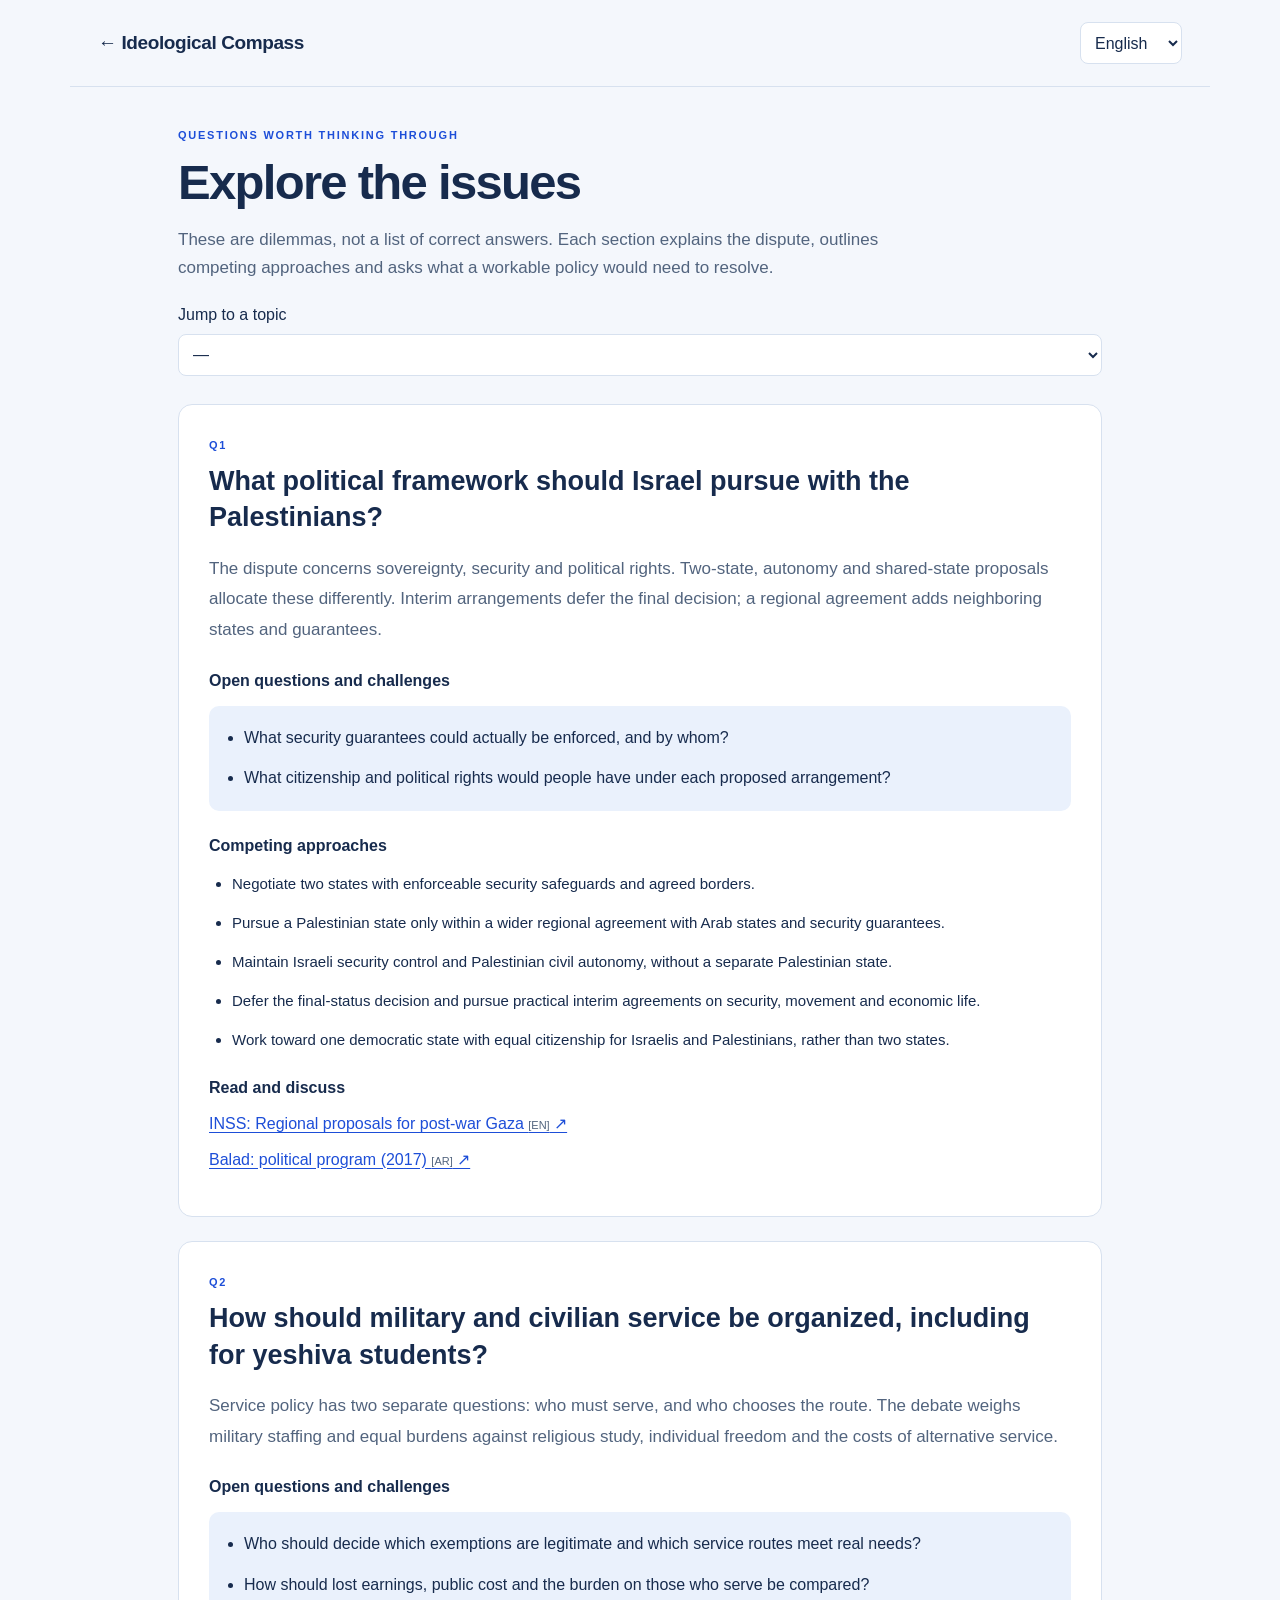
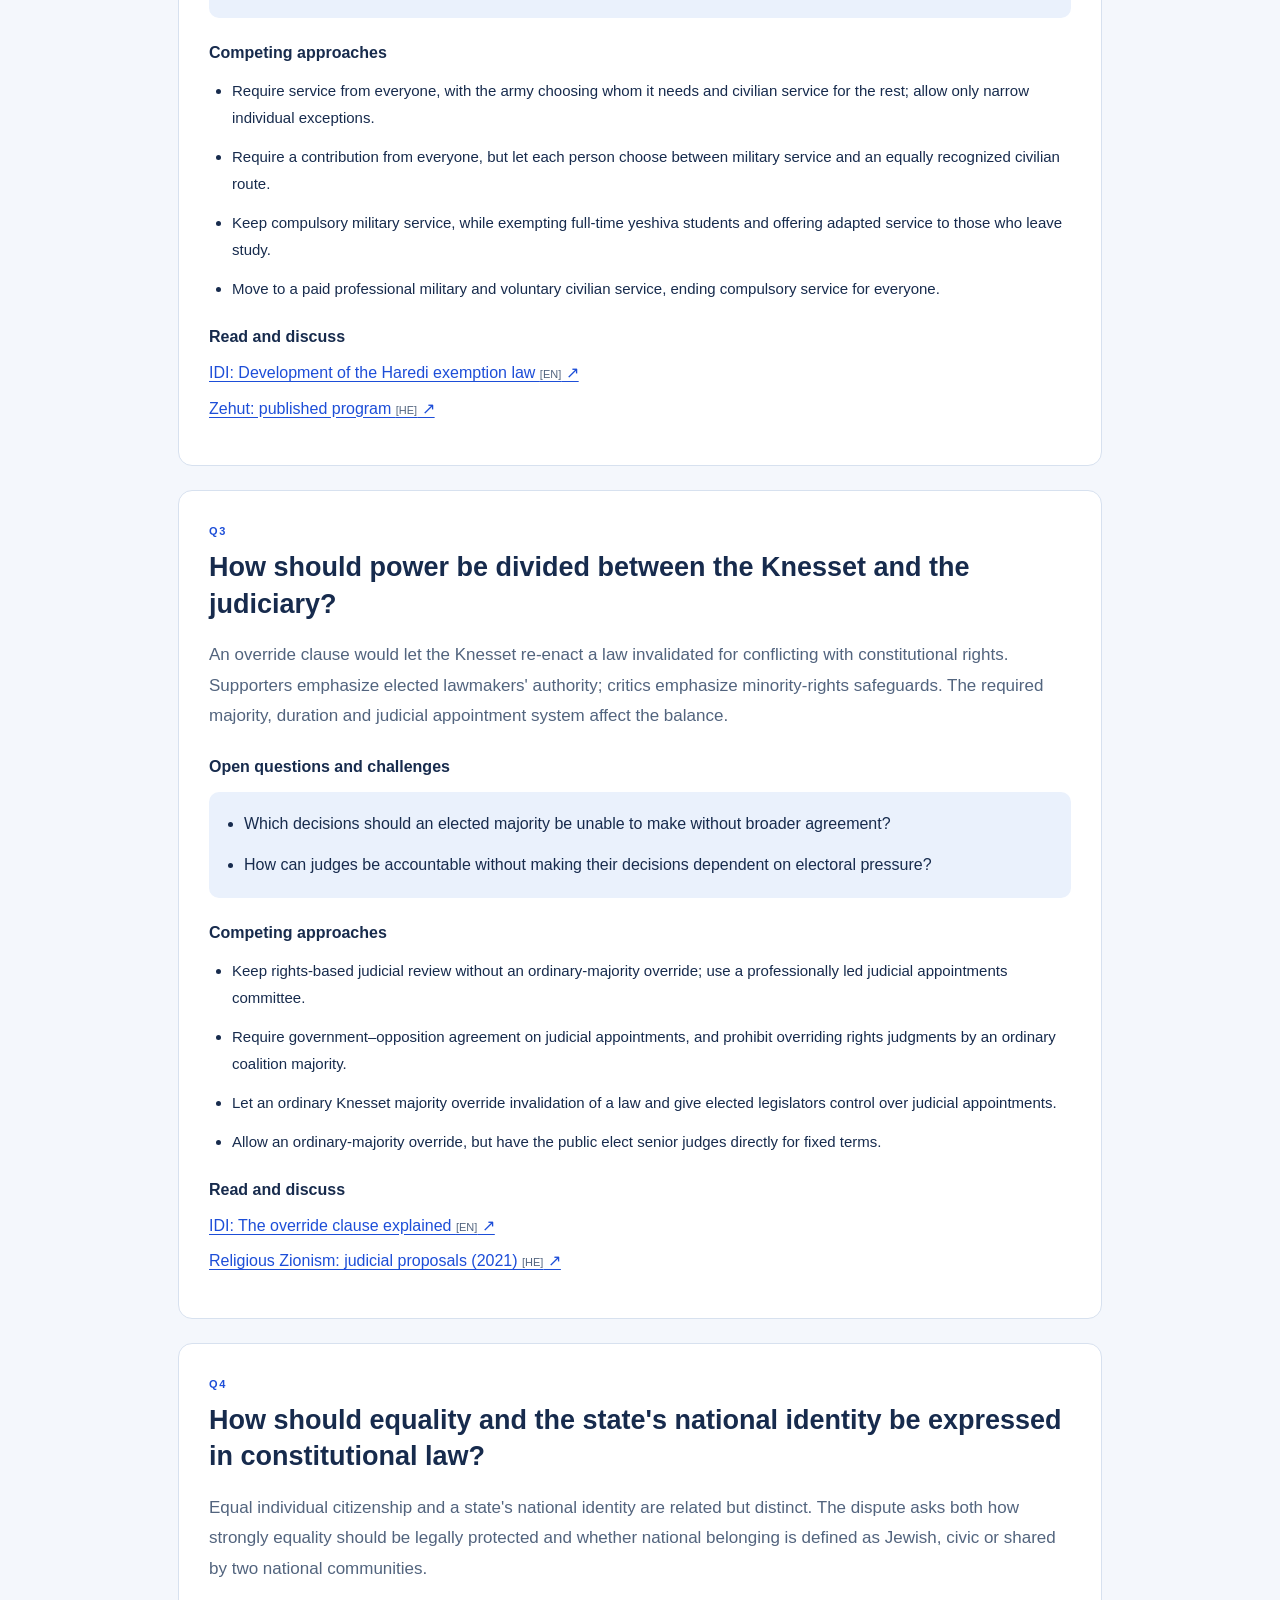
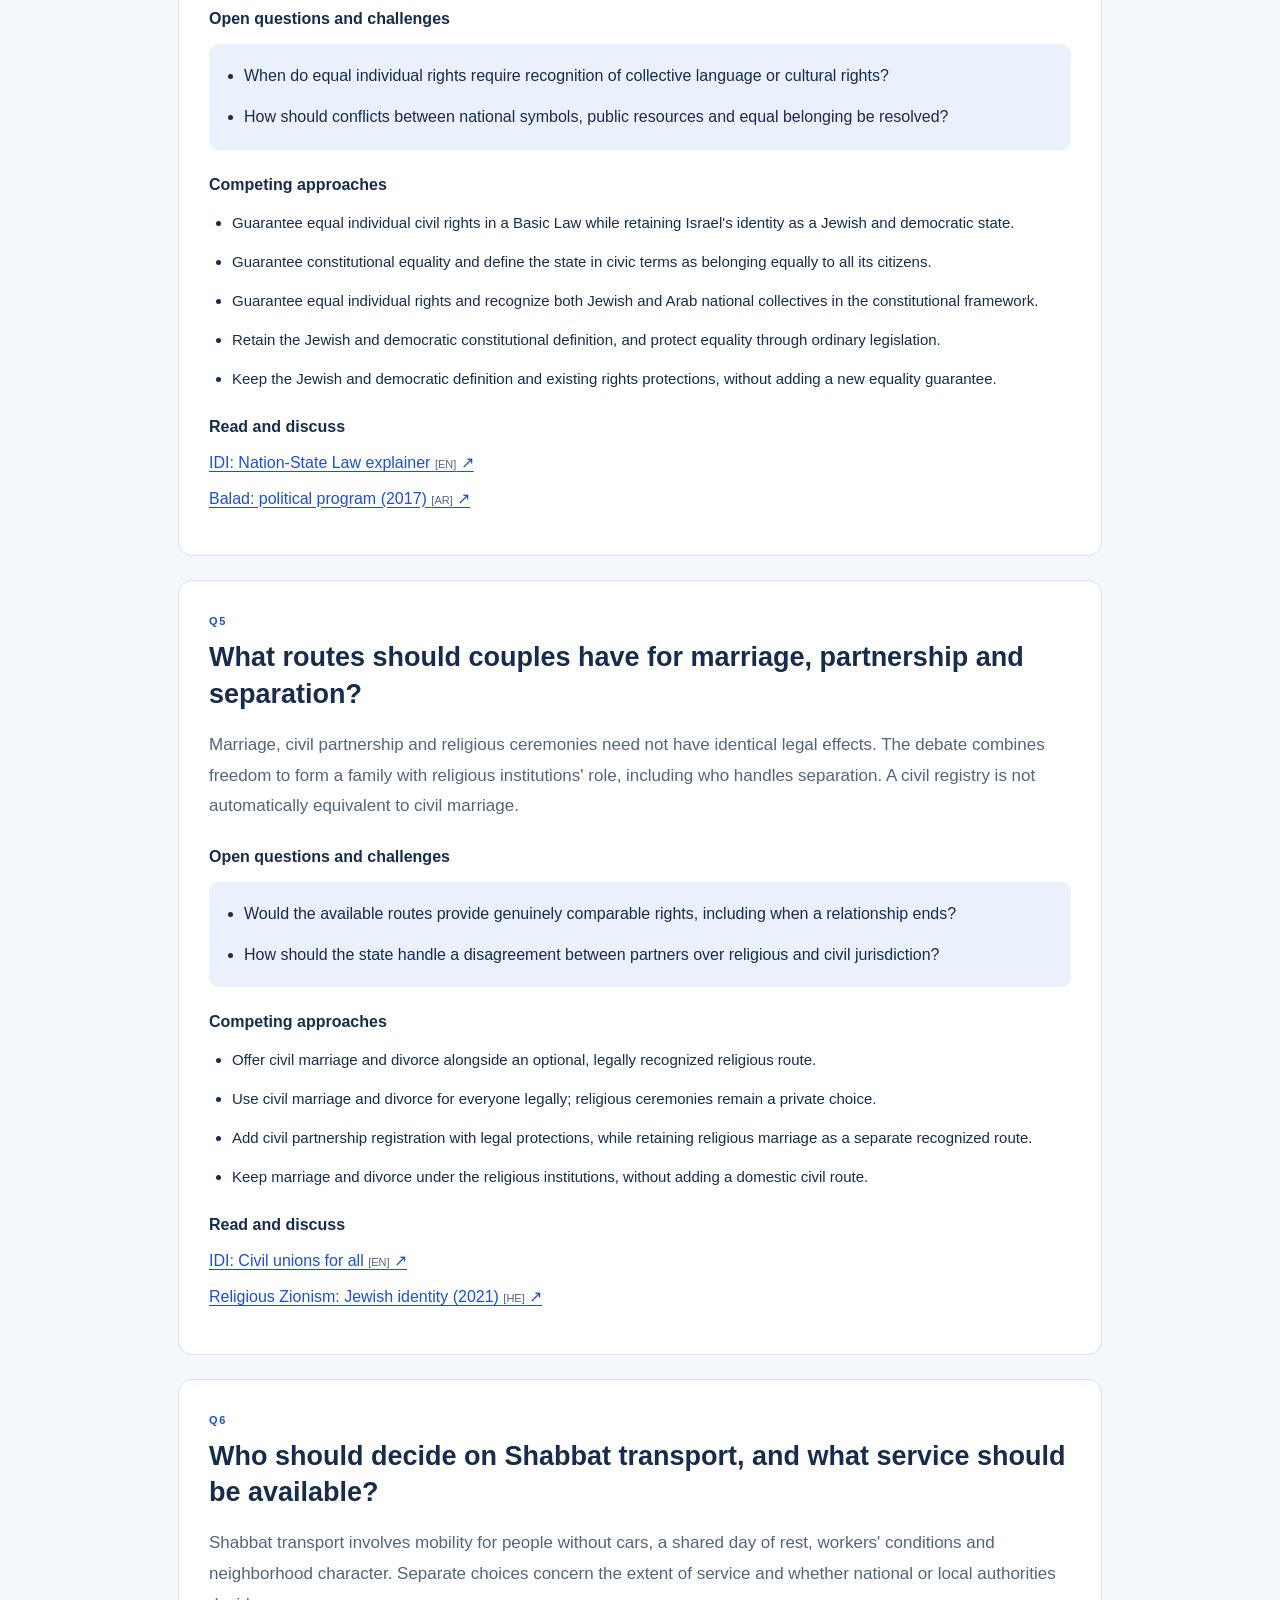
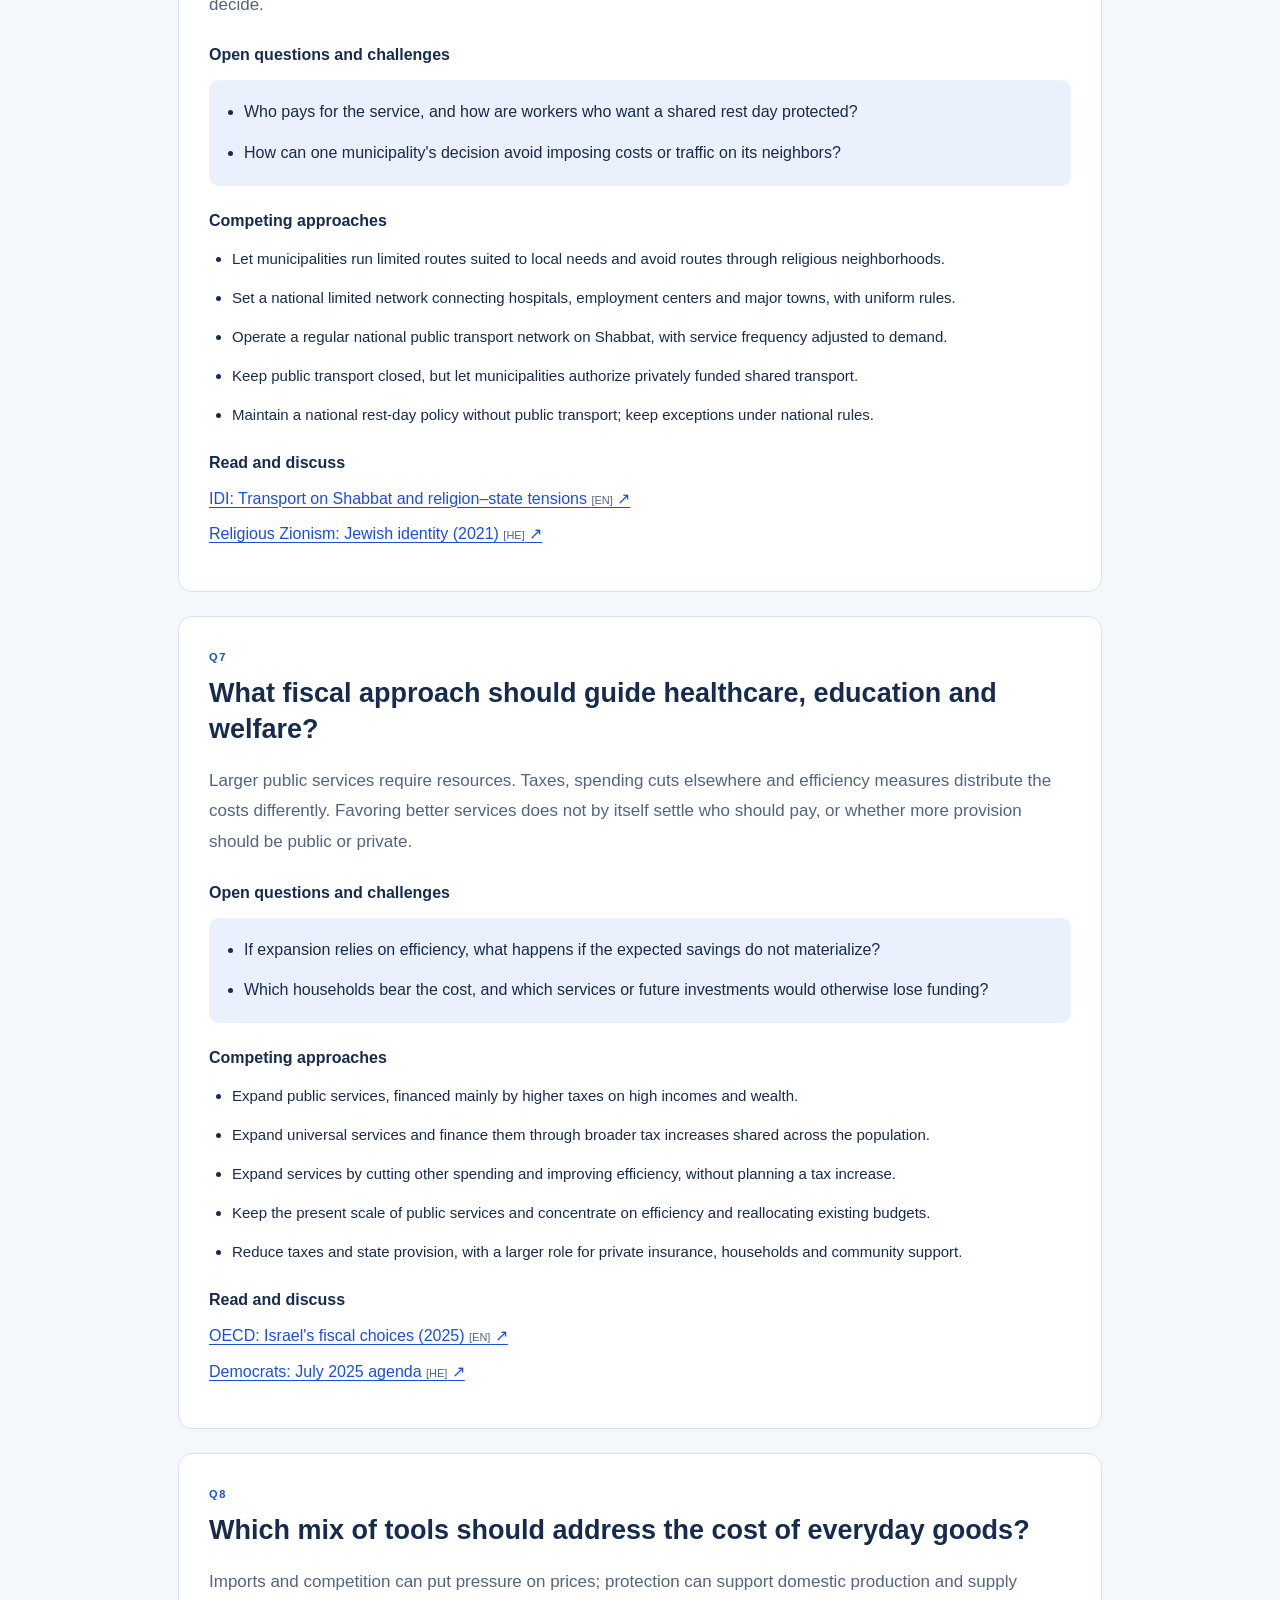
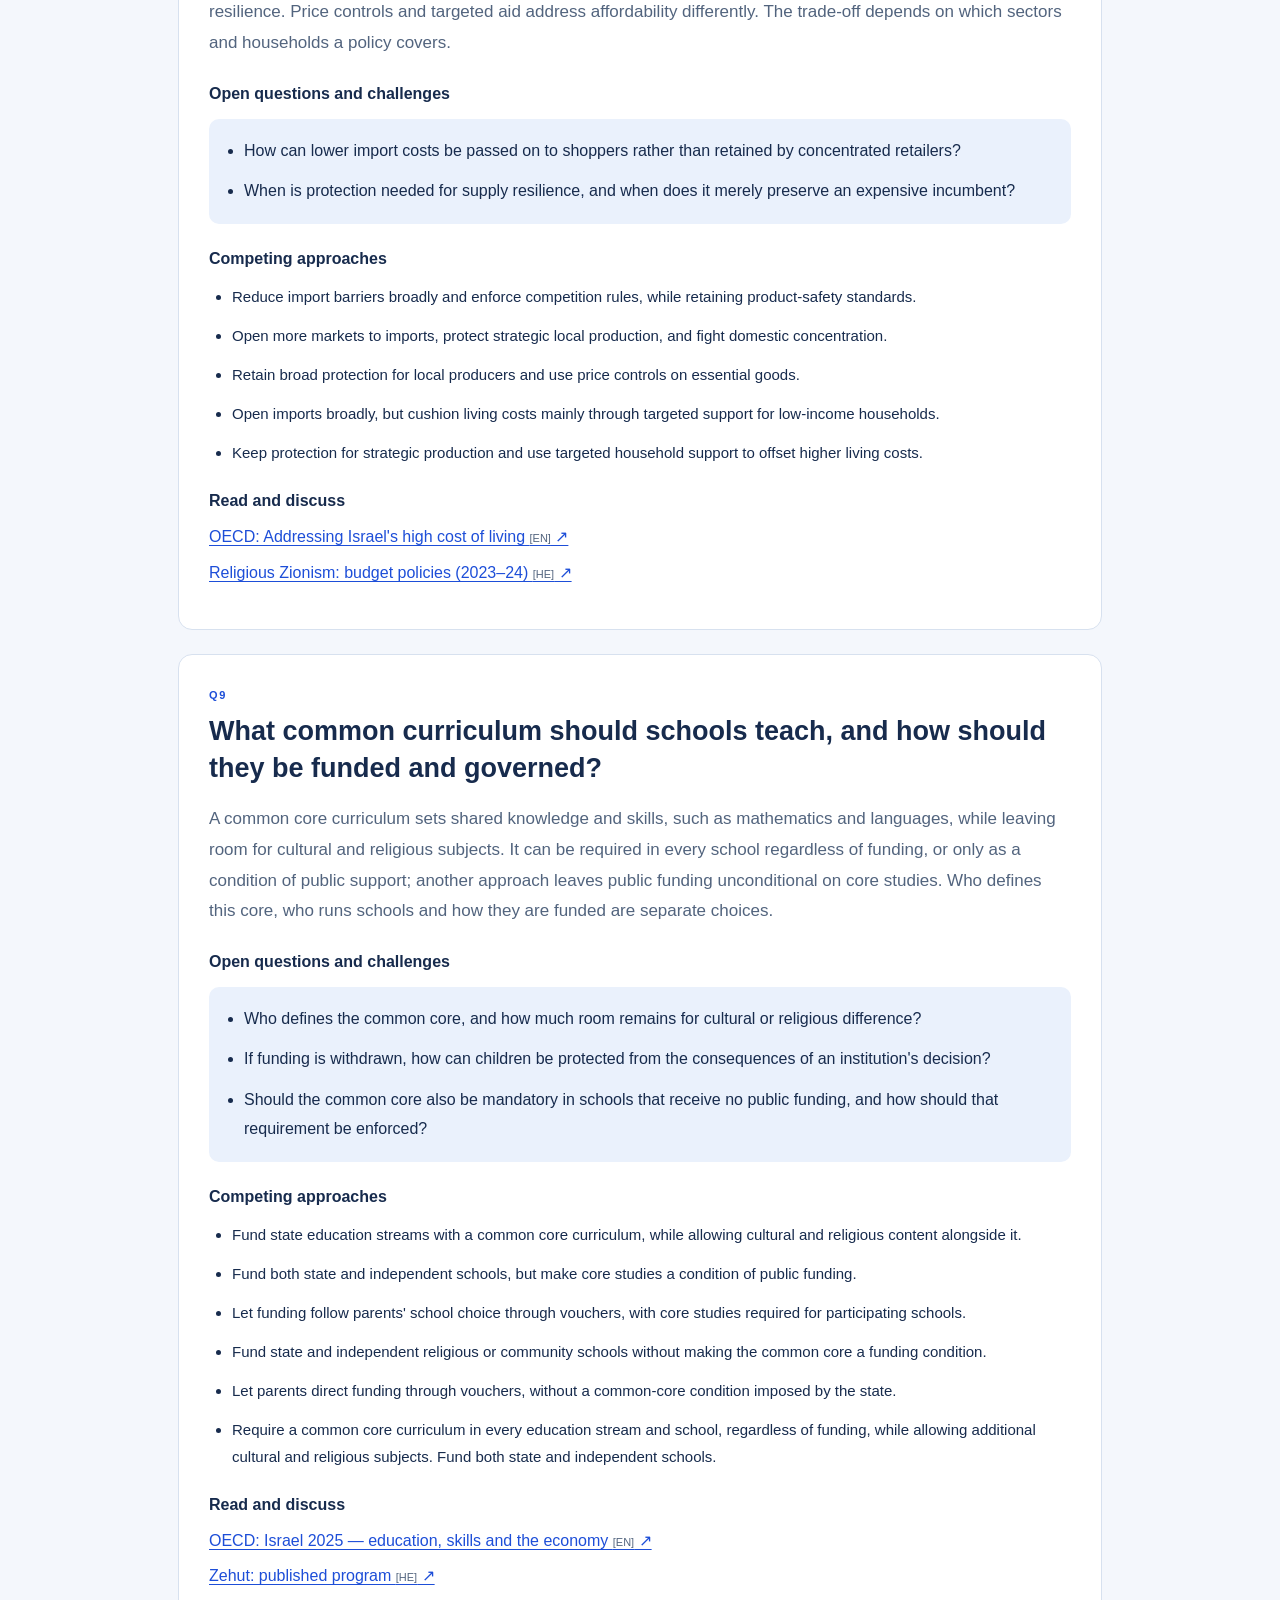
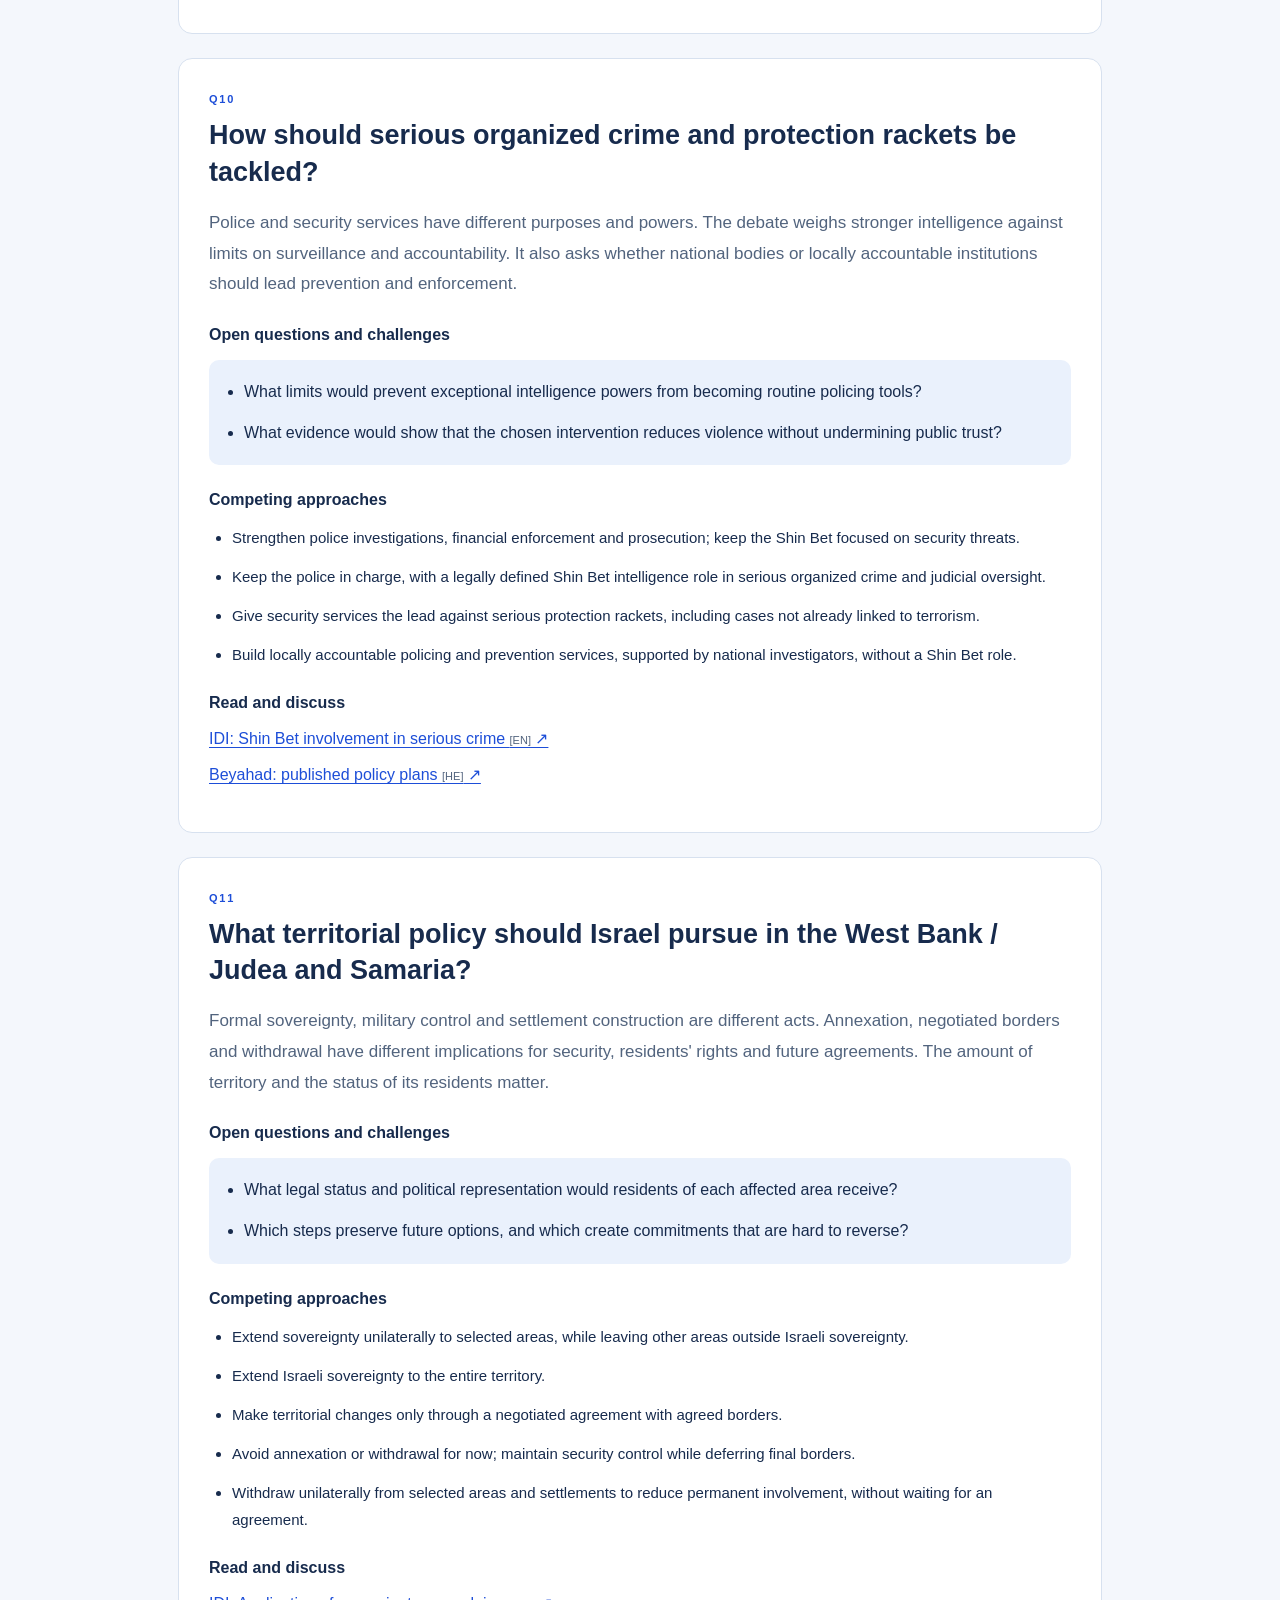
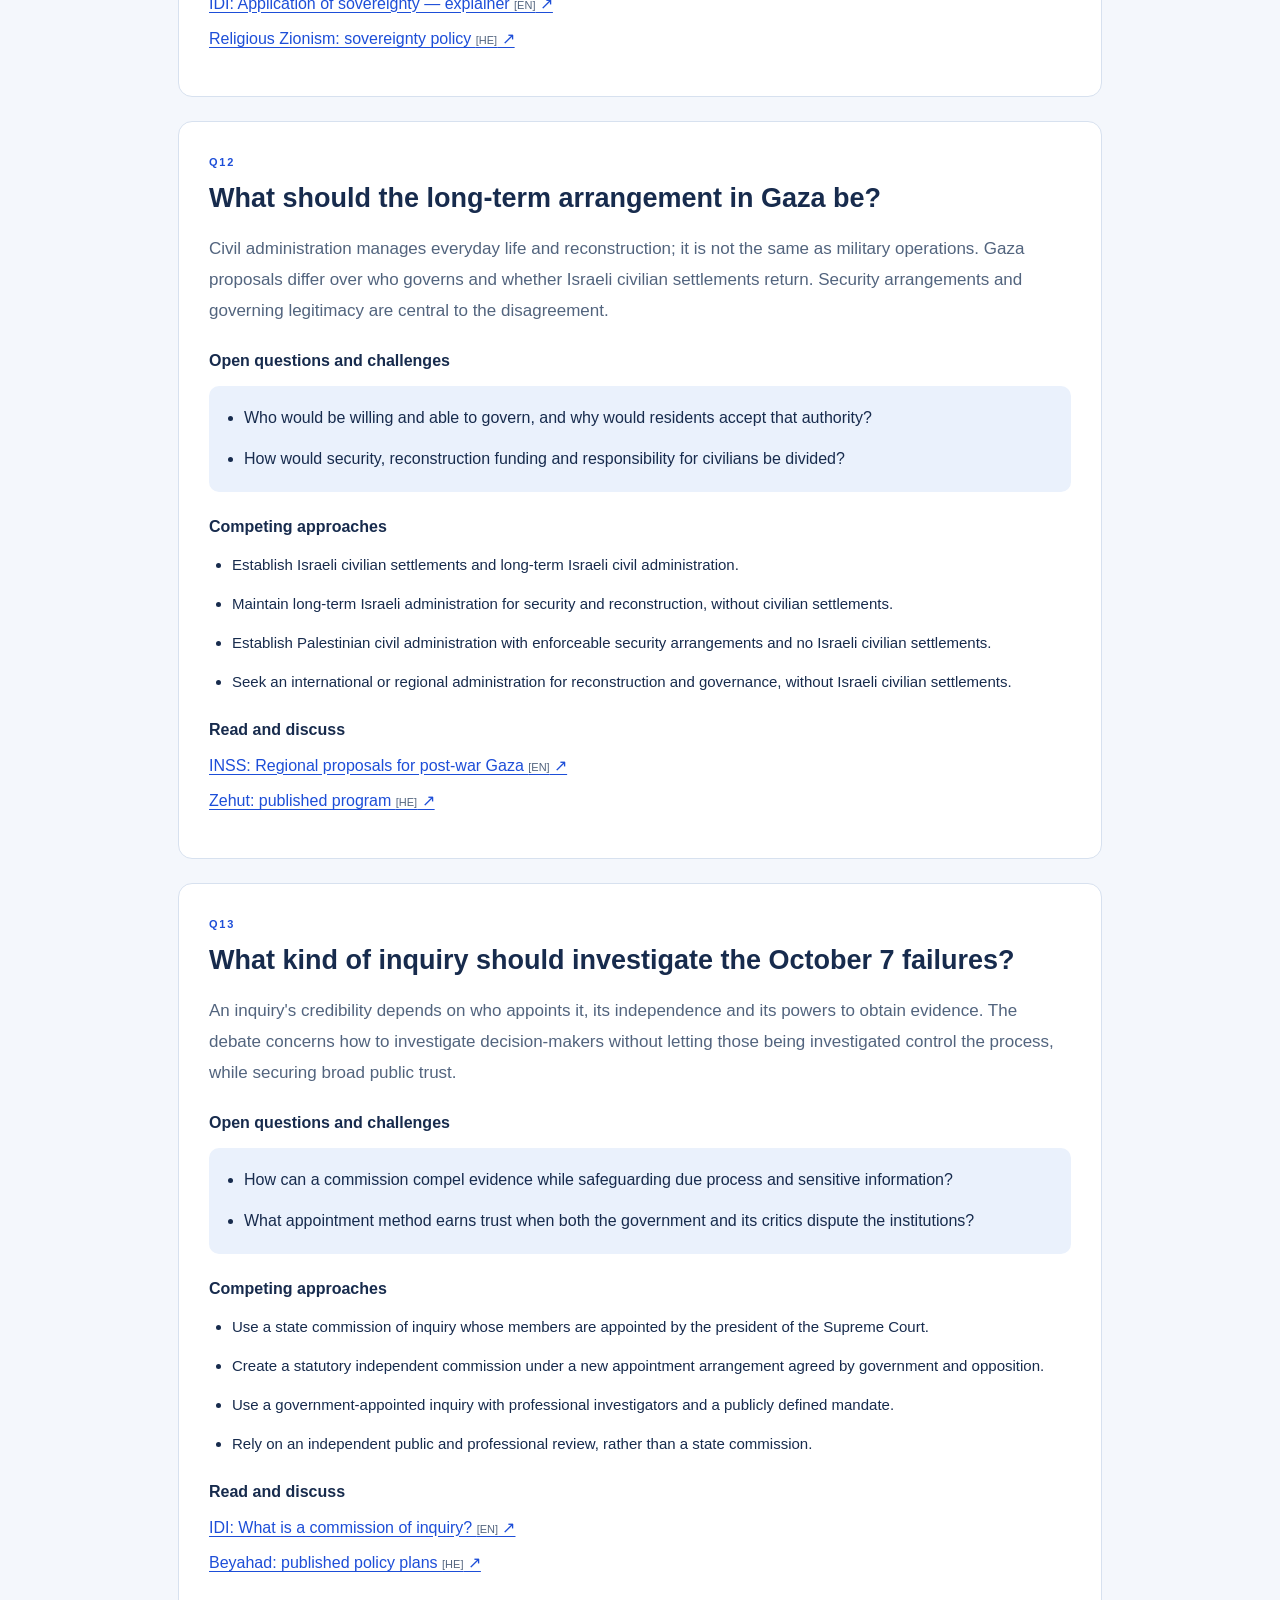
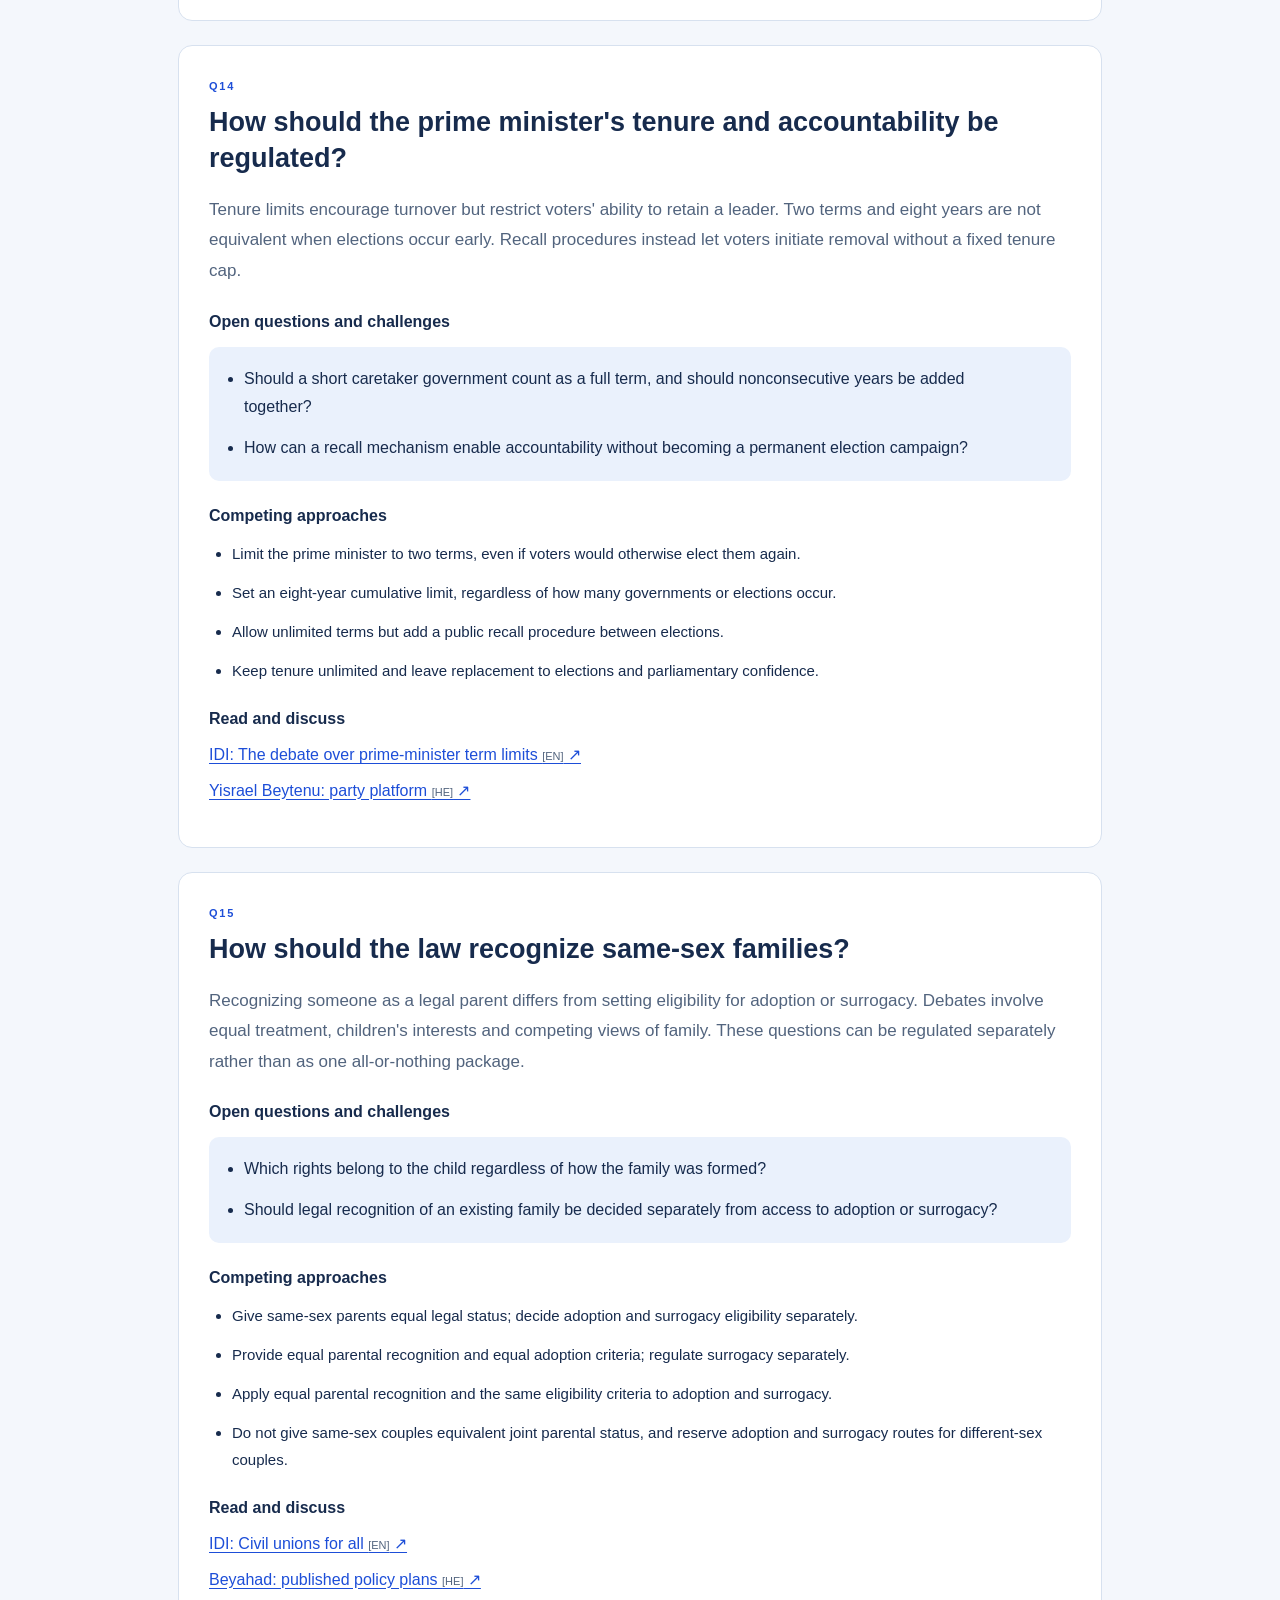
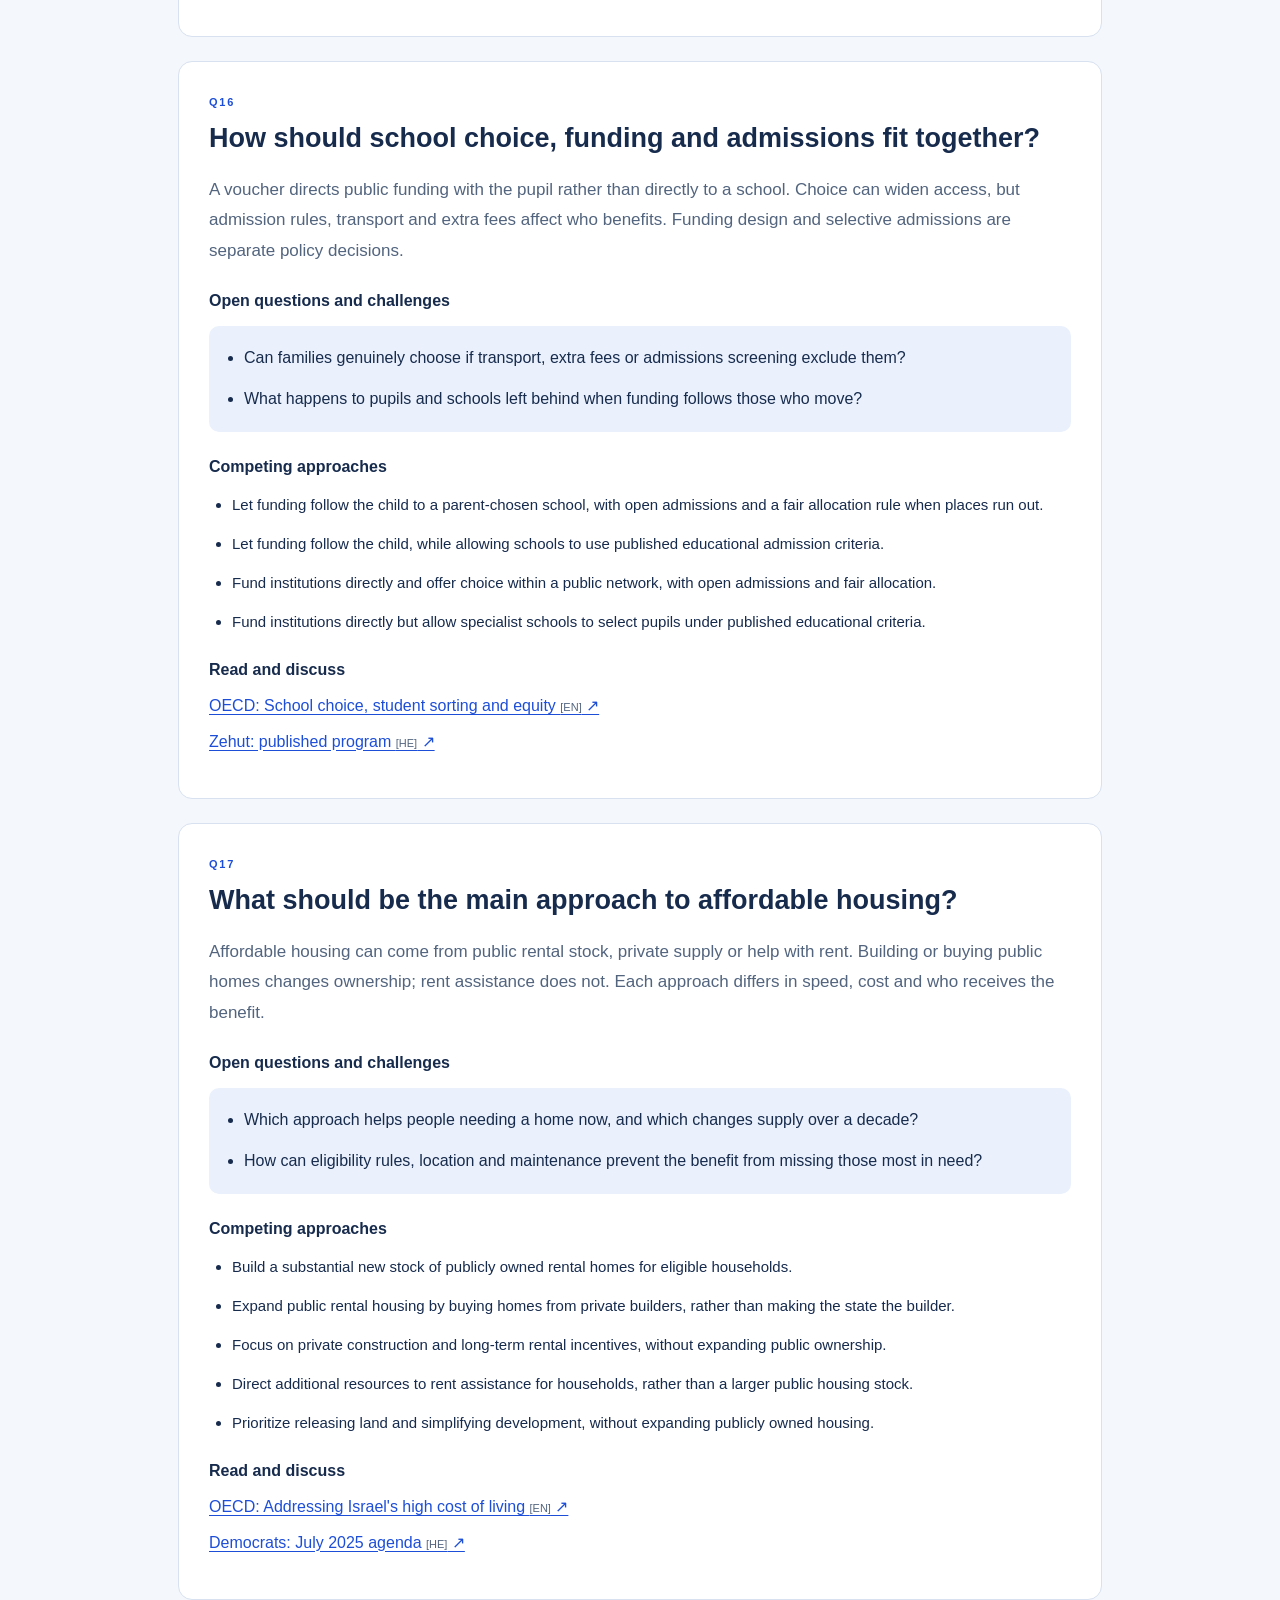
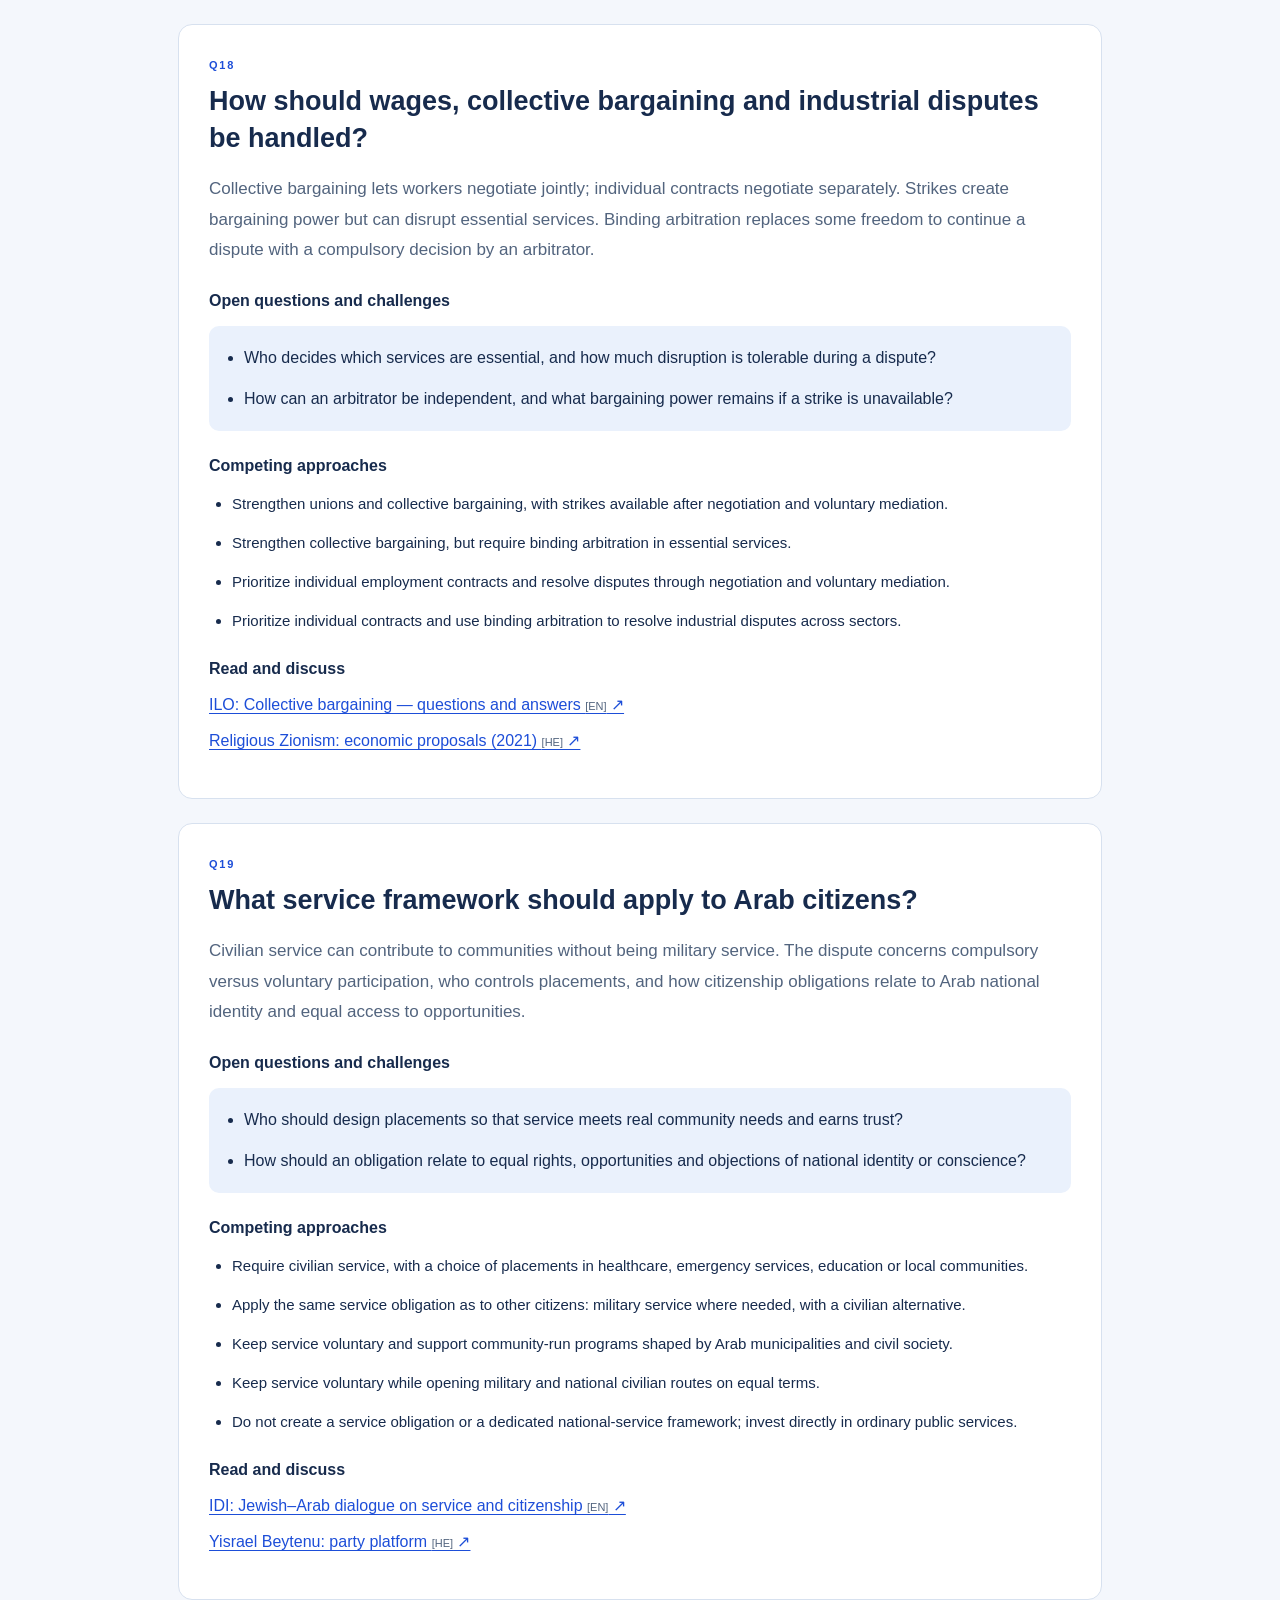
==== issues.html @ 133d7e2b "Add multilingual political compass and GitHub Pages deployment" ====
<!doctype html>
<html lang="en" dir="ltr">
<head><meta charset="utf-8"><meta name="theme-color" content="#1d4ed8"><meta name="viewport" content="width=device-width,initial-scale=1,viewport-fit=cover"><title>Explore the issues</title><style>:root{font-family:Inter,-apple-system,BlinkMacSystemFont,"Segoe UI",Arial,sans-serif;color:#172b4d;background:#f4f7fc;font-synthesis:none;--accent:#1d4ed8;--line:#d7e1ef;--muted:#52647e}*{box-sizing:border-box}body{margin:0}button,input{font:inherit}button{cursor:pointer;border:1px solid var(--line);background:#fff;color:inherit;border-radius:9px;padding:10px 15px;min-height:42px}button:hover{border-color:var(--accent);background:#edf4ff}button:focus-visible,a:focus-visible,summary:focus-visible,input:focus-visible{outline:3px solid #3b82f6;outline-offset:4px}button:disabled{opacity:.45;cursor:default}button[aria-pressed=true],button.primary{background:var(--accent);color:#fff;border-color:var(--accent)}a{color:var(--accent);text-underline-offset:3px}.topbar{max-width:1140px;margin:auto;padding:22px 28px;display:flex;align-items:center;justify-content:space-between;border-bottom:1px solid var(--line)}.brand{text-decoration:none;color:#172b4d;font-weight:750;font-size:19px;letter-spacing:-.4px}.top-actions{display:flex;gap:14px;align-items:center}.badge{font-size:11px;letter-spacing:.07em;text-transform:uppercase;color:#78623a;background:#efe7d6;border-radius:30px;padding:7px 11px}main{max-width:1000px;margin:auto;padding:0 28px 30px}.intro{padding:42px 0 24px;max-width:770px}.eyebrow{font-size:11px;font-weight:750;letter-spacing:.16em;text-transform:uppercase;color:var(--accent);margin:0 0 14px}h1{font-size:clamp(32px,5vw,49px);line-height:1.12;letter-spacing:-1.7px;margin:0 0 16px;font-weight:700}.intro>p:last-child{font-size:17px;line-height:1.65;color:var(--muted);margin:0}.toolbar{display:flex;gap:16px;align-items:center;justify-content:space-between;padding:16px 0}.segments,.toolbar-actions{display:flex;gap:7px}.progress-line{display:flex;justify-content:space-between;gap:14px;font-size:12px;color:var(--muted);margin:12px 0 7px}progress{display:block;width:100%;height:5px;border:0;border-radius:6px;overflow:hidden;background:#dce5f3}progress::-webkit-progress-bar{background:#dce5f3}progress::-webkit-progress-value{background:var(--accent)}progress::-moz-progress-bar{background:var(--accent)}.tabs{display:flex;gap:8px;margin:26px 0 20px}.tabs button{border-radius:30px;min-width:135px}.question{background:#fff;border:1px solid var(--line);border-radius:14px;margin-bottom:16px;padding:24px}.question-meta{display:flex;gap:10px;align-items:center;margin-bottom:12px;font-size:11px;font-weight:700;color:var(--accent);text-transform:uppercase;letter-spacing:.07em}.question-number{display:inline-grid;place-items:center;background:#eaf1fc;border-radius:6px;padding:5px 7px;min-width:31px}.question fieldset{padding:0;border:0;margin:0;min-width:0}.question legend{font-size:19px;line-height:1.5;font-weight:600;margin-bottom:18px;padding:0;max-width:100%}.choices{display:grid;grid-template-columns:repeat(5,1fr);gap:7px}.choice{position:relative;display:flex;align-items:center;justify-content:center;text-align:center;cursor:pointer;border:1px solid var(--line);border-radius:8px;min-height:58px;padding:9px;font-size:13px;line-height:1.35}.choice:has(input:checked){background:#e8f0fe;border-color:var(--accent);box-shadow:inset 0 0 0 1px var(--accent);color:#17438e}.choice:has(input:focus-visible){outline:3px solid #3b82f6;outline-offset:3px}.choice input{position:absolute;opacity:0;width:1px;height:1px}.choice.skip{grid-column:1/-1;justify-self:start;border:0;min-height:32px;padding:5px 8px;color:var(--muted);margin-top:2px}.question details{margin-top:9px;font-size:12px;color:var(--muted)}summary{cursor:pointer;padding:6px 0}details p{line-height:1.6}.finish{display:flex;justify-content:space-between;align-items:center;gap:20px;margin:24px 0}.finish p{max-width:550px;font-size:13px;color:var(--muted);line-height:1.6}.primary{font-weight:650;padding:14px 25px}.result-heading{display:flex;justify-content:space-between;align-items:center;gap:15px;margin:27px 0 20px}.result-heading h2{font-size:29px;letter-spacing:-.7px;margin:0 0 8px}.result-heading p{margin:0;color:var(--muted);font-size:14px;line-height:1.6}.research-options{display:flex;flex-wrap:wrap;gap:12px 26px;background:#eaf1fc;border:1px solid var(--line);border-radius:10px;padding:17px;font-size:13px}.research-options label{display:flex;gap:9px;align-items:center;cursor:pointer}.research-options input{accent-color:var(--accent);width:17px;height:17px}.notice{border-inline-start:3px solid #6b9fdf;background:#eef4ff;padding:12px 16px;font-size:13px;line-height:1.6;color:#334c70}.result-card{background:#fff;border:1px solid var(--line);border-radius:12px;margin-bottom:13px;padding:21px}.result-main{display:flex;justify-content:space-between;align-items:flex-start;gap:18px}.result-main h3{font-size:19px;margin:0 0 8px}.result-meta{font-size:12px;color:var(--muted);line-height:1.6}.score{text-align:end;font-size:31px;font-weight:700;white-space:nowrap;color:var(--accent)}.score small{display:block;max-width:200px;white-space:normal;font-weight:500;font-size:11px;line-height:1.5;color:var(--muted)}.score.missing{font-size:13px;max-width:210px;white-space:normal;line-height:1.5;color:var(--muted);font-weight:500}.score.partial{color:#866823}.score-track{height:6px;background:#eaf0fa;border-radius:5px;margin:15px 0;overflow:hidden}.score-track span{display:block;height:100%;background:var(--accent)}.result-card>details{font-size:12px;margin-top:12px}.evidence{padding:15px 0;border-top:1px solid var(--line);line-height:1.6}.evidence h4{font-size:14px;font-weight:600;margin:0 0 8px}.evidence p{margin:6px 0;color:var(--muted)}.evidence .values{font-weight:650;color:#244b7b}.evidence a{margin-inline-end:14px;display:inline-block}.evidence-tag{font-size:11px;background:#edf2f9;border-radius:4px;padding:3px 6px}.bounds{font-size:12px;color:var(--muted);line-height:1.6}.method{border-top:1px solid var(--line);padding-top:15px;font-size:13px;line-height:1.7;margin-top:27px}.empty{padding:35px;border:1px dashed var(--line);text-align:center;line-height:1.7;color:var(--muted)}footer{border-top:1px solid var(--line);margin-top:40px;padding-top:22px;color:var(--muted);font-size:12px;line-height:1.7}[hidden]{display:none!important}[dir=rtl] h1{letter-spacing:-.6px}[dir=rtl] .eyebrow,[dir=rtl] .question-meta{letter-spacing:0}@media(max-width:650px){main{padding:0 17px 24px}.topbar{padding:17px}.top-actions{gap:7px}.badge{display:none}.intro{padding-top:29px}.toolbar{flex-direction:column;align-items:stretch}.segments button{flex:1}.toolbar-actions{justify-content:flex-end}.question{padding:18px}.question legend{font-size:17px}.choices{grid-template-columns:repeat(2,1fr)}.choice:nth-child(3){grid-column:1/-1;grid-row:3}.choice.skip{grid-row:4}.choice{min-height:50px}.finish{align-items:stretch;flex-direction:column}.finish p{margin-bottom:0}.progress-line{font-size:11px}.result-main{gap:12px}.result-card{padding:17px}.result-heading{align-items:flex-start}.score.missing{max-width:130px}.score small{max-width:145px}.research-options{flex-direction:column}.result-heading h2{font-size:25px}}

/* Policy packages need readable sentences, not a row of scale buttons. */
.choices{display:flex;flex-direction:column;gap:9px}
.choice{justify-content:flex-start;align-items:center;text-align:start;gap:13px;min-height:64px;padding:14px 16px;font-size:15px;line-height:1.55}
.option-letter{display:grid;place-items:center;flex:0 0 30px;height:30px;border:1px solid var(--line);border-radius:50%;font-size:12px;font-weight:700;color:var(--muted)}
.choice:has(input:checked) .option-letter{background:var(--accent);border-color:var(--accent);color:#fff}
.choice.skip{align-self:flex-start;min-height:34px;max-width:100%;font-size:13px}
.component{margin:12px 0;padding:12px 15px;background:#f3f6fc;border-radius:8px}
.component h5{font-size:13px;margin:0 0 7px}
.component .component-match{color:var(--accent);font-weight:650}
@media(max-width:650px){.choice{font-size:14px;padding:12px;gap:10px}.option-letter{flex-basis:25px;height:25px}.choice.skip{font-size:12px}.component{padding:11px}.question legend{font-size:19px}}
select{font:inherit;color:inherit;background:#fff;border:1px solid var(--line);border-radius:8px;padding:10px;max-width:100%;min-height:42px}
select:focus-visible{outline:3px solid #3b82f6;outline-offset:3px}
.intro>a{display:inline-block;margin-top:17px;font-size:14px}
.help-wrap{position:relative;margin-inline-start:auto;text-transform:none;letter-spacing:normal}
.help-button{padding:0;min-height:28px;width:28px;height:28px;border-radius:50%;font-size:16px;font-weight:700}
.issue-tooltip{position:absolute;z-index:5;inset-inline-end:0;top:36px;width:min(440px,calc(100vw - 72px));background:#17386b;color:#fff;padding:18px;border-radius:12px;box-shadow:0 10px 30px #132f5730;font-size:14px;line-height:1.65;font-weight:400}
.issue-tooltip::before{content:'';position:absolute;top:-12px;inset-inline:0;height:14px}
.issue-tooltip a{display:block;color:#d6e6ff;font-weight:650;margin-top:12px}
.reading-links{display:flex;flex-direction:column;gap:10px;margin:14px 0;line-height:1.6}
.reading-links bdi{font-size:11px;white-space:nowrap;color:var(--muted)}
.explore-issue{display:inline-block;margin-top:12px;font-size:13px}
.overlap-details{color:var(--muted);margin-top:15px}
.table-scroll{max-width:100%;overflow:auto}.overlap-table{border-collapse:collapse;margin-top:10px;width:100%;max-width:470px;font-size:12px;font-variant-numeric:tabular-nums}
.overlap-table caption{text-align:start;padding:8px 0;font-weight:650}.overlap-table td,.overlap-table th{padding:9px;border:1px solid var(--line);text-align:center}.overlap-table th{background:#eaf1fc}
.replacement:empty{display:none}.replacement{padding:14px;background:#edf3fc;border-radius:8px;margin:12px 0;font-size:13px;line-height:1.6}
.replacement-label{display:block;margin-bottom:8px}.replacement-controls{display:flex;gap:8px}.replacement-controls select{flex:1;min-width:0;width:0}.replacement-controls button{flex-shrink:0}
.no-spares{margin:0}.evidence-gap{font-size:13px;line-height:1.6;color:var(--muted);background:#eef3fb;border-radius:7px;padding:12px}.evidence-gap button{font-size:12px;margin-top:8px;display:block}
.question-match{font-size:13px}.issues-page{max-width:980px}#contents{display:flex;flex-direction:column;gap:10px;margin:0 0 28px}#topic-jump{width:100%}
.coverage-note{font-size:13px;line-height:1.7;color:var(--muted);margin:16px 0 22px}
.question-importance{display:grid;grid-template-columns:minmax(0,1fr) auto;align-items:center;gap:8px 16px;border-bottom:1px solid var(--line);margin:0 0 16px;padding-bottom:16px;font-size:13px;line-height:1.5}.question-importance label{font-weight:600}.question-importance small{grid-column:1/-1;color:var(--muted);font-size:12px}.importance-select{width:210px}
@media(max-width:650px){.question-importance{grid-template-columns:minmax(0,1fr)}.importance-select{width:100%}}
.issue-section{scroll-margin-top:20px;padding:30px;background:white;border:1px solid var(--line);border-radius:14px;margin:24px 0}.issue-section h2{font-size:27px;line-height:1.35;margin:10px 0 18px}.issue-section h3{font-size:16px;margin:26px 0 12px}.issue-introduction{font-size:17px;line-height:1.8;color:var(--muted)}.open-questions{background:#eaf1fc;border-radius:10px;padding:18px 35px;line-height:1.8}.open-questions li+li,.approach-list li+li{margin-top:12px}.approach-list{font-size:15px;line-height:1.8;padding-inline-start:23px}
@media(max-width:650px){.replacement-controls{flex-direction:column}.replacement-controls select{width:100%}.issue-section{padding:20px}.issue-section h2{font-size:22px}.issue-introduction{font-size:16px}.topbar{gap:10px}.brand{font-size:17px}.top-actions{min-width:0}.top-actions select{max-width:125px}}

.change-question-control{display:flex;align-items:center;gap:10px;flex-wrap:wrap}.change-question-control small{font-size:12px;color:var(--muted)}.change-question{font-size:13px}
.topic-list{list-style:none;display:flex;flex-wrap:wrap;gap:8px 20px;padding:0;margin:0 0 20px;font-size:14px;line-height:1.6;color:var(--muted)}.topic-list li::before{content:'•';color:var(--accent);margin-inline-end:8px}.topbar .brand{min-width:0;line-height:1.35}.top-actions{flex-shrink:0}
.question-navigation{display:flex;align-items:center;justify-content:space-between;gap:16px;margin-bottom:14px;scroll-margin-top:16px}.question-navigation span{font-size:14px;color:var(--muted);font-weight:600}.step-actions{flex-shrink:0}.question legend:focus{outline:none}
@media(max-width:650px){.step-actions button{width:100%}.step-actions{width:100%}}

#subtitle{white-space:pre-line}

/* Phone layouts keep text readable and controls large enough to tap. */
html{-webkit-text-size-adjust:100%;text-size-adjust:100%}
.question-domain{min-width:0;overflow-wrap:anywhere}
.question-number,.help-wrap{flex-shrink:0}
.reading-links a,.evidence a{overflow-wrap:anywhere}
@media(max-width:650px){
  main{padding:0 max(14px,env(safe-area-inset-right)) max(24px,env(safe-area-inset-bottom)) max(14px,env(safe-area-inset-left))}
  .topbar{padding:12px max(14px,env(safe-area-inset-right)) 12px max(14px,env(safe-area-inset-left));gap:12px}
  .topbar .brand{font-size:16px;letter-spacing:0}
  button,select{min-height:48px;font-size:16px;touch-action:manipulation}
  #language{width:112px;padding:8px;flex-shrink:0}
  .intro{padding:24px 0 12px}
  h1{font-size:clamp(28px,8vw,36px);line-height:1.2;letter-spacing:-.6px;text-wrap:balance}
  .topic-list{gap:4px 16px;margin-bottom:16px;line-height:1.5}
  #subtitle{font-size:16px;line-height:1.6;color:var(--muted)}
  .intro>a{margin-top:8px;padding:10px 0;min-height:44px}
  .toolbar{gap:10px;padding:12px 0}
  .segments{width:100%}.segments button{min-width:0;padding:10px;line-height:1.4}
  .progress-line{flex-wrap:wrap;gap:4px 12px;line-height:1.5;font-size:12px}
  .tabs{margin:20px 0 14px}.tabs button{flex:1;min-width:0}
  .question-navigation{position:sticky;top:0;z-index:6;background:#f4f7fc;padding:8px 0;margin-bottom:8px;scroll-margin-top:0;border-bottom:1px solid var(--line)}
  .question-navigation span{text-align:end}
  .question{padding:16px;border-radius:12px}
  .question-meta{gap:8px;line-height:1.5;margin-bottom:12px}
  .help-button{width:44px;height:44px;min-height:44px}
  .issue-tooltip{top:50px;width:min(440px,calc(100vw - 64px));max-height:60vh;max-height:60dvh;overflow:auto;font-size:15px;padding:16px}
  .question legend{font-size:20px;line-height:1.45;margin-bottom:16px}
  .question-importance{gap:8px;font-size:14px}
  .question-importance small{font-size:13px;line-height:1.5}
  .choice{font-size:16px;line-height:1.55;padding:13px 12px;gap:10px;min-height:52px}
  .option-letter{flex:0 0 26px;height:26px}
  .choice>span:last-child{min-width:0;overflow-wrap:anywhere}
  .choice.skip{align-self:stretch;font-size:14px;min-height:44px;padding:10px 12px;background:#f3f6fc}
  .change-question-control{gap:6px}.change-question{width:100%;font-size:16px}
  .question summary,.result-card>details>summary,.method>summary{min-height:44px;padding:12px 0;font-size:14px;line-height:1.5}
  .explore-issue{display:block;min-height:44px;font-size:14px;padding:10px 0;line-height:1.5;margin-top:4px}
  .finish{gap:14px;margin:16px 0}.finish p{font-size:14px}
  .result-heading{flex-direction:column;align-items:stretch}.result-heading button{align-self:flex-start}
  .result-main{display:grid;grid-template-columns:minmax(0,1fr) minmax(88px,116px);gap:12px}
  .result-main>div:first-child{display:contents}
  .result-main h3{grid-column:1;grid-row:1;font-size:19px;line-height:1.4;overflow-wrap:anywhere}
  .result-meta{grid-column:1/-1;grid-row:2;font-size:13px}
  .score{grid-column:2;grid-row:1;font-size:32px;line-height:1.2}
  .score small{font-size:12px;margin-top:5px;max-width:none}
  .research-options{font-size:14px}.research-options label{align-items:flex-start;line-height:1.6}
  .research-options input{flex-shrink:0;width:20px;height:20px;margin-top:2px}
  .notice,.coverage-note,.evidence-gap{font-size:14px}
  .evidence-gap button{font-size:14px;max-width:100%}
  .evidence,.component{font-size:14px}.evidence h4{font-size:16px}
  .issue-section{padding:18px 16px}.issue-section h2{font-size:23px;overflow-wrap:anywhere}
  .open-questions{padding:16px;padding-inline-start:32px}
  .approach-list{font-size:16px}.reading-links{font-size:15px}
}
@media(prefers-reduced-motion:reduce){*{scroll-behavior:auto!important}}
@media(pointer:coarse){button,select{min-height:48px;font-size:16px}.help-button{width:44px;height:44px;min-height:44px}.issue-tooltip{top:50px}}
.choice{transition:background-color 140ms ease,border-color 140ms ease,color 140ms ease,box-shadow 140ms ease}
.choice.is-confirmed:has(input:checked){background:var(--accent);border-color:var(--accent);color:white;box-shadow:inset 0 0 0 1px var(--accent)}
.choice.is-confirmed:has(input:checked) .option-letter{background:white;color:var(--accent);border-color:white}
@media(prefers-reduced-motion:reduce){.choice{transition:none}}
</style></head>
<body>
<header class="topbar"><a class="brand" id="back" href="index.html">Ideological Compass</a><select id="language" aria-label="Language / שפה / Язык"><option value="en">English</option><option value="he">עברית</option><option value="ru">Русский</option></select></header>
<main class="issues-page"><section class="intro"><p class="eyebrow" id="eyebrow"></p><h1 id="title"></h1><p id="intro"></p></section><nav id="contents" aria-label="Topics"></nav><div id="issue-sections"></div><footer id="footer"></footer></main>
<script id="compass-data" type="application/json">{"questions": [{"id": "Q1", "short": true, "domain": "security", "en": "What political framework should Israel pursue with the Palestinians?", "he": "איזו מסגרת מדינית על ישראל לקדם ביחס לפלסטינים?", "dimensions": [{"id": "statehood", "en": "A separate Palestinian state", "he": "מדינה פלסטינית נפרדת", "weight": 1, "values": [{"id": "yes", "en": "Pursue a state with security conditions", "he": "לקדם מדינה בתנאי ביטחון", "ru": "Создание государства при соблюдении условий безопасности"}, {"id": "no", "en": "No separate Palestinian state", "he": "ללא מדינה פלסטינית נפרדת", "ru": "Без отдельного палестинского государства"}, {"id": "defer", "en": "Defer the final-status decision", "he": "לדחות הכרעה על הסדר הקבע", "ru": "Отложить решение об окончательном статусе"}], "ru": "Отдельное палестинское государство", "similarity": {"matrix": {"yes": {"yes": 1, "no": 0, "defer": 0.5}, "no": {"yes": 0, "no": 1, "defer": 0.5}, "defer": {"yes": 0.5, "no": 0.5, "defer": 1}}, "rationale": {"en": "Deferral leaves either final outcome open; accepting and rejecting a separate state are opposed.", "he": "דחיית ההכרעה משאירה את שתי התוצאות פתוחות; תמיכה במדינה נפרדת ושלילתה מנוגדות.", "ru": "Отсрочка оставляет открытыми оба исхода; поддержка и отрицание отдельного государства противоположны."}}}, {"id": "framework", "en": "Political framework", "he": "המסגרת המדינית", "weight": 1, "values": [{"id": "bilateral", "en": "Bilateral negotiated agreement", "he": "הסכם במשא ומתן ישיר", "ru": "Двустороннее соглашение"}, {"id": "regional", "en": "Regional agreement", "he": "הסדר אזורי", "ru": "Региональное соглашение"}, {"id": "autonomy", "en": "Autonomy under Israeli security control", "he": "אוטונומיה תחת שליטה ביטחונית ישראלית", "ru": "Автономия под израильским контролем безопасности"}, {"id": "interim", "en": "Interim arrangements", "he": "הסדרי ביניים", "ru": "Промежуточные договорённости"}, {"id": "shared", "en": "One shared democratic state", "he": "מדינה דמוקרטית משותפת", "ru": "Одно общее демократическое государство"}], "ru": "Политическая модель", "similarity": {"matrix": {"bilateral": {"bilateral": 1, "regional": 0.75, "autonomy": 0.25, "interim": 0.5, "shared": 0}, "regional": {"bilateral": 0.75, "regional": 1, "autonomy": 0.25, "interim": 0.5, "shared": 0}, "autonomy": {"bilateral": 0.25, "regional": 0.25, "autonomy": 1, "interim": 0.5, "shared": 0}, "interim": {"bilateral": 0.5, "regional": 0.5, "autonomy": 0.5, "interim": 1, "shared": 0}, "shared": {"bilateral": 0, "regional": 0, "autonomy": 0, "interim": 0, "shared": 1}}, "rationale": {"en": "Negotiated frameworks overlap strongly; interim arrangements share practical tools with several end-state models.", "he": "מסגרות של הסכם חופפות במידה רבה; להסדרי ביניים כלים משותפים עם כמה מודלים של הסדר קבע.", "ru": "Переговорные модели сильно пересекаются; временные договорённости разделяют практические инструменты с несколькими конечными моделями."}}}], "options": [{"id": "negotiated", "en": "Negotiate two states with enforceable security safeguards and agreed borders.", "he": "לנהל משא ומתן לשתי מדינות, עם הסדרי ביטחון ניתנים לאכיפה וגבולות מוסכמים.", "profile": {"statehood": "yes", "framework": "bilateral"}, "ru": "Вести переговоры о двух государствах с проверяемыми гарантиями безопасности и согласованными границами."}, {"id": "regional", "en": "Pursue a Palestinian state only within a wider regional agreement with Arab states and security guarantees.", "he": "לקדם מדינה פלסטינית רק כחלק מהסדר אזורי רחב עם מדינות ערב וערבויות ביטחוניות.", "profile": {"statehood": "yes", "framework": "regional"}, "ru": "Добиваться создания палестинского государства только в рамках более широкого регионального соглашения с арабскими странами и гарантиями безопасности."}, {"id": "autonomy", "en": "Maintain Israeli security control and Palestinian civil autonomy, without a separate Palestinian state.", "he": "לקיים שליטה ביטחונית ישראלית ואוטונומיה אזרחית פלסטינית, ללא מדינה פלסטינית נפרדת.", "profile": {"statehood": "no", "framework": "autonomy"}, "ru": "Сохранить израильский контроль в сфере безопасности и палестинскую гражданскую автономию без отдельного палестинского государства."}, {"id": "interim", "en": "Defer the final-status decision and pursue practical interim agreements on security, movement and economic life.", "he": "לדחות את ההכרעה על הסדר הקבע ולקדם הסכמי ביניים בנושאי ביטחון, תנועה וכלכלה.", "profile": {"statehood": "defer", "framework": "interim"}, "ru": "Отложить решение об окончательном статусе и заключать промежуточные соглашения по безопасности, передвижению и экономике."}, {"id": "shared", "en": "Work toward one democratic state with equal citizenship for Israelis and Palestinians, rather than two states.", "he": "לפעול למדינה דמוקרטית אחת עם אזרחות שווה לישראלים ולפלסטינים, במקום שתי מדינות.", "profile": {"statehood": "no", "framework": "shared"}, "ru": "Стремиться к одному демократическому государству с равным гражданством для израильтян и палестинцев вместо двух государств."}], "note": "Choose the policy package closest to your view. Each package has two separately scored components; choosing a package does not establish views beyond its wording.", "note_he": "בחרו את חבילת המדיניות הקרובה ביותר לעמדתכם. בכל חלופה שני מרכיבים שמושווים בנפרד; הבחירה אינה מעידה על עמדות מעבר למה שנכתב.", "ru": "Какой политический подход Израилю следует выбрать в отношениях с палестинцами?", "note_ru": "Выберите пакет политики, наиболее близкий к вашей позиции. Его два компонента сравниваются отдельно; выбор не означает согласия с положениями, которые здесь не указаны.", "help": {"overview": {"en": "The dispute concerns sovereignty, security and political rights. Two-state, autonomy and shared-state proposals allocate these differently. Interim arrangements defer the final decision; a regional agreement adds neighboring states and guarantees.", "he": "המחלוקת עוסקת בריבונות, בביטחון ובזכויות פוליטיות. שתי מדינות, אוטונומיה ומדינה משותפת מחלקות אותם אחרת. הסדר ביניים דוחה הכרעה סופית; הסדר אזורי מוסיף מדינות שכנות וערבויות.", "ru": "Спор касается суверенитета, безопасности и политических прав. Два государства, автономия и общее государство распределяют их по-разному. Временные договорённости откладывают окончательное решение, а региональное соглашение привлекает соседние страны и гарантии."}, "links": [{"url": "https://www.inss.org.il/publication/the-day-after/", "title": {"en": "INSS: Regional proposals for post-war Gaza", "he": "INSS: מתווים אזוריים לעזה לאחר המלחמה", "ru": "INSS: региональные варианты послевоенного устройства Газы"}, "kind": "analysis", "language": "en"}, {"url": "https://www.altajamoa.org/نصوص-مؤسسة/2017/03/29/البرنامج-السياسي", "title": {"en": "Balad: political program (2017)", "he": "בל״ד: תוכנית פוליטית (2017)", "ru": "БАЛАД: политическая программа (2017)"}, "kind": "party", "language": "ar"}], "discussion": {"en": ["What security guarantees could actually be enforced, and by whom?", "What citizenship and political rights would people have under each proposed arrangement?"], "he": ["אילו ערבויות ביטחוניות אפשר לאכוף בפועל, ועל ידי מי?", "אילו זכויות אזרחיות ופוליטיות יהיו לתושבים בכל הסדר מוצע?"], "ru": ["Какие гарантии безопасности реально исполнимы и кто их обеспечит?", "Какие гражданские и политические права получат жители при каждом устройстве?"]}}}, {"id": "Q2", "short": true, "domain": "security", "en": "How should military and civilian service be organized, including for yeshiva students?", "he": "כיצד יש להסדיר שירות צבאי ואזרחי, כולל לתלמידי ישיבות?", "dimensions": [{"id": "obligation", "en": "Who is obliged to serve?", "he": "על מי חלה החובה?", "weight": 1, "values": [{"id": "universal", "en": "Universal obligation with narrow individual exceptions", "he": "חובה כללית עם חריגים אישיים מצומצמים", "ru": "Всеобщая обязанность с узкими индивидуальными исключениями"}, {"id": "sector_exemption", "en": "Exemption for full-time yeshiva study", "he": "פטור ללימוד מלא בישיבה", "ru": "Освобождение при очной учёбе в иешиве"}, {"id": "voluntary", "en": "Voluntary service for everyone", "he": "שירות מרצון לכולם", "ru": "Добровольная служба для всех"}], "ru": "Кто обязан служить?", "similarity": {"matrix": {"universal": {"universal": 1, "sector_exemption": 0.5, "voluntary": 0}, "sector_exemption": {"universal": 0.5, "sector_exemption": 1, "voluntary": 0.25}, "voluntary": {"universal": 0, "sector_exemption": 0.25, "voluntary": 1}}, "rationale": {"en": "Universal and sector-exemption models retain conscription; an exemption shares only limited voluntariness with an all-volunteer system.", "he": "חובה כללית ופטור מגזרי משמרים גיוס חובה; לפטור יש רק חפיפה מוגבלת עם שירות מרצון לכולם.", "ru": "Всеобщая обязанность и секторные исключения сохраняют призыв; исключение лишь частично сходно с полностью добровольной системой."}}}, {"id": "pathway", "en": "Service pathway", "he": "מסלול השירות", "weight": 1, "values": [{"id": "military_priority", "en": "Military service takes priority", "he": "עדיפות לשירות צבאי", "ru": "Приоритет потребностей армии"}, {"id": "equal_choice", "en": "Equal choice of military or civilian service", "he": "בחירה שווה בין שירות צבאי לאזרחי", "ru": "Равный выбор военной или гражданской службы"}], "ru": "Порядок выбора службы", "similarity": {"matrix": {"military_priority": {"military_priority": 1, "equal_choice": 0.5}, "equal_choice": {"military_priority": 0.5, "equal_choice": 1}}, "rationale": {"en": "Both provide military and civilian routes, but differ over who chooses the route.", "he": "בשני המודלים קיימים מסלולים צבאיים ואזרחיים, אך זהות הגורם הבוחר שונה.", "ru": "Обе модели предусматривают военный и гражданский пути, но различаются тем, кто выбирает путь."}}}], "options": [{"id": "universal_military", "en": "Require service from everyone, with the army choosing whom it needs and civilian service for the rest; allow only narrow individual exceptions.", "he": "לחייב את כולם בשירות: הצבא יבחר את מי שנחוץ לו, והשאר ישרתו בשירות אזרחי; לאפשר רק חריגים אישיים מצומצמים.", "profile": {"obligation": "universal", "pathway": "military_priority"}, "ru": "Ввести обязанность служить для всех: армия определяет, кто ей нужен, остальные проходят гражданскую службу. Допускать лишь узкие индивидуальные исключения."}, {"id": "universal_choice", "en": "Require a contribution from everyone, but let each person choose between military service and an equally recognized civilian route.", "he": "לחייב את כולם בתרומה, אך לאפשר לכל אדם לבחור בין שירות צבאי למסלול אזרחי בעל מעמד שווה.", "profile": {"obligation": "universal", "pathway": "equal_choice"}, "ru": "Требовать службы от всех, но позволить каждому выбирать между военной и равноценной гражданской службой."}, {"id": "yeshiva_exemption", "en": "Keep compulsory military service, while exempting full-time yeshiva students and offering adapted service to those who leave study.", "he": "להשאיר שירות צבאי חובה, לפטור תלמידי ישיבות הלומדים במשרה מלאה ולהציע שירות מותאם למי שעוזבים את הלימודים.", "profile": {"obligation": "sector_exemption", "pathway": "military_priority"}, "ru": "Сохранить обязательную военную службу, освобождая тех, кто учится в иешиве полный день, и предлагая подходящие условия службы тем, кто прекращает учёбу."}, {"id": "professional", "en": "Move to a paid professional military and voluntary civilian service, ending compulsory service for everyone.", "he": "לעבור לצבא מקצועי בשכר ולשירות אזרחי מרצון, ולבטל את חובת השירות לכולם.", "profile": {"obligation": "voluntary", "pathway": "equal_choice"}, "ru": "Перейти к оплачиваемой профессиональной армии и добровольной гражданской службе, отменив обязательную службу для всех."}], "note": "Choose the policy package closest to your view. Each package has two separately scored components; choosing a package does not establish views beyond its wording.", "note_he": "בחרו את חבילת המדיניות הקרובה ביותר לעמדתכם. בכל חלופה שני מרכיבים שמושווים בנפרד; הבחירה אינה מעידה על עמדות מעבר למה שנכתב.", "ru": "Как организовать военную и гражданскую службу, в том числе для учащихся иешив?", "note_ru": "Выберите пакет политики, наиболее близкий к вашей позиции. Его два компонента сравниваются отдельно; выбор не означает согласия с положениями, которые здесь не указаны.", "help": {"overview": {"en": "Service policy has two separate questions: who must serve, and who chooses the route. The debate weighs military staffing and equal burdens against religious study, individual freedom and the costs of alternative service.", "he": "מדיניות השירות כוללת שתי שאלות נפרדות: מי חייב לשרת ומי בוחר את המסלול. הדיון מאזן בין צורכי כוח האדם והשוויון בנטל לבין לימוד תורה, חירות הפרט ועלות המסלולים החלופיים.", "ru": "Политика службы ставит два вопроса: кто обязан служить и кто выбирает путь. Обсуждаются потребности армии и равенство обязанностей, а также религиозная учёба, личная свобода и стоимость альтернативной службы."}, "links": [{"url": "https://en.idi.org.il/articles/53301", "title": {"en": "IDI: Development of the Haredi exemption law", "he": "IDI: התפתחות הסדרי הפטור לחרדים", "ru": "IDI: история освобождения харедим от службы"}, "kind": "analysis", "language": "en"}, {"url": "https://zehut.org.il/platform/full", "title": {"en": "Zehut: published program", "he": "זהות: המצע המפורסם", "ru": "Зеут: опубликованная программа"}, "kind": "party", "language": "he"}], "discussion": {"en": ["Who should decide which exemptions are legitimate and which service routes meet real needs?", "How should lost earnings, public cost and the burden on those who serve be compared?"], "he": ["מי יקבע אילו פטורים מוצדקים ואילו מסלולי שירות עונים על צרכים אמיתיים?", "כיצד משווים אובדן הכנסה, עלות ציבורית והנטל על המשרתים?"], "ru": ["Кто определяет обоснованные исключения и реально нужные виды службы?", "Как сопоставить потерянный заработок, бюджетные расходы и нагрузку на служащих?"]}}}, {"id": "Q3", "short": true, "domain": "institutions", "en": "How should power be divided between the Knesset and the judiciary?", "he": "כיצד יש לחלק את הכוח בין הכנסת למערכת המשפט?", "dimensions": [{"id": "ordinary_override", "en": "Override by an ordinary coalition majority", "he": "התגברות ברוב קואליציוני רגיל", "weight": 1, "values": [{"id": "yes", "en": "Yes", "he": "כן", "ru": "Да"}, {"id": "no", "en": "No", "he": "לא", "ru": "Нет"}], "ru": "Преодоление судебного решения обычным коалиционным большинством", "similarity": {"matrix": {"yes": {"yes": 1, "no": 0}, "no": {"yes": 0, "no": 1}}, "rationale": {"en": "These are opposed answers to this explicit policy commitment; shared aspects are scored in the other component.", "he": "אלה תשובות מנוגדות להתחייבות המדיניות המפורשת; היבטים משותפים נבחנים במרכיב האחר.", "ru": "Это противоположные ответы на конкретный вопрос политики; общие аспекты учитываются другим компонентом."}}}, {"id": "appointments", "en": "Who selects judges?", "he": "מי בוחר שופטים?", "weight": 1, "values": [{"id": "professional", "en": "Professional committee", "he": "ועדה מקצועית", "ru": "Профессиональная комиссия"}, {"id": "shared", "en": "Government–opposition agreement", "he": "הסכמה בין קואליציה לאופוזיציה", "ru": "Соглашение коалиции и оппозиции"}, {"id": "parliament", "en": "Parliamentary majority", "he": "רוב בכנסת", "ru": "Парламентское большинство"}, {"id": "direct", "en": "Direct public election", "he": "בחירה ישירה בציבור", "ru": "Прямые выборы гражданами"}], "ru": "Кто выбирает судей?", "similarity": {"matrix": {"professional": {"professional": 1, "shared": 0.75, "parliament": 0.25, "direct": 0}, "shared": {"professional": 0.75, "shared": 1, "parliament": 0.5, "direct": 0.25}, "parliament": {"professional": 0.25, "shared": 0.5, "parliament": 1, "direct": 0.5}, "direct": {"professional": 0, "shared": 0.25, "parliament": 0.5, "direct": 1}}, "rationale": {"en": "Credit reflects shared professional checks or electoral accountability, not the identity of a party supporting a model.", "he": "החפיפה מבוססת על בקרה מקצועית או אחריות לנבחרים, ולא על המפלגה התומכת במודל.", "ru": "Сходство отражает общие профессиональные сдержки или выборную подотчётность, а не партийную принадлежность."}}}], "options": [{"id": "professional_review", "en": "Keep rights-based judicial review without an ordinary-majority override; use a professionally led judicial appointments committee.", "he": "לשמור על ביקורת שיפוטית להגנת זכויות ללא התגברות ברוב רגיל; למנות שופטים בוועדה בהובלה מקצועית.", "profile": {"ordinary_override": "no", "appointments": "professional"}, "ru": "Сохранить судебный контроль для защиты прав без возможности преодолеть его обычным большинством; назначать судей через комиссию под руководством профессионалов."}, {"id": "shared_review", "en": "Require government–opposition agreement on judicial appointments, and prohibit overriding rights judgments by an ordinary coalition majority.", "he": "לחייב הסכמה בין קואליציה לאופוזיציה במינוי שופטים, ולא לאפשר לרוב קואליציוני רגיל להתגבר על פסיקות המגינות על זכויות.", "profile": {"ordinary_override": "no", "appointments": "shared"}, "ru": "Назначать судей по соглашению коалиции и оппозиции и не позволять обычному коалиционному большинству преодолевать решения о защите прав."}, {"id": "parliamentary", "en": "Let an ordinary Knesset majority override invalidation of a law and give elected legislators control over judicial appointments.", "he": "לאפשר לרוב רגיל בכנסת להתגבר על פסילת חוק ולהעניק לנבחרי הציבור שליטה במינוי שופטים.", "profile": {"ordinary_override": "yes", "appointments": "parliament"}, "ru": "Разрешить обычному большинству Кнессета преодолевать отмену закона судом и передать избранным депутатам контроль над назначением судей."}, {"id": "direct_election", "en": "Allow an ordinary-majority override, but have the public elect senior judges directly for fixed terms.", "he": "לאפשר התגברות ברוב רגיל, אך לבחור שופטים בכירים בבחירה ישירה של הציבור לתקופות קצובות.", "profile": {"ordinary_override": "yes", "appointments": "direct"}, "ru": "Разрешить преодоление обычным большинством, но избирать высших судей прямым голосованием граждан на фиксированный срок."}], "note": "Choose the policy package closest to your view. Each package has two separately scored components; choosing a package does not establish views beyond its wording.", "note_he": "בחרו את חבילת המדיניות הקרובה ביותר לעמדתכם. בכל חלופה שני מרכיבים שמושווים בנפרד; הבחירה אינה מעידה על עמדות מעבר למה שנכתב.", "ru": "Как распределить полномочия между Кнессетом и судебной системой?", "note_ru": "Выберите пакет политики, наиболее близкий к вашей позиции. Его два компонента сравниваются отдельно; выбор не означает согласия с положениями, которые здесь не указаны.", "help": {"overview": {"en": "An override clause would let the Knesset re-enact a law invalidated for conflicting with constitutional rights. Supporters emphasize elected lawmakers' authority; critics emphasize minority-rights safeguards. The required majority, duration and judicial appointment system affect the balance.", "he": "פסקת התגברות נועדה לאפשר לכנסת לחוקק מחדש חוק שנפסל בשל סתירה לזכויות חוקתיות. תומכים מדגישים את סמכות הנבחרים; מתנגדים מדגישים הגנה על זכויות מיעוט. הרוב הדרוש, משך ההתגברות ושיטת מינוי השופטים משפיעים על האיזון.", "ru": "Положение о преодолении судебного вето позволило бы Кнессету вновь принять закон, отменённый судом из-за нарушения конституционных прав. Сторонники подчёркивают полномочия избранных законодателей, критики — защиту меньшинств. Баланс зависит от требуемого большинства, срока действия и порядка назначения судей."}, "links": [{"url": "https://en.idi.org.il/articles/46387", "title": {"en": "IDI: The override clause explained", "he": "IDI: הסבר על פסקת ההתגברות", "ru": "IDI: что такое преодоление судебного вето"}, "kind": "analysis", "language": "en"}, {"url": "https://zionutdatit.org.il/wp-content/uploads/2021/12/משפט.pdf", "title": {"en": "Religious Zionism: judicial proposals (2021)", "he": "הציונות הדתית: הצעות בתחום המשפט (2021)", "ru": "Религиозный сионизм: судебные предложения (2021)"}, "kind": "party", "language": "he"}], "discussion": {"en": ["Which decisions should an elected majority be unable to make without broader agreement?", "How can judges be accountable without making their decisions dependent on electoral pressure?"], "he": ["אילו החלטות רוב נבחר לא צריך להיות רשאי לקבל בלי הסכמה רחבה יותר?", "כיצד יוצרים אחריות של שופטים בלי להכפיף את פסיקותיהם ללחץ אלקטורלי?"], "ru": ["Какие решения избранное большинство не должно принимать без более широкого согласия?", "Как обеспечить подотчётность судей без зависимости решений от избирательного давления?"]}}}, {"id": "Q4", "short": true, "domain": "institutions", "en": "How should equality and the state's national identity be expressed in constitutional law?", "he": "כיצד יש לבטא את השוויון ואת הזהות הלאומית של המדינה בחוקי היסוד?", "dimensions": [{"id": "equality", "en": "Legal protection for equal civil rights", "he": "עיגון שוויון הזכויות האזרחיות", "weight": 1, "values": [{"id": "constitutional", "en": "Explicit constitutional guarantee", "he": "עיגון מפורש בחוק יסוד", "ru": "Прямая конституционная гарантия"}, {"id": "ordinary", "en": "Ordinary legislation", "he": "חקיקה רגילה", "ru": "Обычное законодательство"}, {"id": "existing", "en": "Retain existing protections", "he": "להשאיר את ההגנות הקיימות", "ru": "Сохранение существующей защиты"}], "ru": "Правовая защита равных гражданских прав", "similarity": {"matrix": {"constitutional": {"constitutional": 1, "ordinary": 0.5, "existing": 0.25}, "ordinary": {"constitutional": 0.5, "ordinary": 1, "existing": 0.5}, "existing": {"constitutional": 0.25, "ordinary": 0.5, "existing": 1}}, "rationale": {"en": "All refer to rights protection but differ in explicitness and legal entrenchment.", "he": "האפשרויות עוסקות בהגנת זכויות אך שונות במפורשות ובעוצמת העיגון המשפטי.", "ru": "Все варианты касаются защиты прав, но различаются её прямотой и уровнем правового закрепления."}}}, {"id": "identity", "en": "National identity", "he": "זהות לאומית", "weight": 1, "values": [{"id": "jewish_democratic", "en": "Jewish and democratic", "he": "יהודית ודמוקרטית", "ru": "Еврейское и демократическое государство"}, {"id": "civic", "en": "Civic state of all citizens", "he": "מדינה אזרחית של כלל אזרחיה", "ru": "Гражданское государство всех граждан"}, {"id": "binational", "en": "Recognition of two national collectives", "he": "הכרה בשני קולקטיבים לאומיים", "ru": "Признание двух национальных общностей"}], "ru": "Национальный характер", "similarity": {"matrix": {"jewish_democratic": {"jewish_democratic": 1, "civic": 0.25, "binational": 0.25}, "civic": {"jewish_democratic": 0.25, "civic": 1, "binational": 0.75}, "binational": {"jewish_democratic": 0.25, "civic": 0.75, "binational": 1}}, "rationale": {"en": "Civic and binational models overlap in equal belonging; national definitions remain a substantive distinction.", "he": "למודל אזרחי ולמודל דו־לאומי חפיפה בשייכות שווה; ההגדרה הלאומית היא הבדל מהותי.", "ru": "Гражданская и двунациональная модели близки по равной принадлежности; национальное определение остаётся существенным различием."}}}], "options": [{"id": "jewish_equal", "en": "Guarantee equal individual civil rights in a Basic Law while retaining Israel's identity as a Jewish and democratic state.", "he": "לעגן בחוק יסוד שוויון זכויות אזרחיות אישיות, לצד זהותה של ישראל כמדינה יהודית ודמוקרטית.", "profile": {"equality": "constitutional", "identity": "jewish_democratic"}, "ru": "Закрепить равные личные гражданские права в Основном законе, сохранив характер Израиля как еврейского и демократического государства."}, {"id": "civic_equal", "en": "Guarantee constitutional equality and define the state in civic terms as belonging equally to all its citizens.", "he": "לעגן שוויון חוקתי ולהגדיר את המדינה במונחים אזרחיים כשייכת באופן שווה לכל אזרחיה.", "profile": {"equality": "constitutional", "identity": "civic"}, "ru": "Гарантировать конституционное равенство и определить государство как гражданское, в равной мере принадлежащее всем его гражданам."}, {"id": "collective_equal", "en": "Guarantee equal individual rights and recognize both Jewish and Arab national collectives in the constitutional framework.", "he": "לעגן שוויון זכויות אישיות ולהכיר במסגרת החוקתית הן בקולקטיב הלאומי היהודי והן בקולקטיב הלאומי הערבי.", "profile": {"equality": "constitutional", "identity": "binational"}, "ru": "Гарантировать равные личные права и признать в конституционном устройстве как еврейскую, так и арабскую национальную общность."}, {"id": "ordinary_equal", "en": "Retain the Jewish and democratic constitutional definition, and protect equality through ordinary legislation.", "he": "להשאיר את ההגדרה החוקתית היהודית והדמוקרטית ולהגן על השוויון בחקיקה רגילה.", "profile": {"equality": "ordinary", "identity": "jewish_democratic"}, "ru": "Сохранить конституционное определение еврейского и демократического государства, защищая равноправие обычными законами."}, {"id": "existing", "en": "Keep the Jewish and democratic definition and existing rights protections, without adding a new equality guarantee.", "he": "להשאיר את ההגדרה היהודית והדמוקרטית ואת הגנות הזכויות הקיימות, ללא עיגון חדש של השוויון.", "profile": {"equality": "existing", "identity": "jewish_democratic"}, "ru": "Сохранить определение еврейского и демократического государства и действующие гарантии прав, не добавляя новой гарантии равенства."}], "note": "Choose the policy package closest to your view. Each package has two separately scored components; choosing a package does not establish views beyond its wording.", "note_he": "בחרו את חבילת המדיניות הקרובה ביותר לעמדתכם. בכל חלופה שני מרכיבים שמושווים בנפרד; הבחירה אינה מעידה על עמדות מעבר למה שנכתב.", "ru": "Как закрепить равноправие и национальный характер государства в Основных законах?", "note_ru": "Выберите пакет политики, наиболее близкий к вашей позиции. Его два компонента сравниваются отдельно; выбор не означает согласия с положениями, которые здесь не указаны.", "help": {"overview": {"en": "Equal individual citizenship and a state's national identity are related but distinct. The dispute asks both how strongly equality should be legally protected and whether national belonging is defined as Jewish, civic or shared by two national communities.", "he": "שוויון אזרחי אישי וזהותה הלאומית של מדינה קשורים אך אינם זהים. המחלוקת עוסקת בעוצמת העיגון המשפטי של השוויון ובשאלה אם השייכות הלאומית מוגדרת כיהודית, אזרחית או משותפת לשתי קהילות לאומיות.", "ru": "Равное личное гражданство и национальный характер государства связаны, но не тождественны. Спор касается силы правовой защиты равенства и определения принадлежности: еврейской, гражданской или общей для двух национальных сообществ."}, "links": [{"url": "https://en.idi.org.il/articles/24241", "title": {"en": "IDI: Nation-State Law explainer", "he": "IDI: הסבר על חוק הלאום", "ru": "IDI: разбор Закона о национальном государстве"}, "kind": "analysis", "language": "en"}, {"url": "https://www.altajamoa.org/نصوص-مؤسسة/2017/03/29/البرنامج-السياسي", "title": {"en": "Balad: political program (2017)", "he": "בל״ד: תוכנית פוליטית (2017)", "ru": "БАЛАД: политическая программа (2017)"}, "kind": "party", "language": "ar"}], "discussion": {"en": ["When do equal individual rights require recognition of collective language or cultural rights?", "How should conflicts between national symbols, public resources and equal belonging be resolved?"], "he": ["מתי שוויון זכויות אישי מחייב הכרה בזכויות לשוניות או תרבותיות קיבוציות?", "כיצד פותרים התנגשות בין סמלים לאומיים, משאבים ציבוריים ושייכות שווה?"], "ru": ["Когда равные личные права требуют признания коллективных языковых или культурных прав?", "Как разрешать конфликты между национальными символами, ресурсами и равной принадлежностью?"]}}}, {"id": "Q5", "short": true, "domain": "religion", "en": "What routes should couples have for marriage, partnership and separation?", "he": "אילו מסלולים יש להציע לזוגות לנישואים, לזוגיות ולפרידה?", "dimensions": [{"id": "civil_route", "en": "Civil legal route", "he": "המסלול האזרחי", "weight": 1, "values": [{"id": "marriage", "en": "Civil marriage and divorce for all", "he": "נישואים וגירושים אזרחיים לכולם", "ru": "Гражданский брак и развод для всех"}, {"id": "registration", "en": "Civil partnership registration", "he": "רישום זוגיות אזרחית", "ru": "Регистрация гражданского партнёрства"}, {"id": "none", "en": "No domestic civil route", "he": "ללא מסלול אזרחי בישראל", "ru": "Без гражданского порядка внутри Израиля"}], "ru": "Гражданский правовой порядок", "similarity": {"matrix": {"marriage": {"marriage": 1, "registration": 0.75, "none": 0}, "registration": {"marriage": 0.75, "registration": 1, "none": 0.25}, "none": {"marriage": 0, "registration": 0.25, "none": 1}}, "rationale": {"en": "Civil registration shares legal protection outside religious marriage, but is not assumed legally equivalent to marriage and divorce.", "he": "רישום אזרחי מעניק הגנות מחוץ לנישואים דתיים, אך אינו נחשב זהה משפטית לנישואים ולגירושים.", "ru": "Гражданская регистрация даёт защиту вне религиозного брака, но не считается юридически равной браку и разводу."}}}, {"id": "religious_role", "en": "Role of religious institutions", "he": "תפקיד המוסדות הדתיים", "weight": 1, "values": [{"id": "optional", "en": "Optional legally recognized religious route", "he": "מסלול דתי מוכר לפי בחירה", "ru": "Религиозный порядок по выбору с юридическим признанием"}, {"id": "private", "en": "Religious ceremonies are private", "he": "טקסים דתיים הם עניין פרטי", "ru": "Религиозные церемонии — частное дело"}, {"id": "exclusive", "en": "Religious institutions have exclusive jurisdiction", "he": "סמכות בלעדית למוסדות הדת", "ru": "Исключительная компетенция религиозных учреждений"}], "ru": "Роль религиозных учреждений", "similarity": {"matrix": {"optional": {"optional": 1, "private": 0.5, "exclusive": 0.25}, "private": {"optional": 0.5, "private": 1, "exclusive": 0}, "exclusive": {"optional": 0.25, "private": 0, "exclusive": 1}}, "rationale": {"en": "Optional and private routes share freedom of choice; optional and exclusive routes retain some formal religious role.", "he": "מסלול לבחירה וטקס פרטי חולקים חופש בחירה; מסלול לבחירה וסמכות בלעדית משמרים תפקיד דתי רשמי כלשהו.", "ru": "Добровольный и частный пути разделяют свободу выбора; добровольный и исключительный сохраняют некоторую официальную роль религии."}}}], "options": [{"id": "parallel", "en": "Offer civil marriage and divorce alongside an optional, legally recognized religious route.", "he": "להציע נישואים וגירושים אזרחיים לצד מסלול דתי מוכר לבחירת הזוג.", "profile": {"civil_route": "marriage", "religious_role": "optional"}, "ru": "Предоставить гражданский брак и развод наряду с добровольно выбираемым, юридически признанным религиозным порядком."}, {"id": "civil_only", "en": "Use civil marriage and divorce for everyone legally; religious ceremonies remain a private choice.", "he": "להסדיר את הנישואים והגירושים של כולם במערכת אזרחית; טקס דתי יישאר בחירה פרטית.", "profile": {"civil_route": "marriage", "religious_role": "private"}, "ru": "Юридически оформлять все браки и разводы в гражданской системе, оставив религиозные церемонии личным выбором."}, {"id": "registration", "en": "Add civil partnership registration with legal protections, while retaining religious marriage as a separate recognized route.", "he": "להוסיף רישום זוגיות אזרחית עם הגנות משפטיות, לצד נישואים דתיים כמסלול מוכר נפרד.", "profile": {"civil_route": "registration", "religious_role": "optional"}, "ru": "Добавить регистрацию гражданского партнёрства с правовой защитой, сохранив религиозный брак как отдельный признанный путь."}, {"id": "religious", "en": "Keep marriage and divorce under the religious institutions, without adding a domestic civil route.", "he": "להשאיר את הנישואים והגירושים בסמכות מוסדות הדת, ללא הוספת מסלול אזרחי בישראל.", "profile": {"civil_route": "none", "religious_role": "exclusive"}, "ru": "Оставить брак и развод в ведении религиозных учреждений, не вводя гражданского порядка внутри Израиля."}], "note": "Choose the policy package closest to your view. Each package has two separately scored components; choosing a package does not establish views beyond its wording.", "note_he": "בחרו את חבילת המדיניות הקרובה ביותר לעמדתכם. בכל חלופה שני מרכיבים שמושווים בנפרד; הבחירה אינה מעידה על עמדות מעבר למה שנכתב.", "ru": "Какие правовые пути должны быть доступны парам для брака, партнёрства и расставания?", "note_ru": "Выберите пакет политики, наиболее близкий к вашей позиции. Его два компонента сравниваются отдельно; выбор не означает согласия с положениями, которые здесь не указаны.", "help": {"overview": {"en": "Marriage, civil partnership and religious ceremonies need not have identical legal effects. The debate combines freedom to form a family with religious institutions' role, including who handles separation. A civil registry is not automatically equivalent to civil marriage.", "he": "לנישואים, לרישום זוגיות ולטקס דתי אין בהכרח אותן תוצאות משפטיות. הדיון משלב חופש להקים משפחה עם תפקיד מוסדות הדת, כולל סמכות בענייני פרידה. רישום אזרחי אינו בהכרח זהה לנישואים אזרחיים.", "ru": "Брак, гражданское партнёрство и религиозная церемония не обязательно имеют одинаковые правовые последствия. Спор соединяет свободу создания семьи с ролью религиозных учреждений, включая расставание. Регистрация не автоматически равна гражданскому браку."}, "links": [{"url": "https://en.idi.org.il/articles/6539", "title": {"en": "IDI: Civil unions for all", "he": "IDI: ברית זוגיות לכולם", "ru": "IDI: гражданские союзы для всех"}, "kind": "analysis", "language": "en"}, {"url": "https://zionutdatit.org.il/wp-content/uploads/2021/12/זהות-יהודית.pdf", "title": {"en": "Religious Zionism: Jewish identity (2021)", "he": "הציונות הדתית: זהות יהודית (2021)", "ru": "Религиозный сионизм: еврейский характер (2021)"}, "kind": "party", "language": "he"}], "discussion": {"en": ["Would the available routes provide genuinely comparable rights, including when a relationship ends?", "How should the state handle a disagreement between partners over religious and civil jurisdiction?"], "he": ["האם המסלולים יספקו זכויות מקבילות בפועל, גם כשהקשר מסתיים?", "כיצד המדינה תטפל במחלוקת בין בני זוג על סמכות דתית או אזרחית?"], "ru": ["Дадут ли разные пути сопоставимые права, в том числе при расставании?", "Как государству решать разногласия партнёров о религиозной и гражданской юрисдикции?"]}}}, {"id": "Q6", "short": true, "domain": "religion", "en": "Who should decide on Shabbat transport, and what service should be available?", "he": "מי צריך להחליט על תחבורה בשבת, ואיזה שירות צריך להיות זמין?", "dimensions": [{"id": "service", "en": "Public transport on Shabbat", "he": "תחבורה ציבורית בשבת", "weight": 1, "values": [{"id": "limited", "en": "Limited public service", "he": "שירות ציבורי מצומצם", "ru": "Ограниченное общественное сообщение"}, {"id": "full", "en": "Regular public network", "he": "רשת ציבורית רגילה", "ru": "Обычная общественная сеть"}, {"id": "none", "en": "No public service", "he": "ללא שירות ציבורי", "ru": "Без общественного сообщения"}], "ru": "Общественный транспорт в шаббат", "similarity": {"matrix": {"limited": {"limited": 1, "full": 0.75, "none": 0.25}, "full": {"limited": 0.75, "full": 1, "none": 0}, "none": {"limited": 0.25, "full": 0, "none": 1}}, "rationale": {"en": "Limited and regular service both provide public mobility; limited service retains more rest-day restrictions.", "he": "שירות מצומצם ורגיל מספקים ניידות ציבורית; שירות מצומצם משמר יותר מגבלות של יום מנוחה.", "ru": "Ограниченное и обычное сообщение обеспечивают общественную мобильность; ограниченное сохраняет больше ограничений дня отдыха."}}}, {"id": "authority", "en": "Decision-making level", "he": "מי מחליט?", "weight": 1, "values": [{"id": "local", "en": "Municipalities", "he": "רשויות מקומיות", "ru": "Муниципалитеты"}, {"id": "national", "en": "National government", "he": "הממשלה", "ru": "Центральное правительство"}], "ru": "Уровень принятия решений", "similarity": {"matrix": {"local": {"local": 1, "national": 0}, "national": {"local": 0, "national": 1}}, "rationale": {"en": "Local discretion and a uniform national decision are different allocations of authority.", "he": "שיקול דעת מקומי והכרעה ארצית אחידה הם חלוקות סמכות שונות.", "ru": "Местное усмотрение и единое общенациональное решение по-разному распределяют полномочия."}}}], "options": [{"id": "local_limited", "en": "Let municipalities run limited routes suited to local needs and avoid routes through religious neighborhoods.", "he": "לאפשר לרשויות להפעיל קווים מצומצמים לפי הצורך המקומי, תוך הימנעות ממעבר בשכונות דתיות.", "profile": {"service": "limited", "authority": "local"}, "ru": "Разрешить муниципалитетам организовывать ограниченные маршруты по местным потребностям, избегая проезда через религиозные кварталы."}, {"id": "national_limited", "en": "Set a national limited network connecting hospitals, employment centers and major towns, with uniform rules.", "he": "לקבוע רשת ארצית מצומצמת המחברת בתי חולים, מוקדי תעסוקה ויישובים מרכזיים, לפי כללים אחידים.", "profile": {"service": "limited", "authority": "national"}, "ru": "Создать ограниченную общенациональную сеть между больницами, центрами занятости и крупными населёнными пунктами по единым правилам."}, {"id": "national_regular", "en": "Operate a regular national public transport network on Shabbat, with service frequency adjusted to demand.", "he": "להפעיל בשבת רשת תחבורה ציבורית ארצית רגילה, בתדירות המותאמת לביקוש.", "profile": {"service": "full", "authority": "national"}, "ru": "Обеспечить обычную общенациональную сеть общественного транспорта в шаббат, регулируя частоту по спросу."}, {"id": "private_local", "en": "Keep public transport closed, but let municipalities authorize privately funded shared transport.", "he": "להשאיר את התחבורה הציבורית סגורה, אך לאפשר לרשויות להתיר תחבורה שיתופית במימון פרטי.", "profile": {"service": "none", "authority": "local"}, "ru": "Не запускать общественный транспорт, но разрешить муниципалитетам одобрять совместные перевозки с частным финансированием."}, {"id": "national_rest", "en": "Maintain a national rest-day policy without public transport; keep exceptions under national rules.", "he": "לקיים מדיניות יום מנוחה ארצית ללא תחבורה ציבורית, עם חריגים לפי כללים ארציים.", "profile": {"service": "none", "authority": "national"}, "ru": "Сохранить общенациональный день отдыха без общественного транспорта, с исключениями по государственным правилам."}], "note": "Choose the policy package closest to your view. Each package has two separately scored components; choosing a package does not establish views beyond its wording.", "note_he": "בחרו את חבילת המדיניות הקרובה ביותר לעמדתכם. בכל חלופה שני מרכיבים שמושווים בנפרד; הבחירה אינה מעידה על עמדות מעבר למה שנכתב.", "ru": "Кто должен решать вопрос о транспорте в шаббат и какое сообщение должно быть доступно?", "note_ru": "Выберите пакет политики, наиболее близкий к вашей позиции. Его два компонента сравниваются отдельно; выбор не означает согласия с положениями, которые здесь не указаны.", "help": {"overview": {"en": "Shabbat transport involves mobility for people without cars, a shared day of rest, workers' conditions and neighborhood character. Separate choices concern the extent of service and whether national or local authorities decide.", "he": "תחבורה בשבת נוגעת לניידות של מי שאין להם רכב, ליום מנוחה משותף, לתנאי עובדים ולאופי השכונות. שתי הכרעות נפרדות הן היקף השירות וזהות הגורם המחליט — הממשלה או הרשות המקומית.", "ru": "Транспорт в шаббат затрагивает мобильность людей без автомобиля, общий день отдыха, условия работников и характер районов. Отдельные решения касаются объёма сообщения и того, кто решает — государство или муниципалитет."}, "links": [{"url": "https://en.idi.org.il/articles/5269", "title": {"en": "IDI: Transport on Shabbat and religion–state tensions", "he": "IDI: תחבורה בשבת ומחלוקת דת ומדינה", "ru": "IDI: транспорт в шаббат и отношения религии и государства"}, "kind": "analysis", "language": "en"}, {"url": "https://zionutdatit.org.il/wp-content/uploads/2021/12/זהות-יהודית.pdf", "title": {"en": "Religious Zionism: Jewish identity (2021)", "he": "הציונות הדתית: זהות יהודית (2021)", "ru": "Религиозный сионизм: еврейский характер (2021)"}, "kind": "party", "language": "he"}], "discussion": {"en": ["Who pays for the service, and how are workers who want a shared rest day protected?", "How can one municipality's decision avoid imposing costs or traffic on its neighbors?"], "he": ["מי מממן את השירות, וכיצד מגינים על עובדים המעוניינים ביום מנוחה משותף?", "כיצד מונעים מהחלטה ברשות אחת להטיל עלויות או תנועה על שכנותיה?"], "ru": ["Кто оплачивает сообщение и как защитить работников, желающих общего дня отдыха?", "Как избежать переноса расходов и трафика из одного муниципалитета в соседние?"]}}}, {"id": "Q7", "short": true, "domain": "economy", "en": "What fiscal approach should guide healthcare, education and welfare?", "he": "איזו מדיניות תקציבית צריכה להנחות את הבריאות, החינוך והרווחה?", "dimensions": [{"id": "services", "en": "Scale of publicly funded services", "he": "היקף השירותים במימון ציבורי", "weight": 1, "values": [{"id": "expand", "en": "Expand", "he": "להרחיב", "ru": "Расширить"}, {"id": "maintain", "en": "Maintain", "he": "לשמר", "ru": "Сохранить"}, {"id": "reduce", "en": "Reduce state provision", "he": "לצמצם את השירות המדינתי", "ru": "Сократить государственное предоставление"}], "ru": "Объём услуг с государственным финансированием", "similarity": {"matrix": {"expand": {"expand": 1, "maintain": 0.5, "reduce": 0}, "maintain": {"expand": 0.5, "maintain": 1, "reduce": 0.5}, "reduce": {"expand": 0, "maintain": 0.5, "reduce": 1}}, "rationale": {"en": "Maintaining scale is intermediate between expanding and reducing it.", "he": "שימור ההיקף הוא מצב ביניים בין הרחבה לצמצום.", "ru": "Сохранение объёма занимает промежуточное положение между расширением и сокращением."}}}, {"id": "funding", "en": "Main funding approach", "he": "דרך המימון העיקרית", "weight": 1, "values": [{"id": "progressive", "en": "Higher taxes on high incomes and wealth", "he": "הגדלת מסים על הכנסות גבוהות והון", "ru": "Повысить налоги на высокие доходы и капитал"}, {"id": "broad", "en": "Broader tax increases", "he": "העלאת מסים רחבה", "ru": "Повысить налоги для более широкого круга плательщиков"}, {"id": "reprioritize", "en": "Reallocate existing spending", "he": "שינוי סדרי עדיפויות בתקציב", "ru": "Перераспределить существующие расходы"}, {"id": "lower_taxes", "en": "Lower taxes and private provision", "he": "הפחתת מסים ומענה פרטי", "ru": "Снизить налоги и расширить частное предоставление"}], "ru": "Основной подход к финансированию", "similarity": {"matrix": {"progressive": {"progressive": 1, "broad": 0.5, "reprioritize": 0.25, "lower_taxes": 0}, "broad": {"progressive": 0.5, "broad": 1, "reprioritize": 0.25, "lower_taxes": 0}, "reprioritize": {"progressive": 0.25, "broad": 0.25, "reprioritize": 1, "lower_taxes": 0.25}, "lower_taxes": {"progressive": 0, "broad": 0, "reprioritize": 0.25, "lower_taxes": 1}}, "rationale": {"en": "Tax increases overlap as revenue tools; reallocations have limited overlap with either tax-based expansion or tax reduction.", "he": "העלאות מס חופפות ככלי הכנסה; לשינוי סדרי עדיפויות חפיפה מוגבלת עם הרחבה במיסוי או עם הפחתת מס.", "ru": "Повышения налогов близки как источник доходов; перераспределение лишь частично сходно с расширением за счёт налогов или их снижением."}}}], "options": [{"id": "progressive_expansion", "en": "Expand public services, financed mainly by higher taxes on high incomes and wealth.", "he": "להרחיב שירותים ציבוריים, בעיקר באמצעות הגדלת המס על הכנסות גבוהות ועל הון.", "profile": {"services": "expand", "funding": "progressive"}, "ru": "Расширять государственно финансируемые услуги, главным образом за счёт повышения налогов на высокие доходы и капитал."}, {"id": "broad_expansion", "en": "Expand universal services and finance them through broader tax increases shared across the population.", "he": "להרחיב שירותים אוניברסליים ולממן אותם בהעלאות מס רחבות המתחלקות על פני האוכלוסייה.", "profile": {"services": "expand", "funding": "broad"}, "ru": "Расширять всеобщие услуги и финансировать их более широким повышением налогов для населения."}, {"id": "reallocate", "en": "Expand services by cutting other spending and improving efficiency, without planning a tax increase.", "he": "להרחיב שירותים באמצעות קיצוץ הוצאות אחרות והתייעלות, ללא העלאת מס מתוכננת.", "profile": {"services": "expand", "funding": "reprioritize"}, "ru": "Расширять услуги за счёт сокращения других расходов и повышения эффективности, не планируя повышения налогов."}, {"id": "maintain", "en": "Keep the present scale of public services and concentrate on efficiency and reallocating existing budgets.", "he": "לשמר את היקף השירותים הציבוריים ולהתמקד בהתייעלות ובחלוקה מחדש של התקציבים הקיימים.", "profile": {"services": "maintain", "funding": "reprioritize"}, "ru": "Сохранить нынешний объём общественных услуг, сосредоточившись на эффективности и перераспределении имеющихся бюджетов."}, {"id": "smaller_state", "en": "Reduce taxes and state provision, with a larger role for private insurance, households and community support.", "he": "להפחית מסים ואת היקף השירות המדינתי, ולהרחיב את תפקיד הביטוח הפרטי, משקי הבית והסיוע הקהילתי.", "profile": {"services": "reduce", "funding": "lower_taxes"}, "ru": "Снизить налоги и объём государственных услуг, увеличив роль частного страхования, домохозяйств и общинной поддержки."}], "note": "Choose the policy package closest to your view. Each package has two separately scored components; choosing a package does not establish views beyond its wording.", "note_he": "בחרו את חבילת המדיניות הקרובה ביותר לעמדתכם. בכל חלופה שני מרכיבים שמושווים בנפרד; הבחירה אינה מעידה על עמדות מעבר למה שנכתב.", "ru": "Какой бюджетный подход выбрать для здравоохранения, образования и социальной поддержки?", "note_ru": "Выберите пакет политики, наиболее близкий к вашей позиции. Его два компонента сравниваются отдельно; выбор не означает согласия с положениями, которые здесь не указаны.", "help": {"overview": {"en": "Larger public services require resources. Taxes, spending cuts elsewhere and efficiency measures distribute the costs differently. Favoring better services does not by itself settle who should pay, or whether more provision should be public or private.", "he": "הרחבת שירותים ציבוריים דורשת משאבים. מסים, קיצוץ בסעיפים אחרים והתייעלות מחלקים את העלות אחרת. תמיכה בשירות טוב יותר אינה קובעת לבדה מי ישלם, או אם ההרחבה תהיה ציבורית או פרטית.", "ru": "Расширение общественных услуг требует ресурсов. Налоги, сокращение других расходов и эффективность по-разному распределяют издержки. Желание лучших услуг само по себе не определяет, кто платит и кто их предоставляет."}, "links": [{"url": "https://www.oecd.org/en/publications/oecd-economic-surveys-israel-2025_d6dd02bc-en/full-report/maintaining-macroeconomic-stability_329dd12a.html", "title": {"en": "OECD: Israel's fiscal choices (2025)", "he": "OECD: אפשרויות המדיניות התקציבית בישראל (2025)", "ru": "ОЭСР: бюджетные решения Израиля (2025)"}, "kind": "research", "language": "en"}, {"url": "https://democrats.org.il/wp-content/uploads/2025/09/agenda2025.pdf", "title": {"en": "Democrats: July 2025 agenda", "he": "הדמוקרטים: תוכנית יולי 2025", "ru": "Демократы: программа июля 2025 года"}, "kind": "party", "language": "he"}], "discussion": {"en": ["If expansion relies on efficiency, what happens if the expected savings do not materialize?", "Which households bear the cost, and which services or future investments would otherwise lose funding?"], "he": ["אם ההרחבה נשענת על התייעלות, מה קורה כשהחיסכון הצפוי אינו מתממש?", "אילו משקי בית נושאים בעלות, ואילו שירותים או השקעות עתידיות עלולים לאבד מימון?"], "ru": ["Что делать, если расширение опирается на эффективность, а экономия не возникает?", "Какие семьи несут расходы и какие услуги или будущие инвестиции теряют финансирование?"]}}}, {"id": "Q8", "short": true, "domain": "economy", "en": "Which mix of tools should address the cost of everyday goods?", "he": "באיזה שילוב כלים יש לטפל ביוקר המוצרים היומיומיים?", "dimensions": [{"id": "imports", "en": "Import policy", "he": "מדיניות יבוא", "weight": 1, "values": [{"id": "open", "en": "Broadly reduce import barriers", "he": "צמצום רחב של חסמי יבוא", "ru": "Широкое снижение импортных барьеров"}, {"id": "selective", "en": "Selective opening with strategic protection", "he": "פתיחה סלקטיבית עם הגנה על ענפים אסטרטגיים", "ru": "Выборочное открытие с защитой стратегических отраслей"}, {"id": "protect", "en": "Retain broad import protection", "he": "שימור הגנה רחבה מפני יבוא", "ru": "Сохранение широкой защиты от импорта"}], "ru": "Импортная политика", "similarity": {"matrix": {"open": {"open": 1, "selective": 0.5, "protect": 0}, "selective": {"open": 0.5, "selective": 1, "protect": 0.5}, "protect": {"open": 0, "selective": 0.5, "protect": 1}}, "rationale": {"en": "Selective opening shares liberalization with open trade and protection with the protected model.", "he": "פתיחה סלקטיבית חולקת פתיחת שווקים עם יבוא פתוח והגנה עם המודל המוגן.", "ru": "Выборочное открытие разделяет либерализацию с открытым импортом и защиту с протекционизмом."}}}, {"id": "consumer_tool", "en": "Main consumer policy tool", "he": "כלי המדיניות המרכזי לצרכן", "weight": 1, "values": [{"id": "competition", "en": "Competition and antitrust enforcement", "he": "תחרות ואכיפה נגד ריכוזיות", "ru": "Конкуренция и антимонопольный контроль"}, {"id": "prices", "en": "Price controls", "he": "פיקוח מחירים", "ru": "Регулирование цен"}, {"id": "support", "en": "Targeted household support", "he": "סיוע ממוקד למשקי בית", "ru": "Адресная помощь домохозяйствам"}], "ru": "Основной инструмент поддержки потребителей", "similarity": {"matrix": {"competition": {"competition": 1, "prices": 0, "support": 0.25}, "prices": {"competition": 0, "prices": 1, "support": 0.5}, "support": {"competition": 0.25, "prices": 0.5, "support": 1}}, "rationale": {"en": "Price controls and household support both intervene directly in affordability, but through different mechanisms.", "he": "פיקוח מחירים וסיוע למשקי בית מתערבים ישירות ביכולת הקנייה, אך במנגנונים שונים.", "ru": "Контроль цен и помощь домохозяйствам прямо влияют на доступность товаров, но разными механизмами."}}}], "options": [{"id": "open_competition", "en": "Reduce import barriers broadly and enforce competition rules, while retaining product-safety standards.", "he": "לצמצם חסמי יבוא באופן רחב ולאכוף תחרות, תוך שמירה על תקני בטיחות למוצרים.", "profile": {"imports": "open", "consumer_tool": "competition"}, "ru": "Широко снижать импортные барьеры и обеспечивать конкуренцию, сохраняя стандарты безопасности товаров."}, {"id": "selective_competition", "en": "Open more markets to imports, protect strategic local production, and fight domestic concentration.", "he": "לפתוח שווקים נוספים ליבוא, להגן על ייצור מקומי אסטרטגי ולהיאבק בריכוזיות המקומית.", "profile": {"imports": "selective", "consumer_tool": "competition"}, "ru": "Открывать больше рынков для импорта, защищать стратегически важное местное производство и бороться с концентрацией рынка."}, {"id": "protect_prices", "en": "Retain broad protection for local producers and use price controls on essential goods.", "he": "לשמור על הגנה רחבה ליצרנים מקומיים ולהפעיל פיקוח מחירים על מוצרי יסוד.", "profile": {"imports": "protect", "consumer_tool": "prices"}, "ru": "Сохранить широкую защиту местных производителей и регулировать цены на основные товары."}, {"id": "open_support", "en": "Open imports broadly, but cushion living costs mainly through targeted support for low-income households.", "he": "לפתוח את היבוא באופן רחב, אך להקל על יוקר המחיה בעיקר בסיוע ממוקד למשקי בית מעוטי הכנסה.", "profile": {"imports": "open", "consumer_tool": "support"}, "ru": "Широко открыть импорт, но смягчать дороговизну прежде всего адресной помощью малообеспеченным домохозяйствам."}, {"id": "selective_support", "en": "Keep protection for strategic production and use targeted household support to offset higher living costs.", "he": "להשאיר הגנה על ייצור אסטרטגי ולפצות על יוקר המחיה באמצעות סיוע ממוקד למשקי בית.", "profile": {"imports": "selective", "consumer_tool": "support"}, "ru": "Сохранить защиту стратегического производства и компенсировать дороговизну адресной помощью домохозяйствам."}], "note": "Choose the policy package closest to your view. Each package has two separately scored components; choosing a package does not establish views beyond its wording.", "note_he": "בחרו את חבילת המדיניות הקרובה ביותר לעמדתכם. בכל חלופה שני מרכיבים שמושווים בנפרד; הבחירה אינה מעידה על עמדות מעבר למה שנכתב.", "ru": "Каким сочетанием мер снижать стоимость повседневных товаров?", "note_ru": "Выберите пакет политики, наиболее близкий к вашей позиции. Его два компонента сравниваются отдельно; выбор не означает согласия с положениями, которые здесь не указаны.", "help": {"overview": {"en": "Imports and competition can put pressure on prices; protection can support domestic production and supply resilience. Price controls and targeted aid address affordability differently. The trade-off depends on which sectors and households a policy covers.", "he": "יבוא ותחרות יכולים ללחוץ להורדת מחירים; הגנה יכולה לתמוך בייצור מקומי ובחוסן האספקה. פיקוח מחירים וסיוע ממוקד מטפלים ביכולת הקנייה בדרכים שונות. הפשרה תלויה בענפים ובמשקי הבית שהמדיניות מכסה.", "ru": "Импорт и конкуренция могут сдерживать цены, а защита — поддерживать местное производство и устойчивость поставок. Контроль цен и адресная помощь действуют по-разному. Компромисс зависит от охваченных отраслей и домохозяйств."}, "links": [{"url": "https://www.oecd.org/en/publications/oecd-economic-surveys-israel-2025_d6dd02bc-en/full-report/addressing-the-high-cost-of-living_bfe408a2.html", "title": {"en": "OECD: Addressing Israel's high cost of living", "he": "OECD: התמודדות עם יוקר המחיה בישראל", "ru": "ОЭСР: борьба с дороговизной в Израиле"}, "kind": "research", "language": "en"}, {"url": "https://zionutdatit.org.il/budget/", "title": {"en": "Religious Zionism: budget policies (2023–24)", "he": "הציונות הדתית: מדיניות תקציב (2023–24)", "ru": "Религиозный сионизм: бюджетная политика (2023–24)"}, "kind": "party", "language": "he"}], "discussion": {"en": ["How can lower import costs be passed on to shoppers rather than retained by concentrated retailers?", "When is protection needed for supply resilience, and when does it merely preserve an expensive incumbent?"], "he": ["כיצד מבטיחים שהוזלת היבוא תגיע לקונים ולא תישאר אצל קמעונאים ריכוזיים?", "מתי הגנה נדרשת לחוסן האספקה, ומתי היא רק משמרת ספק יקר?"], "ru": ["Как передать снижение импортных затрат покупателям, а не крупным торговым сетям?", "Когда защита нужна для устойчивости поставок, а когда лишь сохраняет дорогого действующего поставщика?"]}}}, {"id": "Q9", "short": true, "domain": "services", "en": "What common curriculum should schools teach, and how should they be funded and governed?", "he": "איזו תוכנית לימודים משותפת צריכה לחול בבתי הספר, וכיצד יש לממן ולנהל אותם?", "dimensions": [{"id": "core_condition", "en": "Scope of the common-core requirement", "he": "היקף החובה ללימודי ליבה", "weight": 1, "values": [{"id": "yes", "en": "Required for public funding", "he": "חובה כתנאי למימון ציבורי", "ru": "Условие бюджетного финансирования"}, {"id": "no", "en": "Not a condition of public funding", "he": "אינו תנאי למימון ציבורי", "ru": "Не является условием бюджетного финансирования"}, {"id": "universal", "en": "Required in every school, regardless of funding", "he": "חובה בכל בית ספר, ללא תלות במימון", "ru": "Обязательно во всех школах независимо от финансирования"}], "ru": "На какие школы распространяется обязательное общее ядро", "similarity": {"matrix": {"yes": {"yes": 1, "no": 0, "universal": 0.75}, "no": {"yes": 0, "no": 1, "universal": 0}, "universal": {"yes": 0.75, "no": 0, "universal": 1}}, "rationale": {"en": "A universal requirement and a funding condition both require core studies in publicly funded schools, but differ on schools without public funding; their similarity is estimated at 0.75. Support for a funding condition alone does not establish support for a universal mandate. Neither requirement overlaps with leaving public funding unconditional on core studies. Governance is scored separately.", "he": "חובה כללית ותנאי למימון מחייבים שניהם לימודי ליבה בבתי ספר המקבלים מימון ציבורי, אך שונים ביחס לבתי ספר שאינם מקבלים אותו; הדמיון מוערך ב־0.75. תמיכה בתנאי למימון לבדה אינה מעידה על תמיכה בחובה כללית. שתי הדרישות מנוגדות למימון ללא תנאי ליבה. מודל הניהול נבחן בנפרד.", "ru": "Всеобщая обязанность и условие финансирования требуют общего ядра в бюджетно финансируемых школах, но различаются в отношении школ без бюджетной поддержки; сходство оценено в 0,75. Поддержка условия финансирования сама по себе не доказывает поддержку всеобщей обязанности. Оба требования противоположны финансированию без условия общего ядра. Модель управления сравнивается отдельно."}}}, {"id": "school_model", "en": "School funding and governance", "he": "מודל המימון והניהול", "weight": 1, "values": [{"id": "state", "en": "Publicly funded state streams only", "he": "מימון ציבורי לזרמים ממלכתיים בלבד", "ru": "Финансирование только государственных направлений"}, {"id": "mixed", "en": "State and independent schools", "he": "בתי ספר ממלכתיים ועצמאיים", "ru": "Государственные и независимые школы"}, {"id": "voucher", "en": "Parent-directed vouchers", "he": "שוברים לבחירת ההורים", "ru": "Ваучеры по выбору родителей"}], "ru": "Модель финансирования и управления школами", "similarity": {"matrix": {"state": {"state": 1, "mixed": 0.5, "voucher": 0.25}, "mixed": {"state": 0.5, "mixed": 1, "voucher": 0.5}, "voucher": {"state": 0.25, "mixed": 0.5, "voucher": 1}}, "rationale": {"en": "Mixed provision shares public institutions with a state model and plural providers with vouchers.", "he": "מודל מעורב חולק מוסדות ציבוריים עם המודל הממלכתי וריבוי ספקים עם שוברים.", "ru": "Смешанная модель разделяет государственные учреждения с государственной моделью и разнообразие поставщиков с ваучерной."}}}], "options": [{"id": "state_core", "en": "Fund state education streams with a common core curriculum, while allowing cultural and religious content alongside it.", "he": "לממן זרמי חינוך ממלכתיים עם ליבה משותפת, לצד תכנים תרבותיים ודתיים.", "profile": {"core_condition": "yes", "school_model": "state"}, "ru": "Финансировать государственные образовательные направления с общей базовой программой, допуская дополнительные культурные и религиозные предметы."}, {"id": "mixed_core", "en": "Fund both state and independent schools, but make core studies a condition of public funding.", "he": "לממן בתי ספר ממלכתיים ועצמאיים, אך להתנות מימון ציבורי בלימודי ליבה.", "profile": {"core_condition": "yes", "school_model": "mixed"}, "ru": "Финансировать государственные и независимые школы, но требовать базовую программу как условие бюджетной поддержки."}, {"id": "voucher_core", "en": "Let funding follow parents' school choice through vouchers, with core studies required for participating schools.", "he": "להעביר את המימון באמצעות שוברים לפי בחירת ההורים, ולחייב בתי ספר משתתפים בלימודי ליבה.", "profile": {"core_condition": "yes", "school_model": "voucher"}, "ru": "Направлять средства ваучерами в школу, выбранную родителями, требуя от участвующих школ базовой программы."}, {"id": "autonomous", "en": "Fund state and independent religious or community schools without making the common core a funding condition.", "he": "לממן בתי ספר ממלכתיים וקהילתיים או דתיים עצמאיים, בלי להתנות את המימון בליבה משותפת.", "profile": {"core_condition": "no", "school_model": "mixed"}, "ru": "Финансировать государственные и независимые религиозные или общинные школы без обязательной общей базовой программы как условия поддержки."}, {"id": "voucher_autonomy", "en": "Let parents direct funding through vouchers, without a common-core condition imposed by the state.", "he": "לאפשר להורים לכוון את המימון בשוברים, בלי שהמדינה תתנה אותו בליבה משותפת.", "profile": {"core_condition": "no", "school_model": "voucher"}, "ru": "Позволить родителям направлять финансирование через ваучеры без установленного государством условия общей базовой программы."}, {"id": "universal_core", "en": "Require a common core curriculum in every education stream and school, regardless of funding, while allowing additional cultural and religious subjects. Fund both state and independent schools.", "he": "לחייב תוכנית ליבה משותפת בכל זרמי החינוך ובכל בתי הספר, ללא תלות במקור המימון, ולאפשר לצדה תכנים תרבותיים ודתיים נוספים. לממן בתי ספר ממלכתיים ועצמאיים.", "profile": {"core_condition": "universal", "school_model": "mixed"}, "ru": "Закрепить обязательное общее ядро программы во всех школах и направлениях образования независимо от источника финансирования, разрешив дополнительные культурные и религиозные предметы. Финансировать и государственные, и независимые школы."}], "note": "Choose the policy package closest to your view. Each package has two separately scored components; choosing a package does not establish views beyond its wording.", "note_he": "בחרו את חבילת המדיניות הקרובה ביותר לעמדתכם. בכל חלופה שני מרכיבים שמושווים בנפרד; הבחירה אינה מעידה על עמדות מעבר למה שנכתב.", "ru": "Какое общее ядро программы нужно школам и как организовать их финансирование и управление?", "note_ru": "Выберите пакет политики, наиболее близкий к вашей позиции. Его два компонента сравниваются отдельно; выбор не означает согласия с положениями, которые здесь не указаны.", "help": {"overview": {"en": "A common core curriculum sets shared knowledge and skills, such as mathematics and languages, while leaving room for cultural and religious subjects. It can be required in every school regardless of funding, or only as a condition of public support; another approach leaves public funding unconditional on core studies. Who defines this core, who runs schools and how they are funded are separate choices.", "he": "תוכנית ליבה משותפת קובעת ידע ומיומנויות משותפים, כגון מתמטיקה ושפות, לצד מקום לתכנים תרבותיים ודתיים. אפשר לחייב אותה בכל בית ספר ללא תלות במימון, או רק כתנאי לתמיכה ציבורית; גישה אחרת אינה מתנה מימון בלימודי ליבה. מי מגדיר את הליבה, מי מנהל את בתי הספר וכיצד מממנים אותם הן בחירות נפרדות.", "ru": "Общее ядро программы задаёт общие знания и навыки, например по математике и языкам, оставляя место культурным и религиозным предметам. Его можно сделать обязательным во всех школах независимо от финансирования или только условием бюджетной поддержки; ещё один подход — не связывать финансирование с общим ядром. Кто определяет ядро, кто управляет школами и как их финансировать — отдельные вопросы."}, "links": [{"url": "https://www.oecd.org/en/publications/oecd-economic-surveys-israel-2025_d6dd02bc-en.html", "title": {"en": "OECD: Israel 2025 — education, skills and the economy", "he": "OECD: ישראל 2025 — חינוך, מיומנויות וכלכלה", "ru": "ОЭСР: Израиль 2025 — образование, навыки и экономика"}, "kind": "research", "language": "en"}, {"url": "https://zehut.org.il/platform/full", "title": {"en": "Zehut: published program", "he": "זהות: המצע המפורסם", "ru": "Зеут: опубликованная программа"}, "kind": "party", "language": "he"}], "discussion": {"en": ["Who defines the common core, and how much room remains for cultural or religious difference?", "If funding is withdrawn, how can children be protected from the consequences of an institution's decision?", "Should the common core also be mandatory in schools that receive no public funding, and how should that requirement be enforced?"], "he": ["מי מגדיר את הליבה המשותפת, וכמה מקום נותר לשונות תרבותית או דתית?", "אם המימון נשלל, כיצד מגינים על ילדים מפני השלכות החלטת המוסד?", "האם הליבה צריכה להיות חובה גם בבתי ספר שאינם מקבלים מימון ציבורי, וכיצד יש לאכוף זאת?"], "ru": ["Кто определяет базовую программу и сколько места остаётся культурным и религиозным различиям?", "Как защитить детей от последствий решения учреждения, если его финансирование отзывают?", "Должно ли общее ядро быть обязательным и в школах без бюджетной поддержки, и как обеспечивать выполнение этого требования?"]}}}, {"id": "Q10", "short": true, "domain": "services", "en": "How should serious organized crime and protection rackets be tackled?", "he": "כיצד יש להתמודד עם פשיעה מאורגנת חמורה וגביית דמי חסות?", "dimensions": [{"id": "security_role", "en": "Shin Bet role beyond terrorism", "he": "תפקיד לשב״כ גם מעבר לטרור", "weight": 1, "values": [{"id": "yes", "en": "Yes", "he": "כן", "ru": "Да"}, {"id": "no", "en": "No", "he": "לא", "ru": "Нет"}], "ru": "Роль ШАБАКа за пределами борьбы с терроризмом", "similarity": {"matrix": {"yes": {"yes": 1, "no": 0}, "no": {"yes": 0, "no": 1}}, "rationale": {"en": "These are opposed answers to this explicit policy commitment; shared aspects are scored in the other component.", "he": "אלה תשובות מנוגדות להתחייבות המדיניות המפורשת; היבטים משותפים נבחנים במרכיב האחר.", "ru": "Это противоположные ответы на конкретный вопрос политики; общие аспекты учитываются другим компонентом."}}}, {"id": "lead", "en": "Institutional lead", "he": "הגוף המוביל", "weight": 1, "values": [{"id": "national_police", "en": "National police and prosecution", "he": "משטרה ארצית ופרקליטות", "ru": "Общенациональная полиция и прокуратура"}, {"id": "local_police", "en": "Locally accountable policing", "he": "שיטור באחריות מקומית", "ru": "Полиция, подотчётная местному сообществу"}, {"id": "security", "en": "Security-service leadership", "he": "הובלה של שירותי הביטחון", "ru": "Руководство спецслужб"}], "ru": "Ведущее ведомство", "similarity": {"matrix": {"national_police": {"national_police": 1, "local_police": 0.75, "security": 0.25}, "local_police": {"national_police": 0.75, "local_police": 1, "security": 0}, "security": {"national_police": 0.25, "local_police": 0, "security": 1}}, "rationale": {"en": "National and local police remain civilian policing; security-service leadership is a different institutional mandate.", "he": "משטרה ארצית ומקומית הן שיטור אזרחי; הובלת שירותי ביטחון היא מנדט מוסדי שונה.", "ru": "Национальная и местная полиция остаются гражданской полицией; руководство спецслужб означает иной мандат."}}}], "options": [{"id": "police_only", "en": "Strengthen police investigations, financial enforcement and prosecution; keep the Shin Bet focused on security threats.", "he": "לחזק חקירות משטרה, אכיפה כלכלית ופרקליטות; להשאיר את השב״כ ממוקד באיומים ביטחוניים.", "profile": {"security_role": "no", "lead": "national_police"}, "ru": "Укреплять полицейское следствие, финансовый контроль и прокуратуру, оставив ШАБАКу угрозы безопасности."}, {"id": "police_assisted", "en": "Keep the police in charge, with a legally defined Shin Bet intelligence role in serious organized crime and judicial oversight.", "he": "להשאיר את ההובלה במשטרה, עם תפקיד מודיעיני מוגדר בחוק לשב״כ בפשיעה מאורגנת חמורה ובפיקוח שיפוטי.", "profile": {"security_role": "yes", "lead": "national_police"}, "ru": "Оставить руководство полиции, предусмотрев законом разведывательную роль ШАБАКа в тяжёлой организованной преступности под судебным надзором."}, {"id": "security_led", "en": "Give security services the lead against serious protection rackets, including cases not already linked to terrorism.", "he": "להעניק לשירותי הביטחון הובלה במאבק בגביית דמי חסות חמורה, גם במקרים שטרם נקשרו לטרור.", "profile": {"security_role": "yes", "lead": "security"}, "ru": "Передать спецслужбам ведущую роль в борьбе с тяжёлым вымогательством, включая случаи, ещё не связанные с терроризмом."}, {"id": "local_policing", "en": "Build locally accountable policing and prevention services, supported by national investigators, without a Shin Bet role.", "he": "לבנות שיטור ושירותי מניעה באחריות מקומית ובסיוע חוקרים ארציים, ללא תפקיד לשב״כ.", "profile": {"security_role": "no", "lead": "local_police"}, "ru": "Развивать подотчётную местному сообществу полицию и профилактику с поддержкой общенациональных следователей, без участия ШАБАКа."}], "note": "Choose the policy package closest to your view. Each package has two separately scored components; choosing a package does not establish views beyond its wording.", "note_he": "בחרו את חבילת המדיניות הקרובה ביותר לעמדתכם. בכל חלופה שני מרכיבים שמושווים בנפרד; הבחירה אינה מעידה על עמדות מעבר למה שנכתב.", "ru": "Как бороться с тяжёлой организованной преступностью и вымогательством?", "note_ru": "Выберите пакет политики, наиболее близкий к вашей позиции. Его два компонента сравниваются отдельно; выбор не означает согласия с положениями, которые здесь не указаны.", "help": {"overview": {"en": "Police and security services have different purposes and powers. The debate weighs stronger intelligence against limits on surveillance and accountability. It also asks whether national bodies or locally accountable institutions should lead prevention and enforcement.", "he": "למשטרה ולשירותי הביטחון מטרות וסמכויות שונות. הדיון מאזן בין יכולות מודיעין חזקות יותר לבין מגבלות מעקב ופיקוח. הוא עוסק גם בשאלה אם גופים ארציים או מוסדות באחריות מקומית יובילו מניעה ואכיפה.", "ru": "У полиции и спецслужб разные задачи и полномочия. Спор сопоставляет разведывательные возможности с ограничением слежки и подотчётностью. Он также касается национального или местного руководства профилактикой и правоприменением."}, "links": [{"url": "https://en.idi.org.il/articles/65195", "title": {"en": "IDI: Shin Bet involvement in serious crime", "he": "IDI: מעורבות השב״כ בפשיעה חמורה", "ru": "IDI: участие ШАБАКа в борьбе с тяжёлой преступностью"}, "kind": "analysis", "language": "en"}, {"url": "https://be-yahad.org.il/plans/?bennett_plans_cat=198", "title": {"en": "Beyahad: published policy plans", "he": "ביחד: תוכניות המדיניות", "ru": "Беяхад: опубликованные планы"}, "kind": "party", "language": "he"}], "discussion": {"en": ["What limits would prevent exceptional intelligence powers from becoming routine policing tools?", "What evidence would show that the chosen intervention reduces violence without undermining public trust?"], "he": ["אילו מגבלות ימנעו מסמכויות מודיעין חריגות להפוך לכלי שיטור שגרתי?", "איזה מידע יראה שההתערבות מפחיתה אלימות בלי לפגוע באמון הציבור?"], "ru": ["Что помешает превращению исключительных разведывательных полномочий в обычный полицейский инструмент?", "Какие данные покажут снижение насилия без подрыва общественного доверия?"]}}}, {"id": "Q11", "short": false, "domain": "security", "en": "What territorial policy should Israel pursue in the West Bank / Judea and Samaria?", "he": "איזו מדיניות טריטוריאלית על ישראל לקדם ביהודה ושומרון / הגדה המערבית?", "dimensions": [{"id": "unilateral_sovereignty", "en": "Unilateral extension of sovereignty", "he": "החלת ריבונות חד־צדדית", "weight": 1, "values": [{"id": "yes", "en": "Yes", "he": "כן", "ru": "Да"}, {"id": "no", "en": "No", "he": "לא", "ru": "Нет"}], "ru": "Одностороннее распространение суверенитета", "similarity": {"matrix": {"yes": {"yes": 1, "no": 0}, "no": {"yes": 0, "no": 1}}, "rationale": {"en": "These are opposed answers to this explicit policy commitment; shared aspects are scored in the other component.", "he": "אלה תשובות מנוגדות להתחייבות המדיניות המפורשת; היבטים משותפים נבחנים במרכיב האחר.", "ru": "Это противоположные ответы на конкретный вопрос политики; общие аспекты учитываются другим компонентом."}}}, {"id": "territorial_route", "en": "Territorial approach", "he": "המסלול הטריטוריאלי", "weight": 1, "values": [{"id": "partial", "en": "Annex selected areas", "he": "סיפוח אזורים נבחרים", "ru": "Аннексия отдельных районов"}, {"id": "all", "en": "Annex the whole territory", "he": "סיפוח השטח כולו", "ru": "Аннексия всей территории"}, {"id": "agreement", "en": "Negotiated borders", "he": "גבולות במשא ומתן", "ru": "Границы по соглашению"}, {"id": "freeze", "en": "No final border change for now", "he": "ללא שינוי גבול קבוע כעת", "ru": "Без окончательного изменения границ сейчас"}, {"id": "withdraw", "en": "Unilateral withdrawal", "he": "נסיגה חד־צדדית", "ru": "Односторонний вывод"}], "ru": "Территориальный подход", "similarity": {"matrix": {"partial": {"partial": 1, "all": 0.75, "agreement": 0, "freeze": 0.25, "withdraw": 0}, "all": {"partial": 0.75, "all": 1, "agreement": 0, "freeze": 0, "withdraw": 0}, "agreement": {"partial": 0, "all": 0, "agreement": 1, "freeze": 0.5, "withdraw": 0.5}, "freeze": {"partial": 0.25, "all": 0, "agreement": 0.5, "freeze": 1, "withdraw": 0.25}, "withdraw": {"partial": 0, "all": 0, "agreement": 0.5, "freeze": 0.25, "withdraw": 1}}, "rationale": {"en": "Partial and full annexation share the sovereignty instrument; agreement and withdrawal may share separation but differ on consent and process.", "he": "סיפוח חלקי ומלא חולקים החלת ריבונות; הסכם ונסיגה עשויים לחלוק הפרדה אך נבדלים בהסכמה ובתהליך.", "ru": "Частичная и полная аннексия используют суверенитет; соглашение и вывод могут разделять идею размежевания, но отличаются процессом и согласием."}}}], "options": [{"id": "partial", "en": "Extend sovereignty unilaterally to selected areas, while leaving other areas outside Israeli sovereignty.", "he": "להחיל ריבונות באופן חד־צדדי על אזורים נבחרים, ולהשאיר אזורים אחרים מחוץ לריבונות ישראל.", "profile": {"unilateral_sovereignty": "yes", "territorial_route": "partial"}, "ru": "Односторонне распространить суверенитет на отдельные районы, оставив остальные вне израильского суверенитета."}, {"id": "all", "en": "Extend Israeli sovereignty to the entire territory.", "he": "להחיל ריבונות ישראלית על השטח כולו.", "profile": {"unilateral_sovereignty": "yes", "territorial_route": "all"}, "ru": "Распространить израильский суверенитет на всю территорию."}, {"id": "agreement", "en": "Make territorial changes only through a negotiated agreement with agreed borders.", "he": "לבצע שינויים טריטוריאליים רק במסגרת הסכם וגבולות מוסכמים.", "profile": {"unilateral_sovereignty": "no", "territorial_route": "agreement"}, "ru": "Менять территориальный статус только через соглашение с согласованными границами."}, {"id": "freeze", "en": "Avoid annexation or withdrawal for now; maintain security control while deferring final borders.", "he": "להימנע כעת מסיפוח ומנסיגה, ולשמר שליטה ביטחונית תוך דחיית ההכרעה על גבולות הקבע.", "profile": {"unilateral_sovereignty": "no", "territorial_route": "freeze"}, "ru": "Пока отказаться и от аннексии, и от вывода, сохраняя контроль безопасности и отложив решение об окончательных границах."}, {"id": "withdraw", "en": "Withdraw unilaterally from selected areas and settlements to reduce permanent involvement, without waiting for an agreement.", "he": "לסגת באופן חד־צדדי מאזורים ומיישובים נבחרים כדי לצמצם מעורבות קבועה, בלי להמתין להסכם.", "profile": {"unilateral_sovereignty": "no", "territorial_route": "withdraw"}, "ru": "Односторонне уйти из отдельных районов и поселений, чтобы сократить постоянное присутствие, не дожидаясь соглашения."}], "note": "Choose the policy package closest to your view. Each package has two separately scored components; choosing a package does not establish views beyond its wording.", "note_he": "בחרו את חבילת המדיניות הקרובה ביותר לעמדתכם. בכל חלופה שני מרכיבים שמושווים בנפרד; הבחירה אינה מעידה על עמדות מעבר למה שנכתב.", "ru": "Какую территориальную политику проводить на Западном берегу / в Иудее и Самарии?", "note_ru": "Выберите пакет политики, наиболее близкий к вашей позиции. Его два компонента сравниваются отдельно; выбор не означает согласия с положениями, которые здесь не указаны.", "help": {"overview": {"en": "Formal sovereignty, military control and settlement construction are different acts. Annexation, negotiated borders and withdrawal have different implications for security, residents' rights and future agreements. The amount of territory and the status of its residents matter.", "he": "ריבונות רשמית, שליטה צבאית ובניית יישובים הן פעולות שונות. לסיפוח, לגבולות מוסכמים ולנסיגה השלכות שונות על ביטחון, זכויות תושבים והסכמים עתידיים. היקף השטח ומעמד התושבים חשובים.", "ru": "Формальный суверенитет, военный контроль и строительство поселений — разные действия. Аннексия, согласованные границы и вывод по-разному влияют на безопасность, права жителей и будущие соглашения. Важны площадь территории и статус жителей."}, "links": [{"url": "https://en.idi.org.il/articles/31883", "title": {"en": "IDI: Application of sovereignty — explainer", "he": "IDI: הסבר על החלת ריבונות", "ru": "IDI: распространение суверенитета — разбор"}, "kind": "analysis", "language": "en"}, {"url": "https://zionutdatit.org.il/hityashvut/sovereignty/", "title": {"en": "Religious Zionism: sovereignty policy", "he": "הציונות הדתית: מדיניות הריבונות", "ru": "Религиозный сионизм: политика суверенитета"}, "kind": "party", "language": "he"}], "discussion": {"en": ["What legal status and political representation would residents of each affected area receive?", "Which steps preserve future options, and which create commitments that are hard to reverse?"], "he": ["איזה מעמד משפטי וייצוג פוליטי יקבלו תושבי כל אזור מושפע?", "אילו צעדים משמרים אפשרויות עתידיות, ואילו יוצרים מחויבויות שקשה להפוך?"], "ru": ["Какой правовой статус и политическое представительство получат жители затронутых районов?", "Какие шаги сохраняют будущие варианты, а какие создают труднообратимые обязательства?"]}}}, {"id": "Q12", "short": false, "domain": "security", "en": "What should the long-term arrangement in Gaza be?", "he": "מה צריך להיות ההסדר ארוך הטווח ברצועת עזה?", "dimensions": [{"id": "settlements", "en": "Israeli civilian settlements", "he": "יישובים אזרחיים ישראליים", "weight": 1, "values": [{"id": "yes", "en": "Yes", "he": "כן", "ru": "Да"}, {"id": "no", "en": "No", "he": "לא", "ru": "Нет"}], "ru": "Израильские гражданские поселения", "similarity": {"matrix": {"yes": {"yes": 1, "no": 0}, "no": {"yes": 0, "no": 1}}, "rationale": {"en": "These are opposed answers to this explicit policy commitment; shared aspects are scored in the other component.", "he": "אלה תשובות מנוגדות להתחייבות המדיניות המפורשת; היבטים משותפים נבחנים במרכיב האחר.", "ru": "Это противоположные ответы на конкретный вопрос политики; общие аспекты учитываются другим компонентом."}}}, {"id": "administration", "en": "Civil administration", "he": "המנהל האזרחי", "weight": 1, "values": [{"id": "israeli", "en": "Israeli administration", "he": "מנהל ישראלי", "ru": "Израильская администрация"}, {"id": "palestinian", "en": "Palestinian administration", "he": "מנהל פלסטיני", "ru": "Палестинская администрация"}, {"id": "international", "en": "International or regional administration", "he": "מנהל בינלאומי או אזורי", "ru": "Международная или региональная администрация"}], "ru": "Гражданская администрация", "similarity": {"matrix": {"israeli": {"israeli": 1, "palestinian": 0, "international": 0.25}, "palestinian": {"israeli": 0, "palestinian": 1, "international": 0.5}, "international": {"israeli": 0.25, "palestinian": 0.5, "international": 1}}, "rationale": {"en": "International administration has some overlap with non-Israeli governance and limited overlap with externally administered reconstruction.", "he": "למנהל בינלאומי חפיפה מסוימת עם שלטון שאינו ישראלי וחפיפה מוגבלת עם ניהול שיקום חיצוני.", "ru": "Международная администрация частично сходна с неизраильским управлением и в меньшей степени — с внешним управлением восстановлением."}}}], "options": [{"id": "israeli_settlements", "en": "Establish Israeli civilian settlements and long-term Israeli civil administration.", "he": "להקים יישובים אזרחיים ישראליים ומנהל אזרחי ישראלי ארוך טווח.", "profile": {"settlements": "yes", "administration": "israeli"}, "ru": "Создать израильские гражданские поселения и долгосрочную израильскую гражданскую администрацию."}, {"id": "israeli_no_settlements", "en": "Maintain long-term Israeli administration for security and reconstruction, without civilian settlements.", "he": "לקיים מנהל ישראלי ארוך טווח לצורכי ביטחון ושיקום, ללא יישובים אזרחיים.", "profile": {"settlements": "no", "administration": "israeli"}, "ru": "Сохранить долгосрочную израильскую администрацию для безопасности и восстановления, без гражданских поселений."}, {"id": "palestinian", "en": "Establish Palestinian civil administration with enforceable security arrangements and no Israeli civilian settlements.", "he": "להקים מנהל אזרחי פלסטיני עם הסדרי ביטחון ניתנים לאכיפה וללא יישובים אזרחיים ישראליים.", "profile": {"settlements": "no", "administration": "palestinian"}, "ru": "Создать палестинскую гражданскую администрацию с проверяемыми механизмами безопасности и без израильских гражданских поселений."}, {"id": "international", "en": "Seek an international or regional administration for reconstruction and governance, without Israeli civilian settlements.", "he": "לפעול למנהל בינלאומי או אזורי לשיקום ולניהול אזרחי, ללא יישובים אזרחיים ישראליים.", "profile": {"settlements": "no", "administration": "international"}, "ru": "Добиваться международной или региональной администрации для восстановления и управления, без израильских гражданских поселений."}], "note": "Choose the policy package closest to your view. Each package has two separately scored components; choosing a package does not establish views beyond its wording.", "note_he": "בחרו את חבילת המדיניות הקרובה ביותר לעמדתכם. בכל חלופה שני מרכיבים שמושווים בנפרד; הבחירה אינה מעידה על עמדות מעבר למה שנכתב.", "ru": "Каким должно быть долгосрочное устройство сектора Газа?", "note_ru": "Выберите пакет политики, наиболее близкий к вашей позиции. Его два компонента сравниваются отдельно; выбор не означает согласия с положениями, которые здесь не указаны.", "help": {"overview": {"en": "Civil administration manages everyday life and reconstruction; it is not the same as military operations. Gaza proposals differ over who governs and whether Israeli civilian settlements return. Security arrangements and governing legitimacy are central to the disagreement.", "he": "מנהל אזרחי עוסק בחיי היום־יום ובשיקום ואינו זהה לפעילות צבאית. ההצעות לעזה שונות בזהות הגוף השולט ובשאלת חידוש ההתיישבות האזרחית הישראלית. הסדרי הביטחון ולגיטימיות השלטון עומדים במרכז המחלוקת.", "ru": "Гражданская администрация управляет повседневной жизнью и восстановлением, а не тождественна военным операциям. Предложения по Газе различаются властью и возвращением израильских поселений. Центральны безопасность и легитимность управления."}, "links": [{"url": "https://www.inss.org.il/publication/the-day-after/", "title": {"en": "INSS: Regional proposals for post-war Gaza", "he": "INSS: מתווים אזוריים לעזה לאחר המלחמה", "ru": "INSS: региональные варианты послевоенного устройства Газы"}, "kind": "analysis", "language": "en"}, {"url": "https://zehut.org.il/platform/full", "title": {"en": "Zehut: published program", "he": "זהות: המצע המפורסם", "ru": "Зеут: опубликованная программа"}, "kind": "party", "language": "he"}], "discussion": {"en": ["Who would be willing and able to govern, and why would residents accept that authority?", "How would security, reconstruction funding and responsibility for civilians be divided?"], "he": ["מי יסכים ויוכל למשול, ומדוע התושבים יקבלו את סמכותו?", "כיצד יחולקו האחריות לביטחון, מימון השיקום והאחריות לאזרחים?"], "ru": ["Кто захочет и сможет управлять и почему жители признают эту власть?", "Как распределить безопасность, финансирование восстановления и ответственность за гражданских?"]}}}, {"id": "Q13", "short": false, "domain": "institutions", "en": "What kind of inquiry should investigate the October 7 failures?", "he": "איזה סוג של חקירה צריך לבדוק את מחדלי 7 באוקטובר?", "dimensions": [{"id": "statutory", "en": "Independent statutory commission", "he": "ועדה עצמאית מכוח חוק", "weight": 1, "values": [{"id": "yes", "en": "Yes", "he": "כן", "ru": "Да"}, {"id": "no", "en": "No", "he": "לא", "ru": "Нет"}], "ru": "Независимая комиссия на основании закона", "similarity": {"matrix": {"yes": {"yes": 1, "no": 0}, "no": {"yes": 0, "no": 1}}, "rationale": {"en": "These are opposed answers to this explicit policy commitment; shared aspects are scored in the other component.", "he": "אלה תשובות מנוגדות להתחייבות המדיניות המפורשת; היבטים משותפים נבחנים במרכיב האחר.", "ru": "Это противоположные ответы на конкретный вопрос политики; общие аспекты учитываются другим компонентом."}}}, {"id": "appointment", "en": "Who appoints the members?", "he": "מי ממנה את החברים?", "weight": 1, "values": [{"id": "judicial", "en": "President of the Supreme Court", "he": "נשיא בית המשפט העליון", "ru": "Председатель Верховного суда"}, {"id": "consensus", "en": "Government–opposition agreement", "he": "הסכמה בין קואליציה לאופוזיציה", "ru": "По соглашению коалиции и оппозиции"}, {"id": "government", "en": "Government", "he": "הממשלה", "ru": "Правительство"}, {"id": "public", "en": "Public and professional bodies", "he": "גופים ציבוריים ומקצועיים", "ru": "Общественные и профессиональные организации"}], "ru": "Кто назначает членов?", "similarity": {"matrix": {"judicial": {"judicial": 1, "consensus": 0.75, "government": 0, "public": 0.5}, "consensus": {"judicial": 0.75, "consensus": 1, "government": 0.25, "public": 0.5}, "government": {"judicial": 0, "consensus": 0.25, "government": 1, "public": 0}, "public": {"judicial": 0.5, "consensus": 0.5, "government": 0, "public": 1}}, "rationale": {"en": "Judicial and cross-party appointment share separation from unilateral government control; public review differs in mandate.", "he": "מינוי שיפוטי ובהסכמה רחבה חולקים הפרדה משליטה ממשלתית חד־צדדית; בדיקה ציבורית שונה במנדט.", "ru": "Судебное и межпартийное назначение отделены от одностороннего контроля правительства; общественная проверка отличается мандатом."}}}], "options": [{"id": "state_commission", "en": "Use a state commission of inquiry whose members are appointed by the president of the Supreme Court.", "he": "להקים ועדת חקירה ממלכתית שחבריה מתמנים בידי נשיא בית המשפט העליון.", "profile": {"statutory": "yes", "appointment": "judicial"}, "ru": "Создать государственную следственную комиссию, членов которой назначает председатель Верховного суда."}, {"id": "consensus_commission", "en": "Create a statutory independent commission under a new appointment arrangement agreed by government and opposition.", "he": "להקים ועדה עצמאית מכוח חוק, לפי הסדר מינוי חדש שיוסכם בין קואליציה לאופוזיציה.", "profile": {"statutory": "yes", "appointment": "consensus"}, "ru": "Создать независимую комиссию на основании закона с новым порядком назначения, согласованным коалицией и оппозицией."}, {"id": "government_inquiry", "en": "Use a government-appointed inquiry with professional investigators and a publicly defined mandate.", "he": "לקיים בדיקה במינוי הממשלה, עם חוקרים מקצועיים ומנדט שיפורסם לציבור.", "profile": {"statutory": "no", "appointment": "government"}, "ru": "Провести проверку назначенной правительством комиссией с профессиональными следователями и публично определёнными полномочиями."}, {"id": "public_review", "en": "Rely on an independent public and professional review, rather than a state commission.", "he": "להסתמך על בדיקה ציבורית ומקצועית עצמאית, במקום ועדת חקירה ממלכתית.", "profile": {"statutory": "no", "appointment": "public"}, "ru": "Провести независимую общественную и профессиональную проверку вместо государственной следственной комиссии."}], "note": "Choose the policy package closest to your view. Each package has two separately scored components; choosing a package does not establish views beyond its wording.", "note_he": "בחרו את חבילת המדיניות הקרובה ביותר לעמדתכם. בכל חלופה שני מרכיבים שמושווים בנפרד; הבחירה אינה מעידה על עמדות מעבר למה שנכתב.", "ru": "Как расследовать провалы, связанные с 7 октября?", "note_ru": "Выберите пакет политики, наиболее близкий к вашей позиции. Его два компонента сравниваются отдельно; выбор не означает согласия с положениями, которые здесь не указаны.", "help": {"overview": {"en": "An inquiry's credibility depends on who appoints it, its independence and its powers to obtain evidence. The debate concerns how to investigate decision-makers without letting those being investigated control the process, while securing broad public trust.", "he": "אמינות החקירה תלויה במינוי החברים, בעצמאות ובסמכויות להשגת ראיות. המחלוקת היא כיצד לחקור מקבלי החלטות בלי שהנחקרים ישלטו בתהליך, ובו בזמן לזכות באמון ציבורי רחב.", "ru": "Доверие к расследованию зависит от назначения членов, независимости и доступа к доказательствам. Спор — как расследовать действия руководителей, не отдавая им контроль над проверкой, и добиться широкого общественного доверия."}, "links": [{"url": "https://en.idi.org.il/articles/32929", "title": {"en": "IDI: What is a commission of inquiry?", "he": "IDI: מהי ועדת חקירה?", "ru": "IDI: что такое следственная комиссия?"}, "kind": "analysis", "language": "en"}, {"url": "https://be-yahad.org.il/plans/?bennett_plans_cat=198", "title": {"en": "Beyahad: published policy plans", "he": "ביחד: תוכניות המדיניות", "ru": "Беяхад: опубликованные планы"}, "kind": "party", "language": "he"}], "discussion": {"en": ["How can a commission compel evidence while safeguarding due process and sensitive information?", "What appointment method earns trust when both the government and its critics dispute the institutions?"], "he": ["כיצד ועדה תשיג ראיות מחייבות תוך הגנה על הליך הוגן ועל מידע רגיש?", "איזו שיטת מינוי תזכה לאמון כשהממשלה ומבקריה חולקים על המוסדות?"], "ru": ["Как комиссия получит доказательства, сохраняя надлежащую процедуру и защиту чувствительной информации?", "Какое назначение вызывает доверие, если институты оспаривают и правительство, и его критики?"]}}}, {"id": "Q14", "short": false, "domain": "institutions", "en": "How should the prime minister's tenure and accountability be regulated?", "he": "כיצד יש להסדיר את משך כהונת ראש הממשלה ואת האחריות כלפי הציבור?", "dimensions": [{"id": "binding_limit", "en": "Binding tenure limit", "he": "הגבלת כהונה מחייבת", "weight": 1, "values": [{"id": "yes", "en": "Yes", "he": "כן", "ru": "Да"}, {"id": "no", "en": "No", "he": "לא", "ru": "Нет"}], "ru": "Обязательное ограничение пребывания у власти", "similarity": {"matrix": {"yes": {"yes": 1, "no": 0}, "no": {"yes": 0, "no": 1}}, "rationale": {"en": "These are opposed answers to this explicit policy commitment; shared aspects are scored in the other component.", "he": "אלה תשובות מנוגדות להתחייבות המדיניות המפורשת; היבטים משותפים נבחנים במרכיב האחר.", "ru": "Это противоположные ответы на конкретный вопрос политики; общие аспекты учитываются другим компонентом."}}}, {"id": "mechanism", "en": "Accountability mechanism", "he": "מנגנון האחריות", "weight": 1, "values": [{"id": "terms", "en": "Two-term limit", "he": "הגבלה לשתי כהונות", "ru": "Не более двух сроков"}, {"id": "years", "en": "Eight-year cumulative limit", "he": "הגבלה לשמונה שנים מצטברות", "ru": "Не более восьми лет суммарно"}, {"id": "recall", "en": "Public recall mechanism", "he": "מנגנון הדחה ביוזמת הציבור", "ru": "Отзыв по инициативе граждан"}, {"id": "elections", "en": "Elections and parliamentary confidence", "he": "בחירות ואמון הכנסת", "ru": "Выборы и доверие парламента"}], "ru": "Механизм подотчётности", "similarity": {"matrix": {"terms": {"terms": 1, "years": 0.75, "recall": 0.25, "elections": 0}, "years": {"terms": 0.75, "years": 1, "recall": 0.25, "elections": 0}, "recall": {"terms": 0.25, "years": 0.25, "recall": 1, "elections": 0.5}, "elections": {"terms": 0, "years": 0, "recall": 0.5, "elections": 1}}, "rationale": {"en": "Term and year caps both impose mandatory turnover but differ with early elections; recall shares voter control with ordinary elections.", "he": "מגבלת כהונות ושנים מחייבות תחלופה אך שונות במצב של בחירות מוקדמות; הדחה ביוזמת הציבור חולקת שליטה של הבוחר עם בחירות.", "ru": "Лимиты сроков и лет требуют сменяемости, но различаются при досрочных выборах; отзыв и выборы разделяют контроль избирателей."}}}], "options": [{"id": "two_terms", "en": "Limit the prime minister to two terms, even if voters would otherwise elect them again.", "he": "להגביל את ראש הממשלה לשתי כהונות, גם אם הבוחרים היו מעוניינים לבחור בו שוב.", "profile": {"binding_limit": "yes", "mechanism": "terms"}, "ru": "Ограничить премьер-министра двумя сроками, даже если избиратели хотели бы выбрать его снова."}, {"id": "eight_years", "en": "Set an eight-year cumulative limit, regardless of how many governments or elections occur.", "he": "לקבוע הגבלה מצטברת של שמונה שנים, בלי קשר למספר הממשלות או מערכות הבחירות.", "profile": {"binding_limit": "yes", "mechanism": "years"}, "ru": "Установить совокупный предел в восемь лет независимо от числа правительств и выборов."}, {"id": "recall", "en": "Allow unlimited terms but add a public recall procedure between elections.", "he": "לאפשר כהונות ללא הגבלה, אך להוסיף הליך הדחה ביוזמת הציבור בין בחירות.", "profile": {"binding_limit": "no", "mechanism": "recall"}, "ru": "Не ограничивать число сроков, но ввести процедуру отзыва по инициативе граждан между выборами."}, {"id": "elections", "en": "Keep tenure unlimited and leave replacement to elections and parliamentary confidence.", "he": "להשאיר את משך הכהונה ללא הגבלה ולהותיר את ההחלפה לבחירות ולאמון הכנסת.", "profile": {"binding_limit": "no", "mechanism": "elections"}, "ru": "Не ограничивать срок пребывания у власти, оставив смену премьер-министра выборам и доверию Кнессета."}], "note": "Choose the policy package closest to your view. Each package has two separately scored components; choosing a package does not establish views beyond its wording.", "note_he": "בחרו את חבילת המדיניות הקרובה ביותר לעמדתכם. בכל חלופה שני מרכיבים שמושווים בנפרד; הבחירה אינה מעידה על עמדות מעבר למה שנכתב.", "ru": "Как ограничивать пребывание премьер-министра у власти и обеспечивать его подотчётность?", "note_ru": "Выберите пакет политики, наиболее близкий к вашей позиции. Его два компонента сравниваются отдельно; выбор не означает согласия с положениями, которые здесь не указаны.", "help": {"overview": {"en": "Tenure limits encourage turnover but restrict voters' ability to retain a leader. Two terms and eight years are not equivalent when elections occur early. Recall procedures instead let voters initiate removal without a fixed tenure cap.", "he": "הגבלת כהונה מעודדת תחלופה אך מגבילה את יכולת הבוחרים להשאיר מנהיג בתפקיד. שתי כהונות ושמונה שנים אינן זהות כשבחירות מוקדמות. הליך הדחה ציבורי מאפשר לבוחרים ליזום החלפה בלי תקרת כהונה קבועה.", "ru": "Лимиты обеспечивают сменяемость, но ограничивают возможность сохранить лидера. Два срока не равны восьми годам при досрочных выборах. Отзыв позволяет гражданам инициировать отстранение без фиксированного предела пребывания у власти."}, "links": [{"url": "https://en.idi.org.il/articles/64011", "title": {"en": "IDI: The debate over prime-minister term limits", "he": "IDI: הדיון על הגבלת כהונת ראש ממשלה", "ru": "IDI: спор об ограничении сроков премьер-министра"}, "kind": "analysis", "language": "en"}, {"url": "https://beytenu.org.il/party-platform/", "title": {"en": "Yisrael Beytenu: party platform", "he": "ישראל ביתנו: מצע המפלגה", "ru": "Наш дом Израиль: программа партии"}, "kind": "party", "language": "he"}], "discussion": {"en": ["Should a short caretaker government count as a full term, and should nonconsecutive years be added together?", "How can a recall mechanism enable accountability without becoming a permanent election campaign?"], "he": ["האם ממשלת מעבר קצרה תיספר ככהונה מלאה, והאם שנים לא רצופות יצטברו?", "כיצד מנגנון הדחה יאפשר אחריות בלי להפוך לקמפיין בחירות מתמשך?"], "ru": ["Считать ли короткую переходную администрацию полным сроком и суммировать ли непоследовательные годы?", "Как отзыв обеспечит подотчётность, не превращаясь в непрерывную избирательную кампанию?"]}}}, {"id": "Q15", "short": false, "domain": "religion", "en": "How should the law recognize same-sex families?", "he": "כיצד צריך החוק להכיר במשפחות של זוגות מאותו מין?", "dimensions": [{"id": "parent_status", "en": "Equal legal parental status", "he": "מעמד הורי משפטי שווה", "weight": 1, "values": [{"id": "yes", "en": "Yes", "he": "כן", "ru": "Да"}, {"id": "no", "en": "No", "he": "לא", "ru": "Нет"}], "ru": "Равный юридический родительский статус", "similarity": {"matrix": {"yes": {"yes": 1, "no": 0}, "no": {"yes": 0, "no": 1}}, "rationale": {"en": "These are opposed answers to this explicit policy commitment; shared aspects are scored in the other component.", "he": "אלה תשובות מנוגדות להתחייבות המדיניות המפורשת; היבטים משותפים נבחנים במרכיב האחר.", "ru": "Это противоположные ответы на конкретный вопрос политики; общие аспекты учитываются другим компонентом."}}}, {"id": "family_routes", "en": "Adoption and surrogacy policy", "he": "מדיניות אימוץ ופונדקאות", "weight": 1, "values": [{"id": "separate", "en": "Decide access routes separately", "he": "להסדיר את דרכי הגישה בנפרד", "ru": "Отдельно решать вопросы доступа"}, {"id": "adoption", "en": "Equal adoption criteria; surrogacy separate", "he": "תנאי אימוץ שווים; פונדקאות בנפרד", "ru": "Равные критерии усыновления; суррогатное материнство отдельно"}, {"id": "all", "en": "Equal adoption and surrogacy criteria", "he": "תנאים שווים באימוץ ובפונדקאות", "ru": "Равные критерии обоих путей"}, {"id": "traditional", "en": "Reserve routes for different-sex couples", "he": "לייחד מסלולים לזוגות ממינים שונים", "ru": "Оставить эти пути разнополым парам"}], "ru": "Усыновление и суррогатное материнство", "similarity": {"matrix": {"separate": {"separate": 1, "adoption": 0.5, "all": 0.25, "traditional": 0.25}, "adoption": {"separate": 0.5, "adoption": 1, "all": 0.75, "traditional": 0}, "all": {"separate": 0.25, "adoption": 0.75, "all": 1, "traditional": 0}, "traditional": {"separate": 0.25, "adoption": 0, "all": 0, "traditional": 1}}, "rationale": {"en": "Equal adoption overlaps strongly with equal adoption and surrogacy; leaving eligibility separate does not imply endorsing either endpoint.", "he": "אימוץ שוויוני חופף במידה רבה לאימוץ ולפונדקאות שוויוניים; הסדרה נפרדת אינה תמיכה אוטומטית באף קצה.", "ru": "Равное усыновление близко к равному доступу к обоим путям; отдельное регулирование не означает поддержки какого-либо крайнего варианта."}}}], "options": [{"id": "recognition", "en": "Give same-sex parents equal legal status; decide adoption and surrogacy eligibility separately.", "he": "להעניק להורים מאותו מין מעמד משפטי שווה, ולהסדיר בנפרד את הזכאות לאימוץ ולפונדקאות.", "profile": {"parent_status": "yes", "family_routes": "separate"}, "ru": "Предоставить однополым родителям равный юридический статус, отдельно решая вопросы доступа к усыновлению и суррогатному материнству."}, {"id": "adoption", "en": "Provide equal parental recognition and equal adoption criteria; regulate surrogacy separately.", "he": "להעניק הכרה הורית שווה ותנאי אימוץ שווים, ולהסדיר פונדקאות בנפרד.", "profile": {"parent_status": "yes", "family_routes": "adoption"}, "ru": "Обеспечить равное признание родительства и одинаковые критерии усыновления, регулируя суррогатное материнство отдельно."}, {"id": "all_routes", "en": "Apply equal parental recognition and the same eligibility criteria to adoption and surrogacy.", "he": "להעניק הכרה הורית שווה ולהחיל תנאי זכאות זהים באימוץ ובפונדקאות.", "profile": {"parent_status": "yes", "family_routes": "all"}, "ru": "Обеспечить равное признание родительства и одинаковые критерии доступа к усыновлению и суррогатному материнству."}, {"id": "traditional", "en": "Do not give same-sex couples equivalent joint parental status, and reserve adoption and surrogacy routes for different-sex couples.", "he": "לא להעניק לזוגות מאותו מין מעמד הורי משותף מקביל, ולייחד מסלולי אימוץ ופונדקאות לזוגות ממינים שונים.", "profile": {"parent_status": "no", "family_routes": "traditional"}, "ru": "Не предоставлять однополым парам эквивалентный совместный родительский статус и оставить усыновление и суррогатное материнство разнополым парам."}], "note": "Choose the policy package closest to your view. Each package has two separately scored components; choosing a package does not establish views beyond its wording.", "note_he": "בחרו את חבילת המדיניות הקרובה ביותר לעמדתכם. בכל חלופה שני מרכיבים שמושווים בנפרד; הבחירה אינה מעידה על עמדות מעבר למה שנכתב.", "ru": "Как закон должен признавать семьи однополых пар?", "note_ru": "Выберите пакет политики, наиболее близкий к вашей позиции. Его два компонента сравниваются отдельно; выбор не означает согласия с положениями, которые здесь не указаны.", "help": {"overview": {"en": "Recognizing someone as a legal parent differs from setting eligibility for adoption or surrogacy. Debates involve equal treatment, children's interests and competing views of family. These questions can be regulated separately rather than as one all-or-nothing package.", "he": "הכרה באדם כהורה משפטי נפרדת מקביעת זכאות לאימוץ או לפונדקאות. הדיון כולל שוויון, טובת ילדים ותפיסות שונות של משפחה. אפשר להסדיר את השאלות בנפרד ולא כחבילה של הכול או לא כלום.", "ru": "Признание юридического родительства отличается от права на усыновление или суррогатное материнство. Обсуждаются равенство, интересы детей и разные представления о семье. Эти вопросы можно регулировать отдельно."}, "links": [{"url": "https://en.idi.org.il/articles/6539", "title": {"en": "IDI: Civil unions for all", "he": "IDI: ברית זוגיות לכולם", "ru": "IDI: гражданские союзы для всех"}, "kind": "analysis", "language": "en"}, {"url": "https://be-yahad.org.il/plans/?bennett_plans_cat=198", "title": {"en": "Beyahad: published policy plans", "he": "ביחד: תוכניות המדיניות", "ru": "Беяхад: опубликованные планы"}, "kind": "party", "language": "he"}], "discussion": {"en": ["Which rights belong to the child regardless of how the family was formed?", "Should legal recognition of an existing family be decided separately from access to adoption or surrogacy?"], "he": ["אילו זכויות שייכות לילד ללא קשר לדרך שבה נוצרה המשפחה?", "האם הכרה במשפחה קיימת צריכה להיות נפרדת מהגישה לאימוץ או לפונדקאות?"], "ru": ["Какие права принадлежат ребёнку независимо от способа создания семьи?", "Нужно ли отделять признание существующей семьи от доступа к усыновлению или суррогатному материнству?"]}}}, {"id": "Q16", "short": false, "domain": "services", "en": "How should school choice, funding and admissions fit together?", "he": "כיצד יש לשלב בחירת בית ספר, תקצוב וקבלה של תלמידים?", "dimensions": [{"id": "funding_model", "en": "Funding model", "he": "מודל התקצוב", "weight": 1, "values": [{"id": "voucher", "en": "Funding follows the child through a voucher", "he": "שובר אישי שהולך עם התלמיד", "ru": "Ваучер следует за ребёнком"}, {"id": "institution", "en": "Direct institutional budgets", "he": "תקצוב ישיר של מוסדות", "ru": "Прямое финансирование учреждений"}], "ru": "Модель финансирования", "similarity": {"matrix": {"voucher": {"voucher": 1, "institution": 0.25}, "institution": {"voucher": 0.25, "institution": 1}}, "rationale": {"en": "Both use public school funding, but differ substantially in who directs it.", "he": "שני המודלים משתמשים במימון ציבורי לחינוך, אך שונים מהותית במי שמכוון אותו.", "ru": "Обе модели используют бюджетное финансирование школ, но существенно различаются тем, кто им распоряжается."}}}, {"id": "admissions", "en": "Admissions rules", "he": "כללי קבלה", "weight": 1, "values": [{"id": "open", "en": "Open access with allocation when oversubscribed", "he": "קבלה פתוחה והקצאה בעת ביקוש יתר", "ru": "Открытый приём с распределением при избытке заявлений"}, {"id": "selective", "en": "School-specific published selection criteria", "he": "קריטריוני מיון מפורסמים לפי בית הספר", "ru": "Опубликованные критерии отбора конкретной школы"}], "ru": "Правила приёма", "similarity": {"matrix": {"open": {"open": 1, "selective": 0}, "selective": {"open": 0, "selective": 1}}, "rationale": {"en": "Open access and selective admission are opposing admission rules.", "he": "קבלה פתוחה ומיון הם כללי קבלה מנוגדים.", "ru": "Открытый приём и отбор — противоположные правила поступления."}}}], "options": [{"id": "open_vouchers", "en": "Let funding follow the child to a parent-chosen school, with open admissions and a fair allocation rule when places run out.", "he": "לתקצב באמצעות שובר לבית הספר שבחרו ההורים, עם קבלה פתוחה וכלל הקצאה הוגן כשהביקוש עולה על מספר המקומות.", "profile": {"funding_model": "voucher", "admissions": "open"}, "ru": "Направлять ваучер за ребёнком в выбранную родителями школу с открытым приёмом и справедливым распределением мест при избытке заявлений."}, {"id": "selective_vouchers", "en": "Let funding follow the child, while allowing schools to use published educational admission criteria.", "he": "לתקצב באמצעות שובר שהולך עם התלמיד, ולאפשר לבתי הספר להשתמש בקריטריוני קבלה חינוכיים שיפורסמו מראש.", "profile": {"funding_model": "voucher", "admissions": "selective"}, "ru": "Направлять финансирование за ребёнком, разрешая школам применять заранее опубликованные образовательные критерии отбора."}, {"id": "public_open", "en": "Fund institutions directly and offer choice within a public network, with open admissions and fair allocation.", "he": "לתקצב מוסדות ישירות ולהציע בחירה בתוך רשת ציבורית, עם קבלה פתוחה והקצאה הוגנת.", "profile": {"funding_model": "institution", "admissions": "open"}, "ru": "Финансировать школы напрямую и предлагать выбор внутри государственной сети с открытым приёмом и справедливым распределением мест."}, {"id": "public_specialist", "en": "Fund institutions directly but allow specialist schools to select pupils under published educational criteria.", "he": "לתקצב מוסדות ישירות, אך לאפשר לבתי ספר ייחודיים למיין תלמידים לפי קריטריונים חינוכיים מפורסמים.", "profile": {"funding_model": "institution", "admissions": "selective"}, "ru": "Финансировать школы напрямую, но разрешить специализированным школам отбирать учеников по опубликованным образовательным критериям."}], "note": "Choose the policy package closest to your view. Each package has two separately scored components; choosing a package does not establish views beyond its wording.", "note_he": "בחרו את חבילת המדיניות הקרובה ביותר לעמדתכם. בכל חלופה שני מרכיבים שמושווים בנפרד; הבחירה אינה מעידה על עמדות מעבר למה שנכתב.", "ru": "Как сочетать выбор школы, финансирование и правила приёма?", "note_ru": "Выберите пакет политики, наиболее близкий к вашей позиции. Его два компонента сравниваются отдельно; выбор не означает согласия с положениями, которые здесь не указаны.", "help": {"overview": {"en": "A voucher directs public funding with the pupil rather than directly to a school. Choice can widen access, but admission rules, transport and extra fees affect who benefits. Funding design and selective admissions are separate policy decisions.", "he": "שובר מעביר מימון ציבורי עם התלמיד במקום ישירות למוסד. בחירה עשויה להרחיב נגישות, אך כללי קבלה, תחבורה ותשלומים נוספים משפיעים על הנהנים. מודל המימון ומיון תלמידים הם החלטות נפרדות.", "ru": "Ваучер направляет бюджетные средства за учеником, а не прямо школе. Выбор может расширить доступ, но приём, транспорт и доплаты влияют на получателей выгод. Финансирование и отбор — разные решения."}, "links": [{"url": "https://www.oecd.org/en/publications/balancing-school-choice-and-equity_2592c974-en/full-report/component-5.html", "title": {"en": "OECD: School choice, student sorting and equity", "he": "OECD: בחירת בית ספר, מיון תלמידים ושוויון", "ru": "ОЭСР: выбор школы, отбор учеников и равенство"}, "kind": "research", "language": "en"}, {"url": "https://zehut.org.il/platform/full", "title": {"en": "Zehut: published program", "he": "זהות: המצע המפורסם", "ru": "Зеут: опубликованная программа"}, "kind": "party", "language": "he"}], "discussion": {"en": ["Can families genuinely choose if transport, extra fees or admissions screening exclude them?", "What happens to pupils and schools left behind when funding follows those who move?"], "he": ["האם משפחות יכולות לבחור באמת כשמחיר הנסיעה, תשלומים נוספים או מיון חוסמים אותן?", "מה קורה לתלמידים ולבתי הספר שנותרו מאחור כשהתקציב עובר עם העוזבים?"], "ru": ["Реален ли выбор, если мешают транспорт, доплаты или отбор?", "Что происходит с учениками и школами, оставшимися без средств, ушедших вслед за другими детьми?"]}}}, {"id": "Q17", "short": false, "domain": "economy", "en": "What should be the main approach to affordable housing?", "he": "מה צריכה להיות הדרך המרכזית לקידום דיור בר־השגה?", "dimensions": [{"id": "public_stock", "en": "Expand publicly owned rental housing", "he": "הרחבת מלאי דיור ציבורי להשכרה", "weight": 1, "values": [{"id": "yes", "en": "Yes", "he": "כן", "ru": "Да"}, {"id": "no", "en": "No", "he": "לא", "ru": "Нет"}], "ru": "Расширение государственного арендного фонда", "similarity": {"matrix": {"yes": {"yes": 1, "no": 0}, "no": {"yes": 0, "no": 1}}, "rationale": {"en": "These are opposed answers to this explicit policy commitment; shared aspects are scored in the other component.", "he": "אלה תשובות מנוגדות להתחייבות המדיניות המפורשת; היבטים משותפים נבחנים במרכיב האחר.", "ru": "Это противоположные ответы на конкретный вопрос политики; общие аспекты учитываются другим компонентом."}}}, {"id": "housing_tool", "en": "Main housing tool", "he": "הכלי המרכזי לדיור", "weight": 1, "values": [{"id": "public_build", "en": "Public construction", "he": "בנייה ציבורית", "ru": "Государственное строительство"}, {"id": "acquire", "en": "Acquire homes from private builders", "he": "רכישת דירות מקבלנים", "ru": "Покупка квартир у частных застройщиков"}, {"id": "private_supply", "en": "Private construction incentives", "he": "תמריצים לבנייה פרטית", "ru": "Стимулы частному строительству"}, {"id": "rent_support", "en": "Rent assistance", "he": "סיוע בשכר דירה", "ru": "Помощь с оплатой аренды"}, {"id": "land_reform", "en": "Land-market reform", "he": "רפורמה בשוק הקרקע", "ru": "Реформа земельного рынка"}], "ru": "Основной жилищный инструмент", "similarity": {"matrix": {"public_build": {"public_build": 1, "acquire": 0.75, "private_supply": 0.25, "rent_support": 0, "land_reform": 0.25}, "acquire": {"public_build": 0.75, "acquire": 1, "private_supply": 0.5, "rent_support": 0.25, "land_reform": 0.25}, "private_supply": {"public_build": 0.25, "acquire": 0.5, "private_supply": 1, "rent_support": 0.25, "land_reform": 0.75}, "rent_support": {"public_build": 0, "acquire": 0.25, "private_supply": 0.25, "rent_support": 1, "land_reform": 0}, "land_reform": {"public_build": 0.25, "acquire": 0.25, "private_supply": 0.75, "rent_support": 0, "land_reform": 1}}, "rationale": {"en": "Public construction and acquisition share public stock; private construction and land reform share supply expansion.", "he": "בנייה ורכישה ציבוריות חולקות מלאי ציבורי; בנייה פרטית ורפורמת קרקע חולקות הרחבת היצע.", "ru": "Государственное строительство и покупка создают публичный фонд; частная застройка и земельная реформа расширяют предложение."}}}], "options": [{"id": "public_build", "en": "Build a substantial new stock of publicly owned rental homes for eligible households.", "he": "לבנות מלאי גדול של דירות ציבוריות חדשות להשכרה לזכאים.", "profile": {"public_stock": "yes", "housing_tool": "public_build"}, "ru": "Построить значительный новый фонд государственного арендного жилья для имеющих право на него домохозяйств."}, {"id": "public_acquire", "en": "Expand public rental housing by buying homes from private builders, rather than making the state the builder.", "he": "להרחיב דיור ציבורי להשכרה באמצעות רכישת דירות מקבלנים, במקום שהמדינה תהיה הגוף הבונה.", "profile": {"public_stock": "yes", "housing_tool": "acquire"}, "ru": "Расширять государственный арендный фонд, покупая квартиры у частных застройщиков, а не делая государство застройщиком."}, {"id": "private_supply", "en": "Focus on private construction and long-term rental incentives, without expanding public ownership.", "he": "להתמקד בבנייה פרטית ובתמריצים לשכירות ארוכת טווח, ללא הרחבת הבעלות הציבורית.", "profile": {"public_stock": "no", "housing_tool": "private_supply"}, "ru": "Сосредоточиться на частном строительстве и стимулах для долгосрочной аренды, не расширяя государственную собственность."}, {"id": "rent_support", "en": "Direct additional resources to rent assistance for households, rather than a larger public housing stock.", "he": "להפנות משאבים נוספים לסיוע בשכר דירה למשקי בית, במקום להגדיל את מלאי הדיור הציבורי.", "profile": {"public_stock": "no", "housing_tool": "rent_support"}, "ru": "Направлять дополнительные средства на помощь домохозяйствам с оплатой аренды, а не на увеличение государственного жилищного фонда."}, {"id": "land_reform", "en": "Prioritize releasing land and simplifying development, without expanding publicly owned housing.", "he": "לתעדף שחרור קרקעות ופישוט תהליכי פיתוח, ללא הרחבת מלאי הדיור בבעלות ציבורית.", "profile": {"public_stock": "no", "housing_tool": "land_reform"}, "ru": "Отдать приоритет высвобождению земли и упрощению застройки без расширения государственного жилищного фонда."}], "note": "Choose the policy package closest to your view. Each package has two separately scored components; choosing a package does not establish views beyond its wording.", "note_he": "בחרו את חבילת המדיניות הקרובה ביותר לעמדתכם. בכל חלופה שני מרכיבים שמושווים בנפרד; הבחירה אינה מעידה על עמדות מעבר למה שנכתב.", "ru": "Какой подход должен быть главным для обеспечения доступного жилья?", "note_ru": "Выберите пакет политики, наиболее близкий к вашей позиции. Его два компонента сравниваются отдельно; выбор не означает согласия с положениями, которые здесь не указаны.", "help": {"overview": {"en": "Affordable housing can come from public rental stock, private supply or help with rent. Building or buying public homes changes ownership; rent assistance does not. Each approach differs in speed, cost and who receives the benefit.", "he": "דיור בר־השגה יכול להגיע ממלאי ציבורי, מהיצע פרטי או מסיוע בשכר דירה. בנייה או רכישה ציבורית משנות בעלות; סיוע בשכירות אינו משנה אותה. לכל מסלול קצב, עלות וזכאים שונים.", "ru": "Доступное жильё обеспечивают государственный фонд, частное предложение или помощь с арендой. Государственное строительство и покупка меняют собственность, а субсидия на аренду — нет. Подходы различаются скоростью, стоимостью и получателями."}, "links": [{"url": "https://www.oecd.org/en/publications/oecd-economic-surveys-israel-2025_d6dd02bc-en/full-report/addressing-the-high-cost-of-living_bfe408a2.html", "title": {"en": "OECD: Addressing Israel's high cost of living", "he": "OECD: התמודדות עם יוקר המחיה בישראל", "ru": "ОЭСР: борьба с дороговизной в Израиле"}, "kind": "research", "language": "en"}, {"url": "https://democrats.org.il/wp-content/uploads/2025/09/agenda2025.pdf", "title": {"en": "Democrats: July 2025 agenda", "he": "הדמוקרטים: תוכנית יולי 2025", "ru": "Демократы: программа июля 2025 года"}, "kind": "party", "language": "he"}], "discussion": {"en": ["Which approach helps people needing a home now, and which changes supply over a decade?", "How can eligibility rules, location and maintenance prevent the benefit from missing those most in need?"], "he": ["איזה מסלול מסייע למי שזקוקים לבית עכשיו, ואיזה משנה את ההיצע בעשור הקרוב?", "כיצד כללי זכאות, מיקום ותחזוקה מבטיחים שהסיוע יגיע למי שזקוקים לו ביותר?"], "ru": ["Какой подход помогает нуждающимся в жилье сейчас, а какой меняет предложение за десятилетие?", "Как правила доступа, расположение и обслуживание направят помощь наиболее нуждающимся?"]}}}, {"id": "Q18", "short": false, "domain": "economy", "en": "How should wages, collective bargaining and industrial disputes be handled?", "he": "כיצד יש להסדיר שכר, משא ומתן קיבוצי וסכסוכי עבודה?", "dimensions": [{"id": "bargaining", "en": "Main bargaining model", "he": "מודל המשא ומתן המרכזי", "weight": 1, "values": [{"id": "collective", "en": "Strengthen collective bargaining", "he": "חיזוק המשא ומתן הקיבוצי", "ru": "Укрепление коллективных переговоров"}, {"id": "individual", "en": "Prioritize individual contracts", "he": "עדיפות לחוזים אישיים", "ru": "Приоритет индивидуальных договоров"}], "ru": "Основная модель переговоров", "similarity": {"matrix": {"collective": {"collective": 1, "individual": 0}, "individual": {"collective": 0, "individual": 1}}, "rationale": {"en": "Collective and individual bargaining assign negotiation power differently.", "he": "משא ומתן קיבוצי ואישי מחלקים את כוח המיקוח באופן שונה.", "ru": "Коллективные и индивидуальные переговоры по-разному распределяют переговорную силу."}}}, {"id": "disputes", "en": "Dispute-resolution approach", "he": "אופן יישוב סכסוכים", "weight": 1, "values": [{"id": "voluntary", "en": "Negotiation and voluntary mediation", "he": "משא ומתן וגישור מרצון", "ru": "Переговоры и добровольное посредничество"}, {"id": "essential_arbitration", "en": "Binding arbitration in essential services", "he": "בוררות מחייבת בשירותים חיוניים", "ru": "Обязательный арбитраж в жизненно важных службах"}, {"id": "all_arbitration", "en": "Binding arbitration across sectors", "he": "בוררות מחייבת בכלל הענפים", "ru": "Обязательный арбитраж во всех отраслях"}], "ru": "Порядок разрешения споров", "similarity": {"matrix": {"voluntary": {"voluntary": 1, "essential_arbitration": 0.5, "all_arbitration": 0}, "essential_arbitration": {"voluntary": 0.5, "essential_arbitration": 1, "all_arbitration": 0.5}, "all_arbitration": {"voluntary": 0, "essential_arbitration": 0.5, "all_arbitration": 1}}, "rationale": {"en": "Essential-service arbitration is a narrower intervention than arbitration across all sectors.", "he": "בוררות בשירותים חיוניים היא התערבות צרה יותר מבוררות בכלל הענפים.", "ru": "Арбитраж в жизненно важных службах — более узкое вмешательство, чем во всех отраслях."}}}], "options": [{"id": "collective_strikes", "en": "Strengthen unions and collective bargaining, with strikes available after negotiation and voluntary mediation.", "he": "לחזק התאגדות ומשא ומתן קיבוצי, עם אפשרות לשביתה לאחר משא ומתן וגישור מרצון.", "profile": {"bargaining": "collective", "disputes": "voluntary"}, "ru": "Укреплять профсоюзы и коллективные переговоры, сохраняя возможность забастовки после переговоров и добровольного посредничества."}, {"id": "collective_arbitration", "en": "Strengthen collective bargaining, but require binding arbitration in essential services.", "he": "לחזק משא ומתן קיבוצי, אך לחייב בוררות בשירותים חיוניים.", "profile": {"bargaining": "collective", "disputes": "essential_arbitration"}, "ru": "Укреплять коллективные переговоры, но требовать обязательного арбитража в жизненно важных службах."}, {"id": "individual", "en": "Prioritize individual employment contracts and resolve disputes through negotiation and voluntary mediation.", "he": "לתת עדיפות לחוזי עבודה אישיים וליישב סכסוכים במשא ומתן ובגישור מרצון.", "profile": {"bargaining": "individual", "disputes": "voluntary"}, "ru": "Отдать приоритет индивидуальным трудовым договорам и решать споры переговорами и добровольным посредничеством."}, {"id": "individual_arbitration", "en": "Prioritize individual contracts and use binding arbitration to resolve industrial disputes across sectors.", "he": "לתת עדיפות לחוזים אישיים ולהכריע בסכסוכי עבודה באמצעות בוררות מחייבת בכלל הענפים.", "profile": {"bargaining": "individual", "disputes": "all_arbitration"}, "ru": "Отдать приоритет индивидуальным договорам и применять обязательный арбитраж для трудовых споров во всех отраслях."}], "note": "Choose the policy package closest to your view. Each package has two separately scored components; choosing a package does not establish views beyond its wording.", "note_he": "בחרו את חבילת המדיניות הקרובה ביותר לעמדתכם. בכל חלופה שני מרכיבים שמושווים בנפרד; הבחירה אינה מעידה על עמדות מעבר למה שנכתב.", "ru": "Как регулировать оплату труда, коллективные переговоры и трудовые споры?", "note_ru": "Выберите пакет политики, наиболее близкий к вашей позиции. Его два компонента сравниваются отдельно; выбор не означает согласия с положениями, которые здесь не указаны.", "help": {"overview": {"en": "Collective bargaining lets workers negotiate jointly; individual contracts negotiate separately. Strikes create bargaining power but can disrupt essential services. Binding arbitration replaces some freedom to continue a dispute with a compulsory decision by an arbitrator.", "he": "משא ומתן קיבוצי מאפשר לעובדים להתמקח יחד; חוזים אישיים מסדירים תנאים בנפרד. שביתה יוצרת כוח מיקוח אך יכולה לשבש שירותים חיוניים. בוררות מחייבת מחליפה חלק מהחופש להמשיך בסכסוך בהחלטת בורר.", "ru": "Коллективные переговоры объединяют работников, индивидуальные договоры заключаются отдельно. Забастовка даёт переговорную силу, но может нарушать жизненно важные услуги. Обязательный арбитраж заменяет часть свободы продолжать спор решением арбитра."}, "links": [{"url": "https://www.ilo.org/ilo-helpdesk-questions-and-answers-business-and-collective-bargaining", "title": {"en": "ILO: Collective bargaining — questions and answers", "he": "ILO: שאלות ותשובות על משא ומתן קיבוצי", "ru": "МОТ: вопросы и ответы о коллективных переговорах"}, "kind": "research", "language": "en"}, {"url": "https://zionutdatit.org.il/wp-content/uploads/2021/12/כלכלה.pdf", "title": {"en": "Religious Zionism: economic proposals (2021)", "he": "הציונות הדתית: הצעות כלכליות (2021)", "ru": "Религиозный сионизм: экономические предложения (2021)"}, "kind": "party", "language": "he"}], "discussion": {"en": ["Who decides which services are essential, and how much disruption is tolerable during a dispute?", "How can an arbitrator be independent, and what bargaining power remains if a strike is unavailable?"], "he": ["מי קובע אילו שירותים חיוניים, ומהו השיבוש שאפשר לשאת בזמן סכסוך?", "כיצד מבטיחים עצמאות לבורר, ואיזה כוח מיקוח נותר כשאי אפשר לשבות?"], "ru": ["Кто определяет жизненно важные службы и допустимый уровень нарушения их работы?", "Как обеспечить независимость арбитра и какая переговорная сила остаётся без забастовки?"]}}}, {"id": "Q19", "short": false, "domain": "security", "en": "What service framework should apply to Arab citizens?", "he": "איזו מסגרת שירות צריכה לחול על אזרחים ערבים?", "dimensions": [{"id": "compulsory", "en": "Compulsory service", "he": "חובת שירות", "weight": 1, "values": [{"id": "yes", "en": "Yes", "he": "כן", "ru": "Да"}, {"id": "no", "en": "No", "he": "לא", "ru": "Нет"}], "ru": "Обязательная служба", "similarity": {"matrix": {"yes": {"yes": 1, "no": 0}, "no": {"yes": 0, "no": 1}}, "rationale": {"en": "These are opposed answers to this explicit policy commitment; shared aspects are scored in the other component.", "he": "אלה תשובות מנוגדות להתחייבות המדיניות המפורשת; היבטים משותפים נבחנים במרכיב האחר.", "ru": "Это противоположные ответы на конкретный вопрос политики; общие аспекты учитываются другим компонентом."}}}, {"id": "service_model", "en": "Service framework", "he": "מסגרת השירות", "weight": 1, "values": [{"id": "civilian_choice", "en": "Choice among civilian placements", "he": "בחירה בין מסגרות שירות אזרחי", "ru": "Выбор гражданских мест службы"}, {"id": "military_priority", "en": "Military priority with civilian alternative", "he": "עדיפות צבאית עם חלופה אזרחית", "ru": "Приоритет армии с гражданской альтернативой"}, {"id": "community", "en": "Community-run voluntary service", "he": "שירות קהילתי התנדבותי", "ru": "Добровольная служба под управлением общины"}, {"id": "integrated", "en": "Voluntary national military/civilian routes", "he": "מסלולים ארציים צבאיים ואזרחיים מרצון", "ru": "Добровольные общенациональные военные и гражданские программы"}, {"id": "none", "en": "No dedicated service framework", "he": "ללא מסגרת שירות ייעודית", "ru": "Без специальной системы службы"}], "ru": "Система службы", "similarity": {"matrix": {"civilian_choice": {"civilian_choice": 1, "military_priority": 0.5, "community": 0.5, "integrated": 0.5, "none": 0}, "military_priority": {"civilian_choice": 0.5, "military_priority": 1, "community": 0, "integrated": 0.75, "none": 0}, "community": {"civilian_choice": 0.5, "military_priority": 0, "community": 1, "integrated": 0.5, "none": 0.25}, "integrated": {"civilian_choice": 0.5, "military_priority": 0.75, "community": 0.5, "integrated": 1, "none": 0}, "none": {"civilian_choice": 0, "military_priority": 0, "community": 0.25, "integrated": 0, "none": 1}}, "rationale": {"en": "Credit reflects shared civilian or military pathways; the separate compulsory-service component captures coercion.", "he": "החפיפה משקפת מסלולים אזרחיים או צבאיים משותפים; מרכיב חובת השירות הנפרד מייצג כפייה.", "ru": "Сходство отражает общие гражданские или военные пути; обязательность учитывается отдельным компонентом."}}}], "options": [{"id": "civilian_required", "en": "Require civilian service, with a choice of placements in healthcare, emergency services, education or local communities.", "he": "לחייב שירות אזרחי, עם בחירה בין בריאות, חירום, חינוך או מסגרות קהילתיות.", "profile": {"compulsory": "yes", "service_model": "civilian_choice"}, "ru": "Ввести обязательную гражданскую службу с выбором мест в здравоохранении, экстренных службах, образовании или местных сообществах."}, {"id": "universal_military", "en": "Apply the same service obligation as to other citizens: military service where needed, with a civilian alternative.", "he": "להחיל חובת שירות כמו על יתר האזרחים: שירות צבאי לפי הצורך, עם חלופה אזרחית.", "profile": {"compulsory": "yes", "service_model": "military_priority"}, "ru": "Установить ту же обязанность служить, что и для остальных граждан: военная служба по потребностям армии с гражданской альтернативой."}, {"id": "community_voluntary", "en": "Keep service voluntary and support community-run programs shaped by Arab municipalities and civil society.", "he": "להשאיר את השירות התנדבותי ולתמוך בתוכניות קהילתיות בעיצוב רשויות ערביות והחברה האזרחית.", "profile": {"compulsory": "no", "service_model": "community"}, "ru": "Оставить службу добровольной и поддерживать общинные программы, разработанные арабскими муниципалитетами и гражданским обществом."}, {"id": "national_voluntary", "en": "Keep service voluntary while opening military and national civilian routes on equal terms.", "he": "להשאיר את השירות התנדבותי ולפתוח מסלולים צבאיים ואזרחיים ארציים בתנאים שווים.", "profile": {"compulsory": "no", "service_model": "integrated"}, "ru": "Оставить службу добровольной, открыв на равных условиях военные и общенациональные гражданские программы."}, {"id": "no_framework", "en": "Do not create a service obligation or a dedicated national-service framework; invest directly in ordinary public services.", "he": "לא ליצור חובת שירות או מסגרת שירות לאומי ייעודית; להשקיע ישירות בשירותים ציבוריים רגילים.", "profile": {"compulsory": "no", "service_model": "none"}, "ru": "Не создавать ни обязанности служить, ни особой системы национальной службы, а вкладывать средства непосредственно в обычные общественные услуги."}], "note": "Choose the policy package closest to your view. Each package has two separately scored components; choosing a package does not establish views beyond its wording.", "note_he": "בחרו את חבילת המדיניות הקרובה ביותר לעמדתכם. בכל חלופה שני מרכיבים שמושווים בנפרד; הבחירה אינה מעידה על עמדות מעבר למה שנכתב.", "ru": "Какая система службы должна распространяться на арабских граждан?", "note_ru": "Выберите пакет политики, наиболее близкий к вашей позиции. Его два компонента сравниваются отдельно; выбор не означает согласия с положениями, которые здесь не указаны.", "help": {"overview": {"en": "Civilian service can contribute to communities without being military service. The dispute concerns compulsory versus voluntary participation, who controls placements, and how citizenship obligations relate to Arab national identity and equal access to opportunities.", "he": "שירות אזרחי יכול לתרום לקהילה בלי להיות שירות צבאי. המחלוקת עוסקת בחובה לעומת התנדבות, בזהות הגוף המנהל וביחס בין חובות אזרחיות, זהות לאומית ערבית ושוויון הזדמנויות.", "ru": "Гражданская служба позволяет помогать сообществу вне армии. Спор касается обязательности, управления местами службы и соотношения гражданских обязанностей с арабской национальной идентичностью и равным доступом к возможностям."}, "links": [{"url": "https://en.idi.org.il/centers/4462/4465", "title": {"en": "IDI: Jewish–Arab dialogue on service and citizenship", "he": "IDI: שיח יהודי–ערבי על שירות ואזרחות", "ru": "IDI: еврейско-арабский диалог о службе и гражданстве"}, "kind": "discussion", "language": "en"}, {"url": "https://beytenu.org.il/party-platform/", "title": {"en": "Yisrael Beytenu: party platform", "he": "ישראל ביתנו: מצע המפלגה", "ru": "Наш дом Израиль: программа партии"}, "kind": "party", "language": "he"}], "discussion": {"en": ["Who should design placements so that service meets real community needs and earns trust?", "How should an obligation relate to equal rights, opportunities and objections of national identity or conscience?"], "he": ["מי יעצב את המסגרות כדי שהשירות יענה על צרכים קהילתיים אמיתיים ויזכה לאמון?", "כיצד חובת שירות צריכה להתייחס לשוויון זכויות והזדמנויות ולהתנגדות מטעמי זהות לאומית או מצפון?"], "ru": ["Кто должен разработать места службы, чтобы они отвечали реальным нуждам и вызывали доверие?", "Как обязанность соотносится с равными правами, возможностями и возражениями национальной идентичности или совести?"]}}}, {"id": "Q20", "short": false, "domain": "services", "en": "Which approach should lead climate and energy policy?", "he": "איזו גישה צריכה להוביל את מדיניות האקלים והאנרגיה?", "dimensions": [{"id": "binding_targets", "en": "Binding emissions targets", "he": "יעדי פליטות מחייבים", "weight": 1, "values": [{"id": "yes", "en": "Yes", "he": "כן", "ru": "Да"}, {"id": "no", "en": "No", "he": "לא", "ru": "Нет"}], "ru": "Обязательные цели по выбросам", "similarity": {"matrix": {"yes": {"yes": 1, "no": 0}, "no": {"yes": 0, "no": 1}}, "rationale": {"en": "These are opposed answers to this explicit policy commitment; shared aspects are scored in the other component.", "he": "אלה תשובות מנוגדות להתחייבות המדיניות המפורשת; היבטים משותפים נבחנים במרכיב האחר.", "ru": "Это противоположные ответы на конкретный вопрос политики; общие аспекты учитываются другим компонентом."}}}, {"id": "climate_tool", "en": "Main policy instrument", "he": "כלי המדיניות המרכזי", "weight": 1, "values": [{"id": "sector_budgets", "en": "Funded sectoral plans", "he": "תוכניות ענפיות מתוקצבות", "ru": "Финансируемые отраслевые планы"}, {"id": "carbon_price", "en": "Carbon pricing", "he": "תמחור פחמן", "ru": "Плата за углерод"}, {"id": "innovation", "en": "Technology and efficiency incentives", "he": "תמריצים לטכנולוגיה ולהתייעלות", "ru": "Стимулы для технологий и эффективности"}, {"id": "nuclear", "en": "Nuclear generation", "he": "ייצור חשמל גרעיני", "ru": "Атомная генерация"}], "ru": "Основной инструмент политики", "similarity": {"matrix": {"sector_budgets": {"sector_budgets": 1, "carbon_price": 0.5, "innovation": 0.5, "nuclear": 0.25}, "carbon_price": {"sector_budgets": 0.5, "carbon_price": 1, "innovation": 0.5, "nuclear": 0.25}, "innovation": {"sector_budgets": 0.5, "carbon_price": 0.5, "innovation": 1, "nuclear": 0.25}, "nuclear": {"sector_budgets": 0.25, "carbon_price": 0.25, "innovation": 0.25, "nuclear": 1}}, "rationale": {"en": "Plans, pricing and innovation can all reduce emissions through different tools; nuclear is a specific supply technology.", "he": "תכנון, תמחור וחדשנות עשויים להפחית פליטות בכלים שונים; גרעין הוא טכנולוגיית אספקה מסוימת.", "ru": "Планы, ценообразование и инновации сокращают выбросы разными инструментами; атомная энергетика — конкретная технология генерации."}}}], "options": [{"id": "sector_law", "en": "Set binding emissions targets in law and fund sector-by-sector plans for transport, buildings and energy.", "he": "לקבוע בחוק יעדי פליטות מחייבים ולתקצב תוכניות ענפיות לתחבורה, למבנים ולאנרגיה.", "profile": {"binding_targets": "yes", "climate_tool": "sector_budgets"}, "ru": "Закрепить обязательные цели по выбросам в законе и финансировать отраслевые планы для транспорта, зданий и энергетики."}, {"id": "carbon_price", "en": "Set binding emissions targets, but rely mainly on carbon pricing and let firms choose how to reduce emissions.", "he": "לקבוע יעדי פליטות מחייבים, אך להסתמך בעיקר על תמחור פחמן ולאפשר לחברות לבחור כיצד להפחית פליטות.", "profile": {"binding_targets": "yes", "climate_tool": "carbon_price"}, "ru": "Установить обязательные цели по выбросам, но опираться главным образом на плату за углерод, оставив компаниям выбор способов сокращения."}, {"id": "innovation", "en": "Avoid binding national targets; prioritize clean technology, efficiency and competitive energy markets.", "he": "להימנע מיעדים לאומיים מחייבים ולתעדף טכנולוגיה נקייה, התייעלות ושוק אנרגיה תחרותי.", "profile": {"binding_targets": "no", "climate_tool": "innovation"}, "ru": "Отказаться от обязательных общенациональных целей, сосредоточившись на чистых технологиях, эффективности и конкурентных энергорынках."}, {"id": "nuclear", "en": "Prioritize nuclear generation for reliable low-emission electricity, without binding national emissions targets.", "he": "לתעדף ייצור גרעיני לחשמל אמין ודל פליטות, ללא יעדי פליטות לאומיים מחייבים.", "profile": {"binding_targets": "no", "climate_tool": "nuclear"}, "ru": "Отдать приоритет атомной энергетике как надёжному низкоуглеродному источнику без обязательных национальных целей по выбросам."}, {"id": "nuclear_targets", "en": "Keep binding emissions targets, with nuclear generation as the main long-term supply strategy.", "he": "לשמור על יעדי פליטות מחייבים, עם ייצור גרעיני כאסטרטגיית אספקה מרכזית לטווח הארוך.", "profile": {"binding_targets": "yes", "climate_tool": "nuclear"}, "ru": "Сохранить обязательные цели по выбросам, сделав атомную энергетику основой долгосрочного энергоснабжения."}], "note": "Choose the policy package closest to your view. Each package has two separately scored components; choosing a package does not establish views beyond its wording.", "note_he": "בחרו את חבילת המדיניות הקרובה ביותר לעמדתכם. בכל חלופה שני מרכיבים שמושווים בנפרד; הבחירה אינה מעידה על עמדות מעבר למה שנכתב.", "ru": "Какой подход должен определять климатическую и энергетическую политику?", "note_ru": "Выберите пакет политики, наиболее близкий к вашей позиции. Его два компонента сравниваются отдельно; выбор не означает согласия с положениями, которые здесь не указаны.", "help": {"overview": {"en": "Binding emissions targets set an obligation; budgets, carbon pricing and technology incentives are ways to pursue it. Nuclear power concerns the supply mix. The debate weighs cost, reliability and emissions, and who carries implementation risks.", "he": "יעדי פליטות מחייבים קובעים חובה; תקציבים, תמחור פחמן ותמריצים טכנולוגיים הם דרכים להשגתה. אנרגיה גרעינית נוגעת לתמהיל האספקה. הדיון מאזן עלות, אמינות ופליטות ושואל מי נושא בסיכוני היישום.", "ru": "Обязательные цели устанавливают требование; бюджеты, плата за углерод и стимулы технологиям — способы его достижения. Атомная энергетика относится к составу генерации. Обсуждаются стоимость, надёжность, выбросы и распределение рисков."}, "links": [{"url": "https://en.idi.org.il/media/18866/carbon-pricing-in-israel-israel-2050-a-thriving-economy-in-a-sustainable-environment.pdf", "title": {"en": "IDI / Environment Ministry: Carbon pricing in Israel", "he": "IDI והמשרד להגנת הסביבה: תמחור פחמן בישראל", "ru": "IDI / Минэкологии: плата за углерод в Израиле"}, "kind": "research", "language": "en"}, {"url": "https://be-yahad.org.il/plans/enviroment/", "title": {"en": "Beyahad: environment plan", "he": "ביחד: התוכנית הסביבתית", "ru": "Беяхад: экологический план"}, "kind": "party", "language": "he"}], "discussion": {"en": ["How will progress be measured, and what happens when a sector misses a binding target?", "Who bears higher energy costs today, and how should reliability, long-term risk and emissions be balanced?"], "he": ["כיצד תימדד ההתקדמות, ומה יקרה כשענף לא יעמוד ביעד מחייב?", "מי יישא בעליית מחירי האנרגיה היום, וכיצד מאזנים אמינות, סיכון ארוך טווח ופליטות?"], "ru": ["Как измерять прогресс и что происходит, если отрасль не достигает обязательной цели?", "Кто платит за энергию сегодня и как сбалансировать надёжность, долгосрочный риск и выбросы?"]}}}]}</script><script>(() => {
  'use strict';
  const supported = ['en', 'he', 'ru'];
  const normalize = tag => {
    const base = String(tag || '').toLowerCase().split('-')[0];
    return base === 'iw' ? 'he' : base;
  };
  window.compassInitialLanguage = () => {
    const requested = normalize(new URLSearchParams(location.search).get('lang'));
    if (supported.includes(requested)) return requested;
    const preferences = navigator.languages?.length ? navigator.languages : [navigator.language];
    return preferences.map(normalize).find(lang => supported.includes(lang)) || 'en';
  };
})();

(() => {
  const data=JSON.parse(document.getElementById('compass-data').textContent);
  let lang=compassInitialLanguage();
  const words={
    en:{title:'Explore the issues',eyebrow:'Questions worth thinking through',intro:'These are dilemmas, not a list of correct answers. Each section explains the dispute, outlines competing approaches and asks what a workable policy would need to resolve.',back:'← Ideological Compass',approaches:'Competing approaches',challenges:'Open questions and challenges',reading:'Read and discuss',contents:'Jump to a topic',footer:'Independent reading guide for the research preview. Linked analyses have their own perspectives; party programs are identified as such. External texts may be in a different language. This guide does not change your quiz answers.'},
    he:{title:'להכיר את הסוגיות',eyebrow:'שאלות שכדאי לחשוב עליהן',intro:'אלה דילמות, לא רשימת תשובות נכונות. כל פרק מסביר את המחלוקת, מציג גישות מתחרות ושואל אילו בעיות מדיניות מעשית צריכה לפתור.',back:'→ מצפן אידאולוגי',approaches:'גישות מתחרות',challenges:'שאלות ואתגרים פתוחים',reading:'לקריאה ולדיון',contents:'מעבר לסוגיה',footer:'מדריך קריאה לתצוגת המחקר. לניתוחים המקושרים נקודות מבט משלהם; מצעי מפלגות מסומנים בהתאם. המקורות עשויים להיות בשפה אחרת. המדריך אינו משנה את התשובות לשאלון.'},
    ru:{title:'Разобраться в проблемах',eyebrow:'Вопросы, над которыми стоит подумать',intro:'Это дилеммы, а не список правильных ответов. Каждый раздел объясняет спор, описывает конкурирующие подходы и задаёт вопросы, которые должна решить работающая политика.',back:'← Идеологический Компас',approaches:'Конкурирующие подходы',challenges:'Открытые вопросы и трудности',reading:'Читать и обсуждать',contents:'Перейти к теме',footer:'Руководство для исследовательской версии. У внешних аналитических материалов есть собственная точка зрения; партийные программы обозначены отдельно. Тексты могут быть на другом языке. Эта страница не меняет ответы в опросе.'}
  };
  const esc=s=>String(s).replace(/[&<>"']/g,c=>({'&':'&amp;','<':'&lt;','>':'&gt;','"':'&quot;',"'":'&#39;'}[c]));
  function render(){
    const t=words[lang];
    document.documentElement.lang=lang;document.documentElement.dir=lang==='he'?'rtl':'ltr';document.title=t.title;
    for(const id of ['title','eyebrow','intro','footer','back']) document.getElementById(id).textContent=t[id];
    document.getElementById('back').href=`index.html?lang=${lang}`;
    document.getElementById('language').value=lang;
    document.getElementById('contents').innerHTML=`<label for="topic-jump">${esc(t.contents)}</label><select id="topic-jump"><option value="">—</option>${data.questions.map(q=>`<option value="${q.id}">${esc(q[lang])}</option>`).join('')}</select>`;
    document.getElementById('issue-sections').innerHTML=data.questions.map(q=>`<section class="issue-section" id="${q.id}"><span class="eyebrow">${q.id}</span><h2>${esc(q[lang])}</h2><p class="issue-introduction">${esc(q.help.overview[lang])}</p><h3>${esc(t.challenges)}</h3><ul class="open-questions">${q.help.discussion[lang].map(s=>`<li>${esc(s)}</li>`).join('')}</ul><h3>${esc(t.approaches)}</h3><ul class="approach-list">${q.options.map(o=>`<li>${esc(o[lang])}</li>`).join('')}</ul><h3>${esc(t.reading)}</h3><div class="reading-links">${q.help.links.map(l=>`<a href="${esc(l.url)}" target="_blank" rel="noopener noreferrer">${esc(l.title[lang])} <bdi>[${l.language.toUpperCase()}]</bdi> ↗</a>`).join('')}</div></section>`).join('');
    document.getElementById('topic-jump').onchange=e=>{if(e.target.value){location.hash=e.target.value;document.getElementById(e.target.value)?.scrollIntoView();}};
  }
  document.getElementById('language').onchange=e=>{
    lang=e.target.value;render();
    try{history.replaceState(null,'',`?lang=${lang}${location.hash}`);}catch{}
    if(location.hash)document.getElementById(location.hash.slice(1))?.scrollIntoView();
  };
  render();
  if(location.hash) requestAnimationFrame(()=>document.getElementById(location.hash.slice(1))?.scrollIntoView());
})();
</script>
</body></html>
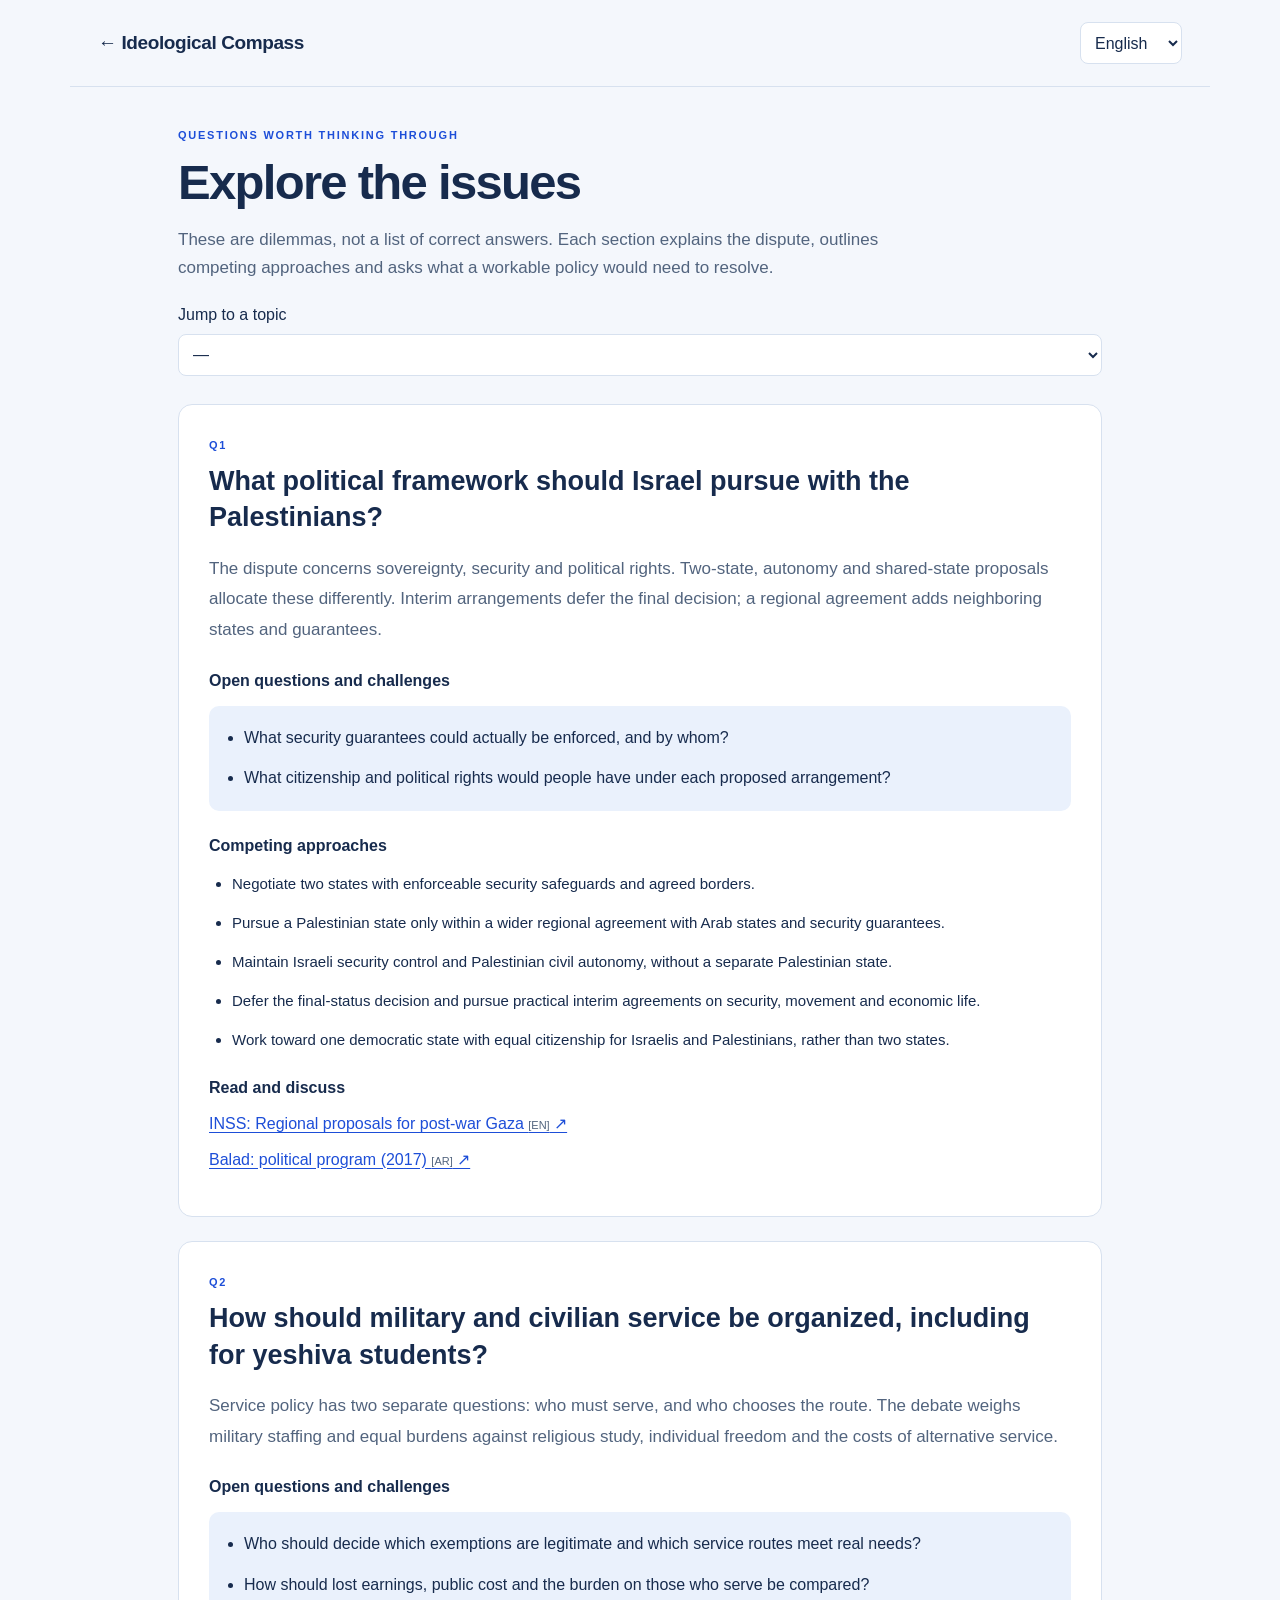
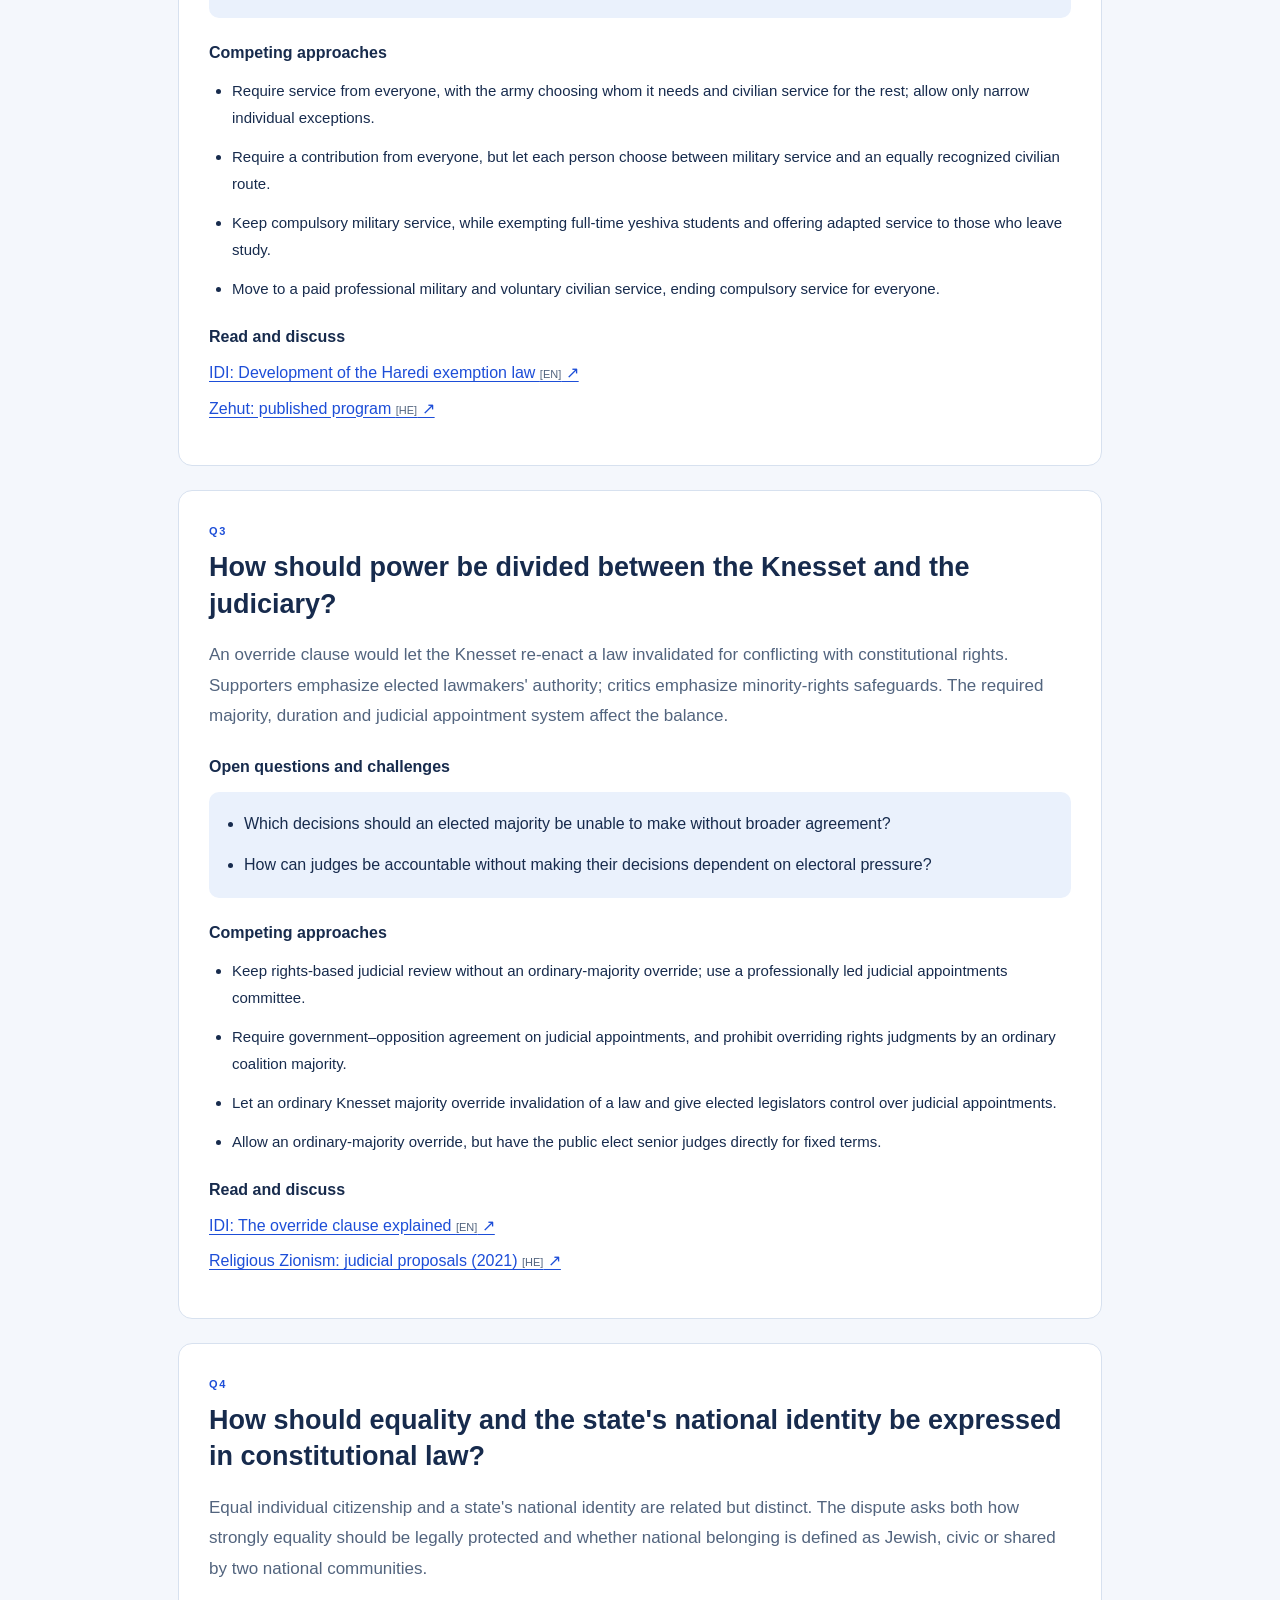
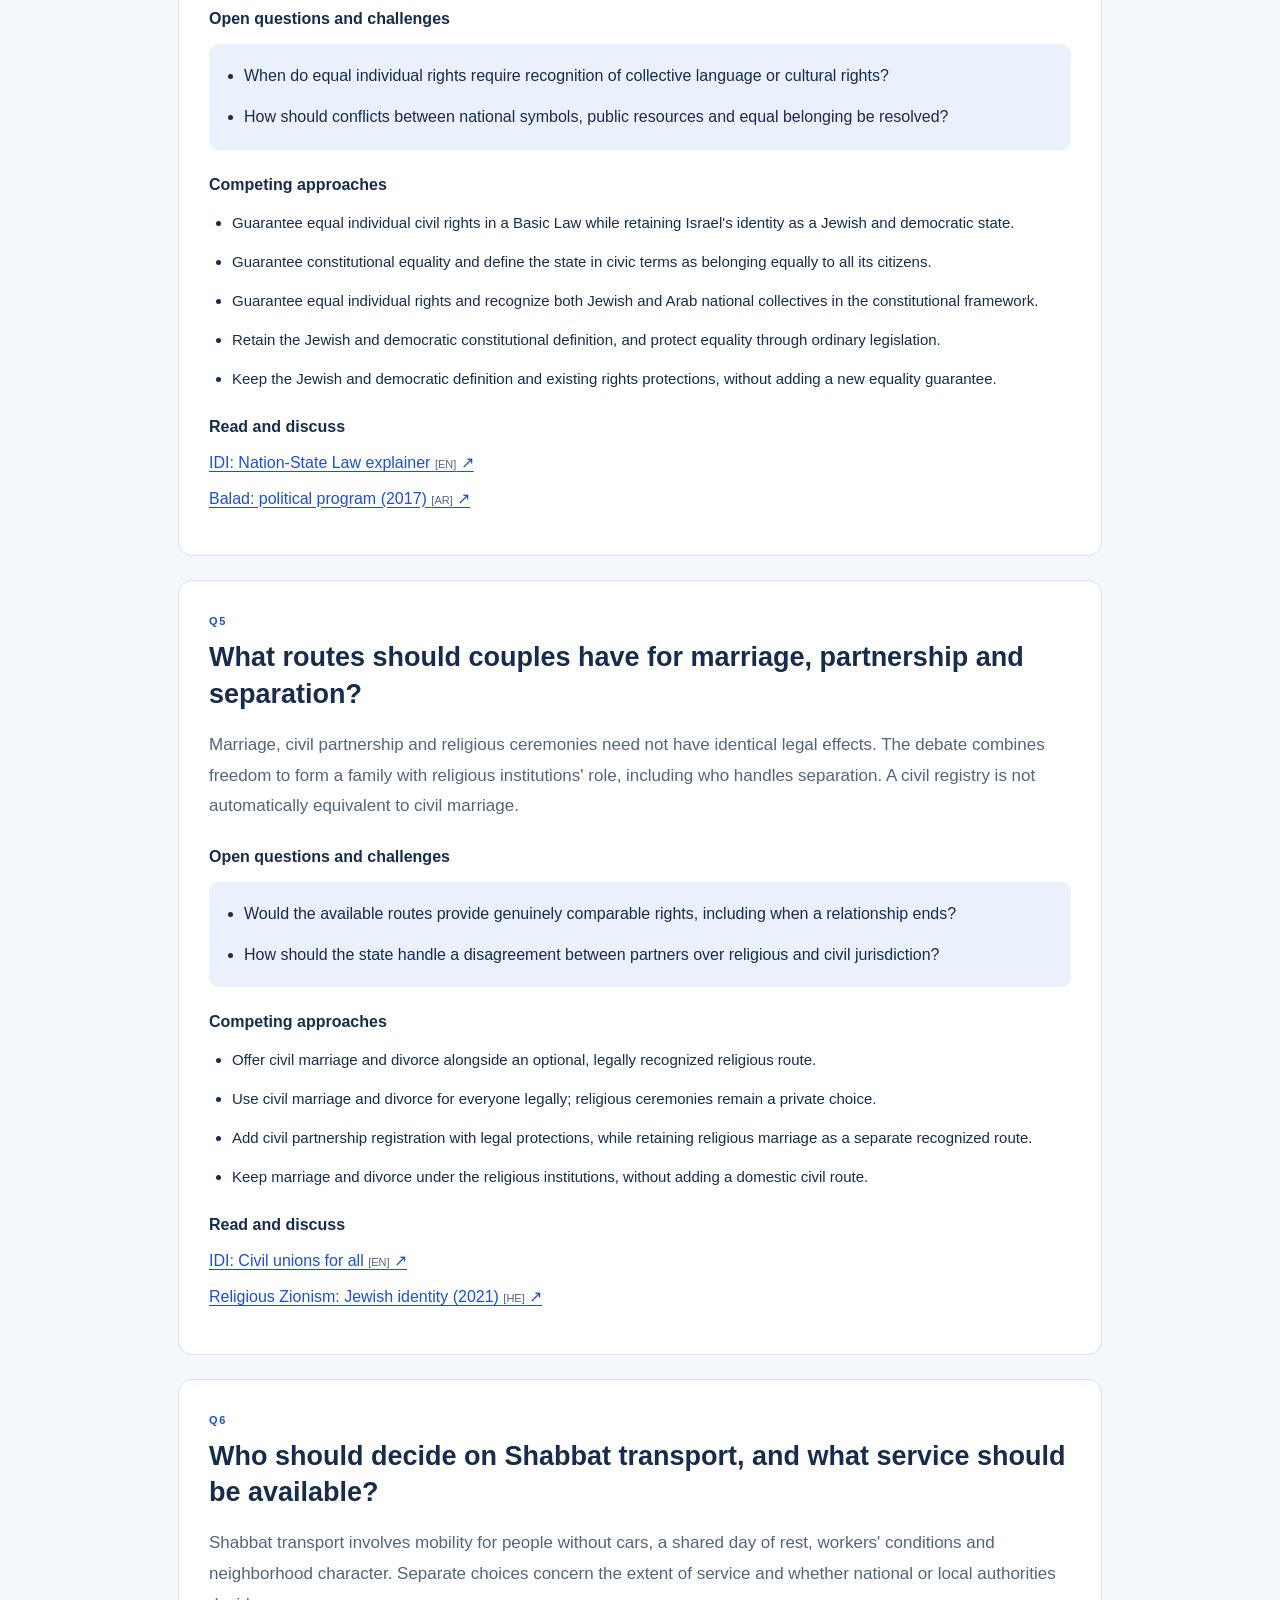
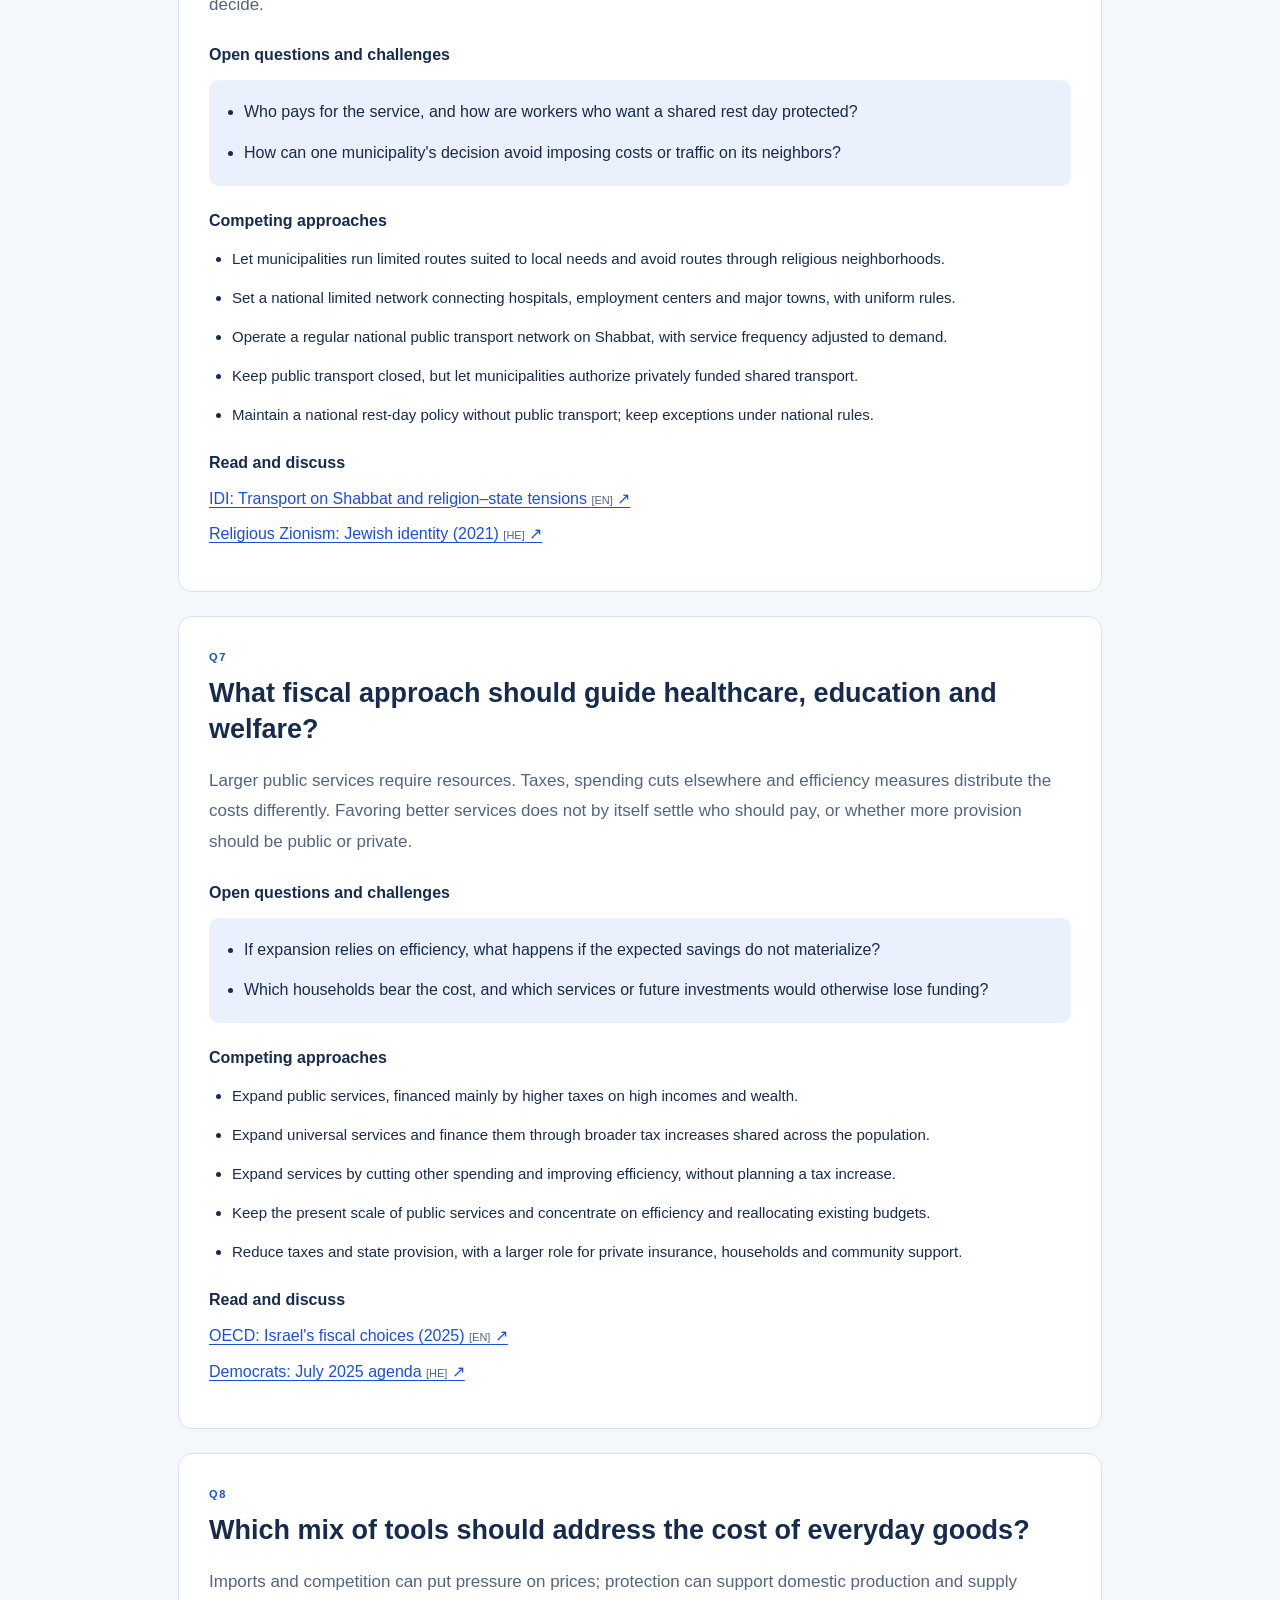
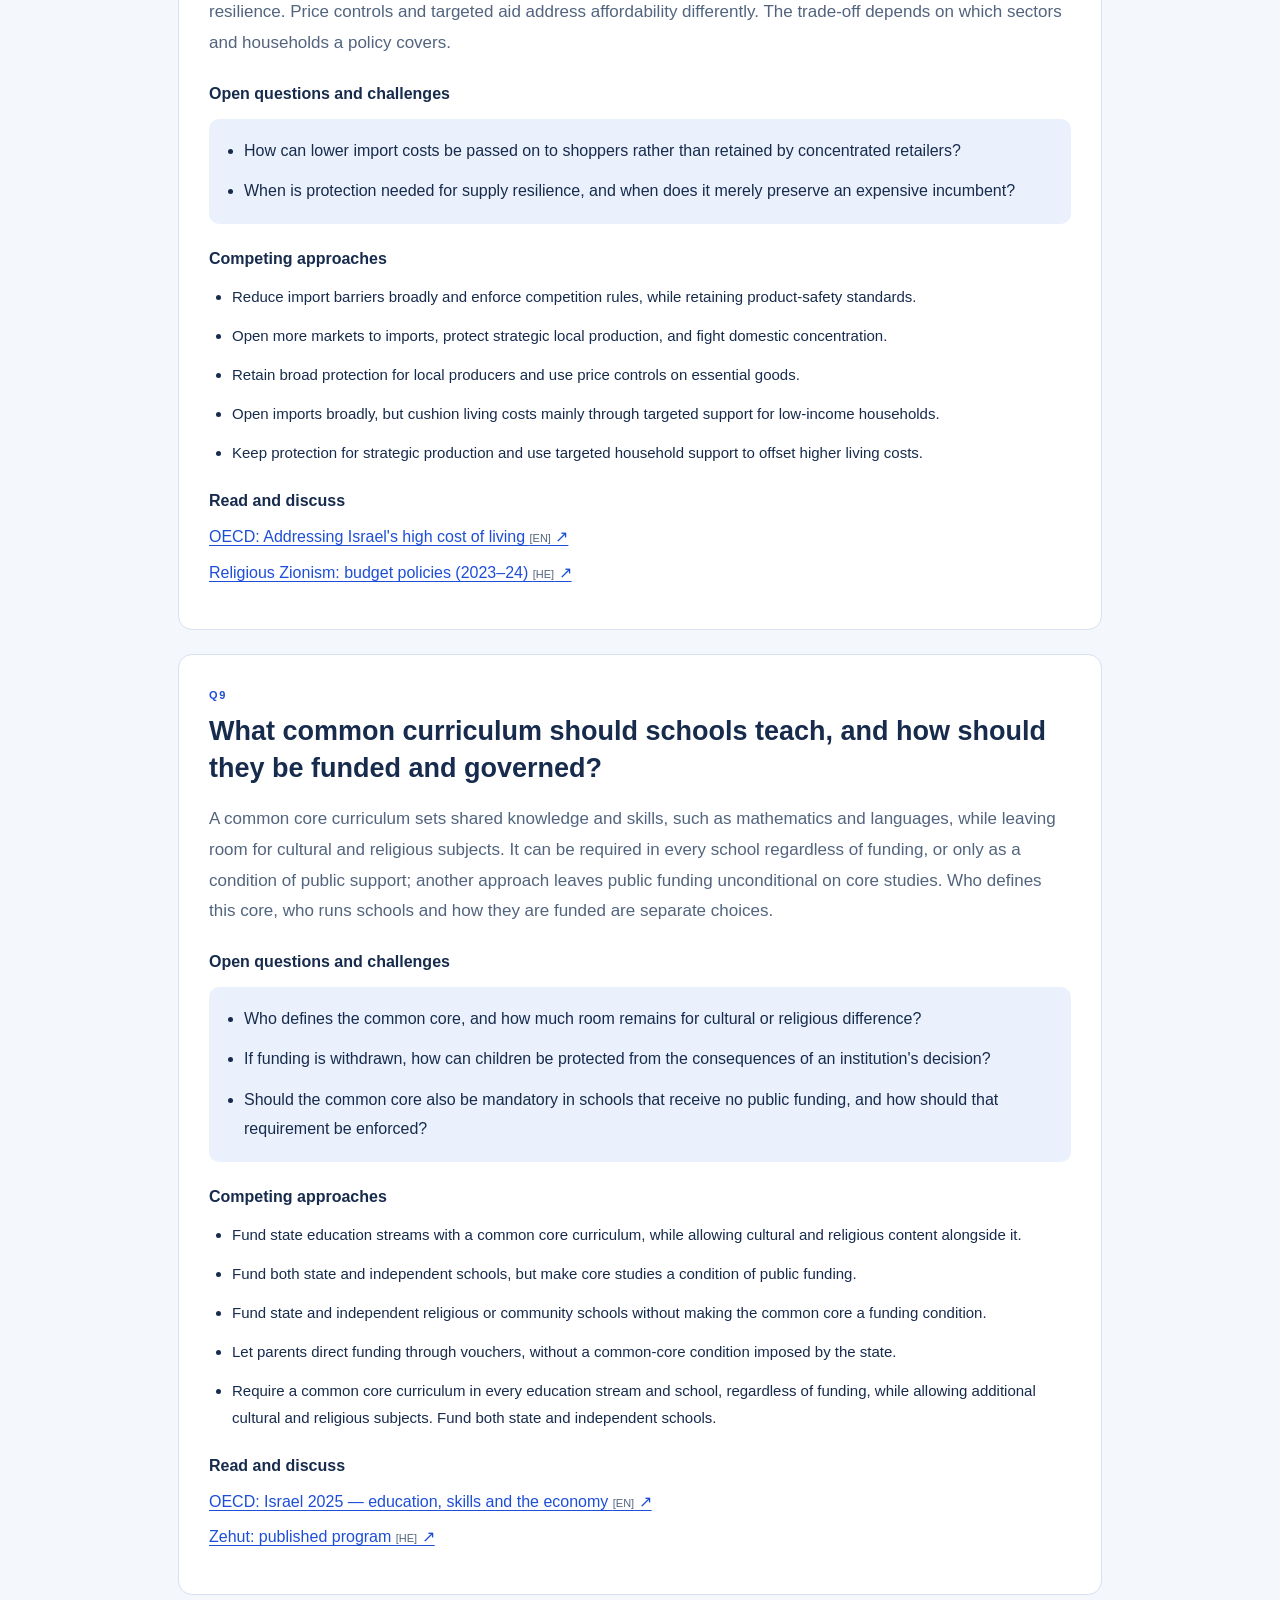
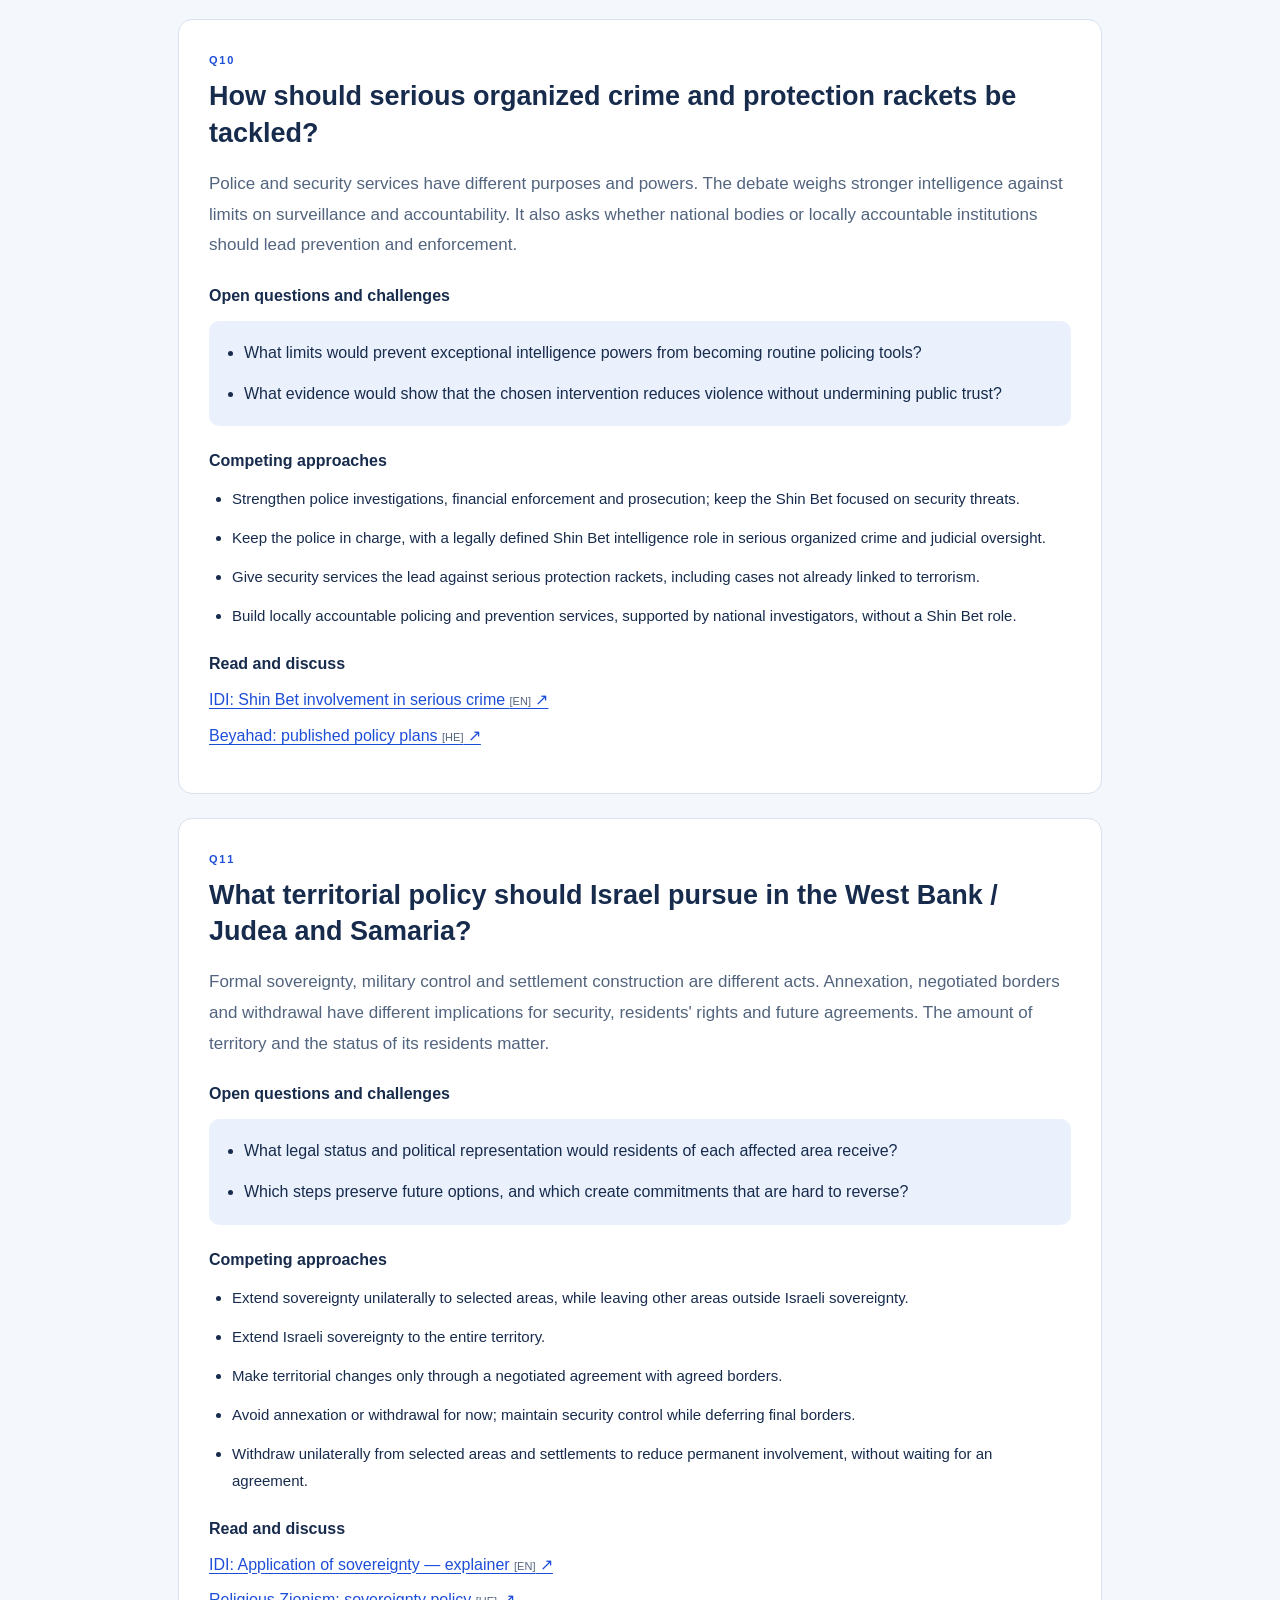
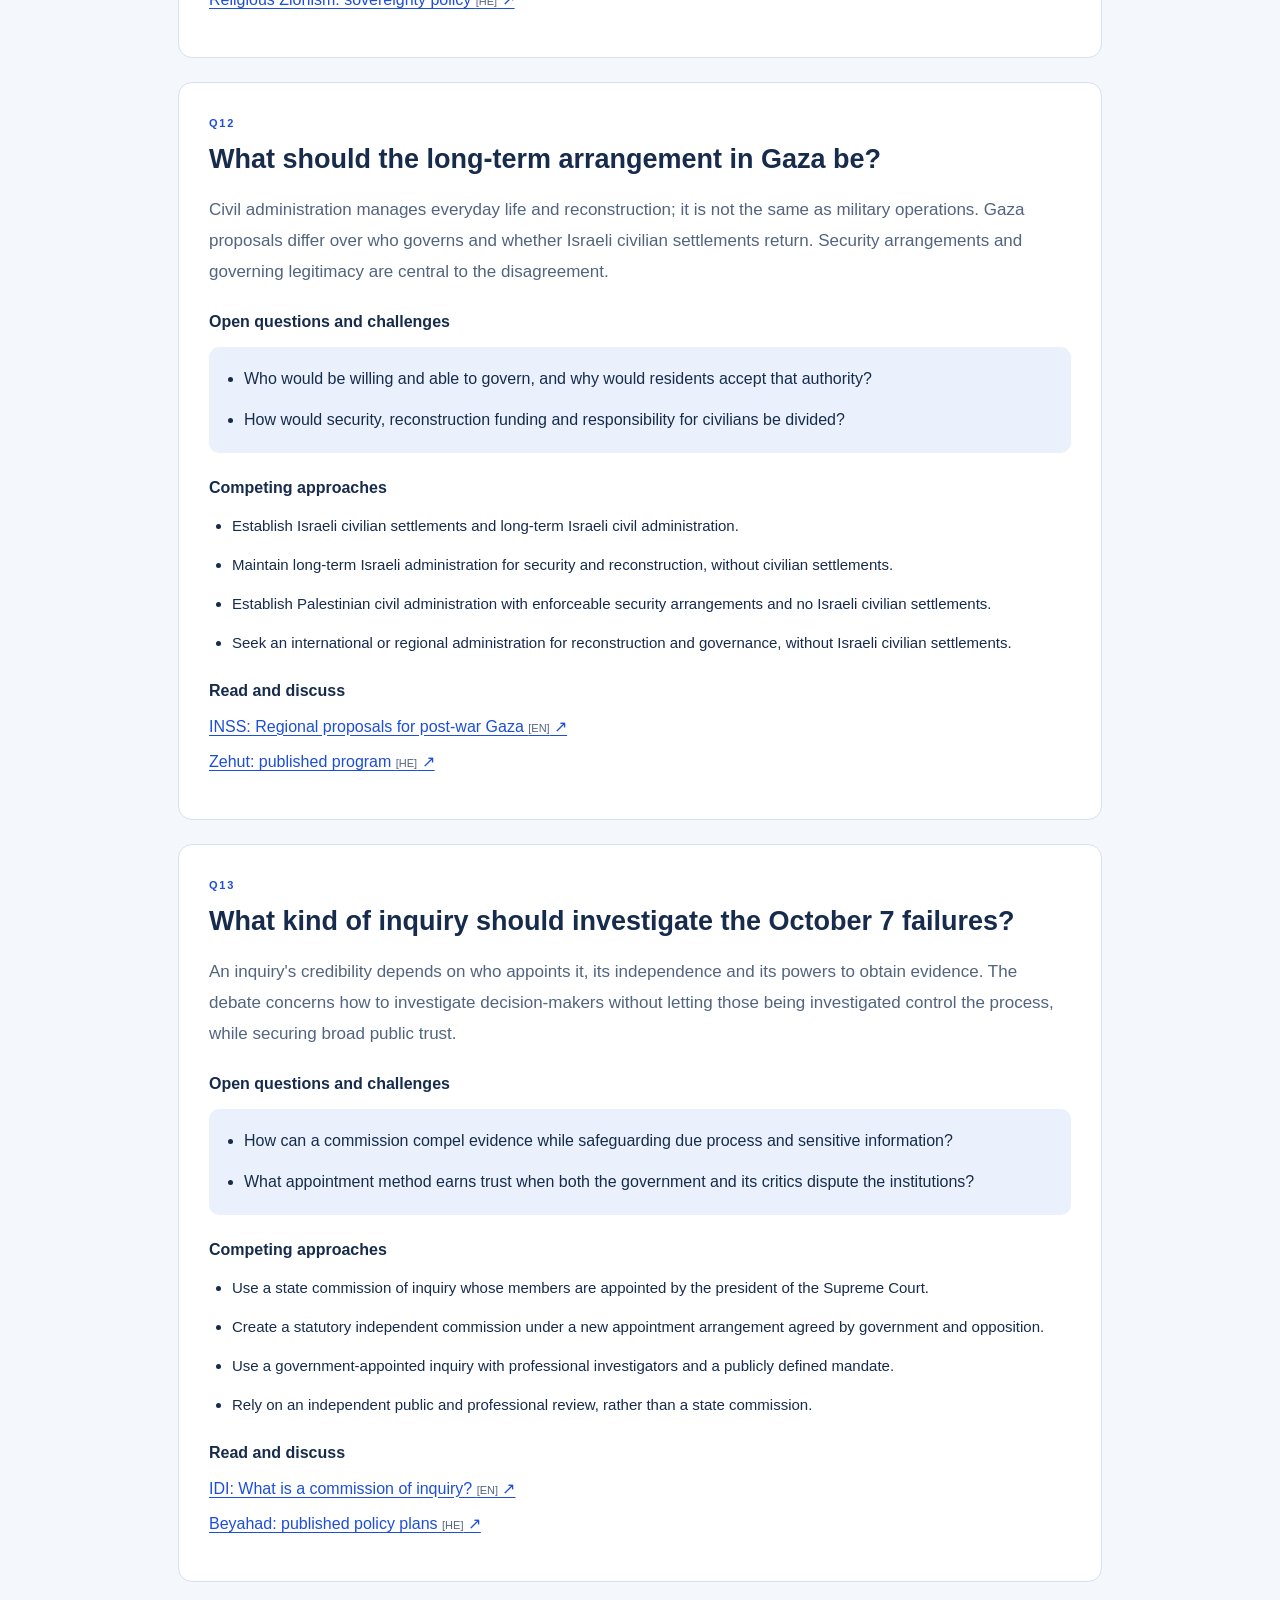
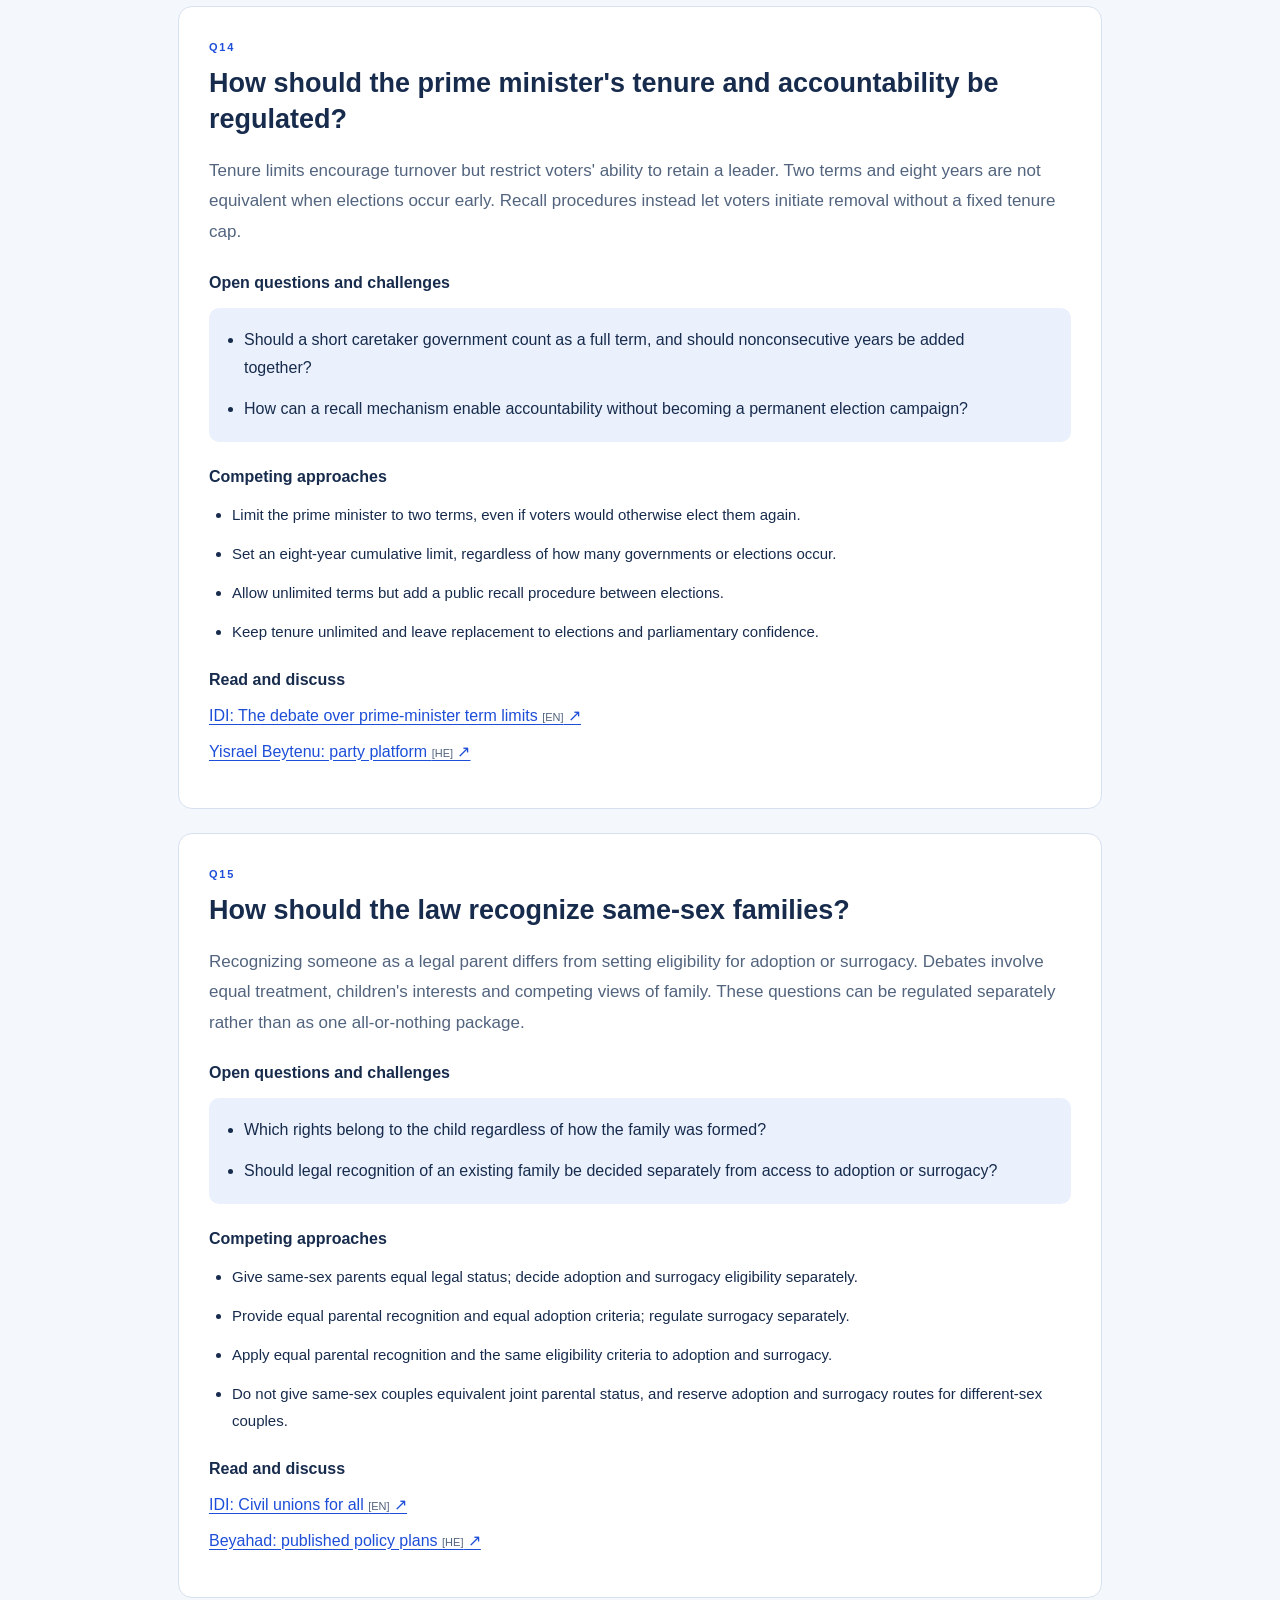
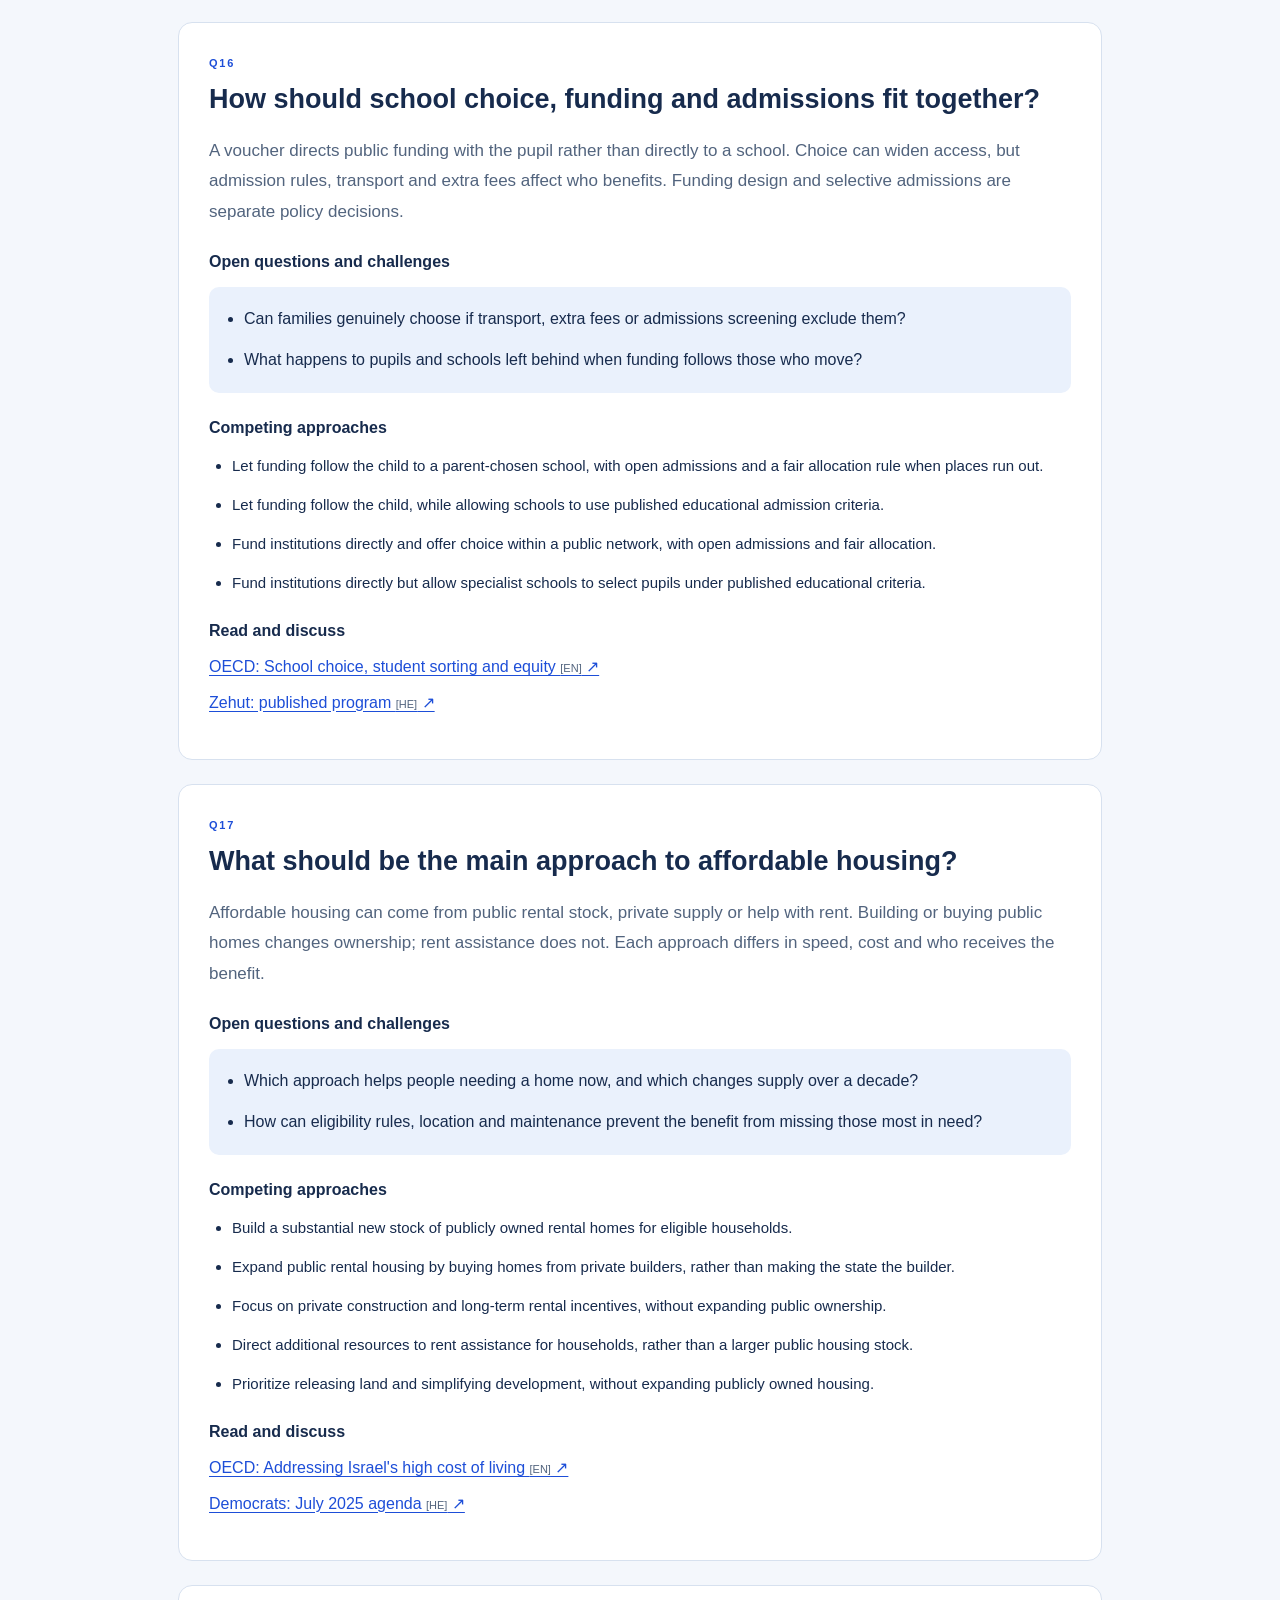
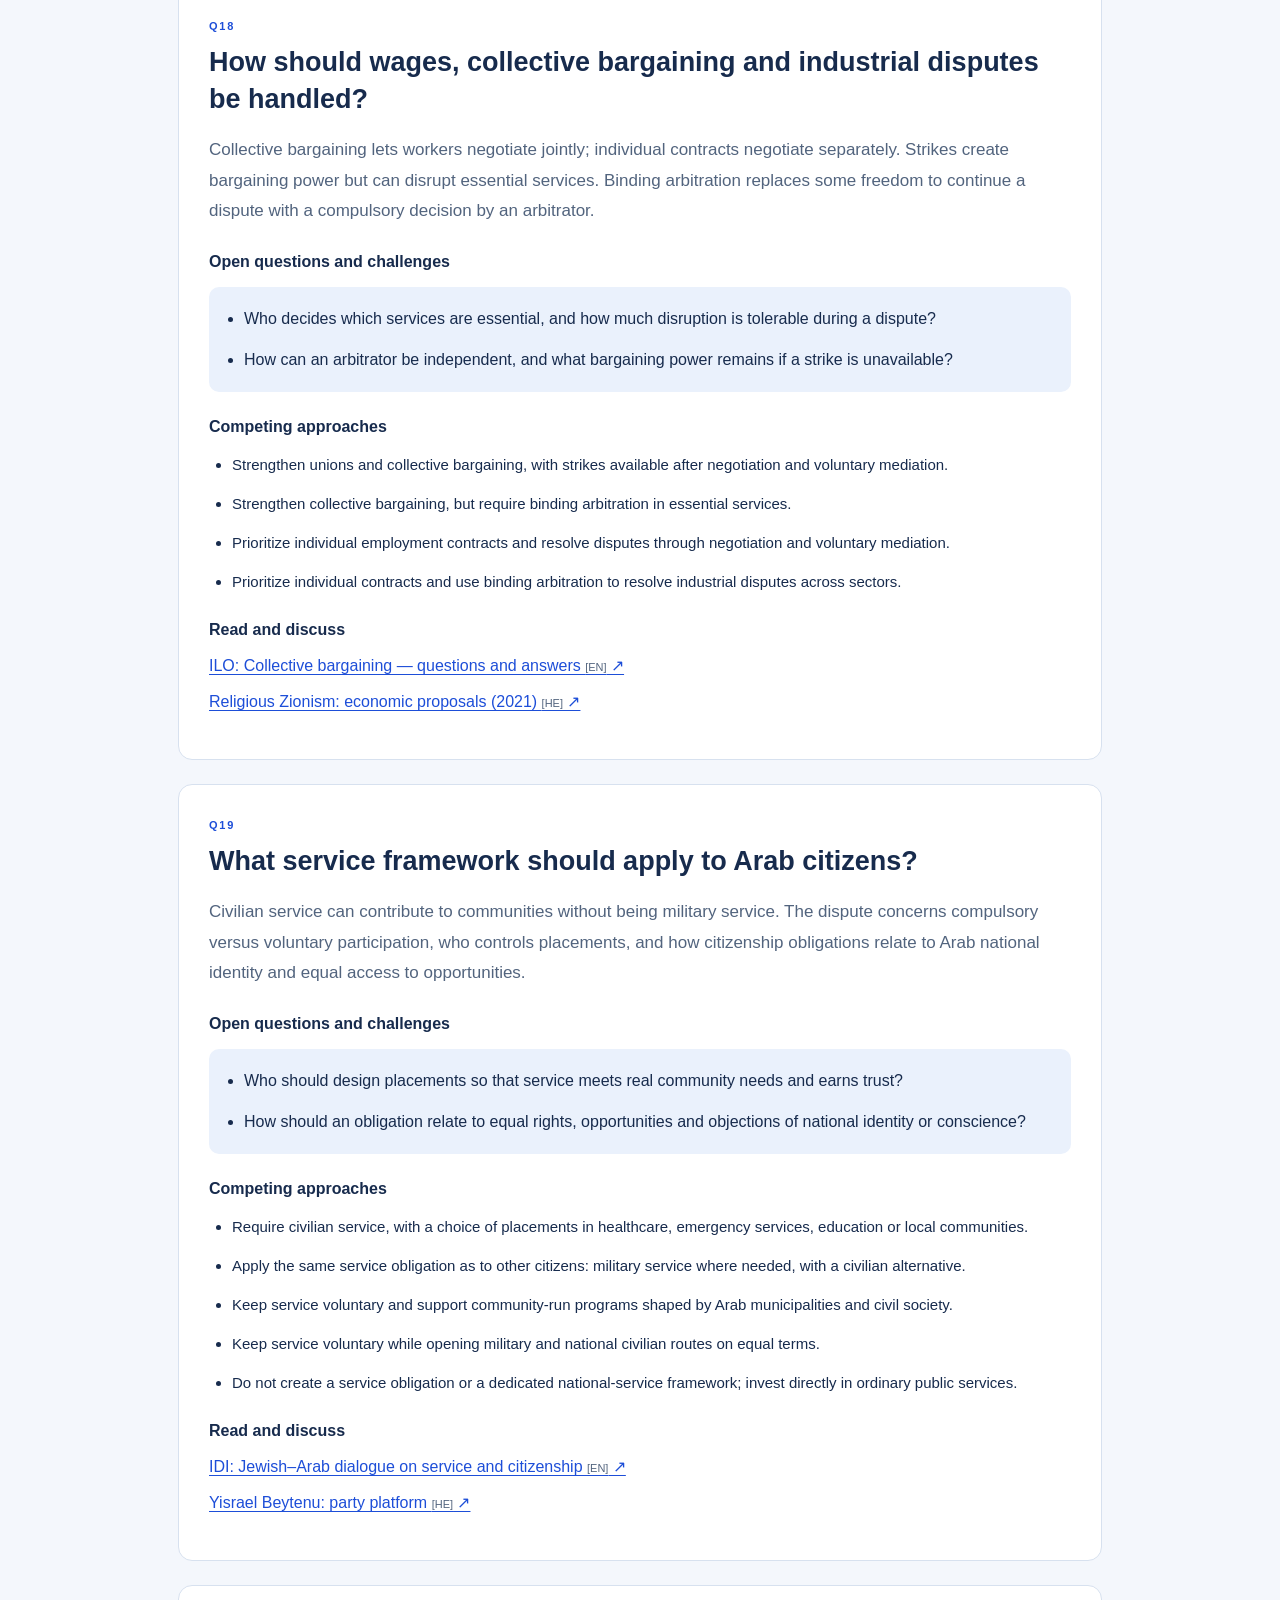
==== commit d427ea24: "Limit each quiz question to five substantive answers" ====
--- a/issues.html
+++ b/issues.html
@@ -102,11 +102,13 @@
 .choice.is-confirmed:has(input:checked){background:var(--accent);border-color:var(--accent);color:white;box-shadow:inset 0 0 0 1px var(--accent)}
 .choice.is-confirmed:has(input:checked) .option-letter{background:white;color:var(--accent);border-color:white}
 @media(prefers-reduced-motion:reduce){.choice{transition:none}}
+.score-breakdown{font-size:13px;line-height:1.6;color:var(--muted);margin:12px 0}
+.evidence .inference-note{background:#eef4ff;border-inline-start:3px solid var(--accent);padding:8px 10px}
 </style></head>
 <body>
 <header class="topbar"><a class="brand" id="back" href="index.html">Ideological Compass</a><select id="language" aria-label="Language / שפה / Язык"><option value="en">English</option><option value="he">עברית</option><option value="ru">Русский</option></select></header>
 <main class="issues-page"><section class="intro"><p class="eyebrow" id="eyebrow"></p><h1 id="title"></h1><p id="intro"></p></section><nav id="contents" aria-label="Topics"></nav><div id="issue-sections"></div><footer id="footer"></footer></main>
-<script id="compass-data" type="application/json">{"questions": [{"id": "Q1", "short": true, "domain": "security", "en": "What political framework should Israel pursue with the Palestinians?", "he": "איזו מסגרת מדינית על ישראל לקדם ביחס לפלסטינים?", "dimensions": [{"id": "statehood", "en": "A separate Palestinian state", "he": "מדינה פלסטינית נפרדת", "weight": 1, "values": [{"id": "yes", "en": "Pursue a state with security conditions", "he": "לקדם מדינה בתנאי ביטחון", "ru": "Создание государства при соблюдении условий безопасности"}, {"id": "no", "en": "No separate Palestinian state", "he": "ללא מדינה פלסטינית נפרדת", "ru": "Без отдельного палестинского государства"}, {"id": "defer", "en": "Defer the final-status decision", "he": "לדחות הכרעה על הסדר הקבע", "ru": "Отложить решение об окончательном статусе"}], "ru": "Отдельное палестинское государство", "similarity": {"matrix": {"yes": {"yes": 1, "no": 0, "defer": 0.5}, "no": {"yes": 0, "no": 1, "defer": 0.5}, "defer": {"yes": 0.5, "no": 0.5, "defer": 1}}, "rationale": {"en": "Deferral leaves either final outcome open; accepting and rejecting a separate state are opposed.", "he": "דחיית ההכרעה משאירה את שתי התוצאות פתוחות; תמיכה במדינה נפרדת ושלילתה מנוגדות.", "ru": "Отсрочка оставляет открытыми оба исхода; поддержка и отрицание отдельного государства противоположны."}}}, {"id": "framework", "en": "Political framework", "he": "המסגרת המדינית", "weight": 1, "values": [{"id": "bilateral", "en": "Bilateral negotiated agreement", "he": "הסכם במשא ומתן ישיר", "ru": "Двустороннее соглашение"}, {"id": "regional", "en": "Regional agreement", "he": "הסדר אזורי", "ru": "Региональное соглашение"}, {"id": "autonomy", "en": "Autonomy under Israeli security control", "he": "אוטונומיה תחת שליטה ביטחונית ישראלית", "ru": "Автономия под израильским контролем безопасности"}, {"id": "interim", "en": "Interim arrangements", "he": "הסדרי ביניים", "ru": "Промежуточные договорённости"}, {"id": "shared", "en": "One shared democratic state", "he": "מדינה דמוקרטית משותפת", "ru": "Одно общее демократическое государство"}], "ru": "Политическая модель", "similarity": {"matrix": {"bilateral": {"bilateral": 1, "regional": 0.75, "autonomy": 0.25, "interim": 0.5, "shared": 0}, "regional": {"bilateral": 0.75, "regional": 1, "autonomy": 0.25, "interim": 0.5, "shared": 0}, "autonomy": {"bilateral": 0.25, "regional": 0.25, "autonomy": 1, "interim": 0.5, "shared": 0}, "interim": {"bilateral": 0.5, "regional": 0.5, "autonomy": 0.5, "interim": 1, "shared": 0}, "shared": {"bilateral": 0, "regional": 0, "autonomy": 0, "interim": 0, "shared": 1}}, "rationale": {"en": "Negotiated frameworks overlap strongly; interim arrangements share practical tools with several end-state models.", "he": "מסגרות של הסכם חופפות במידה רבה; להסדרי ביניים כלים משותפים עם כמה מודלים של הסדר קבע.", "ru": "Переговорные модели сильно пересекаются; временные договорённости разделяют практические инструменты с несколькими конечными моделями."}}}], "options": [{"id": "negotiated", "en": "Negotiate two states with enforceable security safeguards and agreed borders.", "he": "לנהל משא ומתן לשתי מדינות, עם הסדרי ביטחון ניתנים לאכיפה וגבולות מוסכמים.", "profile": {"statehood": "yes", "framework": "bilateral"}, "ru": "Вести переговоры о двух государствах с проверяемыми гарантиями безопасности и согласованными границами."}, {"id": "regional", "en": "Pursue a Palestinian state only within a wider regional agreement with Arab states and security guarantees.", "he": "לקדם מדינה פלסטינית רק כחלק מהסדר אזורי רחב עם מדינות ערב וערבויות ביטחוניות.", "profile": {"statehood": "yes", "framework": "regional"}, "ru": "Добиваться создания палестинского государства только в рамках более широкого регионального соглашения с арабскими странами и гарантиями безопасности."}, {"id": "autonomy", "en": "Maintain Israeli security control and Palestinian civil autonomy, without a separate Palestinian state.", "he": "לקיים שליטה ביטחונית ישראלית ואוטונומיה אזרחית פלסטינית, ללא מדינה פלסטינית נפרדת.", "profile": {"statehood": "no", "framework": "autonomy"}, "ru": "Сохранить израильский контроль в сфере безопасности и палестинскую гражданскую автономию без отдельного палестинского государства."}, {"id": "interim", "en": "Defer the final-status decision and pursue practical interim agreements on security, movement and economic life.", "he": "לדחות את ההכרעה על הסדר הקבע ולקדם הסכמי ביניים בנושאי ביטחון, תנועה וכלכלה.", "profile": {"statehood": "defer", "framework": "interim"}, "ru": "Отложить решение об окончательном статусе и заключать промежуточные соглашения по безопасности, передвижению и экономике."}, {"id": "shared", "en": "Work toward one democratic state with equal citizenship for Israelis and Palestinians, rather than two states.", "he": "לפעול למדינה דמוקרטית אחת עם אזרחות שווה לישראלים ולפלסטינים, במקום שתי מדינות.", "profile": {"statehood": "no", "framework": "shared"}, "ru": "Стремиться к одному демократическому государству с равным гражданством для израильтян и палестинцев вместо двух государств."}], "note": "Choose the policy package closest to your view. Each package has two separately scored components; choosing a package does not establish views beyond its wording.", "note_he": "בחרו את חבילת המדיניות הקרובה ביותר לעמדתכם. בכל חלופה שני מרכיבים שמושווים בנפרד; הבחירה אינה מעידה על עמדות מעבר למה שנכתב.", "ru": "Какой политический подход Израилю следует выбрать в отношениях с палестинцами?", "note_ru": "Выберите пакет политики, наиболее близкий к вашей позиции. Его два компонента сравниваются отдельно; выбор не означает согласия с положениями, которые здесь не указаны.", "help": {"overview": {"en": "The dispute concerns sovereignty, security and political rights. Two-state, autonomy and shared-state proposals allocate these differently. Interim arrangements defer the final decision; a regional agreement adds neighboring states and guarantees.", "he": "המחלוקת עוסקת בריבונות, בביטחון ובזכויות פוליטיות. שתי מדינות, אוטונומיה ומדינה משותפת מחלקות אותם אחרת. הסדר ביניים דוחה הכרעה סופית; הסדר אזורי מוסיף מדינות שכנות וערבויות.", "ru": "Спор касается суверенитета, безопасности и политических прав. Два государства, автономия и общее государство распределяют их по-разному. Временные договорённости откладывают окончательное решение, а региональное соглашение привлекает соседние страны и гарантии."}, "links": [{"url": "https://www.inss.org.il/publication/the-day-after/", "title": {"en": "INSS: Regional proposals for post-war Gaza", "he": "INSS: מתווים אזוריים לעזה לאחר המלחמה", "ru": "INSS: региональные варианты послевоенного устройства Газы"}, "kind": "analysis", "language": "en"}, {"url": "https://www.altajamoa.org/نصوص-مؤسسة/2017/03/29/البرنامج-السياسي", "title": {"en": "Balad: political program (2017)", "he": "בל״ד: תוכנית פוליטית (2017)", "ru": "БАЛАД: политическая программа (2017)"}, "kind": "party", "language": "ar"}], "discussion": {"en": ["What security guarantees could actually be enforced, and by whom?", "What citizenship and political rights would people have under each proposed arrangement?"], "he": ["אילו ערבויות ביטחוניות אפשר לאכוף בפועל, ועל ידי מי?", "אילו זכויות אזרחיות ופוליטיות יהיו לתושבים בכל הסדר מוצע?"], "ru": ["Какие гарантии безопасности реально исполнимы и кто их обеспечит?", "Какие гражданские и политические права получат жители при каждом устройстве?"]}}}, {"id": "Q2", "short": true, "domain": "security", "en": "How should military and civilian service be organized, including for yeshiva students?", "he": "כיצד יש להסדיר שירות צבאי ואזרחי, כולל לתלמידי ישיבות?", "dimensions": [{"id": "obligation", "en": "Who is obliged to serve?", "he": "על מי חלה החובה?", "weight": 1, "values": [{"id": "universal", "en": "Universal obligation with narrow individual exceptions", "he": "חובה כללית עם חריגים אישיים מצומצמים", "ru": "Всеобщая обязанность с узкими индивидуальными исключениями"}, {"id": "sector_exemption", "en": "Exemption for full-time yeshiva study", "he": "פטור ללימוד מלא בישיבה", "ru": "Освобождение при очной учёбе в иешиве"}, {"id": "voluntary", "en": "Voluntary service for everyone", "he": "שירות מרצון לכולם", "ru": "Добровольная служба для всех"}], "ru": "Кто обязан служить?", "similarity": {"matrix": {"universal": {"universal": 1, "sector_exemption": 0.5, "voluntary": 0}, "sector_exemption": {"universal": 0.5, "sector_exemption": 1, "voluntary": 0.25}, "voluntary": {"universal": 0, "sector_exemption": 0.25, "voluntary": 1}}, "rationale": {"en": "Universal and sector-exemption models retain conscription; an exemption shares only limited voluntariness with an all-volunteer system.", "he": "חובה כללית ופטור מגזרי משמרים גיוס חובה; לפטור יש רק חפיפה מוגבלת עם שירות מרצון לכולם.", "ru": "Всеобщая обязанность и секторные исключения сохраняют призыв; исключение лишь частично сходно с полностью добровольной системой."}}}, {"id": "pathway", "en": "Service pathway", "he": "מסלול השירות", "weight": 1, "values": [{"id": "military_priority", "en": "Military service takes priority", "he": "עדיפות לשירות צבאי", "ru": "Приоритет потребностей армии"}, {"id": "equal_choice", "en": "Equal choice of military or civilian service", "he": "בחירה שווה בין שירות צבאי לאזרחי", "ru": "Равный выбор военной или гражданской службы"}], "ru": "Порядок выбора службы", "similarity": {"matrix": {"military_priority": {"military_priority": 1, "equal_choice": 0.5}, "equal_choice": {"military_priority": 0.5, "equal_choice": 1}}, "rationale": {"en": "Both provide military and civilian routes, but differ over who chooses the route.", "he": "בשני המודלים קיימים מסלולים צבאיים ואזרחיים, אך זהות הגורם הבוחר שונה.", "ru": "Обе модели предусматривают военный и гражданский пути, но различаются тем, кто выбирает путь."}}}], "options": [{"id": "universal_military", "en": "Require service from everyone, with the army choosing whom it needs and civilian service for the rest; allow only narrow individual exceptions.", "he": "לחייב את כולם בשירות: הצבא יבחר את מי שנחוץ לו, והשאר ישרתו בשירות אזרחי; לאפשר רק חריגים אישיים מצומצמים.", "profile": {"obligation": "universal", "pathway": "military_priority"}, "ru": "Ввести обязанность служить для всех: армия определяет, кто ей нужен, остальные проходят гражданскую службу. Допускать лишь узкие индивидуальные исключения."}, {"id": "universal_choice", "en": "Require a contribution from everyone, but let each person choose between military service and an equally recognized civilian route.", "he": "לחייב את כולם בתרומה, אך לאפשר לכל אדם לבחור בין שירות צבאי למסלול אזרחי בעל מעמד שווה.", "profile": {"obligation": "universal", "pathway": "equal_choice"}, "ru": "Требовать службы от всех, но позволить каждому выбирать между военной и равноценной гражданской службой."}, {"id": "yeshiva_exemption", "en": "Keep compulsory military service, while exempting full-time yeshiva students and offering adapted service to those who leave study.", "he": "להשאיר שירות צבאי חובה, לפטור תלמידי ישיבות הלומדים במשרה מלאה ולהציע שירות מותאם למי שעוזבים את הלימודים.", "profile": {"obligation": "sector_exemption", "pathway": "military_priority"}, "ru": "Сохранить обязательную военную службу, освобождая тех, кто учится в иешиве полный день, и предлагая подходящие условия службы тем, кто прекращает учёбу."}, {"id": "professional", "en": "Move to a paid professional military and voluntary civilian service, ending compulsory service for everyone.", "he": "לעבור לצבא מקצועי בשכר ולשירות אזרחי מרצון, ולבטל את חובת השירות לכולם.", "profile": {"obligation": "voluntary", "pathway": "equal_choice"}, "ru": "Перейти к оплачиваемой профессиональной армии и добровольной гражданской службе, отменив обязательную службу для всех."}], "note": "Choose the policy package closest to your view. Each package has two separately scored components; choosing a package does not establish views beyond its wording.", "note_he": "בחרו את חבילת המדיניות הקרובה ביותר לעמדתכם. בכל חלופה שני מרכיבים שמושווים בנפרד; הבחירה אינה מעידה על עמדות מעבר למה שנכתב.", "ru": "Как организовать военную и гражданскую службу, в том числе для учащихся иешив?", "note_ru": "Выберите пакет политики, наиболее близкий к вашей позиции. Его два компонента сравниваются отдельно; выбор не означает согласия с положениями, которые здесь не указаны.", "help": {"overview": {"en": "Service policy has two separate questions: who must serve, and who chooses the route. The debate weighs military staffing and equal burdens against religious study, individual freedom and the costs of alternative service.", "he": "מדיניות השירות כוללת שתי שאלות נפרדות: מי חייב לשרת ומי בוחר את המסלול. הדיון מאזן בין צורכי כוח האדם והשוויון בנטל לבין לימוד תורה, חירות הפרט ועלות המסלולים החלופיים.", "ru": "Политика службы ставит два вопроса: кто обязан служить и кто выбирает путь. Обсуждаются потребности армии и равенство обязанностей, а также религиозная учёба, личная свобода и стоимость альтернативной службы."}, "links": [{"url": "https://en.idi.org.il/articles/53301", "title": {"en": "IDI: Development of the Haredi exemption law", "he": "IDI: התפתחות הסדרי הפטור לחרדים", "ru": "IDI: история освобождения харедим от службы"}, "kind": "analysis", "language": "en"}, {"url": "https://zehut.org.il/platform/full", "title": {"en": "Zehut: published program", "he": "זהות: המצע המפורסם", "ru": "Зеут: опубликованная программа"}, "kind": "party", "language": "he"}], "discussion": {"en": ["Who should decide which exemptions are legitimate and which service routes meet real needs?", "How should lost earnings, public cost and the burden on those who serve be compared?"], "he": ["מי יקבע אילו פטורים מוצדקים ואילו מסלולי שירות עונים על צרכים אמיתיים?", "כיצד משווים אובדן הכנסה, עלות ציבורית והנטל על המשרתים?"], "ru": ["Кто определяет обоснованные исключения и реально нужные виды службы?", "Как сопоставить потерянный заработок, бюджетные расходы и нагрузку на служащих?"]}}}, {"id": "Q3", "short": true, "domain": "institutions", "en": "How should power be divided between the Knesset and the judiciary?", "he": "כיצד יש לחלק את הכוח בין הכנסת למערכת המשפט?", "dimensions": [{"id": "ordinary_override", "en": "Override by an ordinary coalition majority", "he": "התגברות ברוב קואליציוני רגיל", "weight": 1, "values": [{"id": "yes", "en": "Yes", "he": "כן", "ru": "Да"}, {"id": "no", "en": "No", "he": "לא", "ru": "Нет"}], "ru": "Преодоление судебного решения обычным коалиционным большинством", "similarity": {"matrix": {"yes": {"yes": 1, "no": 0}, "no": {"yes": 0, "no": 1}}, "rationale": {"en": "These are opposed answers to this explicit policy commitment; shared aspects are scored in the other component.", "he": "אלה תשובות מנוגדות להתחייבות המדיניות המפורשת; היבטים משותפים נבחנים במרכיב האחר.", "ru": "Это противоположные ответы на конкретный вопрос политики; общие аспекты учитываются другим компонентом."}}}, {"id": "appointments", "en": "Who selects judges?", "he": "מי בוחר שופטים?", "weight": 1, "values": [{"id": "professional", "en": "Professional committee", "he": "ועדה מקצועית", "ru": "Профессиональная комиссия"}, {"id": "shared", "en": "Government–opposition agreement", "he": "הסכמה בין קואליציה לאופוזיציה", "ru": "Соглашение коалиции и оппозиции"}, {"id": "parliament", "en": "Parliamentary majority", "he": "רוב בכנסת", "ru": "Парламентское большинство"}, {"id": "direct", "en": "Direct public election", "he": "בחירה ישירה בציבור", "ru": "Прямые выборы гражданами"}], "ru": "Кто выбирает судей?", "similarity": {"matrix": {"professional": {"professional": 1, "shared": 0.75, "parliament": 0.25, "direct": 0}, "shared": {"professional": 0.75, "shared": 1, "parliament": 0.5, "direct": 0.25}, "parliament": {"professional": 0.25, "shared": 0.5, "parliament": 1, "direct": 0.5}, "direct": {"professional": 0, "shared": 0.25, "parliament": 0.5, "direct": 1}}, "rationale": {"en": "Credit reflects shared professional checks or electoral accountability, not the identity of a party supporting a model.", "he": "החפיפה מבוססת על בקרה מקצועית או אחריות לנבחרים, ולא על המפלגה התומכת במודל.", "ru": "Сходство отражает общие профессиональные сдержки или выборную подотчётность, а не партийную принадлежность."}}}], "options": [{"id": "professional_review", "en": "Keep rights-based judicial review without an ordinary-majority override; use a professionally led judicial appointments committee.", "he": "לשמור על ביקורת שיפוטית להגנת זכויות ללא התגברות ברוב רגיל; למנות שופטים בוועדה בהובלה מקצועית.", "profile": {"ordinary_override": "no", "appointments": "professional"}, "ru": "Сохранить судебный контроль для защиты прав без возможности преодолеть его обычным большинством; назначать судей через комиссию под руководством профессионалов."}, {"id": "shared_review", "en": "Require government–opposition agreement on judicial appointments, and prohibit overriding rights judgments by an ordinary coalition majority.", "he": "לחייב הסכמה בין קואליציה לאופוזיציה במינוי שופטים, ולא לאפשר לרוב קואליציוני רגיל להתגבר על פסיקות המגינות על זכויות.", "profile": {"ordinary_override": "no", "appointments": "shared"}, "ru": "Назначать судей по соглашению коалиции и оппозиции и не позволять обычному коалиционному большинству преодолевать решения о защите прав."}, {"id": "parliamentary", "en": "Let an ordinary Knesset majority override invalidation of a law and give elected legislators control over judicial appointments.", "he": "לאפשר לרוב רגיל בכנסת להתגבר על פסילת חוק ולהעניק לנבחרי הציבור שליטה במינוי שופטים.", "profile": {"ordinary_override": "yes", "appointments": "parliament"}, "ru": "Разрешить обычному большинству Кнессета преодолевать отмену закона судом и передать избранным депутатам контроль над назначением судей."}, {"id": "direct_election", "en": "Allow an ordinary-majority override, but have the public elect senior judges directly for fixed terms.", "he": "לאפשר התגברות ברוב רגיל, אך לבחור שופטים בכירים בבחירה ישירה של הציבור לתקופות קצובות.", "profile": {"ordinary_override": "yes", "appointments": "direct"}, "ru": "Разрешить преодоление обычным большинством, но избирать высших судей прямым голосованием граждан на фиксированный срок."}], "note": "Choose the policy package closest to your view. Each package has two separately scored components; choosing a package does not establish views beyond its wording.", "note_he": "בחרו את חבילת המדיניות הקרובה ביותר לעמדתכם. בכל חלופה שני מרכיבים שמושווים בנפרד; הבחירה אינה מעידה על עמדות מעבר למה שנכתב.", "ru": "Как распределить полномочия между Кнессетом и судебной системой?", "note_ru": "Выберите пакет политики, наиболее близкий к вашей позиции. Его два компонента сравниваются отдельно; выбор не означает согласия с положениями, которые здесь не указаны.", "help": {"overview": {"en": "An override clause would let the Knesset re-enact a law invalidated for conflicting with constitutional rights. Supporters emphasize elected lawmakers' authority; critics emphasize minority-rights safeguards. The required majority, duration and judicial appointment system affect the balance.", "he": "פסקת התגברות נועדה לאפשר לכנסת לחוקק מחדש חוק שנפסל בשל סתירה לזכויות חוקתיות. תומכים מדגישים את סמכות הנבחרים; מתנגדים מדגישים הגנה על זכויות מיעוט. הרוב הדרוש, משך ההתגברות ושיטת מינוי השופטים משפיעים על האיזון.", "ru": "Положение о преодолении судебного вето позволило бы Кнессету вновь принять закон, отменённый судом из-за нарушения конституционных прав. Сторонники подчёркивают полномочия избранных законодателей, критики — защиту меньшинств. Баланс зависит от требуемого большинства, срока действия и порядка назначения судей."}, "links": [{"url": "https://en.idi.org.il/articles/46387", "title": {"en": "IDI: The override clause explained", "he": "IDI: הסבר על פסקת ההתגברות", "ru": "IDI: что такое преодоление судебного вето"}, "kind": "analysis", "language": "en"}, {"url": "https://zionutdatit.org.il/wp-content/uploads/2021/12/משפט.pdf", "title": {"en": "Religious Zionism: judicial proposals (2021)", "he": "הציונות הדתית: הצעות בתחום המשפט (2021)", "ru": "Религиозный сионизм: судебные предложения (2021)"}, "kind": "party", "language": "he"}], "discussion": {"en": ["Which decisions should an elected majority be unable to make without broader agreement?", "How can judges be accountable without making their decisions dependent on electoral pressure?"], "he": ["אילו החלטות רוב נבחר לא צריך להיות רשאי לקבל בלי הסכמה רחבה יותר?", "כיצד יוצרים אחריות של שופטים בלי להכפיף את פסיקותיהם ללחץ אלקטורלי?"], "ru": ["Какие решения избранное большинство не должно принимать без более широкого согласия?", "Как обеспечить подотчётность судей без зависимости решений от избирательного давления?"]}}}, {"id": "Q4", "short": true, "domain": "institutions", "en": "How should equality and the state's national identity be expressed in constitutional law?", "he": "כיצד יש לבטא את השוויון ואת הזהות הלאומית של המדינה בחוקי היסוד?", "dimensions": [{"id": "equality", "en": "Legal protection for equal civil rights", "he": "עיגון שוויון הזכויות האזרחיות", "weight": 1, "values": [{"id": "constitutional", "en": "Explicit constitutional guarantee", "he": "עיגון מפורש בחוק יסוד", "ru": "Прямая конституционная гарантия"}, {"id": "ordinary", "en": "Ordinary legislation", "he": "חקיקה רגילה", "ru": "Обычное законодательство"}, {"id": "existing", "en": "Retain existing protections", "he": "להשאיר את ההגנות הקיימות", "ru": "Сохранение существующей защиты"}], "ru": "Правовая защита равных гражданских прав", "similarity": {"matrix": {"constitutional": {"constitutional": 1, "ordinary": 0.5, "existing": 0.25}, "ordinary": {"constitutional": 0.5, "ordinary": 1, "existing": 0.5}, "existing": {"constitutional": 0.25, "ordinary": 0.5, "existing": 1}}, "rationale": {"en": "All refer to rights protection but differ in explicitness and legal entrenchment.", "he": "האפשרויות עוסקות בהגנת זכויות אך שונות במפורשות ובעוצמת העיגון המשפטי.", "ru": "Все варианты касаются защиты прав, но различаются её прямотой и уровнем правового закрепления."}}}, {"id": "identity", "en": "National identity", "he": "זהות לאומית", "weight": 1, "values": [{"id": "jewish_democratic", "en": "Jewish and democratic", "he": "יהודית ודמוקרטית", "ru": "Еврейское и демократическое государство"}, {"id": "civic", "en": "Civic state of all citizens", "he": "מדינה אזרחית של כלל אזרחיה", "ru": "Гражданское государство всех граждан"}, {"id": "binational", "en": "Recognition of two national collectives", "he": "הכרה בשני קולקטיבים לאומיים", "ru": "Признание двух национальных общностей"}], "ru": "Национальный характер", "similarity": {"matrix": {"jewish_democratic": {"jewish_democratic": 1, "civic": 0.25, "binational": 0.25}, "civic": {"jewish_democratic": 0.25, "civic": 1, "binational": 0.75}, "binational": {"jewish_democratic": 0.25, "civic": 0.75, "binational": 1}}, "rationale": {"en": "Civic and binational models overlap in equal belonging; national definitions remain a substantive distinction.", "he": "למודל אזרחי ולמודל דו־לאומי חפיפה בשייכות שווה; ההגדרה הלאומית היא הבדל מהותי.", "ru": "Гражданская и двунациональная модели близки по равной принадлежности; национальное определение остаётся существенным различием."}}}], "options": [{"id": "jewish_equal", "en": "Guarantee equal individual civil rights in a Basic Law while retaining Israel's identity as a Jewish and democratic state.", "he": "לעגן בחוק יסוד שוויון זכויות אזרחיות אישיות, לצד זהותה של ישראל כמדינה יהודית ודמוקרטית.", "profile": {"equality": "constitutional", "identity": "jewish_democratic"}, "ru": "Закрепить равные личные гражданские права в Основном законе, сохранив характер Израиля как еврейского и демократического государства."}, {"id": "civic_equal", "en": "Guarantee constitutional equality and define the state in civic terms as belonging equally to all its citizens.", "he": "לעגן שוויון חוקתי ולהגדיר את המדינה במונחים אזרחיים כשייכת באופן שווה לכל אזרחיה.", "profile": {"equality": "constitutional", "identity": "civic"}, "ru": "Гарантировать конституционное равенство и определить государство как гражданское, в равной мере принадлежащее всем его гражданам."}, {"id": "collective_equal", "en": "Guarantee equal individual rights and recognize both Jewish and Arab national collectives in the constitutional framework.", "he": "לעגן שוויון זכויות אישיות ולהכיר במסגרת החוקתית הן בקולקטיב הלאומי היהודי והן בקולקטיב הלאומי הערבי.", "profile": {"equality": "constitutional", "identity": "binational"}, "ru": "Гарантировать равные личные права и признать в конституционном устройстве как еврейскую, так и арабскую национальную общность."}, {"id": "ordinary_equal", "en": "Retain the Jewish and democratic constitutional definition, and protect equality through ordinary legislation.", "he": "להשאיר את ההגדרה החוקתית היהודית והדמוקרטית ולהגן על השוויון בחקיקה רגילה.", "profile": {"equality": "ordinary", "identity": "jewish_democratic"}, "ru": "Сохранить конституционное определение еврейского и демократического государства, защищая равноправие обычными законами."}, {"id": "existing", "en": "Keep the Jewish and democratic definition and existing rights protections, without adding a new equality guarantee.", "he": "להשאיר את ההגדרה היהודית והדמוקרטית ואת הגנות הזכויות הקיימות, ללא עיגון חדש של השוויון.", "profile": {"equality": "existing", "identity": "jewish_democratic"}, "ru": "Сохранить определение еврейского и демократического государства и действующие гарантии прав, не добавляя новой гарантии равенства."}], "note": "Choose the policy package closest to your view. Each package has two separately scored components; choosing a package does not establish views beyond its wording.", "note_he": "בחרו את חבילת המדיניות הקרובה ביותר לעמדתכם. בכל חלופה שני מרכיבים שמושווים בנפרד; הבחירה אינה מעידה על עמדות מעבר למה שנכתב.", "ru": "Как закрепить равноправие и национальный характер государства в Основных законах?", "note_ru": "Выберите пакет политики, наиболее близкий к вашей позиции. Его два компонента сравниваются отдельно; выбор не означает согласия с положениями, которые здесь не указаны.", "help": {"overview": {"en": "Equal individual citizenship and a state's national identity are related but distinct. The dispute asks both how strongly equality should be legally protected and whether national belonging is defined as Jewish, civic or shared by two national communities.", "he": "שוויון אזרחי אישי וזהותה הלאומית של מדינה קשורים אך אינם זהים. המחלוקת עוסקת בעוצמת העיגון המשפטי של השוויון ובשאלה אם השייכות הלאומית מוגדרת כיהודית, אזרחית או משותפת לשתי קהילות לאומיות.", "ru": "Равное личное гражданство и национальный характер государства связаны, но не тождественны. Спор касается силы правовой защиты равенства и определения принадлежности: еврейской, гражданской или общей для двух национальных сообществ."}, "links": [{"url": "https://en.idi.org.il/articles/24241", "title": {"en": "IDI: Nation-State Law explainer", "he": "IDI: הסבר על חוק הלאום", "ru": "IDI: разбор Закона о национальном государстве"}, "kind": "analysis", "language": "en"}, {"url": "https://www.altajamoa.org/نصوص-مؤسسة/2017/03/29/البرنامج-السياسي", "title": {"en": "Balad: political program (2017)", "he": "בל״ד: תוכנית פוליטית (2017)", "ru": "БАЛАД: политическая программа (2017)"}, "kind": "party", "language": "ar"}], "discussion": {"en": ["When do equal individual rights require recognition of collective language or cultural rights?", "How should conflicts between national symbols, public resources and equal belonging be resolved?"], "he": ["מתי שוויון זכויות אישי מחייב הכרה בזכויות לשוניות או תרבותיות קיבוציות?", "כיצד פותרים התנגשות בין סמלים לאומיים, משאבים ציבוריים ושייכות שווה?"], "ru": ["Когда равные личные права требуют признания коллективных языковых или культурных прав?", "Как разрешать конфликты между национальными символами, ресурсами и равной принадлежностью?"]}}}, {"id": "Q5", "short": true, "domain": "religion", "en": "What routes should couples have for marriage, partnership and separation?", "he": "אילו מסלולים יש להציע לזוגות לנישואים, לזוגיות ולפרידה?", "dimensions": [{"id": "civil_route", "en": "Civil legal route", "he": "המסלול האזרחי", "weight": 1, "values": [{"id": "marriage", "en": "Civil marriage and divorce for all", "he": "נישואים וגירושים אזרחיים לכולם", "ru": "Гражданский брак и развод для всех"}, {"id": "registration", "en": "Civil partnership registration", "he": "רישום זוגיות אזרחית", "ru": "Регистрация гражданского партнёрства"}, {"id": "none", "en": "No domestic civil route", "he": "ללא מסלול אזרחי בישראל", "ru": "Без гражданского порядка внутри Израиля"}], "ru": "Гражданский правовой порядок", "similarity": {"matrix": {"marriage": {"marriage": 1, "registration": 0.75, "none": 0}, "registration": {"marriage": 0.75, "registration": 1, "none": 0.25}, "none": {"marriage": 0, "registration": 0.25, "none": 1}}, "rationale": {"en": "Civil registration shares legal protection outside religious marriage, but is not assumed legally equivalent to marriage and divorce.", "he": "רישום אזרחי מעניק הגנות מחוץ לנישואים דתיים, אך אינו נחשב זהה משפטית לנישואים ולגירושים.", "ru": "Гражданская регистрация даёт защиту вне религиозного брака, но не считается юридически равной браку и разводу."}}}, {"id": "religious_role", "en": "Role of religious institutions", "he": "תפקיד המוסדות הדתיים", "weight": 1, "values": [{"id": "optional", "en": "Optional legally recognized religious route", "he": "מסלול דתי מוכר לפי בחירה", "ru": "Религиозный порядок по выбору с юридическим признанием"}, {"id": "private", "en": "Religious ceremonies are private", "he": "טקסים דתיים הם עניין פרטי", "ru": "Религиозные церемонии — частное дело"}, {"id": "exclusive", "en": "Religious institutions have exclusive jurisdiction", "he": "סמכות בלעדית למוסדות הדת", "ru": "Исключительная компетенция религиозных учреждений"}], "ru": "Роль религиозных учреждений", "similarity": {"matrix": {"optional": {"optional": 1, "private": 0.5, "exclusive": 0.25}, "private": {"optional": 0.5, "private": 1, "exclusive": 0}, "exclusive": {"optional": 0.25, "private": 0, "exclusive": 1}}, "rationale": {"en": "Optional and private routes share freedom of choice; optional and exclusive routes retain some formal religious role.", "he": "מסלול לבחירה וטקס פרטי חולקים חופש בחירה; מסלול לבחירה וסמכות בלעדית משמרים תפקיד דתי רשמי כלשהו.", "ru": "Добровольный и частный пути разделяют свободу выбора; добровольный и исключительный сохраняют некоторую официальную роль религии."}}}], "options": [{"id": "parallel", "en": "Offer civil marriage and divorce alongside an optional, legally recognized religious route.", "he": "להציע נישואים וגירושים אזרחיים לצד מסלול דתי מוכר לבחירת הזוג.", "profile": {"civil_route": "marriage", "religious_role": "optional"}, "ru": "Предоставить гражданский брак и развод наряду с добровольно выбираемым, юридически признанным религиозным порядком."}, {"id": "civil_only", "en": "Use civil marriage and divorce for everyone legally; religious ceremonies remain a private choice.", "he": "להסדיר את הנישואים והגירושים של כולם במערכת אזרחית; טקס דתי יישאר בחירה פרטית.", "profile": {"civil_route": "marriage", "religious_role": "private"}, "ru": "Юридически оформлять все браки и разводы в гражданской системе, оставив религиозные церемонии личным выбором."}, {"id": "registration", "en": "Add civil partnership registration with legal protections, while retaining religious marriage as a separate recognized route.", "he": "להוסיף רישום זוגיות אזרחית עם הגנות משפטיות, לצד נישואים דתיים כמסלול מוכר נפרד.", "profile": {"civil_route": "registration", "religious_role": "optional"}, "ru": "Добавить регистрацию гражданского партнёрства с правовой защитой, сохранив религиозный брак как отдельный признанный путь."}, {"id": "religious", "en": "Keep marriage and divorce under the religious institutions, without adding a domestic civil route.", "he": "להשאיר את הנישואים והגירושים בסמכות מוסדות הדת, ללא הוספת מסלול אזרחי בישראל.", "profile": {"civil_route": "none", "religious_role": "exclusive"}, "ru": "Оставить брак и развод в ведении религиозных учреждений, не вводя гражданского порядка внутри Израиля."}], "note": "Choose the policy package closest to your view. Each package has two separately scored components; choosing a package does not establish views beyond its wording.", "note_he": "בחרו את חבילת המדיניות הקרובה ביותר לעמדתכם. בכל חלופה שני מרכיבים שמושווים בנפרד; הבחירה אינה מעידה על עמדות מעבר למה שנכתב.", "ru": "Какие правовые пути должны быть доступны парам для брака, партнёрства и расставания?", "note_ru": "Выберите пакет политики, наиболее близкий к вашей позиции. Его два компонента сравниваются отдельно; выбор не означает согласия с положениями, которые здесь не указаны.", "help": {"overview": {"en": "Marriage, civil partnership and religious ceremonies need not have identical legal effects. The debate combines freedom to form a family with religious institutions' role, including who handles separation. A civil registry is not automatically equivalent to civil marriage.", "he": "לנישואים, לרישום זוגיות ולטקס דתי אין בהכרח אותן תוצאות משפטיות. הדיון משלב חופש להקים משפחה עם תפקיד מוסדות הדת, כולל סמכות בענייני פרידה. רישום אזרחי אינו בהכרח זהה לנישואים אזרחיים.", "ru": "Брак, гражданское партнёрство и религиозная церемония не обязательно имеют одинаковые правовые последствия. Спор соединяет свободу создания семьи с ролью религиозных учреждений, включая расставание. Регистрация не автоматически равна гражданскому браку."}, "links": [{"url": "https://en.idi.org.il/articles/6539", "title": {"en": "IDI: Civil unions for all", "he": "IDI: ברית זוגיות לכולם", "ru": "IDI: гражданские союзы для всех"}, "kind": "analysis", "language": "en"}, {"url": "https://zionutdatit.org.il/wp-content/uploads/2021/12/זהות-יהודית.pdf", "title": {"en": "Religious Zionism: Jewish identity (2021)", "he": "הציונות הדתית: זהות יהודית (2021)", "ru": "Религиозный сионизм: еврейский характер (2021)"}, "kind": "party", "language": "he"}], "discussion": {"en": ["Would the available routes provide genuinely comparable rights, including when a relationship ends?", "How should the state handle a disagreement between partners over religious and civil jurisdiction?"], "he": ["האם המסלולים יספקו זכויות מקבילות בפועל, גם כשהקשר מסתיים?", "כיצד המדינה תטפל במחלוקת בין בני זוג על סמכות דתית או אזרחית?"], "ru": ["Дадут ли разные пути сопоставимые права, в том числе при расставании?", "Как государству решать разногласия партнёров о религиозной и гражданской юрисдикции?"]}}}, {"id": "Q6", "short": true, "domain": "religion", "en": "Who should decide on Shabbat transport, and what service should be available?", "he": "מי צריך להחליט על תחבורה בשבת, ואיזה שירות צריך להיות זמין?", "dimensions": [{"id": "service", "en": "Public transport on Shabbat", "he": "תחבורה ציבורית בשבת", "weight": 1, "values": [{"id": "limited", "en": "Limited public service", "he": "שירות ציבורי מצומצם", "ru": "Ограниченное общественное сообщение"}, {"id": "full", "en": "Regular public network", "he": "רשת ציבורית רגילה", "ru": "Обычная общественная сеть"}, {"id": "none", "en": "No public service", "he": "ללא שירות ציבורי", "ru": "Без общественного сообщения"}], "ru": "Общественный транспорт в шаббат", "similarity": {"matrix": {"limited": {"limited": 1, "full": 0.75, "none": 0.25}, "full": {"limited": 0.75, "full": 1, "none": 0}, "none": {"limited": 0.25, "full": 0, "none": 1}}, "rationale": {"en": "Limited and regular service both provide public mobility; limited service retains more rest-day restrictions.", "he": "שירות מצומצם ורגיל מספקים ניידות ציבורית; שירות מצומצם משמר יותר מגבלות של יום מנוחה.", "ru": "Ограниченное и обычное сообщение обеспечивают общественную мобильность; ограниченное сохраняет больше ограничений дня отдыха."}}}, {"id": "authority", "en": "Decision-making level", "he": "מי מחליט?", "weight": 1, "values": [{"id": "local", "en": "Municipalities", "he": "רשויות מקומיות", "ru": "Муниципалитеты"}, {"id": "national", "en": "National government", "he": "הממשלה", "ru": "Центральное правительство"}], "ru": "Уровень принятия решений", "similarity": {"matrix": {"local": {"local": 1, "national": 0}, "national": {"local": 0, "national": 1}}, "rationale": {"en": "Local discretion and a uniform national decision are different allocations of authority.", "he": "שיקול דעת מקומי והכרעה ארצית אחידה הם חלוקות סמכות שונות.", "ru": "Местное усмотрение и единое общенациональное решение по-разному распределяют полномочия."}}}], "options": [{"id": "local_limited", "en": "Let municipalities run limited routes suited to local needs and avoid routes through religious neighborhoods.", "he": "לאפשר לרשויות להפעיל קווים מצומצמים לפי הצורך המקומי, תוך הימנעות ממעבר בשכונות דתיות.", "profile": {"service": "limited", "authority": "local"}, "ru": "Разрешить муниципалитетам организовывать ограниченные маршруты по местным потребностям, избегая проезда через религиозные кварталы."}, {"id": "national_limited", "en": "Set a national limited network connecting hospitals, employment centers and major towns, with uniform rules.", "he": "לקבוע רשת ארצית מצומצמת המחברת בתי חולים, מוקדי תעסוקה ויישובים מרכזיים, לפי כללים אחידים.", "profile": {"service": "limited", "authority": "national"}, "ru": "Создать ограниченную общенациональную сеть между больницами, центрами занятости и крупными населёнными пунктами по единым правилам."}, {"id": "national_regular", "en": "Operate a regular national public transport network on Shabbat, with service frequency adjusted to demand.", "he": "להפעיל בשבת רשת תחבורה ציבורית ארצית רגילה, בתדירות המותאמת לביקוש.", "profile": {"service": "full", "authority": "national"}, "ru": "Обеспечить обычную общенациональную сеть общественного транспорта в шаббат, регулируя частоту по спросу."}, {"id": "private_local", "en": "Keep public transport closed, but let municipalities authorize privately funded shared transport.", "he": "להשאיר את התחבורה הציבורית סגורה, אך לאפשר לרשויות להתיר תחבורה שיתופית במימון פרטי.", "profile": {"service": "none", "authority": "local"}, "ru": "Не запускать общественный транспорт, но разрешить муниципалитетам одобрять совместные перевозки с частным финансированием."}, {"id": "national_rest", "en": "Maintain a national rest-day policy without public transport; keep exceptions under national rules.", "he": "לקיים מדיניות יום מנוחה ארצית ללא תחבורה ציבורית, עם חריגים לפי כללים ארציים.", "profile": {"service": "none", "authority": "national"}, "ru": "Сохранить общенациональный день отдыха без общественного транспорта, с исключениями по государственным правилам."}], "note": "Choose the policy package closest to your view. Each package has two separately scored components; choosing a package does not establish views beyond its wording.", "note_he": "בחרו את חבילת המדיניות הקרובה ביותר לעמדתכם. בכל חלופה שני מרכיבים שמושווים בנפרד; הבחירה אינה מעידה על עמדות מעבר למה שנכתב.", "ru": "Кто должен решать вопрос о транспорте в шаббат и какое сообщение должно быть доступно?", "note_ru": "Выберите пакет политики, наиболее близкий к вашей позиции. Его два компонента сравниваются отдельно; выбор не означает согласия с положениями, которые здесь не указаны.", "help": {"overview": {"en": "Shabbat transport involves mobility for people without cars, a shared day of rest, workers' conditions and neighborhood character. Separate choices concern the extent of service and whether national or local authorities decide.", "he": "תחבורה בשבת נוגעת לניידות של מי שאין להם רכב, ליום מנוחה משותף, לתנאי עובדים ולאופי השכונות. שתי הכרעות נפרדות הן היקף השירות וזהות הגורם המחליט — הממשלה או הרשות המקומית.", "ru": "Транспорт в шаббат затрагивает мобильность людей без автомобиля, общий день отдыха, условия работников и характер районов. Отдельные решения касаются объёма сообщения и того, кто решает — государство или муниципалитет."}, "links": [{"url": "https://en.idi.org.il/articles/5269", "title": {"en": "IDI: Transport on Shabbat and religion–state tensions", "he": "IDI: תחבורה בשבת ומחלוקת דת ומדינה", "ru": "IDI: транспорт в шаббат и отношения религии и государства"}, "kind": "analysis", "language": "en"}, {"url": "https://zionutdatit.org.il/wp-content/uploads/2021/12/זהות-יהודית.pdf", "title": {"en": "Religious Zionism: Jewish identity (2021)", "he": "הציונות הדתית: זהות יהודית (2021)", "ru": "Религиозный сионизм: еврейский характер (2021)"}, "kind": "party", "language": "he"}], "discussion": {"en": ["Who pays for the service, and how are workers who want a shared rest day protected?", "How can one municipality's decision avoid imposing costs or traffic on its neighbors?"], "he": ["מי מממן את השירות, וכיצד מגינים על עובדים המעוניינים ביום מנוחה משותף?", "כיצד מונעים מהחלטה ברשות אחת להטיל עלויות או תנועה על שכנותיה?"], "ru": ["Кто оплачивает сообщение и как защитить работников, желающих общего дня отдыха?", "Как избежать переноса расходов и трафика из одного муниципалитета в соседние?"]}}}, {"id": "Q7", "short": true, "domain": "economy", "en": "What fiscal approach should guide healthcare, education and welfare?", "he": "איזו מדיניות תקציבית צריכה להנחות את הבריאות, החינוך והרווחה?", "dimensions": [{"id": "services", "en": "Scale of publicly funded services", "he": "היקף השירותים במימון ציבורי", "weight": 1, "values": [{"id": "expand", "en": "Expand", "he": "להרחיב", "ru": "Расширить"}, {"id": "maintain", "en": "Maintain", "he": "לשמר", "ru": "Сохранить"}, {"id": "reduce", "en": "Reduce state provision", "he": "לצמצם את השירות המדינתי", "ru": "Сократить государственное предоставление"}], "ru": "Объём услуг с государственным финансированием", "similarity": {"matrix": {"expand": {"expand": 1, "maintain": 0.5, "reduce": 0}, "maintain": {"expand": 0.5, "maintain": 1, "reduce": 0.5}, "reduce": {"expand": 0, "maintain": 0.5, "reduce": 1}}, "rationale": {"en": "Maintaining scale is intermediate between expanding and reducing it.", "he": "שימור ההיקף הוא מצב ביניים בין הרחבה לצמצום.", "ru": "Сохранение объёма занимает промежуточное положение между расширением и сокращением."}}}, {"id": "funding", "en": "Main funding approach", "he": "דרך המימון העיקרית", "weight": 1, "values": [{"id": "progressive", "en": "Higher taxes on high incomes and wealth", "he": "הגדלת מסים על הכנסות גבוהות והון", "ru": "Повысить налоги на высокие доходы и капитал"}, {"id": "broad", "en": "Broader tax increases", "he": "העלאת מסים רחבה", "ru": "Повысить налоги для более широкого круга плательщиков"}, {"id": "reprioritize", "en": "Reallocate existing spending", "he": "שינוי סדרי עדיפויות בתקציב", "ru": "Перераспределить существующие расходы"}, {"id": "lower_taxes", "en": "Lower taxes and private provision", "he": "הפחתת מסים ומענה פרטי", "ru": "Снизить налоги и расширить частное предоставление"}], "ru": "Основной подход к финансированию", "similarity": {"matrix": {"progressive": {"progressive": 1, "broad": 0.5, "reprioritize": 0.25, "lower_taxes": 0}, "broad": {"progressive": 0.5, "broad": 1, "reprioritize": 0.25, "lower_taxes": 0}, "reprioritize": {"progressive": 0.25, "broad": 0.25, "reprioritize": 1, "lower_taxes": 0.25}, "lower_taxes": {"progressive": 0, "broad": 0, "reprioritize": 0.25, "lower_taxes": 1}}, "rationale": {"en": "Tax increases overlap as revenue tools; reallocations have limited overlap with either tax-based expansion or tax reduction.", "he": "העלאות מס חופפות ככלי הכנסה; לשינוי סדרי עדיפויות חפיפה מוגבלת עם הרחבה במיסוי או עם הפחתת מס.", "ru": "Повышения налогов близки как источник доходов; перераспределение лишь частично сходно с расширением за счёт налогов или их снижением."}}}], "options": [{"id": "progressive_expansion", "en": "Expand public services, financed mainly by higher taxes on high incomes and wealth.", "he": "להרחיב שירותים ציבוריים, בעיקר באמצעות הגדלת המס על הכנסות גבוהות ועל הון.", "profile": {"services": "expand", "funding": "progressive"}, "ru": "Расширять государственно финансируемые услуги, главным образом за счёт повышения налогов на высокие доходы и капитал."}, {"id": "broad_expansion", "en": "Expand universal services and finance them through broader tax increases shared across the population.", "he": "להרחיב שירותים אוניברסליים ולממן אותם בהעלאות מס רחבות המתחלקות על פני האוכלוסייה.", "profile": {"services": "expand", "funding": "broad"}, "ru": "Расширять всеобщие услуги и финансировать их более широким повышением налогов для населения."}, {"id": "reallocate", "en": "Expand services by cutting other spending and improving efficiency, without planning a tax increase.", "he": "להרחיב שירותים באמצעות קיצוץ הוצאות אחרות והתייעלות, ללא העלאת מס מתוכננת.", "profile": {"services": "expand", "funding": "reprioritize"}, "ru": "Расширять услуги за счёт сокращения других расходов и повышения эффективности, не планируя повышения налогов."}, {"id": "maintain", "en": "Keep the present scale of public services and concentrate on efficiency and reallocating existing budgets.", "he": "לשמר את היקף השירותים הציבוריים ולהתמקד בהתייעלות ובחלוקה מחדש של התקציבים הקיימים.", "profile": {"services": "maintain", "funding": "reprioritize"}, "ru": "Сохранить нынешний объём общественных услуг, сосредоточившись на эффективности и перераспределении имеющихся бюджетов."}, {"id": "smaller_state", "en": "Reduce taxes and state provision, with a larger role for private insurance, households and community support.", "he": "להפחית מסים ואת היקף השירות המדינתי, ולהרחיב את תפקיד הביטוח הפרטי, משקי הבית והסיוע הקהילתי.", "profile": {"services": "reduce", "funding": "lower_taxes"}, "ru": "Снизить налоги и объём государственных услуг, увеличив роль частного страхования, домохозяйств и общинной поддержки."}], "note": "Choose the policy package closest to your view. Each package has two separately scored components; choosing a package does not establish views beyond its wording.", "note_he": "בחרו את חבילת המדיניות הקרובה ביותר לעמדתכם. בכל חלופה שני מרכיבים שמושווים בנפרד; הבחירה אינה מעידה על עמדות מעבר למה שנכתב.", "ru": "Какой бюджетный подход выбрать для здравоохранения, образования и социальной поддержки?", "note_ru": "Выберите пакет политики, наиболее близкий к вашей позиции. Его два компонента сравниваются отдельно; выбор не означает согласия с положениями, которые здесь не указаны.", "help": {"overview": {"en": "Larger public services require resources. Taxes, spending cuts elsewhere and efficiency measures distribute the costs differently. Favoring better services does not by itself settle who should pay, or whether more provision should be public or private.", "he": "הרחבת שירותים ציבוריים דורשת משאבים. מסים, קיצוץ בסעיפים אחרים והתייעלות מחלקים את העלות אחרת. תמיכה בשירות טוב יותר אינה קובעת לבדה מי ישלם, או אם ההרחבה תהיה ציבורית או פרטית.", "ru": "Расширение общественных услуг требует ресурсов. Налоги, сокращение других расходов и эффективность по-разному распределяют издержки. Желание лучших услуг само по себе не определяет, кто платит и кто их предоставляет."}, "links": [{"url": "https://www.oecd.org/en/publications/oecd-economic-surveys-israel-2025_d6dd02bc-en/full-report/maintaining-macroeconomic-stability_329dd12a.html", "title": {"en": "OECD: Israel's fiscal choices (2025)", "he": "OECD: אפשרויות המדיניות התקציבית בישראל (2025)", "ru": "ОЭСР: бюджетные решения Израиля (2025)"}, "kind": "research", "language": "en"}, {"url": "https://democrats.org.il/wp-content/uploads/2025/09/agenda2025.pdf", "title": {"en": "Democrats: July 2025 agenda", "he": "הדמוקרטים: תוכנית יולי 2025", "ru": "Демократы: программа июля 2025 года"}, "kind": "party", "language": "he"}], "discussion": {"en": ["If expansion relies on efficiency, what happens if the expected savings do not materialize?", "Which households bear the cost, and which services or future investments would otherwise lose funding?"], "he": ["אם ההרחבה נשענת על התייעלות, מה קורה כשהחיסכון הצפוי אינו מתממש?", "אילו משקי בית נושאים בעלות, ואילו שירותים או השקעות עתידיות עלולים לאבד מימון?"], "ru": ["Что делать, если расширение опирается на эффективность, а экономия не возникает?", "Какие семьи несут расходы и какие услуги или будущие инвестиции теряют финансирование?"]}}}, {"id": "Q8", "short": true, "domain": "economy", "en": "Which mix of tools should address the cost of everyday goods?", "he": "באיזה שילוב כלים יש לטפל ביוקר המוצרים היומיומיים?", "dimensions": [{"id": "imports", "en": "Import policy", "he": "מדיניות יבוא", "weight": 1, "values": [{"id": "open", "en": "Broadly reduce import barriers", "he": "צמצום רחב של חסמי יבוא", "ru": "Широкое снижение импортных барьеров"}, {"id": "selective", "en": "Selective opening with strategic protection", "he": "פתיחה סלקטיבית עם הגנה על ענפים אסטרטגיים", "ru": "Выборочное открытие с защитой стратегических отраслей"}, {"id": "protect", "en": "Retain broad import protection", "he": "שימור הגנה רחבה מפני יבוא", "ru": "Сохранение широкой защиты от импорта"}], "ru": "Импортная политика", "similarity": {"matrix": {"open": {"open": 1, "selective": 0.5, "protect": 0}, "selective": {"open": 0.5, "selective": 1, "protect": 0.5}, "protect": {"open": 0, "selective": 0.5, "protect": 1}}, "rationale": {"en": "Selective opening shares liberalization with open trade and protection with the protected model.", "he": "פתיחה סלקטיבית חולקת פתיחת שווקים עם יבוא פתוח והגנה עם המודל המוגן.", "ru": "Выборочное открытие разделяет либерализацию с открытым импортом и защиту с протекционизмом."}}}, {"id": "consumer_tool", "en": "Main consumer policy tool", "he": "כלי המדיניות המרכזי לצרכן", "weight": 1, "values": [{"id": "competition", "en": "Competition and antitrust enforcement", "he": "תחרות ואכיפה נגד ריכוזיות", "ru": "Конкуренция и антимонопольный контроль"}, {"id": "prices", "en": "Price controls", "he": "פיקוח מחירים", "ru": "Регулирование цен"}, {"id": "support", "en": "Targeted household support", "he": "סיוע ממוקד למשקי בית", "ru": "Адресная помощь домохозяйствам"}], "ru": "Основной инструмент поддержки потребителей", "similarity": {"matrix": {"competition": {"competition": 1, "prices": 0, "support": 0.25}, "prices": {"competition": 0, "prices": 1, "support": 0.5}, "support": {"competition": 0.25, "prices": 0.5, "support": 1}}, "rationale": {"en": "Price controls and household support both intervene directly in affordability, but through different mechanisms.", "he": "פיקוח מחירים וסיוע למשקי בית מתערבים ישירות ביכולת הקנייה, אך במנגנונים שונים.", "ru": "Контроль цен и помощь домохозяйствам прямо влияют на доступность товаров, но разными механизмами."}}}], "options": [{"id": "open_competition", "en": "Reduce import barriers broadly and enforce competition rules, while retaining product-safety standards.", "he": "לצמצם חסמי יבוא באופן רחב ולאכוף תחרות, תוך שמירה על תקני בטיחות למוצרים.", "profile": {"imports": "open", "consumer_tool": "competition"}, "ru": "Широко снижать импортные барьеры и обеспечивать конкуренцию, сохраняя стандарты безопасности товаров."}, {"id": "selective_competition", "en": "Open more markets to imports, protect strategic local production, and fight domestic concentration.", "he": "לפתוח שווקים נוספים ליבוא, להגן על ייצור מקומי אסטרטגי ולהיאבק בריכוזיות המקומית.", "profile": {"imports": "selective", "consumer_tool": "competition"}, "ru": "Открывать больше рынков для импорта, защищать стратегически важное местное производство и бороться с концентрацией рынка."}, {"id": "protect_prices", "en": "Retain broad protection for local producers and use price controls on essential goods.", "he": "לשמור על הגנה רחבה ליצרנים מקומיים ולהפעיל פיקוח מחירים על מוצרי יסוד.", "profile": {"imports": "protect", "consumer_tool": "prices"}, "ru": "Сохранить широкую защиту местных производителей и регулировать цены на основные товары."}, {"id": "open_support", "en": "Open imports broadly, but cushion living costs mainly through targeted support for low-income households.", "he": "לפתוח את היבוא באופן רחב, אך להקל על יוקר המחיה בעיקר בסיוע ממוקד למשקי בית מעוטי הכנסה.", "profile": {"imports": "open", "consumer_tool": "support"}, "ru": "Широко открыть импорт, но смягчать дороговизну прежде всего адресной помощью малообеспеченным домохозяйствам."}, {"id": "selective_support", "en": "Keep protection for strategic production and use targeted household support to offset higher living costs.", "he": "להשאיר הגנה על ייצור אסטרטגי ולפצות על יוקר המחיה באמצעות סיוע ממוקד למשקי בית.", "profile": {"imports": "selective", "consumer_tool": "support"}, "ru": "Сохранить защиту стратегического производства и компенсировать дороговизну адресной помощью домохозяйствам."}], "note": "Choose the policy package closest to your view. Each package has two separately scored components; choosing a package does not establish views beyond its wording.", "note_he": "בחרו את חבילת המדיניות הקרובה ביותר לעמדתכם. בכל חלופה שני מרכיבים שמושווים בנפרד; הבחירה אינה מעידה על עמדות מעבר למה שנכתב.", "ru": "Каким сочетанием мер снижать стоимость повседневных товаров?", "note_ru": "Выберите пакет политики, наиболее близкий к вашей позиции. Его два компонента сравниваются отдельно; выбор не означает согласия с положениями, которые здесь не указаны.", "help": {"overview": {"en": "Imports and competition can put pressure on prices; protection can support domestic production and supply resilience. Price controls and targeted aid address affordability differently. The trade-off depends on which sectors and households a policy covers.", "he": "יבוא ותחרות יכולים ללחוץ להורדת מחירים; הגנה יכולה לתמוך בייצור מקומי ובחוסן האספקה. פיקוח מחירים וסיוע ממוקד מטפלים ביכולת הקנייה בדרכים שונות. הפשרה תלויה בענפים ובמשקי הבית שהמדיניות מכסה.", "ru": "Импорт и конкуренция могут сдерживать цены, а защита — поддерживать местное производство и устойчивость поставок. Контроль цен и адресная помощь действуют по-разному. Компромисс зависит от охваченных отраслей и домохозяйств."}, "links": [{"url": "https://www.oecd.org/en/publications/oecd-economic-surveys-israel-2025_d6dd02bc-en/full-report/addressing-the-high-cost-of-living_bfe408a2.html", "title": {"en": "OECD: Addressing Israel's high cost of living", "he": "OECD: התמודדות עם יוקר המחיה בישראל", "ru": "ОЭСР: борьба с дороговизной в Израиле"}, "kind": "research", "language": "en"}, {"url": "https://zionutdatit.org.il/budget/", "title": {"en": "Religious Zionism: budget policies (2023–24)", "he": "הציונות הדתית: מדיניות תקציב (2023–24)", "ru": "Религиозный сионизм: бюджетная политика (2023–24)"}, "kind": "party", "language": "he"}], "discussion": {"en": ["How can lower import costs be passed on to shoppers rather than retained by concentrated retailers?", "When is protection needed for supply resilience, and when does it merely preserve an expensive incumbent?"], "he": ["כיצד מבטיחים שהוזלת היבוא תגיע לקונים ולא תישאר אצל קמעונאים ריכוזיים?", "מתי הגנה נדרשת לחוסן האספקה, ומתי היא רק משמרת ספק יקר?"], "ru": ["Как передать снижение импортных затрат покупателям, а не крупным торговым сетям?", "Когда защита нужна для устойчивости поставок, а когда лишь сохраняет дорогого действующего поставщика?"]}}}, {"id": "Q9", "short": true, "domain": "services", "en": "What common curriculum should schools teach, and how should they be funded and governed?", "he": "איזו תוכנית לימודים משותפת צריכה לחול בבתי הספר, וכיצד יש לממן ולנהל אותם?", "dimensions": [{"id": "core_condition", "en": "Scope of the common-core requirement", "he": "היקף החובה ללימודי ליבה", "weight": 1, "values": [{"id": "yes", "en": "Required for public funding", "he": "חובה כתנאי למימון ציבורי", "ru": "Условие бюджетного финансирования"}, {"id": "no", "en": "Not a condition of public funding", "he": "אינו תנאי למימון ציבורי", "ru": "Не является условием бюджетного финансирования"}, {"id": "universal", "en": "Required in every school, regardless of funding", "he": "חובה בכל בית ספר, ללא תלות במימון", "ru": "Обязательно во всех школах независимо от финансирования"}], "ru": "На какие школы распространяется обязательное общее ядро", "similarity": {"matrix": {"yes": {"yes": 1, "no": 0, "universal": 0.75}, "no": {"yes": 0, "no": 1, "universal": 0}, "universal": {"yes": 0.75, "no": 0, "universal": 1}}, "rationale": {"en": "A universal requirement and a funding condition both require core studies in publicly funded schools, but differ on schools without public funding; their similarity is estimated at 0.75. Support for a funding condition alone does not establish support for a universal mandate. Neither requirement overlaps with leaving public funding unconditional on core studies. Governance is scored separately.", "he": "חובה כללית ותנאי למימון מחייבים שניהם לימודי ליבה בבתי ספר המקבלים מימון ציבורי, אך שונים ביחס לבתי ספר שאינם מקבלים אותו; הדמיון מוערך ב־0.75. תמיכה בתנאי למימון לבדה אינה מעידה על תמיכה בחובה כללית. שתי הדרישות מנוגדות למימון ללא תנאי ליבה. מודל הניהול נבחן בנפרד.", "ru": "Всеобщая обязанность и условие финансирования требуют общего ядра в бюджетно финансируемых школах, но различаются в отношении школ без бюджетной поддержки; сходство оценено в 0,75. Поддержка условия финансирования сама по себе не доказывает поддержку всеобщей обязанности. Оба требования противоположны финансированию без условия общего ядра. Модель управления сравнивается отдельно."}}}, {"id": "school_model", "en": "School funding and governance", "he": "מודל המימון והניהול", "weight": 1, "values": [{"id": "state", "en": "Publicly funded state streams only", "he": "מימון ציבורי לזרמים ממלכתיים בלבד", "ru": "Финансирование только государственных направлений"}, {"id": "mixed", "en": "State and independent schools", "he": "בתי ספר ממלכתיים ועצמאיים", "ru": "Государственные и независимые школы"}, {"id": "voucher", "en": "Parent-directed vouchers", "he": "שוברים לבחירת ההורים", "ru": "Ваучеры по выбору родителей"}], "ru": "Модель финансирования и управления школами", "similarity": {"matrix": {"state": {"state": 1, "mixed": 0.5, "voucher": 0.25}, "mixed": {"state": 0.5, "mixed": 1, "voucher": 0.5}, "voucher": {"state": 0.25, "mixed": 0.5, "voucher": 1}}, "rationale": {"en": "Mixed provision shares public institutions with a state model and plural providers with vouchers.", "he": "מודל מעורב חולק מוסדות ציבוריים עם המודל הממלכתי וריבוי ספקים עם שוברים.", "ru": "Смешанная модель разделяет государственные учреждения с государственной моделью и разнообразие поставщиков с ваучерной."}}}], "options": [{"id": "state_core", "en": "Fund state education streams with a common core curriculum, while allowing cultural and religious content alongside it.", "he": "לממן זרמי חינוך ממלכתיים עם ליבה משותפת, לצד תכנים תרבותיים ודתיים.", "profile": {"core_condition": "yes", "school_model": "state"}, "ru": "Финансировать государственные образовательные направления с общей базовой программой, допуская дополнительные культурные и религиозные предметы."}, {"id": "mixed_core", "en": "Fund both state and independent schools, but make core studies a condition of public funding.", "he": "לממן בתי ספר ממלכתיים ועצמאיים, אך להתנות מימון ציבורי בלימודי ליבה.", "profile": {"core_condition": "yes", "school_model": "mixed"}, "ru": "Финансировать государственные и независимые школы, но требовать базовую программу как условие бюджетной поддержки."}, {"id": "voucher_core", "en": "Let funding follow parents' school choice through vouchers, with core studies required for participating schools.", "he": "להעביר את המימון באמצעות שוברים לפי בחירת ההורים, ולחייב בתי ספר משתתפים בלימודי ליבה.", "profile": {"core_condition": "yes", "school_model": "voucher"}, "ru": "Направлять средства ваучерами в школу, выбранную родителями, требуя от участвующих школ базовой программы."}, {"id": "autonomous", "en": "Fund state and independent religious or community schools without making the common core a funding condition.", "he": "לממן בתי ספר ממלכתיים וקהילתיים או דתיים עצמאיים, בלי להתנות את המימון בליבה משותפת.", "profile": {"core_condition": "no", "school_model": "mixed"}, "ru": "Финансировать государственные и независимые религиозные или общинные школы без обязательной общей базовой программы как условия поддержки."}, {"id": "voucher_autonomy", "en": "Let parents direct funding through vouchers, without a common-core condition imposed by the state.", "he": "לאפשר להורים לכוון את המימון בשוברים, בלי שהמדינה תתנה אותו בליבה משותפת.", "profile": {"core_condition": "no", "school_model": "voucher"}, "ru": "Позволить родителям направлять финансирование через ваучеры без установленного государством условия общей базовой программы."}, {"id": "universal_core", "en": "Require a common core curriculum in every education stream and school, regardless of funding, while allowing additional cultural and religious subjects. Fund both state and independent schools.", "he": "לחייב תוכנית ליבה משותפת בכל זרמי החינוך ובכל בתי הספר, ללא תלות במקור המימון, ולאפשר לצדה תכנים תרבותיים ודתיים נוספים. לממן בתי ספר ממלכתיים ועצמאיים.", "profile": {"core_condition": "universal", "school_model": "mixed"}, "ru": "Закрепить обязательное общее ядро программы во всех школах и направлениях образования независимо от источника финансирования, разрешив дополнительные культурные и религиозные предметы. Финансировать и государственные, и независимые школы."}], "note": "Choose the policy package closest to your view. Each package has two separately scored components; choosing a package does not establish views beyond its wording.", "note_he": "בחרו את חבילת המדיניות הקרובה ביותר לעמדתכם. בכל חלופה שני מרכיבים שמושווים בנפרד; הבחירה אינה מעידה על עמדות מעבר למה שנכתב.", "ru": "Какое общее ядро программы нужно школам и как организовать их финансирование и управление?", "note_ru": "Выберите пакет политики, наиболее близкий к вашей позиции. Его два компонента сравниваются отдельно; выбор не означает согласия с положениями, которые здесь не указаны.", "help": {"overview": {"en": "A common core curriculum sets shared knowledge and skills, such as mathematics and languages, while leaving room for cultural and religious subjects. It can be required in every school regardless of funding, or only as a condition of public support; another approach leaves public funding unconditional on core studies. Who defines this core, who runs schools and how they are funded are separate choices.", "he": "תוכנית ליבה משותפת קובעת ידע ומיומנויות משותפים, כגון מתמטיקה ושפות, לצד מקום לתכנים תרבותיים ודתיים. אפשר לחייב אותה בכל בית ספר ללא תלות במימון, או רק כתנאי לתמיכה ציבורית; גישה אחרת אינה מתנה מימון בלימודי ליבה. מי מגדיר את הליבה, מי מנהל את בתי הספר וכיצד מממנים אותם הן בחירות נפרדות.", "ru": "Общее ядро программы задаёт общие знания и навыки, например по математике и языкам, оставляя место культурным и религиозным предметам. Его можно сделать обязательным во всех школах независимо от финансирования или только условием бюджетной поддержки; ещё один подход — не связывать финансирование с общим ядром. Кто определяет ядро, кто управляет школами и как их финансировать — отдельные вопросы."}, "links": [{"url": "https://www.oecd.org/en/publications/oecd-economic-surveys-israel-2025_d6dd02bc-en.html", "title": {"en": "OECD: Israel 2025 — education, skills and the economy", "he": "OECD: ישראל 2025 — חינוך, מיומנויות וכלכלה", "ru": "ОЭСР: Израиль 2025 — образование, навыки и экономика"}, "kind": "research", "language": "en"}, {"url": "https://zehut.org.il/platform/full", "title": {"en": "Zehut: published program", "he": "זהות: המצע המפורסם", "ru": "Зеут: опубликованная программа"}, "kind": "party", "language": "he"}], "discussion": {"en": ["Who defines the common core, and how much room remains for cultural or religious difference?", "If funding is withdrawn, how can children be protected from the consequences of an institution's decision?", "Should the common core also be mandatory in schools that receive no public funding, and how should that requirement be enforced?"], "he": ["מי מגדיר את הליבה המשותפת, וכמה מקום נותר לשונות תרבותית או דתית?", "אם המימון נשלל, כיצד מגינים על ילדים מפני השלכות החלטת המוסד?", "האם הליבה צריכה להיות חובה גם בבתי ספר שאינם מקבלים מימון ציבורי, וכיצד יש לאכוף זאת?"], "ru": ["Кто определяет базовую программу и сколько места остаётся культурным и религиозным различиям?", "Как защитить детей от последствий решения учреждения, если его финансирование отзывают?", "Должно ли общее ядро быть обязательным и в школах без бюджетной поддержки, и как обеспечивать выполнение этого требования?"]}}}, {"id": "Q10", "short": true, "domain": "services", "en": "How should serious organized crime and protection rackets be tackled?", "he": "כיצד יש להתמודד עם פשיעה מאורגנת חמורה וגביית דמי חסות?", "dimensions": [{"id": "security_role", "en": "Shin Bet role beyond terrorism", "he": "תפקיד לשב״כ גם מעבר לטרור", "weight": 1, "values": [{"id": "yes", "en": "Yes", "he": "כן", "ru": "Да"}, {"id": "no", "en": "No", "he": "לא", "ru": "Нет"}], "ru": "Роль ШАБАКа за пределами борьбы с терроризмом", "similarity": {"matrix": {"yes": {"yes": 1, "no": 0}, "no": {"yes": 0, "no": 1}}, "rationale": {"en": "These are opposed answers to this explicit policy commitment; shared aspects are scored in the other component.", "he": "אלה תשובות מנוגדות להתחייבות המדיניות המפורשת; היבטים משותפים נבחנים במרכיב האחר.", "ru": "Это противоположные ответы на конкретный вопрос политики; общие аспекты учитываются другим компонентом."}}}, {"id": "lead", "en": "Institutional lead", "he": "הגוף המוביל", "weight": 1, "values": [{"id": "national_police", "en": "National police and prosecution", "he": "משטרה ארצית ופרקליטות", "ru": "Общенациональная полиция и прокуратура"}, {"id": "local_police", "en": "Locally accountable policing", "he": "שיטור באחריות מקומית", "ru": "Полиция, подотчётная местному сообществу"}, {"id": "security", "en": "Security-service leadership", "he": "הובלה של שירותי הביטחון", "ru": "Руководство спецслужб"}], "ru": "Ведущее ведомство", "similarity": {"matrix": {"national_police": {"national_police": 1, "local_police": 0.75, "security": 0.25}, "local_police": {"national_police": 0.75, "local_police": 1, "security": 0}, "security": {"national_police": 0.25, "local_police": 0, "security": 1}}, "rationale": {"en": "National and local police remain civilian policing; security-service leadership is a different institutional mandate.", "he": "משטרה ארצית ומקומית הן שיטור אזרחי; הובלת שירותי ביטחון היא מנדט מוסדי שונה.", "ru": "Национальная и местная полиция остаются гражданской полицией; руководство спецслужб означает иной мандат."}}}], "options": [{"id": "police_only", "en": "Strengthen police investigations, financial enforcement and prosecution; keep the Shin Bet focused on security threats.", "he": "לחזק חקירות משטרה, אכיפה כלכלית ופרקליטות; להשאיר את השב״כ ממוקד באיומים ביטחוניים.", "profile": {"security_role": "no", "lead": "national_police"}, "ru": "Укреплять полицейское следствие, финансовый контроль и прокуратуру, оставив ШАБАКу угрозы безопасности."}, {"id": "police_assisted", "en": "Keep the police in charge, with a legally defined Shin Bet intelligence role in serious organized crime and judicial oversight.", "he": "להשאיר את ההובלה במשטרה, עם תפקיד מודיעיני מוגדר בחוק לשב״כ בפשיעה מאורגנת חמורה ובפיקוח שיפוטי.", "profile": {"security_role": "yes", "lead": "national_police"}, "ru": "Оставить руководство полиции, предусмотрев законом разведывательную роль ШАБАКа в тяжёлой организованной преступности под судебным надзором."}, {"id": "security_led", "en": "Give security services the lead against serious protection rackets, including cases not already linked to terrorism.", "he": "להעניק לשירותי הביטחון הובלה במאבק בגביית דמי חסות חמורה, גם במקרים שטרם נקשרו לטרור.", "profile": {"security_role": "yes", "lead": "security"}, "ru": "Передать спецслужбам ведущую роль в борьбе с тяжёлым вымогательством, включая случаи, ещё не связанные с терроризмом."}, {"id": "local_policing", "en": "Build locally accountable policing and prevention services, supported by national investigators, without a Shin Bet role.", "he": "לבנות שיטור ושירותי מניעה באחריות מקומית ובסיוע חוקרים ארציים, ללא תפקיד לשב״כ.", "profile": {"security_role": "no", "lead": "local_police"}, "ru": "Развивать подотчётную местному сообществу полицию и профилактику с поддержкой общенациональных следователей, без участия ШАБАКа."}], "note": "Choose the policy package closest to your view. Each package has two separately scored components; choosing a package does not establish views beyond its wording.", "note_he": "בחרו את חבילת המדיניות הקרובה ביותר לעמדתכם. בכל חלופה שני מרכיבים שמושווים בנפרד; הבחירה אינה מעידה על עמדות מעבר למה שנכתב.", "ru": "Как бороться с тяжёлой организованной преступностью и вымогательством?", "note_ru": "Выберите пакет политики, наиболее близкий к вашей позиции. Его два компонента сравниваются отдельно; выбор не означает согласия с положениями, которые здесь не указаны.", "help": {"overview": {"en": "Police and security services have different purposes and powers. The debate weighs stronger intelligence against limits on surveillance and accountability. It also asks whether national bodies or locally accountable institutions should lead prevention and enforcement.", "he": "למשטרה ולשירותי הביטחון מטרות וסמכויות שונות. הדיון מאזן בין יכולות מודיעין חזקות יותר לבין מגבלות מעקב ופיקוח. הוא עוסק גם בשאלה אם גופים ארציים או מוסדות באחריות מקומית יובילו מניעה ואכיפה.", "ru": "У полиции и спецслужб разные задачи и полномочия. Спор сопоставляет разведывательные возможности с ограничением слежки и подотчётностью. Он также касается национального или местного руководства профилактикой и правоприменением."}, "links": [{"url": "https://en.idi.org.il/articles/65195", "title": {"en": "IDI: Shin Bet involvement in serious crime", "he": "IDI: מעורבות השב״כ בפשיעה חמורה", "ru": "IDI: участие ШАБАКа в борьбе с тяжёлой преступностью"}, "kind": "analysis", "language": "en"}, {"url": "https://be-yahad.org.il/plans/?bennett_plans_cat=198", "title": {"en": "Beyahad: published policy plans", "he": "ביחד: תוכניות המדיניות", "ru": "Беяхад: опубликованные планы"}, "kind": "party", "language": "he"}], "discussion": {"en": ["What limits would prevent exceptional intelligence powers from becoming routine policing tools?", "What evidence would show that the chosen intervention reduces violence without undermining public trust?"], "he": ["אילו מגבלות ימנעו מסמכויות מודיעין חריגות להפוך לכלי שיטור שגרתי?", "איזה מידע יראה שההתערבות מפחיתה אלימות בלי לפגוע באמון הציבור?"], "ru": ["Что помешает превращению исключительных разведывательных полномочий в обычный полицейский инструмент?", "Какие данные покажут снижение насилия без подрыва общественного доверия?"]}}}, {"id": "Q11", "short": false, "domain": "security", "en": "What territorial policy should Israel pursue in the West Bank / Judea and Samaria?", "he": "איזו מדיניות טריטוריאלית על ישראל לקדם ביהודה ושומרון / הגדה המערבית?", "dimensions": [{"id": "unilateral_sovereignty", "en": "Unilateral extension of sovereignty", "he": "החלת ריבונות חד־צדדית", "weight": 1, "values": [{"id": "yes", "en": "Yes", "he": "כן", "ru": "Да"}, {"id": "no", "en": "No", "he": "לא", "ru": "Нет"}], "ru": "Одностороннее распространение суверенитета", "similarity": {"matrix": {"yes": {"yes": 1, "no": 0}, "no": {"yes": 0, "no": 1}}, "rationale": {"en": "These are opposed answers to this explicit policy commitment; shared aspects are scored in the other component.", "he": "אלה תשובות מנוגדות להתחייבות המדיניות המפורשת; היבטים משותפים נבחנים במרכיב האחר.", "ru": "Это противоположные ответы на конкретный вопрос политики; общие аспекты учитываются другим компонентом."}}}, {"id": "territorial_route", "en": "Territorial approach", "he": "המסלול הטריטוריאלי", "weight": 1, "values": [{"id": "partial", "en": "Annex selected areas", "he": "סיפוח אזורים נבחרים", "ru": "Аннексия отдельных районов"}, {"id": "all", "en": "Annex the whole territory", "he": "סיפוח השטח כולו", "ru": "Аннексия всей территории"}, {"id": "agreement", "en": "Negotiated borders", "he": "גבולות במשא ומתן", "ru": "Границы по соглашению"}, {"id": "freeze", "en": "No final border change for now", "he": "ללא שינוי גבול קבוע כעת", "ru": "Без окончательного изменения границ сейчас"}, {"id": "withdraw", "en": "Unilateral withdrawal", "he": "נסיגה חד־צדדית", "ru": "Односторонний вывод"}], "ru": "Территориальный подход", "similarity": {"matrix": {"partial": {"partial": 1, "all": 0.75, "agreement": 0, "freeze": 0.25, "withdraw": 0}, "all": {"partial": 0.75, "all": 1, "agreement": 0, "freeze": 0, "withdraw": 0}, "agreement": {"partial": 0, "all": 0, "agreement": 1, "freeze": 0.5, "withdraw": 0.5}, "freeze": {"partial": 0.25, "all": 0, "agreement": 0.5, "freeze": 1, "withdraw": 0.25}, "withdraw": {"partial": 0, "all": 0, "agreement": 0.5, "freeze": 0.25, "withdraw": 1}}, "rationale": {"en": "Partial and full annexation share the sovereignty instrument; agreement and withdrawal may share separation but differ on consent and process.", "he": "סיפוח חלקי ומלא חולקים החלת ריבונות; הסכם ונסיגה עשויים לחלוק הפרדה אך נבדלים בהסכמה ובתהליך.", "ru": "Частичная и полная аннексия используют суверенитет; соглашение и вывод могут разделять идею размежевания, но отличаются процессом и согласием."}}}], "options": [{"id": "partial", "en": "Extend sovereignty unilaterally to selected areas, while leaving other areas outside Israeli sovereignty.", "he": "להחיל ריבונות באופן חד־צדדי על אזורים נבחרים, ולהשאיר אזורים אחרים מחוץ לריבונות ישראל.", "profile": {"unilateral_sovereignty": "yes", "territorial_route": "partial"}, "ru": "Односторонне распространить суверенитет на отдельные районы, оставив остальные вне израильского суверенитета."}, {"id": "all", "en": "Extend Israeli sovereignty to the entire territory.", "he": "להחיל ריבונות ישראלית על השטח כולו.", "profile": {"unilateral_sovereignty": "yes", "territorial_route": "all"}, "ru": "Распространить израильский суверенитет на всю территорию."}, {"id": "agreement", "en": "Make territorial changes only through a negotiated agreement with agreed borders.", "he": "לבצע שינויים טריטוריאליים רק במסגרת הסכם וגבולות מוסכמים.", "profile": {"unilateral_sovereignty": "no", "territorial_route": "agreement"}, "ru": "Менять территориальный статус только через соглашение с согласованными границами."}, {"id": "freeze", "en": "Avoid annexation or withdrawal for now; maintain security control while deferring final borders.", "he": "להימנע כעת מסיפוח ומנסיגה, ולשמר שליטה ביטחונית תוך דחיית ההכרעה על גבולות הקבע.", "profile": {"unilateral_sovereignty": "no", "territorial_route": "freeze"}, "ru": "Пока отказаться и от аннексии, и от вывода, сохраняя контроль безопасности и отложив решение об окончательных границах."}, {"id": "withdraw", "en": "Withdraw unilaterally from selected areas and settlements to reduce permanent involvement, without waiting for an agreement.", "he": "לסגת באופן חד־צדדי מאזורים ומיישובים נבחרים כדי לצמצם מעורבות קבועה, בלי להמתין להסכם.", "profile": {"unilateral_sovereignty": "no", "territorial_route": "withdraw"}, "ru": "Односторонне уйти из отдельных районов и поселений, чтобы сократить постоянное присутствие, не дожидаясь соглашения."}], "note": "Choose the policy package closest to your view. Each package has two separately scored components; choosing a package does not establish views beyond its wording.", "note_he": "בחרו את חבילת המדיניות הקרובה ביותר לעמדתכם. בכל חלופה שני מרכיבים שמושווים בנפרד; הבחירה אינה מעידה על עמדות מעבר למה שנכתב.", "ru": "Какую территориальную политику проводить на Западном берегу / в Иудее и Самарии?", "note_ru": "Выберите пакет политики, наиболее близкий к вашей позиции. Его два компонента сравниваются отдельно; выбор не означает согласия с положениями, которые здесь не указаны.", "help": {"overview": {"en": "Formal sovereignty, military control and settlement construction are different acts. Annexation, negotiated borders and withdrawal have different implications for security, residents' rights and future agreements. The amount of territory and the status of its residents matter.", "he": "ריבונות רשמית, שליטה צבאית ובניית יישובים הן פעולות שונות. לסיפוח, לגבולות מוסכמים ולנסיגה השלכות שונות על ביטחון, זכויות תושבים והסכמים עתידיים. היקף השטח ומעמד התושבים חשובים.", "ru": "Формальный суверенитет, военный контроль и строительство поселений — разные действия. Аннексия, согласованные границы и вывод по-разному влияют на безопасность, права жителей и будущие соглашения. Важны площадь территории и статус жителей."}, "links": [{"url": "https://en.idi.org.il/articles/31883", "title": {"en": "IDI: Application of sovereignty — explainer", "he": "IDI: הסבר על החלת ריבונות", "ru": "IDI: распространение суверенитета — разбор"}, "kind": "analysis", "language": "en"}, {"url": "https://zionutdatit.org.il/hityashvut/sovereignty/", "title": {"en": "Religious Zionism: sovereignty policy", "he": "הציונות הדתית: מדיניות הריבונות", "ru": "Религиозный сионизм: политика суверенитета"}, "kind": "party", "language": "he"}], "discussion": {"en": ["What legal status and political representation would residents of each affected area receive?", "Which steps preserve future options, and which create commitments that are hard to reverse?"], "he": ["איזה מעמד משפטי וייצוג פוליטי יקבלו תושבי כל אזור מושפע?", "אילו צעדים משמרים אפשרויות עתידיות, ואילו יוצרים מחויבויות שקשה להפוך?"], "ru": ["Какой правовой статус и политическое представительство получат жители затронутых районов?", "Какие шаги сохраняют будущие варианты, а какие создают труднообратимые обязательства?"]}}}, {"id": "Q12", "short": false, "domain": "security", "en": "What should the long-term arrangement in Gaza be?", "he": "מה צריך להיות ההסדר ארוך הטווח ברצועת עזה?", "dimensions": [{"id": "settlements", "en": "Israeli civilian settlements", "he": "יישובים אזרחיים ישראליים", "weight": 1, "values": [{"id": "yes", "en": "Yes", "he": "כן", "ru": "Да"}, {"id": "no", "en": "No", "he": "לא", "ru": "Нет"}], "ru": "Израильские гражданские поселения", "similarity": {"matrix": {"yes": {"yes": 1, "no": 0}, "no": {"yes": 0, "no": 1}}, "rationale": {"en": "These are opposed answers to this explicit policy commitment; shared aspects are scored in the other component.", "he": "אלה תשובות מנוגדות להתחייבות המדיניות המפורשת; היבטים משותפים נבחנים במרכיב האחר.", "ru": "Это противоположные ответы на конкретный вопрос политики; общие аспекты учитываются другим компонентом."}}}, {"id": "administration", "en": "Civil administration", "he": "המנהל האזרחי", "weight": 1, "values": [{"id": "israeli", "en": "Israeli administration", "he": "מנהל ישראלי", "ru": "Израильская администрация"}, {"id": "palestinian", "en": "Palestinian administration", "he": "מנהל פלסטיני", "ru": "Палестинская администрация"}, {"id": "international", "en": "International or regional administration", "he": "מנהל בינלאומי או אזורי", "ru": "Международная или региональная администрация"}], "ru": "Гражданская администрация", "similarity": {"matrix": {"israeli": {"israeli": 1, "palestinian": 0, "international": 0.25}, "palestinian": {"israeli": 0, "palestinian": 1, "international": 0.5}, "international": {"israeli": 0.25, "palestinian": 0.5, "international": 1}}, "rationale": {"en": "International administration has some overlap with non-Israeli governance and limited overlap with externally administered reconstruction.", "he": "למנהל בינלאומי חפיפה מסוימת עם שלטון שאינו ישראלי וחפיפה מוגבלת עם ניהול שיקום חיצוני.", "ru": "Международная администрация частично сходна с неизраильским управлением и в меньшей степени — с внешним управлением восстановлением."}}}], "options": [{"id": "israeli_settlements", "en": "Establish Israeli civilian settlements and long-term Israeli civil administration.", "he": "להקים יישובים אזרחיים ישראליים ומנהל אזרחי ישראלי ארוך טווח.", "profile": {"settlements": "yes", "administration": "israeli"}, "ru": "Создать израильские гражданские поселения и долгосрочную израильскую гражданскую администрацию."}, {"id": "israeli_no_settlements", "en": "Maintain long-term Israeli administration for security and reconstruction, without civilian settlements.", "he": "לקיים מנהל ישראלי ארוך טווח לצורכי ביטחון ושיקום, ללא יישובים אזרחיים.", "profile": {"settlements": "no", "administration": "israeli"}, "ru": "Сохранить долгосрочную израильскую администрацию для безопасности и восстановления, без гражданских поселений."}, {"id": "palestinian", "en": "Establish Palestinian civil administration with enforceable security arrangements and no Israeli civilian settlements.", "he": "להקים מנהל אזרחי פלסטיני עם הסדרי ביטחון ניתנים לאכיפה וללא יישובים אזרחיים ישראליים.", "profile": {"settlements": "no", "administration": "palestinian"}, "ru": "Создать палестинскую гражданскую администрацию с проверяемыми механизмами безопасности и без израильских гражданских поселений."}, {"id": "international", "en": "Seek an international or regional administration for reconstruction and governance, without Israeli civilian settlements.", "he": "לפעול למנהל בינלאומי או אזורי לשיקום ולניהול אזרחי, ללא יישובים אזרחיים ישראליים.", "profile": {"settlements": "no", "administration": "international"}, "ru": "Добиваться международной или региональной администрации для восстановления и управления, без израильских гражданских поселений."}], "note": "Choose the policy package closest to your view. Each package has two separately scored components; choosing a package does not establish views beyond its wording.", "note_he": "בחרו את חבילת המדיניות הקרובה ביותר לעמדתכם. בכל חלופה שני מרכיבים שמושווים בנפרד; הבחירה אינה מעידה על עמדות מעבר למה שנכתב.", "ru": "Каким должно быть долгосрочное устройство сектора Газа?", "note_ru": "Выберите пакет политики, наиболее близкий к вашей позиции. Его два компонента сравниваются отдельно; выбор не означает согласия с положениями, которые здесь не указаны.", "help": {"overview": {"en": "Civil administration manages everyday life and reconstruction; it is not the same as military operations. Gaza proposals differ over who governs and whether Israeli civilian settlements return. Security arrangements and governing legitimacy are central to the disagreement.", "he": "מנהל אזרחי עוסק בחיי היום־יום ובשיקום ואינו זהה לפעילות צבאית. ההצעות לעזה שונות בזהות הגוף השולט ובשאלת חידוש ההתיישבות האזרחית הישראלית. הסדרי הביטחון ולגיטימיות השלטון עומדים במרכז המחלוקת.", "ru": "Гражданская администрация управляет повседневной жизнью и восстановлением, а не тождественна военным операциям. Предложения по Газе различаются властью и возвращением израильских поселений. Центральны безопасность и легитимность управления."}, "links": [{"url": "https://www.inss.org.il/publication/the-day-after/", "title": {"en": "INSS: Regional proposals for post-war Gaza", "he": "INSS: מתווים אזוריים לעזה לאחר המלחמה", "ru": "INSS: региональные варианты послевоенного устройства Газы"}, "kind": "analysis", "language": "en"}, {"url": "https://zehut.org.il/platform/full", "title": {"en": "Zehut: published program", "he": "זהות: המצע המפורסם", "ru": "Зеут: опубликованная программа"}, "kind": "party", "language": "he"}], "discussion": {"en": ["Who would be willing and able to govern, and why would residents accept that authority?", "How would security, reconstruction funding and responsibility for civilians be divided?"], "he": ["מי יסכים ויוכל למשול, ומדוע התושבים יקבלו את סמכותו?", "כיצד יחולקו האחריות לביטחון, מימון השיקום והאחריות לאזרחים?"], "ru": ["Кто захочет и сможет управлять и почему жители признают эту власть?", "Как распределить безопасность, финансирование восстановления и ответственность за гражданских?"]}}}, {"id": "Q13", "short": false, "domain": "institutions", "en": "What kind of inquiry should investigate the October 7 failures?", "he": "איזה סוג של חקירה צריך לבדוק את מחדלי 7 באוקטובר?", "dimensions": [{"id": "statutory", "en": "Independent statutory commission", "he": "ועדה עצמאית מכוח חוק", "weight": 1, "values": [{"id": "yes", "en": "Yes", "he": "כן", "ru": "Да"}, {"id": "no", "en": "No", "he": "לא", "ru": "Нет"}], "ru": "Независимая комиссия на основании закона", "similarity": {"matrix": {"yes": {"yes": 1, "no": 0}, "no": {"yes": 0, "no": 1}}, "rationale": {"en": "These are opposed answers to this explicit policy commitment; shared aspects are scored in the other component.", "he": "אלה תשובות מנוגדות להתחייבות המדיניות המפורשת; היבטים משותפים נבחנים במרכיב האחר.", "ru": "Это противоположные ответы на конкретный вопрос политики; общие аспекты учитываются другим компонентом."}}}, {"id": "appointment", "en": "Who appoints the members?", "he": "מי ממנה את החברים?", "weight": 1, "values": [{"id": "judicial", "en": "President of the Supreme Court", "he": "נשיא בית המשפט העליון", "ru": "Председатель Верховного суда"}, {"id": "consensus", "en": "Government–opposition agreement", "he": "הסכמה בין קואליציה לאופוזיציה", "ru": "По соглашению коалиции и оппозиции"}, {"id": "government", "en": "Government", "he": "הממשלה", "ru": "Правительство"}, {"id": "public", "en": "Public and professional bodies", "he": "גופים ציבוריים ומקצועיים", "ru": "Общественные и профессиональные организации"}], "ru": "Кто назначает членов?", "similarity": {"matrix": {"judicial": {"judicial": 1, "consensus": 0.75, "government": 0, "public": 0.5}, "consensus": {"judicial": 0.75, "consensus": 1, "government": 0.25, "public": 0.5}, "government": {"judicial": 0, "consensus": 0.25, "government": 1, "public": 0}, "public": {"judicial": 0.5, "consensus": 0.5, "government": 0, "public": 1}}, "rationale": {"en": "Judicial and cross-party appointment share separation from unilateral government control; public review differs in mandate.", "he": "מינוי שיפוטי ובהסכמה רחבה חולקים הפרדה משליטה ממשלתית חד־צדדית; בדיקה ציבורית שונה במנדט.", "ru": "Судебное и межпартийное назначение отделены от одностороннего контроля правительства; общественная проверка отличается мандатом."}}}], "options": [{"id": "state_commission", "en": "Use a state commission of inquiry whose members are appointed by the president of the Supreme Court.", "he": "להקים ועדת חקירה ממלכתית שחבריה מתמנים בידי נשיא בית המשפט העליון.", "profile": {"statutory": "yes", "appointment": "judicial"}, "ru": "Создать государственную следственную комиссию, членов которой назначает председатель Верховного суда."}, {"id": "consensus_commission", "en": "Create a statutory independent commission under a new appointment arrangement agreed by government and opposition.", "he": "להקים ועדה עצמאית מכוח חוק, לפי הסדר מינוי חדש שיוסכם בין קואליציה לאופוזיציה.", "profile": {"statutory": "yes", "appointment": "consensus"}, "ru": "Создать независимую комиссию на основании закона с новым порядком назначения, согласованным коалицией и оппозицией."}, {"id": "government_inquiry", "en": "Use a government-appointed inquiry with professional investigators and a publicly defined mandate.", "he": "לקיים בדיקה במינוי הממשלה, עם חוקרים מקצועיים ומנדט שיפורסם לציבור.", "profile": {"statutory": "no", "appointment": "government"}, "ru": "Провести проверку назначенной правительством комиссией с профессиональными следователями и публично определёнными полномочиями."}, {"id": "public_review", "en": "Rely on an independent public and professional review, rather than a state commission.", "he": "להסתמך על בדיקה ציבורית ומקצועית עצמאית, במקום ועדת חקירה ממלכתית.", "profile": {"statutory": "no", "appointment": "public"}, "ru": "Провести независимую общественную и профессиональную проверку вместо государственной следственной комиссии."}], "note": "Choose the policy package closest to your view. Each package has two separately scored components; choosing a package does not establish views beyond its wording.", "note_he": "בחרו את חבילת המדיניות הקרובה ביותר לעמדתכם. בכל חלופה שני מרכיבים שמושווים בנפרד; הבחירה אינה מעידה על עמדות מעבר למה שנכתב.", "ru": "Как расследовать провалы, связанные с 7 октября?", "note_ru": "Выберите пакет политики, наиболее близкий к вашей позиции. Его два компонента сравниваются отдельно; выбор не означает согласия с положениями, которые здесь не указаны.", "help": {"overview": {"en": "An inquiry's credibility depends on who appoints it, its independence and its powers to obtain evidence. The debate concerns how to investigate decision-makers without letting those being investigated control the process, while securing broad public trust.", "he": "אמינות החקירה תלויה במינוי החברים, בעצמאות ובסמכויות להשגת ראיות. המחלוקת היא כיצד לחקור מקבלי החלטות בלי שהנחקרים ישלטו בתהליך, ובו בזמן לזכות באמון ציבורי רחב.", "ru": "Доверие к расследованию зависит от назначения членов, независимости и доступа к доказательствам. Спор — как расследовать действия руководителей, не отдавая им контроль над проверкой, и добиться широкого общественного доверия."}, "links": [{"url": "https://en.idi.org.il/articles/32929", "title": {"en": "IDI: What is a commission of inquiry?", "he": "IDI: מהי ועדת חקירה?", "ru": "IDI: что такое следственная комиссия?"}, "kind": "analysis", "language": "en"}, {"url": "https://be-yahad.org.il/plans/?bennett_plans_cat=198", "title": {"en": "Beyahad: published policy plans", "he": "ביחד: תוכניות המדיניות", "ru": "Беяхад: опубликованные планы"}, "kind": "party", "language": "he"}], "discussion": {"en": ["How can a commission compel evidence while safeguarding due process and sensitive information?", "What appointment method earns trust when both the government and its critics dispute the institutions?"], "he": ["כיצד ועדה תשיג ראיות מחייבות תוך הגנה על הליך הוגן ועל מידע רגיש?", "איזו שיטת מינוי תזכה לאמון כשהממשלה ומבקריה חולקים על המוסדות?"], "ru": ["Как комиссия получит доказательства, сохраняя надлежащую процедуру и защиту чувствительной информации?", "Какое назначение вызывает доверие, если институты оспаривают и правительство, и его критики?"]}}}, {"id": "Q14", "short": false, "domain": "institutions", "en": "How should the prime minister's tenure and accountability be regulated?", "he": "כיצד יש להסדיר את משך כהונת ראש הממשלה ואת האחריות כלפי הציבור?", "dimensions": [{"id": "binding_limit", "en": "Binding tenure limit", "he": "הגבלת כהונה מחייבת", "weight": 1, "values": [{"id": "yes", "en": "Yes", "he": "כן", "ru": "Да"}, {"id": "no", "en": "No", "he": "לא", "ru": "Нет"}], "ru": "Обязательное ограничение пребывания у власти", "similarity": {"matrix": {"yes": {"yes": 1, "no": 0}, "no": {"yes": 0, "no": 1}}, "rationale": {"en": "These are opposed answers to this explicit policy commitment; shared aspects are scored in the other component.", "he": "אלה תשובות מנוגדות להתחייבות המדיניות המפורשת; היבטים משותפים נבחנים במרכיב האחר.", "ru": "Это противоположные ответы на конкретный вопрос политики; общие аспекты учитываются другим компонентом."}}}, {"id": "mechanism", "en": "Accountability mechanism", "he": "מנגנון האחריות", "weight": 1, "values": [{"id": "terms", "en": "Two-term limit", "he": "הגבלה לשתי כהונות", "ru": "Не более двух сроков"}, {"id": "years", "en": "Eight-year cumulative limit", "he": "הגבלה לשמונה שנים מצטברות", "ru": "Не более восьми лет суммарно"}, {"id": "recall", "en": "Public recall mechanism", "he": "מנגנון הדחה ביוזמת הציבור", "ru": "Отзыв по инициативе граждан"}, {"id": "elections", "en": "Elections and parliamentary confidence", "he": "בחירות ואמון הכנסת", "ru": "Выборы и доверие парламента"}], "ru": "Механизм подотчётности", "similarity": {"matrix": {"terms": {"terms": 1, "years": 0.75, "recall": 0.25, "elections": 0}, "years": {"terms": 0.75, "years": 1, "recall": 0.25, "elections": 0}, "recall": {"terms": 0.25, "years": 0.25, "recall": 1, "elections": 0.5}, "elections": {"terms": 0, "years": 0, "recall": 0.5, "elections": 1}}, "rationale": {"en": "Term and year caps both impose mandatory turnover but differ with early elections; recall shares voter control with ordinary elections.", "he": "מגבלת כהונות ושנים מחייבות תחלופה אך שונות במצב של בחירות מוקדמות; הדחה ביוזמת הציבור חולקת שליטה של הבוחר עם בחירות.", "ru": "Лимиты сроков и лет требуют сменяемости, но различаются при досрочных выборах; отзыв и выборы разделяют контроль избирателей."}}}], "options": [{"id": "two_terms", "en": "Limit the prime minister to two terms, even if voters would otherwise elect them again.", "he": "להגביל את ראש הממשלה לשתי כהונות, גם אם הבוחרים היו מעוניינים לבחור בו שוב.", "profile": {"binding_limit": "yes", "mechanism": "terms"}, "ru": "Ограничить премьер-министра двумя сроками, даже если избиратели хотели бы выбрать его снова."}, {"id": "eight_years", "en": "Set an eight-year cumulative limit, regardless of how many governments or elections occur.", "he": "לקבוע הגבלה מצטברת של שמונה שנים, בלי קשר למספר הממשלות או מערכות הבחירות.", "profile": {"binding_limit": "yes", "mechanism": "years"}, "ru": "Установить совокупный предел в восемь лет независимо от числа правительств и выборов."}, {"id": "recall", "en": "Allow unlimited terms but add a public recall procedure between elections.", "he": "לאפשר כהונות ללא הגבלה, אך להוסיף הליך הדחה ביוזמת הציבור בין בחירות.", "profile": {"binding_limit": "no", "mechanism": "recall"}, "ru": "Не ограничивать число сроков, но ввести процедуру отзыва по инициативе граждан между выборами."}, {"id": "elections", "en": "Keep tenure unlimited and leave replacement to elections and parliamentary confidence.", "he": "להשאיר את משך הכהונה ללא הגבלה ולהותיר את ההחלפה לבחירות ולאמון הכנסת.", "profile": {"binding_limit": "no", "mechanism": "elections"}, "ru": "Не ограничивать срок пребывания у власти, оставив смену премьер-министра выборам и доверию Кнессета."}], "note": "Choose the policy package closest to your view. Each package has two separately scored components; choosing a package does not establish views beyond its wording.", "note_he": "בחרו את חבילת המדיניות הקרובה ביותר לעמדתכם. בכל חלופה שני מרכיבים שמושווים בנפרד; הבחירה אינה מעידה על עמדות מעבר למה שנכתב.", "ru": "Как ограничивать пребывание премьер-министра у власти и обеспечивать его подотчётность?", "note_ru": "Выберите пакет политики, наиболее близкий к вашей позиции. Его два компонента сравниваются отдельно; выбор не означает согласия с положениями, которые здесь не указаны.", "help": {"overview": {"en": "Tenure limits encourage turnover but restrict voters' ability to retain a leader. Two terms and eight years are not equivalent when elections occur early. Recall procedures instead let voters initiate removal without a fixed tenure cap.", "he": "הגבלת כהונה מעודדת תחלופה אך מגבילה את יכולת הבוחרים להשאיר מנהיג בתפקיד. שתי כהונות ושמונה שנים אינן זהות כשבחירות מוקדמות. הליך הדחה ציבורי מאפשר לבוחרים ליזום החלפה בלי תקרת כהונה קבועה.", "ru": "Лимиты обеспечивают сменяемость, но ограничивают возможность сохранить лидера. Два срока не равны восьми годам при досрочных выборах. Отзыв позволяет гражданам инициировать отстранение без фиксированного предела пребывания у власти."}, "links": [{"url": "https://en.idi.org.il/articles/64011", "title": {"en": "IDI: The debate over prime-minister term limits", "he": "IDI: הדיון על הגבלת כהונת ראש ממשלה", "ru": "IDI: спор об ограничении сроков премьер-министра"}, "kind": "analysis", "language": "en"}, {"url": "https://beytenu.org.il/party-platform/", "title": {"en": "Yisrael Beytenu: party platform", "he": "ישראל ביתנו: מצע המפלגה", "ru": "Наш дом Израиль: программа партии"}, "kind": "party", "language": "he"}], "discussion": {"en": ["Should a short caretaker government count as a full term, and should nonconsecutive years be added together?", "How can a recall mechanism enable accountability without becoming a permanent election campaign?"], "he": ["האם ממשלת מעבר קצרה תיספר ככהונה מלאה, והאם שנים לא רצופות יצטברו?", "כיצד מנגנון הדחה יאפשר אחריות בלי להפוך לקמפיין בחירות מתמשך?"], "ru": ["Считать ли короткую переходную администрацию полным сроком и суммировать ли непоследовательные годы?", "Как отзыв обеспечит подотчётность, не превращаясь в непрерывную избирательную кампанию?"]}}}, {"id": "Q15", "short": false, "domain": "religion", "en": "How should the law recognize same-sex families?", "he": "כיצד צריך החוק להכיר במשפחות של זוגות מאותו מין?", "dimensions": [{"id": "parent_status", "en": "Equal legal parental status", "he": "מעמד הורי משפטי שווה", "weight": 1, "values": [{"id": "yes", "en": "Yes", "he": "כן", "ru": "Да"}, {"id": "no", "en": "No", "he": "לא", "ru": "Нет"}], "ru": "Равный юридический родительский статус", "similarity": {"matrix": {"yes": {"yes": 1, "no": 0}, "no": {"yes": 0, "no": 1}}, "rationale": {"en": "These are opposed answers to this explicit policy commitment; shared aspects are scored in the other component.", "he": "אלה תשובות מנוגדות להתחייבות המדיניות המפורשת; היבטים משותפים נבחנים במרכיב האחר.", "ru": "Это противоположные ответы на конкретный вопрос политики; общие аспекты учитываются другим компонентом."}}}, {"id": "family_routes", "en": "Adoption and surrogacy policy", "he": "מדיניות אימוץ ופונדקאות", "weight": 1, "values": [{"id": "separate", "en": "Decide access routes separately", "he": "להסדיר את דרכי הגישה בנפרד", "ru": "Отдельно решать вопросы доступа"}, {"id": "adoption", "en": "Equal adoption criteria; surrogacy separate", "he": "תנאי אימוץ שווים; פונדקאות בנפרד", "ru": "Равные критерии усыновления; суррогатное материнство отдельно"}, {"id": "all", "en": "Equal adoption and surrogacy criteria", "he": "תנאים שווים באימוץ ובפונדקאות", "ru": "Равные критерии обоих путей"}, {"id": "traditional", "en": "Reserve routes for different-sex couples", "he": "לייחד מסלולים לזוגות ממינים שונים", "ru": "Оставить эти пути разнополым парам"}], "ru": "Усыновление и суррогатное материнство", "similarity": {"matrix": {"separate": {"separate": 1, "adoption": 0.5, "all": 0.25, "traditional": 0.25}, "adoption": {"separate": 0.5, "adoption": 1, "all": 0.75, "traditional": 0}, "all": {"separate": 0.25, "adoption": 0.75, "all": 1, "traditional": 0}, "traditional": {"separate": 0.25, "adoption": 0, "all": 0, "traditional": 1}}, "rationale": {"en": "Equal adoption overlaps strongly with equal adoption and surrogacy; leaving eligibility separate does not imply endorsing either endpoint.", "he": "אימוץ שוויוני חופף במידה רבה לאימוץ ולפונדקאות שוויוניים; הסדרה נפרדת אינה תמיכה אוטומטית באף קצה.", "ru": "Равное усыновление близко к равному доступу к обоим путям; отдельное регулирование не означает поддержки какого-либо крайнего варианта."}}}], "options": [{"id": "recognition", "en": "Give same-sex parents equal legal status; decide adoption and surrogacy eligibility separately.", "he": "להעניק להורים מאותו מין מעמד משפטי שווה, ולהסדיר בנפרד את הזכאות לאימוץ ולפונדקאות.", "profile": {"parent_status": "yes", "family_routes": "separate"}, "ru": "Предоставить однополым родителям равный юридический статус, отдельно решая вопросы доступа к усыновлению и суррогатному материнству."}, {"id": "adoption", "en": "Provide equal parental recognition and equal adoption criteria; regulate surrogacy separately.", "he": "להעניק הכרה הורית שווה ותנאי אימוץ שווים, ולהסדיר פונדקאות בנפרד.", "profile": {"parent_status": "yes", "family_routes": "adoption"}, "ru": "Обеспечить равное признание родительства и одинаковые критерии усыновления, регулируя суррогатное материнство отдельно."}, {"id": "all_routes", "en": "Apply equal parental recognition and the same eligibility criteria to adoption and surrogacy.", "he": "להעניק הכרה הורית שווה ולהחיל תנאי זכאות זהים באימוץ ובפונדקאות.", "profile": {"parent_status": "yes", "family_routes": "all"}, "ru": "Обеспечить равное признание родительства и одинаковые критерии доступа к усыновлению и суррогатному материнству."}, {"id": "traditional", "en": "Do not give same-sex couples equivalent joint parental status, and reserve adoption and surrogacy routes for different-sex couples.", "he": "לא להעניק לזוגות מאותו מין מעמד הורי משותף מקביל, ולייחד מסלולי אימוץ ופונדקאות לזוגות ממינים שונים.", "profile": {"parent_status": "no", "family_routes": "traditional"}, "ru": "Не предоставлять однополым парам эквивалентный совместный родительский статус и оставить усыновление и суррогатное материнство разнополым парам."}], "note": "Choose the policy package closest to your view. Each package has two separately scored components; choosing a package does not establish views beyond its wording.", "note_he": "בחרו את חבילת המדיניות הקרובה ביותר לעמדתכם. בכל חלופה שני מרכיבים שמושווים בנפרד; הבחירה אינה מעידה על עמדות מעבר למה שנכתב.", "ru": "Как закон должен признавать семьи однополых пар?", "note_ru": "Выберите пакет политики, наиболее близкий к вашей позиции. Его два компонента сравниваются отдельно; выбор не означает согласия с положениями, которые здесь не указаны.", "help": {"overview": {"en": "Recognizing someone as a legal parent differs from setting eligibility for adoption or surrogacy. Debates involve equal treatment, children's interests and competing views of family. These questions can be regulated separately rather than as one all-or-nothing package.", "he": "הכרה באדם כהורה משפטי נפרדת מקביעת זכאות לאימוץ או לפונדקאות. הדיון כולל שוויון, טובת ילדים ותפיסות שונות של משפחה. אפשר להסדיר את השאלות בנפרד ולא כחבילה של הכול או לא כלום.", "ru": "Признание юридического родительства отличается от права на усыновление или суррогатное материнство. Обсуждаются равенство, интересы детей и разные представления о семье. Эти вопросы можно регулировать отдельно."}, "links": [{"url": "https://en.idi.org.il/articles/6539", "title": {"en": "IDI: Civil unions for all", "he": "IDI: ברית זוגיות לכולם", "ru": "IDI: гражданские союзы для всех"}, "kind": "analysis", "language": "en"}, {"url": "https://be-yahad.org.il/plans/?bennett_plans_cat=198", "title": {"en": "Beyahad: published policy plans", "he": "ביחד: תוכניות המדיניות", "ru": "Беяхад: опубликованные планы"}, "kind": "party", "language": "he"}], "discussion": {"en": ["Which rights belong to the child regardless of how the family was formed?", "Should legal recognition of an existing family be decided separately from access to adoption or surrogacy?"], "he": ["אילו זכויות שייכות לילד ללא קשר לדרך שבה נוצרה המשפחה?", "האם הכרה במשפחה קיימת צריכה להיות נפרדת מהגישה לאימוץ או לפונדקאות?"], "ru": ["Какие права принадлежат ребёнку независимо от способа создания семьи?", "Нужно ли отделять признание существующей семьи от доступа к усыновлению или суррогатному материнству?"]}}}, {"id": "Q16", "short": false, "domain": "services", "en": "How should school choice, funding and admissions fit together?", "he": "כיצד יש לשלב בחירת בית ספר, תקצוב וקבלה של תלמידים?", "dimensions": [{"id": "funding_model", "en": "Funding model", "he": "מודל התקצוב", "weight": 1, "values": [{"id": "voucher", "en": "Funding follows the child through a voucher", "he": "שובר אישי שהולך עם התלמיד", "ru": "Ваучер следует за ребёнком"}, {"id": "institution", "en": "Direct institutional budgets", "he": "תקצוב ישיר של מוסדות", "ru": "Прямое финансирование учреждений"}], "ru": "Модель финансирования", "similarity": {"matrix": {"voucher": {"voucher": 1, "institution": 0.25}, "institution": {"voucher": 0.25, "institution": 1}}, "rationale": {"en": "Both use public school funding, but differ substantially in who directs it.", "he": "שני המודלים משתמשים במימון ציבורי לחינוך, אך שונים מהותית במי שמכוון אותו.", "ru": "Обе модели используют бюджетное финансирование школ, но существенно различаются тем, кто им распоряжается."}}}, {"id": "admissions", "en": "Admissions rules", "he": "כללי קבלה", "weight": 1, "values": [{"id": "open", "en": "Open access with allocation when oversubscribed", "he": "קבלה פתוחה והקצאה בעת ביקוש יתר", "ru": "Открытый приём с распределением при избытке заявлений"}, {"id": "selective", "en": "School-specific published selection criteria", "he": "קריטריוני מיון מפורסמים לפי בית הספר", "ru": "Опубликованные критерии отбора конкретной школы"}], "ru": "Правила приёма", "similarity": {"matrix": {"open": {"open": 1, "selective": 0}, "selective": {"open": 0, "selective": 1}}, "rationale": {"en": "Open access and selective admission are opposing admission rules.", "he": "קבלה פתוחה ומיון הם כללי קבלה מנוגדים.", "ru": "Открытый приём и отбор — противоположные правила поступления."}}}], "options": [{"id": "open_vouchers", "en": "Let funding follow the child to a parent-chosen school, with open admissions and a fair allocation rule when places run out.", "he": "לתקצב באמצעות שובר לבית הספר שבחרו ההורים, עם קבלה פתוחה וכלל הקצאה הוגן כשהביקוש עולה על מספר המקומות.", "profile": {"funding_model": "voucher", "admissions": "open"}, "ru": "Направлять ваучер за ребёнком в выбранную родителями школу с открытым приёмом и справедливым распределением мест при избытке заявлений."}, {"id": "selective_vouchers", "en": "Let funding follow the child, while allowing schools to use published educational admission criteria.", "he": "לתקצב באמצעות שובר שהולך עם התלמיד, ולאפשר לבתי הספר להשתמש בקריטריוני קבלה חינוכיים שיפורסמו מראש.", "profile": {"funding_model": "voucher", "admissions": "selective"}, "ru": "Направлять финансирование за ребёнком, разрешая школам применять заранее опубликованные образовательные критерии отбора."}, {"id": "public_open", "en": "Fund institutions directly and offer choice within a public network, with open admissions and fair allocation.", "he": "לתקצב מוסדות ישירות ולהציע בחירה בתוך רשת ציבורית, עם קבלה פתוחה והקצאה הוגנת.", "profile": {"funding_model": "institution", "admissions": "open"}, "ru": "Финансировать школы напрямую и предлагать выбор внутри государственной сети с открытым приёмом и справедливым распределением мест."}, {"id": "public_specialist", "en": "Fund institutions directly but allow specialist schools to select pupils under published educational criteria.", "he": "לתקצב מוסדות ישירות, אך לאפשר לבתי ספר ייחודיים למיין תלמידים לפי קריטריונים חינוכיים מפורסמים.", "profile": {"funding_model": "institution", "admissions": "selective"}, "ru": "Финансировать школы напрямую, но разрешить специализированным школам отбирать учеников по опубликованным образовательным критериям."}], "note": "Choose the policy package closest to your view. Each package has two separately scored components; choosing a package does not establish views beyond its wording.", "note_he": "בחרו את חבילת המדיניות הקרובה ביותר לעמדתכם. בכל חלופה שני מרכיבים שמושווים בנפרד; הבחירה אינה מעידה על עמדות מעבר למה שנכתב.", "ru": "Как сочетать выбор школы, финансирование и правила приёма?", "note_ru": "Выберите пакет политики, наиболее близкий к вашей позиции. Его два компонента сравниваются отдельно; выбор не означает согласия с положениями, которые здесь не указаны.", "help": {"overview": {"en": "A voucher directs public funding with the pupil rather than directly to a school. Choice can widen access, but admission rules, transport and extra fees affect who benefits. Funding design and selective admissions are separate policy decisions.", "he": "שובר מעביר מימון ציבורי עם התלמיד במקום ישירות למוסד. בחירה עשויה להרחיב נגישות, אך כללי קבלה, תחבורה ותשלומים נוספים משפיעים על הנהנים. מודל המימון ומיון תלמידים הם החלטות נפרדות.", "ru": "Ваучер направляет бюджетные средства за учеником, а не прямо школе. Выбор может расширить доступ, но приём, транспорт и доплаты влияют на получателей выгод. Финансирование и отбор — разные решения."}, "links": [{"url": "https://www.oecd.org/en/publications/balancing-school-choice-and-equity_2592c974-en/full-report/component-5.html", "title": {"en": "OECD: School choice, student sorting and equity", "he": "OECD: בחירת בית ספר, מיון תלמידים ושוויון", "ru": "ОЭСР: выбор школы, отбор учеников и равенство"}, "kind": "research", "language": "en"}, {"url": "https://zehut.org.il/platform/full", "title": {"en": "Zehut: published program", "he": "זהות: המצע המפורסם", "ru": "Зеут: опубликованная программа"}, "kind": "party", "language": "he"}], "discussion": {"en": ["Can families genuinely choose if transport, extra fees or admissions screening exclude them?", "What happens to pupils and schools left behind when funding follows those who move?"], "he": ["האם משפחות יכולות לבחור באמת כשמחיר הנסיעה, תשלומים נוספים או מיון חוסמים אותן?", "מה קורה לתלמידים ולבתי הספר שנותרו מאחור כשהתקציב עובר עם העוזבים?"], "ru": ["Реален ли выбор, если мешают транспорт, доплаты или отбор?", "Что происходит с учениками и школами, оставшимися без средств, ушедших вслед за другими детьми?"]}}}, {"id": "Q17", "short": false, "domain": "economy", "en": "What should be the main approach to affordable housing?", "he": "מה צריכה להיות הדרך המרכזית לקידום דיור בר־השגה?", "dimensions": [{"id": "public_stock", "en": "Expand publicly owned rental housing", "he": "הרחבת מלאי דיור ציבורי להשכרה", "weight": 1, "values": [{"id": "yes", "en": "Yes", "he": "כן", "ru": "Да"}, {"id": "no", "en": "No", "he": "לא", "ru": "Нет"}], "ru": "Расширение государственного арендного фонда", "similarity": {"matrix": {"yes": {"yes": 1, "no": 0}, "no": {"yes": 0, "no": 1}}, "rationale": {"en": "These are opposed answers to this explicit policy commitment; shared aspects are scored in the other component.", "he": "אלה תשובות מנוגדות להתחייבות המדיניות המפורשת; היבטים משותפים נבחנים במרכיב האחר.", "ru": "Это противоположные ответы на конкретный вопрос политики; общие аспекты учитываются другим компонентом."}}}, {"id": "housing_tool", "en": "Main housing tool", "he": "הכלי המרכזי לדיור", "weight": 1, "values": [{"id": "public_build", "en": "Public construction", "he": "בנייה ציבורית", "ru": "Государственное строительство"}, {"id": "acquire", "en": "Acquire homes from private builders", "he": "רכישת דירות מקבלנים", "ru": "Покупка квартир у частных застройщиков"}, {"id": "private_supply", "en": "Private construction incentives", "he": "תמריצים לבנייה פרטית", "ru": "Стимулы частному строительству"}, {"id": "rent_support", "en": "Rent assistance", "he": "סיוע בשכר דירה", "ru": "Помощь с оплатой аренды"}, {"id": "land_reform", "en": "Land-market reform", "he": "רפורמה בשוק הקרקע", "ru": "Реформа земельного рынка"}], "ru": "Основной жилищный инструмент", "similarity": {"matrix": {"public_build": {"public_build": 1, "acquire": 0.75, "private_supply": 0.25, "rent_support": 0, "land_reform": 0.25}, "acquire": {"public_build": 0.75, "acquire": 1, "private_supply": 0.5, "rent_support": 0.25, "land_reform": 0.25}, "private_supply": {"public_build": 0.25, "acquire": 0.5, "private_supply": 1, "rent_support": 0.25, "land_reform": 0.75}, "rent_support": {"public_build": 0, "acquire": 0.25, "private_supply": 0.25, "rent_support": 1, "land_reform": 0}, "land_reform": {"public_build": 0.25, "acquire": 0.25, "private_supply": 0.75, "rent_support": 0, "land_reform": 1}}, "rationale": {"en": "Public construction and acquisition share public stock; private construction and land reform share supply expansion.", "he": "בנייה ורכישה ציבוריות חולקות מלאי ציבורי; בנייה פרטית ורפורמת קרקע חולקות הרחבת היצע.", "ru": "Государственное строительство и покупка создают публичный фонд; частная застройка и земельная реформа расширяют предложение."}}}], "options": [{"id": "public_build", "en": "Build a substantial new stock of publicly owned rental homes for eligible households.", "he": "לבנות מלאי גדול של דירות ציבוריות חדשות להשכרה לזכאים.", "profile": {"public_stock": "yes", "housing_tool": "public_build"}, "ru": "Построить значительный новый фонд государственного арендного жилья для имеющих право на него домохозяйств."}, {"id": "public_acquire", "en": "Expand public rental housing by buying homes from private builders, rather than making the state the builder.", "he": "להרחיב דיור ציבורי להשכרה באמצעות רכישת דירות מקבלנים, במקום שהמדינה תהיה הגוף הבונה.", "profile": {"public_stock": "yes", "housing_tool": "acquire"}, "ru": "Расширять государственный арендный фонд, покупая квартиры у частных застройщиков, а не делая государство застройщиком."}, {"id": "private_supply", "en": "Focus on private construction and long-term rental incentives, without expanding public ownership.", "he": "להתמקד בבנייה פרטית ובתמריצים לשכירות ארוכת טווח, ללא הרחבת הבעלות הציבורית.", "profile": {"public_stock": "no", "housing_tool": "private_supply"}, "ru": "Сосредоточиться на частном строительстве и стимулах для долгосрочной аренды, не расширяя государственную собственность."}, {"id": "rent_support", "en": "Direct additional resources to rent assistance for households, rather than a larger public housing stock.", "he": "להפנות משאבים נוספים לסיוע בשכר דירה למשקי בית, במקום להגדיל את מלאי הדיור הציבורי.", "profile": {"public_stock": "no", "housing_tool": "rent_support"}, "ru": "Направлять дополнительные средства на помощь домохозяйствам с оплатой аренды, а не на увеличение государственного жилищного фонда."}, {"id": "land_reform", "en": "Prioritize releasing land and simplifying development, without expanding publicly owned housing.", "he": "לתעדף שחרור קרקעות ופישוט תהליכי פיתוח, ללא הרחבת מלאי הדיור בבעלות ציבורית.", "profile": {"public_stock": "no", "housing_tool": "land_reform"}, "ru": "Отдать приоритет высвобождению земли и упрощению застройки без расширения государственного жилищного фонда."}], "note": "Choose the policy package closest to your view. Each package has two separately scored components; choosing a package does not establish views beyond its wording.", "note_he": "בחרו את חבילת המדיניות הקרובה ביותר לעמדתכם. בכל חלופה שני מרכיבים שמושווים בנפרד; הבחירה אינה מעידה על עמדות מעבר למה שנכתב.", "ru": "Какой подход должен быть главным для обеспечения доступного жилья?", "note_ru": "Выберите пакет политики, наиболее близкий к вашей позиции. Его два компонента сравниваются отдельно; выбор не означает согласия с положениями, которые здесь не указаны.", "help": {"overview": {"en": "Affordable housing can come from public rental stock, private supply or help with rent. Building or buying public homes changes ownership; rent assistance does not. Each approach differs in speed, cost and who receives the benefit.", "he": "דיור בר־השגה יכול להגיע ממלאי ציבורי, מהיצע פרטי או מסיוע בשכר דירה. בנייה או רכישה ציבורית משנות בעלות; סיוע בשכירות אינו משנה אותה. לכל מסלול קצב, עלות וזכאים שונים.", "ru": "Доступное жильё обеспечивают государственный фонд, частное предложение или помощь с арендой. Государственное строительство и покупка меняют собственность, а субсидия на аренду — нет. Подходы различаются скоростью, стоимостью и получателями."}, "links": [{"url": "https://www.oecd.org/en/publications/oecd-economic-surveys-israel-2025_d6dd02bc-en/full-report/addressing-the-high-cost-of-living_bfe408a2.html", "title": {"en": "OECD: Addressing Israel's high cost of living", "he": "OECD: התמודדות עם יוקר המחיה בישראל", "ru": "ОЭСР: борьба с дороговизной в Израиле"}, "kind": "research", "language": "en"}, {"url": "https://democrats.org.il/wp-content/uploads/2025/09/agenda2025.pdf", "title": {"en": "Democrats: July 2025 agenda", "he": "הדמוקרטים: תוכנית יולי 2025", "ru": "Демократы: программа июля 2025 года"}, "kind": "party", "language": "he"}], "discussion": {"en": ["Which approach helps people needing a home now, and which changes supply over a decade?", "How can eligibility rules, location and maintenance prevent the benefit from missing those most in need?"], "he": ["איזה מסלול מסייע למי שזקוקים לבית עכשיו, ואיזה משנה את ההיצע בעשור הקרוב?", "כיצד כללי זכאות, מיקום ותחזוקה מבטיחים שהסיוע יגיע למי שזקוקים לו ביותר?"], "ru": ["Какой подход помогает нуждающимся в жилье сейчас, а какой меняет предложение за десятилетие?", "Как правила доступа, расположение и обслуживание направят помощь наиболее нуждающимся?"]}}}, {"id": "Q18", "short": false, "domain": "economy", "en": "How should wages, collective bargaining and industrial disputes be handled?", "he": "כיצד יש להסדיר שכר, משא ומתן קיבוצי וסכסוכי עבודה?", "dimensions": [{"id": "bargaining", "en": "Main bargaining model", "he": "מודל המשא ומתן המרכזי", "weight": 1, "values": [{"id": "collective", "en": "Strengthen collective bargaining", "he": "חיזוק המשא ומתן הקיבוצי", "ru": "Укрепление коллективных переговоров"}, {"id": "individual", "en": "Prioritize individual contracts", "he": "עדיפות לחוזים אישיים", "ru": "Приоритет индивидуальных договоров"}], "ru": "Основная модель переговоров", "similarity": {"matrix": {"collective": {"collective": 1, "individual": 0}, "individual": {"collective": 0, "individual": 1}}, "rationale": {"en": "Collective and individual bargaining assign negotiation power differently.", "he": "משא ומתן קיבוצי ואישי מחלקים את כוח המיקוח באופן שונה.", "ru": "Коллективные и индивидуальные переговоры по-разному распределяют переговорную силу."}}}, {"id": "disputes", "en": "Dispute-resolution approach", "he": "אופן יישוב סכסוכים", "weight": 1, "values": [{"id": "voluntary", "en": "Negotiation and voluntary mediation", "he": "משא ומתן וגישור מרצון", "ru": "Переговоры и добровольное посредничество"}, {"id": "essential_arbitration", "en": "Binding arbitration in essential services", "he": "בוררות מחייבת בשירותים חיוניים", "ru": "Обязательный арбитраж в жизненно важных службах"}, {"id": "all_arbitration", "en": "Binding arbitration across sectors", "he": "בוררות מחייבת בכלל הענפים", "ru": "Обязательный арбитраж во всех отраслях"}], "ru": "Порядок разрешения споров", "similarity": {"matrix": {"voluntary": {"voluntary": 1, "essential_arbitration": 0.5, "all_arbitration": 0}, "essential_arbitration": {"voluntary": 0.5, "essential_arbitration": 1, "all_arbitration": 0.5}, "all_arbitration": {"voluntary": 0, "essential_arbitration": 0.5, "all_arbitration": 1}}, "rationale": {"en": "Essential-service arbitration is a narrower intervention than arbitration across all sectors.", "he": "בוררות בשירותים חיוניים היא התערבות צרה יותר מבוררות בכלל הענפים.", "ru": "Арбитраж в жизненно важных службах — более узкое вмешательство, чем во всех отраслях."}}}], "options": [{"id": "collective_strikes", "en": "Strengthen unions and collective bargaining, with strikes available after negotiation and voluntary mediation.", "he": "לחזק התאגדות ומשא ומתן קיבוצי, עם אפשרות לשביתה לאחר משא ומתן וגישור מרצון.", "profile": {"bargaining": "collective", "disputes": "voluntary"}, "ru": "Укреплять профсоюзы и коллективные переговоры, сохраняя возможность забастовки после переговоров и добровольного посредничества."}, {"id": "collective_arbitration", "en": "Strengthen collective bargaining, but require binding arbitration in essential services.", "he": "לחזק משא ומתן קיבוצי, אך לחייב בוררות בשירותים חיוניים.", "profile": {"bargaining": "collective", "disputes": "essential_arbitration"}, "ru": "Укреплять коллективные переговоры, но требовать обязательного арбитража в жизненно важных службах."}, {"id": "individual", "en": "Prioritize individual employment contracts and resolve disputes through negotiation and voluntary mediation.", "he": "לתת עדיפות לחוזי עבודה אישיים וליישב סכסוכים במשא ומתן ובגישור מרצון.", "profile": {"bargaining": "individual", "disputes": "voluntary"}, "ru": "Отдать приоритет индивидуальным трудовым договорам и решать споры переговорами и добровольным посредничеством."}, {"id": "individual_arbitration", "en": "Prioritize individual contracts and use binding arbitration to resolve industrial disputes across sectors.", "he": "לתת עדיפות לחוזים אישיים ולהכריע בסכסוכי עבודה באמצעות בוררות מחייבת בכלל הענפים.", "profile": {"bargaining": "individual", "disputes": "all_arbitration"}, "ru": "Отдать приоритет индивидуальным договорам и применять обязательный арбитраж для трудовых споров во всех отраслях."}], "note": "Choose the policy package closest to your view. Each package has two separately scored components; choosing a package does not establish views beyond its wording.", "note_he": "בחרו את חבילת המדיניות הקרובה ביותר לעמדתכם. בכל חלופה שני מרכיבים שמושווים בנפרד; הבחירה אינה מעידה על עמדות מעבר למה שנכתב.", "ru": "Как регулировать оплату труда, коллективные переговоры и трудовые споры?", "note_ru": "Выберите пакет политики, наиболее близкий к вашей позиции. Его два компонента сравниваются отдельно; выбор не означает согласия с положениями, которые здесь не указаны.", "help": {"overview": {"en": "Collective bargaining lets workers negotiate jointly; individual contracts negotiate separately. Strikes create bargaining power but can disrupt essential services. Binding arbitration replaces some freedom to continue a dispute with a compulsory decision by an arbitrator.", "he": "משא ומתן קיבוצי מאפשר לעובדים להתמקח יחד; חוזים אישיים מסדירים תנאים בנפרד. שביתה יוצרת כוח מיקוח אך יכולה לשבש שירותים חיוניים. בוררות מחייבת מחליפה חלק מהחופש להמשיך בסכסוך בהחלטת בורר.", "ru": "Коллективные переговоры объединяют работников, индивидуальные договоры заключаются отдельно. Забастовка даёт переговорную силу, но может нарушать жизненно важные услуги. Обязательный арбитраж заменяет часть свободы продолжать спор решением арбитра."}, "links": [{"url": "https://www.ilo.org/ilo-helpdesk-questions-and-answers-business-and-collective-bargaining", "title": {"en": "ILO: Collective bargaining — questions and answers", "he": "ILO: שאלות ותשובות על משא ומתן קיבוצי", "ru": "МОТ: вопросы и ответы о коллективных переговорах"}, "kind": "research", "language": "en"}, {"url": "https://zionutdatit.org.il/wp-content/uploads/2021/12/כלכלה.pdf", "title": {"en": "Religious Zionism: economic proposals (2021)", "he": "הציונות הדתית: הצעות כלכליות (2021)", "ru": "Религиозный сионизм: экономические предложения (2021)"}, "kind": "party", "language": "he"}], "discussion": {"en": ["Who decides which services are essential, and how much disruption is tolerable during a dispute?", "How can an arbitrator be independent, and what bargaining power remains if a strike is unavailable?"], "he": ["מי קובע אילו שירותים חיוניים, ומהו השיבוש שאפשר לשאת בזמן סכסוך?", "כיצד מבטיחים עצמאות לבורר, ואיזה כוח מיקוח נותר כשאי אפשר לשבות?"], "ru": ["Кто определяет жизненно важные службы и допустимый уровень нарушения их работы?", "Как обеспечить независимость арбитра и какая переговорная сила остаётся без забастовки?"]}}}, {"id": "Q19", "short": false, "domain": "security", "en": "What service framework should apply to Arab citizens?", "he": "איזו מסגרת שירות צריכה לחול על אזרחים ערבים?", "dimensions": [{"id": "compulsory", "en": "Compulsory service", "he": "חובת שירות", "weight": 1, "values": [{"id": "yes", "en": "Yes", "he": "כן", "ru": "Да"}, {"id": "no", "en": "No", "he": "לא", "ru": "Нет"}], "ru": "Обязательная служба", "similarity": {"matrix": {"yes": {"yes": 1, "no": 0}, "no": {"yes": 0, "no": 1}}, "rationale": {"en": "These are opposed answers to this explicit policy commitment; shared aspects are scored in the other component.", "he": "אלה תשובות מנוגדות להתחייבות המדיניות המפורשת; היבטים משותפים נבחנים במרכיב האחר.", "ru": "Это противоположные ответы на конкретный вопрос политики; общие аспекты учитываются другим компонентом."}}}, {"id": "service_model", "en": "Service framework", "he": "מסגרת השירות", "weight": 1, "values": [{"id": "civilian_choice", "en": "Choice among civilian placements", "he": "בחירה בין מסגרות שירות אזרחי", "ru": "Выбор гражданских мест службы"}, {"id": "military_priority", "en": "Military priority with civilian alternative", "he": "עדיפות צבאית עם חלופה אזרחית", "ru": "Приоритет армии с гражданской альтернативой"}, {"id": "community", "en": "Community-run voluntary service", "he": "שירות קהילתי התנדבותי", "ru": "Добровольная служба под управлением общины"}, {"id": "integrated", "en": "Voluntary national military/civilian routes", "he": "מסלולים ארציים צבאיים ואזרחיים מרצון", "ru": "Добровольные общенациональные военные и гражданские программы"}, {"id": "none", "en": "No dedicated service framework", "he": "ללא מסגרת שירות ייעודית", "ru": "Без специальной системы службы"}], "ru": "Система службы", "similarity": {"matrix": {"civilian_choice": {"civilian_choice": 1, "military_priority": 0.5, "community": 0.5, "integrated": 0.5, "none": 0}, "military_priority": {"civilian_choice": 0.5, "military_priority": 1, "community": 0, "integrated": 0.75, "none": 0}, "community": {"civilian_choice": 0.5, "military_priority": 0, "community": 1, "integrated": 0.5, "none": 0.25}, "integrated": {"civilian_choice": 0.5, "military_priority": 0.75, "community": 0.5, "integrated": 1, "none": 0}, "none": {"civilian_choice": 0, "military_priority": 0, "community": 0.25, "integrated": 0, "none": 1}}, "rationale": {"en": "Credit reflects shared civilian or military pathways; the separate compulsory-service component captures coercion.", "he": "החפיפה משקפת מסלולים אזרחיים או צבאיים משותפים; מרכיב חובת השירות הנפרד מייצג כפייה.", "ru": "Сходство отражает общие гражданские или военные пути; обязательность учитывается отдельным компонентом."}}}], "options": [{"id": "civilian_required", "en": "Require civilian service, with a choice of placements in healthcare, emergency services, education or local communities.", "he": "לחייב שירות אזרחי, עם בחירה בין בריאות, חירום, חינוך או מסגרות קהילתיות.", "profile": {"compulsory": "yes", "service_model": "civilian_choice"}, "ru": "Ввести обязательную гражданскую службу с выбором мест в здравоохранении, экстренных службах, образовании или местных сообществах."}, {"id": "universal_military", "en": "Apply the same service obligation as to other citizens: military service where needed, with a civilian alternative.", "he": "להחיל חובת שירות כמו על יתר האזרחים: שירות צבאי לפי הצורך, עם חלופה אזרחית.", "profile": {"compulsory": "yes", "service_model": "military_priority"}, "ru": "Установить ту же обязанность служить, что и для остальных граждан: военная служба по потребностям армии с гражданской альтернативой."}, {"id": "community_voluntary", "en": "Keep service voluntary and support community-run programs shaped by Arab municipalities and civil society.", "he": "להשאיר את השירות התנדבותי ולתמוך בתוכניות קהילתיות בעיצוב רשויות ערביות והחברה האזרחית.", "profile": {"compulsory": "no", "service_model": "community"}, "ru": "Оставить службу добровольной и поддерживать общинные программы, разработанные арабскими муниципалитетами и гражданским обществом."}, {"id": "national_voluntary", "en": "Keep service voluntary while opening military and national civilian routes on equal terms.", "he": "להשאיר את השירות התנדבותי ולפתוח מסלולים צבאיים ואזרחיים ארציים בתנאים שווים.", "profile": {"compulsory": "no", "service_model": "integrated"}, "ru": "Оставить службу добровольной, открыв на равных условиях военные и общенациональные гражданские программы."}, {"id": "no_framework", "en": "Do not create a service obligation or a dedicated national-service framework; invest directly in ordinary public services.", "he": "לא ליצור חובת שירות או מסגרת שירות לאומי ייעודית; להשקיע ישירות בשירותים ציבוריים רגילים.", "profile": {"compulsory": "no", "service_model": "none"}, "ru": "Не создавать ни обязанности служить, ни особой системы национальной службы, а вкладывать средства непосредственно в обычные общественные услуги."}], "note": "Choose the policy package closest to your view. Each package has two separately scored components; choosing a package does not establish views beyond its wording.", "note_he": "בחרו את חבילת המדיניות הקרובה ביותר לעמדתכם. בכל חלופה שני מרכיבים שמושווים בנפרד; הבחירה אינה מעידה על עמדות מעבר למה שנכתב.", "ru": "Какая система службы должна распространяться на арабских граждан?", "note_ru": "Выберите пакет политики, наиболее близкий к вашей позиции. Его два компонента сравниваются отдельно; выбор не означает согласия с положениями, которые здесь не указаны.", "help": {"overview": {"en": "Civilian service can contribute to communities without being military service. The dispute concerns compulsory versus voluntary participation, who controls placements, and how citizenship obligations relate to Arab national identity and equal access to opportunities.", "he": "שירות אזרחי יכול לתרום לקהילה בלי להיות שירות צבאי. המחלוקת עוסקת בחובה לעומת התנדבות, בזהות הגוף המנהל וביחס בין חובות אזרחיות, זהות לאומית ערבית ושוויון הזדמנויות.", "ru": "Гражданская служба позволяет помогать сообществу вне армии. Спор касается обязательности, управления местами службы и соотношения гражданских обязанностей с арабской национальной идентичностью и равным доступом к возможностям."}, "links": [{"url": "https://en.idi.org.il/centers/4462/4465", "title": {"en": "IDI: Jewish–Arab dialogue on service and citizenship", "he": "IDI: שיח יהודי–ערבי על שירות ואזרחות", "ru": "IDI: еврейско-арабский диалог о службе и гражданстве"}, "kind": "discussion", "language": "en"}, {"url": "https://beytenu.org.il/party-platform/", "title": {"en": "Yisrael Beytenu: party platform", "he": "ישראל ביתנו: מצע המפלגה", "ru": "Наш дом Израиль: программа партии"}, "kind": "party", "language": "he"}], "discussion": {"en": ["Who should design placements so that service meets real community needs and earns trust?", "How should an obligation relate to equal rights, opportunities and objections of national identity or conscience?"], "he": ["מי יעצב את המסגרות כדי שהשירות יענה על צרכים קהילתיים אמיתיים ויזכה לאמון?", "כיצד חובת שירות צריכה להתייחס לשוויון זכויות והזדמנויות ולהתנגדות מטעמי זהות לאומית או מצפון?"], "ru": ["Кто должен разработать места службы, чтобы они отвечали реальным нуждам и вызывали доверие?", "Как обязанность соотносится с равными правами, возможностями и возражениями национальной идентичности или совести?"]}}}, {"id": "Q20", "short": false, "domain": "services", "en": "Which approach should lead climate and energy policy?", "he": "איזו גישה צריכה להוביל את מדיניות האקלים והאנרגיה?", "dimensions": [{"id": "binding_targets", "en": "Binding emissions targets", "he": "יעדי פליטות מחייבים", "weight": 1, "values": [{"id": "yes", "en": "Yes", "he": "כן", "ru": "Да"}, {"id": "no", "en": "No", "he": "לא", "ru": "Нет"}], "ru": "Обязательные цели по выбросам", "similarity": {"matrix": {"yes": {"yes": 1, "no": 0}, "no": {"yes": 0, "no": 1}}, "rationale": {"en": "These are opposed answers to this explicit policy commitment; shared aspects are scored in the other component.", "he": "אלה תשובות מנוגדות להתחייבות המדיניות המפורשת; היבטים משותפים נבחנים במרכיב האחר.", "ru": "Это противоположные ответы на конкретный вопрос политики; общие аспекты учитываются другим компонентом."}}}, {"id": "climate_tool", "en": "Main policy instrument", "he": "כלי המדיניות המרכזי", "weight": 1, "values": [{"id": "sector_budgets", "en": "Funded sectoral plans", "he": "תוכניות ענפיות מתוקצבות", "ru": "Финансируемые отраслевые планы"}, {"id": "carbon_price", "en": "Carbon pricing", "he": "תמחור פחמן", "ru": "Плата за углерод"}, {"id": "innovation", "en": "Technology and efficiency incentives", "he": "תמריצים לטכנולוגיה ולהתייעלות", "ru": "Стимулы для технологий и эффективности"}, {"id": "nuclear", "en": "Nuclear generation", "he": "ייצור חשמל גרעיני", "ru": "Атомная генерация"}], "ru": "Основной инструмент политики", "similarity": {"matrix": {"sector_budgets": {"sector_budgets": 1, "carbon_price": 0.5, "innovation": 0.5, "nuclear": 0.25}, "carbon_price": {"sector_budgets": 0.5, "carbon_price": 1, "innovation": 0.5, "nuclear": 0.25}, "innovation": {"sector_budgets": 0.5, "carbon_price": 0.5, "innovation": 1, "nuclear": 0.25}, "nuclear": {"sector_budgets": 0.25, "carbon_price": 0.25, "innovation": 0.25, "nuclear": 1}}, "rationale": {"en": "Plans, pricing and innovation can all reduce emissions through different tools; nuclear is a specific supply technology.", "he": "תכנון, תמחור וחדשנות עשויים להפחית פליטות בכלים שונים; גרעין הוא טכנולוגיית אספקה מסוימת.", "ru": "Планы, ценообразование и инновации сокращают выбросы разными инструментами; атомная энергетика — конкретная технология генерации."}}}], "options": [{"id": "sector_law", "en": "Set binding emissions targets in law and fund sector-by-sector plans for transport, buildings and energy.", "he": "לקבוע בחוק יעדי פליטות מחייבים ולתקצב תוכניות ענפיות לתחבורה, למבנים ולאנרגיה.", "profile": {"binding_targets": "yes", "climate_tool": "sector_budgets"}, "ru": "Закрепить обязательные цели по выбросам в законе и финансировать отраслевые планы для транспорта, зданий и энергетики."}, {"id": "carbon_price", "en": "Set binding emissions targets, but rely mainly on carbon pricing and let firms choose how to reduce emissions.", "he": "לקבוע יעדי פליטות מחייבים, אך להסתמך בעיקר על תמחור פחמן ולאפשר לחברות לבחור כיצד להפחית פליטות.", "profile": {"binding_targets": "yes", "climate_tool": "carbon_price"}, "ru": "Установить обязательные цели по выбросам, но опираться главным образом на плату за углерод, оставив компаниям выбор способов сокращения."}, {"id": "innovation", "en": "Avoid binding national targets; prioritize clean technology, efficiency and competitive energy markets.", "he": "להימנע מיעדים לאומיים מחייבים ולתעדף טכנולוגיה נקייה, התייעלות ושוק אנרגיה תחרותי.", "profile": {"binding_targets": "no", "climate_tool": "innovation"}, "ru": "Отказаться от обязательных общенациональных целей, сосредоточившись на чистых технологиях, эффективности и конкурентных энергорынках."}, {"id": "nuclear", "en": "Prioritize nuclear generation for reliable low-emission electricity, without binding national emissions targets.", "he": "לתעדף ייצור גרעיני לחשמל אמין ודל פליטות, ללא יעדי פליטות לאומיים מחייבים.", "profile": {"binding_targets": "no", "climate_tool": "nuclear"}, "ru": "Отдать приоритет атомной энергетике как надёжному низкоуглеродному источнику без обязательных национальных целей по выбросам."}, {"id": "nuclear_targets", "en": "Keep binding emissions targets, with nuclear generation as the main long-term supply strategy.", "he": "לשמור על יעדי פליטות מחייבים, עם ייצור גרעיני כאסטרטגיית אספקה מרכזית לטווח הארוך.", "profile": {"binding_targets": "yes", "climate_tool": "nuclear"}, "ru": "Сохранить обязательные цели по выбросам, сделав атомную энергетику основой долгосрочного энергоснабжения."}], "note": "Choose the policy package closest to your view. Each package has two separately scored components; choosing a package does not establish views beyond its wording.", "note_he": "בחרו את חבילת המדיניות הקרובה ביותר לעמדתכם. בכל חלופה שני מרכיבים שמושווים בנפרד; הבחירה אינה מעידה על עמדות מעבר למה שנכתב.", "ru": "Какой подход должен определять климатическую и энергетическую политику?", "note_ru": "Выберите пакет политики, наиболее близкий к вашей позиции. Его два компонента сравниваются отдельно; выбор не означает согласия с положениями, которые здесь не указаны.", "help": {"overview": {"en": "Binding emissions targets set an obligation; budgets, carbon pricing and technology incentives are ways to pursue it. Nuclear power concerns the supply mix. The debate weighs cost, reliability and emissions, and who carries implementation risks.", "he": "יעדי פליטות מחייבים קובעים חובה; תקציבים, תמחור פחמן ותמריצים טכנולוגיים הם דרכים להשגתה. אנרגיה גרעינית נוגעת לתמהיל האספקה. הדיון מאזן עלות, אמינות ופליטות ושואל מי נושא בסיכוני היישום.", "ru": "Обязательные цели устанавливают требование; бюджеты, плата за углерод и стимулы технологиям — способы его достижения. Атомная энергетика относится к составу генерации. Обсуждаются стоимость, надёжность, выбросы и распределение рисков."}, "links": [{"url": "https://en.idi.org.il/media/18866/carbon-pricing-in-israel-israel-2050-a-thriving-economy-in-a-sustainable-environment.pdf", "title": {"en": "IDI / Environment Ministry: Carbon pricing in Israel", "he": "IDI והמשרד להגנת הסביבה: תמחור פחמן בישראל", "ru": "IDI / Минэкологии: плата за углерод в Израиле"}, "kind": "research", "language": "en"}, {"url": "https://be-yahad.org.il/plans/enviroment/", "title": {"en": "Beyahad: environment plan", "he": "ביחד: התוכנית הסביבתית", "ru": "Беяхад: экологический план"}, "kind": "party", "language": "he"}], "discussion": {"en": ["How will progress be measured, and what happens when a sector misses a binding target?", "Who bears higher energy costs today, and how should reliability, long-term risk and emissions be balanced?"], "he": ["כיצד תימדד ההתקדמות, ומה יקרה כשענף לא יעמוד ביעד מחייב?", "מי יישא בעליית מחירי האנרגיה היום, וכיצד מאזנים אמינות, סיכון ארוך טווח ופליטות?"], "ru": ["Как измерять прогресс и что происходит, если отрасль не достигает обязательной цели?", "Кто платит за энергию сегодня и как сбалансировать надёжность, долгосрочный риск и выбросы?"]}}}]}</script><script>(() => {
+<script id="compass-data" type="application/json">{"questions": [{"id": "Q1", "short": true, "domain": "security", "en": "What political framework should Israel pursue with the Palestinians?", "he": "איזו מסגרת מדינית על ישראל לקדם ביחס לפלסטינים?", "dimensions": [{"id": "statehood", "en": "A separate Palestinian state", "he": "מדינה פלסטינית נפרדת", "weight": 1, "values": [{"id": "yes", "en": "Pursue a state with security conditions", "he": "לקדם מדינה בתנאי ביטחון", "ru": "Создание государства при соблюдении условий безопасности"}, {"id": "no", "en": "No separate Palestinian state", "he": "ללא מדינה פלסטינית נפרדת", "ru": "Без отдельного палестинского государства"}, {"id": "defer", "en": "Defer the final-status decision", "he": "לדחות הכרעה על הסדר הקבע", "ru": "Отложить решение об окончательном статусе"}], "ru": "Отдельное палестинское государство", "similarity": {"matrix": {"yes": {"yes": 1, "no": 0, "defer": 0.5}, "no": {"yes": 0, "no": 1, "defer": 0.5}, "defer": {"yes": 0.5, "no": 0.5, "defer": 1}}, "rationale": {"en": "Deferral leaves either final outcome open; accepting and rejecting a separate state are opposed.", "he": "דחיית ההכרעה משאירה את שתי התוצאות פתוחות; תמיכה במדינה נפרדת ושלילתה מנוגדות.", "ru": "Отсрочка оставляет открытыми оба исхода; поддержка и отрицание отдельного государства противоположны."}}}, {"id": "framework", "en": "Political framework", "he": "המסגרת המדינית", "weight": 1, "values": [{"id": "bilateral", "en": "Bilateral negotiated agreement", "he": "הסכם במשא ומתן ישיר", "ru": "Двустороннее соглашение"}, {"id": "regional", "en": "Regional agreement", "he": "הסדר אזורי", "ru": "Региональное соглашение"}, {"id": "autonomy", "en": "Autonomy under Israeli security control", "he": "אוטונומיה תחת שליטה ביטחונית ישראלית", "ru": "Автономия под израильским контролем безопасности"}, {"id": "interim", "en": "Interim arrangements", "he": "הסדרי ביניים", "ru": "Промежуточные договорённости"}, {"id": "shared", "en": "One shared democratic state", "he": "מדינה דמוקרטית משותפת", "ru": "Одно общее демократическое государство"}], "ru": "Политическая модель", "similarity": {"matrix": {"bilateral": {"bilateral": 1, "regional": 0.75, "autonomy": 0.25, "interim": 0.5, "shared": 0}, "regional": {"bilateral": 0.75, "regional": 1, "autonomy": 0.25, "interim": 0.5, "shared": 0}, "autonomy": {"bilateral": 0.25, "regional": 0.25, "autonomy": 1, "interim": 0.5, "shared": 0}, "interim": {"bilateral": 0.5, "regional": 0.5, "autonomy": 0.5, "interim": 1, "shared": 0}, "shared": {"bilateral": 0, "regional": 0, "autonomy": 0, "interim": 0, "shared": 1}}, "rationale": {"en": "Negotiated frameworks overlap strongly; interim arrangements share practical tools with several end-state models.", "he": "מסגרות של הסכם חופפות במידה רבה; להסדרי ביניים כלים משותפים עם כמה מודלים של הסדר קבע.", "ru": "Переговорные модели сильно пересекаются; временные договорённости разделяют практические инструменты с несколькими конечными моделями."}}}], "options": [{"id": "negotiated", "en": "Negotiate two states with enforceable security safeguards and agreed borders.", "he": "לנהל משא ומתן לשתי מדינות, עם הסדרי ביטחון ניתנים לאכיפה וגבולות מוסכמים.", "profile": {"statehood": "yes", "framework": "bilateral"}, "ru": "Вести переговоры о двух государствах с проверяемыми гарантиями безопасности и согласованными границами."}, {"id": "regional", "en": "Pursue a Palestinian state only within a wider regional agreement with Arab states and security guarantees.", "he": "לקדם מדינה פלסטינית רק כחלק מהסדר אזורי רחב עם מדינות ערב וערבויות ביטחוניות.", "profile": {"statehood": "yes", "framework": "regional"}, "ru": "Добиваться создания палестинского государства только в рамках более широкого регионального соглашения с арабскими странами и гарантиями безопасности."}, {"id": "autonomy", "en": "Maintain Israeli security control and Palestinian civil autonomy, without a separate Palestinian state.", "he": "לקיים שליטה ביטחונית ישראלית ואוטונומיה אזרחית פלסטינית, ללא מדינה פלסטינית נפרדת.", "profile": {"statehood": "no", "framework": "autonomy"}, "ru": "Сохранить израильский контроль в сфере безопасности и палестинскую гражданскую автономию без отдельного палестинского государства."}, {"id": "interim", "en": "Defer the final-status decision and pursue practical interim agreements on security, movement and economic life.", "he": "לדחות את ההכרעה על הסדר הקבע ולקדם הסכמי ביניים בנושאי ביטחון, תנועה וכלכלה.", "profile": {"statehood": "defer", "framework": "interim"}, "ru": "Отложить решение об окончательном статусе и заключать промежуточные соглашения по безопасности, передвижению и экономике."}, {"id": "shared", "en": "Work toward one democratic state with equal citizenship for Israelis and Palestinians, rather than two states.", "he": "לפעול למדינה דמוקרטית אחת עם אזרחות שווה לישראלים ולפלסטינים, במקום שתי מדינות.", "profile": {"statehood": "no", "framework": "shared"}, "ru": "Стремиться к одному демократическому государству с равным гражданством для израильтян и палестинцев вместо двух государств."}], "note": "Choose the policy package closest to your view. Each package has two separately scored components; choosing a package does not establish views beyond its wording.", "note_he": "בחרו את חבילת המדיניות הקרובה ביותר לעמדתכם. בכל חלופה שני מרכיבים שמושווים בנפרד; הבחירה אינה מעידה על עמדות מעבר למה שנכתב.", "ru": "Какой политический подход Израилю следует выбрать в отношениях с палестинцами?", "note_ru": "Выберите пакет политики, наиболее близкий к вашей позиции. Его два компонента сравниваются отдельно; выбор не означает согласия с положениями, которые здесь не указаны.", "help": {"overview": {"en": "The dispute concerns sovereignty, security and political rights. Two-state, autonomy and shared-state proposals allocate these differently. Interim arrangements defer the final decision; a regional agreement adds neighboring states and guarantees.", "he": "המחלוקת עוסקת בריבונות, בביטחון ובזכויות פוליטיות. שתי מדינות, אוטונומיה ומדינה משותפת מחלקות אותם אחרת. הסדר ביניים דוחה הכרעה סופית; הסדר אזורי מוסיף מדינות שכנות וערבויות.", "ru": "Спор касается суверенитета, безопасности и политических прав. Два государства, автономия и общее государство распределяют их по-разному. Временные договорённости откладывают окончательное решение, а региональное соглашение привлекает соседние страны и гарантии."}, "links": [{"url": "https://www.inss.org.il/publication/the-day-after/", "title": {"en": "INSS: Regional proposals for post-war Gaza", "he": "INSS: מתווים אזוריים לעזה לאחר המלחמה", "ru": "INSS: региональные варианты послевоенного устройства Газы"}, "kind": "analysis", "language": "en"}, {"url": "https://www.altajamoa.org/نصوص-مؤسسة/2017/03/29/البرنامج-السياسي", "title": {"en": "Balad: political program (2017)", "he": "בל״ד: תוכנית פוליטית (2017)", "ru": "БАЛАД: политическая программа (2017)"}, "kind": "party", "language": "ar"}], "discussion": {"en": ["What security guarantees could actually be enforced, and by whom?", "What citizenship and political rights would people have under each proposed arrangement?"], "he": ["אילו ערבויות ביטחוניות אפשר לאכוף בפועל, ועל ידי מי?", "אילו זכויות אזרחיות ופוליטיות יהיו לתושבים בכל הסדר מוצע?"], "ru": ["Какие гарантии безопасности реально исполнимы и кто их обеспечит?", "Какие гражданские и политические права получат жители при каждом устройстве?"]}}}, {"id": "Q2", "short": true, "domain": "security", "en": "How should military and civilian service be organized, including for yeshiva students?", "he": "כיצד יש להסדיר שירות צבאי ואזרחי, כולל לתלמידי ישיבות?", "dimensions": [{"id": "obligation", "en": "Who is obliged to serve?", "he": "על מי חלה החובה?", "weight": 1, "values": [{"id": "universal", "en": "Universal obligation with narrow individual exceptions", "he": "חובה כללית עם חריגים אישיים מצומצמים", "ru": "Всеобщая обязанность с узкими индивидуальными исключениями"}, {"id": "sector_exemption", "en": "Exemption for full-time yeshiva study", "he": "פטור ללימוד מלא בישיבה", "ru": "Освобождение при очной учёбе в иешиве"}, {"id": "voluntary", "en": "Voluntary service for everyone", "he": "שירות מרצון לכולם", "ru": "Добровольная служба для всех"}], "ru": "Кто обязан служить?", "similarity": {"matrix": {"universal": {"universal": 1, "sector_exemption": 0.5, "voluntary": 0}, "sector_exemption": {"universal": 0.5, "sector_exemption": 1, "voluntary": 0.25}, "voluntary": {"universal": 0, "sector_exemption": 0.25, "voluntary": 1}}, "rationale": {"en": "Universal and sector-exemption models retain conscription; an exemption shares only limited voluntariness with an all-volunteer system.", "he": "חובה כללית ופטור מגזרי משמרים גיוס חובה; לפטור יש רק חפיפה מוגבלת עם שירות מרצון לכולם.", "ru": "Всеобщая обязанность и секторные исключения сохраняют призыв; исключение лишь частично сходно с полностью добровольной системой."}}}, {"id": "pathway", "en": "Service pathway", "he": "מסלול השירות", "weight": 1, "values": [{"id": "military_priority", "en": "Military service takes priority", "he": "עדיפות לשירות צבאי", "ru": "Приоритет потребностей армии"}, {"id": "equal_choice", "en": "Equal choice of military or civilian service", "he": "בחירה שווה בין שירות צבאי לאזרחי", "ru": "Равный выбор военной или гражданской службы"}], "ru": "Порядок выбора службы", "similarity": {"matrix": {"military_priority": {"military_priority": 1, "equal_choice": 0.5}, "equal_choice": {"military_priority": 0.5, "equal_choice": 1}}, "rationale": {"en": "Both provide military and civilian routes, but differ over who chooses the route.", "he": "בשני המודלים קיימים מסלולים צבאיים ואזרחיים, אך זהות הגורם הבוחר שונה.", "ru": "Обе модели предусматривают военный и гражданский пути, но различаются тем, кто выбирает путь."}}}], "options": [{"id": "universal_military", "en": "Require service from everyone, with the army choosing whom it needs and civilian service for the rest; allow only narrow individual exceptions.", "he": "לחייב את כולם בשירות: הצבא יבחר את מי שנחוץ לו, והשאר ישרתו בשירות אזרחי; לאפשר רק חריגים אישיים מצומצמים.", "profile": {"obligation": "universal", "pathway": "military_priority"}, "ru": "Ввести обязанность служить для всех: армия определяет, кто ей нужен, остальные проходят гражданскую службу. Допускать лишь узкие индивидуальные исключения."}, {"id": "universal_choice", "en": "Require a contribution from everyone, but let each person choose between military service and an equally recognized civilian route.", "he": "לחייב את כולם בתרומה, אך לאפשר לכל אדם לבחור בין שירות צבאי למסלול אזרחי בעל מעמד שווה.", "profile": {"obligation": "universal", "pathway": "equal_choice"}, "ru": "Требовать службы от всех, но позволить каждому выбирать между военной и равноценной гражданской службой."}, {"id": "yeshiva_exemption", "en": "Keep compulsory military service, while exempting full-time yeshiva students and offering adapted service to those who leave study.", "he": "להשאיר שירות צבאי חובה, לפטור תלמידי ישיבות הלומדים במשרה מלאה ולהציע שירות מותאם למי שעוזבים את הלימודים.", "profile": {"obligation": "sector_exemption", "pathway": "military_priority"}, "ru": "Сохранить обязательную военную службу, освобождая тех, кто учится в иешиве полный день, и предлагая подходящие условия службы тем, кто прекращает учёбу."}, {"id": "professional", "en": "Move to a paid professional military and voluntary civilian service, ending compulsory service for everyone.", "he": "לעבור לצבא מקצועי בשכר ולשירות אזרחי מרצון, ולבטל את חובת השירות לכולם.", "profile": {"obligation": "voluntary", "pathway": "equal_choice"}, "ru": "Перейти к оплачиваемой профессиональной армии и добровольной гражданской службе, отменив обязательную службу для всех."}], "note": "Choose the policy package closest to your view. Each package has two separately scored components; choosing a package does not establish views beyond its wording.", "note_he": "בחרו את חבילת המדיניות הקרובה ביותר לעמדתכם. בכל חלופה שני מרכיבים שמושווים בנפרד; הבחירה אינה מעידה על עמדות מעבר למה שנכתב.", "ru": "Как организовать военную и гражданскую службу, в том числе для учащихся иешив?", "note_ru": "Выберите пакет политики, наиболее близкий к вашей позиции. Его два компонента сравниваются отдельно; выбор не означает согласия с положениями, которые здесь не указаны.", "help": {"overview": {"en": "Service policy has two separate questions: who must serve, and who chooses the route. The debate weighs military staffing and equal burdens against religious study, individual freedom and the costs of alternative service.", "he": "מדיניות השירות כוללת שתי שאלות נפרדות: מי חייב לשרת ומי בוחר את המסלול. הדיון מאזן בין צורכי כוח האדם והשוויון בנטל לבין לימוד תורה, חירות הפרט ועלות המסלולים החלופיים.", "ru": "Политика службы ставит два вопроса: кто обязан служить и кто выбирает путь. Обсуждаются потребности армии и равенство обязанностей, а также религиозная учёба, личная свобода и стоимость альтернативной службы."}, "links": [{"url": "https://en.idi.org.il/articles/53301", "title": {"en": "IDI: Development of the Haredi exemption law", "he": "IDI: התפתחות הסדרי הפטור לחרדים", "ru": "IDI: история освобождения харедим от службы"}, "kind": "analysis", "language": "en"}, {"url": "https://zehut.org.il/platform/full", "title": {"en": "Zehut: published program", "he": "זהות: המצע המפורסם", "ru": "Зеут: опубликованная программа"}, "kind": "party", "language": "he"}], "discussion": {"en": ["Who should decide which exemptions are legitimate and which service routes meet real needs?", "How should lost earnings, public cost and the burden on those who serve be compared?"], "he": ["מי יקבע אילו פטורים מוצדקים ואילו מסלולי שירות עונים על צרכים אמיתיים?", "כיצד משווים אובדן הכנסה, עלות ציבורית והנטל על המשרתים?"], "ru": ["Кто определяет обоснованные исключения и реально нужные виды службы?", "Как сопоставить потерянный заработок, бюджетные расходы и нагрузку на служащих?"]}}}, {"id": "Q3", "short": true, "domain": "institutions", "en": "How should power be divided between the Knesset and the judiciary?", "he": "כיצד יש לחלק את הכוח בין הכנסת למערכת המשפט?", "dimensions": [{"id": "ordinary_override", "en": "Override by an ordinary coalition majority", "he": "התגברות ברוב קואליציוני רגיל", "weight": 1, "values": [{"id": "yes", "en": "Yes", "he": "כן", "ru": "Да"}, {"id": "no", "en": "No", "he": "לא", "ru": "Нет"}], "ru": "Преодоление судебного решения обычным коалиционным большинством", "similarity": {"matrix": {"yes": {"yes": 1, "no": 0}, "no": {"yes": 0, "no": 1}}, "rationale": {"en": "These are opposed answers to this explicit policy commitment; shared aspects are scored in the other component.", "he": "אלה תשובות מנוגדות להתחייבות המדיניות המפורשת; היבטים משותפים נבחנים במרכיב האחר.", "ru": "Это противоположные ответы на конкретный вопрос политики; общие аспекты учитываются другим компонентом."}}}, {"id": "appointments", "en": "Who selects judges?", "he": "מי בוחר שופטים?", "weight": 1, "values": [{"id": "professional", "en": "Professional committee", "he": "ועדה מקצועית", "ru": "Профессиональная комиссия"}, {"id": "shared", "en": "Government–opposition agreement", "he": "הסכמה בין קואליציה לאופוזיציה", "ru": "Соглашение коалиции и оппозиции"}, {"id": "parliament", "en": "Parliamentary majority", "he": "רוב בכנסת", "ru": "Парламентское большинство"}, {"id": "direct", "en": "Direct public election", "he": "בחירה ישירה בציבור", "ru": "Прямые выборы гражданами"}], "ru": "Кто выбирает судей?", "similarity": {"matrix": {"professional": {"professional": 1, "shared": 0.75, "parliament": 0.25, "direct": 0}, "shared": {"professional": 0.75, "shared": 1, "parliament": 0.5, "direct": 0.25}, "parliament": {"professional": 0.25, "shared": 0.5, "parliament": 1, "direct": 0.5}, "direct": {"professional": 0, "shared": 0.25, "parliament": 0.5, "direct": 1}}, "rationale": {"en": "Credit reflects shared professional checks or electoral accountability, not the identity of a party supporting a model.", "he": "החפיפה מבוססת על בקרה מקצועית או אחריות לנבחרים, ולא על המפלגה התומכת במודל.", "ru": "Сходство отражает общие профессиональные сдержки или выборную подотчётность, а не партийную принадлежность."}}}], "options": [{"id": "professional_review", "en": "Keep rights-based judicial review without an ordinary-majority override; use a professionally led judicial appointments committee.", "he": "לשמור על ביקורת שיפוטית להגנת זכויות ללא התגברות ברוב רגיל; למנות שופטים בוועדה בהובלה מקצועית.", "profile": {"ordinary_override": "no", "appointments": "professional"}, "ru": "Сохранить судебный контроль для защиты прав без возможности преодолеть его обычным большинством; назначать судей через комиссию под руководством профессионалов."}, {"id": "shared_review", "en": "Require government–opposition agreement on judicial appointments, and prohibit overriding rights judgments by an ordinary coalition majority.", "he": "לחייב הסכמה בין קואליציה לאופוזיציה במינוי שופטים, ולא לאפשר לרוב קואליציוני רגיל להתגבר על פסיקות המגינות על זכויות.", "profile": {"ordinary_override": "no", "appointments": "shared"}, "ru": "Назначать судей по соглашению коалиции и оппозиции и не позволять обычному коалиционному большинству преодолевать решения о защите прав."}, {"id": "parliamentary", "en": "Let an ordinary Knesset majority override invalidation of a law and give elected legislators control over judicial appointments.", "he": "לאפשר לרוב רגיל בכנסת להתגבר על פסילת חוק ולהעניק לנבחרי הציבור שליטה במינוי שופטים.", "profile": {"ordinary_override": "yes", "appointments": "parliament"}, "ru": "Разрешить обычному большинству Кнессета преодолевать отмену закона судом и передать избранным депутатам контроль над назначением судей."}, {"id": "direct_election", "en": "Allow an ordinary-majority override, but have the public elect senior judges directly for fixed terms.", "he": "לאפשר התגברות ברוב רגיל, אך לבחור שופטים בכירים בבחירה ישירה של הציבור לתקופות קצובות.", "profile": {"ordinary_override": "yes", "appointments": "direct"}, "ru": "Разрешить преодоление обычным большинством, но избирать высших судей прямым голосованием граждан на фиксированный срок."}], "note": "Choose the policy package closest to your view. Each package has two separately scored components; choosing a package does not establish views beyond its wording.", "note_he": "בחרו את חבילת המדיניות הקרובה ביותר לעמדתכם. בכל חלופה שני מרכיבים שמושווים בנפרד; הבחירה אינה מעידה על עמדות מעבר למה שנכתב.", "ru": "Как распределить полномочия между Кнессетом и судебной системой?", "note_ru": "Выберите пакет политики, наиболее близкий к вашей позиции. Его два компонента сравниваются отдельно; выбор не означает согласия с положениями, которые здесь не указаны.", "help": {"overview": {"en": "An override clause would let the Knesset re-enact a law invalidated for conflicting with constitutional rights. Supporters emphasize elected lawmakers' authority; critics emphasize minority-rights safeguards. The required majority, duration and judicial appointment system affect the balance.", "he": "פסקת התגברות נועדה לאפשר לכנסת לחוקק מחדש חוק שנפסל בשל סתירה לזכויות חוקתיות. תומכים מדגישים את סמכות הנבחרים; מתנגדים מדגישים הגנה על זכויות מיעוט. הרוב הדרוש, משך ההתגברות ושיטת מינוי השופטים משפיעים על האיזון.", "ru": "Положение о преодолении судебного вето позволило бы Кнессету вновь принять закон, отменённый судом из-за нарушения конституционных прав. Сторонники подчёркивают полномочия избранных законодателей, критики — защиту меньшинств. Баланс зависит от требуемого большинства, срока действия и порядка назначения судей."}, "links": [{"url": "https://en.idi.org.il/articles/46387", "title": {"en": "IDI: The override clause explained", "he": "IDI: הסבר על פסקת ההתגברות", "ru": "IDI: что такое преодоление судебного вето"}, "kind": "analysis", "language": "en"}, {"url": "https://zionutdatit.org.il/wp-content/uploads/2021/12/משפט.pdf", "title": {"en": "Religious Zionism: judicial proposals (2021)", "he": "הציונות הדתית: הצעות בתחום המשפט (2021)", "ru": "Религиозный сионизм: судебные предложения (2021)"}, "kind": "party", "language": "he"}], "discussion": {"en": ["Which decisions should an elected majority be unable to make without broader agreement?", "How can judges be accountable without making their decisions dependent on electoral pressure?"], "he": ["אילו החלטות רוב נבחר לא צריך להיות רשאי לקבל בלי הסכמה רחבה יותר?", "כיצד יוצרים אחריות של שופטים בלי להכפיף את פסיקותיהם ללחץ אלקטורלי?"], "ru": ["Какие решения избранное большинство не должно принимать без более широкого согласия?", "Как обеспечить подотчётность судей без зависимости решений от избирательного давления?"]}}}, {"id": "Q4", "short": true, "domain": "institutions", "en": "How should equality and the state's national identity be expressed in constitutional law?", "he": "כיצד יש לבטא את השוויון ואת הזהות הלאומית של המדינה בחוקי היסוד?", "dimensions": [{"id": "equality", "en": "Legal protection for equal civil rights", "he": "עיגון שוויון הזכויות האזרחיות", "weight": 1, "values": [{"id": "constitutional", "en": "Explicit constitutional guarantee", "he": "עיגון מפורש בחוק יסוד", "ru": "Прямая конституционная гарантия"}, {"id": "ordinary", "en": "Ordinary legislation", "he": "חקיקה רגילה", "ru": "Обычное законодательство"}, {"id": "existing", "en": "Retain existing protections", "he": "להשאיר את ההגנות הקיימות", "ru": "Сохранение существующей защиты"}], "ru": "Правовая защита равных гражданских прав", "similarity": {"matrix": {"constitutional": {"constitutional": 1, "ordinary": 0.5, "existing": 0.25}, "ordinary": {"constitutional": 0.5, "ordinary": 1, "existing": 0.5}, "existing": {"constitutional": 0.25, "ordinary": 0.5, "existing": 1}}, "rationale": {"en": "All refer to rights protection but differ in explicitness and legal entrenchment.", "he": "האפשרויות עוסקות בהגנת זכויות אך שונות במפורשות ובעוצמת העיגון המשפטי.", "ru": "Все варианты касаются защиты прав, но различаются её прямотой и уровнем правового закрепления."}}}, {"id": "identity", "en": "National identity", "he": "זהות לאומית", "weight": 1, "values": [{"id": "jewish_democratic", "en": "Jewish and democratic", "he": "יהודית ודמוקרטית", "ru": "Еврейское и демократическое государство"}, {"id": "civic", "en": "Civic state of all citizens", "he": "מדינה אזרחית של כלל אזרחיה", "ru": "Гражданское государство всех граждан"}, {"id": "binational", "en": "Recognition of two national collectives", "he": "הכרה בשני קולקטיבים לאומיים", "ru": "Признание двух национальных общностей"}], "ru": "Национальный характер", "similarity": {"matrix": {"jewish_democratic": {"jewish_democratic": 1, "civic": 0.25, "binational": 0.25}, "civic": {"jewish_democratic": 0.25, "civic": 1, "binational": 0.75}, "binational": {"jewish_democratic": 0.25, "civic": 0.75, "binational": 1}}, "rationale": {"en": "Civic and binational models overlap in equal belonging; national definitions remain a substantive distinction.", "he": "למודל אזרחי ולמודל דו־לאומי חפיפה בשייכות שווה; ההגדרה הלאומית היא הבדל מהותי.", "ru": "Гражданская и двунациональная модели близки по равной принадлежности; национальное определение остаётся существенным различием."}}}], "options": [{"id": "jewish_equal", "en": "Guarantee equal individual civil rights in a Basic Law while retaining Israel's identity as a Jewish and democratic state.", "he": "לעגן בחוק יסוד שוויון זכויות אזרחיות אישיות, לצד זהותה של ישראל כמדינה יהודית ודמוקרטית.", "profile": {"equality": "constitutional", "identity": "jewish_democratic"}, "ru": "Закрепить равные личные гражданские права в Основном законе, сохранив характер Израиля как еврейского и демократического государства."}, {"id": "civic_equal", "en": "Guarantee constitutional equality and define the state in civic terms as belonging equally to all its citizens.", "he": "לעגן שוויון חוקתי ולהגדיר את המדינה במונחים אזרחיים כשייכת באופן שווה לכל אזרחיה.", "profile": {"equality": "constitutional", "identity": "civic"}, "ru": "Гарантировать конституционное равенство и определить государство как гражданское, в равной мере принадлежащее всем его гражданам."}, {"id": "collective_equal", "en": "Guarantee equal individual rights and recognize both Jewish and Arab national collectives in the constitutional framework.", "he": "לעגן שוויון זכויות אישיות ולהכיר במסגרת החוקתית הן בקולקטיב הלאומי היהודי והן בקולקטיב הלאומי הערבי.", "profile": {"equality": "constitutional", "identity": "binational"}, "ru": "Гарантировать равные личные права и признать в конституционном устройстве как еврейскую, так и арабскую национальную общность."}, {"id": "ordinary_equal", "en": "Retain the Jewish and democratic constitutional definition, and protect equality through ordinary legislation.", "he": "להשאיר את ההגדרה החוקתית היהודית והדמוקרטית ולהגן על השוויון בחקיקה רגילה.", "profile": {"equality": "ordinary", "identity": "jewish_democratic"}, "ru": "Сохранить конституционное определение еврейского и демократического государства, защищая равноправие обычными законами."}, {"id": "existing", "en": "Keep the Jewish and democratic definition and existing rights protections, without adding a new equality guarantee.", "he": "להשאיר את ההגדרה היהודית והדמוקרטית ואת הגנות הזכויות הקיימות, ללא עיגון חדש של השוויון.", "profile": {"equality": "existing", "identity": "jewish_democratic"}, "ru": "Сохранить определение еврейского и демократического государства и действующие гарантии прав, не добавляя новой гарантии равенства."}], "note": "Choose the policy package closest to your view. Each package has two separately scored components; choosing a package does not establish views beyond its wording.", "note_he": "בחרו את חבילת המדיניות הקרובה ביותר לעמדתכם. בכל חלופה שני מרכיבים שמושווים בנפרד; הבחירה אינה מעידה על עמדות מעבר למה שנכתב.", "ru": "Как закрепить равноправие и национальный характер государства в Основных законах?", "note_ru": "Выберите пакет политики, наиболее близкий к вашей позиции. Его два компонента сравниваются отдельно; выбор не означает согласия с положениями, которые здесь не указаны.", "help": {"overview": {"en": "Equal individual citizenship and a state's national identity are related but distinct. The dispute asks both how strongly equality should be legally protected and whether national belonging is defined as Jewish, civic or shared by two national communities.", "he": "שוויון אזרחי אישי וזהותה הלאומית של מדינה קשורים אך אינם זהים. המחלוקת עוסקת בעוצמת העיגון המשפטי של השוויון ובשאלה אם השייכות הלאומית מוגדרת כיהודית, אזרחית או משותפת לשתי קהילות לאומיות.", "ru": "Равное личное гражданство и национальный характер государства связаны, но не тождественны. Спор касается силы правовой защиты равенства и определения принадлежности: еврейской, гражданской или общей для двух национальных сообществ."}, "links": [{"url": "https://en.idi.org.il/articles/24241", "title": {"en": "IDI: Nation-State Law explainer", "he": "IDI: הסבר על חוק הלאום", "ru": "IDI: разбор Закона о национальном государстве"}, "kind": "analysis", "language": "en"}, {"url": "https://www.altajamoa.org/نصوص-مؤسسة/2017/03/29/البرنامج-السياسي", "title": {"en": "Balad: political program (2017)", "he": "בל״ד: תוכנית פוליטית (2017)", "ru": "БАЛАД: политическая программа (2017)"}, "kind": "party", "language": "ar"}], "discussion": {"en": ["When do equal individual rights require recognition of collective language or cultural rights?", "How should conflicts between national symbols, public resources and equal belonging be resolved?"], "he": ["מתי שוויון זכויות אישי מחייב הכרה בזכויות לשוניות או תרבותיות קיבוציות?", "כיצד פותרים התנגשות בין סמלים לאומיים, משאבים ציבוריים ושייכות שווה?"], "ru": ["Когда равные личные права требуют признания коллективных языковых или культурных прав?", "Как разрешать конфликты между национальными символами, ресурсами и равной принадлежностью?"]}}}, {"id": "Q5", "short": true, "domain": "religion", "en": "What routes should couples have for marriage, partnership and separation?", "he": "אילו מסלולים יש להציע לזוגות לנישואים, לזוגיות ולפרידה?", "dimensions": [{"id": "civil_route", "en": "Civil legal route", "he": "המסלול האזרחי", "weight": 1, "values": [{"id": "marriage", "en": "Civil marriage and divorce for all", "he": "נישואים וגירושים אזרחיים לכולם", "ru": "Гражданский брак и развод для всех"}, {"id": "registration", "en": "Civil partnership registration", "he": "רישום זוגיות אזרחית", "ru": "Регистрация гражданского партнёрства"}, {"id": "none", "en": "No domestic civil route", "he": "ללא מסלול אזרחי בישראל", "ru": "Без гражданского порядка внутри Израиля"}], "ru": "Гражданский правовой порядок", "similarity": {"matrix": {"marriage": {"marriage": 1, "registration": 0.75, "none": 0}, "registration": {"marriage": 0.75, "registration": 1, "none": 0.25}, "none": {"marriage": 0, "registration": 0.25, "none": 1}}, "rationale": {"en": "Civil registration shares legal protection outside religious marriage, but is not assumed legally equivalent to marriage and divorce.", "he": "רישום אזרחי מעניק הגנות מחוץ לנישואים דתיים, אך אינו נחשב זהה משפטית לנישואים ולגירושים.", "ru": "Гражданская регистрация даёт защиту вне религиозного брака, но не считается юридически равной браку и разводу."}}}, {"id": "religious_role", "en": "Role of religious institutions", "he": "תפקיד המוסדות הדתיים", "weight": 1, "values": [{"id": "optional", "en": "Optional legally recognized religious route", "he": "מסלול דתי מוכר לפי בחירה", "ru": "Религиозный порядок по выбору с юридическим признанием"}, {"id": "private", "en": "Religious ceremonies are private", "he": "טקסים דתיים הם עניין פרטי", "ru": "Религиозные церемонии — частное дело"}, {"id": "exclusive", "en": "Religious institutions have exclusive jurisdiction", "he": "סמכות בלעדית למוסדות הדת", "ru": "Исключительная компетенция религиозных учреждений"}], "ru": "Роль религиозных учреждений", "similarity": {"matrix": {"optional": {"optional": 1, "private": 0.5, "exclusive": 0.25}, "private": {"optional": 0.5, "private": 1, "exclusive": 0}, "exclusive": {"optional": 0.25, "private": 0, "exclusive": 1}}, "rationale": {"en": "Optional and private routes share freedom of choice; optional and exclusive routes retain some formal religious role.", "he": "מסלול לבחירה וטקס פרטי חולקים חופש בחירה; מסלול לבחירה וסמכות בלעדית משמרים תפקיד דתי רשמי כלשהו.", "ru": "Добровольный и частный пути разделяют свободу выбора; добровольный и исключительный сохраняют некоторую официальную роль религии."}}}], "options": [{"id": "parallel", "en": "Offer civil marriage and divorce alongside an optional, legally recognized religious route.", "he": "להציע נישואים וגירושים אזרחיים לצד מסלול דתי מוכר לבחירת הזוג.", "profile": {"civil_route": "marriage", "religious_role": "optional"}, "ru": "Предоставить гражданский брак и развод наряду с добровольно выбираемым, юридически признанным религиозным порядком."}, {"id": "civil_only", "en": "Use civil marriage and divorce for everyone legally; religious ceremonies remain a private choice.", "he": "להסדיר את הנישואים והגירושים של כולם במערכת אזרחית; טקס דתי יישאר בחירה פרטית.", "profile": {"civil_route": "marriage", "religious_role": "private"}, "ru": "Юридически оформлять все браки и разводы в гражданской системе, оставив религиозные церемонии личным выбором."}, {"id": "registration", "en": "Add civil partnership registration with legal protections, while retaining religious marriage as a separate recognized route.", "he": "להוסיף רישום זוגיות אזרחית עם הגנות משפטיות, לצד נישואים דתיים כמסלול מוכר נפרד.", "profile": {"civil_route": "registration", "religious_role": "optional"}, "ru": "Добавить регистрацию гражданского партнёрства с правовой защитой, сохранив религиозный брак как отдельный признанный путь."}, {"id": "religious", "en": "Keep marriage and divorce under the religious institutions, without adding a domestic civil route.", "he": "להשאיר את הנישואים והגירושים בסמכות מוסדות הדת, ללא הוספת מסלול אזרחי בישראל.", "profile": {"civil_route": "none", "religious_role": "exclusive"}, "ru": "Оставить брак и развод в ведении религиозных учреждений, не вводя гражданского порядка внутри Израиля."}], "note": "Choose the policy package closest to your view. Each package has two separately scored components; choosing a package does not establish views beyond its wording.", "note_he": "בחרו את חבילת המדיניות הקרובה ביותר לעמדתכם. בכל חלופה שני מרכיבים שמושווים בנפרד; הבחירה אינה מעידה על עמדות מעבר למה שנכתב.", "ru": "Какие правовые пути должны быть доступны парам для брака, партнёрства и расставания?", "note_ru": "Выберите пакет политики, наиболее близкий к вашей позиции. Его два компонента сравниваются отдельно; выбор не означает согласия с положениями, которые здесь не указаны.", "help": {"overview": {"en": "Marriage, civil partnership and religious ceremonies need not have identical legal effects. The debate combines freedom to form a family with religious institutions' role, including who handles separation. A civil registry is not automatically equivalent to civil marriage.", "he": "לנישואים, לרישום זוגיות ולטקס דתי אין בהכרח אותן תוצאות משפטיות. הדיון משלב חופש להקים משפחה עם תפקיד מוסדות הדת, כולל סמכות בענייני פרידה. רישום אזרחי אינו בהכרח זהה לנישואים אזרחיים.", "ru": "Брак, гражданское партнёрство и религиозная церемония не обязательно имеют одинаковые правовые последствия. Спор соединяет свободу создания семьи с ролью религиозных учреждений, включая расставание. Регистрация не автоматически равна гражданскому браку."}, "links": [{"url": "https://en.idi.org.il/articles/6539", "title": {"en": "IDI: Civil unions for all", "he": "IDI: ברית זוגיות לכולם", "ru": "IDI: гражданские союзы для всех"}, "kind": "analysis", "language": "en"}, {"url": "https://zionutdatit.org.il/wp-content/uploads/2021/12/זהות-יהודית.pdf", "title": {"en": "Religious Zionism: Jewish identity (2021)", "he": "הציונות הדתית: זהות יהודית (2021)", "ru": "Религиозный сионизм: еврейский характер (2021)"}, "kind": "party", "language": "he"}], "discussion": {"en": ["Would the available routes provide genuinely comparable rights, including when a relationship ends?", "How should the state handle a disagreement between partners over religious and civil jurisdiction?"], "he": ["האם המסלולים יספקו זכויות מקבילות בפועל, גם כשהקשר מסתיים?", "כיצד המדינה תטפל במחלוקת בין בני זוג על סמכות דתית או אזרחית?"], "ru": ["Дадут ли разные пути сопоставимые права, в том числе при расставании?", "Как государству решать разногласия партнёров о религиозной и гражданской юрисдикции?"]}}}, {"id": "Q6", "short": true, "domain": "religion", "en": "Who should decide on Shabbat transport, and what service should be available?", "he": "מי צריך להחליט על תחבורה בשבת, ואיזה שירות צריך להיות זמין?", "dimensions": [{"id": "service", "en": "Public transport on Shabbat", "he": "תחבורה ציבורית בשבת", "weight": 1, "values": [{"id": "limited", "en": "Limited public service", "he": "שירות ציבורי מצומצם", "ru": "Ограниченное общественное сообщение"}, {"id": "full", "en": "Regular public network", "he": "רשת ציבורית רגילה", "ru": "Обычная общественная сеть"}, {"id": "none", "en": "No public service", "he": "ללא שירות ציבורי", "ru": "Без общественного сообщения"}], "ru": "Общественный транспорт в шаббат", "similarity": {"matrix": {"limited": {"limited": 1, "full": 0.75, "none": 0.25}, "full": {"limited": 0.75, "full": 1, "none": 0}, "none": {"limited": 0.25, "full": 0, "none": 1}}, "rationale": {"en": "Limited and regular service both provide public mobility; limited service retains more rest-day restrictions.", "he": "שירות מצומצם ורגיל מספקים ניידות ציבורית; שירות מצומצם משמר יותר מגבלות של יום מנוחה.", "ru": "Ограниченное и обычное сообщение обеспечивают общественную мобильность; ограниченное сохраняет больше ограничений дня отдыха."}}}, {"id": "authority", "en": "Decision-making level", "he": "מי מחליט?", "weight": 1, "values": [{"id": "local", "en": "Municipalities", "he": "רשויות מקומיות", "ru": "Муниципалитеты"}, {"id": "national", "en": "National government", "he": "הממשלה", "ru": "Центральное правительство"}], "ru": "Уровень принятия решений", "similarity": {"matrix": {"local": {"local": 1, "national": 0}, "national": {"local": 0, "national": 1}}, "rationale": {"en": "Local discretion and a uniform national decision are different allocations of authority.", "he": "שיקול דעת מקומי והכרעה ארצית אחידה הם חלוקות סמכות שונות.", "ru": "Местное усмотрение и единое общенациональное решение по-разному распределяют полномочия."}}}], "options": [{"id": "local_limited", "en": "Let municipalities run limited routes suited to local needs and avoid routes through religious neighborhoods.", "he": "לאפשר לרשויות להפעיל קווים מצומצמים לפי הצורך המקומי, תוך הימנעות ממעבר בשכונות דתיות.", "profile": {"service": "limited", "authority": "local"}, "ru": "Разрешить муниципалитетам организовывать ограниченные маршруты по местным потребностям, избегая проезда через религиозные кварталы."}, {"id": "national_limited", "en": "Set a national limited network connecting hospitals, employment centers and major towns, with uniform rules.", "he": "לקבוע רשת ארצית מצומצמת המחברת בתי חולים, מוקדי תעסוקה ויישובים מרכזיים, לפי כללים אחידים.", "profile": {"service": "limited", "authority": "national"}, "ru": "Создать ограниченную общенациональную сеть между больницами, центрами занятости и крупными населёнными пунктами по единым правилам."}, {"id": "national_regular", "en": "Operate a regular national public transport network on Shabbat, with service frequency adjusted to demand.", "he": "להפעיל בשבת רשת תחבורה ציבורית ארצית רגילה, בתדירות המותאמת לביקוש.", "profile": {"service": "full", "authority": "national"}, "ru": "Обеспечить обычную общенациональную сеть общественного транспорта в шаббат, регулируя частоту по спросу."}, {"id": "private_local", "en": "Keep public transport closed, but let municipalities authorize privately funded shared transport.", "he": "להשאיר את התחבורה הציבורית סגורה, אך לאפשר לרשויות להתיר תחבורה שיתופית במימון פרטי.", "profile": {"service": "none", "authority": "local"}, "ru": "Не запускать общественный транспорт, но разрешить муниципалитетам одобрять совместные перевозки с частным финансированием."}, {"id": "national_rest", "en": "Maintain a national rest-day policy without public transport; keep exceptions under national rules.", "he": "לקיים מדיניות יום מנוחה ארצית ללא תחבורה ציבורית, עם חריגים לפי כללים ארציים.", "profile": {"service": "none", "authority": "national"}, "ru": "Сохранить общенациональный день отдыха без общественного транспорта, с исключениями по государственным правилам."}], "note": "Choose the policy package closest to your view. Each package has two separately scored components; choosing a package does not establish views beyond its wording.", "note_he": "בחרו את חבילת המדיניות הקרובה ביותר לעמדתכם. בכל חלופה שני מרכיבים שמושווים בנפרד; הבחירה אינה מעידה על עמדות מעבר למה שנכתב.", "ru": "Кто должен решать вопрос о транспорте в шаббат и какое сообщение должно быть доступно?", "note_ru": "Выберите пакет политики, наиболее близкий к вашей позиции. Его два компонента сравниваются отдельно; выбор не означает согласия с положениями, которые здесь не указаны.", "help": {"overview": {"en": "Shabbat transport involves mobility for people without cars, a shared day of rest, workers' conditions and neighborhood character. Separate choices concern the extent of service and whether national or local authorities decide.", "he": "תחבורה בשבת נוגעת לניידות של מי שאין להם רכב, ליום מנוחה משותף, לתנאי עובדים ולאופי השכונות. שתי הכרעות נפרדות הן היקף השירות וזהות הגורם המחליט — הממשלה או הרשות המקומית.", "ru": "Транспорт в шаббат затрагивает мобильность людей без автомобиля, общий день отдыха, условия работников и характер районов. Отдельные решения касаются объёма сообщения и того, кто решает — государство или муниципалитет."}, "links": [{"url": "https://en.idi.org.il/articles/5269", "title": {"en": "IDI: Transport on Shabbat and religion–state tensions", "he": "IDI: תחבורה בשבת ומחלוקת דת ומדינה", "ru": "IDI: транспорт в шаббат и отношения религии и государства"}, "kind": "analysis", "language": "en"}, {"url": "https://zionutdatit.org.il/wp-content/uploads/2021/12/זהות-יהודית.pdf", "title": {"en": "Religious Zionism: Jewish identity (2021)", "he": "הציונות הדתית: זהות יהודית (2021)", "ru": "Религиозный сионизм: еврейский характер (2021)"}, "kind": "party", "language": "he"}], "discussion": {"en": ["Who pays for the service, and how are workers who want a shared rest day protected?", "How can one municipality's decision avoid imposing costs or traffic on its neighbors?"], "he": ["מי מממן את השירות, וכיצד מגינים על עובדים המעוניינים ביום מנוחה משותף?", "כיצד מונעים מהחלטה ברשות אחת להטיל עלויות או תנועה על שכנותיה?"], "ru": ["Кто оплачивает сообщение и как защитить работников, желающих общего дня отдыха?", "Как избежать переноса расходов и трафика из одного муниципалитета в соседние?"]}}}, {"id": "Q7", "short": true, "domain": "economy", "en": "What fiscal approach should guide healthcare, education and welfare?", "he": "איזו מדיניות תקציבית צריכה להנחות את הבריאות, החינוך והרווחה?", "dimensions": [{"id": "services", "en": "Scale of publicly funded services", "he": "היקף השירותים במימון ציבורי", "weight": 1, "values": [{"id": "expand", "en": "Expand", "he": "להרחיב", "ru": "Расширить"}, {"id": "maintain", "en": "Maintain", "he": "לשמר", "ru": "Сохранить"}, {"id": "reduce", "en": "Reduce state provision", "he": "לצמצם את השירות המדינתי", "ru": "Сократить государственное предоставление"}], "ru": "Объём услуг с государственным финансированием", "similarity": {"matrix": {"expand": {"expand": 1, "maintain": 0.5, "reduce": 0}, "maintain": {"expand": 0.5, "maintain": 1, "reduce": 0.5}, "reduce": {"expand": 0, "maintain": 0.5, "reduce": 1}}, "rationale": {"en": "Maintaining scale is intermediate between expanding and reducing it.", "he": "שימור ההיקף הוא מצב ביניים בין הרחבה לצמצום.", "ru": "Сохранение объёма занимает промежуточное положение между расширением и сокращением."}}}, {"id": "funding", "en": "Main funding approach", "he": "דרך המימון העיקרית", "weight": 1, "values": [{"id": "progressive", "en": "Higher taxes on high incomes and wealth", "he": "הגדלת מסים על הכנסות גבוהות והון", "ru": "Повысить налоги на высокие доходы и капитал"}, {"id": "broad", "en": "Broader tax increases", "he": "העלאת מסים רחבה", "ru": "Повысить налоги для более широкого круга плательщиков"}, {"id": "reprioritize", "en": "Reallocate existing spending", "he": "שינוי סדרי עדיפויות בתקציב", "ru": "Перераспределить существующие расходы"}, {"id": "lower_taxes", "en": "Lower taxes and private provision", "he": "הפחתת מסים ומענה פרטי", "ru": "Снизить налоги и расширить частное предоставление"}], "ru": "Основной подход к финансированию", "similarity": {"matrix": {"progressive": {"progressive": 1, "broad": 0.5, "reprioritize": 0.25, "lower_taxes": 0}, "broad": {"progressive": 0.5, "broad": 1, "reprioritize": 0.25, "lower_taxes": 0}, "reprioritize": {"progressive": 0.25, "broad": 0.25, "reprioritize": 1, "lower_taxes": 0.25}, "lower_taxes": {"progressive": 0, "broad": 0, "reprioritize": 0.25, "lower_taxes": 1}}, "rationale": {"en": "Tax increases overlap as revenue tools; reallocations have limited overlap with either tax-based expansion or tax reduction.", "he": "העלאות מס חופפות ככלי הכנסה; לשינוי סדרי עדיפויות חפיפה מוגבלת עם הרחבה במיסוי או עם הפחתת מס.", "ru": "Повышения налогов близки как источник доходов; перераспределение лишь частично сходно с расширением за счёт налогов или их снижением."}}}], "options": [{"id": "progressive_expansion", "en": "Expand public services, financed mainly by higher taxes on high incomes and wealth.", "he": "להרחיב שירותים ציבוריים, בעיקר באמצעות הגדלת המס על הכנסות גבוהות ועל הון.", "profile": {"services": "expand", "funding": "progressive"}, "ru": "Расширять государственно финансируемые услуги, главным образом за счёт повышения налогов на высокие доходы и капитал."}, {"id": "broad_expansion", "en": "Expand universal services and finance them through broader tax increases shared across the population.", "he": "להרחיב שירותים אוניברסליים ולממן אותם בהעלאות מס רחבות המתחלקות על פני האוכלוסייה.", "profile": {"services": "expand", "funding": "broad"}, "ru": "Расширять всеобщие услуги и финансировать их более широким повышением налогов для населения."}, {"id": "reallocate", "en": "Expand services by cutting other spending and improving efficiency, without planning a tax increase.", "he": "להרחיב שירותים באמצעות קיצוץ הוצאות אחרות והתייעלות, ללא העלאת מס מתוכננת.", "profile": {"services": "expand", "funding": "reprioritize"}, "ru": "Расширять услуги за счёт сокращения других расходов и повышения эффективности, не планируя повышения налогов."}, {"id": "maintain", "en": "Keep the present scale of public services and concentrate on efficiency and reallocating existing budgets.", "he": "לשמר את היקף השירותים הציבוריים ולהתמקד בהתייעלות ובחלוקה מחדש של התקציבים הקיימים.", "profile": {"services": "maintain", "funding": "reprioritize"}, "ru": "Сохранить нынешний объём общественных услуг, сосредоточившись на эффективности и перераспределении имеющихся бюджетов."}, {"id": "smaller_state", "en": "Reduce taxes and state provision, with a larger role for private insurance, households and community support.", "he": "להפחית מסים ואת היקף השירות המדינתי, ולהרחיב את תפקיד הביטוח הפרטי, משקי הבית והסיוע הקהילתי.", "profile": {"services": "reduce", "funding": "lower_taxes"}, "ru": "Снизить налоги и объём государственных услуг, увеличив роль частного страхования, домохозяйств и общинной поддержки."}], "note": "Choose the policy package closest to your view. Each package has two separately scored components; choosing a package does not establish views beyond its wording.", "note_he": "בחרו את חבילת המדיניות הקרובה ביותר לעמדתכם. בכל חלופה שני מרכיבים שמושווים בנפרד; הבחירה אינה מעידה על עמדות מעבר למה שנכתב.", "ru": "Какой бюджетный подход выбрать для здравоохранения, образования и социальной поддержки?", "note_ru": "Выберите пакет политики, наиболее близкий к вашей позиции. Его два компонента сравниваются отдельно; выбор не означает согласия с положениями, которые здесь не указаны.", "help": {"overview": {"en": "Larger public services require resources. Taxes, spending cuts elsewhere and efficiency measures distribute the costs differently. Favoring better services does not by itself settle who should pay, or whether more provision should be public or private.", "he": "הרחבת שירותים ציבוריים דורשת משאבים. מסים, קיצוץ בסעיפים אחרים והתייעלות מחלקים את העלות אחרת. תמיכה בשירות טוב יותר אינה קובעת לבדה מי ישלם, או אם ההרחבה תהיה ציבורית או פרטית.", "ru": "Расширение общественных услуг требует ресурсов. Налоги, сокращение других расходов и эффективность по-разному распределяют издержки. Желание лучших услуг само по себе не определяет, кто платит и кто их предоставляет."}, "links": [{"url": "https://www.oecd.org/en/publications/oecd-economic-surveys-israel-2025_d6dd02bc-en/full-report/maintaining-macroeconomic-stability_329dd12a.html", "title": {"en": "OECD: Israel's fiscal choices (2025)", "he": "OECD: אפשרויות המדיניות התקציבית בישראל (2025)", "ru": "ОЭСР: бюджетные решения Израиля (2025)"}, "kind": "research", "language": "en"}, {"url": "https://democrats.org.il/wp-content/uploads/2025/09/agenda2025.pdf", "title": {"en": "Democrats: July 2025 agenda", "he": "הדמוקרטים: תוכנית יולי 2025", "ru": "Демократы: программа июля 2025 года"}, "kind": "party", "language": "he"}], "discussion": {"en": ["If expansion relies on efficiency, what happens if the expected savings do not materialize?", "Which households bear the cost, and which services or future investments would otherwise lose funding?"], "he": ["אם ההרחבה נשענת על התייעלות, מה קורה כשהחיסכון הצפוי אינו מתממש?", "אילו משקי בית נושאים בעלות, ואילו שירותים או השקעות עתידיות עלולים לאבד מימון?"], "ru": ["Что делать, если расширение опирается на эффективность, а экономия не возникает?", "Какие семьи несут расходы и какие услуги или будущие инвестиции теряют финансирование?"]}}}, {"id": "Q8", "short": true, "domain": "economy", "en": "Which mix of tools should address the cost of everyday goods?", "he": "באיזה שילוב כלים יש לטפל ביוקר המוצרים היומיומיים?", "dimensions": [{"id": "imports", "en": "Import policy", "he": "מדיניות יבוא", "weight": 1, "values": [{"id": "open", "en": "Broadly reduce import barriers", "he": "צמצום רחב של חסמי יבוא", "ru": "Широкое снижение импортных барьеров"}, {"id": "selective", "en": "Selective opening with strategic protection", "he": "פתיחה סלקטיבית עם הגנה על ענפים אסטרטגיים", "ru": "Выборочное открытие с защитой стратегических отраслей"}, {"id": "protect", "en": "Retain broad import protection", "he": "שימור הגנה רחבה מפני יבוא", "ru": "Сохранение широкой защиты от импорта"}], "ru": "Импортная политика", "similarity": {"matrix": {"open": {"open": 1, "selective": 0.5, "protect": 0}, "selective": {"open": 0.5, "selective": 1, "protect": 0.5}, "protect": {"open": 0, "selective": 0.5, "protect": 1}}, "rationale": {"en": "Selective opening shares liberalization with open trade and protection with the protected model.", "he": "פתיחה סלקטיבית חולקת פתיחת שווקים עם יבוא פתוח והגנה עם המודל המוגן.", "ru": "Выборочное открытие разделяет либерализацию с открытым импортом и защиту с протекционизмом."}}}, {"id": "consumer_tool", "en": "Main consumer policy tool", "he": "כלי המדיניות המרכזי לצרכן", "weight": 1, "values": [{"id": "competition", "en": "Competition and antitrust enforcement", "he": "תחרות ואכיפה נגד ריכוזיות", "ru": "Конкуренция и антимонопольный контроль"}, {"id": "prices", "en": "Price controls", "he": "פיקוח מחירים", "ru": "Регулирование цен"}, {"id": "support", "en": "Targeted household support", "he": "סיוע ממוקד למשקי בית", "ru": "Адресная помощь домохозяйствам"}], "ru": "Основной инструмент поддержки потребителей", "similarity": {"matrix": {"competition": {"competition": 1, "prices": 0, "support": 0.25}, "prices": {"competition": 0, "prices": 1, "support": 0.5}, "support": {"competition": 0.25, "prices": 0.5, "support": 1}}, "rationale": {"en": "Price controls and household support both intervene directly in affordability, but through different mechanisms.", "he": "פיקוח מחירים וסיוע למשקי בית מתערבים ישירות ביכולת הקנייה, אך במנגנונים שונים.", "ru": "Контроль цен и помощь домохозяйствам прямо влияют на доступность товаров, но разными механизмами."}}}], "options": [{"id": "open_competition", "en": "Reduce import barriers broadly and enforce competition rules, while retaining product-safety standards.", "he": "לצמצם חסמי יבוא באופן רחב ולאכוף תחרות, תוך שמירה על תקני בטיחות למוצרים.", "profile": {"imports": "open", "consumer_tool": "competition"}, "ru": "Широко снижать импортные барьеры и обеспечивать конкуренцию, сохраняя стандарты безопасности товаров."}, {"id": "selective_competition", "en": "Open more markets to imports, protect strategic local production, and fight domestic concentration.", "he": "לפתוח שווקים נוספים ליבוא, להגן על ייצור מקומי אסטרטגי ולהיאבק בריכוזיות המקומית.", "profile": {"imports": "selective", "consumer_tool": "competition"}, "ru": "Открывать больше рынков для импорта, защищать стратегически важное местное производство и бороться с концентрацией рынка."}, {"id": "protect_prices", "en": "Retain broad protection for local producers and use price controls on essential goods.", "he": "לשמור על הגנה רחבה ליצרנים מקומיים ולהפעיל פיקוח מחירים על מוצרי יסוד.", "profile": {"imports": "protect", "consumer_tool": "prices"}, "ru": "Сохранить широкую защиту местных производителей и регулировать цены на основные товары."}, {"id": "open_support", "en": "Open imports broadly, but cushion living costs mainly through targeted support for low-income households.", "he": "לפתוח את היבוא באופן רחב, אך להקל על יוקר המחיה בעיקר בסיוע ממוקד למשקי בית מעוטי הכנסה.", "profile": {"imports": "open", "consumer_tool": "support"}, "ru": "Широко открыть импорт, но смягчать дороговизну прежде всего адресной помощью малообеспеченным домохозяйствам."}, {"id": "selective_support", "en": "Keep protection for strategic production and use targeted household support to offset higher living costs.", "he": "להשאיר הגנה על ייצור אסטרטגי ולפצות על יוקר המחיה באמצעות סיוע ממוקד למשקי בית.", "profile": {"imports": "selective", "consumer_tool": "support"}, "ru": "Сохранить защиту стратегического производства и компенсировать дороговизну адресной помощью домохозяйствам."}], "note": "Choose the policy package closest to your view. Each package has two separately scored components; choosing a package does not establish views beyond its wording.", "note_he": "בחרו את חבילת המדיניות הקרובה ביותר לעמדתכם. בכל חלופה שני מרכיבים שמושווים בנפרד; הבחירה אינה מעידה על עמדות מעבר למה שנכתב.", "ru": "Каким сочетанием мер снижать стоимость повседневных товаров?", "note_ru": "Выберите пакет политики, наиболее близкий к вашей позиции. Его два компонента сравниваются отдельно; выбор не означает согласия с положениями, которые здесь не указаны.", "help": {"overview": {"en": "Imports and competition can put pressure on prices; protection can support domestic production and supply resilience. Price controls and targeted aid address affordability differently. The trade-off depends on which sectors and households a policy covers.", "he": "יבוא ותחרות יכולים ללחוץ להורדת מחירים; הגנה יכולה לתמוך בייצור מקומי ובחוסן האספקה. פיקוח מחירים וסיוע ממוקד מטפלים ביכולת הקנייה בדרכים שונות. הפשרה תלויה בענפים ובמשקי הבית שהמדיניות מכסה.", "ru": "Импорт и конкуренция могут сдерживать цены, а защита — поддерживать местное производство и устойчивость поставок. Контроль цен и адресная помощь действуют по-разному. Компромисс зависит от охваченных отраслей и домохозяйств."}, "links": [{"url": "https://www.oecd.org/en/publications/oecd-economic-surveys-israel-2025_d6dd02bc-en/full-report/addressing-the-high-cost-of-living_bfe408a2.html", "title": {"en": "OECD: Addressing Israel's high cost of living", "he": "OECD: התמודדות עם יוקר המחיה בישראל", "ru": "ОЭСР: борьба с дороговизной в Израиле"}, "kind": "research", "language": "en"}, {"url": "https://zionutdatit.org.il/budget/", "title": {"en": "Religious Zionism: budget policies (2023–24)", "he": "הציונות הדתית: מדיניות תקציב (2023–24)", "ru": "Религиозный сионизм: бюджетная политика (2023–24)"}, "kind": "party", "language": "he"}], "discussion": {"en": ["How can lower import costs be passed on to shoppers rather than retained by concentrated retailers?", "When is protection needed for supply resilience, and when does it merely preserve an expensive incumbent?"], "he": ["כיצד מבטיחים שהוזלת היבוא תגיע לקונים ולא תישאר אצל קמעונאים ריכוזיים?", "מתי הגנה נדרשת לחוסן האספקה, ומתי היא רק משמרת ספק יקר?"], "ru": ["Как передать снижение импортных затрат покупателям, а не крупным торговым сетям?", "Когда защита нужна для устойчивости поставок, а когда лишь сохраняет дорогого действующего поставщика?"]}}}, {"id": "Q9", "short": true, "domain": "services", "en": "What common curriculum should schools teach, and how should they be funded and governed?", "he": "איזו תוכנית לימודים משותפת צריכה לחול בבתי הספר, וכיצד יש לממן ולנהל אותם?", "dimensions": [{"id": "core_condition", "en": "Scope of the common-core requirement", "he": "היקף החובה ללימודי ליבה", "weight": 1, "values": [{"id": "yes", "en": "Required for public funding", "he": "חובה כתנאי למימון ציבורי", "ru": "Условие бюджетного финансирования"}, {"id": "no", "en": "Not a condition of public funding", "he": "אינו תנאי למימון ציבורי", "ru": "Не является условием бюджетного финансирования"}, {"id": "universal", "en": "Required in every school, regardless of funding", "he": "חובה בכל בית ספר, ללא תלות במימון", "ru": "Обязательно во всех школах независимо от финансирования"}], "ru": "На какие школы распространяется обязательное общее ядро", "similarity": {"matrix": {"yes": {"yes": 1, "no": 0, "universal": 0.75}, "no": {"yes": 0, "no": 1, "universal": 0}, "universal": {"yes": 0.75, "no": 0, "universal": 1}}, "rationale": {"en": "A universal requirement and a funding condition both require core studies in publicly funded schools, but differ on schools without public funding; their similarity is estimated at 0.75. Support for a funding condition alone does not establish support for a universal mandate. Neither requirement overlaps with leaving public funding unconditional on core studies. Governance is scored separately.", "he": "חובה כללית ותנאי למימון מחייבים שניהם לימודי ליבה בבתי ספר המקבלים מימון ציבורי, אך שונים ביחס לבתי ספר שאינם מקבלים אותו; הדמיון מוערך ב־0.75. תמיכה בתנאי למימון לבדה אינה מעידה על תמיכה בחובה כללית. שתי הדרישות מנוגדות למימון ללא תנאי ליבה. מודל הניהול נבחן בנפרד.", "ru": "Всеобщая обязанность и условие финансирования требуют общего ядра в бюджетно финансируемых школах, но различаются в отношении школ без бюджетной поддержки; сходство оценено в 0,75. Поддержка условия финансирования сама по себе не доказывает поддержку всеобщей обязанности. Оба требования противоположны финансированию без условия общего ядра. Модель управления сравнивается отдельно."}}}, {"id": "school_model", "en": "School funding and governance", "he": "מודל המימון והניהול", "weight": 1, "values": [{"id": "state", "en": "Publicly funded state streams only", "he": "מימון ציבורי לזרמים ממלכתיים בלבד", "ru": "Финансирование только государственных направлений"}, {"id": "mixed", "en": "State and independent schools", "he": "בתי ספר ממלכתיים ועצמאיים", "ru": "Государственные и независимые школы"}, {"id": "voucher", "en": "Parent-directed vouchers", "he": "שוברים לבחירת ההורים", "ru": "Ваучеры по выбору родителей"}], "ru": "Модель финансирования и управления школами", "similarity": {"matrix": {"state": {"state": 1, "mixed": 0.5, "voucher": 0.25}, "mixed": {"state": 0.5, "mixed": 1, "voucher": 0.5}, "voucher": {"state": 0.25, "mixed": 0.5, "voucher": 1}}, "rationale": {"en": "Mixed provision shares public institutions with a state model and plural providers with vouchers.", "he": "מודל מעורב חולק מוסדות ציבוריים עם המודל הממלכתי וריבוי ספקים עם שוברים.", "ru": "Смешанная модель разделяет государственные учреждения с государственной моделью и разнообразие поставщиков с ваучерной."}}}], "options": [{"id": "state_core", "en": "Fund state education streams with a common core curriculum, while allowing cultural and religious content alongside it.", "he": "לממן זרמי חינוך ממלכתיים עם ליבה משותפת, לצד תכנים תרבותיים ודתיים.", "profile": {"core_condition": "yes", "school_model": "state"}, "ru": "Финансировать государственные образовательные направления с общей базовой программой, допуская дополнительные культурные и религиозные предметы."}, {"id": "mixed_core", "en": "Fund both state and independent schools, but make core studies a condition of public funding.", "he": "לממן בתי ספר ממלכתיים ועצמאיים, אך להתנות מימון ציבורי בלימודי ליבה.", "profile": {"core_condition": "yes", "school_model": "mixed"}, "ru": "Финансировать государственные и независимые школы, но требовать базовую программу как условие бюджетной поддержки."}, {"id": "autonomous", "en": "Fund state and independent religious or community schools without making the common core a funding condition.", "he": "לממן בתי ספר ממלכתיים וקהילתיים או דתיים עצמאיים, בלי להתנות את המימון בליבה משותפת.", "profile": {"core_condition": "no", "school_model": "mixed"}, "ru": "Финансировать государственные и независимые религиозные или общинные школы без обязательной общей базовой программы как условия поддержки."}, {"id": "voucher_autonomy", "en": "Let parents direct funding through vouchers, without a common-core condition imposed by the state.", "he": "לאפשר להורים לכוון את המימון בשוברים, בלי שהמדינה תתנה אותו בליבה משותפת.", "profile": {"core_condition": "no", "school_model": "voucher"}, "ru": "Позволить родителям направлять финансирование через ваучеры без установленного государством условия общей базовой программы."}, {"id": "universal_core", "en": "Require a common core curriculum in every education stream and school, regardless of funding, while allowing additional cultural and religious subjects. Fund both state and independent schools.", "he": "לחייב תוכנית ליבה משותפת בכל זרמי החינוך ובכל בתי הספר, ללא תלות במקור המימון, ולאפשר לצדה תכנים תרבותיים ודתיים נוספים. לממן בתי ספר ממלכתיים ועצמאיים.", "profile": {"core_condition": "universal", "school_model": "mixed"}, "ru": "Закрепить обязательное общее ядро программы во всех школах и направлениях образования независимо от источника финансирования, разрешив дополнительные культурные и религиозные предметы. Финансировать и государственные, и независимые школы."}], "note": "Choose the policy package closest to your view. Each package has two separately scored components; choosing a package does not establish views beyond its wording.", "note_he": "בחרו את חבילת המדיניות הקרובה ביותר לעמדתכם. בכל חלופה שני מרכיבים שמושווים בנפרד; הבחירה אינה מעידה על עמדות מעבר למה שנכתב.", "ru": "Какое общее ядро программы нужно школам и как организовать их финансирование и управление?", "note_ru": "Выберите пакет политики, наиболее близкий к вашей позиции. Его два компонента сравниваются отдельно; выбор не означает согласия с положениями, которые здесь не указаны.", "help": {"overview": {"en": "A common core curriculum sets shared knowledge and skills, such as mathematics and languages, while leaving room for cultural and religious subjects. It can be required in every school regardless of funding, or only as a condition of public support; another approach leaves public funding unconditional on core studies. Who defines this core, who runs schools and how they are funded are separate choices.", "he": "תוכנית ליבה משותפת קובעת ידע ומיומנויות משותפים, כגון מתמטיקה ושפות, לצד מקום לתכנים תרבותיים ודתיים. אפשר לחייב אותה בכל בית ספר ללא תלות במימון, או רק כתנאי לתמיכה ציבורית; גישה אחרת אינה מתנה מימון בלימודי ליבה. מי מגדיר את הליבה, מי מנהל את בתי הספר וכיצד מממנים אותם הן בחירות נפרדות.", "ru": "Общее ядро программы задаёт общие знания и навыки, например по математике и языкам, оставляя место культурным и религиозным предметам. Его можно сделать обязательным во всех школах независимо от финансирования или только условием бюджетной поддержки; ещё один подход — не связывать финансирование с общим ядром. Кто определяет ядро, кто управляет школами и как их финансировать — отдельные вопросы."}, "links": [{"url": "https://www.oecd.org/en/publications/oecd-economic-surveys-israel-2025_d6dd02bc-en.html", "title": {"en": "OECD: Israel 2025 — education, skills and the economy", "he": "OECD: ישראל 2025 — חינוך, מיומנויות וכלכלה", "ru": "ОЭСР: Израиль 2025 — образование, навыки и экономика"}, "kind": "research", "language": "en"}, {"url": "https://zehut.org.il/platform/full", "title": {"en": "Zehut: published program", "he": "זהות: המצע המפורסם", "ru": "Зеут: опубликованная программа"}, "kind": "party", "language": "he"}], "discussion": {"en": ["Who defines the common core, and how much room remains for cultural or religious difference?", "If funding is withdrawn, how can children be protected from the consequences of an institution's decision?", "Should the common core also be mandatory in schools that receive no public funding, and how should that requirement be enforced?"], "he": ["מי מגדיר את הליבה המשותפת, וכמה מקום נותר לשונות תרבותית או דתית?", "אם המימון נשלל, כיצד מגינים על ילדים מפני השלכות החלטת המוסד?", "האם הליבה צריכה להיות חובה גם בבתי ספר שאינם מקבלים מימון ציבורי, וכיצד יש לאכוף זאת?"], "ru": ["Кто определяет базовую программу и сколько места остаётся культурным и религиозным различиям?", "Как защитить детей от последствий решения учреждения, если его финансирование отзывают?", "Должно ли общее ядро быть обязательным и в школах без бюджетной поддержки, и как обеспечивать выполнение этого требования?"]}}}, {"id": "Q10", "short": true, "domain": "services", "en": "How should serious organized crime and protection rackets be tackled?", "he": "כיצד יש להתמודד עם פשיעה מאורגנת חמורה וגביית דמי חסות?", "dimensions": [{"id": "security_role", "en": "Shin Bet role beyond terrorism", "he": "תפקיד לשב״כ גם מעבר לטרור", "weight": 1, "values": [{"id": "yes", "en": "Yes", "he": "כן", "ru": "Да"}, {"id": "no", "en": "No", "he": "לא", "ru": "Нет"}], "ru": "Роль ШАБАКа за пределами борьбы с терроризмом", "similarity": {"matrix": {"yes": {"yes": 1, "no": 0}, "no": {"yes": 0, "no": 1}}, "rationale": {"en": "These are opposed answers to this explicit policy commitment; shared aspects are scored in the other component.", "he": "אלה תשובות מנוגדות להתחייבות המדיניות המפורשת; היבטים משותפים נבחנים במרכיב האחר.", "ru": "Это противоположные ответы на конкретный вопрос политики; общие аспекты учитываются другим компонентом."}}}, {"id": "lead", "en": "Institutional lead", "he": "הגוף המוביל", "weight": 1, "values": [{"id": "national_police", "en": "National police and prosecution", "he": "משטרה ארצית ופרקליטות", "ru": "Общенациональная полиция и прокуратура"}, {"id": "local_police", "en": "Locally accountable policing", "he": "שיטור באחריות מקומית", "ru": "Полиция, подотчётная местному сообществу"}, {"id": "security", "en": "Security-service leadership", "he": "הובלה של שירותי הביטחון", "ru": "Руководство спецслужб"}], "ru": "Ведущее ведомство", "similarity": {"matrix": {"national_police": {"national_police": 1, "local_police": 0.75, "security": 0.25}, "local_police": {"national_police": 0.75, "local_police": 1, "security": 0}, "security": {"national_police": 0.25, "local_police": 0, "security": 1}}, "rationale": {"en": "National and local police remain civilian policing; security-service leadership is a different institutional mandate.", "he": "משטרה ארצית ומקומית הן שיטור אזרחי; הובלת שירותי ביטחון היא מנדט מוסדי שונה.", "ru": "Национальная и местная полиция остаются гражданской полицией; руководство спецслужб означает иной мандат."}}}], "options": [{"id": "police_only", "en": "Strengthen police investigations, financial enforcement and prosecution; keep the Shin Bet focused on security threats.", "he": "לחזק חקירות משטרה, אכיפה כלכלית ופרקליטות; להשאיר את השב״כ ממוקד באיומים ביטחוניים.", "profile": {"security_role": "no", "lead": "national_police"}, "ru": "Укреплять полицейское следствие, финансовый контроль и прокуратуру, оставив ШАБАКу угрозы безопасности."}, {"id": "police_assisted", "en": "Keep the police in charge, with a legally defined Shin Bet intelligence role in serious organized crime and judicial oversight.", "he": "להשאיר את ההובלה במשטרה, עם תפקיד מודיעיני מוגדר בחוק לשב״כ בפשיעה מאורגנת חמורה ובפיקוח שיפוטי.", "profile": {"security_role": "yes", "lead": "national_police"}, "ru": "Оставить руководство полиции, предусмотрев законом разведывательную роль ШАБАКа в тяжёлой организованной преступности под судебным надзором."}, {"id": "security_led", "en": "Give security services the lead against serious protection rackets, including cases not already linked to terrorism.", "he": "להעניק לשירותי הביטחון הובלה במאבק בגביית דמי חסות חמורה, גם במקרים שטרם נקשרו לטרור.", "profile": {"security_role": "yes", "lead": "security"}, "ru": "Передать спецслужбам ведущую роль в борьбе с тяжёлым вымогательством, включая случаи, ещё не связанные с терроризмом."}, {"id": "local_policing", "en": "Build locally accountable policing and prevention services, supported by national investigators, without a Shin Bet role.", "he": "לבנות שיטור ושירותי מניעה באחריות מקומית ובסיוע חוקרים ארציים, ללא תפקיד לשב״כ.", "profile": {"security_role": "no", "lead": "local_police"}, "ru": "Развивать подотчётную местному сообществу полицию и профилактику с поддержкой общенациональных следователей, без участия ШАБАКа."}], "note": "Choose the policy package closest to your view. Each package has two separately scored components; choosing a package does not establish views beyond its wording.", "note_he": "בחרו את חבילת המדיניות הקרובה ביותר לעמדתכם. בכל חלופה שני מרכיבים שמושווים בנפרד; הבחירה אינה מעידה על עמדות מעבר למה שנכתב.", "ru": "Как бороться с тяжёлой организованной преступностью и вымогательством?", "note_ru": "Выберите пакет политики, наиболее близкий к вашей позиции. Его два компонента сравниваются отдельно; выбор не означает согласия с положениями, которые здесь не указаны.", "help": {"overview": {"en": "Police and security services have different purposes and powers. The debate weighs stronger intelligence against limits on surveillance and accountability. It also asks whether national bodies or locally accountable institutions should lead prevention and enforcement.", "he": "למשטרה ולשירותי הביטחון מטרות וסמכויות שונות. הדיון מאזן בין יכולות מודיעין חזקות יותר לבין מגבלות מעקב ופיקוח. הוא עוסק גם בשאלה אם גופים ארציים או מוסדות באחריות מקומית יובילו מניעה ואכיפה.", "ru": "У полиции и спецслужб разные задачи и полномочия. Спор сопоставляет разведывательные возможности с ограничением слежки и подотчётностью. Он также касается национального или местного руководства профилактикой и правоприменением."}, "links": [{"url": "https://en.idi.org.il/articles/65195", "title": {"en": "IDI: Shin Bet involvement in serious crime", "he": "IDI: מעורבות השב״כ בפשיעה חמורה", "ru": "IDI: участие ШАБАКа в борьбе с тяжёлой преступностью"}, "kind": "analysis", "language": "en"}, {"url": "https://be-yahad.org.il/plans/?bennett_plans_cat=198", "title": {"en": "Beyahad: published policy plans", "he": "ביחד: תוכניות המדיניות", "ru": "Беяхад: опубликованные планы"}, "kind": "party", "language": "he"}], "discussion": {"en": ["What limits would prevent exceptional intelligence powers from becoming routine policing tools?", "What evidence would show that the chosen intervention reduces violence without undermining public trust?"], "he": ["אילו מגבלות ימנעו מסמכויות מודיעין חריגות להפוך לכלי שיטור שגרתי?", "איזה מידע יראה שההתערבות מפחיתה אלימות בלי לפגוע באמון הציבור?"], "ru": ["Что помешает превращению исключительных разведывательных полномочий в обычный полицейский инструмент?", "Какие данные покажут снижение насилия без подрыва общественного доверия?"]}}}, {"id": "Q11", "short": false, "domain": "security", "en": "What territorial policy should Israel pursue in the West Bank / Judea and Samaria?", "he": "איזו מדיניות טריטוריאלית על ישראל לקדם ביהודה ושומרון / הגדה המערבית?", "dimensions": [{"id": "unilateral_sovereignty", "en": "Unilateral extension of sovereignty", "he": "החלת ריבונות חד־צדדית", "weight": 1, "values": [{"id": "yes", "en": "Yes", "he": "כן", "ru": "Да"}, {"id": "no", "en": "No", "he": "לא", "ru": "Нет"}], "ru": "Одностороннее распространение суверенитета", "similarity": {"matrix": {"yes": {"yes": 1, "no": 0}, "no": {"yes": 0, "no": 1}}, "rationale": {"en": "These are opposed answers to this explicit policy commitment; shared aspects are scored in the other component.", "he": "אלה תשובות מנוגדות להתחייבות המדיניות המפורשת; היבטים משותפים נבחנים במרכיב האחר.", "ru": "Это противоположные ответы на конкретный вопрос политики; общие аспекты учитываются другим компонентом."}}}, {"id": "territorial_route", "en": "Territorial approach", "he": "המסלול הטריטוריאלי", "weight": 1, "values": [{"id": "partial", "en": "Annex selected areas", "he": "סיפוח אזורים נבחרים", "ru": "Аннексия отдельных районов"}, {"id": "all", "en": "Annex the whole territory", "he": "סיפוח השטח כולו", "ru": "Аннексия всей территории"}, {"id": "agreement", "en": "Negotiated borders", "he": "גבולות במשא ומתן", "ru": "Границы по соглашению"}, {"id": "freeze", "en": "No final border change for now", "he": "ללא שינוי גבול קבוע כעת", "ru": "Без окончательного изменения границ сейчас"}, {"id": "withdraw", "en": "Unilateral withdrawal", "he": "נסיגה חד־צדדית", "ru": "Односторонний вывод"}], "ru": "Территориальный подход", "similarity": {"matrix": {"partial": {"partial": 1, "all": 0.75, "agreement": 0, "freeze": 0.25, "withdraw": 0}, "all": {"partial": 0.75, "all": 1, "agreement": 0, "freeze": 0, "withdraw": 0}, "agreement": {"partial": 0, "all": 0, "agreement": 1, "freeze": 0.5, "withdraw": 0.5}, "freeze": {"partial": 0.25, "all": 0, "agreement": 0.5, "freeze": 1, "withdraw": 0.25}, "withdraw": {"partial": 0, "all": 0, "agreement": 0.5, "freeze": 0.25, "withdraw": 1}}, "rationale": {"en": "Partial and full annexation share the sovereignty instrument; agreement and withdrawal may share separation but differ on consent and process.", "he": "סיפוח חלקי ומלא חולקים החלת ריבונות; הסכם ונסיגה עשויים לחלוק הפרדה אך נבדלים בהסכמה ובתהליך.", "ru": "Частичная и полная аннексия используют суверенитет; соглашение и вывод могут разделять идею размежевания, но отличаются процессом и согласием."}}}], "options": [{"id": "partial", "en": "Extend sovereignty unilaterally to selected areas, while leaving other areas outside Israeli sovereignty.", "he": "להחיל ריבונות באופן חד־צדדי על אזורים נבחרים, ולהשאיר אזורים אחרים מחוץ לריבונות ישראל.", "profile": {"unilateral_sovereignty": "yes", "territorial_route": "partial"}, "ru": "Односторонне распространить суверенитет на отдельные районы, оставив остальные вне израильского суверенитета."}, {"id": "all", "en": "Extend Israeli sovereignty to the entire territory.", "he": "להחיל ריבונות ישראלית על השטח כולו.", "profile": {"unilateral_sovereignty": "yes", "territorial_route": "all"}, "ru": "Распространить израильский суверенитет на всю территорию."}, {"id": "agreement", "en": "Make territorial changes only through a negotiated agreement with agreed borders.", "he": "לבצע שינויים טריטוריאליים רק במסגרת הסכם וגבולות מוסכמים.", "profile": {"unilateral_sovereignty": "no", "territorial_route": "agreement"}, "ru": "Менять территориальный статус только через соглашение с согласованными границами."}, {"id": "freeze", "en": "Avoid annexation or withdrawal for now; maintain security control while deferring final borders.", "he": "להימנע כעת מסיפוח ומנסיגה, ולשמר שליטה ביטחונית תוך דחיית ההכרעה על גבולות הקבע.", "profile": {"unilateral_sovereignty": "no", "territorial_route": "freeze"}, "ru": "Пока отказаться и от аннексии, и от вывода, сохраняя контроль безопасности и отложив решение об окончательных границах."}, {"id": "withdraw", "en": "Withdraw unilaterally from selected areas and settlements to reduce permanent involvement, without waiting for an agreement.", "he": "לסגת באופן חד־צדדי מאזורים ומיישובים נבחרים כדי לצמצם מעורבות קבועה, בלי להמתין להסכם.", "profile": {"unilateral_sovereignty": "no", "territorial_route": "withdraw"}, "ru": "Односторонне уйти из отдельных районов и поселений, чтобы сократить постоянное присутствие, не дожидаясь соглашения."}], "note": "Choose the policy package closest to your view. Each package has two separately scored components; choosing a package does not establish views beyond its wording.", "note_he": "בחרו את חבילת המדיניות הקרובה ביותר לעמדתכם. בכל חלופה שני מרכיבים שמושווים בנפרד; הבחירה אינה מעידה על עמדות מעבר למה שנכתב.", "ru": "Какую территориальную политику проводить на Западном берегу / в Иудее и Самарии?", "note_ru": "Выберите пакет политики, наиболее близкий к вашей позиции. Его два компонента сравниваются отдельно; выбор не означает согласия с положениями, которые здесь не указаны.", "help": {"overview": {"en": "Formal sovereignty, military control and settlement construction are different acts. Annexation, negotiated borders and withdrawal have different implications for security, residents' rights and future agreements. The amount of territory and the status of its residents matter.", "he": "ריבונות רשמית, שליטה צבאית ובניית יישובים הן פעולות שונות. לסיפוח, לגבולות מוסכמים ולנסיגה השלכות שונות על ביטחון, זכויות תושבים והסכמים עתידיים. היקף השטח ומעמד התושבים חשובים.", "ru": "Формальный суверенитет, военный контроль и строительство поселений — разные действия. Аннексия, согласованные границы и вывод по-разному влияют на безопасность, права жителей и будущие соглашения. Важны площадь территории и статус жителей."}, "links": [{"url": "https://en.idi.org.il/articles/31883", "title": {"en": "IDI: Application of sovereignty — explainer", "he": "IDI: הסבר על החלת ריבונות", "ru": "IDI: распространение суверенитета — разбор"}, "kind": "analysis", "language": "en"}, {"url": "https://zionutdatit.org.il/hityashvut/sovereignty/", "title": {"en": "Religious Zionism: sovereignty policy", "he": "הציונות הדתית: מדיניות הריבונות", "ru": "Религиозный сионизм: политика суверенитета"}, "kind": "party", "language": "he"}], "discussion": {"en": ["What legal status and political representation would residents of each affected area receive?", "Which steps preserve future options, and which create commitments that are hard to reverse?"], "he": ["איזה מעמד משפטי וייצוג פוליטי יקבלו תושבי כל אזור מושפע?", "אילו צעדים משמרים אפשרויות עתידיות, ואילו יוצרים מחויבויות שקשה להפוך?"], "ru": ["Какой правовой статус и политическое представительство получат жители затронутых районов?", "Какие шаги сохраняют будущие варианты, а какие создают труднообратимые обязательства?"]}}}, {"id": "Q12", "short": false, "domain": "security", "en": "What should the long-term arrangement in Gaza be?", "he": "מה צריך להיות ההסדר ארוך הטווח ברצועת עזה?", "dimensions": [{"id": "settlements", "en": "Israeli civilian settlements", "he": "יישובים אזרחיים ישראליים", "weight": 1, "values": [{"id": "yes", "en": "Yes", "he": "כן", "ru": "Да"}, {"id": "no", "en": "No", "he": "לא", "ru": "Нет"}], "ru": "Израильские гражданские поселения", "similarity": {"matrix": {"yes": {"yes": 1, "no": 0}, "no": {"yes": 0, "no": 1}}, "rationale": {"en": "These are opposed answers to this explicit policy commitment; shared aspects are scored in the other component.", "he": "אלה תשובות מנוגדות להתחייבות המדיניות המפורשת; היבטים משותפים נבחנים במרכיב האחר.", "ru": "Это противоположные ответы на конкретный вопрос политики; общие аспекты учитываются другим компонентом."}}}, {"id": "administration", "en": "Civil administration", "he": "המנהל האזרחי", "weight": 1, "values": [{"id": "israeli", "en": "Israeli administration", "he": "מנהל ישראלי", "ru": "Израильская администрация"}, {"id": "palestinian", "en": "Palestinian administration", "he": "מנהל פלסטיני", "ru": "Палестинская администрация"}, {"id": "international", "en": "International or regional administration", "he": "מנהל בינלאומי או אזורי", "ru": "Международная или региональная администрация"}], "ru": "Гражданская администрация", "similarity": {"matrix": {"israeli": {"israeli": 1, "palestinian": 0, "international": 0.25}, "palestinian": {"israeli": 0, "palestinian": 1, "international": 0.5}, "international": {"israeli": 0.25, "palestinian": 0.5, "international": 1}}, "rationale": {"en": "International administration has some overlap with non-Israeli governance and limited overlap with externally administered reconstruction.", "he": "למנהל בינלאומי חפיפה מסוימת עם שלטון שאינו ישראלי וחפיפה מוגבלת עם ניהול שיקום חיצוני.", "ru": "Международная администрация частично сходна с неизраильским управлением и в меньшей степени — с внешним управлением восстановлением."}}}], "options": [{"id": "israeli_settlements", "en": "Establish Israeli civilian settlements and long-term Israeli civil administration.", "he": "להקים יישובים אזרחיים ישראליים ומנהל אזרחי ישראלי ארוך טווח.", "profile": {"settlements": "yes", "administration": "israeli"}, "ru": "Создать израильские гражданские поселения и долгосрочную израильскую гражданскую администрацию."}, {"id": "israeli_no_settlements", "en": "Maintain long-term Israeli administration for security and reconstruction, without civilian settlements.", "he": "לקיים מנהל ישראלי ארוך טווח לצורכי ביטחון ושיקום, ללא יישובים אזרחיים.", "profile": {"settlements": "no", "administration": "israeli"}, "ru": "Сохранить долгосрочную израильскую администрацию для безопасности и восстановления, без гражданских поселений."}, {"id": "palestinian", "en": "Establish Palestinian civil administration with enforceable security arrangements and no Israeli civilian settlements.", "he": "להקים מנהל אזרחי פלסטיני עם הסדרי ביטחון ניתנים לאכיפה וללא יישובים אזרחיים ישראליים.", "profile": {"settlements": "no", "administration": "palestinian"}, "ru": "Создать палестинскую гражданскую администрацию с проверяемыми механизмами безопасности и без израильских гражданских поселений."}, {"id": "international", "en": "Seek an international or regional administration for reconstruction and governance, without Israeli civilian settlements.", "he": "לפעול למנהל בינלאומי או אזורי לשיקום ולניהול אזרחי, ללא יישובים אזרחיים ישראליים.", "profile": {"settlements": "no", "administration": "international"}, "ru": "Добиваться международной или региональной администрации для восстановления и управления, без израильских гражданских поселений."}], "note": "Choose the policy package closest to your view. Each package has two separately scored components; choosing a package does not establish views beyond its wording.", "note_he": "בחרו את חבילת המדיניות הקרובה ביותר לעמדתכם. בכל חלופה שני מרכיבים שמושווים בנפרד; הבחירה אינה מעידה על עמדות מעבר למה שנכתב.", "ru": "Каким должно быть долгосрочное устройство сектора Газа?", "note_ru": "Выберите пакет политики, наиболее близкий к вашей позиции. Его два компонента сравниваются отдельно; выбор не означает согласия с положениями, которые здесь не указаны.", "help": {"overview": {"en": "Civil administration manages everyday life and reconstruction; it is not the same as military operations. Gaza proposals differ over who governs and whether Israeli civilian settlements return. Security arrangements and governing legitimacy are central to the disagreement.", "he": "מנהל אזרחי עוסק בחיי היום־יום ובשיקום ואינו זהה לפעילות צבאית. ההצעות לעזה שונות בזהות הגוף השולט ובשאלת חידוש ההתיישבות האזרחית הישראלית. הסדרי הביטחון ולגיטימיות השלטון עומדים במרכז המחלוקת.", "ru": "Гражданская администрация управляет повседневной жизнью и восстановлением, а не тождественна военным операциям. Предложения по Газе различаются властью и возвращением израильских поселений. Центральны безопасность и легитимность управления."}, "links": [{"url": "https://www.inss.org.il/publication/the-day-after/", "title": {"en": "INSS: Regional proposals for post-war Gaza", "he": "INSS: מתווים אזוריים לעזה לאחר המלחמה", "ru": "INSS: региональные варианты послевоенного устройства Газы"}, "kind": "analysis", "language": "en"}, {"url": "https://zehut.org.il/platform/full", "title": {"en": "Zehut: published program", "he": "זהות: המצע המפורסם", "ru": "Зеут: опубликованная программа"}, "kind": "party", "language": "he"}], "discussion": {"en": ["Who would be willing and able to govern, and why would residents accept that authority?", "How would security, reconstruction funding and responsibility for civilians be divided?"], "he": ["מי יסכים ויוכל למשול, ומדוע התושבים יקבלו את סמכותו?", "כיצד יחולקו האחריות לביטחון, מימון השיקום והאחריות לאזרחים?"], "ru": ["Кто захочет и сможет управлять и почему жители признают эту власть?", "Как распределить безопасность, финансирование восстановления и ответственность за гражданских?"]}}}, {"id": "Q13", "short": false, "domain": "institutions", "en": "What kind of inquiry should investigate the October 7 failures?", "he": "איזה סוג של חקירה צריך לבדוק את מחדלי 7 באוקטובר?", "dimensions": [{"id": "statutory", "en": "Independent statutory commission", "he": "ועדה עצמאית מכוח חוק", "weight": 1, "values": [{"id": "yes", "en": "Yes", "he": "כן", "ru": "Да"}, {"id": "no", "en": "No", "he": "לא", "ru": "Нет"}], "ru": "Независимая комиссия на основании закона", "similarity": {"matrix": {"yes": {"yes": 1, "no": 0}, "no": {"yes": 0, "no": 1}}, "rationale": {"en": "These are opposed answers to this explicit policy commitment; shared aspects are scored in the other component.", "he": "אלה תשובות מנוגדות להתחייבות המדיניות המפורשת; היבטים משותפים נבחנים במרכיב האחר.", "ru": "Это противоположные ответы на конкретный вопрос политики; общие аспекты учитываются другим компонентом."}}}, {"id": "appointment", "en": "Who appoints the members?", "he": "מי ממנה את החברים?", "weight": 1, "values": [{"id": "judicial", "en": "President of the Supreme Court", "he": "נשיא בית המשפט העליון", "ru": "Председатель Верховного суда"}, {"id": "consensus", "en": "Government–opposition agreement", "he": "הסכמה בין קואליציה לאופוזיציה", "ru": "По соглашению коалиции и оппозиции"}, {"id": "government", "en": "Government", "he": "הממשלה", "ru": "Правительство"}, {"id": "public", "en": "Public and professional bodies", "he": "גופים ציבוריים ומקצועיים", "ru": "Общественные и профессиональные организации"}], "ru": "Кто назначает членов?", "similarity": {"matrix": {"judicial": {"judicial": 1, "consensus": 0.75, "government": 0, "public": 0.5}, "consensus": {"judicial": 0.75, "consensus": 1, "government": 0.25, "public": 0.5}, "government": {"judicial": 0, "consensus": 0.25, "government": 1, "public": 0}, "public": {"judicial": 0.5, "consensus": 0.5, "government": 0, "public": 1}}, "rationale": {"en": "Judicial and cross-party appointment share separation from unilateral government control; public review differs in mandate.", "he": "מינוי שיפוטי ובהסכמה רחבה חולקים הפרדה משליטה ממשלתית חד־צדדית; בדיקה ציבורית שונה במנדט.", "ru": "Судебное и межпартийное назначение отделены от одностороннего контроля правительства; общественная проверка отличается мандатом."}}}], "options": [{"id": "state_commission", "en": "Use a state commission of inquiry whose members are appointed by the president of the Supreme Court.", "he": "להקים ועדת חקירה ממלכתית שחבריה מתמנים בידי נשיא בית המשפט העליון.", "profile": {"statutory": "yes", "appointment": "judicial"}, "ru": "Создать государственную следственную комиссию, членов которой назначает председатель Верховного суда."}, {"id": "consensus_commission", "en": "Create a statutory independent commission under a new appointment arrangement agreed by government and opposition.", "he": "להקים ועדה עצמאית מכוח חוק, לפי הסדר מינוי חדש שיוסכם בין קואליציה לאופוזיציה.", "profile": {"statutory": "yes", "appointment": "consensus"}, "ru": "Создать независимую комиссию на основании закона с новым порядком назначения, согласованным коалицией и оппозицией."}, {"id": "government_inquiry", "en": "Use a government-appointed inquiry with professional investigators and a publicly defined mandate.", "he": "לקיים בדיקה במינוי הממשלה, עם חוקרים מקצועיים ומנדט שיפורסם לציבור.", "profile": {"statutory": "no", "appointment": "government"}, "ru": "Провести проверку назначенной правительством комиссией с профессиональными следователями и публично определёнными полномочиями."}, {"id": "public_review", "en": "Rely on an independent public and professional review, rather than a state commission.", "he": "להסתמך על בדיקה ציבורית ומקצועית עצמאית, במקום ועדת חקירה ממלכתית.", "profile": {"statutory": "no", "appointment": "public"}, "ru": "Провести независимую общественную и профессиональную проверку вместо государственной следственной комиссии."}], "note": "Choose the policy package closest to your view. Each package has two separately scored components; choosing a package does not establish views beyond its wording.", "note_he": "בחרו את חבילת המדיניות הקרובה ביותר לעמדתכם. בכל חלופה שני מרכיבים שמושווים בנפרד; הבחירה אינה מעידה על עמדות מעבר למה שנכתב.", "ru": "Как расследовать провалы, связанные с 7 октября?", "note_ru": "Выберите пакет политики, наиболее близкий к вашей позиции. Его два компонента сравниваются отдельно; выбор не означает согласия с положениями, которые здесь не указаны.", "help": {"overview": {"en": "An inquiry's credibility depends on who appoints it, its independence and its powers to obtain evidence. The debate concerns how to investigate decision-makers without letting those being investigated control the process, while securing broad public trust.", "he": "אמינות החקירה תלויה במינוי החברים, בעצמאות ובסמכויות להשגת ראיות. המחלוקת היא כיצד לחקור מקבלי החלטות בלי שהנחקרים ישלטו בתהליך, ובו בזמן לזכות באמון ציבורי רחב.", "ru": "Доверие к расследованию зависит от назначения членов, независимости и доступа к доказательствам. Спор — как расследовать действия руководителей, не отдавая им контроль над проверкой, и добиться широкого общественного доверия."}, "links": [{"url": "https://en.idi.org.il/articles/32929", "title": {"en": "IDI: What is a commission of inquiry?", "he": "IDI: מהי ועדת חקירה?", "ru": "IDI: что такое следственная комиссия?"}, "kind": "analysis", "language": "en"}, {"url": "https://be-yahad.org.il/plans/?bennett_plans_cat=198", "title": {"en": "Beyahad: published policy plans", "he": "ביחד: תוכניות המדיניות", "ru": "Беяхад: опубликованные планы"}, "kind": "party", "language": "he"}], "discussion": {"en": ["How can a commission compel evidence while safeguarding due process and sensitive information?", "What appointment method earns trust when both the government and its critics dispute the institutions?"], "he": ["כיצד ועדה תשיג ראיות מחייבות תוך הגנה על הליך הוגן ועל מידע רגיש?", "איזו שיטת מינוי תזכה לאמון כשהממשלה ומבקריה חולקים על המוסדות?"], "ru": ["Как комиссия получит доказательства, сохраняя надлежащую процедуру и защиту чувствительной информации?", "Какое назначение вызывает доверие, если институты оспаривают и правительство, и его критики?"]}}}, {"id": "Q14", "short": false, "domain": "institutions", "en": "How should the prime minister's tenure and accountability be regulated?", "he": "כיצד יש להסדיר את משך כהונת ראש הממשלה ואת האחריות כלפי הציבור?", "dimensions": [{"id": "binding_limit", "en": "Binding tenure limit", "he": "הגבלת כהונה מחייבת", "weight": 1, "values": [{"id": "yes", "en": "Yes", "he": "כן", "ru": "Да"}, {"id": "no", "en": "No", "he": "לא", "ru": "Нет"}], "ru": "Обязательное ограничение пребывания у власти", "similarity": {"matrix": {"yes": {"yes": 1, "no": 0}, "no": {"yes": 0, "no": 1}}, "rationale": {"en": "These are opposed answers to this explicit policy commitment; shared aspects are scored in the other component.", "he": "אלה תשובות מנוגדות להתחייבות המדיניות המפורשת; היבטים משותפים נבחנים במרכיב האחר.", "ru": "Это противоположные ответы на конкретный вопрос политики; общие аспекты учитываются другим компонентом."}}}, {"id": "mechanism", "en": "Accountability mechanism", "he": "מנגנון האחריות", "weight": 1, "values": [{"id": "terms", "en": "Two-term limit", "he": "הגבלה לשתי כהונות", "ru": "Не более двух сроков"}, {"id": "years", "en": "Eight-year cumulative limit", "he": "הגבלה לשמונה שנים מצטברות", "ru": "Не более восьми лет суммарно"}, {"id": "recall", "en": "Public recall mechanism", "he": "מנגנון הדחה ביוזמת הציבור", "ru": "Отзыв по инициативе граждан"}, {"id": "elections", "en": "Elections and parliamentary confidence", "he": "בחירות ואמון הכנסת", "ru": "Выборы и доверие парламента"}], "ru": "Механизм подотчётности", "similarity": {"matrix": {"terms": {"terms": 1, "years": 0.75, "recall": 0.25, "elections": 0}, "years": {"terms": 0.75, "years": 1, "recall": 0.25, "elections": 0}, "recall": {"terms": 0.25, "years": 0.25, "recall": 1, "elections": 0.5}, "elections": {"terms": 0, "years": 0, "recall": 0.5, "elections": 1}}, "rationale": {"en": "Term and year caps both impose mandatory turnover but differ with early elections; recall shares voter control with ordinary elections.", "he": "מגבלת כהונות ושנים מחייבות תחלופה אך שונות במצב של בחירות מוקדמות; הדחה ביוזמת הציבור חולקת שליטה של הבוחר עם בחירות.", "ru": "Лимиты сроков и лет требуют сменяемости, но различаются при досрочных выборах; отзыв и выборы разделяют контроль избирателей."}}}], "options": [{"id": "two_terms", "en": "Limit the prime minister to two terms, even if voters would otherwise elect them again.", "he": "להגביל את ראש הממשלה לשתי כהונות, גם אם הבוחרים היו מעוניינים לבחור בו שוב.", "profile": {"binding_limit": "yes", "mechanism": "terms"}, "ru": "Ограничить премьер-министра двумя сроками, даже если избиратели хотели бы выбрать его снова."}, {"id": "eight_years", "en": "Set an eight-year cumulative limit, regardless of how many governments or elections occur.", "he": "לקבוע הגבלה מצטברת של שמונה שנים, בלי קשר למספר הממשלות או מערכות הבחירות.", "profile": {"binding_limit": "yes", "mechanism": "years"}, "ru": "Установить совокупный предел в восемь лет независимо от числа правительств и выборов."}, {"id": "recall", "en": "Allow unlimited terms but add a public recall procedure between elections.", "he": "לאפשר כהונות ללא הגבלה, אך להוסיף הליך הדחה ביוזמת הציבור בין בחירות.", "profile": {"binding_limit": "no", "mechanism": "recall"}, "ru": "Не ограничивать число сроков, но ввести процедуру отзыва по инициативе граждан между выборами."}, {"id": "elections", "en": "Keep tenure unlimited and leave replacement to elections and parliamentary confidence.", "he": "להשאיר את משך הכהונה ללא הגבלה ולהותיר את ההחלפה לבחירות ולאמון הכנסת.", "profile": {"binding_limit": "no", "mechanism": "elections"}, "ru": "Не ограничивать срок пребывания у власти, оставив смену премьер-министра выборам и доверию Кнессета."}], "note": "Choose the policy package closest to your view. Each package has two separately scored components; choosing a package does not establish views beyond its wording.", "note_he": "בחרו את חבילת המדיניות הקרובה ביותר לעמדתכם. בכל חלופה שני מרכיבים שמושווים בנפרד; הבחירה אינה מעידה על עמדות מעבר למה שנכתב.", "ru": "Как ограничивать пребывание премьер-министра у власти и обеспечивать его подотчётность?", "note_ru": "Выберите пакет политики, наиболее близкий к вашей позиции. Его два компонента сравниваются отдельно; выбор не означает согласия с положениями, которые здесь не указаны.", "help": {"overview": {"en": "Tenure limits encourage turnover but restrict voters' ability to retain a leader. Two terms and eight years are not equivalent when elections occur early. Recall procedures instead let voters initiate removal without a fixed tenure cap.", "he": "הגבלת כהונה מעודדת תחלופה אך מגבילה את יכולת הבוחרים להשאיר מנהיג בתפקיד. שתי כהונות ושמונה שנים אינן זהות כשבחירות מוקדמות. הליך הדחה ציבורי מאפשר לבוחרים ליזום החלפה בלי תקרת כהונה קבועה.", "ru": "Лимиты обеспечивают сменяемость, но ограничивают возможность сохранить лидера. Два срока не равны восьми годам при досрочных выборах. Отзыв позволяет гражданам инициировать отстранение без фиксированного предела пребывания у власти."}, "links": [{"url": "https://en.idi.org.il/articles/64011", "title": {"en": "IDI: The debate over prime-minister term limits", "he": "IDI: הדיון על הגבלת כהונת ראש ממשלה", "ru": "IDI: спор об ограничении сроков премьер-министра"}, "kind": "analysis", "language": "en"}, {"url": "https://beytenu.org.il/party-platform/", "title": {"en": "Yisrael Beytenu: party platform", "he": "ישראל ביתנו: מצע המפלגה", "ru": "Наш дом Израиль: программа партии"}, "kind": "party", "language": "he"}], "discussion": {"en": ["Should a short caretaker government count as a full term, and should nonconsecutive years be added together?", "How can a recall mechanism enable accountability without becoming a permanent election campaign?"], "he": ["האם ממשלת מעבר קצרה תיספר ככהונה מלאה, והאם שנים לא רצופות יצטברו?", "כיצד מנגנון הדחה יאפשר אחריות בלי להפוך לקמפיין בחירות מתמשך?"], "ru": ["Считать ли короткую переходную администрацию полным сроком и суммировать ли непоследовательные годы?", "Как отзыв обеспечит подотчётность, не превращаясь в непрерывную избирательную кампанию?"]}}}, {"id": "Q15", "short": false, "domain": "religion", "en": "How should the law recognize same-sex families?", "he": "כיצד צריך החוק להכיר במשפחות של זוגות מאותו מין?", "dimensions": [{"id": "parent_status", "en": "Equal legal parental status", "he": "מעמד הורי משפטי שווה", "weight": 1, "values": [{"id": "yes", "en": "Yes", "he": "כן", "ru": "Да"}, {"id": "no", "en": "No", "he": "לא", "ru": "Нет"}], "ru": "Равный юридический родительский статус", "similarity": {"matrix": {"yes": {"yes": 1, "no": 0}, "no": {"yes": 0, "no": 1}}, "rationale": {"en": "These are opposed answers to this explicit policy commitment; shared aspects are scored in the other component.", "he": "אלה תשובות מנוגדות להתחייבות המדיניות המפורשת; היבטים משותפים נבחנים במרכיב האחר.", "ru": "Это противоположные ответы на конкретный вопрос политики; общие аспекты учитываются другим компонентом."}}}, {"id": "family_routes", "en": "Adoption and surrogacy policy", "he": "מדיניות אימוץ ופונדקאות", "weight": 1, "values": [{"id": "separate", "en": "Decide access routes separately", "he": "להסדיר את דרכי הגישה בנפרד", "ru": "Отдельно решать вопросы доступа"}, {"id": "adoption", "en": "Equal adoption criteria; surrogacy separate", "he": "תנאי אימוץ שווים; פונדקאות בנפרד", "ru": "Равные критерии усыновления; суррогатное материнство отдельно"}, {"id": "all", "en": "Equal adoption and surrogacy criteria", "he": "תנאים שווים באימוץ ובפונדקאות", "ru": "Равные критерии обоих путей"}, {"id": "traditional", "en": "Reserve routes for different-sex couples", "he": "לייחד מסלולים לזוגות ממינים שונים", "ru": "Оставить эти пути разнополым парам"}], "ru": "Усыновление и суррогатное материнство", "similarity": {"matrix": {"separate": {"separate": 1, "adoption": 0.5, "all": 0.25, "traditional": 0.25}, "adoption": {"separate": 0.5, "adoption": 1, "all": 0.75, "traditional": 0}, "all": {"separate": 0.25, "adoption": 0.75, "all": 1, "traditional": 0}, "traditional": {"separate": 0.25, "adoption": 0, "all": 0, "traditional": 1}}, "rationale": {"en": "Equal adoption overlaps strongly with equal adoption and surrogacy; leaving eligibility separate does not imply endorsing either endpoint.", "he": "אימוץ שוויוני חופף במידה רבה לאימוץ ולפונדקאות שוויוניים; הסדרה נפרדת אינה תמיכה אוטומטית באף קצה.", "ru": "Равное усыновление близко к равному доступу к обоим путям; отдельное регулирование не означает поддержки какого-либо крайнего варианта."}}}], "options": [{"id": "recognition", "en": "Give same-sex parents equal legal status; decide adoption and surrogacy eligibility separately.", "he": "להעניק להורים מאותו מין מעמד משפטי שווה, ולהסדיר בנפרד את הזכאות לאימוץ ולפונדקאות.", "profile": {"parent_status": "yes", "family_routes": "separate"}, "ru": "Предоставить однополым родителям равный юридический статус, отдельно решая вопросы доступа к усыновлению и суррогатному материнству."}, {"id": "adoption", "en": "Provide equal parental recognition and equal adoption criteria; regulate surrogacy separately.", "he": "להעניק הכרה הורית שווה ותנאי אימוץ שווים, ולהסדיר פונדקאות בנפרד.", "profile": {"parent_status": "yes", "family_routes": "adoption"}, "ru": "Обеспечить равное признание родительства и одинаковые критерии усыновления, регулируя суррогатное материнство отдельно."}, {"id": "all_routes", "en": "Apply equal parental recognition and the same eligibility criteria to adoption and surrogacy.", "he": "להעניק הכרה הורית שווה ולהחיל תנאי זכאות זהים באימוץ ובפונדקאות.", "profile": {"parent_status": "yes", "family_routes": "all"}, "ru": "Обеспечить равное признание родительства и одинаковые критерии доступа к усыновлению и суррогатному материнству."}, {"id": "traditional", "en": "Do not give same-sex couples equivalent joint parental status, and reserve adoption and surrogacy routes for different-sex couples.", "he": "לא להעניק לזוגות מאותו מין מעמד הורי משותף מקביל, ולייחד מסלולי אימוץ ופונדקאות לזוגות ממינים שונים.", "profile": {"parent_status": "no", "family_routes": "traditional"}, "ru": "Не предоставлять однополым парам эквивалентный совместный родительский статус и оставить усыновление и суррогатное материнство разнополым парам."}], "note": "Choose the policy package closest to your view. Each package has two separately scored components; choosing a package does not establish views beyond its wording.", "note_he": "בחרו את חבילת המדיניות הקרובה ביותר לעמדתכם. בכל חלופה שני מרכיבים שמושווים בנפרד; הבחירה אינה מעידה על עמדות מעבר למה שנכתב.", "ru": "Как закон должен признавать семьи однополых пар?", "note_ru": "Выберите пакет политики, наиболее близкий к вашей позиции. Его два компонента сравниваются отдельно; выбор не означает согласия с положениями, которые здесь не указаны.", "help": {"overview": {"en": "Recognizing someone as a legal parent differs from setting eligibility for adoption or surrogacy. Debates involve equal treatment, children's interests and competing views of family. These questions can be regulated separately rather than as one all-or-nothing package.", "he": "הכרה באדם כהורה משפטי נפרדת מקביעת זכאות לאימוץ או לפונדקאות. הדיון כולל שוויון, טובת ילדים ותפיסות שונות של משפחה. אפשר להסדיר את השאלות בנפרד ולא כחבילה של הכול או לא כלום.", "ru": "Признание юридического родительства отличается от права на усыновление или суррогатное материнство. Обсуждаются равенство, интересы детей и разные представления о семье. Эти вопросы можно регулировать отдельно."}, "links": [{"url": "https://en.idi.org.il/articles/6539", "title": {"en": "IDI: Civil unions for all", "he": "IDI: ברית זוגיות לכולם", "ru": "IDI: гражданские союзы для всех"}, "kind": "analysis", "language": "en"}, {"url": "https://be-yahad.org.il/plans/?bennett_plans_cat=198", "title": {"en": "Beyahad: published policy plans", "he": "ביחד: תוכניות המדיניות", "ru": "Беяхад: опубликованные планы"}, "kind": "party", "language": "he"}], "discussion": {"en": ["Which rights belong to the child regardless of how the family was formed?", "Should legal recognition of an existing family be decided separately from access to adoption or surrogacy?"], "he": ["אילו זכויות שייכות לילד ללא קשר לדרך שבה נוצרה המשפחה?", "האם הכרה במשפחה קיימת צריכה להיות נפרדת מהגישה לאימוץ או לפונדקאות?"], "ru": ["Какие права принадлежат ребёнку независимо от способа создания семьи?", "Нужно ли отделять признание существующей семьи от доступа к усыновлению или суррогатному материнству?"]}}}, {"id": "Q16", "short": false, "domain": "services", "en": "How should school choice, funding and admissions fit together?", "he": "כיצד יש לשלב בחירת בית ספר, תקצוב וקבלה של תלמידים?", "dimensions": [{"id": "funding_model", "en": "Funding model", "he": "מודל התקצוב", "weight": 1, "values": [{"id": "voucher", "en": "Funding follows the child through a voucher", "he": "שובר אישי שהולך עם התלמיד", "ru": "Ваучер следует за ребёнком"}, {"id": "institution", "en": "Direct institutional budgets", "he": "תקצוב ישיר של מוסדות", "ru": "Прямое финансирование учреждений"}], "ru": "Модель финансирования", "similarity": {"matrix": {"voucher": {"voucher": 1, "institution": 0.25}, "institution": {"voucher": 0.25, "institution": 1}}, "rationale": {"en": "Both use public school funding, but differ substantially in who directs it.", "he": "שני המודלים משתמשים במימון ציבורי לחינוך, אך שונים מהותית במי שמכוון אותו.", "ru": "Обе модели используют бюджетное финансирование школ, но существенно различаются тем, кто им распоряжается."}}}, {"id": "admissions", "en": "Admissions rules", "he": "כללי קבלה", "weight": 1, "values": [{"id": "open", "en": "Open access with allocation when oversubscribed", "he": "קבלה פתוחה והקצאה בעת ביקוש יתר", "ru": "Открытый приём с распределением при избытке заявлений"}, {"id": "selective", "en": "School-specific published selection criteria", "he": "קריטריוני מיון מפורסמים לפי בית הספר", "ru": "Опубликованные критерии отбора конкретной школы"}], "ru": "Правила приёма", "similarity": {"matrix": {"open": {"open": 1, "selective": 0}, "selective": {"open": 0, "selective": 1}}, "rationale": {"en": "Open access and selective admission are opposing admission rules.", "he": "קבלה פתוחה ומיון הם כללי קבלה מנוגדים.", "ru": "Открытый приём и отбор — противоположные правила поступления."}}}], "options": [{"id": "open_vouchers", "en": "Let funding follow the child to a parent-chosen school, with open admissions and a fair allocation rule when places run out.", "he": "לתקצב באמצעות שובר לבית הספר שבחרו ההורים, עם קבלה פתוחה וכלל הקצאה הוגן כשהביקוש עולה על מספר המקומות.", "profile": {"funding_model": "voucher", "admissions": "open"}, "ru": "Направлять ваучер за ребёнком в выбранную родителями школу с открытым приёмом и справедливым распределением мест при избытке заявлений."}, {"id": "selective_vouchers", "en": "Let funding follow the child, while allowing schools to use published educational admission criteria.", "he": "לתקצב באמצעות שובר שהולך עם התלמיד, ולאפשר לבתי הספר להשתמש בקריטריוני קבלה חינוכיים שיפורסמו מראש.", "profile": {"funding_model": "voucher", "admissions": "selective"}, "ru": "Направлять финансирование за ребёнком, разрешая школам применять заранее опубликованные образовательные критерии отбора."}, {"id": "public_open", "en": "Fund institutions directly and offer choice within a public network, with open admissions and fair allocation.", "he": "לתקצב מוסדות ישירות ולהציע בחירה בתוך רשת ציבורית, עם קבלה פתוחה והקצאה הוגנת.", "profile": {"funding_model": "institution", "admissions": "open"}, "ru": "Финансировать школы напрямую и предлагать выбор внутри государственной сети с открытым приёмом и справедливым распределением мест."}, {"id": "public_specialist", "en": "Fund institutions directly but allow specialist schools to select pupils under published educational criteria.", "he": "לתקצב מוסדות ישירות, אך לאפשר לבתי ספר ייחודיים למיין תלמידים לפי קריטריונים חינוכיים מפורסמים.", "profile": {"funding_model": "institution", "admissions": "selective"}, "ru": "Финансировать школы напрямую, но разрешить специализированным школам отбирать учеников по опубликованным образовательным критериям."}], "note": "Choose the policy package closest to your view. Each package has two separately scored components; choosing a package does not establish views beyond its wording.", "note_he": "בחרו את חבילת המדיניות הקרובה ביותר לעמדתכם. בכל חלופה שני מרכיבים שמושווים בנפרד; הבחירה אינה מעידה על עמדות מעבר למה שנכתב.", "ru": "Как сочетать выбор школы, финансирование и правила приёма?", "note_ru": "Выберите пакет политики, наиболее близкий к вашей позиции. Его два компонента сравниваются отдельно; выбор не означает согласия с положениями, которые здесь не указаны.", "help": {"overview": {"en": "A voucher directs public funding with the pupil rather than directly to a school. Choice can widen access, but admission rules, transport and extra fees affect who benefits. Funding design and selective admissions are separate policy decisions.", "he": "שובר מעביר מימון ציבורי עם התלמיד במקום ישירות למוסד. בחירה עשויה להרחיב נגישות, אך כללי קבלה, תחבורה ותשלומים נוספים משפיעים על הנהנים. מודל המימון ומיון תלמידים הם החלטות נפרדות.", "ru": "Ваучер направляет бюджетные средства за учеником, а не прямо школе. Выбор может расширить доступ, но приём, транспорт и доплаты влияют на получателей выгод. Финансирование и отбор — разные решения."}, "links": [{"url": "https://www.oecd.org/en/publications/balancing-school-choice-and-equity_2592c974-en/full-report/component-5.html", "title": {"en": "OECD: School choice, student sorting and equity", "he": "OECD: בחירת בית ספר, מיון תלמידים ושוויון", "ru": "ОЭСР: выбор школы, отбор учеников и равенство"}, "kind": "research", "language": "en"}, {"url": "https://zehut.org.il/platform/full", "title": {"en": "Zehut: published program", "he": "זהות: המצע המפורסם", "ru": "Зеут: опубликованная программа"}, "kind": "party", "language": "he"}], "discussion": {"en": ["Can families genuinely choose if transport, extra fees or admissions screening exclude them?", "What happens to pupils and schools left behind when funding follows those who move?"], "he": ["האם משפחות יכולות לבחור באמת כשמחיר הנסיעה, תשלומים נוספים או מיון חוסמים אותן?", "מה קורה לתלמידים ולבתי הספר שנותרו מאחור כשהתקציב עובר עם העוזבים?"], "ru": ["Реален ли выбор, если мешают транспорт, доплаты или отбор?", "Что происходит с учениками и школами, оставшимися без средств, ушедших вслед за другими детьми?"]}}}, {"id": "Q17", "short": false, "domain": "economy", "en": "What should be the main approach to affordable housing?", "he": "מה צריכה להיות הדרך המרכזית לקידום דיור בר־השגה?", "dimensions": [{"id": "public_stock", "en": "Expand publicly owned rental housing", "he": "הרחבת מלאי דיור ציבורי להשכרה", "weight": 1, "values": [{"id": "yes", "en": "Yes", "he": "כן", "ru": "Да"}, {"id": "no", "en": "No", "he": "לא", "ru": "Нет"}], "ru": "Расширение государственного арендного фонда", "similarity": {"matrix": {"yes": {"yes": 1, "no": 0}, "no": {"yes": 0, "no": 1}}, "rationale": {"en": "These are opposed answers to this explicit policy commitment; shared aspects are scored in the other component.", "he": "אלה תשובות מנוגדות להתחייבות המדיניות המפורשת; היבטים משותפים נבחנים במרכיב האחר.", "ru": "Это противоположные ответы на конкретный вопрос политики; общие аспекты учитываются другим компонентом."}}}, {"id": "housing_tool", "en": "Main housing tool", "he": "הכלי המרכזי לדיור", "weight": 1, "values": [{"id": "public_build", "en": "Public construction", "he": "בנייה ציבורית", "ru": "Государственное строительство"}, {"id": "acquire", "en": "Acquire homes from private builders", "he": "רכישת דירות מקבלנים", "ru": "Покупка квартир у частных застройщиков"}, {"id": "private_supply", "en": "Private construction incentives", "he": "תמריצים לבנייה פרטית", "ru": "Стимулы частному строительству"}, {"id": "rent_support", "en": "Rent assistance", "he": "סיוע בשכר דירה", "ru": "Помощь с оплатой аренды"}, {"id": "land_reform", "en": "Land-market reform", "he": "רפורמה בשוק הקרקע", "ru": "Реформа земельного рынка"}], "ru": "Основной жилищный инструмент", "similarity": {"matrix": {"public_build": {"public_build": 1, "acquire": 0.75, "private_supply": 0.25, "rent_support": 0, "land_reform": 0.25}, "acquire": {"public_build": 0.75, "acquire": 1, "private_supply": 0.5, "rent_support": 0.25, "land_reform": 0.25}, "private_supply": {"public_build": 0.25, "acquire": 0.5, "private_supply": 1, "rent_support": 0.25, "land_reform": 0.75}, "rent_support": {"public_build": 0, "acquire": 0.25, "private_supply": 0.25, "rent_support": 1, "land_reform": 0}, "land_reform": {"public_build": 0.25, "acquire": 0.25, "private_supply": 0.75, "rent_support": 0, "land_reform": 1}}, "rationale": {"en": "Public construction and acquisition share public stock; private construction and land reform share supply expansion.", "he": "בנייה ורכישה ציבוריות חולקות מלאי ציבורי; בנייה פרטית ורפורמת קרקע חולקות הרחבת היצע.", "ru": "Государственное строительство и покупка создают публичный фонд; частная застройка и земельная реформа расширяют предложение."}}}], "options": [{"id": "public_build", "en": "Build a substantial new stock of publicly owned rental homes for eligible households.", "he": "לבנות מלאי גדול של דירות ציבוריות חדשות להשכרה לזכאים.", "profile": {"public_stock": "yes", "housing_tool": "public_build"}, "ru": "Построить значительный новый фонд государственного арендного жилья для имеющих право на него домохозяйств."}, {"id": "public_acquire", "en": "Expand public rental housing by buying homes from private builders, rather than making the state the builder.", "he": "להרחיב דיור ציבורי להשכרה באמצעות רכישת דירות מקבלנים, במקום שהמדינה תהיה הגוף הבונה.", "profile": {"public_stock": "yes", "housing_tool": "acquire"}, "ru": "Расширять государственный арендный фонд, покупая квартиры у частных застройщиков, а не делая государство застройщиком."}, {"id": "private_supply", "en": "Focus on private construction and long-term rental incentives, without expanding public ownership.", "he": "להתמקד בבנייה פרטית ובתמריצים לשכירות ארוכת טווח, ללא הרחבת הבעלות הציבורית.", "profile": {"public_stock": "no", "housing_tool": "private_supply"}, "ru": "Сосредоточиться на частном строительстве и стимулах для долгосрочной аренды, не расширяя государственную собственность."}, {"id": "rent_support", "en": "Direct additional resources to rent assistance for households, rather than a larger public housing stock.", "he": "להפנות משאבים נוספים לסיוע בשכר דירה למשקי בית, במקום להגדיל את מלאי הדיור הציבורי.", "profile": {"public_stock": "no", "housing_tool": "rent_support"}, "ru": "Направлять дополнительные средства на помощь домохозяйствам с оплатой аренды, а не на увеличение государственного жилищного фонда."}, {"id": "land_reform", "en": "Prioritize releasing land and simplifying development, without expanding publicly owned housing.", "he": "לתעדף שחרור קרקעות ופישוט תהליכי פיתוח, ללא הרחבת מלאי הדיור בבעלות ציבורית.", "profile": {"public_stock": "no", "housing_tool": "land_reform"}, "ru": "Отдать приоритет высвобождению земли и упрощению застройки без расширения государственного жилищного фонда."}], "note": "Choose the policy package closest to your view. Each package has two separately scored components; choosing a package does not establish views beyond its wording.", "note_he": "בחרו את חבילת המדיניות הקרובה ביותר לעמדתכם. בכל חלופה שני מרכיבים שמושווים בנפרד; הבחירה אינה מעידה על עמדות מעבר למה שנכתב.", "ru": "Какой подход должен быть главным для обеспечения доступного жилья?", "note_ru": "Выберите пакет политики, наиболее близкий к вашей позиции. Его два компонента сравниваются отдельно; выбор не означает согласия с положениями, которые здесь не указаны.", "help": {"overview": {"en": "Affordable housing can come from public rental stock, private supply or help with rent. Building or buying public homes changes ownership; rent assistance does not. Each approach differs in speed, cost and who receives the benefit.", "he": "דיור בר־השגה יכול להגיע ממלאי ציבורי, מהיצע פרטי או מסיוע בשכר דירה. בנייה או רכישה ציבורית משנות בעלות; סיוע בשכירות אינו משנה אותה. לכל מסלול קצב, עלות וזכאים שונים.", "ru": "Доступное жильё обеспечивают государственный фонд, частное предложение или помощь с арендой. Государственное строительство и покупка меняют собственность, а субсидия на аренду — нет. Подходы различаются скоростью, стоимостью и получателями."}, "links": [{"url": "https://www.oecd.org/en/publications/oecd-economic-surveys-israel-2025_d6dd02bc-en/full-report/addressing-the-high-cost-of-living_bfe408a2.html", "title": {"en": "OECD: Addressing Israel's high cost of living", "he": "OECD: התמודדות עם יוקר המחיה בישראל", "ru": "ОЭСР: борьба с дороговизной в Израиле"}, "kind": "research", "language": "en"}, {"url": "https://democrats.org.il/wp-content/uploads/2025/09/agenda2025.pdf", "title": {"en": "Democrats: July 2025 agenda", "he": "הדמוקרטים: תוכנית יולי 2025", "ru": "Демократы: программа июля 2025 года"}, "kind": "party", "language": "he"}], "discussion": {"en": ["Which approach helps people needing a home now, and which changes supply over a decade?", "How can eligibility rules, location and maintenance prevent the benefit from missing those most in need?"], "he": ["איזה מסלול מסייע למי שזקוקים לבית עכשיו, ואיזה משנה את ההיצע בעשור הקרוב?", "כיצד כללי זכאות, מיקום ותחזוקה מבטיחים שהסיוע יגיע למי שזקוקים לו ביותר?"], "ru": ["Какой подход помогает нуждающимся в жилье сейчас, а какой меняет предложение за десятилетие?", "Как правила доступа, расположение и обслуживание направят помощь наиболее нуждающимся?"]}}}, {"id": "Q18", "short": false, "domain": "economy", "en": "How should wages, collective bargaining and industrial disputes be handled?", "he": "כיצד יש להסדיר שכר, משא ומתן קיבוצי וסכסוכי עבודה?", "dimensions": [{"id": "bargaining", "en": "Main bargaining model", "he": "מודל המשא ומתן המרכזי", "weight": 1, "values": [{"id": "collective", "en": "Strengthen collective bargaining", "he": "חיזוק המשא ומתן הקיבוצי", "ru": "Укрепление коллективных переговоров"}, {"id": "individual", "en": "Prioritize individual contracts", "he": "עדיפות לחוזים אישיים", "ru": "Приоритет индивидуальных договоров"}], "ru": "Основная модель переговоров", "similarity": {"matrix": {"collective": {"collective": 1, "individual": 0}, "individual": {"collective": 0, "individual": 1}}, "rationale": {"en": "Collective and individual bargaining assign negotiation power differently.", "he": "משא ומתן קיבוצי ואישי מחלקים את כוח המיקוח באופן שונה.", "ru": "Коллективные и индивидуальные переговоры по-разному распределяют переговорную силу."}}}, {"id": "disputes", "en": "Dispute-resolution approach", "he": "אופן יישוב סכסוכים", "weight": 1, "values": [{"id": "voluntary", "en": "Negotiation and voluntary mediation", "he": "משא ומתן וגישור מרצון", "ru": "Переговоры и добровольное посредничество"}, {"id": "essential_arbitration", "en": "Binding arbitration in essential services", "he": "בוררות מחייבת בשירותים חיוניים", "ru": "Обязательный арбитраж в жизненно важных службах"}, {"id": "all_arbitration", "en": "Binding arbitration across sectors", "he": "בוררות מחייבת בכלל הענפים", "ru": "Обязательный арбитраж во всех отраслях"}], "ru": "Порядок разрешения споров", "similarity": {"matrix": {"voluntary": {"voluntary": 1, "essential_arbitration": 0.5, "all_arbitration": 0}, "essential_arbitration": {"voluntary": 0.5, "essential_arbitration": 1, "all_arbitration": 0.5}, "all_arbitration": {"voluntary": 0, "essential_arbitration": 0.5, "all_arbitration": 1}}, "rationale": {"en": "Essential-service arbitration is a narrower intervention than arbitration across all sectors.", "he": "בוררות בשירותים חיוניים היא התערבות צרה יותר מבוררות בכלל הענפים.", "ru": "Арбитраж в жизненно важных службах — более узкое вмешательство, чем во всех отраслях."}}}], "options": [{"id": "collective_strikes", "en": "Strengthen unions and collective bargaining, with strikes available after negotiation and voluntary mediation.", "he": "לחזק התאגדות ומשא ומתן קיבוצי, עם אפשרות לשביתה לאחר משא ומתן וגישור מרצון.", "profile": {"bargaining": "collective", "disputes": "voluntary"}, "ru": "Укреплять профсоюзы и коллективные переговоры, сохраняя возможность забастовки после переговоров и добровольного посредничества."}, {"id": "collective_arbitration", "en": "Strengthen collective bargaining, but require binding arbitration in essential services.", "he": "לחזק משא ומתן קיבוצי, אך לחייב בוררות בשירותים חיוניים.", "profile": {"bargaining": "collective", "disputes": "essential_arbitration"}, "ru": "Укреплять коллективные переговоры, но требовать обязательного арбитража в жизненно важных службах."}, {"id": "individual", "en": "Prioritize individual employment contracts and resolve disputes through negotiation and voluntary mediation.", "he": "לתת עדיפות לחוזי עבודה אישיים וליישב סכסוכים במשא ומתן ובגישור מרצון.", "profile": {"bargaining": "individual", "disputes": "voluntary"}, "ru": "Отдать приоритет индивидуальным трудовым договорам и решать споры переговорами и добровольным посредничеством."}, {"id": "individual_arbitration", "en": "Prioritize individual contracts and use binding arbitration to resolve industrial disputes across sectors.", "he": "לתת עדיפות לחוזים אישיים ולהכריע בסכסוכי עבודה באמצעות בוררות מחייבת בכלל הענפים.", "profile": {"bargaining": "individual", "disputes": "all_arbitration"}, "ru": "Отдать приоритет индивидуальным договорам и применять обязательный арбитраж для трудовых споров во всех отраслях."}], "note": "Choose the policy package closest to your view. Each package has two separately scored components; choosing a package does not establish views beyond its wording.", "note_he": "בחרו את חבילת המדיניות הקרובה ביותר לעמדתכם. בכל חלופה שני מרכיבים שמושווים בנפרד; הבחירה אינה מעידה על עמדות מעבר למה שנכתב.", "ru": "Как регулировать оплату труда, коллективные переговоры и трудовые споры?", "note_ru": "Выберите пакет политики, наиболее близкий к вашей позиции. Его два компонента сравниваются отдельно; выбор не означает согласия с положениями, которые здесь не указаны.", "help": {"overview": {"en": "Collective bargaining lets workers negotiate jointly; individual contracts negotiate separately. Strikes create bargaining power but can disrupt essential services. Binding arbitration replaces some freedom to continue a dispute with a compulsory decision by an arbitrator.", "he": "משא ומתן קיבוצי מאפשר לעובדים להתמקח יחד; חוזים אישיים מסדירים תנאים בנפרד. שביתה יוצרת כוח מיקוח אך יכולה לשבש שירותים חיוניים. בוררות מחייבת מחליפה חלק מהחופש להמשיך בסכסוך בהחלטת בורר.", "ru": "Коллективные переговоры объединяют работников, индивидуальные договоры заключаются отдельно. Забастовка даёт переговорную силу, но может нарушать жизненно важные услуги. Обязательный арбитраж заменяет часть свободы продолжать спор решением арбитра."}, "links": [{"url": "https://www.ilo.org/ilo-helpdesk-questions-and-answers-business-and-collective-bargaining", "title": {"en": "ILO: Collective bargaining — questions and answers", "he": "ILO: שאלות ותשובות על משא ומתן קיבוצי", "ru": "МОТ: вопросы и ответы о коллективных переговорах"}, "kind": "research", "language": "en"}, {"url": "https://zionutdatit.org.il/wp-content/uploads/2021/12/כלכלה.pdf", "title": {"en": "Religious Zionism: economic proposals (2021)", "he": "הציונות הדתית: הצעות כלכליות (2021)", "ru": "Религиозный сионизм: экономические предложения (2021)"}, "kind": "party", "language": "he"}], "discussion": {"en": ["Who decides which services are essential, and how much disruption is tolerable during a dispute?", "How can an arbitrator be independent, and what bargaining power remains if a strike is unavailable?"], "he": ["מי קובע אילו שירותים חיוניים, ומהו השיבוש שאפשר לשאת בזמן סכסוך?", "כיצד מבטיחים עצמאות לבורר, ואיזה כוח מיקוח נותר כשאי אפשר לשבות?"], "ru": ["Кто определяет жизненно важные службы и допустимый уровень нарушения их работы?", "Как обеспечить независимость арбитра и какая переговорная сила остаётся без забастовки?"]}}}, {"id": "Q19", "short": false, "domain": "security", "en": "What service framework should apply to Arab citizens?", "he": "איזו מסגרת שירות צריכה לחול על אזרחים ערבים?", "dimensions": [{"id": "compulsory", "en": "Compulsory service", "he": "חובת שירות", "weight": 1, "values": [{"id": "yes", "en": "Yes", "he": "כן", "ru": "Да"}, {"id": "no", "en": "No", "he": "לא", "ru": "Нет"}], "ru": "Обязательная служба", "similarity": {"matrix": {"yes": {"yes": 1, "no": 0}, "no": {"yes": 0, "no": 1}}, "rationale": {"en": "These are opposed answers to this explicit policy commitment; shared aspects are scored in the other component.", "he": "אלה תשובות מנוגדות להתחייבות המדיניות המפורשת; היבטים משותפים נבחנים במרכיב האחר.", "ru": "Это противоположные ответы на конкретный вопрос политики; общие аспекты учитываются другим компонентом."}}}, {"id": "service_model", "en": "Service framework", "he": "מסגרת השירות", "weight": 1, "values": [{"id": "civilian_choice", "en": "Choice among civilian placements", "he": "בחירה בין מסגרות שירות אזרחי", "ru": "Выбор гражданских мест службы"}, {"id": "military_priority", "en": "Military priority with civilian alternative", "he": "עדיפות צבאית עם חלופה אזרחית", "ru": "Приоритет армии с гражданской альтернативой"}, {"id": "community", "en": "Community-run voluntary service", "he": "שירות קהילתי התנדבותי", "ru": "Добровольная служба под управлением общины"}, {"id": "integrated", "en": "Voluntary national military/civilian routes", "he": "מסלולים ארציים צבאיים ואזרחיים מרצון", "ru": "Добровольные общенациональные военные и гражданские программы"}, {"id": "none", "en": "No dedicated service framework", "he": "ללא מסגרת שירות ייעודית", "ru": "Без специальной системы службы"}], "ru": "Система службы", "similarity": {"matrix": {"civilian_choice": {"civilian_choice": 1, "military_priority": 0.5, "community": 0.5, "integrated": 0.5, "none": 0}, "military_priority": {"civilian_choice": 0.5, "military_priority": 1, "community": 0, "integrated": 0.75, "none": 0}, "community": {"civilian_choice": 0.5, "military_priority": 0, "community": 1, "integrated": 0.5, "none": 0.25}, "integrated": {"civilian_choice": 0.5, "military_priority": 0.75, "community": 0.5, "integrated": 1, "none": 0}, "none": {"civilian_choice": 0, "military_priority": 0, "community": 0.25, "integrated": 0, "none": 1}}, "rationale": {"en": "Credit reflects shared civilian or military pathways; the separate compulsory-service component captures coercion.", "he": "החפיפה משקפת מסלולים אזרחיים או צבאיים משותפים; מרכיב חובת השירות הנפרד מייצג כפייה.", "ru": "Сходство отражает общие гражданские или военные пути; обязательность учитывается отдельным компонентом."}}}], "options": [{"id": "civilian_required", "en": "Require civilian service, with a choice of placements in healthcare, emergency services, education or local communities.", "he": "לחייב שירות אזרחי, עם בחירה בין בריאות, חירום, חינוך או מסגרות קהילתיות.", "profile": {"compulsory": "yes", "service_model": "civilian_choice"}, "ru": "Ввести обязательную гражданскую службу с выбором мест в здравоохранении, экстренных службах, образовании или местных сообществах."}, {"id": "universal_military", "en": "Apply the same service obligation as to other citizens: military service where needed, with a civilian alternative.", "he": "להחיל חובת שירות כמו על יתר האזרחים: שירות צבאי לפי הצורך, עם חלופה אזרחית.", "profile": {"compulsory": "yes", "service_model": "military_priority"}, "ru": "Установить ту же обязанность служить, что и для остальных граждан: военная служба по потребностям армии с гражданской альтернативой."}, {"id": "community_voluntary", "en": "Keep service voluntary and support community-run programs shaped by Arab municipalities and civil society.", "he": "להשאיר את השירות התנדבותי ולתמוך בתוכניות קהילתיות בעיצוב רשויות ערביות והחברה האזרחית.", "profile": {"compulsory": "no", "service_model": "community"}, "ru": "Оставить службу добровольной и поддерживать общинные программы, разработанные арабскими муниципалитетами и гражданским обществом."}, {"id": "national_voluntary", "en": "Keep service voluntary while opening military and national civilian routes on equal terms.", "he": "להשאיר את השירות התנדבותי ולפתוח מסלולים צבאיים ואזרחיים ארציים בתנאים שווים.", "profile": {"compulsory": "no", "service_model": "integrated"}, "ru": "Оставить службу добровольной, открыв на равных условиях военные и общенациональные гражданские программы."}, {"id": "no_framework", "en": "Do not create a service obligation or a dedicated national-service framework; invest directly in ordinary public services.", "he": "לא ליצור חובת שירות או מסגרת שירות לאומי ייעודית; להשקיע ישירות בשירותים ציבוריים רגילים.", "profile": {"compulsory": "no", "service_model": "none"}, "ru": "Не создавать ни обязанности служить, ни особой системы национальной службы, а вкладывать средства непосредственно в обычные общественные услуги."}], "note": "Choose the policy package closest to your view. Each package has two separately scored components; choosing a package does not establish views beyond its wording.", "note_he": "בחרו את חבילת המדיניות הקרובה ביותר לעמדתכם. בכל חלופה שני מרכיבים שמושווים בנפרד; הבחירה אינה מעידה על עמדות מעבר למה שנכתב.", "ru": "Какая система службы должна распространяться на арабских граждан?", "note_ru": "Выберите пакет политики, наиболее близкий к вашей позиции. Его два компонента сравниваются отдельно; выбор не означает согласия с положениями, которые здесь не указаны.", "help": {"overview": {"en": "Civilian service can contribute to communities without being military service. The dispute concerns compulsory versus voluntary participation, who controls placements, and how citizenship obligations relate to Arab national identity and equal access to opportunities.", "he": "שירות אזרחי יכול לתרום לקהילה בלי להיות שירות צבאי. המחלוקת עוסקת בחובה לעומת התנדבות, בזהות הגוף המנהל וביחס בין חובות אזרחיות, זהות לאומית ערבית ושוויון הזדמנויות.", "ru": "Гражданская служба позволяет помогать сообществу вне армии. Спор касается обязательности, управления местами службы и соотношения гражданских обязанностей с арабской национальной идентичностью и равным доступом к возможностям."}, "links": [{"url": "https://en.idi.org.il/centers/4462/4465", "title": {"en": "IDI: Jewish–Arab dialogue on service and citizenship", "he": "IDI: שיח יהודי–ערבי על שירות ואזרחות", "ru": "IDI: еврейско-арабский диалог о службе и гражданстве"}, "kind": "discussion", "language": "en"}, {"url": "https://beytenu.org.il/party-platform/", "title": {"en": "Yisrael Beytenu: party platform", "he": "ישראל ביתנו: מצע המפלגה", "ru": "Наш дом Израиль: программа партии"}, "kind": "party", "language": "he"}], "discussion": {"en": ["Who should design placements so that service meets real community needs and earns trust?", "How should an obligation relate to equal rights, opportunities and objections of national identity or conscience?"], "he": ["מי יעצב את המסגרות כדי שהשירות יענה על צרכים קהילתיים אמיתיים ויזכה לאמון?", "כיצד חובת שירות צריכה להתייחס לשוויון זכויות והזדמנויות ולהתנגדות מטעמי זהות לאומית או מצפון?"], "ru": ["Кто должен разработать места службы, чтобы они отвечали реальным нуждам и вызывали доверие?", "Как обязанность соотносится с равными правами, возможностями и возражениями национальной идентичности или совести?"]}}}, {"id": "Q20", "short": false, "domain": "services", "en": "Which approach should lead climate and energy policy?", "he": "איזו גישה צריכה להוביל את מדיניות האקלים והאנרגיה?", "dimensions": [{"id": "binding_targets", "en": "Binding emissions targets", "he": "יעדי פליטות מחייבים", "weight": 1, "values": [{"id": "yes", "en": "Yes", "he": "כן", "ru": "Да"}, {"id": "no", "en": "No", "he": "לא", "ru": "Нет"}], "ru": "Обязательные цели по выбросам", "similarity": {"matrix": {"yes": {"yes": 1, "no": 0}, "no": {"yes": 0, "no": 1}}, "rationale": {"en": "These are opposed answers to this explicit policy commitment; shared aspects are scored in the other component.", "he": "אלה תשובות מנוגדות להתחייבות המדיניות המפורשת; היבטים משותפים נבחנים במרכיב האחר.", "ru": "Это противоположные ответы на конкретный вопрос политики; общие аспекты учитываются другим компонентом."}}}, {"id": "climate_tool", "en": "Main policy instrument", "he": "כלי המדיניות המרכזי", "weight": 1, "values": [{"id": "sector_budgets", "en": "Funded sectoral plans", "he": "תוכניות ענפיות מתוקצבות", "ru": "Финансируемые отраслевые планы"}, {"id": "carbon_price", "en": "Carbon pricing", "he": "תמחור פחמן", "ru": "Плата за углерод"}, {"id": "innovation", "en": "Technology and efficiency incentives", "he": "תמריצים לטכנולוגיה ולהתייעלות", "ru": "Стимулы для технологий и эффективности"}, {"id": "nuclear", "en": "Nuclear generation", "he": "ייצור חשמל גרעיני", "ru": "Атомная генерация"}], "ru": "Основной инструмент политики", "similarity": {"matrix": {"sector_budgets": {"sector_budgets": 1, "carbon_price": 0.5, "innovation": 0.5, "nuclear": 0.25}, "carbon_price": {"sector_budgets": 0.5, "carbon_price": 1, "innovation": 0.5, "nuclear": 0.25}, "innovation": {"sector_budgets": 0.5, "carbon_price": 0.5, "innovation": 1, "nuclear": 0.25}, "nuclear": {"sector_budgets": 0.25, "carbon_price": 0.25, "innovation": 0.25, "nuclear": 1}}, "rationale": {"en": "Plans, pricing and innovation can all reduce emissions through different tools; nuclear is a specific supply technology.", "he": "תכנון, תמחור וחדשנות עשויים להפחית פליטות בכלים שונים; גרעין הוא טכנולוגיית אספקה מסוימת.", "ru": "Планы, ценообразование и инновации сокращают выбросы разными инструментами; атомная энергетика — конкретная технология генерации."}}}], "options": [{"id": "sector_law", "en": "Set binding emissions targets in law and fund sector-by-sector plans for transport, buildings and energy.", "he": "לקבוע בחוק יעדי פליטות מחייבים ולתקצב תוכניות ענפיות לתחבורה, למבנים ולאנרגיה.", "profile": {"binding_targets": "yes", "climate_tool": "sector_budgets"}, "ru": "Закрепить обязательные цели по выбросам в законе и финансировать отраслевые планы для транспорта, зданий и энергетики."}, {"id": "carbon_price", "en": "Set binding emissions targets, but rely mainly on carbon pricing and let firms choose how to reduce emissions.", "he": "לקבוע יעדי פליטות מחייבים, אך להסתמך בעיקר על תמחור פחמן ולאפשר לחברות לבחור כיצד להפחית פליטות.", "profile": {"binding_targets": "yes", "climate_tool": "carbon_price"}, "ru": "Установить обязательные цели по выбросам, но опираться главным образом на плату за углерод, оставив компаниям выбор способов сокращения."}, {"id": "innovation", "en": "Avoid binding national targets; prioritize clean technology, efficiency and competitive energy markets.", "he": "להימנע מיעדים לאומיים מחייבים ולתעדף טכנולוגיה נקייה, התייעלות ושוק אנרגיה תחרותי.", "profile": {"binding_targets": "no", "climate_tool": "innovation"}, "ru": "Отказаться от обязательных общенациональных целей, сосредоточившись на чистых технологиях, эффективности и конкурентных энергорынках."}, {"id": "nuclear", "en": "Prioritize nuclear generation for reliable low-emission electricity, without binding national emissions targets.", "he": "לתעדף ייצור גרעיני לחשמל אמין ודל פליטות, ללא יעדי פליטות לאומיים מחייבים.", "profile": {"binding_targets": "no", "climate_tool": "nuclear"}, "ru": "Отдать приоритет атомной энергетике как надёжному низкоуглеродному источнику без обязательных национальных целей по выбросам."}, {"id": "nuclear_targets", "en": "Keep binding emissions targets, with nuclear generation as the main long-term supply strategy.", "he": "לשמור על יעדי פליטות מחייבים, עם ייצור גרעיני כאסטרטגיית אספקה מרכזית לטווח הארוך.", "profile": {"binding_targets": "yes", "climate_tool": "nuclear"}, "ru": "Сохранить обязательные цели по выбросам, сделав атомную энергетику основой долгосрочного энергоснабжения."}], "note": "Choose the policy package closest to your view. Each package has two separately scored components; choosing a package does not establish views beyond its wording.", "note_he": "בחרו את חבילת המדיניות הקרובה ביותר לעמדתכם. בכל חלופה שני מרכיבים שמושווים בנפרד; הבחירה אינה מעידה על עמדות מעבר למה שנכתב.", "ru": "Какой подход должен определять климатическую и энергетическую политику?", "note_ru": "Выберите пакет политики, наиболее близкий к вашей позиции. Его два компонента сравниваются отдельно; выбор не означает согласия с положениями, которые здесь не указаны.", "help": {"overview": {"en": "Binding emissions targets set an obligation; budgets, carbon pricing and technology incentives are ways to pursue it. Nuclear power concerns the supply mix. The debate weighs cost, reliability and emissions, and who carries implementation risks.", "he": "יעדי פליטות מחייבים קובעים חובה; תקציבים, תמחור פחמן ותמריצים טכנולוגיים הם דרכים להשגתה. אנרגיה גרעינית נוגעת לתמהיל האספקה. הדיון מאזן עלות, אמינות ופליטות ושואל מי נושא בסיכוני היישום.", "ru": "Обязательные цели устанавливают требование; бюджеты, плата за углерод и стимулы технологиям — способы его достижения. Атомная энергетика относится к составу генерации. Обсуждаются стоимость, надёжность, выбросы и распределение рисков."}, "links": [{"url": "https://en.idi.org.il/media/18866/carbon-pricing-in-israel-israel-2050-a-thriving-economy-in-a-sustainable-environment.pdf", "title": {"en": "IDI / Environment Ministry: Carbon pricing in Israel", "he": "IDI והמשרד להגנת הסביבה: תמחור פחמן בישראל", "ru": "IDI / Минэкологии: плата за углерод в Израиле"}, "kind": "research", "language": "en"}, {"url": "https://be-yahad.org.il/plans/enviroment/", "title": {"en": "Beyahad: environment plan", "he": "ביחד: התוכנית הסביבתית", "ru": "Беяхад: экологический план"}, "kind": "party", "language": "he"}], "discussion": {"en": ["How will progress be measured, and what happens when a sector misses a binding target?", "Who bears higher energy costs today, and how should reliability, long-term risk and emissions be balanced?"], "he": ["כיצד תימדד ההתקדמות, ומה יקרה כשענף לא יעמוד ביעד מחייב?", "מי יישא בעליית מחירי האנרגיה היום, וכיצד מאזנים אמינות, סיכון ארוך טווח ופליטות?"], "ru": ["Как измерять прогресс и что происходит, если отрасль не достигает обязательной цели?", "Кто платит за энергию сегодня и как сбалансировать надёжность, долгосрочный риск и выбросы?"]}}}]}</script><script>(() => {
   'use strict';
   const supported = ['en', 'he', 'ru'];
   const normalize = tag => {
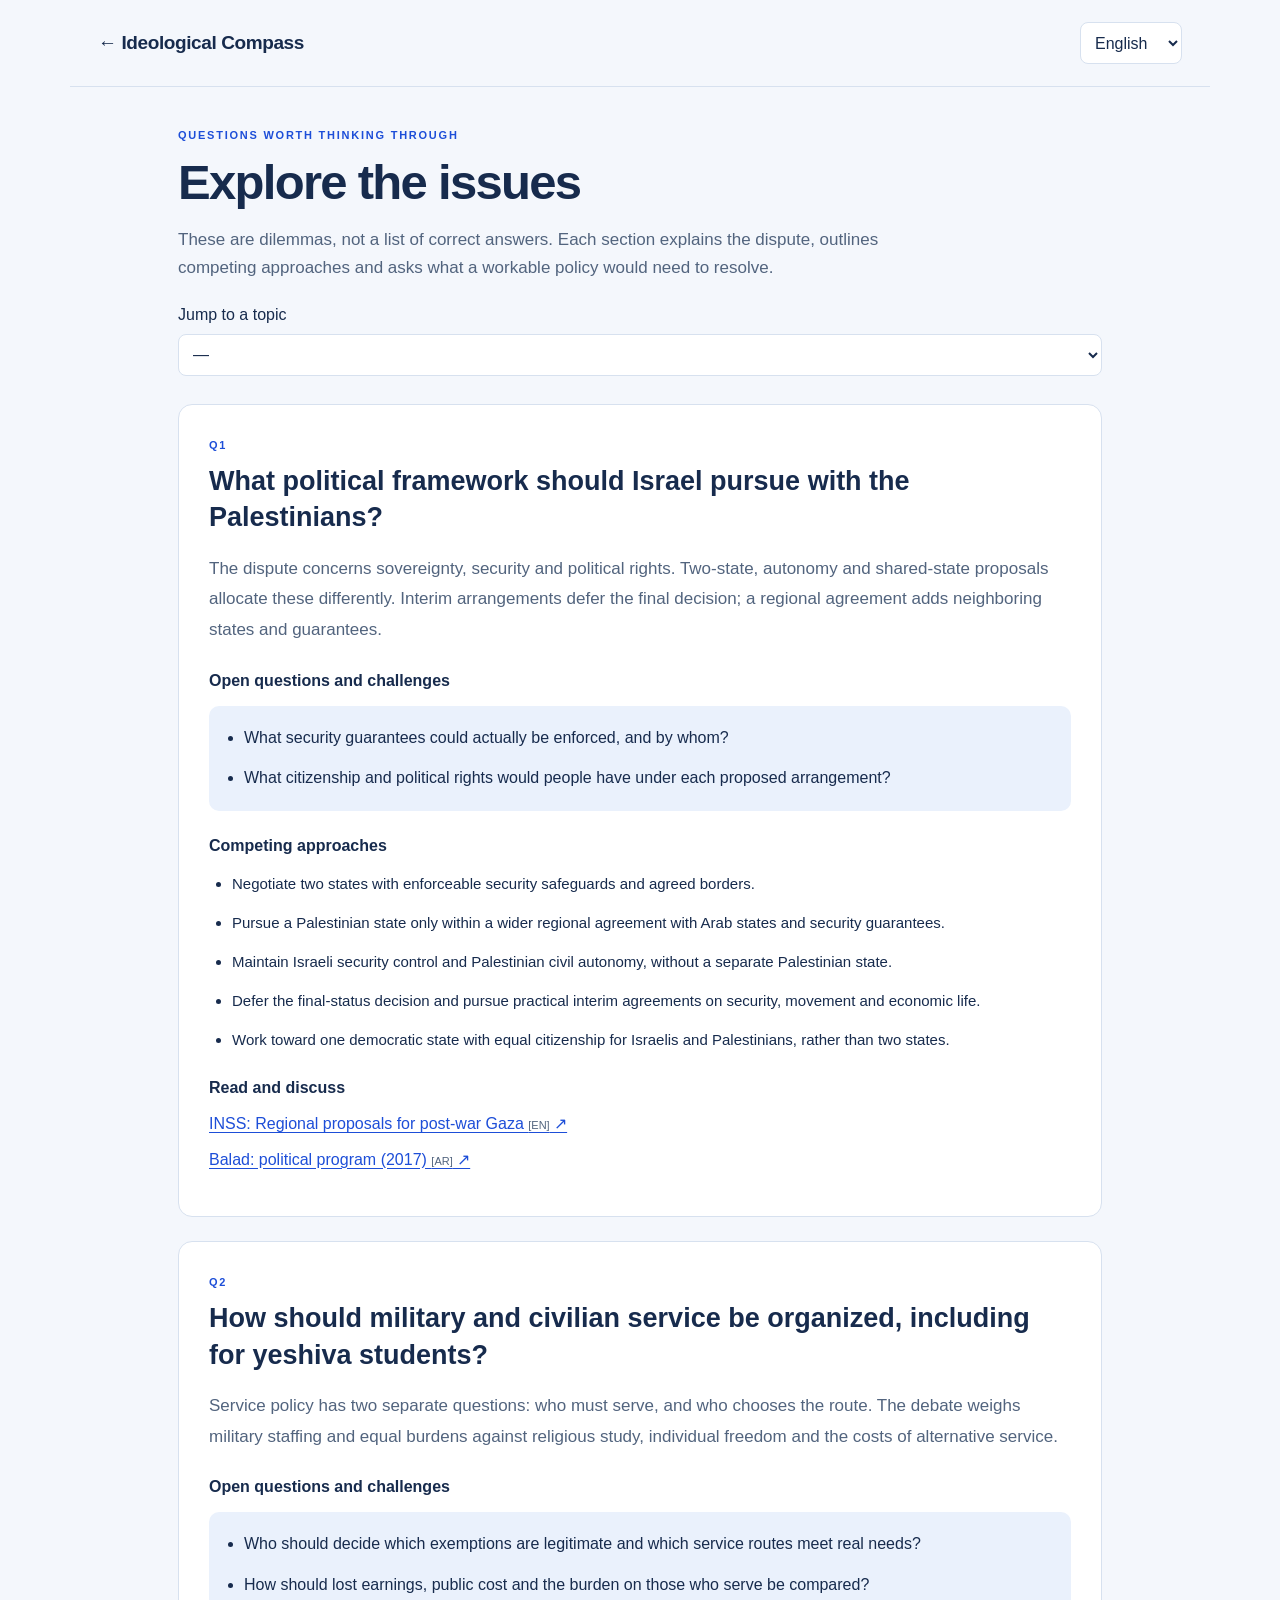
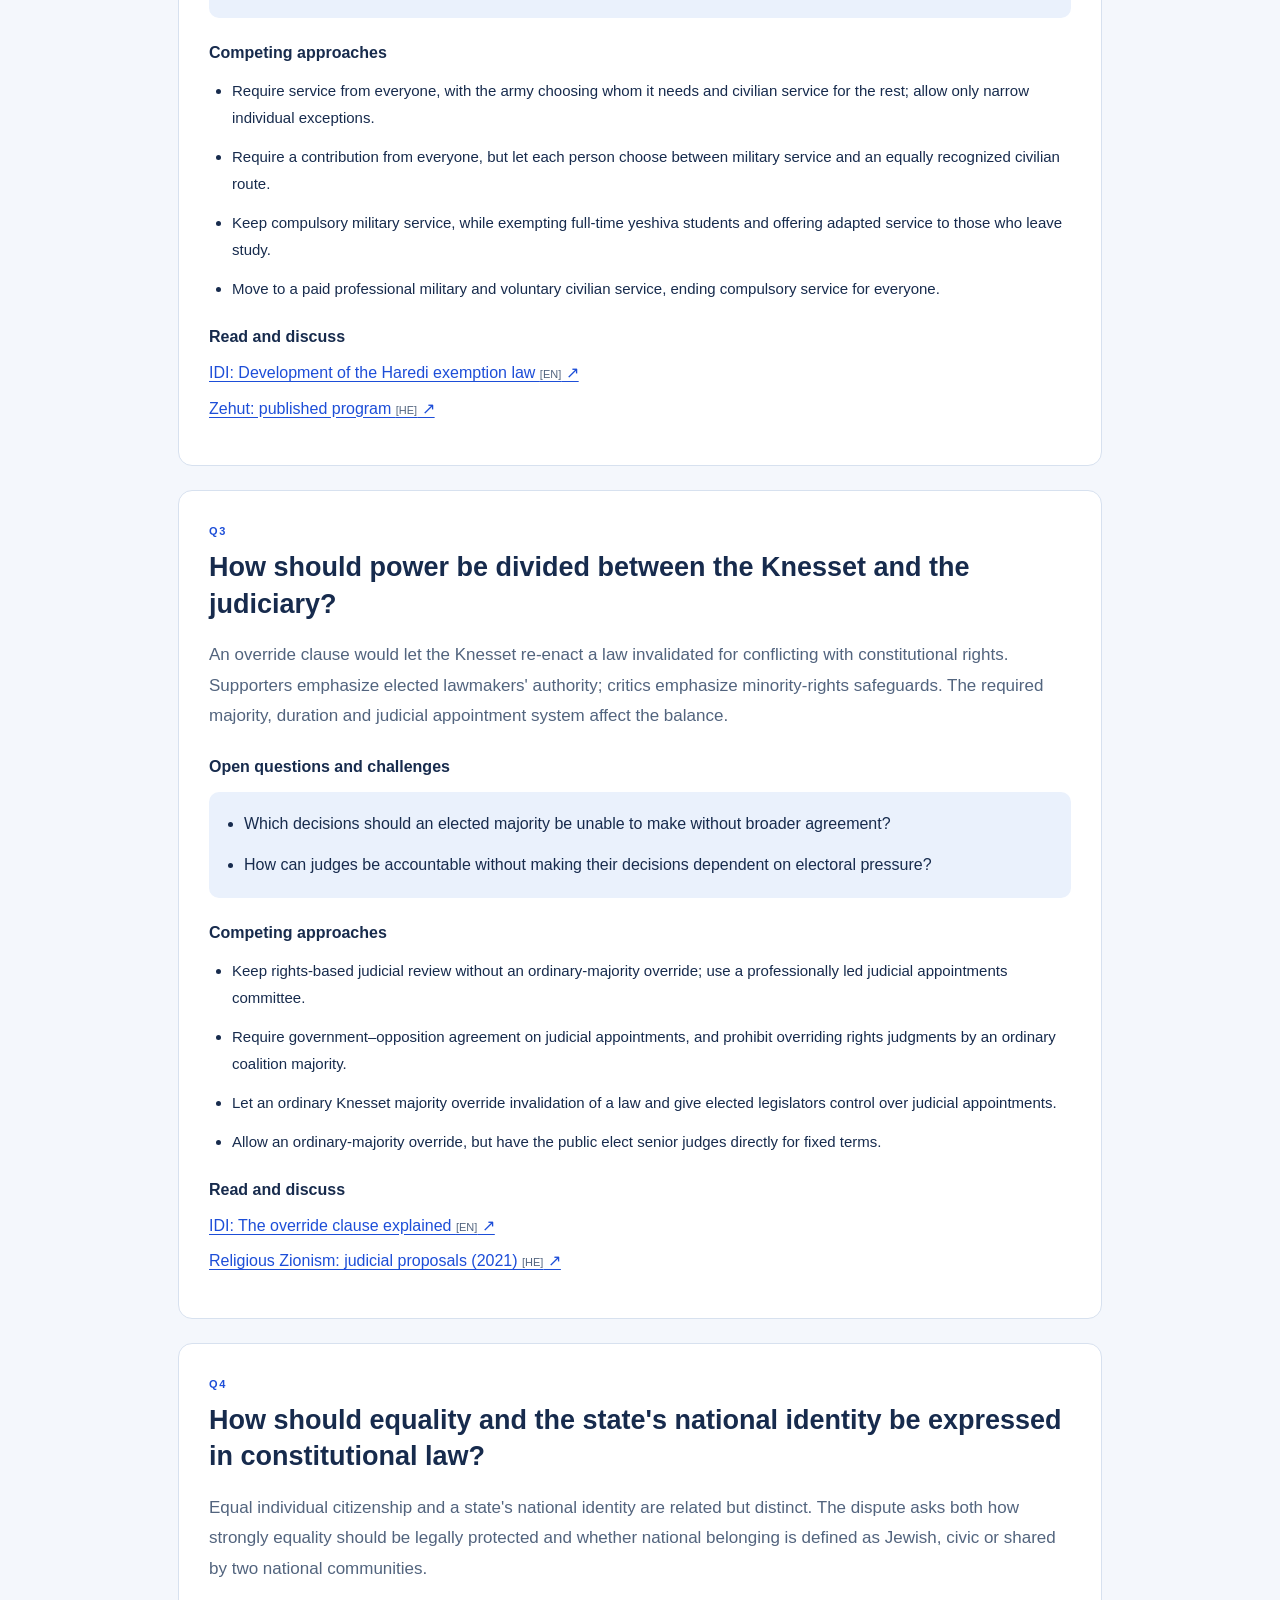
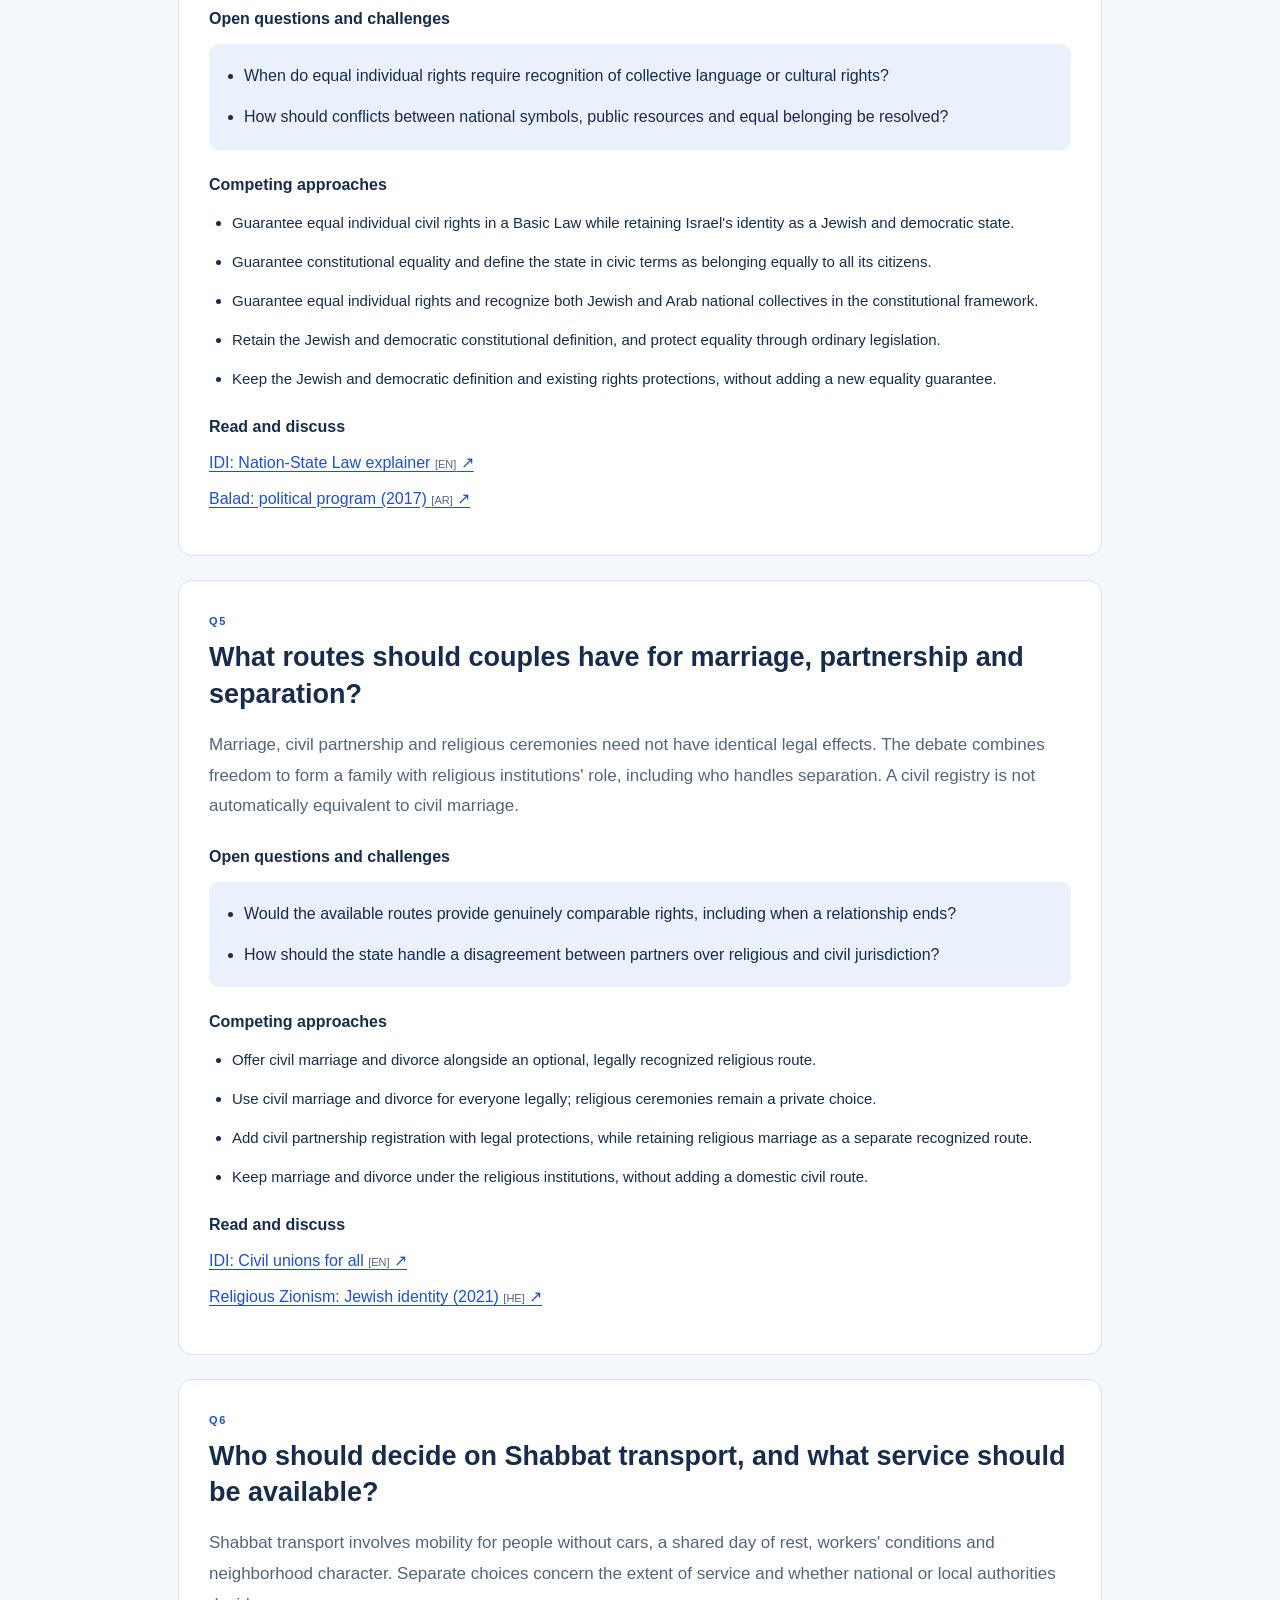
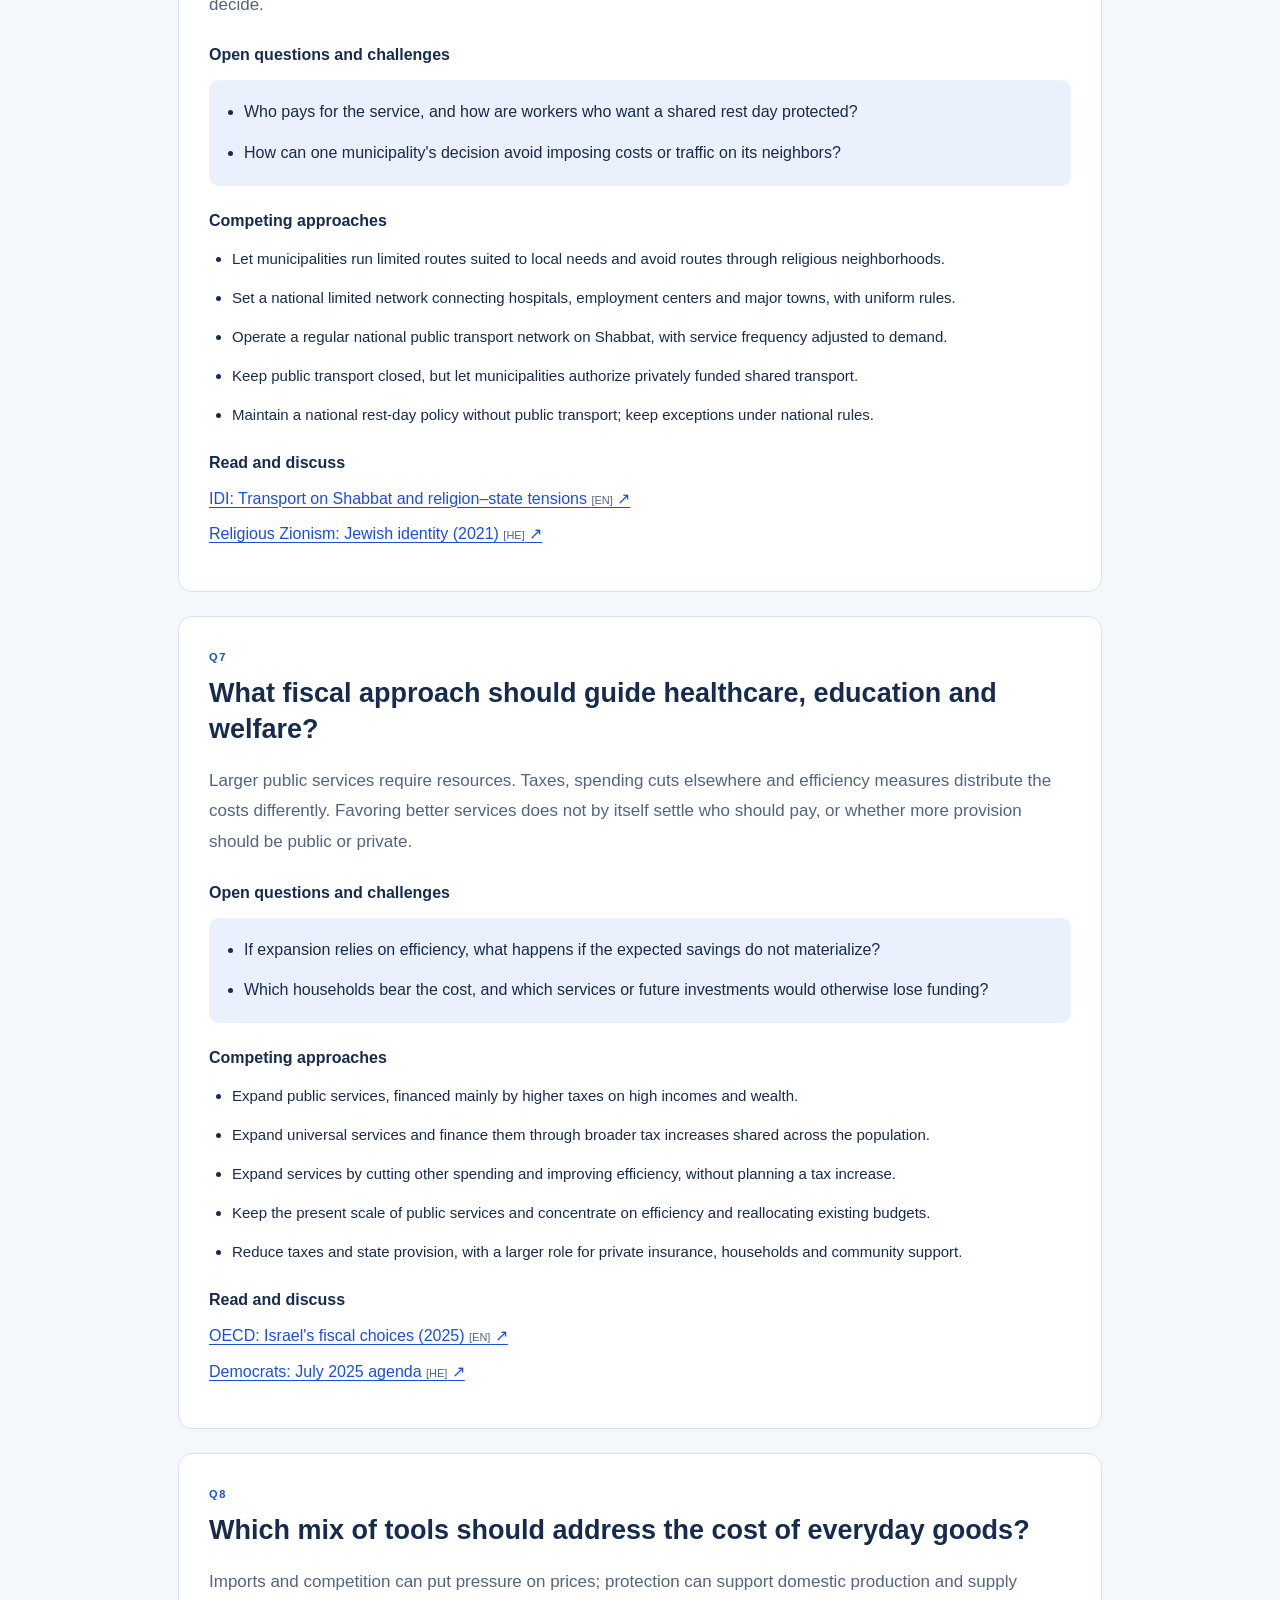
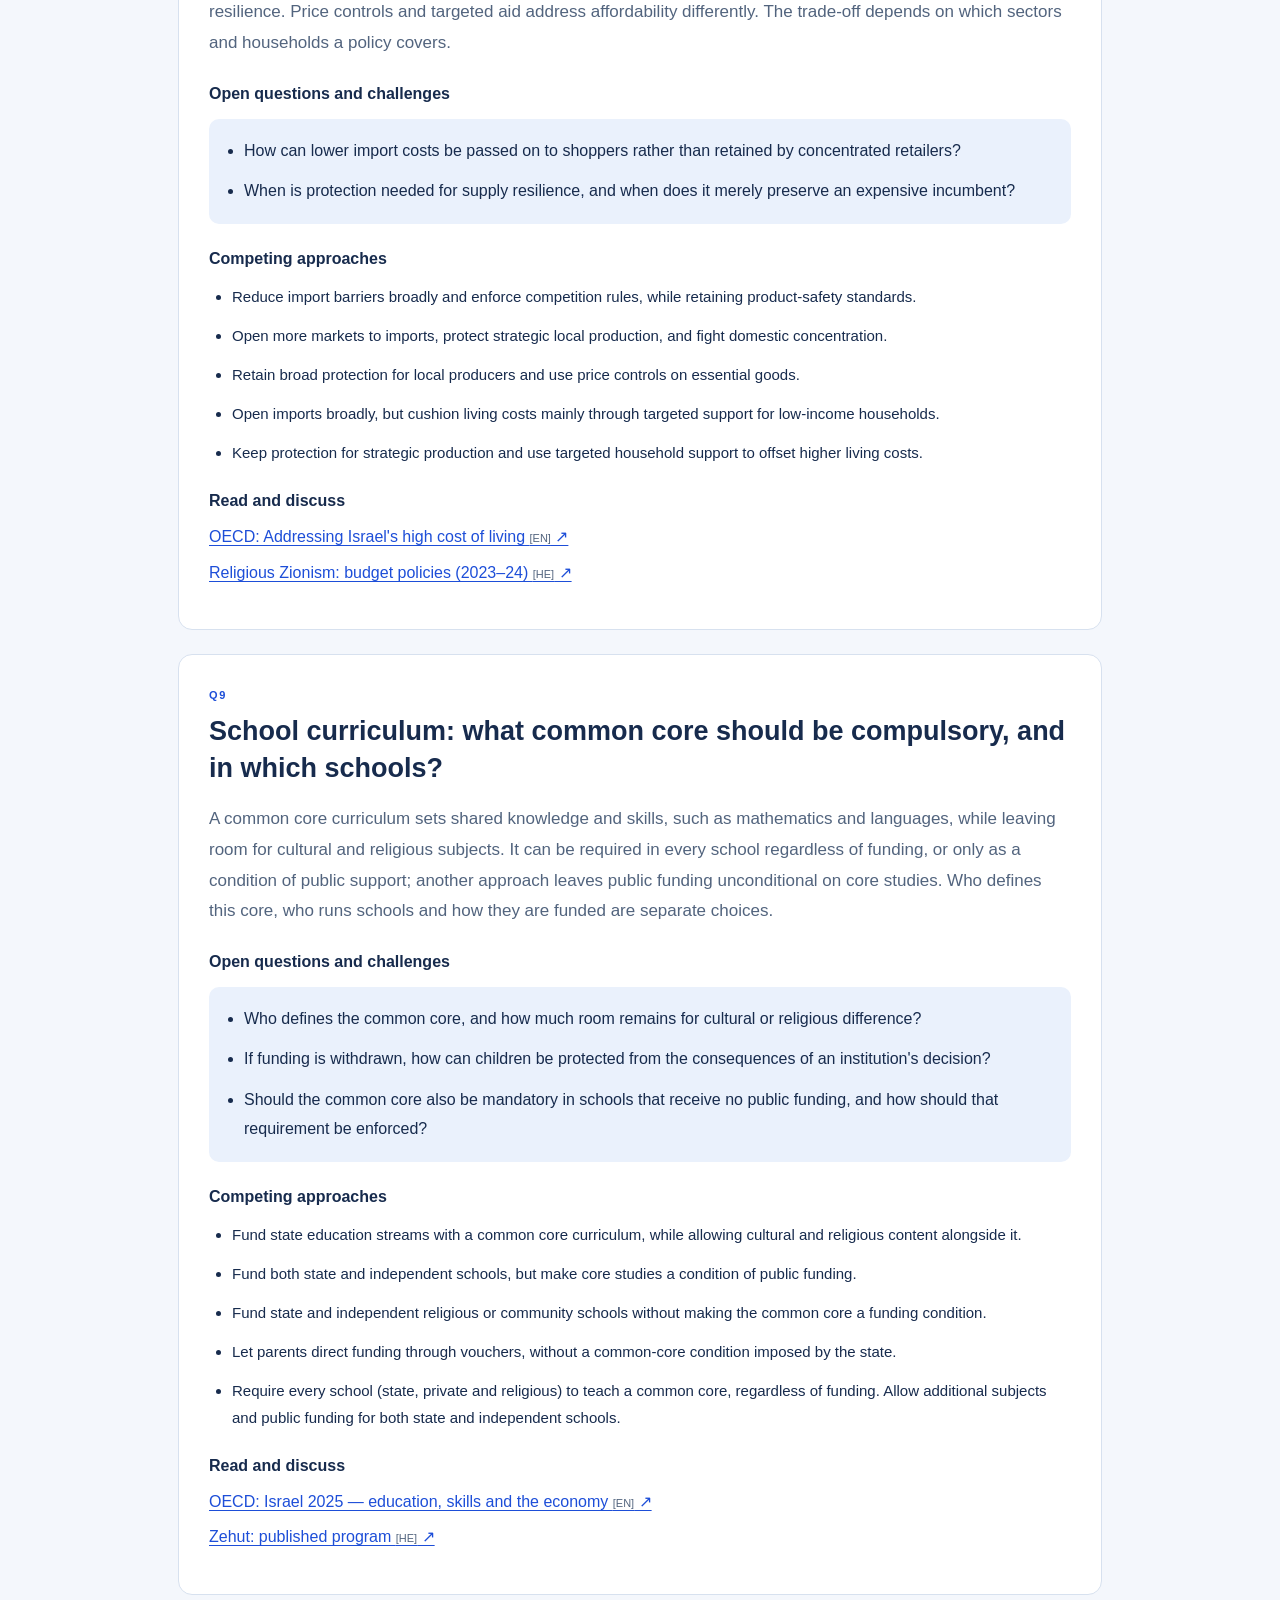
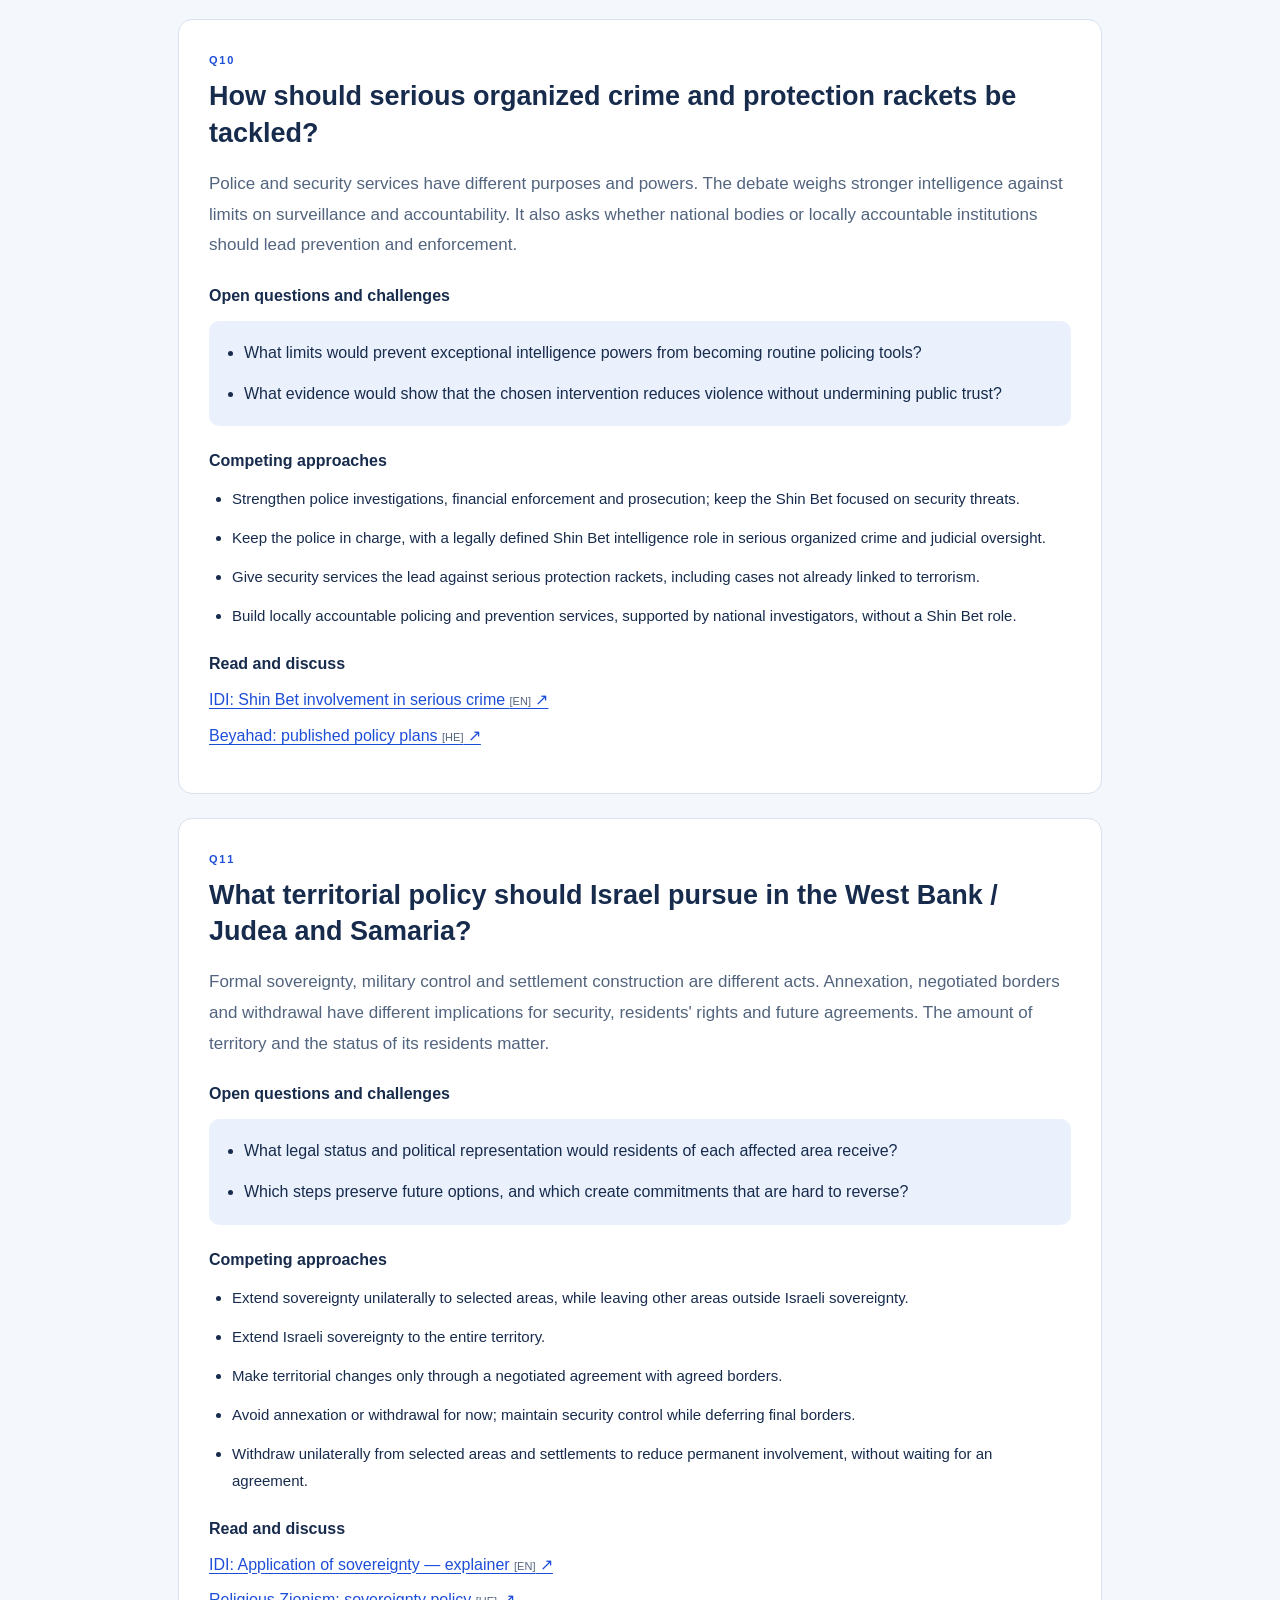
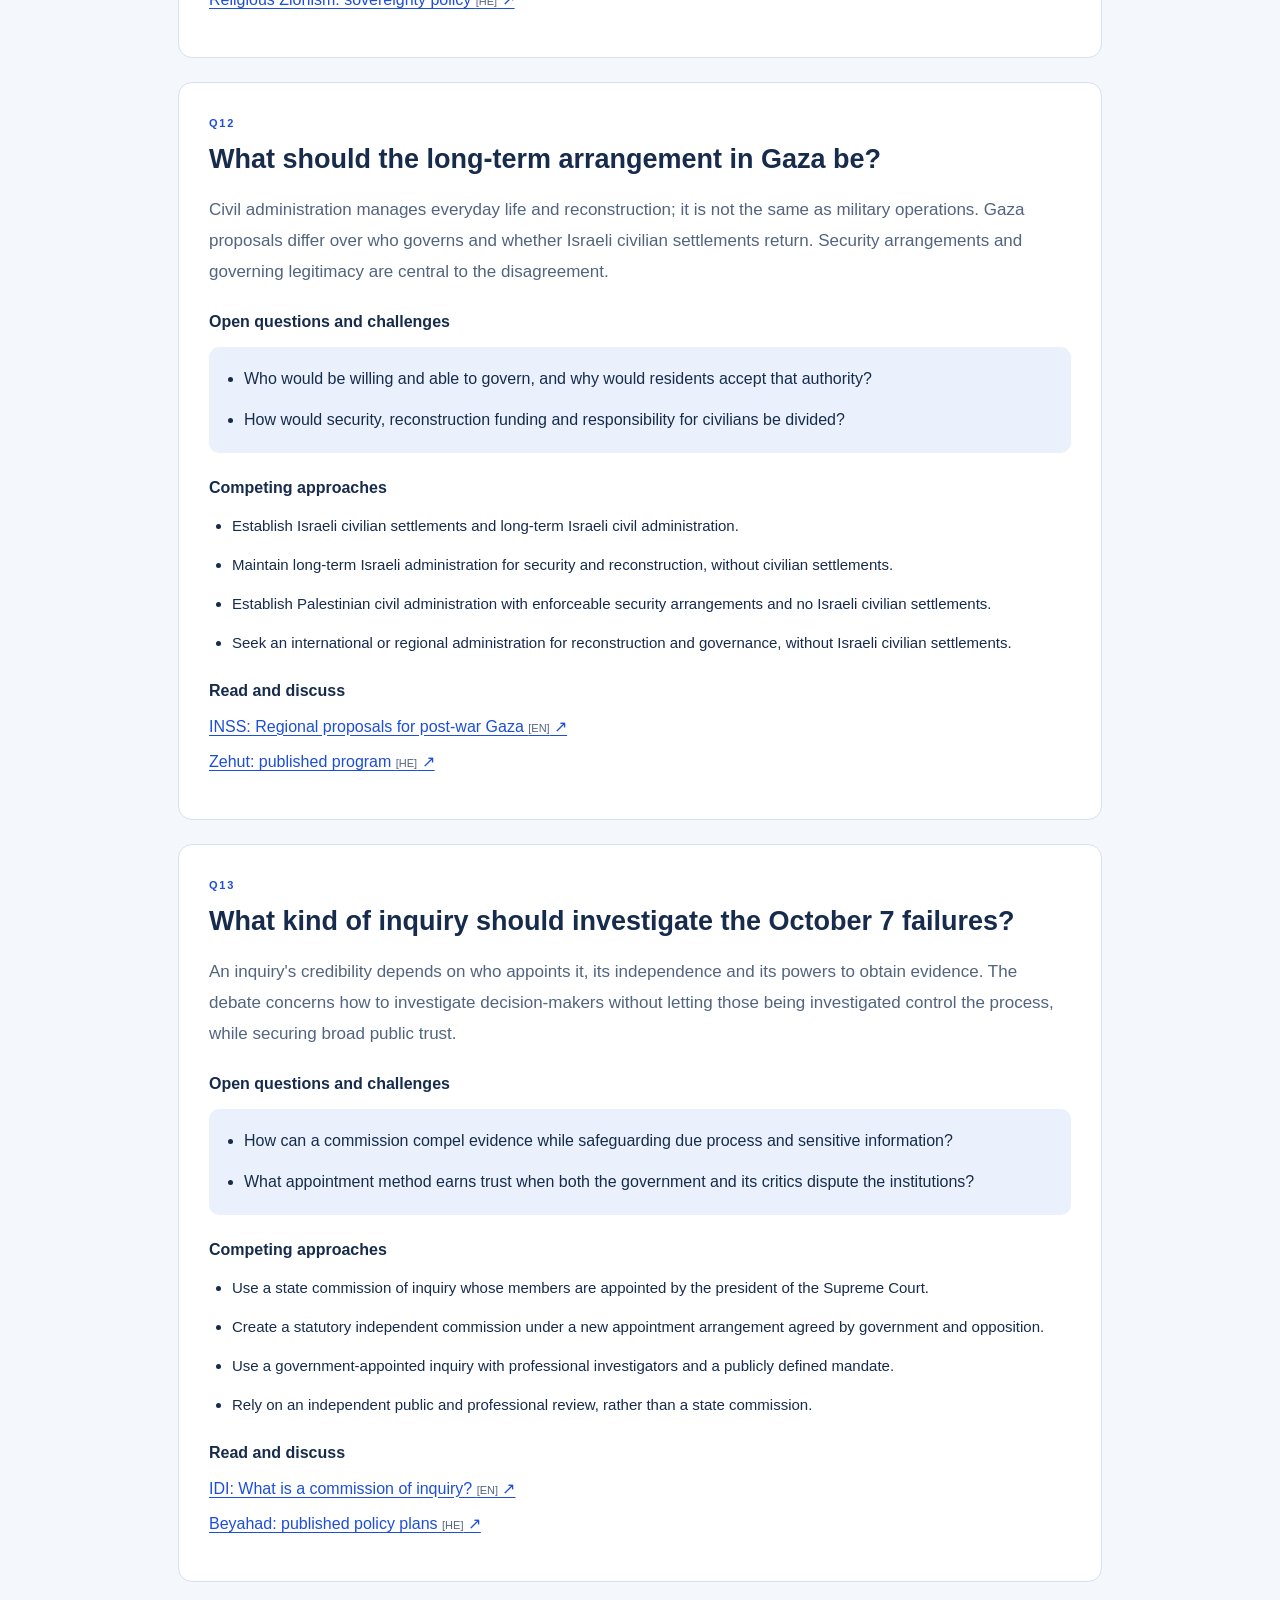
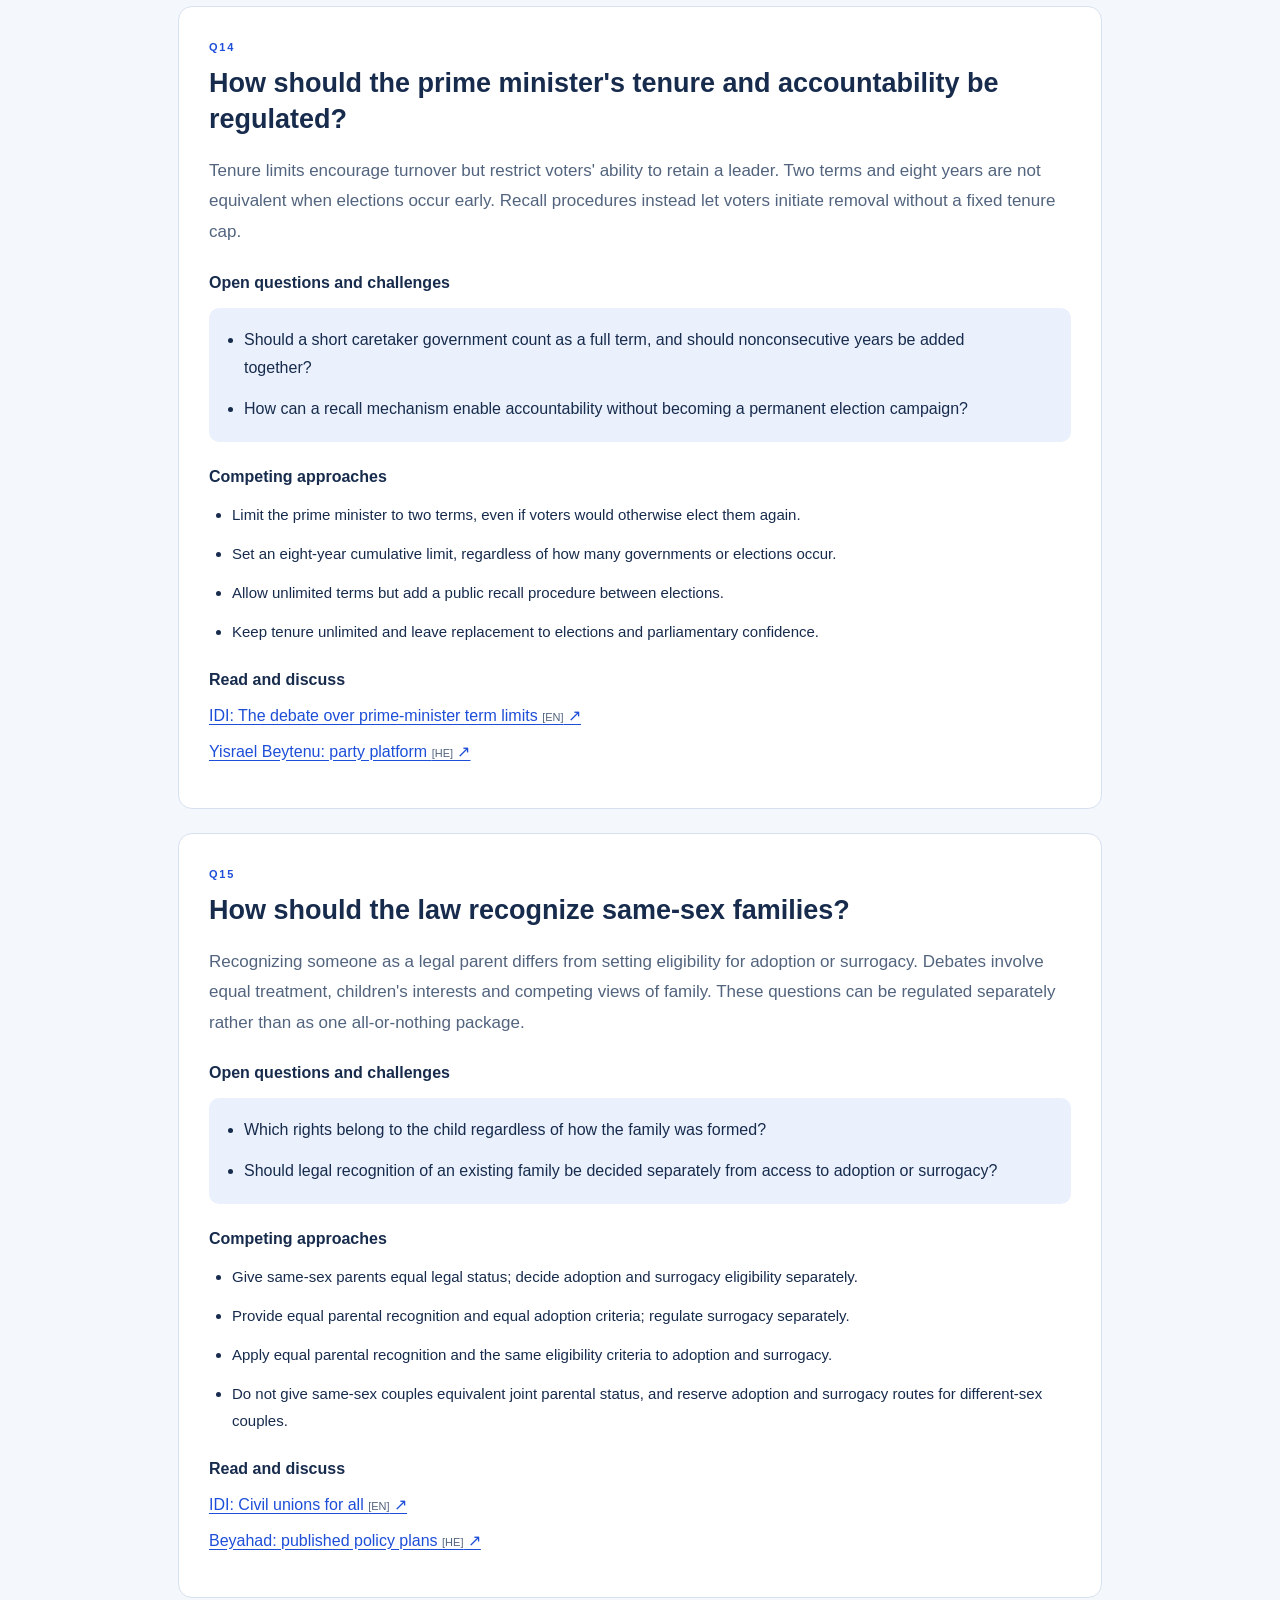
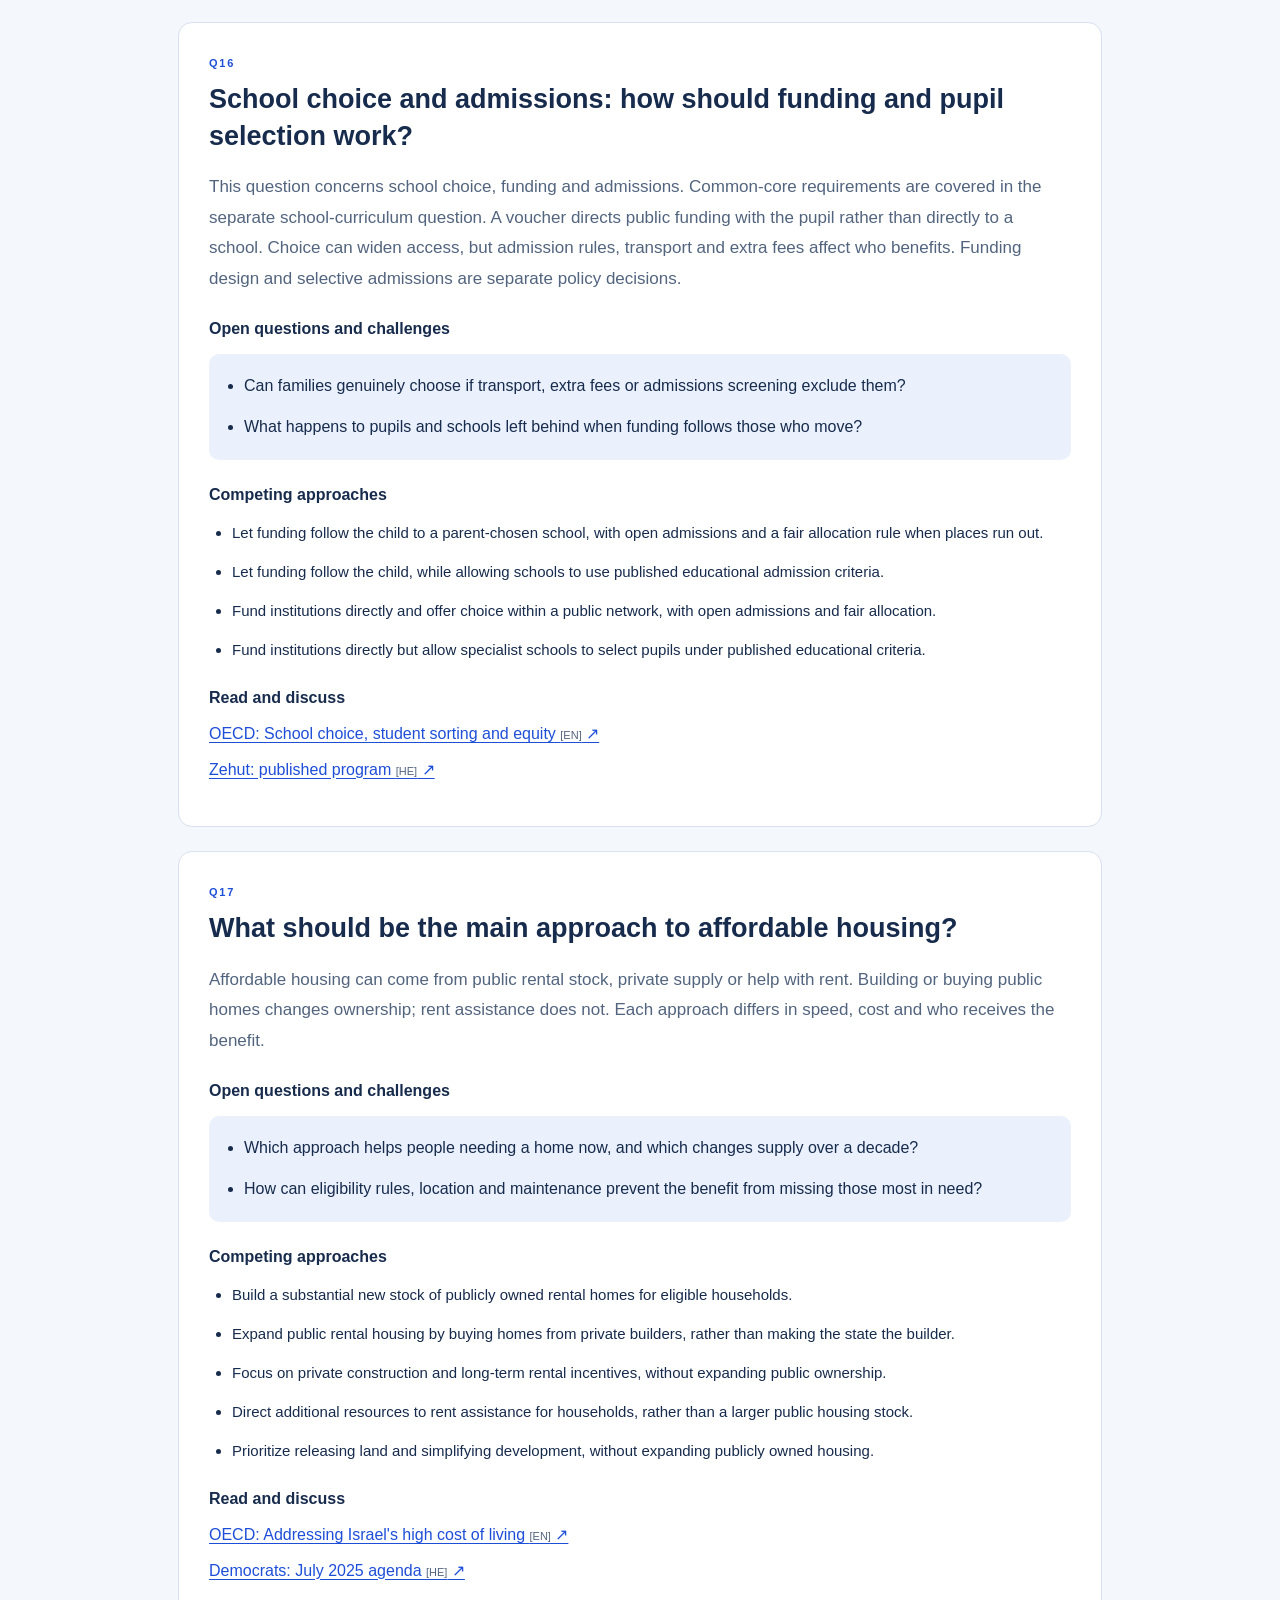
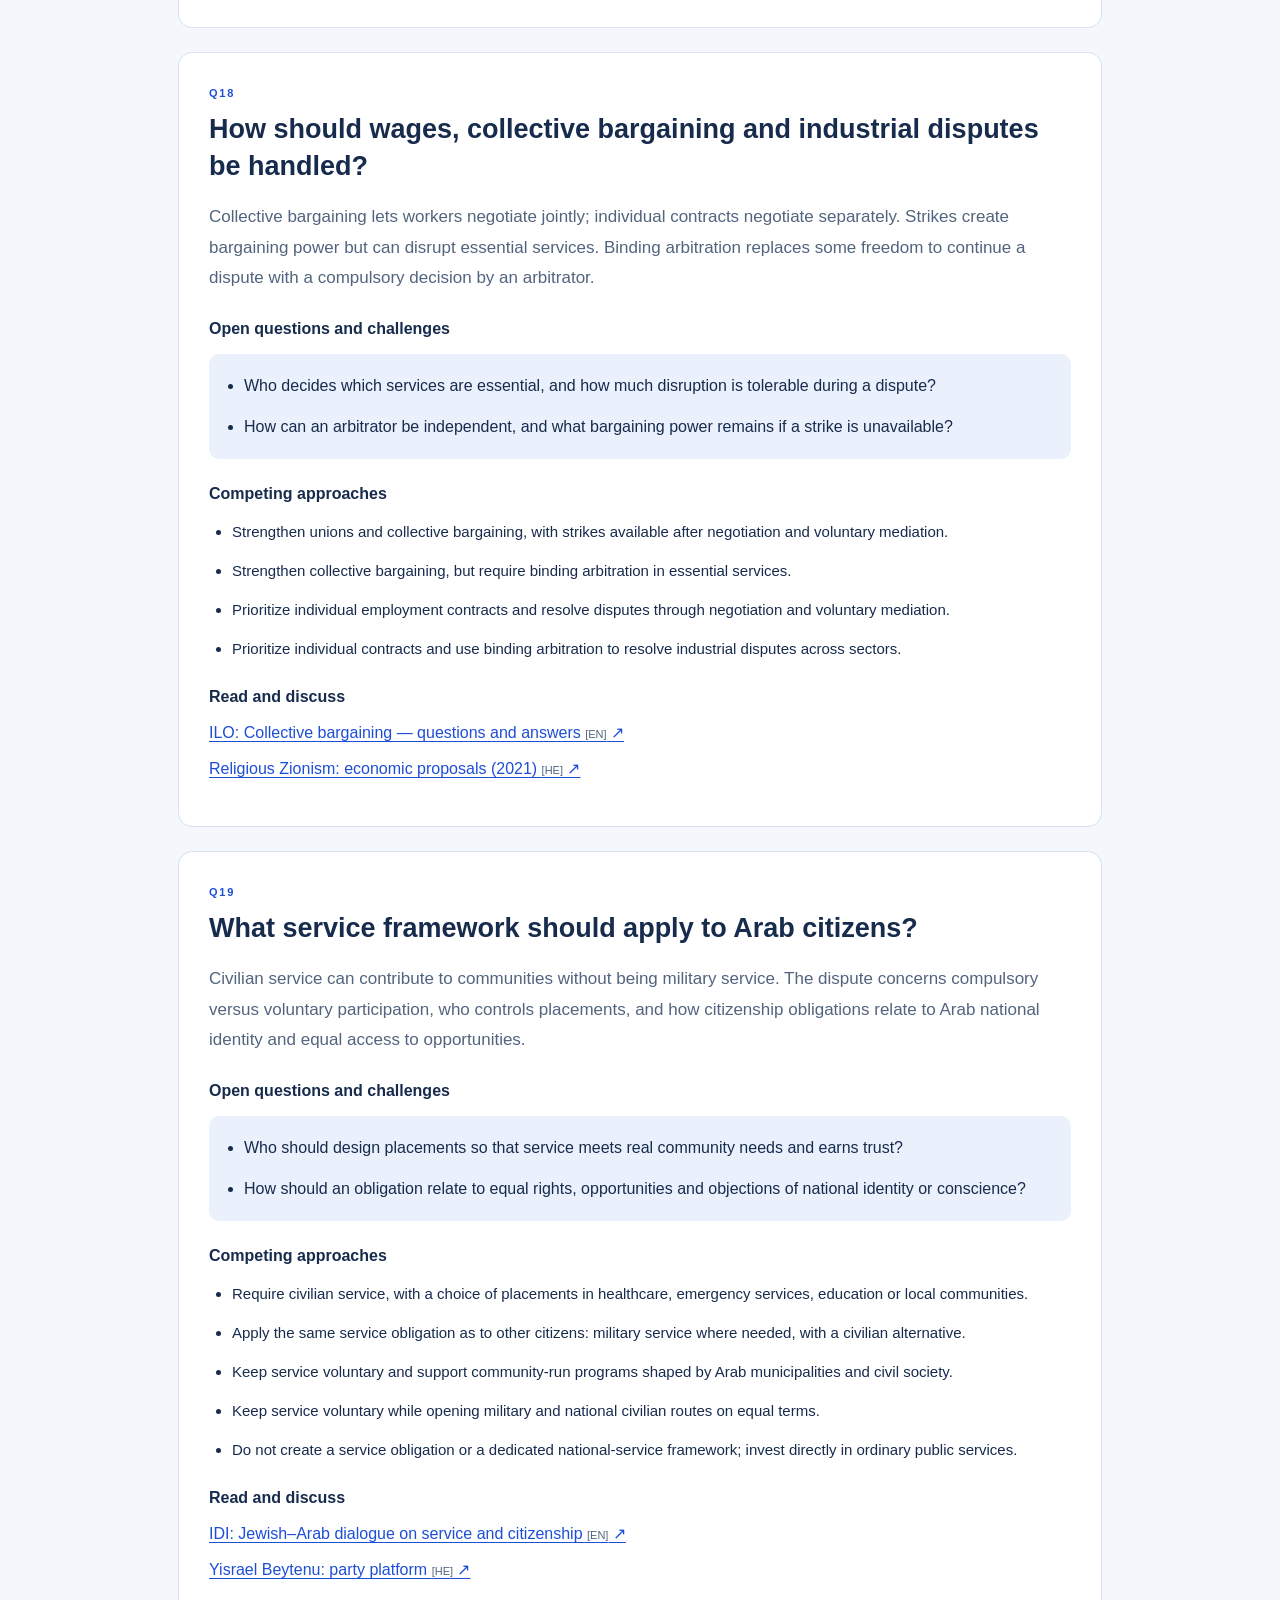
==== commit b5a5f86e: "Clarify compulsory school core and distinguish admissions question" ====
--- a/issues.html
+++ b/issues.html
@@ -108,7 +108,7 @@
 <body>
 <header class="topbar"><a class="brand" id="back" href="index.html">Ideological Compass</a><select id="language" aria-label="Language / שפה / Язык"><option value="en">English</option><option value="he">עברית</option><option value="ru">Русский</option></select></header>
 <main class="issues-page"><section class="intro"><p class="eyebrow" id="eyebrow"></p><h1 id="title"></h1><p id="intro"></p></section><nav id="contents" aria-label="Topics"></nav><div id="issue-sections"></div><footer id="footer"></footer></main>
-<script id="compass-data" type="application/json">{"questions": [{"id": "Q1", "short": true, "domain": "security", "en": "What political framework should Israel pursue with the Palestinians?", "he": "איזו מסגרת מדינית על ישראל לקדם ביחס לפלסטינים?", "dimensions": [{"id": "statehood", "en": "A separate Palestinian state", "he": "מדינה פלסטינית נפרדת", "weight": 1, "values": [{"id": "yes", "en": "Pursue a state with security conditions", "he": "לקדם מדינה בתנאי ביטחון", "ru": "Создание государства при соблюдении условий безопасности"}, {"id": "no", "en": "No separate Palestinian state", "he": "ללא מדינה פלסטינית נפרדת", "ru": "Без отдельного палестинского государства"}, {"id": "defer", "en": "Defer the final-status decision", "he": "לדחות הכרעה על הסדר הקבע", "ru": "Отложить решение об окончательном статусе"}], "ru": "Отдельное палестинское государство", "similarity": {"matrix": {"yes": {"yes": 1, "no": 0, "defer": 0.5}, "no": {"yes": 0, "no": 1, "defer": 0.5}, "defer": {"yes": 0.5, "no": 0.5, "defer": 1}}, "rationale": {"en": "Deferral leaves either final outcome open; accepting and rejecting a separate state are opposed.", "he": "דחיית ההכרעה משאירה את שתי התוצאות פתוחות; תמיכה במדינה נפרדת ושלילתה מנוגדות.", "ru": "Отсрочка оставляет открытыми оба исхода; поддержка и отрицание отдельного государства противоположны."}}}, {"id": "framework", "en": "Political framework", "he": "המסגרת המדינית", "weight": 1, "values": [{"id": "bilateral", "en": "Bilateral negotiated agreement", "he": "הסכם במשא ומתן ישיר", "ru": "Двустороннее соглашение"}, {"id": "regional", "en": "Regional agreement", "he": "הסדר אזורי", "ru": "Региональное соглашение"}, {"id": "autonomy", "en": "Autonomy under Israeli security control", "he": "אוטונומיה תחת שליטה ביטחונית ישראלית", "ru": "Автономия под израильским контролем безопасности"}, {"id": "interim", "en": "Interim arrangements", "he": "הסדרי ביניים", "ru": "Промежуточные договорённости"}, {"id": "shared", "en": "One shared democratic state", "he": "מדינה דמוקרטית משותפת", "ru": "Одно общее демократическое государство"}], "ru": "Политическая модель", "similarity": {"matrix": {"bilateral": {"bilateral": 1, "regional": 0.75, "autonomy": 0.25, "interim": 0.5, "shared": 0}, "regional": {"bilateral": 0.75, "regional": 1, "autonomy": 0.25, "interim": 0.5, "shared": 0}, "autonomy": {"bilateral": 0.25, "regional": 0.25, "autonomy": 1, "interim": 0.5, "shared": 0}, "interim": {"bilateral": 0.5, "regional": 0.5, "autonomy": 0.5, "interim": 1, "shared": 0}, "shared": {"bilateral": 0, "regional": 0, "autonomy": 0, "interim": 0, "shared": 1}}, "rationale": {"en": "Negotiated frameworks overlap strongly; interim arrangements share practical tools with several end-state models.", "he": "מסגרות של הסכם חופפות במידה רבה; להסדרי ביניים כלים משותפים עם כמה מודלים של הסדר קבע.", "ru": "Переговорные модели сильно пересекаются; временные договорённости разделяют практические инструменты с несколькими конечными моделями."}}}], "options": [{"id": "negotiated", "en": "Negotiate two states with enforceable security safeguards and agreed borders.", "he": "לנהל משא ומתן לשתי מדינות, עם הסדרי ביטחון ניתנים לאכיפה וגבולות מוסכמים.", "profile": {"statehood": "yes", "framework": "bilateral"}, "ru": "Вести переговоры о двух государствах с проверяемыми гарантиями безопасности и согласованными границами."}, {"id": "regional", "en": "Pursue a Palestinian state only within a wider regional agreement with Arab states and security guarantees.", "he": "לקדם מדינה פלסטינית רק כחלק מהסדר אזורי רחב עם מדינות ערב וערבויות ביטחוניות.", "profile": {"statehood": "yes", "framework": "regional"}, "ru": "Добиваться создания палестинского государства только в рамках более широкого регионального соглашения с арабскими странами и гарантиями безопасности."}, {"id": "autonomy", "en": "Maintain Israeli security control and Palestinian civil autonomy, without a separate Palestinian state.", "he": "לקיים שליטה ביטחונית ישראלית ואוטונומיה אזרחית פלסטינית, ללא מדינה פלסטינית נפרדת.", "profile": {"statehood": "no", "framework": "autonomy"}, "ru": "Сохранить израильский контроль в сфере безопасности и палестинскую гражданскую автономию без отдельного палестинского государства."}, {"id": "interim", "en": "Defer the final-status decision and pursue practical interim agreements on security, movement and economic life.", "he": "לדחות את ההכרעה על הסדר הקבע ולקדם הסכמי ביניים בנושאי ביטחון, תנועה וכלכלה.", "profile": {"statehood": "defer", "framework": "interim"}, "ru": "Отложить решение об окончательном статусе и заключать промежуточные соглашения по безопасности, передвижению и экономике."}, {"id": "shared", "en": "Work toward one democratic state with equal citizenship for Israelis and Palestinians, rather than two states.", "he": "לפעול למדינה דמוקרטית אחת עם אזרחות שווה לישראלים ולפלסטינים, במקום שתי מדינות.", "profile": {"statehood": "no", "framework": "shared"}, "ru": "Стремиться к одному демократическому государству с равным гражданством для израильтян и палестинцев вместо двух государств."}], "note": "Choose the policy package closest to your view. Each package has two separately scored components; choosing a package does not establish views beyond its wording.", "note_he": "בחרו את חבילת המדיניות הקרובה ביותר לעמדתכם. בכל חלופה שני מרכיבים שמושווים בנפרד; הבחירה אינה מעידה על עמדות מעבר למה שנכתב.", "ru": "Какой политический подход Израилю следует выбрать в отношениях с палестинцами?", "note_ru": "Выберите пакет политики, наиболее близкий к вашей позиции. Его два компонента сравниваются отдельно; выбор не означает согласия с положениями, которые здесь не указаны.", "help": {"overview": {"en": "The dispute concerns sovereignty, security and political rights. Two-state, autonomy and shared-state proposals allocate these differently. Interim arrangements defer the final decision; a regional agreement adds neighboring states and guarantees.", "he": "המחלוקת עוסקת בריבונות, בביטחון ובזכויות פוליטיות. שתי מדינות, אוטונומיה ומדינה משותפת מחלקות אותם אחרת. הסדר ביניים דוחה הכרעה סופית; הסדר אזורי מוסיף מדינות שכנות וערבויות.", "ru": "Спор касается суверенитета, безопасности и политических прав. Два государства, автономия и общее государство распределяют их по-разному. Временные договорённости откладывают окончательное решение, а региональное соглашение привлекает соседние страны и гарантии."}, "links": [{"url": "https://www.inss.org.il/publication/the-day-after/", "title": {"en": "INSS: Regional proposals for post-war Gaza", "he": "INSS: מתווים אזוריים לעזה לאחר המלחמה", "ru": "INSS: региональные варианты послевоенного устройства Газы"}, "kind": "analysis", "language": "en"}, {"url": "https://www.altajamoa.org/نصوص-مؤسسة/2017/03/29/البرنامج-السياسي", "title": {"en": "Balad: political program (2017)", "he": "בל״ד: תוכנית פוליטית (2017)", "ru": "БАЛАД: политическая программа (2017)"}, "kind": "party", "language": "ar"}], "discussion": {"en": ["What security guarantees could actually be enforced, and by whom?", "What citizenship and political rights would people have under each proposed arrangement?"], "he": ["אילו ערבויות ביטחוניות אפשר לאכוף בפועל, ועל ידי מי?", "אילו זכויות אזרחיות ופוליטיות יהיו לתושבים בכל הסדר מוצע?"], "ru": ["Какие гарантии безопасности реально исполнимы и кто их обеспечит?", "Какие гражданские и политические права получат жители при каждом устройстве?"]}}}, {"id": "Q2", "short": true, "domain": "security", "en": "How should military and civilian service be organized, including for yeshiva students?", "he": "כיצד יש להסדיר שירות צבאי ואזרחי, כולל לתלמידי ישיבות?", "dimensions": [{"id": "obligation", "en": "Who is obliged to serve?", "he": "על מי חלה החובה?", "weight": 1, "values": [{"id": "universal", "en": "Universal obligation with narrow individual exceptions", "he": "חובה כללית עם חריגים אישיים מצומצמים", "ru": "Всеобщая обязанность с узкими индивидуальными исключениями"}, {"id": "sector_exemption", "en": "Exemption for full-time yeshiva study", "he": "פטור ללימוד מלא בישיבה", "ru": "Освобождение при очной учёбе в иешиве"}, {"id": "voluntary", "en": "Voluntary service for everyone", "he": "שירות מרצון לכולם", "ru": "Добровольная служба для всех"}], "ru": "Кто обязан служить?", "similarity": {"matrix": {"universal": {"universal": 1, "sector_exemption": 0.5, "voluntary": 0}, "sector_exemption": {"universal": 0.5, "sector_exemption": 1, "voluntary": 0.25}, "voluntary": {"universal": 0, "sector_exemption": 0.25, "voluntary": 1}}, "rationale": {"en": "Universal and sector-exemption models retain conscription; an exemption shares only limited voluntariness with an all-volunteer system.", "he": "חובה כללית ופטור מגזרי משמרים גיוס חובה; לפטור יש רק חפיפה מוגבלת עם שירות מרצון לכולם.", "ru": "Всеобщая обязанность и секторные исключения сохраняют призыв; исключение лишь частично сходно с полностью добровольной системой."}}}, {"id": "pathway", "en": "Service pathway", "he": "מסלול השירות", "weight": 1, "values": [{"id": "military_priority", "en": "Military service takes priority", "he": "עדיפות לשירות צבאי", "ru": "Приоритет потребностей армии"}, {"id": "equal_choice", "en": "Equal choice of military or civilian service", "he": "בחירה שווה בין שירות צבאי לאזרחי", "ru": "Равный выбор военной или гражданской службы"}], "ru": "Порядок выбора службы", "similarity": {"matrix": {"military_priority": {"military_priority": 1, "equal_choice": 0.5}, "equal_choice": {"military_priority": 0.5, "equal_choice": 1}}, "rationale": {"en": "Both provide military and civilian routes, but differ over who chooses the route.", "he": "בשני המודלים קיימים מסלולים צבאיים ואזרחיים, אך זהות הגורם הבוחר שונה.", "ru": "Обе модели предусматривают военный и гражданский пути, но различаются тем, кто выбирает путь."}}}], "options": [{"id": "universal_military", "en": "Require service from everyone, with the army choosing whom it needs and civilian service for the rest; allow only narrow individual exceptions.", "he": "לחייב את כולם בשירות: הצבא יבחר את מי שנחוץ לו, והשאר ישרתו בשירות אזרחי; לאפשר רק חריגים אישיים מצומצמים.", "profile": {"obligation": "universal", "pathway": "military_priority"}, "ru": "Ввести обязанность служить для всех: армия определяет, кто ей нужен, остальные проходят гражданскую службу. Допускать лишь узкие индивидуальные исключения."}, {"id": "universal_choice", "en": "Require a contribution from everyone, but let each person choose between military service and an equally recognized civilian route.", "he": "לחייב את כולם בתרומה, אך לאפשר לכל אדם לבחור בין שירות צבאי למסלול אזרחי בעל מעמד שווה.", "profile": {"obligation": "universal", "pathway": "equal_choice"}, "ru": "Требовать службы от всех, но позволить каждому выбирать между военной и равноценной гражданской службой."}, {"id": "yeshiva_exemption", "en": "Keep compulsory military service, while exempting full-time yeshiva students and offering adapted service to those who leave study.", "he": "להשאיר שירות צבאי חובה, לפטור תלמידי ישיבות הלומדים במשרה מלאה ולהציע שירות מותאם למי שעוזבים את הלימודים.", "profile": {"obligation": "sector_exemption", "pathway": "military_priority"}, "ru": "Сохранить обязательную военную службу, освобождая тех, кто учится в иешиве полный день, и предлагая подходящие условия службы тем, кто прекращает учёбу."}, {"id": "professional", "en": "Move to a paid professional military and voluntary civilian service, ending compulsory service for everyone.", "he": "לעבור לצבא מקצועי בשכר ולשירות אזרחי מרצון, ולבטל את חובת השירות לכולם.", "profile": {"obligation": "voluntary", "pathway": "equal_choice"}, "ru": "Перейти к оплачиваемой профессиональной армии и добровольной гражданской службе, отменив обязательную службу для всех."}], "note": "Choose the policy package closest to your view. Each package has two separately scored components; choosing a package does not establish views beyond its wording.", "note_he": "בחרו את חבילת המדיניות הקרובה ביותר לעמדתכם. בכל חלופה שני מרכיבים שמושווים בנפרד; הבחירה אינה מעידה על עמדות מעבר למה שנכתב.", "ru": "Как организовать военную и гражданскую службу, в том числе для учащихся иешив?", "note_ru": "Выберите пакет политики, наиболее близкий к вашей позиции. Его два компонента сравниваются отдельно; выбор не означает согласия с положениями, которые здесь не указаны.", "help": {"overview": {"en": "Service policy has two separate questions: who must serve, and who chooses the route. The debate weighs military staffing and equal burdens against religious study, individual freedom and the costs of alternative service.", "he": "מדיניות השירות כוללת שתי שאלות נפרדות: מי חייב לשרת ומי בוחר את המסלול. הדיון מאזן בין צורכי כוח האדם והשוויון בנטל לבין לימוד תורה, חירות הפרט ועלות המסלולים החלופיים.", "ru": "Политика службы ставит два вопроса: кто обязан служить и кто выбирает путь. Обсуждаются потребности армии и равенство обязанностей, а также религиозная учёба, личная свобода и стоимость альтернативной службы."}, "links": [{"url": "https://en.idi.org.il/articles/53301", "title": {"en": "IDI: Development of the Haredi exemption law", "he": "IDI: התפתחות הסדרי הפטור לחרדים", "ru": "IDI: история освобождения харедим от службы"}, "kind": "analysis", "language": "en"}, {"url": "https://zehut.org.il/platform/full", "title": {"en": "Zehut: published program", "he": "זהות: המצע המפורסם", "ru": "Зеут: опубликованная программа"}, "kind": "party", "language": "he"}], "discussion": {"en": ["Who should decide which exemptions are legitimate and which service routes meet real needs?", "How should lost earnings, public cost and the burden on those who serve be compared?"], "he": ["מי יקבע אילו פטורים מוצדקים ואילו מסלולי שירות עונים על צרכים אמיתיים?", "כיצד משווים אובדן הכנסה, עלות ציבורית והנטל על המשרתים?"], "ru": ["Кто определяет обоснованные исключения и реально нужные виды службы?", "Как сопоставить потерянный заработок, бюджетные расходы и нагрузку на служащих?"]}}}, {"id": "Q3", "short": true, "domain": "institutions", "en": "How should power be divided between the Knesset and the judiciary?", "he": "כיצד יש לחלק את הכוח בין הכנסת למערכת המשפט?", "dimensions": [{"id": "ordinary_override", "en": "Override by an ordinary coalition majority", "he": "התגברות ברוב קואליציוני רגיל", "weight": 1, "values": [{"id": "yes", "en": "Yes", "he": "כן", "ru": "Да"}, {"id": "no", "en": "No", "he": "לא", "ru": "Нет"}], "ru": "Преодоление судебного решения обычным коалиционным большинством", "similarity": {"matrix": {"yes": {"yes": 1, "no": 0}, "no": {"yes": 0, "no": 1}}, "rationale": {"en": "These are opposed answers to this explicit policy commitment; shared aspects are scored in the other component.", "he": "אלה תשובות מנוגדות להתחייבות המדיניות המפורשת; היבטים משותפים נבחנים במרכיב האחר.", "ru": "Это противоположные ответы на конкретный вопрос политики; общие аспекты учитываются другим компонентом."}}}, {"id": "appointments", "en": "Who selects judges?", "he": "מי בוחר שופטים?", "weight": 1, "values": [{"id": "professional", "en": "Professional committee", "he": "ועדה מקצועית", "ru": "Профессиональная комиссия"}, {"id": "shared", "en": "Government–opposition agreement", "he": "הסכמה בין קואליציה לאופוזיציה", "ru": "Соглашение коалиции и оппозиции"}, {"id": "parliament", "en": "Parliamentary majority", "he": "רוב בכנסת", "ru": "Парламентское большинство"}, {"id": "direct", "en": "Direct public election", "he": "בחירה ישירה בציבור", "ru": "Прямые выборы гражданами"}], "ru": "Кто выбирает судей?", "similarity": {"matrix": {"professional": {"professional": 1, "shared": 0.75, "parliament": 0.25, "direct": 0}, "shared": {"professional": 0.75, "shared": 1, "parliament": 0.5, "direct": 0.25}, "parliament": {"professional": 0.25, "shared": 0.5, "parliament": 1, "direct": 0.5}, "direct": {"professional": 0, "shared": 0.25, "parliament": 0.5, "direct": 1}}, "rationale": {"en": "Credit reflects shared professional checks or electoral accountability, not the identity of a party supporting a model.", "he": "החפיפה מבוססת על בקרה מקצועית או אחריות לנבחרים, ולא על המפלגה התומכת במודל.", "ru": "Сходство отражает общие профессиональные сдержки или выборную подотчётность, а не партийную принадлежность."}}}], "options": [{"id": "professional_review", "en": "Keep rights-based judicial review without an ordinary-majority override; use a professionally led judicial appointments committee.", "he": "לשמור על ביקורת שיפוטית להגנת זכויות ללא התגברות ברוב רגיל; למנות שופטים בוועדה בהובלה מקצועית.", "profile": {"ordinary_override": "no", "appointments": "professional"}, "ru": "Сохранить судебный контроль для защиты прав без возможности преодолеть его обычным большинством; назначать судей через комиссию под руководством профессионалов."}, {"id": "shared_review", "en": "Require government–opposition agreement on judicial appointments, and prohibit overriding rights judgments by an ordinary coalition majority.", "he": "לחייב הסכמה בין קואליציה לאופוזיציה במינוי שופטים, ולא לאפשר לרוב קואליציוני רגיל להתגבר על פסיקות המגינות על זכויות.", "profile": {"ordinary_override": "no", "appointments": "shared"}, "ru": "Назначать судей по соглашению коалиции и оппозиции и не позволять обычному коалиционному большинству преодолевать решения о защите прав."}, {"id": "parliamentary", "en": "Let an ordinary Knesset majority override invalidation of a law and give elected legislators control over judicial appointments.", "he": "לאפשר לרוב רגיל בכנסת להתגבר על פסילת חוק ולהעניק לנבחרי הציבור שליטה במינוי שופטים.", "profile": {"ordinary_override": "yes", "appointments": "parliament"}, "ru": "Разрешить обычному большинству Кнессета преодолевать отмену закона судом и передать избранным депутатам контроль над назначением судей."}, {"id": "direct_election", "en": "Allow an ordinary-majority override, but have the public elect senior judges directly for fixed terms.", "he": "לאפשר התגברות ברוב רגיל, אך לבחור שופטים בכירים בבחירה ישירה של הציבור לתקופות קצובות.", "profile": {"ordinary_override": "yes", "appointments": "direct"}, "ru": "Разрешить преодоление обычным большинством, но избирать высших судей прямым голосованием граждан на фиксированный срок."}], "note": "Choose the policy package closest to your view. Each package has two separately scored components; choosing a package does not establish views beyond its wording.", "note_he": "בחרו את חבילת המדיניות הקרובה ביותר לעמדתכם. בכל חלופה שני מרכיבים שמושווים בנפרד; הבחירה אינה מעידה על עמדות מעבר למה שנכתב.", "ru": "Как распределить полномочия между Кнессетом и судебной системой?", "note_ru": "Выберите пакет политики, наиболее близкий к вашей позиции. Его два компонента сравниваются отдельно; выбор не означает согласия с положениями, которые здесь не указаны.", "help": {"overview": {"en": "An override clause would let the Knesset re-enact a law invalidated for conflicting with constitutional rights. Supporters emphasize elected lawmakers' authority; critics emphasize minority-rights safeguards. The required majority, duration and judicial appointment system affect the balance.", "he": "פסקת התגברות נועדה לאפשר לכנסת לחוקק מחדש חוק שנפסל בשל סתירה לזכויות חוקתיות. תומכים מדגישים את סמכות הנבחרים; מתנגדים מדגישים הגנה על זכויות מיעוט. הרוב הדרוש, משך ההתגברות ושיטת מינוי השופטים משפיעים על האיזון.", "ru": "Положение о преодолении судебного вето позволило бы Кнессету вновь принять закон, отменённый судом из-за нарушения конституционных прав. Сторонники подчёркивают полномочия избранных законодателей, критики — защиту меньшинств. Баланс зависит от требуемого большинства, срока действия и порядка назначения судей."}, "links": [{"url": "https://en.idi.org.il/articles/46387", "title": {"en": "IDI: The override clause explained", "he": "IDI: הסבר על פסקת ההתגברות", "ru": "IDI: что такое преодоление судебного вето"}, "kind": "analysis", "language": "en"}, {"url": "https://zionutdatit.org.il/wp-content/uploads/2021/12/משפט.pdf", "title": {"en": "Religious Zionism: judicial proposals (2021)", "he": "הציונות הדתית: הצעות בתחום המשפט (2021)", "ru": "Религиозный сионизм: судебные предложения (2021)"}, "kind": "party", "language": "he"}], "discussion": {"en": ["Which decisions should an elected majority be unable to make without broader agreement?", "How can judges be accountable without making their decisions dependent on electoral pressure?"], "he": ["אילו החלטות רוב נבחר לא צריך להיות רשאי לקבל בלי הסכמה רחבה יותר?", "כיצד יוצרים אחריות של שופטים בלי להכפיף את פסיקותיהם ללחץ אלקטורלי?"], "ru": ["Какие решения избранное большинство не должно принимать без более широкого согласия?", "Как обеспечить подотчётность судей без зависимости решений от избирательного давления?"]}}}, {"id": "Q4", "short": true, "domain": "institutions", "en": "How should equality and the state's national identity be expressed in constitutional law?", "he": "כיצד יש לבטא את השוויון ואת הזהות הלאומית של המדינה בחוקי היסוד?", "dimensions": [{"id": "equality", "en": "Legal protection for equal civil rights", "he": "עיגון שוויון הזכויות האזרחיות", "weight": 1, "values": [{"id": "constitutional", "en": "Explicit constitutional guarantee", "he": "עיגון מפורש בחוק יסוד", "ru": "Прямая конституционная гарантия"}, {"id": "ordinary", "en": "Ordinary legislation", "he": "חקיקה רגילה", "ru": "Обычное законодательство"}, {"id": "existing", "en": "Retain existing protections", "he": "להשאיר את ההגנות הקיימות", "ru": "Сохранение существующей защиты"}], "ru": "Правовая защита равных гражданских прав", "similarity": {"matrix": {"constitutional": {"constitutional": 1, "ordinary": 0.5, "existing": 0.25}, "ordinary": {"constitutional": 0.5, "ordinary": 1, "existing": 0.5}, "existing": {"constitutional": 0.25, "ordinary": 0.5, "existing": 1}}, "rationale": {"en": "All refer to rights protection but differ in explicitness and legal entrenchment.", "he": "האפשרויות עוסקות בהגנת זכויות אך שונות במפורשות ובעוצמת העיגון המשפטי.", "ru": "Все варианты касаются защиты прав, но различаются её прямотой и уровнем правового закрепления."}}}, {"id": "identity", "en": "National identity", "he": "זהות לאומית", "weight": 1, "values": [{"id": "jewish_democratic", "en": "Jewish and democratic", "he": "יהודית ודמוקרטית", "ru": "Еврейское и демократическое государство"}, {"id": "civic", "en": "Civic state of all citizens", "he": "מדינה אזרחית של כלל אזרחיה", "ru": "Гражданское государство всех граждан"}, {"id": "binational", "en": "Recognition of two national collectives", "he": "הכרה בשני קולקטיבים לאומיים", "ru": "Признание двух национальных общностей"}], "ru": "Национальный характер", "similarity": {"matrix": {"jewish_democratic": {"jewish_democratic": 1, "civic": 0.25, "binational": 0.25}, "civic": {"jewish_democratic": 0.25, "civic": 1, "binational": 0.75}, "binational": {"jewish_democratic": 0.25, "civic": 0.75, "binational": 1}}, "rationale": {"en": "Civic and binational models overlap in equal belonging; national definitions remain a substantive distinction.", "he": "למודל אזרחי ולמודל דו־לאומי חפיפה בשייכות שווה; ההגדרה הלאומית היא הבדל מהותי.", "ru": "Гражданская и двунациональная модели близки по равной принадлежности; национальное определение остаётся существенным различием."}}}], "options": [{"id": "jewish_equal", "en": "Guarantee equal individual civil rights in a Basic Law while retaining Israel's identity as a Jewish and democratic state.", "he": "לעגן בחוק יסוד שוויון זכויות אזרחיות אישיות, לצד זהותה של ישראל כמדינה יהודית ודמוקרטית.", "profile": {"equality": "constitutional", "identity": "jewish_democratic"}, "ru": "Закрепить равные личные гражданские права в Основном законе, сохранив характер Израиля как еврейского и демократического государства."}, {"id": "civic_equal", "en": "Guarantee constitutional equality and define the state in civic terms as belonging equally to all its citizens.", "he": "לעגן שוויון חוקתי ולהגדיר את המדינה במונחים אזרחיים כשייכת באופן שווה לכל אזרחיה.", "profile": {"equality": "constitutional", "identity": "civic"}, "ru": "Гарантировать конституционное равенство и определить государство как гражданское, в равной мере принадлежащее всем его гражданам."}, {"id": "collective_equal", "en": "Guarantee equal individual rights and recognize both Jewish and Arab national collectives in the constitutional framework.", "he": "לעגן שוויון זכויות אישיות ולהכיר במסגרת החוקתית הן בקולקטיב הלאומי היהודי והן בקולקטיב הלאומי הערבי.", "profile": {"equality": "constitutional", "identity": "binational"}, "ru": "Гарантировать равные личные права и признать в конституционном устройстве как еврейскую, так и арабскую национальную общность."}, {"id": "ordinary_equal", "en": "Retain the Jewish and democratic constitutional definition, and protect equality through ordinary legislation.", "he": "להשאיר את ההגדרה החוקתית היהודית והדמוקרטית ולהגן על השוויון בחקיקה רגילה.", "profile": {"equality": "ordinary", "identity": "jewish_democratic"}, "ru": "Сохранить конституционное определение еврейского и демократического государства, защищая равноправие обычными законами."}, {"id": "existing", "en": "Keep the Jewish and democratic definition and existing rights protections, without adding a new equality guarantee.", "he": "להשאיר את ההגדרה היהודית והדמוקרטית ואת הגנות הזכויות הקיימות, ללא עיגון חדש של השוויון.", "profile": {"equality": "existing", "identity": "jewish_democratic"}, "ru": "Сохранить определение еврейского и демократического государства и действующие гарантии прав, не добавляя новой гарантии равенства."}], "note": "Choose the policy package closest to your view. Each package has two separately scored components; choosing a package does not establish views beyond its wording.", "note_he": "בחרו את חבילת המדיניות הקרובה ביותר לעמדתכם. בכל חלופה שני מרכיבים שמושווים בנפרד; הבחירה אינה מעידה על עמדות מעבר למה שנכתב.", "ru": "Как закрепить равноправие и национальный характер государства в Основных законах?", "note_ru": "Выберите пакет политики, наиболее близкий к вашей позиции. Его два компонента сравниваются отдельно; выбор не означает согласия с положениями, которые здесь не указаны.", "help": {"overview": {"en": "Equal individual citizenship and a state's national identity are related but distinct. The dispute asks both how strongly equality should be legally protected and whether national belonging is defined as Jewish, civic or shared by two national communities.", "he": "שוויון אזרחי אישי וזהותה הלאומית של מדינה קשורים אך אינם זהים. המחלוקת עוסקת בעוצמת העיגון המשפטי של השוויון ובשאלה אם השייכות הלאומית מוגדרת כיהודית, אזרחית או משותפת לשתי קהילות לאומיות.", "ru": "Равное личное гражданство и национальный характер государства связаны, но не тождественны. Спор касается силы правовой защиты равенства и определения принадлежности: еврейской, гражданской или общей для двух национальных сообществ."}, "links": [{"url": "https://en.idi.org.il/articles/24241", "title": {"en": "IDI: Nation-State Law explainer", "he": "IDI: הסבר על חוק הלאום", "ru": "IDI: разбор Закона о национальном государстве"}, "kind": "analysis", "language": "en"}, {"url": "https://www.altajamoa.org/نصوص-مؤسسة/2017/03/29/البرنامج-السياسي", "title": {"en": "Balad: political program (2017)", "he": "בל״ד: תוכנית פוליטית (2017)", "ru": "БАЛАД: политическая программа (2017)"}, "kind": "party", "language": "ar"}], "discussion": {"en": ["When do equal individual rights require recognition of collective language or cultural rights?", "How should conflicts between national symbols, public resources and equal belonging be resolved?"], "he": ["מתי שוויון זכויות אישי מחייב הכרה בזכויות לשוניות או תרבותיות קיבוציות?", "כיצד פותרים התנגשות בין סמלים לאומיים, משאבים ציבוריים ושייכות שווה?"], "ru": ["Когда равные личные права требуют признания коллективных языковых или культурных прав?", "Как разрешать конфликты между национальными символами, ресурсами и равной принадлежностью?"]}}}, {"id": "Q5", "short": true, "domain": "religion", "en": "What routes should couples have for marriage, partnership and separation?", "he": "אילו מסלולים יש להציע לזוגות לנישואים, לזוגיות ולפרידה?", "dimensions": [{"id": "civil_route", "en": "Civil legal route", "he": "המסלול האזרחי", "weight": 1, "values": [{"id": "marriage", "en": "Civil marriage and divorce for all", "he": "נישואים וגירושים אזרחיים לכולם", "ru": "Гражданский брак и развод для всех"}, {"id": "registration", "en": "Civil partnership registration", "he": "רישום זוגיות אזרחית", "ru": "Регистрация гражданского партнёрства"}, {"id": "none", "en": "No domestic civil route", "he": "ללא מסלול אזרחי בישראל", "ru": "Без гражданского порядка внутри Израиля"}], "ru": "Гражданский правовой порядок", "similarity": {"matrix": {"marriage": {"marriage": 1, "registration": 0.75, "none": 0}, "registration": {"marriage": 0.75, "registration": 1, "none": 0.25}, "none": {"marriage": 0, "registration": 0.25, "none": 1}}, "rationale": {"en": "Civil registration shares legal protection outside religious marriage, but is not assumed legally equivalent to marriage and divorce.", "he": "רישום אזרחי מעניק הגנות מחוץ לנישואים דתיים, אך אינו נחשב זהה משפטית לנישואים ולגירושים.", "ru": "Гражданская регистрация даёт защиту вне религиозного брака, но не считается юридически равной браку и разводу."}}}, {"id": "religious_role", "en": "Role of religious institutions", "he": "תפקיד המוסדות הדתיים", "weight": 1, "values": [{"id": "optional", "en": "Optional legally recognized religious route", "he": "מסלול דתי מוכר לפי בחירה", "ru": "Религиозный порядок по выбору с юридическим признанием"}, {"id": "private", "en": "Religious ceremonies are private", "he": "טקסים דתיים הם עניין פרטי", "ru": "Религиозные церемонии — частное дело"}, {"id": "exclusive", "en": "Religious institutions have exclusive jurisdiction", "he": "סמכות בלעדית למוסדות הדת", "ru": "Исключительная компетенция религиозных учреждений"}], "ru": "Роль религиозных учреждений", "similarity": {"matrix": {"optional": {"optional": 1, "private": 0.5, "exclusive": 0.25}, "private": {"optional": 0.5, "private": 1, "exclusive": 0}, "exclusive": {"optional": 0.25, "private": 0, "exclusive": 1}}, "rationale": {"en": "Optional and private routes share freedom of choice; optional and exclusive routes retain some formal religious role.", "he": "מסלול לבחירה וטקס פרטי חולקים חופש בחירה; מסלול לבחירה וסמכות בלעדית משמרים תפקיד דתי רשמי כלשהו.", "ru": "Добровольный и частный пути разделяют свободу выбора; добровольный и исключительный сохраняют некоторую официальную роль религии."}}}], "options": [{"id": "parallel", "en": "Offer civil marriage and divorce alongside an optional, legally recognized religious route.", "he": "להציע נישואים וגירושים אזרחיים לצד מסלול דתי מוכר לבחירת הזוג.", "profile": {"civil_route": "marriage", "religious_role": "optional"}, "ru": "Предоставить гражданский брак и развод наряду с добровольно выбираемым, юридически признанным религиозным порядком."}, {"id": "civil_only", "en": "Use civil marriage and divorce for everyone legally; religious ceremonies remain a private choice.", "he": "להסדיר את הנישואים והגירושים של כולם במערכת אזרחית; טקס דתי יישאר בחירה פרטית.", "profile": {"civil_route": "marriage", "religious_role": "private"}, "ru": "Юридически оформлять все браки и разводы в гражданской системе, оставив религиозные церемонии личным выбором."}, {"id": "registration", "en": "Add civil partnership registration with legal protections, while retaining religious marriage as a separate recognized route.", "he": "להוסיף רישום זוגיות אזרחית עם הגנות משפטיות, לצד נישואים דתיים כמסלול מוכר נפרד.", "profile": {"civil_route": "registration", "religious_role": "optional"}, "ru": "Добавить регистрацию гражданского партнёрства с правовой защитой, сохранив религиозный брак как отдельный признанный путь."}, {"id": "religious", "en": "Keep marriage and divorce under the religious institutions, without adding a domestic civil route.", "he": "להשאיר את הנישואים והגירושים בסמכות מוסדות הדת, ללא הוספת מסלול אזרחי בישראל.", "profile": {"civil_route": "none", "religious_role": "exclusive"}, "ru": "Оставить брак и развод в ведении религиозных учреждений, не вводя гражданского порядка внутри Израиля."}], "note": "Choose the policy package closest to your view. Each package has two separately scored components; choosing a package does not establish views beyond its wording.", "note_he": "בחרו את חבילת המדיניות הקרובה ביותר לעמדתכם. בכל חלופה שני מרכיבים שמושווים בנפרד; הבחירה אינה מעידה על עמדות מעבר למה שנכתב.", "ru": "Какие правовые пути должны быть доступны парам для брака, партнёрства и расставания?", "note_ru": "Выберите пакет политики, наиболее близкий к вашей позиции. Его два компонента сравниваются отдельно; выбор не означает согласия с положениями, которые здесь не указаны.", "help": {"overview": {"en": "Marriage, civil partnership and religious ceremonies need not have identical legal effects. The debate combines freedom to form a family with religious institutions' role, including who handles separation. A civil registry is not automatically equivalent to civil marriage.", "he": "לנישואים, לרישום זוגיות ולטקס דתי אין בהכרח אותן תוצאות משפטיות. הדיון משלב חופש להקים משפחה עם תפקיד מוסדות הדת, כולל סמכות בענייני פרידה. רישום אזרחי אינו בהכרח זהה לנישואים אזרחיים.", "ru": "Брак, гражданское партнёрство и религиозная церемония не обязательно имеют одинаковые правовые последствия. Спор соединяет свободу создания семьи с ролью религиозных учреждений, включая расставание. Регистрация не автоматически равна гражданскому браку."}, "links": [{"url": "https://en.idi.org.il/articles/6539", "title": {"en": "IDI: Civil unions for all", "he": "IDI: ברית זוגיות לכולם", "ru": "IDI: гражданские союзы для всех"}, "kind": "analysis", "language": "en"}, {"url": "https://zionutdatit.org.il/wp-content/uploads/2021/12/זהות-יהודית.pdf", "title": {"en": "Religious Zionism: Jewish identity (2021)", "he": "הציונות הדתית: זהות יהודית (2021)", "ru": "Религиозный сионизм: еврейский характер (2021)"}, "kind": "party", "language": "he"}], "discussion": {"en": ["Would the available routes provide genuinely comparable rights, including when a relationship ends?", "How should the state handle a disagreement between partners over religious and civil jurisdiction?"], "he": ["האם המסלולים יספקו זכויות מקבילות בפועל, גם כשהקשר מסתיים?", "כיצד המדינה תטפל במחלוקת בין בני זוג על סמכות דתית או אזרחית?"], "ru": ["Дадут ли разные пути сопоставимые права, в том числе при расставании?", "Как государству решать разногласия партнёров о религиозной и гражданской юрисдикции?"]}}}, {"id": "Q6", "short": true, "domain": "religion", "en": "Who should decide on Shabbat transport, and what service should be available?", "he": "מי צריך להחליט על תחבורה בשבת, ואיזה שירות צריך להיות זמין?", "dimensions": [{"id": "service", "en": "Public transport on Shabbat", "he": "תחבורה ציבורית בשבת", "weight": 1, "values": [{"id": "limited", "en": "Limited public service", "he": "שירות ציבורי מצומצם", "ru": "Ограниченное общественное сообщение"}, {"id": "full", "en": "Regular public network", "he": "רשת ציבורית רגילה", "ru": "Обычная общественная сеть"}, {"id": "none", "en": "No public service", "he": "ללא שירות ציבורי", "ru": "Без общественного сообщения"}], "ru": "Общественный транспорт в шаббат", "similarity": {"matrix": {"limited": {"limited": 1, "full": 0.75, "none": 0.25}, "full": {"limited": 0.75, "full": 1, "none": 0}, "none": {"limited": 0.25, "full": 0, "none": 1}}, "rationale": {"en": "Limited and regular service both provide public mobility; limited service retains more rest-day restrictions.", "he": "שירות מצומצם ורגיל מספקים ניידות ציבורית; שירות מצומצם משמר יותר מגבלות של יום מנוחה.", "ru": "Ограниченное и обычное сообщение обеспечивают общественную мобильность; ограниченное сохраняет больше ограничений дня отдыха."}}}, {"id": "authority", "en": "Decision-making level", "he": "מי מחליט?", "weight": 1, "values": [{"id": "local", "en": "Municipalities", "he": "רשויות מקומיות", "ru": "Муниципалитеты"}, {"id": "national", "en": "National government", "he": "הממשלה", "ru": "Центральное правительство"}], "ru": "Уровень принятия решений", "similarity": {"matrix": {"local": {"local": 1, "national": 0}, "national": {"local": 0, "national": 1}}, "rationale": {"en": "Local discretion and a uniform national decision are different allocations of authority.", "he": "שיקול דעת מקומי והכרעה ארצית אחידה הם חלוקות סמכות שונות.", "ru": "Местное усмотрение и единое общенациональное решение по-разному распределяют полномочия."}}}], "options": [{"id": "local_limited", "en": "Let municipalities run limited routes suited to local needs and avoid routes through religious neighborhoods.", "he": "לאפשר לרשויות להפעיל קווים מצומצמים לפי הצורך המקומי, תוך הימנעות ממעבר בשכונות דתיות.", "profile": {"service": "limited", "authority": "local"}, "ru": "Разрешить муниципалитетам организовывать ограниченные маршруты по местным потребностям, избегая проезда через религиозные кварталы."}, {"id": "national_limited", "en": "Set a national limited network connecting hospitals, employment centers and major towns, with uniform rules.", "he": "לקבוע רשת ארצית מצומצמת המחברת בתי חולים, מוקדי תעסוקה ויישובים מרכזיים, לפי כללים אחידים.", "profile": {"service": "limited", "authority": "national"}, "ru": "Создать ограниченную общенациональную сеть между больницами, центрами занятости и крупными населёнными пунктами по единым правилам."}, {"id": "national_regular", "en": "Operate a regular national public transport network on Shabbat, with service frequency adjusted to demand.", "he": "להפעיל בשבת רשת תחבורה ציבורית ארצית רגילה, בתדירות המותאמת לביקוש.", "profile": {"service": "full", "authority": "national"}, "ru": "Обеспечить обычную общенациональную сеть общественного транспорта в шаббат, регулируя частоту по спросу."}, {"id": "private_local", "en": "Keep public transport closed, but let municipalities authorize privately funded shared transport.", "he": "להשאיר את התחבורה הציבורית סגורה, אך לאפשר לרשויות להתיר תחבורה שיתופית במימון פרטי.", "profile": {"service": "none", "authority": "local"}, "ru": "Не запускать общественный транспорт, но разрешить муниципалитетам одобрять совместные перевозки с частным финансированием."}, {"id": "national_rest", "en": "Maintain a national rest-day policy without public transport; keep exceptions under national rules.", "he": "לקיים מדיניות יום מנוחה ארצית ללא תחבורה ציבורית, עם חריגים לפי כללים ארציים.", "profile": {"service": "none", "authority": "national"}, "ru": "Сохранить общенациональный день отдыха без общественного транспорта, с исключениями по государственным правилам."}], "note": "Choose the policy package closest to your view. Each package has two separately scored components; choosing a package does not establish views beyond its wording.", "note_he": "בחרו את חבילת המדיניות הקרובה ביותר לעמדתכם. בכל חלופה שני מרכיבים שמושווים בנפרד; הבחירה אינה מעידה על עמדות מעבר למה שנכתב.", "ru": "Кто должен решать вопрос о транспорте в шаббат и какое сообщение должно быть доступно?", "note_ru": "Выберите пакет политики, наиболее близкий к вашей позиции. Его два компонента сравниваются отдельно; выбор не означает согласия с положениями, которые здесь не указаны.", "help": {"overview": {"en": "Shabbat transport involves mobility for people without cars, a shared day of rest, workers' conditions and neighborhood character. Separate choices concern the extent of service and whether national or local authorities decide.", "he": "תחבורה בשבת נוגעת לניידות של מי שאין להם רכב, ליום מנוחה משותף, לתנאי עובדים ולאופי השכונות. שתי הכרעות נפרדות הן היקף השירות וזהות הגורם המחליט — הממשלה או הרשות המקומית.", "ru": "Транспорт в шаббат затрагивает мобильность людей без автомобиля, общий день отдыха, условия работников и характер районов. Отдельные решения касаются объёма сообщения и того, кто решает — государство или муниципалитет."}, "links": [{"url": "https://en.idi.org.il/articles/5269", "title": {"en": "IDI: Transport on Shabbat and religion–state tensions", "he": "IDI: תחבורה בשבת ומחלוקת דת ומדינה", "ru": "IDI: транспорт в шаббат и отношения религии и государства"}, "kind": "analysis", "language": "en"}, {"url": "https://zionutdatit.org.il/wp-content/uploads/2021/12/זהות-יהודית.pdf", "title": {"en": "Religious Zionism: Jewish identity (2021)", "he": "הציונות הדתית: זהות יהודית (2021)", "ru": "Религиозный сионизм: еврейский характер (2021)"}, "kind": "party", "language": "he"}], "discussion": {"en": ["Who pays for the service, and how are workers who want a shared rest day protected?", "How can one municipality's decision avoid imposing costs or traffic on its neighbors?"], "he": ["מי מממן את השירות, וכיצד מגינים על עובדים המעוניינים ביום מנוחה משותף?", "כיצד מונעים מהחלטה ברשות אחת להטיל עלויות או תנועה על שכנותיה?"], "ru": ["Кто оплачивает сообщение и как защитить работников, желающих общего дня отдыха?", "Как избежать переноса расходов и трафика из одного муниципалитета в соседние?"]}}}, {"id": "Q7", "short": true, "domain": "economy", "en": "What fiscal approach should guide healthcare, education and welfare?", "he": "איזו מדיניות תקציבית צריכה להנחות את הבריאות, החינוך והרווחה?", "dimensions": [{"id": "services", "en": "Scale of publicly funded services", "he": "היקף השירותים במימון ציבורי", "weight": 1, "values": [{"id": "expand", "en": "Expand", "he": "להרחיב", "ru": "Расширить"}, {"id": "maintain", "en": "Maintain", "he": "לשמר", "ru": "Сохранить"}, {"id": "reduce", "en": "Reduce state provision", "he": "לצמצם את השירות המדינתי", "ru": "Сократить государственное предоставление"}], "ru": "Объём услуг с государственным финансированием", "similarity": {"matrix": {"expand": {"expand": 1, "maintain": 0.5, "reduce": 0}, "maintain": {"expand": 0.5, "maintain": 1, "reduce": 0.5}, "reduce": {"expand": 0, "maintain": 0.5, "reduce": 1}}, "rationale": {"en": "Maintaining scale is intermediate between expanding and reducing it.", "he": "שימור ההיקף הוא מצב ביניים בין הרחבה לצמצום.", "ru": "Сохранение объёма занимает промежуточное положение между расширением и сокращением."}}}, {"id": "funding", "en": "Main funding approach", "he": "דרך המימון העיקרית", "weight": 1, "values": [{"id": "progressive", "en": "Higher taxes on high incomes and wealth", "he": "הגדלת מסים על הכנסות גבוהות והון", "ru": "Повысить налоги на высокие доходы и капитал"}, {"id": "broad", "en": "Broader tax increases", "he": "העלאת מסים רחבה", "ru": "Повысить налоги для более широкого круга плательщиков"}, {"id": "reprioritize", "en": "Reallocate existing spending", "he": "שינוי סדרי עדיפויות בתקציב", "ru": "Перераспределить существующие расходы"}, {"id": "lower_taxes", "en": "Lower taxes and private provision", "he": "הפחתת מסים ומענה פרטי", "ru": "Снизить налоги и расширить частное предоставление"}], "ru": "Основной подход к финансированию", "similarity": {"matrix": {"progressive": {"progressive": 1, "broad": 0.5, "reprioritize": 0.25, "lower_taxes": 0}, "broad": {"progressive": 0.5, "broad": 1, "reprioritize": 0.25, "lower_taxes": 0}, "reprioritize": {"progressive": 0.25, "broad": 0.25, "reprioritize": 1, "lower_taxes": 0.25}, "lower_taxes": {"progressive": 0, "broad": 0, "reprioritize": 0.25, "lower_taxes": 1}}, "rationale": {"en": "Tax increases overlap as revenue tools; reallocations have limited overlap with either tax-based expansion or tax reduction.", "he": "העלאות מס חופפות ככלי הכנסה; לשינוי סדרי עדיפויות חפיפה מוגבלת עם הרחבה במיסוי או עם הפחתת מס.", "ru": "Повышения налогов близки как источник доходов; перераспределение лишь частично сходно с расширением за счёт налогов или их снижением."}}}], "options": [{"id": "progressive_expansion", "en": "Expand public services, financed mainly by higher taxes on high incomes and wealth.", "he": "להרחיב שירותים ציבוריים, בעיקר באמצעות הגדלת המס על הכנסות גבוהות ועל הון.", "profile": {"services": "expand", "funding": "progressive"}, "ru": "Расширять государственно финансируемые услуги, главным образом за счёт повышения налогов на высокие доходы и капитал."}, {"id": "broad_expansion", "en": "Expand universal services and finance them through broader tax increases shared across the population.", "he": "להרחיב שירותים אוניברסליים ולממן אותם בהעלאות מס רחבות המתחלקות על פני האוכלוסייה.", "profile": {"services": "expand", "funding": "broad"}, "ru": "Расширять всеобщие услуги и финансировать их более широким повышением налогов для населения."}, {"id": "reallocate", "en": "Expand services by cutting other spending and improving efficiency, without planning a tax increase.", "he": "להרחיב שירותים באמצעות קיצוץ הוצאות אחרות והתייעלות, ללא העלאת מס מתוכננת.", "profile": {"services": "expand", "funding": "reprioritize"}, "ru": "Расширять услуги за счёт сокращения других расходов и повышения эффективности, не планируя повышения налогов."}, {"id": "maintain", "en": "Keep the present scale of public services and concentrate on efficiency and reallocating existing budgets.", "he": "לשמר את היקף השירותים הציבוריים ולהתמקד בהתייעלות ובחלוקה מחדש של התקציבים הקיימים.", "profile": {"services": "maintain", "funding": "reprioritize"}, "ru": "Сохранить нынешний объём общественных услуг, сосредоточившись на эффективности и перераспределении имеющихся бюджетов."}, {"id": "smaller_state", "en": "Reduce taxes and state provision, with a larger role for private insurance, households and community support.", "he": "להפחית מסים ואת היקף השירות המדינתי, ולהרחיב את תפקיד הביטוח הפרטי, משקי הבית והסיוע הקהילתי.", "profile": {"services": "reduce", "funding": "lower_taxes"}, "ru": "Снизить налоги и объём государственных услуг, увеличив роль частного страхования, домохозяйств и общинной поддержки."}], "note": "Choose the policy package closest to your view. Each package has two separately scored components; choosing a package does not establish views beyond its wording.", "note_he": "בחרו את חבילת המדיניות הקרובה ביותר לעמדתכם. בכל חלופה שני מרכיבים שמושווים בנפרד; הבחירה אינה מעידה על עמדות מעבר למה שנכתב.", "ru": "Какой бюджетный подход выбрать для здравоохранения, образования и социальной поддержки?", "note_ru": "Выберите пакет политики, наиболее близкий к вашей позиции. Его два компонента сравниваются отдельно; выбор не означает согласия с положениями, которые здесь не указаны.", "help": {"overview": {"en": "Larger public services require resources. Taxes, spending cuts elsewhere and efficiency measures distribute the costs differently. Favoring better services does not by itself settle who should pay, or whether more provision should be public or private.", "he": "הרחבת שירותים ציבוריים דורשת משאבים. מסים, קיצוץ בסעיפים אחרים והתייעלות מחלקים את העלות אחרת. תמיכה בשירות טוב יותר אינה קובעת לבדה מי ישלם, או אם ההרחבה תהיה ציבורית או פרטית.", "ru": "Расширение общественных услуг требует ресурсов. Налоги, сокращение других расходов и эффективность по-разному распределяют издержки. Желание лучших услуг само по себе не определяет, кто платит и кто их предоставляет."}, "links": [{"url": "https://www.oecd.org/en/publications/oecd-economic-surveys-israel-2025_d6dd02bc-en/full-report/maintaining-macroeconomic-stability_329dd12a.html", "title": {"en": "OECD: Israel's fiscal choices (2025)", "he": "OECD: אפשרויות המדיניות התקציבית בישראל (2025)", "ru": "ОЭСР: бюджетные решения Израиля (2025)"}, "kind": "research", "language": "en"}, {"url": "https://democrats.org.il/wp-content/uploads/2025/09/agenda2025.pdf", "title": {"en": "Democrats: July 2025 agenda", "he": "הדמוקרטים: תוכנית יולי 2025", "ru": "Демократы: программа июля 2025 года"}, "kind": "party", "language": "he"}], "discussion": {"en": ["If expansion relies on efficiency, what happens if the expected savings do not materialize?", "Which households bear the cost, and which services or future investments would otherwise lose funding?"], "he": ["אם ההרחבה נשענת על התייעלות, מה קורה כשהחיסכון הצפוי אינו מתממש?", "אילו משקי בית נושאים בעלות, ואילו שירותים או השקעות עתידיות עלולים לאבד מימון?"], "ru": ["Что делать, если расширение опирается на эффективность, а экономия не возникает?", "Какие семьи несут расходы и какие услуги или будущие инвестиции теряют финансирование?"]}}}, {"id": "Q8", "short": true, "domain": "economy", "en": "Which mix of tools should address the cost of everyday goods?", "he": "באיזה שילוב כלים יש לטפל ביוקר המוצרים היומיומיים?", "dimensions": [{"id": "imports", "en": "Import policy", "he": "מדיניות יבוא", "weight": 1, "values": [{"id": "open", "en": "Broadly reduce import barriers", "he": "צמצום רחב של חסמי יבוא", "ru": "Широкое снижение импортных барьеров"}, {"id": "selective", "en": "Selective opening with strategic protection", "he": "פתיחה סלקטיבית עם הגנה על ענפים אסטרטגיים", "ru": "Выборочное открытие с защитой стратегических отраслей"}, {"id": "protect", "en": "Retain broad import protection", "he": "שימור הגנה רחבה מפני יבוא", "ru": "Сохранение широкой защиты от импорта"}], "ru": "Импортная политика", "similarity": {"matrix": {"open": {"open": 1, "selective": 0.5, "protect": 0}, "selective": {"open": 0.5, "selective": 1, "protect": 0.5}, "protect": {"open": 0, "selective": 0.5, "protect": 1}}, "rationale": {"en": "Selective opening shares liberalization with open trade and protection with the protected model.", "he": "פתיחה סלקטיבית חולקת פתיחת שווקים עם יבוא פתוח והגנה עם המודל המוגן.", "ru": "Выборочное открытие разделяет либерализацию с открытым импортом и защиту с протекционизмом."}}}, {"id": "consumer_tool", "en": "Main consumer policy tool", "he": "כלי המדיניות המרכזי לצרכן", "weight": 1, "values": [{"id": "competition", "en": "Competition and antitrust enforcement", "he": "תחרות ואכיפה נגד ריכוזיות", "ru": "Конкуренция и антимонопольный контроль"}, {"id": "prices", "en": "Price controls", "he": "פיקוח מחירים", "ru": "Регулирование цен"}, {"id": "support", "en": "Targeted household support", "he": "סיוע ממוקד למשקי בית", "ru": "Адресная помощь домохозяйствам"}], "ru": "Основной инструмент поддержки потребителей", "similarity": {"matrix": {"competition": {"competition": 1, "prices": 0, "support": 0.25}, "prices": {"competition": 0, "prices": 1, "support": 0.5}, "support": {"competition": 0.25, "prices": 0.5, "support": 1}}, "rationale": {"en": "Price controls and household support both intervene directly in affordability, but through different mechanisms.", "he": "פיקוח מחירים וסיוע למשקי בית מתערבים ישירות ביכולת הקנייה, אך במנגנונים שונים.", "ru": "Контроль цен и помощь домохозяйствам прямо влияют на доступность товаров, но разными механизмами."}}}], "options": [{"id": "open_competition", "en": "Reduce import barriers broadly and enforce competition rules, while retaining product-safety standards.", "he": "לצמצם חסמי יבוא באופן רחב ולאכוף תחרות, תוך שמירה על תקני בטיחות למוצרים.", "profile": {"imports": "open", "consumer_tool": "competition"}, "ru": "Широко снижать импортные барьеры и обеспечивать конкуренцию, сохраняя стандарты безопасности товаров."}, {"id": "selective_competition", "en": "Open more markets to imports, protect strategic local production, and fight domestic concentration.", "he": "לפתוח שווקים נוספים ליבוא, להגן על ייצור מקומי אסטרטגי ולהיאבק בריכוזיות המקומית.", "profile": {"imports": "selective", "consumer_tool": "competition"}, "ru": "Открывать больше рынков для импорта, защищать стратегически важное местное производство и бороться с концентрацией рынка."}, {"id": "protect_prices", "en": "Retain broad protection for local producers and use price controls on essential goods.", "he": "לשמור על הגנה רחבה ליצרנים מקומיים ולהפעיל פיקוח מחירים על מוצרי יסוד.", "profile": {"imports": "protect", "consumer_tool": "prices"}, "ru": "Сохранить широкую защиту местных производителей и регулировать цены на основные товары."}, {"id": "open_support", "en": "Open imports broadly, but cushion living costs mainly through targeted support for low-income households.", "he": "לפתוח את היבוא באופן רחב, אך להקל על יוקר המחיה בעיקר בסיוע ממוקד למשקי בית מעוטי הכנסה.", "profile": {"imports": "open", "consumer_tool": "support"}, "ru": "Широко открыть импорт, но смягчать дороговизну прежде всего адресной помощью малообеспеченным домохозяйствам."}, {"id": "selective_support", "en": "Keep protection for strategic production and use targeted household support to offset higher living costs.", "he": "להשאיר הגנה על ייצור אסטרטגי ולפצות על יוקר המחיה באמצעות סיוע ממוקד למשקי בית.", "profile": {"imports": "selective", "consumer_tool": "support"}, "ru": "Сохранить защиту стратегического производства и компенсировать дороговизну адресной помощью домохозяйствам."}], "note": "Choose the policy package closest to your view. Each package has two separately scored components; choosing a package does not establish views beyond its wording.", "note_he": "בחרו את חבילת המדיניות הקרובה ביותר לעמדתכם. בכל חלופה שני מרכיבים שמושווים בנפרד; הבחירה אינה מעידה על עמדות מעבר למה שנכתב.", "ru": "Каким сочетанием мер снижать стоимость повседневных товаров?", "note_ru": "Выберите пакет политики, наиболее близкий к вашей позиции. Его два компонента сравниваются отдельно; выбор не означает согласия с положениями, которые здесь не указаны.", "help": {"overview": {"en": "Imports and competition can put pressure on prices; protection can support domestic production and supply resilience. Price controls and targeted aid address affordability differently. The trade-off depends on which sectors and households a policy covers.", "he": "יבוא ותחרות יכולים ללחוץ להורדת מחירים; הגנה יכולה לתמוך בייצור מקומי ובחוסן האספקה. פיקוח מחירים וסיוע ממוקד מטפלים ביכולת הקנייה בדרכים שונות. הפשרה תלויה בענפים ובמשקי הבית שהמדיניות מכסה.", "ru": "Импорт и конкуренция могут сдерживать цены, а защита — поддерживать местное производство и устойчивость поставок. Контроль цен и адресная помощь действуют по-разному. Компромисс зависит от охваченных отраслей и домохозяйств."}, "links": [{"url": "https://www.oecd.org/en/publications/oecd-economic-surveys-israel-2025_d6dd02bc-en/full-report/addressing-the-high-cost-of-living_bfe408a2.html", "title": {"en": "OECD: Addressing Israel's high cost of living", "he": "OECD: התמודדות עם יוקר המחיה בישראל", "ru": "ОЭСР: борьба с дороговизной в Израиле"}, "kind": "research", "language": "en"}, {"url": "https://zionutdatit.org.il/budget/", "title": {"en": "Religious Zionism: budget policies (2023–24)", "he": "הציונות הדתית: מדיניות תקציב (2023–24)", "ru": "Религиозный сионизм: бюджетная политика (2023–24)"}, "kind": "party", "language": "he"}], "discussion": {"en": ["How can lower import costs be passed on to shoppers rather than retained by concentrated retailers?", "When is protection needed for supply resilience, and when does it merely preserve an expensive incumbent?"], "he": ["כיצד מבטיחים שהוזלת היבוא תגיע לקונים ולא תישאר אצל קמעונאים ריכוזיים?", "מתי הגנה נדרשת לחוסן האספקה, ומתי היא רק משמרת ספק יקר?"], "ru": ["Как передать снижение импортных затрат покупателям, а не крупным торговым сетям?", "Когда защита нужна для устойчивости поставок, а когда лишь сохраняет дорогого действующего поставщика?"]}}}, {"id": "Q9", "short": true, "domain": "services", "en": "What common curriculum should schools teach, and how should they be funded and governed?", "he": "איזו תוכנית לימודים משותפת צריכה לחול בבתי הספר, וכיצד יש לממן ולנהל אותם?", "dimensions": [{"id": "core_condition", "en": "Scope of the common-core requirement", "he": "היקף החובה ללימודי ליבה", "weight": 1, "values": [{"id": "yes", "en": "Required for public funding", "he": "חובה כתנאי למימון ציבורי", "ru": "Условие бюджетного финансирования"}, {"id": "no", "en": "Not a condition of public funding", "he": "אינו תנאי למימון ציבורי", "ru": "Не является условием бюджетного финансирования"}, {"id": "universal", "en": "Required in every school, regardless of funding", "he": "חובה בכל בית ספר, ללא תלות במימון", "ru": "Обязательно во всех школах независимо от финансирования"}], "ru": "На какие школы распространяется обязательное общее ядро", "similarity": {"matrix": {"yes": {"yes": 1, "no": 0, "universal": 0.75}, "no": {"yes": 0, "no": 1, "universal": 0}, "universal": {"yes": 0.75, "no": 0, "universal": 1}}, "rationale": {"en": "A universal requirement and a funding condition both require core studies in publicly funded schools, but differ on schools without public funding; their similarity is estimated at 0.75. Support for a funding condition alone does not establish support for a universal mandate. Neither requirement overlaps with leaving public funding unconditional on core studies. Governance is scored separately.", "he": "חובה כללית ותנאי למימון מחייבים שניהם לימודי ליבה בבתי ספר המקבלים מימון ציבורי, אך שונים ביחס לבתי ספר שאינם מקבלים אותו; הדמיון מוערך ב־0.75. תמיכה בתנאי למימון לבדה אינה מעידה על תמיכה בחובה כללית. שתי הדרישות מנוגדות למימון ללא תנאי ליבה. מודל הניהול נבחן בנפרד.", "ru": "Всеобщая обязанность и условие финансирования требуют общего ядра в бюджетно финансируемых школах, но различаются в отношении школ без бюджетной поддержки; сходство оценено в 0,75. Поддержка условия финансирования сама по себе не доказывает поддержку всеобщей обязанности. Оба требования противоположны финансированию без условия общего ядра. Модель управления сравнивается отдельно."}}}, {"id": "school_model", "en": "School funding and governance", "he": "מודל המימון והניהול", "weight": 1, "values": [{"id": "state", "en": "Publicly funded state streams only", "he": "מימון ציבורי לזרמים ממלכתיים בלבד", "ru": "Финансирование только государственных направлений"}, {"id": "mixed", "en": "State and independent schools", "he": "בתי ספר ממלכתיים ועצמאיים", "ru": "Государственные и независимые школы"}, {"id": "voucher", "en": "Parent-directed vouchers", "he": "שוברים לבחירת ההורים", "ru": "Ваучеры по выбору родителей"}], "ru": "Модель финансирования и управления школами", "similarity": {"matrix": {"state": {"state": 1, "mixed": 0.5, "voucher": 0.25}, "mixed": {"state": 0.5, "mixed": 1, "voucher": 0.5}, "voucher": {"state": 0.25, "mixed": 0.5, "voucher": 1}}, "rationale": {"en": "Mixed provision shares public institutions with a state model and plural providers with vouchers.", "he": "מודל מעורב חולק מוסדות ציבוריים עם המודל הממלכתי וריבוי ספקים עם שוברים.", "ru": "Смешанная модель разделяет государственные учреждения с государственной моделью и разнообразие поставщиков с ваучерной."}}}], "options": [{"id": "state_core", "en": "Fund state education streams with a common core curriculum, while allowing cultural and religious content alongside it.", "he": "לממן זרמי חינוך ממלכתיים עם ליבה משותפת, לצד תכנים תרבותיים ודתיים.", "profile": {"core_condition": "yes", "school_model": "state"}, "ru": "Финансировать государственные образовательные направления с общей базовой программой, допуская дополнительные культурные и религиозные предметы."}, {"id": "mixed_core", "en": "Fund both state and independent schools, but make core studies a condition of public funding.", "he": "לממן בתי ספר ממלכתיים ועצמאיים, אך להתנות מימון ציבורי בלימודי ליבה.", "profile": {"core_condition": "yes", "school_model": "mixed"}, "ru": "Финансировать государственные и независимые школы, но требовать базовую программу как условие бюджетной поддержки."}, {"id": "autonomous", "en": "Fund state and independent religious or community schools without making the common core a funding condition.", "he": "לממן בתי ספר ממלכתיים וקהילתיים או דתיים עצמאיים, בלי להתנות את המימון בליבה משותפת.", "profile": {"core_condition": "no", "school_model": "mixed"}, "ru": "Финансировать государственные и независимые религиозные или общинные школы без обязательной общей базовой программы как условия поддержки."}, {"id": "voucher_autonomy", "en": "Let parents direct funding through vouchers, without a common-core condition imposed by the state.", "he": "לאפשר להורים לכוון את המימון בשוברים, בלי שהמדינה תתנה אותו בליבה משותפת.", "profile": {"core_condition": "no", "school_model": "voucher"}, "ru": "Позволить родителям направлять финансирование через ваучеры без установленного государством условия общей базовой программы."}, {"id": "universal_core", "en": "Require a common core curriculum in every education stream and school, regardless of funding, while allowing additional cultural and religious subjects. Fund both state and independent schools.", "he": "לחייב תוכנית ליבה משותפת בכל זרמי החינוך ובכל בתי הספר, ללא תלות במקור המימון, ולאפשר לצדה תכנים תרבותיים ודתיים נוספים. לממן בתי ספר ממלכתיים ועצמאיים.", "profile": {"core_condition": "universal", "school_model": "mixed"}, "ru": "Закрепить обязательное общее ядро программы во всех школах и направлениях образования независимо от источника финансирования, разрешив дополнительные культурные и религиозные предметы. Финансировать и государственные, и независимые школы."}], "note": "Choose the policy package closest to your view. Each package has two separately scored components; choosing a package does not establish views beyond its wording.", "note_he": "בחרו את חבילת המדיניות הקרובה ביותר לעמדתכם. בכל חלופה שני מרכיבים שמושווים בנפרד; הבחירה אינה מעידה על עמדות מעבר למה שנכתב.", "ru": "Какое общее ядро программы нужно школам и как организовать их финансирование и управление?", "note_ru": "Выберите пакет политики, наиболее близкий к вашей позиции. Его два компонента сравниваются отдельно; выбор не означает согласия с положениями, которые здесь не указаны.", "help": {"overview": {"en": "A common core curriculum sets shared knowledge and skills, such as mathematics and languages, while leaving room for cultural and religious subjects. It can be required in every school regardless of funding, or only as a condition of public support; another approach leaves public funding unconditional on core studies. Who defines this core, who runs schools and how they are funded are separate choices.", "he": "תוכנית ליבה משותפת קובעת ידע ומיומנויות משותפים, כגון מתמטיקה ושפות, לצד מקום לתכנים תרבותיים ודתיים. אפשר לחייב אותה בכל בית ספר ללא תלות במימון, או רק כתנאי לתמיכה ציבורית; גישה אחרת אינה מתנה מימון בלימודי ליבה. מי מגדיר את הליבה, מי מנהל את בתי הספר וכיצד מממנים אותם הן בחירות נפרדות.", "ru": "Общее ядро программы задаёт общие знания и навыки, например по математике и языкам, оставляя место культурным и религиозным предметам. Его можно сделать обязательным во всех школах независимо от финансирования или только условием бюджетной поддержки; ещё один подход — не связывать финансирование с общим ядром. Кто определяет ядро, кто управляет школами и как их финансировать — отдельные вопросы."}, "links": [{"url": "https://www.oecd.org/en/publications/oecd-economic-surveys-israel-2025_d6dd02bc-en.html", "title": {"en": "OECD: Israel 2025 — education, skills and the economy", "he": "OECD: ישראל 2025 — חינוך, מיומנויות וכלכלה", "ru": "ОЭСР: Израиль 2025 — образование, навыки и экономика"}, "kind": "research", "language": "en"}, {"url": "https://zehut.org.il/platform/full", "title": {"en": "Zehut: published program", "he": "זהות: המצע המפורסם", "ru": "Зеут: опубликованная программа"}, "kind": "party", "language": "he"}], "discussion": {"en": ["Who defines the common core, and how much room remains for cultural or religious difference?", "If funding is withdrawn, how can children be protected from the consequences of an institution's decision?", "Should the common core also be mandatory in schools that receive no public funding, and how should that requirement be enforced?"], "he": ["מי מגדיר את הליבה המשותפת, וכמה מקום נותר לשונות תרבותית או דתית?", "אם המימון נשלל, כיצד מגינים על ילדים מפני השלכות החלטת המוסד?", "האם הליבה צריכה להיות חובה גם בבתי ספר שאינם מקבלים מימון ציבורי, וכיצד יש לאכוף זאת?"], "ru": ["Кто определяет базовую программу и сколько места остаётся культурным и религиозным различиям?", "Как защитить детей от последствий решения учреждения, если его финансирование отзывают?", "Должно ли общее ядро быть обязательным и в школах без бюджетной поддержки, и как обеспечивать выполнение этого требования?"]}}}, {"id": "Q10", "short": true, "domain": "services", "en": "How should serious organized crime and protection rackets be tackled?", "he": "כיצד יש להתמודד עם פשיעה מאורגנת חמורה וגביית דמי חסות?", "dimensions": [{"id": "security_role", "en": "Shin Bet role beyond terrorism", "he": "תפקיד לשב״כ גם מעבר לטרור", "weight": 1, "values": [{"id": "yes", "en": "Yes", "he": "כן", "ru": "Да"}, {"id": "no", "en": "No", "he": "לא", "ru": "Нет"}], "ru": "Роль ШАБАКа за пределами борьбы с терроризмом", "similarity": {"matrix": {"yes": {"yes": 1, "no": 0}, "no": {"yes": 0, "no": 1}}, "rationale": {"en": "These are opposed answers to this explicit policy commitment; shared aspects are scored in the other component.", "he": "אלה תשובות מנוגדות להתחייבות המדיניות המפורשת; היבטים משותפים נבחנים במרכיב האחר.", "ru": "Это противоположные ответы на конкретный вопрос политики; общие аспекты учитываются другим компонентом."}}}, {"id": "lead", "en": "Institutional lead", "he": "הגוף המוביל", "weight": 1, "values": [{"id": "national_police", "en": "National police and prosecution", "he": "משטרה ארצית ופרקליטות", "ru": "Общенациональная полиция и прокуратура"}, {"id": "local_police", "en": "Locally accountable policing", "he": "שיטור באחריות מקומית", "ru": "Полиция, подотчётная местному сообществу"}, {"id": "security", "en": "Security-service leadership", "he": "הובלה של שירותי הביטחון", "ru": "Руководство спецслужб"}], "ru": "Ведущее ведомство", "similarity": {"matrix": {"national_police": {"national_police": 1, "local_police": 0.75, "security": 0.25}, "local_police": {"national_police": 0.75, "local_police": 1, "security": 0}, "security": {"national_police": 0.25, "local_police": 0, "security": 1}}, "rationale": {"en": "National and local police remain civilian policing; security-service leadership is a different institutional mandate.", "he": "משטרה ארצית ומקומית הן שיטור אזרחי; הובלת שירותי ביטחון היא מנדט מוסדי שונה.", "ru": "Национальная и местная полиция остаются гражданской полицией; руководство спецслужб означает иной мандат."}}}], "options": [{"id": "police_only", "en": "Strengthen police investigations, financial enforcement and prosecution; keep the Shin Bet focused on security threats.", "he": "לחזק חקירות משטרה, אכיפה כלכלית ופרקליטות; להשאיר את השב״כ ממוקד באיומים ביטחוניים.", "profile": {"security_role": "no", "lead": "national_police"}, "ru": "Укреплять полицейское следствие, финансовый контроль и прокуратуру, оставив ШАБАКу угрозы безопасности."}, {"id": "police_assisted", "en": "Keep the police in charge, with a legally defined Shin Bet intelligence role in serious organized crime and judicial oversight.", "he": "להשאיר את ההובלה במשטרה, עם תפקיד מודיעיני מוגדר בחוק לשב״כ בפשיעה מאורגנת חמורה ובפיקוח שיפוטי.", "profile": {"security_role": "yes", "lead": "national_police"}, "ru": "Оставить руководство полиции, предусмотрев законом разведывательную роль ШАБАКа в тяжёлой организованной преступности под судебным надзором."}, {"id": "security_led", "en": "Give security services the lead against serious protection rackets, including cases not already linked to terrorism.", "he": "להעניק לשירותי הביטחון הובלה במאבק בגביית דמי חסות חמורה, גם במקרים שטרם נקשרו לטרור.", "profile": {"security_role": "yes", "lead": "security"}, "ru": "Передать спецслужбам ведущую роль в борьбе с тяжёлым вымогательством, включая случаи, ещё не связанные с терроризмом."}, {"id": "local_policing", "en": "Build locally accountable policing and prevention services, supported by national investigators, without a Shin Bet role.", "he": "לבנות שיטור ושירותי מניעה באחריות מקומית ובסיוע חוקרים ארציים, ללא תפקיד לשב״כ.", "profile": {"security_role": "no", "lead": "local_police"}, "ru": "Развивать подотчётную местному сообществу полицию и профилактику с поддержкой общенациональных следователей, без участия ШАБАКа."}], "note": "Choose the policy package closest to your view. Each package has two separately scored components; choosing a package does not establish views beyond its wording.", "note_he": "בחרו את חבילת המדיניות הקרובה ביותר לעמדתכם. בכל חלופה שני מרכיבים שמושווים בנפרד; הבחירה אינה מעידה על עמדות מעבר למה שנכתב.", "ru": "Как бороться с тяжёлой организованной преступностью и вымогательством?", "note_ru": "Выберите пакет политики, наиболее близкий к вашей позиции. Его два компонента сравниваются отдельно; выбор не означает согласия с положениями, которые здесь не указаны.", "help": {"overview": {"en": "Police and security services have different purposes and powers. The debate weighs stronger intelligence against limits on surveillance and accountability. It also asks whether national bodies or locally accountable institutions should lead prevention and enforcement.", "he": "למשטרה ולשירותי הביטחון מטרות וסמכויות שונות. הדיון מאזן בין יכולות מודיעין חזקות יותר לבין מגבלות מעקב ופיקוח. הוא עוסק גם בשאלה אם גופים ארציים או מוסדות באחריות מקומית יובילו מניעה ואכיפה.", "ru": "У полиции и спецслужб разные задачи и полномочия. Спор сопоставляет разведывательные возможности с ограничением слежки и подотчётностью. Он также касается национального или местного руководства профилактикой и правоприменением."}, "links": [{"url": "https://en.idi.org.il/articles/65195", "title": {"en": "IDI: Shin Bet involvement in serious crime", "he": "IDI: מעורבות השב״כ בפשיעה חמורה", "ru": "IDI: участие ШАБАКа в борьбе с тяжёлой преступностью"}, "kind": "analysis", "language": "en"}, {"url": "https://be-yahad.org.il/plans/?bennett_plans_cat=198", "title": {"en": "Beyahad: published policy plans", "he": "ביחד: תוכניות המדיניות", "ru": "Беяхад: опубликованные планы"}, "kind": "party", "language": "he"}], "discussion": {"en": ["What limits would prevent exceptional intelligence powers from becoming routine policing tools?", "What evidence would show that the chosen intervention reduces violence without undermining public trust?"], "he": ["אילו מגבלות ימנעו מסמכויות מודיעין חריגות להפוך לכלי שיטור שגרתי?", "איזה מידע יראה שההתערבות מפחיתה אלימות בלי לפגוע באמון הציבור?"], "ru": ["Что помешает превращению исключительных разведывательных полномочий в обычный полицейский инструмент?", "Какие данные покажут снижение насилия без подрыва общественного доверия?"]}}}, {"id": "Q11", "short": false, "domain": "security", "en": "What territorial policy should Israel pursue in the West Bank / Judea and Samaria?", "he": "איזו מדיניות טריטוריאלית על ישראל לקדם ביהודה ושומרון / הגדה המערבית?", "dimensions": [{"id": "unilateral_sovereignty", "en": "Unilateral extension of sovereignty", "he": "החלת ריבונות חד־צדדית", "weight": 1, "values": [{"id": "yes", "en": "Yes", "he": "כן", "ru": "Да"}, {"id": "no", "en": "No", "he": "לא", "ru": "Нет"}], "ru": "Одностороннее распространение суверенитета", "similarity": {"matrix": {"yes": {"yes": 1, "no": 0}, "no": {"yes": 0, "no": 1}}, "rationale": {"en": "These are opposed answers to this explicit policy commitment; shared aspects are scored in the other component.", "he": "אלה תשובות מנוגדות להתחייבות המדיניות המפורשת; היבטים משותפים נבחנים במרכיב האחר.", "ru": "Это противоположные ответы на конкретный вопрос политики; общие аспекты учитываются другим компонентом."}}}, {"id": "territorial_route", "en": "Territorial approach", "he": "המסלול הטריטוריאלי", "weight": 1, "values": [{"id": "partial", "en": "Annex selected areas", "he": "סיפוח אזורים נבחרים", "ru": "Аннексия отдельных районов"}, {"id": "all", "en": "Annex the whole territory", "he": "סיפוח השטח כולו", "ru": "Аннексия всей территории"}, {"id": "agreement", "en": "Negotiated borders", "he": "גבולות במשא ומתן", "ru": "Границы по соглашению"}, {"id": "freeze", "en": "No final border change for now", "he": "ללא שינוי גבול קבוע כעת", "ru": "Без окончательного изменения границ сейчас"}, {"id": "withdraw", "en": "Unilateral withdrawal", "he": "נסיגה חד־צדדית", "ru": "Односторонний вывод"}], "ru": "Территориальный подход", "similarity": {"matrix": {"partial": {"partial": 1, "all": 0.75, "agreement": 0, "freeze": 0.25, "withdraw": 0}, "all": {"partial": 0.75, "all": 1, "agreement": 0, "freeze": 0, "withdraw": 0}, "agreement": {"partial": 0, "all": 0, "agreement": 1, "freeze": 0.5, "withdraw": 0.5}, "freeze": {"partial": 0.25, "all": 0, "agreement": 0.5, "freeze": 1, "withdraw": 0.25}, "withdraw": {"partial": 0, "all": 0, "agreement": 0.5, "freeze": 0.25, "withdraw": 1}}, "rationale": {"en": "Partial and full annexation share the sovereignty instrument; agreement and withdrawal may share separation but differ on consent and process.", "he": "סיפוח חלקי ומלא חולקים החלת ריבונות; הסכם ונסיגה עשויים לחלוק הפרדה אך נבדלים בהסכמה ובתהליך.", "ru": "Частичная и полная аннексия используют суверенитет; соглашение и вывод могут разделять идею размежевания, но отличаются процессом и согласием."}}}], "options": [{"id": "partial", "en": "Extend sovereignty unilaterally to selected areas, while leaving other areas outside Israeli sovereignty.", "he": "להחיל ריבונות באופן חד־צדדי על אזורים נבחרים, ולהשאיר אזורים אחרים מחוץ לריבונות ישראל.", "profile": {"unilateral_sovereignty": "yes", "territorial_route": "partial"}, "ru": "Односторонне распространить суверенитет на отдельные районы, оставив остальные вне израильского суверенитета."}, {"id": "all", "en": "Extend Israeli sovereignty to the entire territory.", "he": "להחיל ריבונות ישראלית על השטח כולו.", "profile": {"unilateral_sovereignty": "yes", "territorial_route": "all"}, "ru": "Распространить израильский суверенитет на всю территорию."}, {"id": "agreement", "en": "Make territorial changes only through a negotiated agreement with agreed borders.", "he": "לבצע שינויים טריטוריאליים רק במסגרת הסכם וגבולות מוסכמים.", "profile": {"unilateral_sovereignty": "no", "territorial_route": "agreement"}, "ru": "Менять территориальный статус только через соглашение с согласованными границами."}, {"id": "freeze", "en": "Avoid annexation or withdrawal for now; maintain security control while deferring final borders.", "he": "להימנע כעת מסיפוח ומנסיגה, ולשמר שליטה ביטחונית תוך דחיית ההכרעה על גבולות הקבע.", "profile": {"unilateral_sovereignty": "no", "territorial_route": "freeze"}, "ru": "Пока отказаться и от аннексии, и от вывода, сохраняя контроль безопасности и отложив решение об окончательных границах."}, {"id": "withdraw", "en": "Withdraw unilaterally from selected areas and settlements to reduce permanent involvement, without waiting for an agreement.", "he": "לסגת באופן חד־צדדי מאזורים ומיישובים נבחרים כדי לצמצם מעורבות קבועה, בלי להמתין להסכם.", "profile": {"unilateral_sovereignty": "no", "territorial_route": "withdraw"}, "ru": "Односторонне уйти из отдельных районов и поселений, чтобы сократить постоянное присутствие, не дожидаясь соглашения."}], "note": "Choose the policy package closest to your view. Each package has two separately scored components; choosing a package does not establish views beyond its wording.", "note_he": "בחרו את חבילת המדיניות הקרובה ביותר לעמדתכם. בכל חלופה שני מרכיבים שמושווים בנפרד; הבחירה אינה מעידה על עמדות מעבר למה שנכתב.", "ru": "Какую территориальную политику проводить на Западном берегу / в Иудее и Самарии?", "note_ru": "Выберите пакет политики, наиболее близкий к вашей позиции. Его два компонента сравниваются отдельно; выбор не означает согласия с положениями, которые здесь не указаны.", "help": {"overview": {"en": "Formal sovereignty, military control and settlement construction are different acts. Annexation, negotiated borders and withdrawal have different implications for security, residents' rights and future agreements. The amount of territory and the status of its residents matter.", "he": "ריבונות רשמית, שליטה צבאית ובניית יישובים הן פעולות שונות. לסיפוח, לגבולות מוסכמים ולנסיגה השלכות שונות על ביטחון, זכויות תושבים והסכמים עתידיים. היקף השטח ומעמד התושבים חשובים.", "ru": "Формальный суверенитет, военный контроль и строительство поселений — разные действия. Аннексия, согласованные границы и вывод по-разному влияют на безопасность, права жителей и будущие соглашения. Важны площадь территории и статус жителей."}, "links": [{"url": "https://en.idi.org.il/articles/31883", "title": {"en": "IDI: Application of sovereignty — explainer", "he": "IDI: הסבר על החלת ריבונות", "ru": "IDI: распространение суверенитета — разбор"}, "kind": "analysis", "language": "en"}, {"url": "https://zionutdatit.org.il/hityashvut/sovereignty/", "title": {"en": "Religious Zionism: sovereignty policy", "he": "הציונות הדתית: מדיניות הריבונות", "ru": "Религиозный сионизм: политика суверенитета"}, "kind": "party", "language": "he"}], "discussion": {"en": ["What legal status and political representation would residents of each affected area receive?", "Which steps preserve future options, and which create commitments that are hard to reverse?"], "he": ["איזה מעמד משפטי וייצוג פוליטי יקבלו תושבי כל אזור מושפע?", "אילו צעדים משמרים אפשרויות עתידיות, ואילו יוצרים מחויבויות שקשה להפוך?"], "ru": ["Какой правовой статус и политическое представительство получат жители затронутых районов?", "Какие шаги сохраняют будущие варианты, а какие создают труднообратимые обязательства?"]}}}, {"id": "Q12", "short": false, "domain": "security", "en": "What should the long-term arrangement in Gaza be?", "he": "מה צריך להיות ההסדר ארוך הטווח ברצועת עזה?", "dimensions": [{"id": "settlements", "en": "Israeli civilian settlements", "he": "יישובים אזרחיים ישראליים", "weight": 1, "values": [{"id": "yes", "en": "Yes", "he": "כן", "ru": "Да"}, {"id": "no", "en": "No", "he": "לא", "ru": "Нет"}], "ru": "Израильские гражданские поселения", "similarity": {"matrix": {"yes": {"yes": 1, "no": 0}, "no": {"yes": 0, "no": 1}}, "rationale": {"en": "These are opposed answers to this explicit policy commitment; shared aspects are scored in the other component.", "he": "אלה תשובות מנוגדות להתחייבות המדיניות המפורשת; היבטים משותפים נבחנים במרכיב האחר.", "ru": "Это противоположные ответы на конкретный вопрос политики; общие аспекты учитываются другим компонентом."}}}, {"id": "administration", "en": "Civil administration", "he": "המנהל האזרחי", "weight": 1, "values": [{"id": "israeli", "en": "Israeli administration", "he": "מנהל ישראלי", "ru": "Израильская администрация"}, {"id": "palestinian", "en": "Palestinian administration", "he": "מנהל פלסטיני", "ru": "Палестинская администрация"}, {"id": "international", "en": "International or regional administration", "he": "מנהל בינלאומי או אזורי", "ru": "Международная или региональная администрация"}], "ru": "Гражданская администрация", "similarity": {"matrix": {"israeli": {"israeli": 1, "palestinian": 0, "international": 0.25}, "palestinian": {"israeli": 0, "palestinian": 1, "international": 0.5}, "international": {"israeli": 0.25, "palestinian": 0.5, "international": 1}}, "rationale": {"en": "International administration has some overlap with non-Israeli governance and limited overlap with externally administered reconstruction.", "he": "למנהל בינלאומי חפיפה מסוימת עם שלטון שאינו ישראלי וחפיפה מוגבלת עם ניהול שיקום חיצוני.", "ru": "Международная администрация частично сходна с неизраильским управлением и в меньшей степени — с внешним управлением восстановлением."}}}], "options": [{"id": "israeli_settlements", "en": "Establish Israeli civilian settlements and long-term Israeli civil administration.", "he": "להקים יישובים אזרחיים ישראליים ומנהל אזרחי ישראלי ארוך טווח.", "profile": {"settlements": "yes", "administration": "israeli"}, "ru": "Создать израильские гражданские поселения и долгосрочную израильскую гражданскую администрацию."}, {"id": "israeli_no_settlements", "en": "Maintain long-term Israeli administration for security and reconstruction, without civilian settlements.", "he": "לקיים מנהל ישראלי ארוך טווח לצורכי ביטחון ושיקום, ללא יישובים אזרחיים.", "profile": {"settlements": "no", "administration": "israeli"}, "ru": "Сохранить долгосрочную израильскую администрацию для безопасности и восстановления, без гражданских поселений."}, {"id": "palestinian", "en": "Establish Palestinian civil administration with enforceable security arrangements and no Israeli civilian settlements.", "he": "להקים מנהל אזרחי פלסטיני עם הסדרי ביטחון ניתנים לאכיפה וללא יישובים אזרחיים ישראליים.", "profile": {"settlements": "no", "administration": "palestinian"}, "ru": "Создать палестинскую гражданскую администрацию с проверяемыми механизмами безопасности и без израильских гражданских поселений."}, {"id": "international", "en": "Seek an international or regional administration for reconstruction and governance, without Israeli civilian settlements.", "he": "לפעול למנהל בינלאומי או אזורי לשיקום ולניהול אזרחי, ללא יישובים אזרחיים ישראליים.", "profile": {"settlements": "no", "administration": "international"}, "ru": "Добиваться международной или региональной администрации для восстановления и управления, без израильских гражданских поселений."}], "note": "Choose the policy package closest to your view. Each package has two separately scored components; choosing a package does not establish views beyond its wording.", "note_he": "בחרו את חבילת המדיניות הקרובה ביותר לעמדתכם. בכל חלופה שני מרכיבים שמושווים בנפרד; הבחירה אינה מעידה על עמדות מעבר למה שנכתב.", "ru": "Каким должно быть долгосрочное устройство сектора Газа?", "note_ru": "Выберите пакет политики, наиболее близкий к вашей позиции. Его два компонента сравниваются отдельно; выбор не означает согласия с положениями, которые здесь не указаны.", "help": {"overview": {"en": "Civil administration manages everyday life and reconstruction; it is not the same as military operations. Gaza proposals differ over who governs and whether Israeli civilian settlements return. Security arrangements and governing legitimacy are central to the disagreement.", "he": "מנהל אזרחי עוסק בחיי היום־יום ובשיקום ואינו זהה לפעילות צבאית. ההצעות לעזה שונות בזהות הגוף השולט ובשאלת חידוש ההתיישבות האזרחית הישראלית. הסדרי הביטחון ולגיטימיות השלטון עומדים במרכז המחלוקת.", "ru": "Гражданская администрация управляет повседневной жизнью и восстановлением, а не тождественна военным операциям. Предложения по Газе различаются властью и возвращением израильских поселений. Центральны безопасность и легитимность управления."}, "links": [{"url": "https://www.inss.org.il/publication/the-day-after/", "title": {"en": "INSS: Regional proposals for post-war Gaza", "he": "INSS: מתווים אזוריים לעזה לאחר המלחמה", "ru": "INSS: региональные варианты послевоенного устройства Газы"}, "kind": "analysis", "language": "en"}, {"url": "https://zehut.org.il/platform/full", "title": {"en": "Zehut: published program", "he": "זהות: המצע המפורסם", "ru": "Зеут: опубликованная программа"}, "kind": "party", "language": "he"}], "discussion": {"en": ["Who would be willing and able to govern, and why would residents accept that authority?", "How would security, reconstruction funding and responsibility for civilians be divided?"], "he": ["מי יסכים ויוכל למשול, ומדוע התושבים יקבלו את סמכותו?", "כיצד יחולקו האחריות לביטחון, מימון השיקום והאחריות לאזרחים?"], "ru": ["Кто захочет и сможет управлять и почему жители признают эту власть?", "Как распределить безопасность, финансирование восстановления и ответственность за гражданских?"]}}}, {"id": "Q13", "short": false, "domain": "institutions", "en": "What kind of inquiry should investigate the October 7 failures?", "he": "איזה סוג של חקירה צריך לבדוק את מחדלי 7 באוקטובר?", "dimensions": [{"id": "statutory", "en": "Independent statutory commission", "he": "ועדה עצמאית מכוח חוק", "weight": 1, "values": [{"id": "yes", "en": "Yes", "he": "כן", "ru": "Да"}, {"id": "no", "en": "No", "he": "לא", "ru": "Нет"}], "ru": "Независимая комиссия на основании закона", "similarity": {"matrix": {"yes": {"yes": 1, "no": 0}, "no": {"yes": 0, "no": 1}}, "rationale": {"en": "These are opposed answers to this explicit policy commitment; shared aspects are scored in the other component.", "he": "אלה תשובות מנוגדות להתחייבות המדיניות המפורשת; היבטים משותפים נבחנים במרכיב האחר.", "ru": "Это противоположные ответы на конкретный вопрос политики; общие аспекты учитываются другим компонентом."}}}, {"id": "appointment", "en": "Who appoints the members?", "he": "מי ממנה את החברים?", "weight": 1, "values": [{"id": "judicial", "en": "President of the Supreme Court", "he": "נשיא בית המשפט העליון", "ru": "Председатель Верховного суда"}, {"id": "consensus", "en": "Government–opposition agreement", "he": "הסכמה בין קואליציה לאופוזיציה", "ru": "По соглашению коалиции и оппозиции"}, {"id": "government", "en": "Government", "he": "הממשלה", "ru": "Правительство"}, {"id": "public", "en": "Public and professional bodies", "he": "גופים ציבוריים ומקצועיים", "ru": "Общественные и профессиональные организации"}], "ru": "Кто назначает членов?", "similarity": {"matrix": {"judicial": {"judicial": 1, "consensus": 0.75, "government": 0, "public": 0.5}, "consensus": {"judicial": 0.75, "consensus": 1, "government": 0.25, "public": 0.5}, "government": {"judicial": 0, "consensus": 0.25, "government": 1, "public": 0}, "public": {"judicial": 0.5, "consensus": 0.5, "government": 0, "public": 1}}, "rationale": {"en": "Judicial and cross-party appointment share separation from unilateral government control; public review differs in mandate.", "he": "מינוי שיפוטי ובהסכמה רחבה חולקים הפרדה משליטה ממשלתית חד־צדדית; בדיקה ציבורית שונה במנדט.", "ru": "Судебное и межпартийное назначение отделены от одностороннего контроля правительства; общественная проверка отличается мандатом."}}}], "options": [{"id": "state_commission", "en": "Use a state commission of inquiry whose members are appointed by the president of the Supreme Court.", "he": "להקים ועדת חקירה ממלכתית שחבריה מתמנים בידי נשיא בית המשפט העליון.", "profile": {"statutory": "yes", "appointment": "judicial"}, "ru": "Создать государственную следственную комиссию, членов которой назначает председатель Верховного суда."}, {"id": "consensus_commission", "en": "Create a statutory independent commission under a new appointment arrangement agreed by government and opposition.", "he": "להקים ועדה עצמאית מכוח חוק, לפי הסדר מינוי חדש שיוסכם בין קואליציה לאופוזיציה.", "profile": {"statutory": "yes", "appointment": "consensus"}, "ru": "Создать независимую комиссию на основании закона с новым порядком назначения, согласованным коалицией и оппозицией."}, {"id": "government_inquiry", "en": "Use a government-appointed inquiry with professional investigators and a publicly defined mandate.", "he": "לקיים בדיקה במינוי הממשלה, עם חוקרים מקצועיים ומנדט שיפורסם לציבור.", "profile": {"statutory": "no", "appointment": "government"}, "ru": "Провести проверку назначенной правительством комиссией с профессиональными следователями и публично определёнными полномочиями."}, {"id": "public_review", "en": "Rely on an independent public and professional review, rather than a state commission.", "he": "להסתמך על בדיקה ציבורית ומקצועית עצמאית, במקום ועדת חקירה ממלכתית.", "profile": {"statutory": "no", "appointment": "public"}, "ru": "Провести независимую общественную и профессиональную проверку вместо государственной следственной комиссии."}], "note": "Choose the policy package closest to your view. Each package has two separately scored components; choosing a package does not establish views beyond its wording.", "note_he": "בחרו את חבילת המדיניות הקרובה ביותר לעמדתכם. בכל חלופה שני מרכיבים שמושווים בנפרד; הבחירה אינה מעידה על עמדות מעבר למה שנכתב.", "ru": "Как расследовать провалы, связанные с 7 октября?", "note_ru": "Выберите пакет политики, наиболее близкий к вашей позиции. Его два компонента сравниваются отдельно; выбор не означает согласия с положениями, которые здесь не указаны.", "help": {"overview": {"en": "An inquiry's credibility depends on who appoints it, its independence and its powers to obtain evidence. The debate concerns how to investigate decision-makers without letting those being investigated control the process, while securing broad public trust.", "he": "אמינות החקירה תלויה במינוי החברים, בעצמאות ובסמכויות להשגת ראיות. המחלוקת היא כיצד לחקור מקבלי החלטות בלי שהנחקרים ישלטו בתהליך, ובו בזמן לזכות באמון ציבורי רחב.", "ru": "Доверие к расследованию зависит от назначения членов, независимости и доступа к доказательствам. Спор — как расследовать действия руководителей, не отдавая им контроль над проверкой, и добиться широкого общественного доверия."}, "links": [{"url": "https://en.idi.org.il/articles/32929", "title": {"en": "IDI: What is a commission of inquiry?", "he": "IDI: מהי ועדת חקירה?", "ru": "IDI: что такое следственная комиссия?"}, "kind": "analysis", "language": "en"}, {"url": "https://be-yahad.org.il/plans/?bennett_plans_cat=198", "title": {"en": "Beyahad: published policy plans", "he": "ביחד: תוכניות המדיניות", "ru": "Беяхад: опубликованные планы"}, "kind": "party", "language": "he"}], "discussion": {"en": ["How can a commission compel evidence while safeguarding due process and sensitive information?", "What appointment method earns trust when both the government and its critics dispute the institutions?"], "he": ["כיצד ועדה תשיג ראיות מחייבות תוך הגנה על הליך הוגן ועל מידע רגיש?", "איזו שיטת מינוי תזכה לאמון כשהממשלה ומבקריה חולקים על המוסדות?"], "ru": ["Как комиссия получит доказательства, сохраняя надлежащую процедуру и защиту чувствительной информации?", "Какое назначение вызывает доверие, если институты оспаривают и правительство, и его критики?"]}}}, {"id": "Q14", "short": false, "domain": "institutions", "en": "How should the prime minister's tenure and accountability be regulated?", "he": "כיצד יש להסדיר את משך כהונת ראש הממשלה ואת האחריות כלפי הציבור?", "dimensions": [{"id": "binding_limit", "en": "Binding tenure limit", "he": "הגבלת כהונה מחייבת", "weight": 1, "values": [{"id": "yes", "en": "Yes", "he": "כן", "ru": "Да"}, {"id": "no", "en": "No", "he": "לא", "ru": "Нет"}], "ru": "Обязательное ограничение пребывания у власти", "similarity": {"matrix": {"yes": {"yes": 1, "no": 0}, "no": {"yes": 0, "no": 1}}, "rationale": {"en": "These are opposed answers to this explicit policy commitment; shared aspects are scored in the other component.", "he": "אלה תשובות מנוגדות להתחייבות המדיניות המפורשת; היבטים משותפים נבחנים במרכיב האחר.", "ru": "Это противоположные ответы на конкретный вопрос политики; общие аспекты учитываются другим компонентом."}}}, {"id": "mechanism", "en": "Accountability mechanism", "he": "מנגנון האחריות", "weight": 1, "values": [{"id": "terms", "en": "Two-term limit", "he": "הגבלה לשתי כהונות", "ru": "Не более двух сроков"}, {"id": "years", "en": "Eight-year cumulative limit", "he": "הגבלה לשמונה שנים מצטברות", "ru": "Не более восьми лет суммарно"}, {"id": "recall", "en": "Public recall mechanism", "he": "מנגנון הדחה ביוזמת הציבור", "ru": "Отзыв по инициативе граждан"}, {"id": "elections", "en": "Elections and parliamentary confidence", "he": "בחירות ואמון הכנסת", "ru": "Выборы и доверие парламента"}], "ru": "Механизм подотчётности", "similarity": {"matrix": {"terms": {"terms": 1, "years": 0.75, "recall": 0.25, "elections": 0}, "years": {"terms": 0.75, "years": 1, "recall": 0.25, "elections": 0}, "recall": {"terms": 0.25, "years": 0.25, "recall": 1, "elections": 0.5}, "elections": {"terms": 0, "years": 0, "recall": 0.5, "elections": 1}}, "rationale": {"en": "Term and year caps both impose mandatory turnover but differ with early elections; recall shares voter control with ordinary elections.", "he": "מגבלת כהונות ושנים מחייבות תחלופה אך שונות במצב של בחירות מוקדמות; הדחה ביוזמת הציבור חולקת שליטה של הבוחר עם בחירות.", "ru": "Лимиты сроков и лет требуют сменяемости, но различаются при досрочных выборах; отзыв и выборы разделяют контроль избирателей."}}}], "options": [{"id": "two_terms", "en": "Limit the prime minister to two terms, even if voters would otherwise elect them again.", "he": "להגביל את ראש הממשלה לשתי כהונות, גם אם הבוחרים היו מעוניינים לבחור בו שוב.", "profile": {"binding_limit": "yes", "mechanism": "terms"}, "ru": "Ограничить премьер-министра двумя сроками, даже если избиратели хотели бы выбрать его снова."}, {"id": "eight_years", "en": "Set an eight-year cumulative limit, regardless of how many governments or elections occur.", "he": "לקבוע הגבלה מצטברת של שמונה שנים, בלי קשר למספר הממשלות או מערכות הבחירות.", "profile": {"binding_limit": "yes", "mechanism": "years"}, "ru": "Установить совокупный предел в восемь лет независимо от числа правительств и выборов."}, {"id": "recall", "en": "Allow unlimited terms but add a public recall procedure between elections.", "he": "לאפשר כהונות ללא הגבלה, אך להוסיף הליך הדחה ביוזמת הציבור בין בחירות.", "profile": {"binding_limit": "no", "mechanism": "recall"}, "ru": "Не ограничивать число сроков, но ввести процедуру отзыва по инициативе граждан между выборами."}, {"id": "elections", "en": "Keep tenure unlimited and leave replacement to elections and parliamentary confidence.", "he": "להשאיר את משך הכהונה ללא הגבלה ולהותיר את ההחלפה לבחירות ולאמון הכנסת.", "profile": {"binding_limit": "no", "mechanism": "elections"}, "ru": "Не ограничивать срок пребывания у власти, оставив смену премьер-министра выборам и доверию Кнессета."}], "note": "Choose the policy package closest to your view. Each package has two separately scored components; choosing a package does not establish views beyond its wording.", "note_he": "בחרו את חבילת המדיניות הקרובה ביותר לעמדתכם. בכל חלופה שני מרכיבים שמושווים בנפרד; הבחירה אינה מעידה על עמדות מעבר למה שנכתב.", "ru": "Как ограничивать пребывание премьер-министра у власти и обеспечивать его подотчётность?", "note_ru": "Выберите пакет политики, наиболее близкий к вашей позиции. Его два компонента сравниваются отдельно; выбор не означает согласия с положениями, которые здесь не указаны.", "help": {"overview": {"en": "Tenure limits encourage turnover but restrict voters' ability to retain a leader. Two terms and eight years are not equivalent when elections occur early. Recall procedures instead let voters initiate removal without a fixed tenure cap.", "he": "הגבלת כהונה מעודדת תחלופה אך מגבילה את יכולת הבוחרים להשאיר מנהיג בתפקיד. שתי כהונות ושמונה שנים אינן זהות כשבחירות מוקדמות. הליך הדחה ציבורי מאפשר לבוחרים ליזום החלפה בלי תקרת כהונה קבועה.", "ru": "Лимиты обеспечивают сменяемость, но ограничивают возможность сохранить лидера. Два срока не равны восьми годам при досрочных выборах. Отзыв позволяет гражданам инициировать отстранение без фиксированного предела пребывания у власти."}, "links": [{"url": "https://en.idi.org.il/articles/64011", "title": {"en": "IDI: The debate over prime-minister term limits", "he": "IDI: הדיון על הגבלת כהונת ראש ממשלה", "ru": "IDI: спор об ограничении сроков премьер-министра"}, "kind": "analysis", "language": "en"}, {"url": "https://beytenu.org.il/party-platform/", "title": {"en": "Yisrael Beytenu: party platform", "he": "ישראל ביתנו: מצע המפלגה", "ru": "Наш дом Израиль: программа партии"}, "kind": "party", "language": "he"}], "discussion": {"en": ["Should a short caretaker government count as a full term, and should nonconsecutive years be added together?", "How can a recall mechanism enable accountability without becoming a permanent election campaign?"], "he": ["האם ממשלת מעבר קצרה תיספר ככהונה מלאה, והאם שנים לא רצופות יצטברו?", "כיצד מנגנון הדחה יאפשר אחריות בלי להפוך לקמפיין בחירות מתמשך?"], "ru": ["Считать ли короткую переходную администрацию полным сроком и суммировать ли непоследовательные годы?", "Как отзыв обеспечит подотчётность, не превращаясь в непрерывную избирательную кампанию?"]}}}, {"id": "Q15", "short": false, "domain": "religion", "en": "How should the law recognize same-sex families?", "he": "כיצד צריך החוק להכיר במשפחות של זוגות מאותו מין?", "dimensions": [{"id": "parent_status", "en": "Equal legal parental status", "he": "מעמד הורי משפטי שווה", "weight": 1, "values": [{"id": "yes", "en": "Yes", "he": "כן", "ru": "Да"}, {"id": "no", "en": "No", "he": "לא", "ru": "Нет"}], "ru": "Равный юридический родительский статус", "similarity": {"matrix": {"yes": {"yes": 1, "no": 0}, "no": {"yes": 0, "no": 1}}, "rationale": {"en": "These are opposed answers to this explicit policy commitment; shared aspects are scored in the other component.", "he": "אלה תשובות מנוגדות להתחייבות המדיניות המפורשת; היבטים משותפים נבחנים במרכיב האחר.", "ru": "Это противоположные ответы на конкретный вопрос политики; общие аспекты учитываются другим компонентом."}}}, {"id": "family_routes", "en": "Adoption and surrogacy policy", "he": "מדיניות אימוץ ופונדקאות", "weight": 1, "values": [{"id": "separate", "en": "Decide access routes separately", "he": "להסדיר את דרכי הגישה בנפרד", "ru": "Отдельно решать вопросы доступа"}, {"id": "adoption", "en": "Equal adoption criteria; surrogacy separate", "he": "תנאי אימוץ שווים; פונדקאות בנפרד", "ru": "Равные критерии усыновления; суррогатное материнство отдельно"}, {"id": "all", "en": "Equal adoption and surrogacy criteria", "he": "תנאים שווים באימוץ ובפונדקאות", "ru": "Равные критерии обоих путей"}, {"id": "traditional", "en": "Reserve routes for different-sex couples", "he": "לייחד מסלולים לזוגות ממינים שונים", "ru": "Оставить эти пути разнополым парам"}], "ru": "Усыновление и суррогатное материнство", "similarity": {"matrix": {"separate": {"separate": 1, "adoption": 0.5, "all": 0.25, "traditional": 0.25}, "adoption": {"separate": 0.5, "adoption": 1, "all": 0.75, "traditional": 0}, "all": {"separate": 0.25, "adoption": 0.75, "all": 1, "traditional": 0}, "traditional": {"separate": 0.25, "adoption": 0, "all": 0, "traditional": 1}}, "rationale": {"en": "Equal adoption overlaps strongly with equal adoption and surrogacy; leaving eligibility separate does not imply endorsing either endpoint.", "he": "אימוץ שוויוני חופף במידה רבה לאימוץ ולפונדקאות שוויוניים; הסדרה נפרדת אינה תמיכה אוטומטית באף קצה.", "ru": "Равное усыновление близко к равному доступу к обоим путям; отдельное регулирование не означает поддержки какого-либо крайнего варианта."}}}], "options": [{"id": "recognition", "en": "Give same-sex parents equal legal status; decide adoption and surrogacy eligibility separately.", "he": "להעניק להורים מאותו מין מעמד משפטי שווה, ולהסדיר בנפרד את הזכאות לאימוץ ולפונדקאות.", "profile": {"parent_status": "yes", "family_routes": "separate"}, "ru": "Предоставить однополым родителям равный юридический статус, отдельно решая вопросы доступа к усыновлению и суррогатному материнству."}, {"id": "adoption", "en": "Provide equal parental recognition and equal adoption criteria; regulate surrogacy separately.", "he": "להעניק הכרה הורית שווה ותנאי אימוץ שווים, ולהסדיר פונדקאות בנפרד.", "profile": {"parent_status": "yes", "family_routes": "adoption"}, "ru": "Обеспечить равное признание родительства и одинаковые критерии усыновления, регулируя суррогатное материнство отдельно."}, {"id": "all_routes", "en": "Apply equal parental recognition and the same eligibility criteria to adoption and surrogacy.", "he": "להעניק הכרה הורית שווה ולהחיל תנאי זכאות זהים באימוץ ובפונדקאות.", "profile": {"parent_status": "yes", "family_routes": "all"}, "ru": "Обеспечить равное признание родительства и одинаковые критерии доступа к усыновлению и суррогатному материнству."}, {"id": "traditional", "en": "Do not give same-sex couples equivalent joint parental status, and reserve adoption and surrogacy routes for different-sex couples.", "he": "לא להעניק לזוגות מאותו מין מעמד הורי משותף מקביל, ולייחד מסלולי אימוץ ופונדקאות לזוגות ממינים שונים.", "profile": {"parent_status": "no", "family_routes": "traditional"}, "ru": "Не предоставлять однополым парам эквивалентный совместный родительский статус и оставить усыновление и суррогатное материнство разнополым парам."}], "note": "Choose the policy package closest to your view. Each package has two separately scored components; choosing a package does not establish views beyond its wording.", "note_he": "בחרו את חבילת המדיניות הקרובה ביותר לעמדתכם. בכל חלופה שני מרכיבים שמושווים בנפרד; הבחירה אינה מעידה על עמדות מעבר למה שנכתב.", "ru": "Как закон должен признавать семьи однополых пар?", "note_ru": "Выберите пакет политики, наиболее близкий к вашей позиции. Его два компонента сравниваются отдельно; выбор не означает согласия с положениями, которые здесь не указаны.", "help": {"overview": {"en": "Recognizing someone as a legal parent differs from setting eligibility for adoption or surrogacy. Debates involve equal treatment, children's interests and competing views of family. These questions can be regulated separately rather than as one all-or-nothing package.", "he": "הכרה באדם כהורה משפטי נפרדת מקביעת זכאות לאימוץ או לפונדקאות. הדיון כולל שוויון, טובת ילדים ותפיסות שונות של משפחה. אפשר להסדיר את השאלות בנפרד ולא כחבילה של הכול או לא כלום.", "ru": "Признание юридического родительства отличается от права на усыновление или суррогатное материнство. Обсуждаются равенство, интересы детей и разные представления о семье. Эти вопросы можно регулировать отдельно."}, "links": [{"url": "https://en.idi.org.il/articles/6539", "title": {"en": "IDI: Civil unions for all", "he": "IDI: ברית זוגיות לכולם", "ru": "IDI: гражданские союзы для всех"}, "kind": "analysis", "language": "en"}, {"url": "https://be-yahad.org.il/plans/?bennett_plans_cat=198", "title": {"en": "Beyahad: published policy plans", "he": "ביחד: תוכניות המדיניות", "ru": "Беяхад: опубликованные планы"}, "kind": "party", "language": "he"}], "discussion": {"en": ["Which rights belong to the child regardless of how the family was formed?", "Should legal recognition of an existing family be decided separately from access to adoption or surrogacy?"], "he": ["אילו זכויות שייכות לילד ללא קשר לדרך שבה נוצרה המשפחה?", "האם הכרה במשפחה קיימת צריכה להיות נפרדת מהגישה לאימוץ או לפונדקאות?"], "ru": ["Какие права принадлежат ребёнку независимо от способа создания семьи?", "Нужно ли отделять признание существующей семьи от доступа к усыновлению или суррогатному материнству?"]}}}, {"id": "Q16", "short": false, "domain": "services", "en": "How should school choice, funding and admissions fit together?", "he": "כיצד יש לשלב בחירת בית ספר, תקצוב וקבלה של תלמידים?", "dimensions": [{"id": "funding_model", "en": "Funding model", "he": "מודל התקצוב", "weight": 1, "values": [{"id": "voucher", "en": "Funding follows the child through a voucher", "he": "שובר אישי שהולך עם התלמיד", "ru": "Ваучер следует за ребёнком"}, {"id": "institution", "en": "Direct institutional budgets", "he": "תקצוב ישיר של מוסדות", "ru": "Прямое финансирование учреждений"}], "ru": "Модель финансирования", "similarity": {"matrix": {"voucher": {"voucher": 1, "institution": 0.25}, "institution": {"voucher": 0.25, "institution": 1}}, "rationale": {"en": "Both use public school funding, but differ substantially in who directs it.", "he": "שני המודלים משתמשים במימון ציבורי לחינוך, אך שונים מהותית במי שמכוון אותו.", "ru": "Обе модели используют бюджетное финансирование школ, но существенно различаются тем, кто им распоряжается."}}}, {"id": "admissions", "en": "Admissions rules", "he": "כללי קבלה", "weight": 1, "values": [{"id": "open", "en": "Open access with allocation when oversubscribed", "he": "קבלה פתוחה והקצאה בעת ביקוש יתר", "ru": "Открытый приём с распределением при избытке заявлений"}, {"id": "selective", "en": "School-specific published selection criteria", "he": "קריטריוני מיון מפורסמים לפי בית הספר", "ru": "Опубликованные критерии отбора конкретной школы"}], "ru": "Правила приёма", "similarity": {"matrix": {"open": {"open": 1, "selective": 0}, "selective": {"open": 0, "selective": 1}}, "rationale": {"en": "Open access and selective admission are opposing admission rules.", "he": "קבלה פתוחה ומיון הם כללי קבלה מנוגדים.", "ru": "Открытый приём и отбор — противоположные правила поступления."}}}], "options": [{"id": "open_vouchers", "en": "Let funding follow the child to a parent-chosen school, with open admissions and a fair allocation rule when places run out.", "he": "לתקצב באמצעות שובר לבית הספר שבחרו ההורים, עם קבלה פתוחה וכלל הקצאה הוגן כשהביקוש עולה על מספר המקומות.", "profile": {"funding_model": "voucher", "admissions": "open"}, "ru": "Направлять ваучер за ребёнком в выбранную родителями школу с открытым приёмом и справедливым распределением мест при избытке заявлений."}, {"id": "selective_vouchers", "en": "Let funding follow the child, while allowing schools to use published educational admission criteria.", "he": "לתקצב באמצעות שובר שהולך עם התלמיד, ולאפשר לבתי הספר להשתמש בקריטריוני קבלה חינוכיים שיפורסמו מראש.", "profile": {"funding_model": "voucher", "admissions": "selective"}, "ru": "Направлять финансирование за ребёнком, разрешая школам применять заранее опубликованные образовательные критерии отбора."}, {"id": "public_open", "en": "Fund institutions directly and offer choice within a public network, with open admissions and fair allocation.", "he": "לתקצב מוסדות ישירות ולהציע בחירה בתוך רשת ציבורית, עם קבלה פתוחה והקצאה הוגנת.", "profile": {"funding_model": "institution", "admissions": "open"}, "ru": "Финансировать школы напрямую и предлагать выбор внутри государственной сети с открытым приёмом и справедливым распределением мест."}, {"id": "public_specialist", "en": "Fund institutions directly but allow specialist schools to select pupils under published educational criteria.", "he": "לתקצב מוסדות ישירות, אך לאפשר לבתי ספר ייחודיים למיין תלמידים לפי קריטריונים חינוכיים מפורסמים.", "profile": {"funding_model": "institution", "admissions": "selective"}, "ru": "Финансировать школы напрямую, но разрешить специализированным школам отбирать учеников по опубликованным образовательным критериям."}], "note": "Choose the policy package closest to your view. Each package has two separately scored components; choosing a package does not establish views beyond its wording.", "note_he": "בחרו את חבילת המדיניות הקרובה ביותר לעמדתכם. בכל חלופה שני מרכיבים שמושווים בנפרד; הבחירה אינה מעידה על עמדות מעבר למה שנכתב.", "ru": "Как сочетать выбор школы, финансирование и правила приёма?", "note_ru": "Выберите пакет политики, наиболее близкий к вашей позиции. Его два компонента сравниваются отдельно; выбор не означает согласия с положениями, которые здесь не указаны.", "help": {"overview": {"en": "A voucher directs public funding with the pupil rather than directly to a school. Choice can widen access, but admission rules, transport and extra fees affect who benefits. Funding design and selective admissions are separate policy decisions.", "he": "שובר מעביר מימון ציבורי עם התלמיד במקום ישירות למוסד. בחירה עשויה להרחיב נגישות, אך כללי קבלה, תחבורה ותשלומים נוספים משפיעים על הנהנים. מודל המימון ומיון תלמידים הם החלטות נפרדות.", "ru": "Ваучер направляет бюджетные средства за учеником, а не прямо школе. Выбор может расширить доступ, но приём, транспорт и доплаты влияют на получателей выгод. Финансирование и отбор — разные решения."}, "links": [{"url": "https://www.oecd.org/en/publications/balancing-school-choice-and-equity_2592c974-en/full-report/component-5.html", "title": {"en": "OECD: School choice, student sorting and equity", "he": "OECD: בחירת בית ספר, מיון תלמידים ושוויון", "ru": "ОЭСР: выбор школы, отбор учеников и равенство"}, "kind": "research", "language": "en"}, {"url": "https://zehut.org.il/platform/full", "title": {"en": "Zehut: published program", "he": "זהות: המצע המפורסם", "ru": "Зеут: опубликованная программа"}, "kind": "party", "language": "he"}], "discussion": {"en": ["Can families genuinely choose if transport, extra fees or admissions screening exclude them?", "What happens to pupils and schools left behind when funding follows those who move?"], "he": ["האם משפחות יכולות לבחור באמת כשמחיר הנסיעה, תשלומים נוספים או מיון חוסמים אותן?", "מה קורה לתלמידים ולבתי הספר שנותרו מאחור כשהתקציב עובר עם העוזבים?"], "ru": ["Реален ли выбор, если мешают транспорт, доплаты или отбор?", "Что происходит с учениками и школами, оставшимися без средств, ушедших вслед за другими детьми?"]}}}, {"id": "Q17", "short": false, "domain": "economy", "en": "What should be the main approach to affordable housing?", "he": "מה צריכה להיות הדרך המרכזית לקידום דיור בר־השגה?", "dimensions": [{"id": "public_stock", "en": "Expand publicly owned rental housing", "he": "הרחבת מלאי דיור ציבורי להשכרה", "weight": 1, "values": [{"id": "yes", "en": "Yes", "he": "כן", "ru": "Да"}, {"id": "no", "en": "No", "he": "לא", "ru": "Нет"}], "ru": "Расширение государственного арендного фонда", "similarity": {"matrix": {"yes": {"yes": 1, "no": 0}, "no": {"yes": 0, "no": 1}}, "rationale": {"en": "These are opposed answers to this explicit policy commitment; shared aspects are scored in the other component.", "he": "אלה תשובות מנוגדות להתחייבות המדיניות המפורשת; היבטים משותפים נבחנים במרכיב האחר.", "ru": "Это противоположные ответы на конкретный вопрос политики; общие аспекты учитываются другим компонентом."}}}, {"id": "housing_tool", "en": "Main housing tool", "he": "הכלי המרכזי לדיור", "weight": 1, "values": [{"id": "public_build", "en": "Public construction", "he": "בנייה ציבורית", "ru": "Государственное строительство"}, {"id": "acquire", "en": "Acquire homes from private builders", "he": "רכישת דירות מקבלנים", "ru": "Покупка квартир у частных застройщиков"}, {"id": "private_supply", "en": "Private construction incentives", "he": "תמריצים לבנייה פרטית", "ru": "Стимулы частному строительству"}, {"id": "rent_support", "en": "Rent assistance", "he": "סיוע בשכר דירה", "ru": "Помощь с оплатой аренды"}, {"id": "land_reform", "en": "Land-market reform", "he": "רפורמה בשוק הקרקע", "ru": "Реформа земельного рынка"}], "ru": "Основной жилищный инструмент", "similarity": {"matrix": {"public_build": {"public_build": 1, "acquire": 0.75, "private_supply": 0.25, "rent_support": 0, "land_reform": 0.25}, "acquire": {"public_build": 0.75, "acquire": 1, "private_supply": 0.5, "rent_support": 0.25, "land_reform": 0.25}, "private_supply": {"public_build": 0.25, "acquire": 0.5, "private_supply": 1, "rent_support": 0.25, "land_reform": 0.75}, "rent_support": {"public_build": 0, "acquire": 0.25, "private_supply": 0.25, "rent_support": 1, "land_reform": 0}, "land_reform": {"public_build": 0.25, "acquire": 0.25, "private_supply": 0.75, "rent_support": 0, "land_reform": 1}}, "rationale": {"en": "Public construction and acquisition share public stock; private construction and land reform share supply expansion.", "he": "בנייה ורכישה ציבוריות חולקות מלאי ציבורי; בנייה פרטית ורפורמת קרקע חולקות הרחבת היצע.", "ru": "Государственное строительство и покупка создают публичный фонд; частная застройка и земельная реформа расширяют предложение."}}}], "options": [{"id": "public_build", "en": "Build a substantial new stock of publicly owned rental homes for eligible households.", "he": "לבנות מלאי גדול של דירות ציבוריות חדשות להשכרה לזכאים.", "profile": {"public_stock": "yes", "housing_tool": "public_build"}, "ru": "Построить значительный новый фонд государственного арендного жилья для имеющих право на него домохозяйств."}, {"id": "public_acquire", "en": "Expand public rental housing by buying homes from private builders, rather than making the state the builder.", "he": "להרחיב דיור ציבורי להשכרה באמצעות רכישת דירות מקבלנים, במקום שהמדינה תהיה הגוף הבונה.", "profile": {"public_stock": "yes", "housing_tool": "acquire"}, "ru": "Расширять государственный арендный фонд, покупая квартиры у частных застройщиков, а не делая государство застройщиком."}, {"id": "private_supply", "en": "Focus on private construction and long-term rental incentives, without expanding public ownership.", "he": "להתמקד בבנייה פרטית ובתמריצים לשכירות ארוכת טווח, ללא הרחבת הבעלות הציבורית.", "profile": {"public_stock": "no", "housing_tool": "private_supply"}, "ru": "Сосредоточиться на частном строительстве и стимулах для долгосрочной аренды, не расширяя государственную собственность."}, {"id": "rent_support", "en": "Direct additional resources to rent assistance for households, rather than a larger public housing stock.", "he": "להפנות משאבים נוספים לסיוע בשכר דירה למשקי בית, במקום להגדיל את מלאי הדיור הציבורי.", "profile": {"public_stock": "no", "housing_tool": "rent_support"}, "ru": "Направлять дополнительные средства на помощь домохозяйствам с оплатой аренды, а не на увеличение государственного жилищного фонда."}, {"id": "land_reform", "en": "Prioritize releasing land and simplifying development, without expanding publicly owned housing.", "he": "לתעדף שחרור קרקעות ופישוט תהליכי פיתוח, ללא הרחבת מלאי הדיור בבעלות ציבורית.", "profile": {"public_stock": "no", "housing_tool": "land_reform"}, "ru": "Отдать приоритет высвобождению земли и упрощению застройки без расширения государственного жилищного фонда."}], "note": "Choose the policy package closest to your view. Each package has two separately scored components; choosing a package does not establish views beyond its wording.", "note_he": "בחרו את חבילת המדיניות הקרובה ביותר לעמדתכם. בכל חלופה שני מרכיבים שמושווים בנפרד; הבחירה אינה מעידה על עמדות מעבר למה שנכתב.", "ru": "Какой подход должен быть главным для обеспечения доступного жилья?", "note_ru": "Выберите пакет политики, наиболее близкий к вашей позиции. Его два компонента сравниваются отдельно; выбор не означает согласия с положениями, которые здесь не указаны.", "help": {"overview": {"en": "Affordable housing can come from public rental stock, private supply or help with rent. Building or buying public homes changes ownership; rent assistance does not. Each approach differs in speed, cost and who receives the benefit.", "he": "דיור בר־השגה יכול להגיע ממלאי ציבורי, מהיצע פרטי או מסיוע בשכר דירה. בנייה או רכישה ציבורית משנות בעלות; סיוע בשכירות אינו משנה אותה. לכל מסלול קצב, עלות וזכאים שונים.", "ru": "Доступное жильё обеспечивают государственный фонд, частное предложение или помощь с арендой. Государственное строительство и покупка меняют собственность, а субсидия на аренду — нет. Подходы различаются скоростью, стоимостью и получателями."}, "links": [{"url": "https://www.oecd.org/en/publications/oecd-economic-surveys-israel-2025_d6dd02bc-en/full-report/addressing-the-high-cost-of-living_bfe408a2.html", "title": {"en": "OECD: Addressing Israel's high cost of living", "he": "OECD: התמודדות עם יוקר המחיה בישראל", "ru": "ОЭСР: борьба с дороговизной в Израиле"}, "kind": "research", "language": "en"}, {"url": "https://democrats.org.il/wp-content/uploads/2025/09/agenda2025.pdf", "title": {"en": "Democrats: July 2025 agenda", "he": "הדמוקרטים: תוכנית יולי 2025", "ru": "Демократы: программа июля 2025 года"}, "kind": "party", "language": "he"}], "discussion": {"en": ["Which approach helps people needing a home now, and which changes supply over a decade?", "How can eligibility rules, location and maintenance prevent the benefit from missing those most in need?"], "he": ["איזה מסלול מסייע למי שזקוקים לבית עכשיו, ואיזה משנה את ההיצע בעשור הקרוב?", "כיצד כללי זכאות, מיקום ותחזוקה מבטיחים שהסיוע יגיע למי שזקוקים לו ביותר?"], "ru": ["Какой подход помогает нуждающимся в жилье сейчас, а какой меняет предложение за десятилетие?", "Как правила доступа, расположение и обслуживание направят помощь наиболее нуждающимся?"]}}}, {"id": "Q18", "short": false, "domain": "economy", "en": "How should wages, collective bargaining and industrial disputes be handled?", "he": "כיצד יש להסדיר שכר, משא ומתן קיבוצי וסכסוכי עבודה?", "dimensions": [{"id": "bargaining", "en": "Main bargaining model", "he": "מודל המשא ומתן המרכזי", "weight": 1, "values": [{"id": "collective", "en": "Strengthen collective bargaining", "he": "חיזוק המשא ומתן הקיבוצי", "ru": "Укрепление коллективных переговоров"}, {"id": "individual", "en": "Prioritize individual contracts", "he": "עדיפות לחוזים אישיים", "ru": "Приоритет индивидуальных договоров"}], "ru": "Основная модель переговоров", "similarity": {"matrix": {"collective": {"collective": 1, "individual": 0}, "individual": {"collective": 0, "individual": 1}}, "rationale": {"en": "Collective and individual bargaining assign negotiation power differently.", "he": "משא ומתן קיבוצי ואישי מחלקים את כוח המיקוח באופן שונה.", "ru": "Коллективные и индивидуальные переговоры по-разному распределяют переговорную силу."}}}, {"id": "disputes", "en": "Dispute-resolution approach", "he": "אופן יישוב סכסוכים", "weight": 1, "values": [{"id": "voluntary", "en": "Negotiation and voluntary mediation", "he": "משא ומתן וגישור מרצון", "ru": "Переговоры и добровольное посредничество"}, {"id": "essential_arbitration", "en": "Binding arbitration in essential services", "he": "בוררות מחייבת בשירותים חיוניים", "ru": "Обязательный арбитраж в жизненно важных службах"}, {"id": "all_arbitration", "en": "Binding arbitration across sectors", "he": "בוררות מחייבת בכלל הענפים", "ru": "Обязательный арбитраж во всех отраслях"}], "ru": "Порядок разрешения споров", "similarity": {"matrix": {"voluntary": {"voluntary": 1, "essential_arbitration": 0.5, "all_arbitration": 0}, "essential_arbitration": {"voluntary": 0.5, "essential_arbitration": 1, "all_arbitration": 0.5}, "all_arbitration": {"voluntary": 0, "essential_arbitration": 0.5, "all_arbitration": 1}}, "rationale": {"en": "Essential-service arbitration is a narrower intervention than arbitration across all sectors.", "he": "בוררות בשירותים חיוניים היא התערבות צרה יותר מבוררות בכלל הענפים.", "ru": "Арбитраж в жизненно важных службах — более узкое вмешательство, чем во всех отраслях."}}}], "options": [{"id": "collective_strikes", "en": "Strengthen unions and collective bargaining, with strikes available after negotiation and voluntary mediation.", "he": "לחזק התאגדות ומשא ומתן קיבוצי, עם אפשרות לשביתה לאחר משא ומתן וגישור מרצון.", "profile": {"bargaining": "collective", "disputes": "voluntary"}, "ru": "Укреплять профсоюзы и коллективные переговоры, сохраняя возможность забастовки после переговоров и добровольного посредничества."}, {"id": "collective_arbitration", "en": "Strengthen collective bargaining, but require binding arbitration in essential services.", "he": "לחזק משא ומתן קיבוצי, אך לחייב בוררות בשירותים חיוניים.", "profile": {"bargaining": "collective", "disputes": "essential_arbitration"}, "ru": "Укреплять коллективные переговоры, но требовать обязательного арбитража в жизненно важных службах."}, {"id": "individual", "en": "Prioritize individual employment contracts and resolve disputes through negotiation and voluntary mediation.", "he": "לתת עדיפות לחוזי עבודה אישיים וליישב סכסוכים במשא ומתן ובגישור מרצון.", "profile": {"bargaining": "individual", "disputes": "voluntary"}, "ru": "Отдать приоритет индивидуальным трудовым договорам и решать споры переговорами и добровольным посредничеством."}, {"id": "individual_arbitration", "en": "Prioritize individual contracts and use binding arbitration to resolve industrial disputes across sectors.", "he": "לתת עדיפות לחוזים אישיים ולהכריע בסכסוכי עבודה באמצעות בוררות מחייבת בכלל הענפים.", "profile": {"bargaining": "individual", "disputes": "all_arbitration"}, "ru": "Отдать приоритет индивидуальным договорам и применять обязательный арбитраж для трудовых споров во всех отраслях."}], "note": "Choose the policy package closest to your view. Each package has two separately scored components; choosing a package does not establish views beyond its wording.", "note_he": "בחרו את חבילת המדיניות הקרובה ביותר לעמדתכם. בכל חלופה שני מרכיבים שמושווים בנפרד; הבחירה אינה מעידה על עמדות מעבר למה שנכתב.", "ru": "Как регулировать оплату труда, коллективные переговоры и трудовые споры?", "note_ru": "Выберите пакет политики, наиболее близкий к вашей позиции. Его два компонента сравниваются отдельно; выбор не означает согласия с положениями, которые здесь не указаны.", "help": {"overview": {"en": "Collective bargaining lets workers negotiate jointly; individual contracts negotiate separately. Strikes create bargaining power but can disrupt essential services. Binding arbitration replaces some freedom to continue a dispute with a compulsory decision by an arbitrator.", "he": "משא ומתן קיבוצי מאפשר לעובדים להתמקח יחד; חוזים אישיים מסדירים תנאים בנפרד. שביתה יוצרת כוח מיקוח אך יכולה לשבש שירותים חיוניים. בוררות מחייבת מחליפה חלק מהחופש להמשיך בסכסוך בהחלטת בורר.", "ru": "Коллективные переговоры объединяют работников, индивидуальные договоры заключаются отдельно. Забастовка даёт переговорную силу, но может нарушать жизненно важные услуги. Обязательный арбитраж заменяет часть свободы продолжать спор решением арбитра."}, "links": [{"url": "https://www.ilo.org/ilo-helpdesk-questions-and-answers-business-and-collective-bargaining", "title": {"en": "ILO: Collective bargaining — questions and answers", "he": "ILO: שאלות ותשובות על משא ומתן קיבוצי", "ru": "МОТ: вопросы и ответы о коллективных переговорах"}, "kind": "research", "language": "en"}, {"url": "https://zionutdatit.org.il/wp-content/uploads/2021/12/כלכלה.pdf", "title": {"en": "Religious Zionism: economic proposals (2021)", "he": "הציונות הדתית: הצעות כלכליות (2021)", "ru": "Религиозный сионизм: экономические предложения (2021)"}, "kind": "party", "language": "he"}], "discussion": {"en": ["Who decides which services are essential, and how much disruption is tolerable during a dispute?", "How can an arbitrator be independent, and what bargaining power remains if a strike is unavailable?"], "he": ["מי קובע אילו שירותים חיוניים, ומהו השיבוש שאפשר לשאת בזמן סכסוך?", "כיצד מבטיחים עצמאות לבורר, ואיזה כוח מיקוח נותר כשאי אפשר לשבות?"], "ru": ["Кто определяет жизненно важные службы и допустимый уровень нарушения их работы?", "Как обеспечить независимость арбитра и какая переговорная сила остаётся без забастовки?"]}}}, {"id": "Q19", "short": false, "domain": "security", "en": "What service framework should apply to Arab citizens?", "he": "איזו מסגרת שירות צריכה לחול על אזרחים ערבים?", "dimensions": [{"id": "compulsory", "en": "Compulsory service", "he": "חובת שירות", "weight": 1, "values": [{"id": "yes", "en": "Yes", "he": "כן", "ru": "Да"}, {"id": "no", "en": "No", "he": "לא", "ru": "Нет"}], "ru": "Обязательная служба", "similarity": {"matrix": {"yes": {"yes": 1, "no": 0}, "no": {"yes": 0, "no": 1}}, "rationale": {"en": "These are opposed answers to this explicit policy commitment; shared aspects are scored in the other component.", "he": "אלה תשובות מנוגדות להתחייבות המדיניות המפורשת; היבטים משותפים נבחנים במרכיב האחר.", "ru": "Это противоположные ответы на конкретный вопрос политики; общие аспекты учитываются другим компонентом."}}}, {"id": "service_model", "en": "Service framework", "he": "מסגרת השירות", "weight": 1, "values": [{"id": "civilian_choice", "en": "Choice among civilian placements", "he": "בחירה בין מסגרות שירות אזרחי", "ru": "Выбор гражданских мест службы"}, {"id": "military_priority", "en": "Military priority with civilian alternative", "he": "עדיפות צבאית עם חלופה אזרחית", "ru": "Приоритет армии с гражданской альтернативой"}, {"id": "community", "en": "Community-run voluntary service", "he": "שירות קהילתי התנדבותי", "ru": "Добровольная служба под управлением общины"}, {"id": "integrated", "en": "Voluntary national military/civilian routes", "he": "מסלולים ארציים צבאיים ואזרחיים מרצון", "ru": "Добровольные общенациональные военные и гражданские программы"}, {"id": "none", "en": "No dedicated service framework", "he": "ללא מסגרת שירות ייעודית", "ru": "Без специальной системы службы"}], "ru": "Система службы", "similarity": {"matrix": {"civilian_choice": {"civilian_choice": 1, "military_priority": 0.5, "community": 0.5, "integrated": 0.5, "none": 0}, "military_priority": {"civilian_choice": 0.5, "military_priority": 1, "community": 0, "integrated": 0.75, "none": 0}, "community": {"civilian_choice": 0.5, "military_priority": 0, "community": 1, "integrated": 0.5, "none": 0.25}, "integrated": {"civilian_choice": 0.5, "military_priority": 0.75, "community": 0.5, "integrated": 1, "none": 0}, "none": {"civilian_choice": 0, "military_priority": 0, "community": 0.25, "integrated": 0, "none": 1}}, "rationale": {"en": "Credit reflects shared civilian or military pathways; the separate compulsory-service component captures coercion.", "he": "החפיפה משקפת מסלולים אזרחיים או צבאיים משותפים; מרכיב חובת השירות הנפרד מייצג כפייה.", "ru": "Сходство отражает общие гражданские или военные пути; обязательность учитывается отдельным компонентом."}}}], "options": [{"id": "civilian_required", "en": "Require civilian service, with a choice of placements in healthcare, emergency services, education or local communities.", "he": "לחייב שירות אזרחי, עם בחירה בין בריאות, חירום, חינוך או מסגרות קהילתיות.", "profile": {"compulsory": "yes", "service_model": "civilian_choice"}, "ru": "Ввести обязательную гражданскую службу с выбором мест в здравоохранении, экстренных службах, образовании или местных сообществах."}, {"id": "universal_military", "en": "Apply the same service obligation as to other citizens: military service where needed, with a civilian alternative.", "he": "להחיל חובת שירות כמו על יתר האזרחים: שירות צבאי לפי הצורך, עם חלופה אזרחית.", "profile": {"compulsory": "yes", "service_model": "military_priority"}, "ru": "Установить ту же обязанность служить, что и для остальных граждан: военная служба по потребностям армии с гражданской альтернативой."}, {"id": "community_voluntary", "en": "Keep service voluntary and support community-run programs shaped by Arab municipalities and civil society.", "he": "להשאיר את השירות התנדבותי ולתמוך בתוכניות קהילתיות בעיצוב רשויות ערביות והחברה האזרחית.", "profile": {"compulsory": "no", "service_model": "community"}, "ru": "Оставить службу добровольной и поддерживать общинные программы, разработанные арабскими муниципалитетами и гражданским обществом."}, {"id": "national_voluntary", "en": "Keep service voluntary while opening military and national civilian routes on equal terms.", "he": "להשאיר את השירות התנדבותי ולפתוח מסלולים צבאיים ואזרחיים ארציים בתנאים שווים.", "profile": {"compulsory": "no", "service_model": "integrated"}, "ru": "Оставить службу добровольной, открыв на равных условиях военные и общенациональные гражданские программы."}, {"id": "no_framework", "en": "Do not create a service obligation or a dedicated national-service framework; invest directly in ordinary public services.", "he": "לא ליצור חובת שירות או מסגרת שירות לאומי ייעודית; להשקיע ישירות בשירותים ציבוריים רגילים.", "profile": {"compulsory": "no", "service_model": "none"}, "ru": "Не создавать ни обязанности служить, ни особой системы национальной службы, а вкладывать средства непосредственно в обычные общественные услуги."}], "note": "Choose the policy package closest to your view. Each package has two separately scored components; choosing a package does not establish views beyond its wording.", "note_he": "בחרו את חבילת המדיניות הקרובה ביותר לעמדתכם. בכל חלופה שני מרכיבים שמושווים בנפרד; הבחירה אינה מעידה על עמדות מעבר למה שנכתב.", "ru": "Какая система службы должна распространяться на арабских граждан?", "note_ru": "Выберите пакет политики, наиболее близкий к вашей позиции. Его два компонента сравниваются отдельно; выбор не означает согласия с положениями, которые здесь не указаны.", "help": {"overview": {"en": "Civilian service can contribute to communities without being military service. The dispute concerns compulsory versus voluntary participation, who controls placements, and how citizenship obligations relate to Arab national identity and equal access to opportunities.", "he": "שירות אזרחי יכול לתרום לקהילה בלי להיות שירות צבאי. המחלוקת עוסקת בחובה לעומת התנדבות, בזהות הגוף המנהל וביחס בין חובות אזרחיות, זהות לאומית ערבית ושוויון הזדמנויות.", "ru": "Гражданская служба позволяет помогать сообществу вне армии. Спор касается обязательности, управления местами службы и соотношения гражданских обязанностей с арабской национальной идентичностью и равным доступом к возможностям."}, "links": [{"url": "https://en.idi.org.il/centers/4462/4465", "title": {"en": "IDI: Jewish–Arab dialogue on service and citizenship", "he": "IDI: שיח יהודי–ערבי על שירות ואזרחות", "ru": "IDI: еврейско-арабский диалог о службе и гражданстве"}, "kind": "discussion", "language": "en"}, {"url": "https://beytenu.org.il/party-platform/", "title": {"en": "Yisrael Beytenu: party platform", "he": "ישראל ביתנו: מצע המפלגה", "ru": "Наш дом Израиль: программа партии"}, "kind": "party", "language": "he"}], "discussion": {"en": ["Who should design placements so that service meets real community needs and earns trust?", "How should an obligation relate to equal rights, opportunities and objections of national identity or conscience?"], "he": ["מי יעצב את המסגרות כדי שהשירות יענה על צרכים קהילתיים אמיתיים ויזכה לאמון?", "כיצד חובת שירות צריכה להתייחס לשוויון זכויות והזדמנויות ולהתנגדות מטעמי זהות לאומית או מצפון?"], "ru": ["Кто должен разработать места службы, чтобы они отвечали реальным нуждам и вызывали доверие?", "Как обязанность соотносится с равными правами, возможностями и возражениями национальной идентичности или совести?"]}}}, {"id": "Q20", "short": false, "domain": "services", "en": "Which approach should lead climate and energy policy?", "he": "איזו גישה צריכה להוביל את מדיניות האקלים והאנרגיה?", "dimensions": [{"id": "binding_targets", "en": "Binding emissions targets", "he": "יעדי פליטות מחייבים", "weight": 1, "values": [{"id": "yes", "en": "Yes", "he": "כן", "ru": "Да"}, {"id": "no", "en": "No", "he": "לא", "ru": "Нет"}], "ru": "Обязательные цели по выбросам", "similarity": {"matrix": {"yes": {"yes": 1, "no": 0}, "no": {"yes": 0, "no": 1}}, "rationale": {"en": "These are opposed answers to this explicit policy commitment; shared aspects are scored in the other component.", "he": "אלה תשובות מנוגדות להתחייבות המדיניות המפורשת; היבטים משותפים נבחנים במרכיב האחר.", "ru": "Это противоположные ответы на конкретный вопрос политики; общие аспекты учитываются другим компонентом."}}}, {"id": "climate_tool", "en": "Main policy instrument", "he": "כלי המדיניות המרכזי", "weight": 1, "values": [{"id": "sector_budgets", "en": "Funded sectoral plans", "he": "תוכניות ענפיות מתוקצבות", "ru": "Финансируемые отраслевые планы"}, {"id": "carbon_price", "en": "Carbon pricing", "he": "תמחור פחמן", "ru": "Плата за углерод"}, {"id": "innovation", "en": "Technology and efficiency incentives", "he": "תמריצים לטכנולוגיה ולהתייעלות", "ru": "Стимулы для технологий и эффективности"}, {"id": "nuclear", "en": "Nuclear generation", "he": "ייצור חשמל גרעיני", "ru": "Атомная генерация"}], "ru": "Основной инструмент политики", "similarity": {"matrix": {"sector_budgets": {"sector_budgets": 1, "carbon_price": 0.5, "innovation": 0.5, "nuclear": 0.25}, "carbon_price": {"sector_budgets": 0.5, "carbon_price": 1, "innovation": 0.5, "nuclear": 0.25}, "innovation": {"sector_budgets": 0.5, "carbon_price": 0.5, "innovation": 1, "nuclear": 0.25}, "nuclear": {"sector_budgets": 0.25, "carbon_price": 0.25, "innovation": 0.25, "nuclear": 1}}, "rationale": {"en": "Plans, pricing and innovation can all reduce emissions through different tools; nuclear is a specific supply technology.", "he": "תכנון, תמחור וחדשנות עשויים להפחית פליטות בכלים שונים; גרעין הוא טכנולוגיית אספקה מסוימת.", "ru": "Планы, ценообразование и инновации сокращают выбросы разными инструментами; атомная энергетика — конкретная технология генерации."}}}], "options": [{"id": "sector_law", "en": "Set binding emissions targets in law and fund sector-by-sector plans for transport, buildings and energy.", "he": "לקבוע בחוק יעדי פליטות מחייבים ולתקצב תוכניות ענפיות לתחבורה, למבנים ולאנרגיה.", "profile": {"binding_targets": "yes", "climate_tool": "sector_budgets"}, "ru": "Закрепить обязательные цели по выбросам в законе и финансировать отраслевые планы для транспорта, зданий и энергетики."}, {"id": "carbon_price", "en": "Set binding emissions targets, but rely mainly on carbon pricing and let firms choose how to reduce emissions.", "he": "לקבוע יעדי פליטות מחייבים, אך להסתמך בעיקר על תמחור פחמן ולאפשר לחברות לבחור כיצד להפחית פליטות.", "profile": {"binding_targets": "yes", "climate_tool": "carbon_price"}, "ru": "Установить обязательные цели по выбросам, но опираться главным образом на плату за углерод, оставив компаниям выбор способов сокращения."}, {"id": "innovation", "en": "Avoid binding national targets; prioritize clean technology, efficiency and competitive energy markets.", "he": "להימנע מיעדים לאומיים מחייבים ולתעדף טכנולוגיה נקייה, התייעלות ושוק אנרגיה תחרותי.", "profile": {"binding_targets": "no", "climate_tool": "innovation"}, "ru": "Отказаться от обязательных общенациональных целей, сосредоточившись на чистых технологиях, эффективности и конкурентных энергорынках."}, {"id": "nuclear", "en": "Prioritize nuclear generation for reliable low-emission electricity, without binding national emissions targets.", "he": "לתעדף ייצור גרעיני לחשמל אמין ודל פליטות, ללא יעדי פליטות לאומיים מחייבים.", "profile": {"binding_targets": "no", "climate_tool": "nuclear"}, "ru": "Отдать приоритет атомной энергетике как надёжному низкоуглеродному источнику без обязательных национальных целей по выбросам."}, {"id": "nuclear_targets", "en": "Keep binding emissions targets, with nuclear generation as the main long-term supply strategy.", "he": "לשמור על יעדי פליטות מחייבים, עם ייצור גרעיני כאסטרטגיית אספקה מרכזית לטווח הארוך.", "profile": {"binding_targets": "yes", "climate_tool": "nuclear"}, "ru": "Сохранить обязательные цели по выбросам, сделав атомную энергетику основой долгосрочного энергоснабжения."}], "note": "Choose the policy package closest to your view. Each package has two separately scored components; choosing a package does not establish views beyond its wording.", "note_he": "בחרו את חבילת המדיניות הקרובה ביותר לעמדתכם. בכל חלופה שני מרכיבים שמושווים בנפרד; הבחירה אינה מעידה על עמדות מעבר למה שנכתב.", "ru": "Какой подход должен определять климатическую и энергетическую политику?", "note_ru": "Выберите пакет политики, наиболее близкий к вашей позиции. Его два компонента сравниваются отдельно; выбор не означает согласия с положениями, которые здесь не указаны.", "help": {"overview": {"en": "Binding emissions targets set an obligation; budgets, carbon pricing and technology incentives are ways to pursue it. Nuclear power concerns the supply mix. The debate weighs cost, reliability and emissions, and who carries implementation risks.", "he": "יעדי פליטות מחייבים קובעים חובה; תקציבים, תמחור פחמן ותמריצים טכנולוגיים הם דרכים להשגתה. אנרגיה גרעינית נוגעת לתמהיל האספקה. הדיון מאזן עלות, אמינות ופליטות ושואל מי נושא בסיכוני היישום.", "ru": "Обязательные цели устанавливают требование; бюджеты, плата за углерод и стимулы технологиям — способы его достижения. Атомная энергетика относится к составу генерации. Обсуждаются стоимость, надёжность, выбросы и распределение рисков."}, "links": [{"url": "https://en.idi.org.il/media/18866/carbon-pricing-in-israel-israel-2050-a-thriving-economy-in-a-sustainable-environment.pdf", "title": {"en": "IDI / Environment Ministry: Carbon pricing in Israel", "he": "IDI והמשרד להגנת הסביבה: תמחור פחמן בישראל", "ru": "IDI / Минэкологии: плата за углерод в Израиле"}, "kind": "research", "language": "en"}, {"url": "https://be-yahad.org.il/plans/enviroment/", "title": {"en": "Beyahad: environment plan", "he": "ביחד: התוכנית הסביבתית", "ru": "Беяхад: экологический план"}, "kind": "party", "language": "he"}], "discussion": {"en": ["How will progress be measured, and what happens when a sector misses a binding target?", "Who bears higher energy costs today, and how should reliability, long-term risk and emissions be balanced?"], "he": ["כיצד תימדד ההתקדמות, ומה יקרה כשענף לא יעמוד ביעד מחייב?", "מי יישא בעליית מחירי האנרגיה היום, וכיצד מאזנים אמינות, סיכון ארוך טווח ופליטות?"], "ru": ["Как измерять прогресс и что происходит, если отрасль не достигает обязательной цели?", "Кто платит за энергию сегодня и как сбалансировать надёжность, долгосрочный риск и выбросы?"]}}}]}</script><script>(() => {
+<script id="compass-data" type="application/json">{"questions": [{"id": "Q1", "short": true, "domain": "security", "en": "What political framework should Israel pursue with the Palestinians?", "he": "איזו מסגרת מדינית על ישראל לקדם ביחס לפלסטינים?", "dimensions": [{"id": "statehood", "en": "A separate Palestinian state", "he": "מדינה פלסטינית נפרדת", "weight": 1, "values": [{"id": "yes", "en": "Pursue a state with security conditions", "he": "לקדם מדינה בתנאי ביטחון", "ru": "Создание государства при соблюдении условий безопасности"}, {"id": "no", "en": "No separate Palestinian state", "he": "ללא מדינה פלסטינית נפרדת", "ru": "Без отдельного палестинского государства"}, {"id": "defer", "en": "Defer the final-status decision", "he": "לדחות הכרעה על הסדר הקבע", "ru": "Отложить решение об окончательном статусе"}], "ru": "Отдельное палестинское государство", "similarity": {"matrix": {"yes": {"yes": 1, "no": 0, "defer": 0.5}, "no": {"yes": 0, "no": 1, "defer": 0.5}, "defer": {"yes": 0.5, "no": 0.5, "defer": 1}}, "rationale": {"en": "Deferral leaves either final outcome open; accepting and rejecting a separate state are opposed.", "he": "דחיית ההכרעה משאירה את שתי התוצאות פתוחות; תמיכה במדינה נפרדת ושלילתה מנוגדות.", "ru": "Отсрочка оставляет открытыми оба исхода; поддержка и отрицание отдельного государства противоположны."}}}, {"id": "framework", "en": "Political framework", "he": "המסגרת המדינית", "weight": 1, "values": [{"id": "bilateral", "en": "Bilateral negotiated agreement", "he": "הסכם במשא ומתן ישיר", "ru": "Двустороннее соглашение"}, {"id": "regional", "en": "Regional agreement", "he": "הסדר אזורי", "ru": "Региональное соглашение"}, {"id": "autonomy", "en": "Autonomy under Israeli security control", "he": "אוטונומיה תחת שליטה ביטחונית ישראלית", "ru": "Автономия под израильским контролем безопасности"}, {"id": "interim", "en": "Interim arrangements", "he": "הסדרי ביניים", "ru": "Промежуточные договорённости"}, {"id": "shared", "en": "One shared democratic state", "he": "מדינה דמוקרטית משותפת", "ru": "Одно общее демократическое государство"}], "ru": "Политическая модель", "similarity": {"matrix": {"bilateral": {"bilateral": 1, "regional": 0.75, "autonomy": 0.25, "interim": 0.5, "shared": 0}, "regional": {"bilateral": 0.75, "regional": 1, "autonomy": 0.25, "interim": 0.5, "shared": 0}, "autonomy": {"bilateral": 0.25, "regional": 0.25, "autonomy": 1, "interim": 0.5, "shared": 0}, "interim": {"bilateral": 0.5, "regional": 0.5, "autonomy": 0.5, "interim": 1, "shared": 0}, "shared": {"bilateral": 0, "regional": 0, "autonomy": 0, "interim": 0, "shared": 1}}, "rationale": {"en": "Negotiated frameworks overlap strongly; interim arrangements share practical tools with several end-state models.", "he": "מסגרות של הסכם חופפות במידה רבה; להסדרי ביניים כלים משותפים עם כמה מודלים של הסדר קבע.", "ru": "Переговорные модели сильно пересекаются; временные договорённости разделяют практические инструменты с несколькими конечными моделями."}}}], "options": [{"id": "negotiated", "en": "Negotiate two states with enforceable security safeguards and agreed borders.", "he": "לנהל משא ומתן לשתי מדינות, עם הסדרי ביטחון ניתנים לאכיפה וגבולות מוסכמים.", "profile": {"statehood": "yes", "framework": "bilateral"}, "ru": "Вести переговоры о двух государствах с проверяемыми гарантиями безопасности и согласованными границами."}, {"id": "regional", "en": "Pursue a Palestinian state only within a wider regional agreement with Arab states and security guarantees.", "he": "לקדם מדינה פלסטינית רק כחלק מהסדר אזורי רחב עם מדינות ערב וערבויות ביטחוניות.", "profile": {"statehood": "yes", "framework": "regional"}, "ru": "Добиваться создания палестинского государства только в рамках более широкого регионального соглашения с арабскими странами и гарантиями безопасности."}, {"id": "autonomy", "en": "Maintain Israeli security control and Palestinian civil autonomy, without a separate Palestinian state.", "he": "לקיים שליטה ביטחונית ישראלית ואוטונומיה אזרחית פלסטינית, ללא מדינה פלסטינית נפרדת.", "profile": {"statehood": "no", "framework": "autonomy"}, "ru": "Сохранить израильский контроль в сфере безопасности и палестинскую гражданскую автономию без отдельного палестинского государства."}, {"id": "interim", "en": "Defer the final-status decision and pursue practical interim agreements on security, movement and economic life.", "he": "לדחות את ההכרעה על הסדר הקבע ולקדם הסכמי ביניים בנושאי ביטחון, תנועה וכלכלה.", "profile": {"statehood": "defer", "framework": "interim"}, "ru": "Отложить решение об окончательном статусе и заключать промежуточные соглашения по безопасности, передвижению и экономике."}, {"id": "shared", "en": "Work toward one democratic state with equal citizenship for Israelis and Palestinians, rather than two states.", "he": "לפעול למדינה דמוקרטית אחת עם אזרחות שווה לישראלים ולפלסטינים, במקום שתי מדינות.", "profile": {"statehood": "no", "framework": "shared"}, "ru": "Стремиться к одному демократическому государству с равным гражданством для израильтян и палестинцев вместо двух государств."}], "note": "Choose the policy package closest to your view. Each package has two separately scored components; choosing a package does not establish views beyond its wording.", "note_he": "בחרו את חבילת המדיניות הקרובה ביותר לעמדתכם. בכל חלופה שני מרכיבים שמושווים בנפרד; הבחירה אינה מעידה על עמדות מעבר למה שנכתב.", "ru": "Какой политический подход Израилю следует выбрать в отношениях с палестинцами?", "note_ru": "Выберите пакет политики, наиболее близкий к вашей позиции. Его два компонента сравниваются отдельно; выбор не означает согласия с положениями, которые здесь не указаны.", "help": {"overview": {"en": "The dispute concerns sovereignty, security and political rights. Two-state, autonomy and shared-state proposals allocate these differently. Interim arrangements defer the final decision; a regional agreement adds neighboring states and guarantees.", "he": "המחלוקת עוסקת בריבונות, בביטחון ובזכויות פוליטיות. שתי מדינות, אוטונומיה ומדינה משותפת מחלקות אותם אחרת. הסדר ביניים דוחה הכרעה סופית; הסדר אזורי מוסיף מדינות שכנות וערבויות.", "ru": "Спор касается суверенитета, безопасности и политических прав. Два государства, автономия и общее государство распределяют их по-разному. Временные договорённости откладывают окончательное решение, а региональное соглашение привлекает соседние страны и гарантии."}, "links": [{"url": "https://www.inss.org.il/publication/the-day-after/", "title": {"en": "INSS: Regional proposals for post-war Gaza", "he": "INSS: מתווים אזוריים לעזה לאחר המלחמה", "ru": "INSS: региональные варианты послевоенного устройства Газы"}, "kind": "analysis", "language": "en"}, {"url": "https://www.altajamoa.org/نصوص-مؤسسة/2017/03/29/البرنامج-السياسي", "title": {"en": "Balad: political program (2017)", "he": "בל״ד: תוכנית פוליטית (2017)", "ru": "БАЛАД: политическая программа (2017)"}, "kind": "party", "language": "ar"}], "discussion": {"en": ["What security guarantees could actually be enforced, and by whom?", "What citizenship and political rights would people have under each proposed arrangement?"], "he": ["אילו ערבויות ביטחוניות אפשר לאכוף בפועל, ועל ידי מי?", "אילו זכויות אזרחיות ופוליטיות יהיו לתושבים בכל הסדר מוצע?"], "ru": ["Какие гарантии безопасности реально исполнимы и кто их обеспечит?", "Какие гражданские и политические права получат жители при каждом устройстве?"]}}}, {"id": "Q2", "short": true, "domain": "security", "en": "How should military and civilian service be organized, including for yeshiva students?", "he": "כיצד יש להסדיר שירות צבאי ואזרחי, כולל לתלמידי ישיבות?", "dimensions": [{"id": "obligation", "en": "Who is obliged to serve?", "he": "על מי חלה החובה?", "weight": 1, "values": [{"id": "universal", "en": "Universal obligation with narrow individual exceptions", "he": "חובה כללית עם חריגים אישיים מצומצמים", "ru": "Всеобщая обязанность с узкими индивидуальными исключениями"}, {"id": "sector_exemption", "en": "Exemption for full-time yeshiva study", "he": "פטור ללימוד מלא בישיבה", "ru": "Освобождение при очной учёбе в иешиве"}, {"id": "voluntary", "en": "Voluntary service for everyone", "he": "שירות מרצון לכולם", "ru": "Добровольная служба для всех"}], "ru": "Кто обязан служить?", "similarity": {"matrix": {"universal": {"universal": 1, "sector_exemption": 0.5, "voluntary": 0}, "sector_exemption": {"universal": 0.5, "sector_exemption": 1, "voluntary": 0.25}, "voluntary": {"universal": 0, "sector_exemption": 0.25, "voluntary": 1}}, "rationale": {"en": "Universal and sector-exemption models retain conscription; an exemption shares only limited voluntariness with an all-volunteer system.", "he": "חובה כללית ופטור מגזרי משמרים גיוס חובה; לפטור יש רק חפיפה מוגבלת עם שירות מרצון לכולם.", "ru": "Всеобщая обязанность и секторные исключения сохраняют призыв; исключение лишь частично сходно с полностью добровольной системой."}}}, {"id": "pathway", "en": "Service pathway", "he": "מסלול השירות", "weight": 1, "values": [{"id": "military_priority", "en": "Military service takes priority", "he": "עדיפות לשירות צבאי", "ru": "Приоритет потребностей армии"}, {"id": "equal_choice", "en": "Equal choice of military or civilian service", "he": "בחירה שווה בין שירות צבאי לאזרחי", "ru": "Равный выбор военной или гражданской службы"}], "ru": "Порядок выбора службы", "similarity": {"matrix": {"military_priority": {"military_priority": 1, "equal_choice": 0.5}, "equal_choice": {"military_priority": 0.5, "equal_choice": 1}}, "rationale": {"en": "Both provide military and civilian routes, but differ over who chooses the route.", "he": "בשני המודלים קיימים מסלולים צבאיים ואזרחיים, אך זהות הגורם הבוחר שונה.", "ru": "Обе модели предусматривают военный и гражданский пути, но различаются тем, кто выбирает путь."}}}], "options": [{"id": "universal_military", "en": "Require service from everyone, with the army choosing whom it needs and civilian service for the rest; allow only narrow individual exceptions.", "he": "לחייב את כולם בשירות: הצבא יבחר את מי שנחוץ לו, והשאר ישרתו בשירות אזרחי; לאפשר רק חריגים אישיים מצומצמים.", "profile": {"obligation": "universal", "pathway": "military_priority"}, "ru": "Ввести обязанность служить для всех: армия определяет, кто ей нужен, остальные проходят гражданскую службу. Допускать лишь узкие индивидуальные исключения."}, {"id": "universal_choice", "en": "Require a contribution from everyone, but let each person choose between military service and an equally recognized civilian route.", "he": "לחייב את כולם בתרומה, אך לאפשר לכל אדם לבחור בין שירות צבאי למסלול אזרחי בעל מעמד שווה.", "profile": {"obligation": "universal", "pathway": "equal_choice"}, "ru": "Требовать службы от всех, но позволить каждому выбирать между военной и равноценной гражданской службой."}, {"id": "yeshiva_exemption", "en": "Keep compulsory military service, while exempting full-time yeshiva students and offering adapted service to those who leave study.", "he": "להשאיר שירות צבאי חובה, לפטור תלמידי ישיבות הלומדים במשרה מלאה ולהציע שירות מותאם למי שעוזבים את הלימודים.", "profile": {"obligation": "sector_exemption", "pathway": "military_priority"}, "ru": "Сохранить обязательную военную службу, освобождая тех, кто учится в иешиве полный день, и предлагая подходящие условия службы тем, кто прекращает учёбу."}, {"id": "professional", "en": "Move to a paid professional military and voluntary civilian service, ending compulsory service for everyone.", "he": "לעבור לצבא מקצועי בשכר ולשירות אזרחי מרצון, ולבטל את חובת השירות לכולם.", "profile": {"obligation": "voluntary", "pathway": "equal_choice"}, "ru": "Перейти к оплачиваемой профессиональной армии и добровольной гражданской службе, отменив обязательную службу для всех."}], "note": "Choose the policy package closest to your view. Each package has two separately scored components; choosing a package does not establish views beyond its wording.", "note_he": "בחרו את חבילת המדיניות הקרובה ביותר לעמדתכם. בכל חלופה שני מרכיבים שמושווים בנפרד; הבחירה אינה מעידה על עמדות מעבר למה שנכתב.", "ru": "Как организовать военную и гражданскую службу, в том числе для учащихся иешив?", "note_ru": "Выберите пакет политики, наиболее близкий к вашей позиции. Его два компонента сравниваются отдельно; выбор не означает согласия с положениями, которые здесь не указаны.", "help": {"overview": {"en": "Service policy has two separate questions: who must serve, and who chooses the route. The debate weighs military staffing and equal burdens against religious study, individual freedom and the costs of alternative service.", "he": "מדיניות השירות כוללת שתי שאלות נפרדות: מי חייב לשרת ומי בוחר את המסלול. הדיון מאזן בין צורכי כוח האדם והשוויון בנטל לבין לימוד תורה, חירות הפרט ועלות המסלולים החלופיים.", "ru": "Политика службы ставит два вопроса: кто обязан служить и кто выбирает путь. Обсуждаются потребности армии и равенство обязанностей, а также религиозная учёба, личная свобода и стоимость альтернативной службы."}, "links": [{"url": "https://en.idi.org.il/articles/53301", "title": {"en": "IDI: Development of the Haredi exemption law", "he": "IDI: התפתחות הסדרי הפטור לחרדים", "ru": "IDI: история освобождения харедим от службы"}, "kind": "analysis", "language": "en"}, {"url": "https://zehut.org.il/platform/full", "title": {"en": "Zehut: published program", "he": "זהות: המצע המפורסם", "ru": "Зеут: опубликованная программа"}, "kind": "party", "language": "he"}], "discussion": {"en": ["Who should decide which exemptions are legitimate and which service routes meet real needs?", "How should lost earnings, public cost and the burden on those who serve be compared?"], "he": ["מי יקבע אילו פטורים מוצדקים ואילו מסלולי שירות עונים על צרכים אמיתיים?", "כיצד משווים אובדן הכנסה, עלות ציבורית והנטל על המשרתים?"], "ru": ["Кто определяет обоснованные исключения и реально нужные виды службы?", "Как сопоставить потерянный заработок, бюджетные расходы и нагрузку на служащих?"]}}}, {"id": "Q3", "short": true, "domain": "institutions", "en": "How should power be divided between the Knesset and the judiciary?", "he": "כיצד יש לחלק את הכוח בין הכנסת למערכת המשפט?", "dimensions": [{"id": "ordinary_override", "en": "Override by an ordinary coalition majority", "he": "התגברות ברוב קואליציוני רגיל", "weight": 1, "values": [{"id": "yes", "en": "Yes", "he": "כן", "ru": "Да"}, {"id": "no", "en": "No", "he": "לא", "ru": "Нет"}], "ru": "Преодоление судебного решения обычным коалиционным большинством", "similarity": {"matrix": {"yes": {"yes": 1, "no": 0}, "no": {"yes": 0, "no": 1}}, "rationale": {"en": "These are opposed answers to this explicit policy commitment; shared aspects are scored in the other component.", "he": "אלה תשובות מנוגדות להתחייבות המדיניות המפורשת; היבטים משותפים נבחנים במרכיב האחר.", "ru": "Это противоположные ответы на конкретный вопрос политики; общие аспекты учитываются другим компонентом."}}}, {"id": "appointments", "en": "Who selects judges?", "he": "מי בוחר שופטים?", "weight": 1, "values": [{"id": "professional", "en": "Professional committee", "he": "ועדה מקצועית", "ru": "Профессиональная комиссия"}, {"id": "shared", "en": "Government–opposition agreement", "he": "הסכמה בין קואליציה לאופוזיציה", "ru": "Соглашение коалиции и оппозиции"}, {"id": "parliament", "en": "Parliamentary majority", "he": "רוב בכנסת", "ru": "Парламентское большинство"}, {"id": "direct", "en": "Direct public election", "he": "בחירה ישירה בציבור", "ru": "Прямые выборы гражданами"}], "ru": "Кто выбирает судей?", "similarity": {"matrix": {"professional": {"professional": 1, "shared": 0.75, "parliament": 0.25, "direct": 0}, "shared": {"professional": 0.75, "shared": 1, "parliament": 0.5, "direct": 0.25}, "parliament": {"professional": 0.25, "shared": 0.5, "parliament": 1, "direct": 0.5}, "direct": {"professional": 0, "shared": 0.25, "parliament": 0.5, "direct": 1}}, "rationale": {"en": "Credit reflects shared professional checks or electoral accountability, not the identity of a party supporting a model.", "he": "החפיפה מבוססת על בקרה מקצועית או אחריות לנבחרים, ולא על המפלגה התומכת במודל.", "ru": "Сходство отражает общие профессиональные сдержки или выборную подотчётность, а не партийную принадлежность."}}}], "options": [{"id": "professional_review", "en": "Keep rights-based judicial review without an ordinary-majority override; use a professionally led judicial appointments committee.", "he": "לשמור על ביקורת שיפוטית להגנת זכויות ללא התגברות ברוב רגיל; למנות שופטים בוועדה בהובלה מקצועית.", "profile": {"ordinary_override": "no", "appointments": "professional"}, "ru": "Сохранить судебный контроль для защиты прав без возможности преодолеть его обычным большинством; назначать судей через комиссию под руководством профессионалов."}, {"id": "shared_review", "en": "Require government–opposition agreement on judicial appointments, and prohibit overriding rights judgments by an ordinary coalition majority.", "he": "לחייב הסכמה בין קואליציה לאופוזיציה במינוי שופטים, ולא לאפשר לרוב קואליציוני רגיל להתגבר על פסיקות המגינות על זכויות.", "profile": {"ordinary_override": "no", "appointments": "shared"}, "ru": "Назначать судей по соглашению коалиции и оппозиции и не позволять обычному коалиционному большинству преодолевать решения о защите прав."}, {"id": "parliamentary", "en": "Let an ordinary Knesset majority override invalidation of a law and give elected legislators control over judicial appointments.", "he": "לאפשר לרוב רגיל בכנסת להתגבר על פסילת חוק ולהעניק לנבחרי הציבור שליטה במינוי שופטים.", "profile": {"ordinary_override": "yes", "appointments": "parliament"}, "ru": "Разрешить обычному большинству Кнессета преодолевать отмену закона судом и передать избранным депутатам контроль над назначением судей."}, {"id": "direct_election", "en": "Allow an ordinary-majority override, but have the public elect senior judges directly for fixed terms.", "he": "לאפשר התגברות ברוב רגיל, אך לבחור שופטים בכירים בבחירה ישירה של הציבור לתקופות קצובות.", "profile": {"ordinary_override": "yes", "appointments": "direct"}, "ru": "Разрешить преодоление обычным большинством, но избирать высших судей прямым голосованием граждан на фиксированный срок."}], "note": "Choose the policy package closest to your view. Each package has two separately scored components; choosing a package does not establish views beyond its wording.", "note_he": "בחרו את חבילת המדיניות הקרובה ביותר לעמדתכם. בכל חלופה שני מרכיבים שמושווים בנפרד; הבחירה אינה מעידה על עמדות מעבר למה שנכתב.", "ru": "Как распределить полномочия между Кнессетом и судебной системой?", "note_ru": "Выберите пакет политики, наиболее близкий к вашей позиции. Его два компонента сравниваются отдельно; выбор не означает согласия с положениями, которые здесь не указаны.", "help": {"overview": {"en": "An override clause would let the Knesset re-enact a law invalidated for conflicting with constitutional rights. Supporters emphasize elected lawmakers' authority; critics emphasize minority-rights safeguards. The required majority, duration and judicial appointment system affect the balance.", "he": "פסקת התגברות נועדה לאפשר לכנסת לחוקק מחדש חוק שנפסל בשל סתירה לזכויות חוקתיות. תומכים מדגישים את סמכות הנבחרים; מתנגדים מדגישים הגנה על זכויות מיעוט. הרוב הדרוש, משך ההתגברות ושיטת מינוי השופטים משפיעים על האיזון.", "ru": "Положение о преодолении судебного вето позволило бы Кнессету вновь принять закон, отменённый судом из-за нарушения конституционных прав. Сторонники подчёркивают полномочия избранных законодателей, критики — защиту меньшинств. Баланс зависит от требуемого большинства, срока действия и порядка назначения судей."}, "links": [{"url": "https://en.idi.org.il/articles/46387", "title": {"en": "IDI: The override clause explained", "he": "IDI: הסבר על פסקת ההתגברות", "ru": "IDI: что такое преодоление судебного вето"}, "kind": "analysis", "language": "en"}, {"url": "https://zionutdatit.org.il/wp-content/uploads/2021/12/משפט.pdf", "title": {"en": "Religious Zionism: judicial proposals (2021)", "he": "הציונות הדתית: הצעות בתחום המשפט (2021)", "ru": "Религиозный сионизм: судебные предложения (2021)"}, "kind": "party", "language": "he"}], "discussion": {"en": ["Which decisions should an elected majority be unable to make without broader agreement?", "How can judges be accountable without making their decisions dependent on electoral pressure?"], "he": ["אילו החלטות רוב נבחר לא צריך להיות רשאי לקבל בלי הסכמה רחבה יותר?", "כיצד יוצרים אחריות של שופטים בלי להכפיף את פסיקותיהם ללחץ אלקטורלי?"], "ru": ["Какие решения избранное большинство не должно принимать без более широкого согласия?", "Как обеспечить подотчётность судей без зависимости решений от избирательного давления?"]}}}, {"id": "Q4", "short": true, "domain": "institutions", "en": "How should equality and the state's national identity be expressed in constitutional law?", "he": "כיצד יש לבטא את השוויון ואת הזהות הלאומית של המדינה בחוקי היסוד?", "dimensions": [{"id": "equality", "en": "Legal protection for equal civil rights", "he": "עיגון שוויון הזכויות האזרחיות", "weight": 1, "values": [{"id": "constitutional", "en": "Explicit constitutional guarantee", "he": "עיגון מפורש בחוק יסוד", "ru": "Прямая конституционная гарантия"}, {"id": "ordinary", "en": "Ordinary legislation", "he": "חקיקה רגילה", "ru": "Обычное законодательство"}, {"id": "existing", "en": "Retain existing protections", "he": "להשאיר את ההגנות הקיימות", "ru": "Сохранение существующей защиты"}], "ru": "Правовая защита равных гражданских прав", "similarity": {"matrix": {"constitutional": {"constitutional": 1, "ordinary": 0.5, "existing": 0.25}, "ordinary": {"constitutional": 0.5, "ordinary": 1, "existing": 0.5}, "existing": {"constitutional": 0.25, "ordinary": 0.5, "existing": 1}}, "rationale": {"en": "All refer to rights protection but differ in explicitness and legal entrenchment.", "he": "האפשרויות עוסקות בהגנת זכויות אך שונות במפורשות ובעוצמת העיגון המשפטי.", "ru": "Все варианты касаются защиты прав, но различаются её прямотой и уровнем правового закрепления."}}}, {"id": "identity", "en": "National identity", "he": "זהות לאומית", "weight": 1, "values": [{"id": "jewish_democratic", "en": "Jewish and democratic", "he": "יהודית ודמוקרטית", "ru": "Еврейское и демократическое государство"}, {"id": "civic", "en": "Civic state of all citizens", "he": "מדינה אזרחית של כלל אזרחיה", "ru": "Гражданское государство всех граждан"}, {"id": "binational", "en": "Recognition of two national collectives", "he": "הכרה בשני קולקטיבים לאומיים", "ru": "Признание двух национальных общностей"}], "ru": "Национальный характер", "similarity": {"matrix": {"jewish_democratic": {"jewish_democratic": 1, "civic": 0.25, "binational": 0.25}, "civic": {"jewish_democratic": 0.25, "civic": 1, "binational": 0.75}, "binational": {"jewish_democratic": 0.25, "civic": 0.75, "binational": 1}}, "rationale": {"en": "Civic and binational models overlap in equal belonging; national definitions remain a substantive distinction.", "he": "למודל אזרחי ולמודל דו־לאומי חפיפה בשייכות שווה; ההגדרה הלאומית היא הבדל מהותי.", "ru": "Гражданская и двунациональная модели близки по равной принадлежности; национальное определение остаётся существенным различием."}}}], "options": [{"id": "jewish_equal", "en": "Guarantee equal individual civil rights in a Basic Law while retaining Israel's identity as a Jewish and democratic state.", "he": "לעגן בחוק יסוד שוויון זכויות אזרחיות אישיות, לצד זהותה של ישראל כמדינה יהודית ודמוקרטית.", "profile": {"equality": "constitutional", "identity": "jewish_democratic"}, "ru": "Закрепить равные личные гражданские права в Основном законе, сохранив характер Израиля как еврейского и демократического государства."}, {"id": "civic_equal", "en": "Guarantee constitutional equality and define the state in civic terms as belonging equally to all its citizens.", "he": "לעגן שוויון חוקתי ולהגדיר את המדינה במונחים אזרחיים כשייכת באופן שווה לכל אזרחיה.", "profile": {"equality": "constitutional", "identity": "civic"}, "ru": "Гарантировать конституционное равенство и определить государство как гражданское, в равной мере принадлежащее всем его гражданам."}, {"id": "collective_equal", "en": "Guarantee equal individual rights and recognize both Jewish and Arab national collectives in the constitutional framework.", "he": "לעגן שוויון זכויות אישיות ולהכיר במסגרת החוקתית הן בקולקטיב הלאומי היהודי והן בקולקטיב הלאומי הערבי.", "profile": {"equality": "constitutional", "identity": "binational"}, "ru": "Гарантировать равные личные права и признать в конституционном устройстве как еврейскую, так и арабскую национальную общность."}, {"id": "ordinary_equal", "en": "Retain the Jewish and democratic constitutional definition, and protect equality through ordinary legislation.", "he": "להשאיר את ההגדרה החוקתית היהודית והדמוקרטית ולהגן על השוויון בחקיקה רגילה.", "profile": {"equality": "ordinary", "identity": "jewish_democratic"}, "ru": "Сохранить конституционное определение еврейского и демократического государства, защищая равноправие обычными законами."}, {"id": "existing", "en": "Keep the Jewish and democratic definition and existing rights protections, without adding a new equality guarantee.", "he": "להשאיר את ההגדרה היהודית והדמוקרטית ואת הגנות הזכויות הקיימות, ללא עיגון חדש של השוויון.", "profile": {"equality": "existing", "identity": "jewish_democratic"}, "ru": "Сохранить определение еврейского и демократического государства и действующие гарантии прав, не добавляя новой гарантии равенства."}], "note": "Choose the policy package closest to your view. Each package has two separately scored components; choosing a package does not establish views beyond its wording.", "note_he": "בחרו את חבילת המדיניות הקרובה ביותר לעמדתכם. בכל חלופה שני מרכיבים שמושווים בנפרד; הבחירה אינה מעידה על עמדות מעבר למה שנכתב.", "ru": "Как закрепить равноправие и национальный характер государства в Основных законах?", "note_ru": "Выберите пакет политики, наиболее близкий к вашей позиции. Его два компонента сравниваются отдельно; выбор не означает согласия с положениями, которые здесь не указаны.", "help": {"overview": {"en": "Equal individual citizenship and a state's national identity are related but distinct. The dispute asks both how strongly equality should be legally protected and whether national belonging is defined as Jewish, civic or shared by two national communities.", "he": "שוויון אזרחי אישי וזהותה הלאומית של מדינה קשורים אך אינם זהים. המחלוקת עוסקת בעוצמת העיגון המשפטי של השוויון ובשאלה אם השייכות הלאומית מוגדרת כיהודית, אזרחית או משותפת לשתי קהילות לאומיות.", "ru": "Равное личное гражданство и национальный характер государства связаны, но не тождественны. Спор касается силы правовой защиты равенства и определения принадлежности: еврейской, гражданской или общей для двух национальных сообществ."}, "links": [{"url": "https://en.idi.org.il/articles/24241", "title": {"en": "IDI: Nation-State Law explainer", "he": "IDI: הסבר על חוק הלאום", "ru": "IDI: разбор Закона о национальном государстве"}, "kind": "analysis", "language": "en"}, {"url": "https://www.altajamoa.org/نصوص-مؤسسة/2017/03/29/البرنامج-السياسي", "title": {"en": "Balad: political program (2017)", "he": "בל״ד: תוכנית פוליטית (2017)", "ru": "БАЛАД: политическая программа (2017)"}, "kind": "party", "language": "ar"}], "discussion": {"en": ["When do equal individual rights require recognition of collective language or cultural rights?", "How should conflicts between national symbols, public resources and equal belonging be resolved?"], "he": ["מתי שוויון זכויות אישי מחייב הכרה בזכויות לשוניות או תרבותיות קיבוציות?", "כיצד פותרים התנגשות בין סמלים לאומיים, משאבים ציבוריים ושייכות שווה?"], "ru": ["Когда равные личные права требуют признания коллективных языковых или культурных прав?", "Как разрешать конфликты между национальными символами, ресурсами и равной принадлежностью?"]}}}, {"id": "Q5", "short": true, "domain": "religion", "en": "What routes should couples have for marriage, partnership and separation?", "he": "אילו מסלולים יש להציע לזוגות לנישואים, לזוגיות ולפרידה?", "dimensions": [{"id": "civil_route", "en": "Civil legal route", "he": "המסלול האזרחי", "weight": 1, "values": [{"id": "marriage", "en": "Civil marriage and divorce for all", "he": "נישואים וגירושים אזרחיים לכולם", "ru": "Гражданский брак и развод для всех"}, {"id": "registration", "en": "Civil partnership registration", "he": "רישום זוגיות אזרחית", "ru": "Регистрация гражданского партнёрства"}, {"id": "none", "en": "No domestic civil route", "he": "ללא מסלול אזרחי בישראל", "ru": "Без гражданского порядка внутри Израиля"}], "ru": "Гражданский правовой порядок", "similarity": {"matrix": {"marriage": {"marriage": 1, "registration": 0.75, "none": 0}, "registration": {"marriage": 0.75, "registration": 1, "none": 0.25}, "none": {"marriage": 0, "registration": 0.25, "none": 1}}, "rationale": {"en": "Civil registration shares legal protection outside religious marriage, but is not assumed legally equivalent to marriage and divorce.", "he": "רישום אזרחי מעניק הגנות מחוץ לנישואים דתיים, אך אינו נחשב זהה משפטית לנישואים ולגירושים.", "ru": "Гражданская регистрация даёт защиту вне религиозного брака, но не считается юридически равной браку и разводу."}}}, {"id": "religious_role", "en": "Role of religious institutions", "he": "תפקיד המוסדות הדתיים", "weight": 1, "values": [{"id": "optional", "en": "Optional legally recognized religious route", "he": "מסלול דתי מוכר לפי בחירה", "ru": "Религиозный порядок по выбору с юридическим признанием"}, {"id": "private", "en": "Religious ceremonies are private", "he": "טקסים דתיים הם עניין פרטי", "ru": "Религиозные церемонии — частное дело"}, {"id": "exclusive", "en": "Religious institutions have exclusive jurisdiction", "he": "סמכות בלעדית למוסדות הדת", "ru": "Исключительная компетенция религиозных учреждений"}], "ru": "Роль религиозных учреждений", "similarity": {"matrix": {"optional": {"optional": 1, "private": 0.5, "exclusive": 0.25}, "private": {"optional": 0.5, "private": 1, "exclusive": 0}, "exclusive": {"optional": 0.25, "private": 0, "exclusive": 1}}, "rationale": {"en": "Optional and private routes share freedom of choice; optional and exclusive routes retain some formal religious role.", "he": "מסלול לבחירה וטקס פרטי חולקים חופש בחירה; מסלול לבחירה וסמכות בלעדית משמרים תפקיד דתי רשמי כלשהו.", "ru": "Добровольный и частный пути разделяют свободу выбора; добровольный и исключительный сохраняют некоторую официальную роль религии."}}}], "options": [{"id": "parallel", "en": "Offer civil marriage and divorce alongside an optional, legally recognized religious route.", "he": "להציע נישואים וגירושים אזרחיים לצד מסלול דתי מוכר לבחירת הזוג.", "profile": {"civil_route": "marriage", "religious_role": "optional"}, "ru": "Предоставить гражданский брак и развод наряду с добровольно выбираемым, юридически признанным религиозным порядком."}, {"id": "civil_only", "en": "Use civil marriage and divorce for everyone legally; religious ceremonies remain a private choice.", "he": "להסדיר את הנישואים והגירושים של כולם במערכת אזרחית; טקס דתי יישאר בחירה פרטית.", "profile": {"civil_route": "marriage", "religious_role": "private"}, "ru": "Юридически оформлять все браки и разводы в гражданской системе, оставив религиозные церемонии личным выбором."}, {"id": "registration", "en": "Add civil partnership registration with legal protections, while retaining religious marriage as a separate recognized route.", "he": "להוסיף רישום זוגיות אזרחית עם הגנות משפטיות, לצד נישואים דתיים כמסלול מוכר נפרד.", "profile": {"civil_route": "registration", "religious_role": "optional"}, "ru": "Добавить регистрацию гражданского партнёрства с правовой защитой, сохранив религиозный брак как отдельный признанный путь."}, {"id": "religious", "en": "Keep marriage and divorce under the religious institutions, without adding a domestic civil route.", "he": "להשאיר את הנישואים והגירושים בסמכות מוסדות הדת, ללא הוספת מסלול אזרחי בישראל.", "profile": {"civil_route": "none", "religious_role": "exclusive"}, "ru": "Оставить брак и развод в ведении религиозных учреждений, не вводя гражданского порядка внутри Израиля."}], "note": "Choose the policy package closest to your view. Each package has two separately scored components; choosing a package does not establish views beyond its wording.", "note_he": "בחרו את חבילת המדיניות הקרובה ביותר לעמדתכם. בכל חלופה שני מרכיבים שמושווים בנפרד; הבחירה אינה מעידה על עמדות מעבר למה שנכתב.", "ru": "Какие правовые пути должны быть доступны парам для брака, партнёрства и расставания?", "note_ru": "Выберите пакет политики, наиболее близкий к вашей позиции. Его два компонента сравниваются отдельно; выбор не означает согласия с положениями, которые здесь не указаны.", "help": {"overview": {"en": "Marriage, civil partnership and religious ceremonies need not have identical legal effects. The debate combines freedom to form a family with religious institutions' role, including who handles separation. A civil registry is not automatically equivalent to civil marriage.", "he": "לנישואים, לרישום זוגיות ולטקס דתי אין בהכרח אותן תוצאות משפטיות. הדיון משלב חופש להקים משפחה עם תפקיד מוסדות הדת, כולל סמכות בענייני פרידה. רישום אזרחי אינו בהכרח זהה לנישואים אזרחיים.", "ru": "Брак, гражданское партнёрство и религиозная церемония не обязательно имеют одинаковые правовые последствия. Спор соединяет свободу создания семьи с ролью религиозных учреждений, включая расставание. Регистрация не автоматически равна гражданскому браку."}, "links": [{"url": "https://en.idi.org.il/articles/6539", "title": {"en": "IDI: Civil unions for all", "he": "IDI: ברית זוגיות לכולם", "ru": "IDI: гражданские союзы для всех"}, "kind": "analysis", "language": "en"}, {"url": "https://zionutdatit.org.il/wp-content/uploads/2021/12/זהות-יהודית.pdf", "title": {"en": "Religious Zionism: Jewish identity (2021)", "he": "הציונות הדתית: זהות יהודית (2021)", "ru": "Религиозный сионизм: еврейский характер (2021)"}, "kind": "party", "language": "he"}], "discussion": {"en": ["Would the available routes provide genuinely comparable rights, including when a relationship ends?", "How should the state handle a disagreement between partners over religious and civil jurisdiction?"], "he": ["האם המסלולים יספקו זכויות מקבילות בפועל, גם כשהקשר מסתיים?", "כיצד המדינה תטפל במחלוקת בין בני זוג על סמכות דתית או אזרחית?"], "ru": ["Дадут ли разные пути сопоставимые права, в том числе при расставании?", "Как государству решать разногласия партнёров о религиозной и гражданской юрисдикции?"]}}}, {"id": "Q6", "short": true, "domain": "religion", "en": "Who should decide on Shabbat transport, and what service should be available?", "he": "מי צריך להחליט על תחבורה בשבת, ואיזה שירות צריך להיות זמין?", "dimensions": [{"id": "service", "en": "Public transport on Shabbat", "he": "תחבורה ציבורית בשבת", "weight": 1, "values": [{"id": "limited", "en": "Limited public service", "he": "שירות ציבורי מצומצם", "ru": "Ограниченное общественное сообщение"}, {"id": "full", "en": "Regular public network", "he": "רשת ציבורית רגילה", "ru": "Обычная общественная сеть"}, {"id": "none", "en": "No public service", "he": "ללא שירות ציבורי", "ru": "Без общественного сообщения"}], "ru": "Общественный транспорт в шаббат", "similarity": {"matrix": {"limited": {"limited": 1, "full": 0.75, "none": 0.25}, "full": {"limited": 0.75, "full": 1, "none": 0}, "none": {"limited": 0.25, "full": 0, "none": 1}}, "rationale": {"en": "Limited and regular service both provide public mobility; limited service retains more rest-day restrictions.", "he": "שירות מצומצם ורגיל מספקים ניידות ציבורית; שירות מצומצם משמר יותר מגבלות של יום מנוחה.", "ru": "Ограниченное и обычное сообщение обеспечивают общественную мобильность; ограниченное сохраняет больше ограничений дня отдыха."}}}, {"id": "authority", "en": "Decision-making level", "he": "מי מחליט?", "weight": 1, "values": [{"id": "local", "en": "Municipalities", "he": "רשויות מקומיות", "ru": "Муниципалитеты"}, {"id": "national", "en": "National government", "he": "הממשלה", "ru": "Центральное правительство"}], "ru": "Уровень принятия решений", "similarity": {"matrix": {"local": {"local": 1, "national": 0}, "national": {"local": 0, "national": 1}}, "rationale": {"en": "Local discretion and a uniform national decision are different allocations of authority.", "he": "שיקול דעת מקומי והכרעה ארצית אחידה הם חלוקות סמכות שונות.", "ru": "Местное усмотрение и единое общенациональное решение по-разному распределяют полномочия."}}}], "options": [{"id": "local_limited", "en": "Let municipalities run limited routes suited to local needs and avoid routes through religious neighborhoods.", "he": "לאפשר לרשויות להפעיל קווים מצומצמים לפי הצורך המקומי, תוך הימנעות ממעבר בשכונות דתיות.", "profile": {"service": "limited", "authority": "local"}, "ru": "Разрешить муниципалитетам организовывать ограниченные маршруты по местным потребностям, избегая проезда через религиозные кварталы."}, {"id": "national_limited", "en": "Set a national limited network connecting hospitals, employment centers and major towns, with uniform rules.", "he": "לקבוע רשת ארצית מצומצמת המחברת בתי חולים, מוקדי תעסוקה ויישובים מרכזיים, לפי כללים אחידים.", "profile": {"service": "limited", "authority": "national"}, "ru": "Создать ограниченную общенациональную сеть между больницами, центрами занятости и крупными населёнными пунктами по единым правилам."}, {"id": "national_regular", "en": "Operate a regular national public transport network on Shabbat, with service frequency adjusted to demand.", "he": "להפעיל בשבת רשת תחבורה ציבורית ארצית רגילה, בתדירות המותאמת לביקוש.", "profile": {"service": "full", "authority": "national"}, "ru": "Обеспечить обычную общенациональную сеть общественного транспорта в шаббат, регулируя частоту по спросу."}, {"id": "private_local", "en": "Keep public transport closed, but let municipalities authorize privately funded shared transport.", "he": "להשאיר את התחבורה הציבורית סגורה, אך לאפשר לרשויות להתיר תחבורה שיתופית במימון פרטי.", "profile": {"service": "none", "authority": "local"}, "ru": "Не запускать общественный транспорт, но разрешить муниципалитетам одобрять совместные перевозки с частным финансированием."}, {"id": "national_rest", "en": "Maintain a national rest-day policy without public transport; keep exceptions under national rules.", "he": "לקיים מדיניות יום מנוחה ארצית ללא תחבורה ציבורית, עם חריגים לפי כללים ארציים.", "profile": {"service": "none", "authority": "national"}, "ru": "Сохранить общенациональный день отдыха без общественного транспорта, с исключениями по государственным правилам."}], "note": "Choose the policy package closest to your view. Each package has two separately scored components; choosing a package does not establish views beyond its wording.", "note_he": "בחרו את חבילת המדיניות הקרובה ביותר לעמדתכם. בכל חלופה שני מרכיבים שמושווים בנפרד; הבחירה אינה מעידה על עמדות מעבר למה שנכתב.", "ru": "Кто должен решать вопрос о транспорте в шаббат и какое сообщение должно быть доступно?", "note_ru": "Выберите пакет политики, наиболее близкий к вашей позиции. Его два компонента сравниваются отдельно; выбор не означает согласия с положениями, которые здесь не указаны.", "help": {"overview": {"en": "Shabbat transport involves mobility for people without cars, a shared day of rest, workers' conditions and neighborhood character. Separate choices concern the extent of service and whether national or local authorities decide.", "he": "תחבורה בשבת נוגעת לניידות של מי שאין להם רכב, ליום מנוחה משותף, לתנאי עובדים ולאופי השכונות. שתי הכרעות נפרדות הן היקף השירות וזהות הגורם המחליט — הממשלה או הרשות המקומית.", "ru": "Транспорт в шаббат затрагивает мобильность людей без автомобиля, общий день отдыха, условия работников и характер районов. Отдельные решения касаются объёма сообщения и того, кто решает — государство или муниципалитет."}, "links": [{"url": "https://en.idi.org.il/articles/5269", "title": {"en": "IDI: Transport on Shabbat and religion–state tensions", "he": "IDI: תחבורה בשבת ומחלוקת דת ומדינה", "ru": "IDI: транспорт в шаббат и отношения религии и государства"}, "kind": "analysis", "language": "en"}, {"url": "https://zionutdatit.org.il/wp-content/uploads/2021/12/זהות-יהודית.pdf", "title": {"en": "Religious Zionism: Jewish identity (2021)", "he": "הציונות הדתית: זהות יהודית (2021)", "ru": "Религиозный сионизм: еврейский характер (2021)"}, "kind": "party", "language": "he"}], "discussion": {"en": ["Who pays for the service, and how are workers who want a shared rest day protected?", "How can one municipality's decision avoid imposing costs or traffic on its neighbors?"], "he": ["מי מממן את השירות, וכיצד מגינים על עובדים המעוניינים ביום מנוחה משותף?", "כיצד מונעים מהחלטה ברשות אחת להטיל עלויות או תנועה על שכנותיה?"], "ru": ["Кто оплачивает сообщение и как защитить работников, желающих общего дня отдыха?", "Как избежать переноса расходов и трафика из одного муниципалитета в соседние?"]}}}, {"id": "Q7", "short": true, "domain": "economy", "en": "What fiscal approach should guide healthcare, education and welfare?", "he": "איזו מדיניות תקציבית צריכה להנחות את הבריאות, החינוך והרווחה?", "dimensions": [{"id": "services", "en": "Scale of publicly funded services", "he": "היקף השירותים במימון ציבורי", "weight": 1, "values": [{"id": "expand", "en": "Expand", "he": "להרחיב", "ru": "Расширить"}, {"id": "maintain", "en": "Maintain", "he": "לשמר", "ru": "Сохранить"}, {"id": "reduce", "en": "Reduce state provision", "he": "לצמצם את השירות המדינתי", "ru": "Сократить государственное предоставление"}], "ru": "Объём услуг с государственным финансированием", "similarity": {"matrix": {"expand": {"expand": 1, "maintain": 0.5, "reduce": 0}, "maintain": {"expand": 0.5, "maintain": 1, "reduce": 0.5}, "reduce": {"expand": 0, "maintain": 0.5, "reduce": 1}}, "rationale": {"en": "Maintaining scale is intermediate between expanding and reducing it.", "he": "שימור ההיקף הוא מצב ביניים בין הרחבה לצמצום.", "ru": "Сохранение объёма занимает промежуточное положение между расширением и сокращением."}}}, {"id": "funding", "en": "Main funding approach", "he": "דרך המימון העיקרית", "weight": 1, "values": [{"id": "progressive", "en": "Higher taxes on high incomes and wealth", "he": "הגדלת מסים על הכנסות גבוהות והון", "ru": "Повысить налоги на высокие доходы и капитал"}, {"id": "broad", "en": "Broader tax increases", "he": "העלאת מסים רחבה", "ru": "Повысить налоги для более широкого круга плательщиков"}, {"id": "reprioritize", "en": "Reallocate existing spending", "he": "שינוי סדרי עדיפויות בתקציב", "ru": "Перераспределить существующие расходы"}, {"id": "lower_taxes", "en": "Lower taxes and private provision", "he": "הפחתת מסים ומענה פרטי", "ru": "Снизить налоги и расширить частное предоставление"}], "ru": "Основной подход к финансированию", "similarity": {"matrix": {"progressive": {"progressive": 1, "broad": 0.5, "reprioritize": 0.25, "lower_taxes": 0}, "broad": {"progressive": 0.5, "broad": 1, "reprioritize": 0.25, "lower_taxes": 0}, "reprioritize": {"progressive": 0.25, "broad": 0.25, "reprioritize": 1, "lower_taxes": 0.25}, "lower_taxes": {"progressive": 0, "broad": 0, "reprioritize": 0.25, "lower_taxes": 1}}, "rationale": {"en": "Tax increases overlap as revenue tools; reallocations have limited overlap with either tax-based expansion or tax reduction.", "he": "העלאות מס חופפות ככלי הכנסה; לשינוי סדרי עדיפויות חפיפה מוגבלת עם הרחבה במיסוי או עם הפחתת מס.", "ru": "Повышения налогов близки как источник доходов; перераспределение лишь частично сходно с расширением за счёт налогов или их снижением."}}}], "options": [{"id": "progressive_expansion", "en": "Expand public services, financed mainly by higher taxes on high incomes and wealth.", "he": "להרחיב שירותים ציבוריים, בעיקר באמצעות הגדלת המס על הכנסות גבוהות ועל הון.", "profile": {"services": "expand", "funding": "progressive"}, "ru": "Расширять государственно финансируемые услуги, главным образом за счёт повышения налогов на высокие доходы и капитал."}, {"id": "broad_expansion", "en": "Expand universal services and finance them through broader tax increases shared across the population.", "he": "להרחיב שירותים אוניברסליים ולממן אותם בהעלאות מס רחבות המתחלקות על פני האוכלוסייה.", "profile": {"services": "expand", "funding": "broad"}, "ru": "Расширять всеобщие услуги и финансировать их более широким повышением налогов для населения."}, {"id": "reallocate", "en": "Expand services by cutting other spending and improving efficiency, without planning a tax increase.", "he": "להרחיב שירותים באמצעות קיצוץ הוצאות אחרות והתייעלות, ללא העלאת מס מתוכננת.", "profile": {"services": "expand", "funding": "reprioritize"}, "ru": "Расширять услуги за счёт сокращения других расходов и повышения эффективности, не планируя повышения налогов."}, {"id": "maintain", "en": "Keep the present scale of public services and concentrate on efficiency and reallocating existing budgets.", "he": "לשמר את היקף השירותים הציבוריים ולהתמקד בהתייעלות ובחלוקה מחדש של התקציבים הקיימים.", "profile": {"services": "maintain", "funding": "reprioritize"}, "ru": "Сохранить нынешний объём общественных услуг, сосредоточившись на эффективности и перераспределении имеющихся бюджетов."}, {"id": "smaller_state", "en": "Reduce taxes and state provision, with a larger role for private insurance, households and community support.", "he": "להפחית מסים ואת היקף השירות המדינתי, ולהרחיב את תפקיד הביטוח הפרטי, משקי הבית והסיוע הקהילתי.", "profile": {"services": "reduce", "funding": "lower_taxes"}, "ru": "Снизить налоги и объём государственных услуг, увеличив роль частного страхования, домохозяйств и общинной поддержки."}], "note": "Choose the policy package closest to your view. Each package has two separately scored components; choosing a package does not establish views beyond its wording.", "note_he": "בחרו את חבילת המדיניות הקרובה ביותר לעמדתכם. בכל חלופה שני מרכיבים שמושווים בנפרד; הבחירה אינה מעידה על עמדות מעבר למה שנכתב.", "ru": "Какой бюджетный подход выбрать для здравоохранения, образования и социальной поддержки?", "note_ru": "Выберите пакет политики, наиболее близкий к вашей позиции. Его два компонента сравниваются отдельно; выбор не означает согласия с положениями, которые здесь не указаны.", "help": {"overview": {"en": "Larger public services require resources. Taxes, spending cuts elsewhere and efficiency measures distribute the costs differently. Favoring better services does not by itself settle who should pay, or whether more provision should be public or private.", "he": "הרחבת שירותים ציבוריים דורשת משאבים. מסים, קיצוץ בסעיפים אחרים והתייעלות מחלקים את העלות אחרת. תמיכה בשירות טוב יותר אינה קובעת לבדה מי ישלם, או אם ההרחבה תהיה ציבורית או פרטית.", "ru": "Расширение общественных услуг требует ресурсов. Налоги, сокращение других расходов и эффективность по-разному распределяют издержки. Желание лучших услуг само по себе не определяет, кто платит и кто их предоставляет."}, "links": [{"url": "https://www.oecd.org/en/publications/oecd-economic-surveys-israel-2025_d6dd02bc-en/full-report/maintaining-macroeconomic-stability_329dd12a.html", "title": {"en": "OECD: Israel's fiscal choices (2025)", "he": "OECD: אפשרויות המדיניות התקציבית בישראל (2025)", "ru": "ОЭСР: бюджетные решения Израиля (2025)"}, "kind": "research", "language": "en"}, {"url": "https://democrats.org.il/wp-content/uploads/2025/09/agenda2025.pdf", "title": {"en": "Democrats: July 2025 agenda", "he": "הדמוקרטים: תוכנית יולי 2025", "ru": "Демократы: программа июля 2025 года"}, "kind": "party", "language": "he"}], "discussion": {"en": ["If expansion relies on efficiency, what happens if the expected savings do not materialize?", "Which households bear the cost, and which services or future investments would otherwise lose funding?"], "he": ["אם ההרחבה נשענת על התייעלות, מה קורה כשהחיסכון הצפוי אינו מתממש?", "אילו משקי בית נושאים בעלות, ואילו שירותים או השקעות עתידיות עלולים לאבד מימון?"], "ru": ["Что делать, если расширение опирается на эффективность, а экономия не возникает?", "Какие семьи несут расходы и какие услуги или будущие инвестиции теряют финансирование?"]}}}, {"id": "Q8", "short": true, "domain": "economy", "en": "Which mix of tools should address the cost of everyday goods?", "he": "באיזה שילוב כלים יש לטפל ביוקר המוצרים היומיומיים?", "dimensions": [{"id": "imports", "en": "Import policy", "he": "מדיניות יבוא", "weight": 1, "values": [{"id": "open", "en": "Broadly reduce import barriers", "he": "צמצום רחב של חסמי יבוא", "ru": "Широкое снижение импортных барьеров"}, {"id": "selective", "en": "Selective opening with strategic protection", "he": "פתיחה סלקטיבית עם הגנה על ענפים אסטרטגיים", "ru": "Выборочное открытие с защитой стратегических отраслей"}, {"id": "protect", "en": "Retain broad import protection", "he": "שימור הגנה רחבה מפני יבוא", "ru": "Сохранение широкой защиты от импорта"}], "ru": "Импортная политика", "similarity": {"matrix": {"open": {"open": 1, "selective": 0.5, "protect": 0}, "selective": {"open": 0.5, "selective": 1, "protect": 0.5}, "protect": {"open": 0, "selective": 0.5, "protect": 1}}, "rationale": {"en": "Selective opening shares liberalization with open trade and protection with the protected model.", "he": "פתיחה סלקטיבית חולקת פתיחת שווקים עם יבוא פתוח והגנה עם המודל המוגן.", "ru": "Выборочное открытие разделяет либерализацию с открытым импортом и защиту с протекционизмом."}}}, {"id": "consumer_tool", "en": "Main consumer policy tool", "he": "כלי המדיניות המרכזי לצרכן", "weight": 1, "values": [{"id": "competition", "en": "Competition and antitrust enforcement", "he": "תחרות ואכיפה נגד ריכוזיות", "ru": "Конкуренция и антимонопольный контроль"}, {"id": "prices", "en": "Price controls", "he": "פיקוח מחירים", "ru": "Регулирование цен"}, {"id": "support", "en": "Targeted household support", "he": "סיוע ממוקד למשקי בית", "ru": "Адресная помощь домохозяйствам"}], "ru": "Основной инструмент поддержки потребителей", "similarity": {"matrix": {"competition": {"competition": 1, "prices": 0, "support": 0.25}, "prices": {"competition": 0, "prices": 1, "support": 0.5}, "support": {"competition": 0.25, "prices": 0.5, "support": 1}}, "rationale": {"en": "Price controls and household support both intervene directly in affordability, but through different mechanisms.", "he": "פיקוח מחירים וסיוע למשקי בית מתערבים ישירות ביכולת הקנייה, אך במנגנונים שונים.", "ru": "Контроль цен и помощь домохозяйствам прямо влияют на доступность товаров, но разными механизмами."}}}], "options": [{"id": "open_competition", "en": "Reduce import barriers broadly and enforce competition rules, while retaining product-safety standards.", "he": "לצמצם חסמי יבוא באופן רחב ולאכוף תחרות, תוך שמירה על תקני בטיחות למוצרים.", "profile": {"imports": "open", "consumer_tool": "competition"}, "ru": "Широко снижать импортные барьеры и обеспечивать конкуренцию, сохраняя стандарты безопасности товаров."}, {"id": "selective_competition", "en": "Open more markets to imports, protect strategic local production, and fight domestic concentration.", "he": "לפתוח שווקים נוספים ליבוא, להגן על ייצור מקומי אסטרטגי ולהיאבק בריכוזיות המקומית.", "profile": {"imports": "selective", "consumer_tool": "competition"}, "ru": "Открывать больше рынков для импорта, защищать стратегически важное местное производство и бороться с концентрацией рынка."}, {"id": "protect_prices", "en": "Retain broad protection for local producers and use price controls on essential goods.", "he": "לשמור על הגנה רחבה ליצרנים מקומיים ולהפעיל פיקוח מחירים על מוצרי יסוד.", "profile": {"imports": "protect", "consumer_tool": "prices"}, "ru": "Сохранить широкую защиту местных производителей и регулировать цены на основные товары."}, {"id": "open_support", "en": "Open imports broadly, but cushion living costs mainly through targeted support for low-income households.", "he": "לפתוח את היבוא באופן רחב, אך להקל על יוקר המחיה בעיקר בסיוע ממוקד למשקי בית מעוטי הכנסה.", "profile": {"imports": "open", "consumer_tool": "support"}, "ru": "Широко открыть импорт, но смягчать дороговизну прежде всего адресной помощью малообеспеченным домохозяйствам."}, {"id": "selective_support", "en": "Keep protection for strategic production and use targeted household support to offset higher living costs.", "he": "להשאיר הגנה על ייצור אסטרטגי ולפצות על יוקר המחיה באמצעות סיוע ממוקד למשקי בית.", "profile": {"imports": "selective", "consumer_tool": "support"}, "ru": "Сохранить защиту стратегического производства и компенсировать дороговизну адресной помощью домохозяйствам."}], "note": "Choose the policy package closest to your view. Each package has two separately scored components; choosing a package does not establish views beyond its wording.", "note_he": "בחרו את חבילת המדיניות הקרובה ביותר לעמדתכם. בכל חלופה שני מרכיבים שמושווים בנפרד; הבחירה אינה מעידה על עמדות מעבר למה שנכתב.", "ru": "Каким сочетанием мер снижать стоимость повседневных товаров?", "note_ru": "Выберите пакет политики, наиболее близкий к вашей позиции. Его два компонента сравниваются отдельно; выбор не означает согласия с положениями, которые здесь не указаны.", "help": {"overview": {"en": "Imports and competition can put pressure on prices; protection can support domestic production and supply resilience. Price controls and targeted aid address affordability differently. The trade-off depends on which sectors and households a policy covers.", "he": "יבוא ותחרות יכולים ללחוץ להורדת מחירים; הגנה יכולה לתמוך בייצור מקומי ובחוסן האספקה. פיקוח מחירים וסיוע ממוקד מטפלים ביכולת הקנייה בדרכים שונות. הפשרה תלויה בענפים ובמשקי הבית שהמדיניות מכסה.", "ru": "Импорт и конкуренция могут сдерживать цены, а защита — поддерживать местное производство и устойчивость поставок. Контроль цен и адресная помощь действуют по-разному. Компромисс зависит от охваченных отраслей и домохозяйств."}, "links": [{"url": "https://www.oecd.org/en/publications/oecd-economic-surveys-israel-2025_d6dd02bc-en/full-report/addressing-the-high-cost-of-living_bfe408a2.html", "title": {"en": "OECD: Addressing Israel's high cost of living", "he": "OECD: התמודדות עם יוקר המחיה בישראל", "ru": "ОЭСР: борьба с дороговизной в Израиле"}, "kind": "research", "language": "en"}, {"url": "https://zionutdatit.org.il/budget/", "title": {"en": "Religious Zionism: budget policies (2023–24)", "he": "הציונות הדתית: מדיניות תקציב (2023–24)", "ru": "Религиозный сионизм: бюджетная политика (2023–24)"}, "kind": "party", "language": "he"}], "discussion": {"en": ["How can lower import costs be passed on to shoppers rather than retained by concentrated retailers?", "When is protection needed for supply resilience, and when does it merely preserve an expensive incumbent?"], "he": ["כיצד מבטיחים שהוזלת היבוא תגיע לקונים ולא תישאר אצל קמעונאים ריכוזיים?", "מתי הגנה נדרשת לחוסן האספקה, ומתי היא רק משמרת ספק יקר?"], "ru": ["Как передать снижение импортных затрат покупателям, а не крупным торговым сетям?", "Когда защита нужна для устойчивости поставок, а когда лишь сохраняет дорогого действующего поставщика?"]}}}, {"id": "Q9", "short": true, "domain": "services", "en": "School curriculum: what common core should be compulsory, and in which schools?", "he": "תוכנית הלימודים: איזו ליבה משותפת צריכה להיות חובה, ובאילו בתי ספר?", "dimensions": [{"id": "core_condition", "en": "Scope of the common-core requirement", "he": "היקף החובה ללימודי ליבה", "weight": 1, "values": [{"id": "yes", "en": "Required for public funding", "he": "חובה כתנאי למימון ציבורי", "ru": "Условие бюджетного финансирования"}, {"id": "no", "en": "Not a condition of public funding", "he": "אינו תנאי למימון ציבורי", "ru": "Не является условием бюджетного финансирования"}, {"id": "universal", "en": "Required in every school, regardless of funding", "he": "חובה בכל בית ספר, ללא תלות במימון", "ru": "Обязательно во всех школах независимо от финансирования"}], "ru": "На какие школы распространяется обязательное общее ядро", "similarity": {"matrix": {"yes": {"yes": 1, "no": 0, "universal": 0.75}, "no": {"yes": 0, "no": 1, "universal": 0}, "universal": {"yes": 0.75, "no": 0, "universal": 1}}, "rationale": {"en": "A universal requirement and a funding condition both require core studies in publicly funded schools, but differ on schools without public funding; their similarity is estimated at 0.75. Support for a funding condition alone does not establish support for a universal mandate. Neither requirement overlaps with leaving public funding unconditional on core studies. Governance is scored separately.", "he": "חובה כללית ותנאי למימון מחייבים שניהם לימודי ליבה בבתי ספר המקבלים מימון ציבורי, אך שונים ביחס לבתי ספר שאינם מקבלים אותו; הדמיון מוערך ב־0.75. תמיכה בתנאי למימון לבדה אינה מעידה על תמיכה בחובה כללית. שתי הדרישות מנוגדות למימון ללא תנאי ליבה. מודל הניהול נבחן בנפרד.", "ru": "Всеобщая обязанность и условие финансирования требуют общего ядра в бюджетно финансируемых школах, но различаются в отношении школ без бюджетной поддержки; сходство оценено в 0,75. Поддержка условия финансирования сама по себе не доказывает поддержку всеобщей обязанности. Оба требования противоположны финансированию без условия общего ядра. Модель управления сравнивается отдельно."}}}, {"id": "school_model", "en": "School funding and governance", "he": "מודל המימון והניהול", "weight": 1, "values": [{"id": "state", "en": "Publicly funded state streams only", "he": "מימון ציבורי לזרמים ממלכתיים בלבד", "ru": "Финансирование только государственных направлений"}, {"id": "mixed", "en": "State and independent schools", "he": "בתי ספר ממלכתיים ועצמאיים", "ru": "Государственные и независимые школы"}, {"id": "voucher", "en": "Parent-directed vouchers", "he": "שוברים לבחירת ההורים", "ru": "Ваучеры по выбору родителей"}], "ru": "Модель финансирования и управления школами", "similarity": {"matrix": {"state": {"state": 1, "mixed": 0.5, "voucher": 0.25}, "mixed": {"state": 0.5, "mixed": 1, "voucher": 0.5}, "voucher": {"state": 0.25, "mixed": 0.5, "voucher": 1}}, "rationale": {"en": "Mixed provision shares public institutions with a state model and plural providers with vouchers.", "he": "מודל מעורב חולק מוסדות ציבוריים עם המודל הממלכתי וריבוי ספקים עם שוברים.", "ru": "Смешанная модель разделяет государственные учреждения с государственной моделью и разнообразие поставщиков с ваучерной."}}}], "options": [{"id": "state_core", "en": "Fund state education streams with a common core curriculum, while allowing cultural and religious content alongside it.", "he": "לממן זרמי חינוך ממלכתיים עם ליבה משותפת, לצד תכנים תרבותיים ודתיים.", "profile": {"core_condition": "yes", "school_model": "state"}, "ru": "Финансировать государственные образовательные направления с общей базовой программой, допуская дополнительные культурные и религиозные предметы."}, {"id": "mixed_core", "en": "Fund both state and independent schools, but make core studies a condition of public funding.", "he": "לממן בתי ספר ממלכתיים ועצמאיים, אך להתנות מימון ציבורי בלימודי ליבה.", "profile": {"core_condition": "yes", "school_model": "mixed"}, "ru": "Финансировать государственные и независимые школы, но требовать базовую программу как условие бюджетной поддержки."}, {"id": "autonomous", "en": "Fund state and independent religious or community schools without making the common core a funding condition.", "he": "לממן בתי ספר ממלכתיים וקהילתיים או דתיים עצמאיים, בלי להתנות את המימון בליבה משותפת.", "profile": {"core_condition": "no", "school_model": "mixed"}, "ru": "Финансировать государственные и независимые религиозные или общинные школы без обязательной общей базовой программы как условия поддержки."}, {"id": "voucher_autonomy", "en": "Let parents direct funding through vouchers, without a common-core condition imposed by the state.", "he": "לאפשר להורים לכוון את המימון בשוברים, בלי שהמדינה תתנה אותו בליבה משותפת.", "profile": {"core_condition": "no", "school_model": "voucher"}, "ru": "Позволить родителям направлять финансирование через ваучеры без установленного государством условия общей базовой программы."}, {"id": "universal_core", "en": "Require every school (state, private and religious) to teach a common core, regardless of funding. Allow additional subjects and public funding for both state and independent schools.", "he": "לחייב כל בית ספר (ממלכתי, פרטי ודתי) ללמד ליבה משותפת, ללא תלות במקור המימון. לאפשר מקצועות נוספים ומימון ציבורי לבתי ספר ממלכתיים ועצמאיים.", "profile": {"core_condition": "universal", "school_model": "mixed"}, "ru": "Обязать все школы преподавать общее ядро программы (core), включая государственные, частные и религиозные школы, независимо от финансирования. Разрешить дополнительные предметы и бюджетную поддержку государственных и независимых школ."}], "note": "Choose the policy package closest to your view. Each package has two separately scored components; choosing a package does not establish views beyond its wording.", "note_he": "בחרו את חבילת המדיניות הקרובה ביותר לעמדתכם. בכל חלופה שני מרכיבים שמושווים בנפרד; הבחירה אינה מעידה על עמדות מעבר למה שנכתב.", "ru": "Школьная программа: какое общее ядро должно быть обязательным и в каких школах?", "note_ru": "Выберите пакет политики, наиболее близкий к вашей позиции. Его два компонента сравниваются отдельно; выбор не означает согласия с положениями, которые здесь не указаны.", "help": {"overview": {"en": "A common core curriculum sets shared knowledge and skills, such as mathematics and languages, while leaving room for cultural and religious subjects. It can be required in every school regardless of funding, or only as a condition of public support; another approach leaves public funding unconditional on core studies. Who defines this core, who runs schools and how they are funded are separate choices.", "he": "תוכנית ליבה משותפת קובעת ידע ומיומנויות משותפים, כגון מתמטיקה ושפות, לצד מקום לתכנים תרבותיים ודתיים. אפשר לחייב אותה בכל בית ספר ללא תלות במימון, או רק כתנאי לתמיכה ציבורית; גישה אחרת אינה מתנה מימון בלימודי ליבה. מי מגדיר את הליבה, מי מנהל את בתי הספר וכיצד מממנים אותם הן בחירות נפרדות.", "ru": "Общее ядро программы задаёт общие знания и навыки, например по математике и языкам, оставляя место культурным и религиозным предметам. Его можно сделать обязательным во всех школах независимо от финансирования или только условием бюджетной поддержки; ещё один подход — не связывать финансирование с общим ядром. Кто определяет ядро, кто управляет школами и как их финансировать — отдельные вопросы."}, "links": [{"url": "https://www.oecd.org/en/publications/oecd-economic-surveys-israel-2025_d6dd02bc-en.html", "title": {"en": "OECD: Israel 2025 — education, skills and the economy", "he": "OECD: ישראל 2025 — חינוך, מיומנויות וכלכלה", "ru": "ОЭСР: Израиль 2025 — образование, навыки и экономика"}, "kind": "research", "language": "en"}, {"url": "https://zehut.org.il/platform/full", "title": {"en": "Zehut: published program", "he": "זהות: המצע המפורסם", "ru": "Зеут: опубликованная программа"}, "kind": "party", "language": "he"}], "discussion": {"en": ["Who defines the common core, and how much room remains for cultural or religious difference?", "If funding is withdrawn, how can children be protected from the consequences of an institution's decision?", "Should the common core also be mandatory in schools that receive no public funding, and how should that requirement be enforced?"], "he": ["מי מגדיר את הליבה המשותפת, וכמה מקום נותר לשונות תרבותית או דתית?", "אם המימון נשלל, כיצד מגינים על ילדים מפני השלכות החלטת המוסד?", "האם הליבה צריכה להיות חובה גם בבתי ספר שאינם מקבלים מימון ציבורי, וכיצד יש לאכוף זאת?"], "ru": ["Кто определяет базовую программу и сколько места остаётся культурным и религиозным различиям?", "Как защитить детей от последствий решения учреждения, если его финансирование отзывают?", "Должно ли общее ядро быть обязательным и в школах без бюджетной поддержки, и как обеспечивать выполнение этого требования?"]}}}, {"id": "Q10", "short": true, "domain": "services", "en": "How should serious organized crime and protection rackets be tackled?", "he": "כיצד יש להתמודד עם פשיעה מאורגנת חמורה וגביית דמי חסות?", "dimensions": [{"id": "security_role", "en": "Shin Bet role beyond terrorism", "he": "תפקיד לשב״כ גם מעבר לטרור", "weight": 1, "values": [{"id": "yes", "en": "Yes", "he": "כן", "ru": "Да"}, {"id": "no", "en": "No", "he": "לא", "ru": "Нет"}], "ru": "Роль ШАБАКа за пределами борьбы с терроризмом", "similarity": {"matrix": {"yes": {"yes": 1, "no": 0}, "no": {"yes": 0, "no": 1}}, "rationale": {"en": "These are opposed answers to this explicit policy commitment; shared aspects are scored in the other component.", "he": "אלה תשובות מנוגדות להתחייבות המדיניות המפורשת; היבטים משותפים נבחנים במרכיב האחר.", "ru": "Это противоположные ответы на конкретный вопрос политики; общие аспекты учитываются другим компонентом."}}}, {"id": "lead", "en": "Institutional lead", "he": "הגוף המוביל", "weight": 1, "values": [{"id": "national_police", "en": "National police and prosecution", "he": "משטרה ארצית ופרקליטות", "ru": "Общенациональная полиция и прокуратура"}, {"id": "local_police", "en": "Locally accountable policing", "he": "שיטור באחריות מקומית", "ru": "Полиция, подотчётная местному сообществу"}, {"id": "security", "en": "Security-service leadership", "he": "הובלה של שירותי הביטחון", "ru": "Руководство спецслужб"}], "ru": "Ведущее ведомство", "similarity": {"matrix": {"national_police": {"national_police": 1, "local_police": 0.75, "security": 0.25}, "local_police": {"national_police": 0.75, "local_police": 1, "security": 0}, "security": {"national_police": 0.25, "local_police": 0, "security": 1}}, "rationale": {"en": "National and local police remain civilian policing; security-service leadership is a different institutional mandate.", "he": "משטרה ארצית ומקומית הן שיטור אזרחי; הובלת שירותי ביטחון היא מנדט מוסדי שונה.", "ru": "Национальная и местная полиция остаются гражданской полицией; руководство спецслужб означает иной мандат."}}}], "options": [{"id": "police_only", "en": "Strengthen police investigations, financial enforcement and prosecution; keep the Shin Bet focused on security threats.", "he": "לחזק חקירות משטרה, אכיפה כלכלית ופרקליטות; להשאיר את השב״כ ממוקד באיומים ביטחוניים.", "profile": {"security_role": "no", "lead": "national_police"}, "ru": "Укреплять полицейское следствие, финансовый контроль и прокуратуру, оставив ШАБАКу угрозы безопасности."}, {"id": "police_assisted", "en": "Keep the police in charge, with a legally defined Shin Bet intelligence role in serious organized crime and judicial oversight.", "he": "להשאיר את ההובלה במשטרה, עם תפקיד מודיעיני מוגדר בחוק לשב״כ בפשיעה מאורגנת חמורה ובפיקוח שיפוטי.", "profile": {"security_role": "yes", "lead": "national_police"}, "ru": "Оставить руководство полиции, предусмотрев законом разведывательную роль ШАБАКа в тяжёлой организованной преступности под судебным надзором."}, {"id": "security_led", "en": "Give security services the lead against serious protection rackets, including cases not already linked to terrorism.", "he": "להעניק לשירותי הביטחון הובלה במאבק בגביית דמי חסות חמורה, גם במקרים שטרם נקשרו לטרור.", "profile": {"security_role": "yes", "lead": "security"}, "ru": "Передать спецслужбам ведущую роль в борьбе с тяжёлым вымогательством, включая случаи, ещё не связанные с терроризмом."}, {"id": "local_policing", "en": "Build locally accountable policing and prevention services, supported by national investigators, without a Shin Bet role.", "he": "לבנות שיטור ושירותי מניעה באחריות מקומית ובסיוע חוקרים ארציים, ללא תפקיד לשב״כ.", "profile": {"security_role": "no", "lead": "local_police"}, "ru": "Развивать подотчётную местному сообществу полицию и профилактику с поддержкой общенациональных следователей, без участия ШАБАКа."}], "note": "Choose the policy package closest to your view. Each package has two separately scored components; choosing a package does not establish views beyond its wording.", "note_he": "בחרו את חבילת המדיניות הקרובה ביותר לעמדתכם. בכל חלופה שני מרכיבים שמושווים בנפרד; הבחירה אינה מעידה על עמדות מעבר למה שנכתב.", "ru": "Как бороться с тяжёлой организованной преступностью и вымогательством?", "note_ru": "Выберите пакет политики, наиболее близкий к вашей позиции. Его два компонента сравниваются отдельно; выбор не означает согласия с положениями, которые здесь не указаны.", "help": {"overview": {"en": "Police and security services have different purposes and powers. The debate weighs stronger intelligence against limits on surveillance and accountability. It also asks whether national bodies or locally accountable institutions should lead prevention and enforcement.", "he": "למשטרה ולשירותי הביטחון מטרות וסמכויות שונות. הדיון מאזן בין יכולות מודיעין חזקות יותר לבין מגבלות מעקב ופיקוח. הוא עוסק גם בשאלה אם גופים ארציים או מוסדות באחריות מקומית יובילו מניעה ואכיפה.", "ru": "У полиции и спецслужб разные задачи и полномочия. Спор сопоставляет разведывательные возможности с ограничением слежки и подотчётностью. Он также касается национального или местного руководства профилактикой и правоприменением."}, "links": [{"url": "https://en.idi.org.il/articles/65195", "title": {"en": "IDI: Shin Bet involvement in serious crime", "he": "IDI: מעורבות השב״כ בפשיעה חמורה", "ru": "IDI: участие ШАБАКа в борьбе с тяжёлой преступностью"}, "kind": "analysis", "language": "en"}, {"url": "https://be-yahad.org.il/plans/?bennett_plans_cat=198", "title": {"en": "Beyahad: published policy plans", "he": "ביחד: תוכניות המדיניות", "ru": "Беяхад: опубликованные планы"}, "kind": "party", "language": "he"}], "discussion": {"en": ["What limits would prevent exceptional intelligence powers from becoming routine policing tools?", "What evidence would show that the chosen intervention reduces violence without undermining public trust?"], "he": ["אילו מגבלות ימנעו מסמכויות מודיעין חריגות להפוך לכלי שיטור שגרתי?", "איזה מידע יראה שההתערבות מפחיתה אלימות בלי לפגוע באמון הציבור?"], "ru": ["Что помешает превращению исключительных разведывательных полномочий в обычный полицейский инструмент?", "Какие данные покажут снижение насилия без подрыва общественного доверия?"]}}}, {"id": "Q11", "short": false, "domain": "security", "en": "What territorial policy should Israel pursue in the West Bank / Judea and Samaria?", "he": "איזו מדיניות טריטוריאלית על ישראל לקדם ביהודה ושומרון / הגדה המערבית?", "dimensions": [{"id": "unilateral_sovereignty", "en": "Unilateral extension of sovereignty", "he": "החלת ריבונות חד־צדדית", "weight": 1, "values": [{"id": "yes", "en": "Yes", "he": "כן", "ru": "Да"}, {"id": "no", "en": "No", "he": "לא", "ru": "Нет"}], "ru": "Одностороннее распространение суверенитета", "similarity": {"matrix": {"yes": {"yes": 1, "no": 0}, "no": {"yes": 0, "no": 1}}, "rationale": {"en": "These are opposed answers to this explicit policy commitment; shared aspects are scored in the other component.", "he": "אלה תשובות מנוגדות להתחייבות המדיניות המפורשת; היבטים משותפים נבחנים במרכיב האחר.", "ru": "Это противоположные ответы на конкретный вопрос политики; общие аспекты учитываются другим компонентом."}}}, {"id": "territorial_route", "en": "Territorial approach", "he": "המסלול הטריטוריאלי", "weight": 1, "values": [{"id": "partial", "en": "Annex selected areas", "he": "סיפוח אזורים נבחרים", "ru": "Аннексия отдельных районов"}, {"id": "all", "en": "Annex the whole territory", "he": "סיפוח השטח כולו", "ru": "Аннексия всей территории"}, {"id": "agreement", "en": "Negotiated borders", "he": "גבולות במשא ומתן", "ru": "Границы по соглашению"}, {"id": "freeze", "en": "No final border change for now", "he": "ללא שינוי גבול קבוע כעת", "ru": "Без окончательного изменения границ сейчас"}, {"id": "withdraw", "en": "Unilateral withdrawal", "he": "נסיגה חד־צדדית", "ru": "Односторонний вывод"}], "ru": "Территориальный подход", "similarity": {"matrix": {"partial": {"partial": 1, "all": 0.75, "agreement": 0, "freeze": 0.25, "withdraw": 0}, "all": {"partial": 0.75, "all": 1, "agreement": 0, "freeze": 0, "withdraw": 0}, "agreement": {"partial": 0, "all": 0, "agreement": 1, "freeze": 0.5, "withdraw": 0.5}, "freeze": {"partial": 0.25, "all": 0, "agreement": 0.5, "freeze": 1, "withdraw": 0.25}, "withdraw": {"partial": 0, "all": 0, "agreement": 0.5, "freeze": 0.25, "withdraw": 1}}, "rationale": {"en": "Partial and full annexation share the sovereignty instrument; agreement and withdrawal may share separation but differ on consent and process.", "he": "סיפוח חלקי ומלא חולקים החלת ריבונות; הסכם ונסיגה עשויים לחלוק הפרדה אך נבדלים בהסכמה ובתהליך.", "ru": "Частичная и полная аннексия используют суверенитет; соглашение и вывод могут разделять идею размежевания, но отличаются процессом и согласием."}}}], "options": [{"id": "partial", "en": "Extend sovereignty unilaterally to selected areas, while leaving other areas outside Israeli sovereignty.", "he": "להחיל ריבונות באופן חד־צדדי על אזורים נבחרים, ולהשאיר אזורים אחרים מחוץ לריבונות ישראל.", "profile": {"unilateral_sovereignty": "yes", "territorial_route": "partial"}, "ru": "Односторонне распространить суверенитет на отдельные районы, оставив остальные вне израильского суверенитета."}, {"id": "all", "en": "Extend Israeli sovereignty to the entire territory.", "he": "להחיל ריבונות ישראלית על השטח כולו.", "profile": {"unilateral_sovereignty": "yes", "territorial_route": "all"}, "ru": "Распространить израильский суверенитет на всю территорию."}, {"id": "agreement", "en": "Make territorial changes only through a negotiated agreement with agreed borders.", "he": "לבצע שינויים טריטוריאליים רק במסגרת הסכם וגבולות מוסכמים.", "profile": {"unilateral_sovereignty": "no", "territorial_route": "agreement"}, "ru": "Менять территориальный статус только через соглашение с согласованными границами."}, {"id": "freeze", "en": "Avoid annexation or withdrawal for now; maintain security control while deferring final borders.", "he": "להימנע כעת מסיפוח ומנסיגה, ולשמר שליטה ביטחונית תוך דחיית ההכרעה על גבולות הקבע.", "profile": {"unilateral_sovereignty": "no", "territorial_route": "freeze"}, "ru": "Пока отказаться и от аннексии, и от вывода, сохраняя контроль безопасности и отложив решение об окончательных границах."}, {"id": "withdraw", "en": "Withdraw unilaterally from selected areas and settlements to reduce permanent involvement, without waiting for an agreement.", "he": "לסגת באופן חד־צדדי מאזורים ומיישובים נבחרים כדי לצמצם מעורבות קבועה, בלי להמתין להסכם.", "profile": {"unilateral_sovereignty": "no", "territorial_route": "withdraw"}, "ru": "Односторонне уйти из отдельных районов и поселений, чтобы сократить постоянное присутствие, не дожидаясь соглашения."}], "note": "Choose the policy package closest to your view. Each package has two separately scored components; choosing a package does not establish views beyond its wording.", "note_he": "בחרו את חבילת המדיניות הקרובה ביותר לעמדתכם. בכל חלופה שני מרכיבים שמושווים בנפרד; הבחירה אינה מעידה על עמדות מעבר למה שנכתב.", "ru": "Какую территориальную политику проводить на Западном берегу / в Иудее и Самарии?", "note_ru": "Выберите пакет политики, наиболее близкий к вашей позиции. Его два компонента сравниваются отдельно; выбор не означает согласия с положениями, которые здесь не указаны.", "help": {"overview": {"en": "Formal sovereignty, military control and settlement construction are different acts. Annexation, negotiated borders and withdrawal have different implications for security, residents' rights and future agreements. The amount of territory and the status of its residents matter.", "he": "ריבונות רשמית, שליטה צבאית ובניית יישובים הן פעולות שונות. לסיפוח, לגבולות מוסכמים ולנסיגה השלכות שונות על ביטחון, זכויות תושבים והסכמים עתידיים. היקף השטח ומעמד התושבים חשובים.", "ru": "Формальный суверенитет, военный контроль и строительство поселений — разные действия. Аннексия, согласованные границы и вывод по-разному влияют на безопасность, права жителей и будущие соглашения. Важны площадь территории и статус жителей."}, "links": [{"url": "https://en.idi.org.il/articles/31883", "title": {"en": "IDI: Application of sovereignty — explainer", "he": "IDI: הסבר על החלת ריבונות", "ru": "IDI: распространение суверенитета — разбор"}, "kind": "analysis", "language": "en"}, {"url": "https://zionutdatit.org.il/hityashvut/sovereignty/", "title": {"en": "Religious Zionism: sovereignty policy", "he": "הציונות הדתית: מדיניות הריבונות", "ru": "Религиозный сионизм: политика суверенитета"}, "kind": "party", "language": "he"}], "discussion": {"en": ["What legal status and political representation would residents of each affected area receive?", "Which steps preserve future options, and which create commitments that are hard to reverse?"], "he": ["איזה מעמד משפטי וייצוג פוליטי יקבלו תושבי כל אזור מושפע?", "אילו צעדים משמרים אפשרויות עתידיות, ואילו יוצרים מחויבויות שקשה להפוך?"], "ru": ["Какой правовой статус и политическое представительство получат жители затронутых районов?", "Какие шаги сохраняют будущие варианты, а какие создают труднообратимые обязательства?"]}}}, {"id": "Q12", "short": false, "domain": "security", "en": "What should the long-term arrangement in Gaza be?", "he": "מה צריך להיות ההסדר ארוך הטווח ברצועת עזה?", "dimensions": [{"id": "settlements", "en": "Israeli civilian settlements", "he": "יישובים אזרחיים ישראליים", "weight": 1, "values": [{"id": "yes", "en": "Yes", "he": "כן", "ru": "Да"}, {"id": "no", "en": "No", "he": "לא", "ru": "Нет"}], "ru": "Израильские гражданские поселения", "similarity": {"matrix": {"yes": {"yes": 1, "no": 0}, "no": {"yes": 0, "no": 1}}, "rationale": {"en": "These are opposed answers to this explicit policy commitment; shared aspects are scored in the other component.", "he": "אלה תשובות מנוגדות להתחייבות המדיניות המפורשת; היבטים משותפים נבחנים במרכיב האחר.", "ru": "Это противоположные ответы на конкретный вопрос политики; общие аспекты учитываются другим компонентом."}}}, {"id": "administration", "en": "Civil administration", "he": "המנהל האזרחי", "weight": 1, "values": [{"id": "israeli", "en": "Israeli administration", "he": "מנהל ישראלי", "ru": "Израильская администрация"}, {"id": "palestinian", "en": "Palestinian administration", "he": "מנהל פלסטיני", "ru": "Палестинская администрация"}, {"id": "international", "en": "International or regional administration", "he": "מנהל בינלאומי או אזורי", "ru": "Международная или региональная администрация"}], "ru": "Гражданская администрация", "similarity": {"matrix": {"israeli": {"israeli": 1, "palestinian": 0, "international": 0.25}, "palestinian": {"israeli": 0, "palestinian": 1, "international": 0.5}, "international": {"israeli": 0.25, "palestinian": 0.5, "international": 1}}, "rationale": {"en": "International administration has some overlap with non-Israeli governance and limited overlap with externally administered reconstruction.", "he": "למנהל בינלאומי חפיפה מסוימת עם שלטון שאינו ישראלי וחפיפה מוגבלת עם ניהול שיקום חיצוני.", "ru": "Международная администрация частично сходна с неизраильским управлением и в меньшей степени — с внешним управлением восстановлением."}}}], "options": [{"id": "israeli_settlements", "en": "Establish Israeli civilian settlements and long-term Israeli civil administration.", "he": "להקים יישובים אזרחיים ישראליים ומנהל אזרחי ישראלי ארוך טווח.", "profile": {"settlements": "yes", "administration": "israeli"}, "ru": "Создать израильские гражданские поселения и долгосрочную израильскую гражданскую администрацию."}, {"id": "israeli_no_settlements", "en": "Maintain long-term Israeli administration for security and reconstruction, without civilian settlements.", "he": "לקיים מנהל ישראלי ארוך טווח לצורכי ביטחון ושיקום, ללא יישובים אזרחיים.", "profile": {"settlements": "no", "administration": "israeli"}, "ru": "Сохранить долгосрочную израильскую администрацию для безопасности и восстановления, без гражданских поселений."}, {"id": "palestinian", "en": "Establish Palestinian civil administration with enforceable security arrangements and no Israeli civilian settlements.", "he": "להקים מנהל אזרחי פלסטיני עם הסדרי ביטחון ניתנים לאכיפה וללא יישובים אזרחיים ישראליים.", "profile": {"settlements": "no", "administration": "palestinian"}, "ru": "Создать палестинскую гражданскую администрацию с проверяемыми механизмами безопасности и без израильских гражданских поселений."}, {"id": "international", "en": "Seek an international or regional administration for reconstruction and governance, without Israeli civilian settlements.", "he": "לפעול למנהל בינלאומי או אזורי לשיקום ולניהול אזרחי, ללא יישובים אזרחיים ישראליים.", "profile": {"settlements": "no", "administration": "international"}, "ru": "Добиваться международной или региональной администрации для восстановления и управления, без израильских гражданских поселений."}], "note": "Choose the policy package closest to your view. Each package has two separately scored components; choosing a package does not establish views beyond its wording.", "note_he": "בחרו את חבילת המדיניות הקרובה ביותר לעמדתכם. בכל חלופה שני מרכיבים שמושווים בנפרד; הבחירה אינה מעידה על עמדות מעבר למה שנכתב.", "ru": "Каким должно быть долгосрочное устройство сектора Газа?", "note_ru": "Выберите пакет политики, наиболее близкий к вашей позиции. Его два компонента сравниваются отдельно; выбор не означает согласия с положениями, которые здесь не указаны.", "help": {"overview": {"en": "Civil administration manages everyday life and reconstruction; it is not the same as military operations. Gaza proposals differ over who governs and whether Israeli civilian settlements return. Security arrangements and governing legitimacy are central to the disagreement.", "he": "מנהל אזרחי עוסק בחיי היום־יום ובשיקום ואינו זהה לפעילות צבאית. ההצעות לעזה שונות בזהות הגוף השולט ובשאלת חידוש ההתיישבות האזרחית הישראלית. הסדרי הביטחון ולגיטימיות השלטון עומדים במרכז המחלוקת.", "ru": "Гражданская администрация управляет повседневной жизнью и восстановлением, а не тождественна военным операциям. Предложения по Газе различаются властью и возвращением израильских поселений. Центральны безопасность и легитимность управления."}, "links": [{"url": "https://www.inss.org.il/publication/the-day-after/", "title": {"en": "INSS: Regional proposals for post-war Gaza", "he": "INSS: מתווים אזוריים לעזה לאחר המלחמה", "ru": "INSS: региональные варианты послевоенного устройства Газы"}, "kind": "analysis", "language": "en"}, {"url": "https://zehut.org.il/platform/full", "title": {"en": "Zehut: published program", "he": "זהות: המצע המפורסם", "ru": "Зеут: опубликованная программа"}, "kind": "party", "language": "he"}], "discussion": {"en": ["Who would be willing and able to govern, and why would residents accept that authority?", "How would security, reconstruction funding and responsibility for civilians be divided?"], "he": ["מי יסכים ויוכל למשול, ומדוע התושבים יקבלו את סמכותו?", "כיצד יחולקו האחריות לביטחון, מימון השיקום והאחריות לאזרחים?"], "ru": ["Кто захочет и сможет управлять и почему жители признают эту власть?", "Как распределить безопасность, финансирование восстановления и ответственность за гражданских?"]}}}, {"id": "Q13", "short": false, "domain": "institutions", "en": "What kind of inquiry should investigate the October 7 failures?", "he": "איזה סוג של חקירה צריך לבדוק את מחדלי 7 באוקטובר?", "dimensions": [{"id": "statutory", "en": "Independent statutory commission", "he": "ועדה עצמאית מכוח חוק", "weight": 1, "values": [{"id": "yes", "en": "Yes", "he": "כן", "ru": "Да"}, {"id": "no", "en": "No", "he": "לא", "ru": "Нет"}], "ru": "Независимая комиссия на основании закона", "similarity": {"matrix": {"yes": {"yes": 1, "no": 0}, "no": {"yes": 0, "no": 1}}, "rationale": {"en": "These are opposed answers to this explicit policy commitment; shared aspects are scored in the other component.", "he": "אלה תשובות מנוגדות להתחייבות המדיניות המפורשת; היבטים משותפים נבחנים במרכיב האחר.", "ru": "Это противоположные ответы на конкретный вопрос политики; общие аспекты учитываются другим компонентом."}}}, {"id": "appointment", "en": "Who appoints the members?", "he": "מי ממנה את החברים?", "weight": 1, "values": [{"id": "judicial", "en": "President of the Supreme Court", "he": "נשיא בית המשפט העליון", "ru": "Председатель Верховного суда"}, {"id": "consensus", "en": "Government–opposition agreement", "he": "הסכמה בין קואליציה לאופוזיציה", "ru": "По соглашению коалиции и оппозиции"}, {"id": "government", "en": "Government", "he": "הממשלה", "ru": "Правительство"}, {"id": "public", "en": "Public and professional bodies", "he": "גופים ציבוריים ומקצועיים", "ru": "Общественные и профессиональные организации"}], "ru": "Кто назначает членов?", "similarity": {"matrix": {"judicial": {"judicial": 1, "consensus": 0.75, "government": 0, "public": 0.5}, "consensus": {"judicial": 0.75, "consensus": 1, "government": 0.25, "public": 0.5}, "government": {"judicial": 0, "consensus": 0.25, "government": 1, "public": 0}, "public": {"judicial": 0.5, "consensus": 0.5, "government": 0, "public": 1}}, "rationale": {"en": "Judicial and cross-party appointment share separation from unilateral government control; public review differs in mandate.", "he": "מינוי שיפוטי ובהסכמה רחבה חולקים הפרדה משליטה ממשלתית חד־צדדית; בדיקה ציבורית שונה במנדט.", "ru": "Судебное и межпартийное назначение отделены от одностороннего контроля правительства; общественная проверка отличается мандатом."}}}], "options": [{"id": "state_commission", "en": "Use a state commission of inquiry whose members are appointed by the president of the Supreme Court.", "he": "להקים ועדת חקירה ממלכתית שחבריה מתמנים בידי נשיא בית המשפט העליון.", "profile": {"statutory": "yes", "appointment": "judicial"}, "ru": "Создать государственную следственную комиссию, членов которой назначает председатель Верховного суда."}, {"id": "consensus_commission", "en": "Create a statutory independent commission under a new appointment arrangement agreed by government and opposition.", "he": "להקים ועדה עצמאית מכוח חוק, לפי הסדר מינוי חדש שיוסכם בין קואליציה לאופוזיציה.", "profile": {"statutory": "yes", "appointment": "consensus"}, "ru": "Создать независимую комиссию на основании закона с новым порядком назначения, согласованным коалицией и оппозицией."}, {"id": "government_inquiry", "en": "Use a government-appointed inquiry with professional investigators and a publicly defined mandate.", "he": "לקיים בדיקה במינוי הממשלה, עם חוקרים מקצועיים ומנדט שיפורסם לציבור.", "profile": {"statutory": "no", "appointment": "government"}, "ru": "Провести проверку назначенной правительством комиссией с профессиональными следователями и публично определёнными полномочиями."}, {"id": "public_review", "en": "Rely on an independent public and professional review, rather than a state commission.", "he": "להסתמך על בדיקה ציבורית ומקצועית עצמאית, במקום ועדת חקירה ממלכתית.", "profile": {"statutory": "no", "appointment": "public"}, "ru": "Провести независимую общественную и профессиональную проверку вместо государственной следственной комиссии."}], "note": "Choose the policy package closest to your view. Each package has two separately scored components; choosing a package does not establish views beyond its wording.", "note_he": "בחרו את חבילת המדיניות הקרובה ביותר לעמדתכם. בכל חלופה שני מרכיבים שמושווים בנפרד; הבחירה אינה מעידה על עמדות מעבר למה שנכתב.", "ru": "Как расследовать провалы, связанные с 7 октября?", "note_ru": "Выберите пакет политики, наиболее близкий к вашей позиции. Его два компонента сравниваются отдельно; выбор не означает согласия с положениями, которые здесь не указаны.", "help": {"overview": {"en": "An inquiry's credibility depends on who appoints it, its independence and its powers to obtain evidence. The debate concerns how to investigate decision-makers without letting those being investigated control the process, while securing broad public trust.", "he": "אמינות החקירה תלויה במינוי החברים, בעצמאות ובסמכויות להשגת ראיות. המחלוקת היא כיצד לחקור מקבלי החלטות בלי שהנחקרים ישלטו בתהליך, ובו בזמן לזכות באמון ציבורי רחב.", "ru": "Доверие к расследованию зависит от назначения членов, независимости и доступа к доказательствам. Спор — как расследовать действия руководителей, не отдавая им контроль над проверкой, и добиться широкого общественного доверия."}, "links": [{"url": "https://en.idi.org.il/articles/32929", "title": {"en": "IDI: What is a commission of inquiry?", "he": "IDI: מהי ועדת חקירה?", "ru": "IDI: что такое следственная комиссия?"}, "kind": "analysis", "language": "en"}, {"url": "https://be-yahad.org.il/plans/?bennett_plans_cat=198", "title": {"en": "Beyahad: published policy plans", "he": "ביחד: תוכניות המדיניות", "ru": "Беяхад: опубликованные планы"}, "kind": "party", "language": "he"}], "discussion": {"en": ["How can a commission compel evidence while safeguarding due process and sensitive information?", "What appointment method earns trust when both the government and its critics dispute the institutions?"], "he": ["כיצד ועדה תשיג ראיות מחייבות תוך הגנה על הליך הוגן ועל מידע רגיש?", "איזו שיטת מינוי תזכה לאמון כשהממשלה ומבקריה חולקים על המוסדות?"], "ru": ["Как комиссия получит доказательства, сохраняя надлежащую процедуру и защиту чувствительной информации?", "Какое назначение вызывает доверие, если институты оспаривают и правительство, и его критики?"]}}}, {"id": "Q14", "short": false, "domain": "institutions", "en": "How should the prime minister's tenure and accountability be regulated?", "he": "כיצד יש להסדיר את משך כהונת ראש הממשלה ואת האחריות כלפי הציבור?", "dimensions": [{"id": "binding_limit", "en": "Binding tenure limit", "he": "הגבלת כהונה מחייבת", "weight": 1, "values": [{"id": "yes", "en": "Yes", "he": "כן", "ru": "Да"}, {"id": "no", "en": "No", "he": "לא", "ru": "Нет"}], "ru": "Обязательное ограничение пребывания у власти", "similarity": {"matrix": {"yes": {"yes": 1, "no": 0}, "no": {"yes": 0, "no": 1}}, "rationale": {"en": "These are opposed answers to this explicit policy commitment; shared aspects are scored in the other component.", "he": "אלה תשובות מנוגדות להתחייבות המדיניות המפורשת; היבטים משותפים נבחנים במרכיב האחר.", "ru": "Это противоположные ответы на конкретный вопрос политики; общие аспекты учитываются другим компонентом."}}}, {"id": "mechanism", "en": "Accountability mechanism", "he": "מנגנון האחריות", "weight": 1, "values": [{"id": "terms", "en": "Two-term limit", "he": "הגבלה לשתי כהונות", "ru": "Не более двух сроков"}, {"id": "years", "en": "Eight-year cumulative limit", "he": "הגבלה לשמונה שנים מצטברות", "ru": "Не более восьми лет суммарно"}, {"id": "recall", "en": "Public recall mechanism", "he": "מנגנון הדחה ביוזמת הציבור", "ru": "Отзыв по инициативе граждан"}, {"id": "elections", "en": "Elections and parliamentary confidence", "he": "בחירות ואמון הכנסת", "ru": "Выборы и доверие парламента"}], "ru": "Механизм подотчётности", "similarity": {"matrix": {"terms": {"terms": 1, "years": 0.75, "recall": 0.25, "elections": 0}, "years": {"terms": 0.75, "years": 1, "recall": 0.25, "elections": 0}, "recall": {"terms": 0.25, "years": 0.25, "recall": 1, "elections": 0.5}, "elections": {"terms": 0, "years": 0, "recall": 0.5, "elections": 1}}, "rationale": {"en": "Term and year caps both impose mandatory turnover but differ with early elections; recall shares voter control with ordinary elections.", "he": "מגבלת כהונות ושנים מחייבות תחלופה אך שונות במצב של בחירות מוקדמות; הדחה ביוזמת הציבור חולקת שליטה של הבוחר עם בחירות.", "ru": "Лимиты сроков и лет требуют сменяемости, но различаются при досрочных выборах; отзыв и выборы разделяют контроль избирателей."}}}], "options": [{"id": "two_terms", "en": "Limit the prime minister to two terms, even if voters would otherwise elect them again.", "he": "להגביל את ראש הממשלה לשתי כהונות, גם אם הבוחרים היו מעוניינים לבחור בו שוב.", "profile": {"binding_limit": "yes", "mechanism": "terms"}, "ru": "Ограничить премьер-министра двумя сроками, даже если избиратели хотели бы выбрать его снова."}, {"id": "eight_years", "en": "Set an eight-year cumulative limit, regardless of how many governments or elections occur.", "he": "לקבוע הגבלה מצטברת של שמונה שנים, בלי קשר למספר הממשלות או מערכות הבחירות.", "profile": {"binding_limit": "yes", "mechanism": "years"}, "ru": "Установить совокупный предел в восемь лет независимо от числа правительств и выборов."}, {"id": "recall", "en": "Allow unlimited terms but add a public recall procedure between elections.", "he": "לאפשר כהונות ללא הגבלה, אך להוסיף הליך הדחה ביוזמת הציבור בין בחירות.", "profile": {"binding_limit": "no", "mechanism": "recall"}, "ru": "Не ограничивать число сроков, но ввести процедуру отзыва по инициативе граждан между выборами."}, {"id": "elections", "en": "Keep tenure unlimited and leave replacement to elections and parliamentary confidence.", "he": "להשאיר את משך הכהונה ללא הגבלה ולהותיר את ההחלפה לבחירות ולאמון הכנסת.", "profile": {"binding_limit": "no", "mechanism": "elections"}, "ru": "Не ограничивать срок пребывания у власти, оставив смену премьер-министра выборам и доверию Кнессета."}], "note": "Choose the policy package closest to your view. Each package has two separately scored components; choosing a package does not establish views beyond its wording.", "note_he": "בחרו את חבילת המדיניות הקרובה ביותר לעמדתכם. בכל חלופה שני מרכיבים שמושווים בנפרד; הבחירה אינה מעידה על עמדות מעבר למה שנכתב.", "ru": "Как ограничивать пребывание премьер-министра у власти и обеспечивать его подотчётность?", "note_ru": "Выберите пакет политики, наиболее близкий к вашей позиции. Его два компонента сравниваются отдельно; выбор не означает согласия с положениями, которые здесь не указаны.", "help": {"overview": {"en": "Tenure limits encourage turnover but restrict voters' ability to retain a leader. Two terms and eight years are not equivalent when elections occur early. Recall procedures instead let voters initiate removal without a fixed tenure cap.", "he": "הגבלת כהונה מעודדת תחלופה אך מגבילה את יכולת הבוחרים להשאיר מנהיג בתפקיד. שתי כהונות ושמונה שנים אינן זהות כשבחירות מוקדמות. הליך הדחה ציבורי מאפשר לבוחרים ליזום החלפה בלי תקרת כהונה קבועה.", "ru": "Лимиты обеспечивают сменяемость, но ограничивают возможность сохранить лидера. Два срока не равны восьми годам при досрочных выборах. Отзыв позволяет гражданам инициировать отстранение без фиксированного предела пребывания у власти."}, "links": [{"url": "https://en.idi.org.il/articles/64011", "title": {"en": "IDI: The debate over prime-minister term limits", "he": "IDI: הדיון על הגבלת כהונת ראש ממשלה", "ru": "IDI: спор об ограничении сроков премьер-министра"}, "kind": "analysis", "language": "en"}, {"url": "https://beytenu.org.il/party-platform/", "title": {"en": "Yisrael Beytenu: party platform", "he": "ישראל ביתנו: מצע המפלגה", "ru": "Наш дом Израиль: программа партии"}, "kind": "party", "language": "he"}], "discussion": {"en": ["Should a short caretaker government count as a full term, and should nonconsecutive years be added together?", "How can a recall mechanism enable accountability without becoming a permanent election campaign?"], "he": ["האם ממשלת מעבר קצרה תיספר ככהונה מלאה, והאם שנים לא רצופות יצטברו?", "כיצד מנגנון הדחה יאפשר אחריות בלי להפוך לקמפיין בחירות מתמשך?"], "ru": ["Считать ли короткую переходную администрацию полным сроком и суммировать ли непоследовательные годы?", "Как отзыв обеспечит подотчётность, не превращаясь в непрерывную избирательную кампанию?"]}}}, {"id": "Q15", "short": false, "domain": "religion", "en": "How should the law recognize same-sex families?", "he": "כיצד צריך החוק להכיר במשפחות של זוגות מאותו מין?", "dimensions": [{"id": "parent_status", "en": "Equal legal parental status", "he": "מעמד הורי משפטי שווה", "weight": 1, "values": [{"id": "yes", "en": "Yes", "he": "כן", "ru": "Да"}, {"id": "no", "en": "No", "he": "לא", "ru": "Нет"}], "ru": "Равный юридический родительский статус", "similarity": {"matrix": {"yes": {"yes": 1, "no": 0}, "no": {"yes": 0, "no": 1}}, "rationale": {"en": "These are opposed answers to this explicit policy commitment; shared aspects are scored in the other component.", "he": "אלה תשובות מנוגדות להתחייבות המדיניות המפורשת; היבטים משותפים נבחנים במרכיב האחר.", "ru": "Это противоположные ответы на конкретный вопрос политики; общие аспекты учитываются другим компонентом."}}}, {"id": "family_routes", "en": "Adoption and surrogacy policy", "he": "מדיניות אימוץ ופונדקאות", "weight": 1, "values": [{"id": "separate", "en": "Decide access routes separately", "he": "להסדיר את דרכי הגישה בנפרד", "ru": "Отдельно решать вопросы доступа"}, {"id": "adoption", "en": "Equal adoption criteria; surrogacy separate", "he": "תנאי אימוץ שווים; פונדקאות בנפרד", "ru": "Равные критерии усыновления; суррогатное материнство отдельно"}, {"id": "all", "en": "Equal adoption and surrogacy criteria", "he": "תנאים שווים באימוץ ובפונדקאות", "ru": "Равные критерии обоих путей"}, {"id": "traditional", "en": "Reserve routes for different-sex couples", "he": "לייחד מסלולים לזוגות ממינים שונים", "ru": "Оставить эти пути разнополым парам"}], "ru": "Усыновление и суррогатное материнство", "similarity": {"matrix": {"separate": {"separate": 1, "adoption": 0.5, "all": 0.25, "traditional": 0.25}, "adoption": {"separate": 0.5, "adoption": 1, "all": 0.75, "traditional": 0}, "all": {"separate": 0.25, "adoption": 0.75, "all": 1, "traditional": 0}, "traditional": {"separate": 0.25, "adoption": 0, "all": 0, "traditional": 1}}, "rationale": {"en": "Equal adoption overlaps strongly with equal adoption and surrogacy; leaving eligibility separate does not imply endorsing either endpoint.", "he": "אימוץ שוויוני חופף במידה רבה לאימוץ ולפונדקאות שוויוניים; הסדרה נפרדת אינה תמיכה אוטומטית באף קצה.", "ru": "Равное усыновление близко к равному доступу к обоим путям; отдельное регулирование не означает поддержки какого-либо крайнего варианта."}}}], "options": [{"id": "recognition", "en": "Give same-sex parents equal legal status; decide adoption and surrogacy eligibility separately.", "he": "להעניק להורים מאותו מין מעמד משפטי שווה, ולהסדיר בנפרד את הזכאות לאימוץ ולפונדקאות.", "profile": {"parent_status": "yes", "family_routes": "separate"}, "ru": "Предоставить однополым родителям равный юридический статус, отдельно решая вопросы доступа к усыновлению и суррогатному материнству."}, {"id": "adoption", "en": "Provide equal parental recognition and equal adoption criteria; regulate surrogacy separately.", "he": "להעניק הכרה הורית שווה ותנאי אימוץ שווים, ולהסדיר פונדקאות בנפרד.", "profile": {"parent_status": "yes", "family_routes": "adoption"}, "ru": "Обеспечить равное признание родительства и одинаковые критерии усыновления, регулируя суррогатное материнство отдельно."}, {"id": "all_routes", "en": "Apply equal parental recognition and the same eligibility criteria to adoption and surrogacy.", "he": "להעניק הכרה הורית שווה ולהחיל תנאי זכאות זהים באימוץ ובפונדקאות.", "profile": {"parent_status": "yes", "family_routes": "all"}, "ru": "Обеспечить равное признание родительства и одинаковые критерии доступа к усыновлению и суррогатному материнству."}, {"id": "traditional", "en": "Do not give same-sex couples equivalent joint parental status, and reserve adoption and surrogacy routes for different-sex couples.", "he": "לא להעניק לזוגות מאותו מין מעמד הורי משותף מקביל, ולייחד מסלולי אימוץ ופונדקאות לזוגות ממינים שונים.", "profile": {"parent_status": "no", "family_routes": "traditional"}, "ru": "Не предоставлять однополым парам эквивалентный совместный родительский статус и оставить усыновление и суррогатное материнство разнополым парам."}], "note": "Choose the policy package closest to your view. Each package has two separately scored components; choosing a package does not establish views beyond its wording.", "note_he": "בחרו את חבילת המדיניות הקרובה ביותר לעמדתכם. בכל חלופה שני מרכיבים שמושווים בנפרד; הבחירה אינה מעידה על עמדות מעבר למה שנכתב.", "ru": "Как закон должен признавать семьи однополых пар?", "note_ru": "Выберите пакет политики, наиболее близкий к вашей позиции. Его два компонента сравниваются отдельно; выбор не означает согласия с положениями, которые здесь не указаны.", "help": {"overview": {"en": "Recognizing someone as a legal parent differs from setting eligibility for adoption or surrogacy. Debates involve equal treatment, children's interests and competing views of family. These questions can be regulated separately rather than as one all-or-nothing package.", "he": "הכרה באדם כהורה משפטי נפרדת מקביעת זכאות לאימוץ או לפונדקאות. הדיון כולל שוויון, טובת ילדים ותפיסות שונות של משפחה. אפשר להסדיר את השאלות בנפרד ולא כחבילה של הכול או לא כלום.", "ru": "Признание юридического родительства отличается от права на усыновление или суррогатное материнство. Обсуждаются равенство, интересы детей и разные представления о семье. Эти вопросы можно регулировать отдельно."}, "links": [{"url": "https://en.idi.org.il/articles/6539", "title": {"en": "IDI: Civil unions for all", "he": "IDI: ברית זוגיות לכולם", "ru": "IDI: гражданские союзы для всех"}, "kind": "analysis", "language": "en"}, {"url": "https://be-yahad.org.il/plans/?bennett_plans_cat=198", "title": {"en": "Beyahad: published policy plans", "he": "ביחד: תוכניות המדיניות", "ru": "Беяхад: опубликованные планы"}, "kind": "party", "language": "he"}], "discussion": {"en": ["Which rights belong to the child regardless of how the family was formed?", "Should legal recognition of an existing family be decided separately from access to adoption or surrogacy?"], "he": ["אילו זכויות שייכות לילד ללא קשר לדרך שבה נוצרה המשפחה?", "האם הכרה במשפחה קיימת צריכה להיות נפרדת מהגישה לאימוץ או לפונדקאות?"], "ru": ["Какие права принадлежат ребёнку независимо от способа создания семьи?", "Нужно ли отделять признание существующей семьи от доступа к усыновлению или суррогатному материнству?"]}}}, {"id": "Q16", "short": false, "domain": "services", "en": "School choice and admissions: how should funding and pupil selection work?", "he": "בחירת בית ספר וקבלת תלמידים: כיצד יש לקבוע את המימון ואת כללי הקבלה?", "dimensions": [{"id": "funding_model", "en": "Funding model", "he": "מודל התקצוב", "weight": 1, "values": [{"id": "voucher", "en": "Funding follows the child through a voucher", "he": "שובר אישי שהולך עם התלמיד", "ru": "Ваучер следует за ребёнком"}, {"id": "institution", "en": "Direct institutional budgets", "he": "תקצוב ישיר של מוסדות", "ru": "Прямое финансирование учреждений"}], "ru": "Модель финансирования", "similarity": {"matrix": {"voucher": {"voucher": 1, "institution": 0.25}, "institution": {"voucher": 0.25, "institution": 1}}, "rationale": {"en": "Both use public school funding, but differ substantially in who directs it.", "he": "שני המודלים משתמשים במימון ציבורי לחינוך, אך שונים מהותית במי שמכוון אותו.", "ru": "Обе модели используют бюджетное финансирование школ, но существенно различаются тем, кто им распоряжается."}}}, {"id": "admissions", "en": "Admissions rules", "he": "כללי קבלה", "weight": 1, "values": [{"id": "open", "en": "Open access with allocation when oversubscribed", "he": "קבלה פתוחה והקצאה בעת ביקוש יתר", "ru": "Открытый приём с распределением при избытке заявлений"}, {"id": "selective", "en": "School-specific published selection criteria", "he": "קריטריוני מיון מפורסמים לפי בית הספר", "ru": "Опубликованные критерии отбора конкретной школы"}], "ru": "Правила приёма", "similarity": {"matrix": {"open": {"open": 1, "selective": 0}, "selective": {"open": 0, "selective": 1}}, "rationale": {"en": "Open access and selective admission are opposing admission rules.", "he": "קבלה פתוחה ומיון הם כללי קבלה מנוגדים.", "ru": "Открытый приём и отбор — противоположные правила поступления."}}}], "options": [{"id": "open_vouchers", "en": "Let funding follow the child to a parent-chosen school, with open admissions and a fair allocation rule when places run out.", "he": "לתקצב באמצעות שובר לבית הספר שבחרו ההורים, עם קבלה פתוחה וכלל הקצאה הוגן כשהביקוש עולה על מספר המקומות.", "profile": {"funding_model": "voucher", "admissions": "open"}, "ru": "Направлять ваучер за ребёнком в выбранную родителями школу с открытым приёмом и справедливым распределением мест при избытке заявлений."}, {"id": "selective_vouchers", "en": "Let funding follow the child, while allowing schools to use published educational admission criteria.", "he": "לתקצב באמצעות שובר שהולך עם התלמיד, ולאפשר לבתי הספר להשתמש בקריטריוני קבלה חינוכיים שיפורסמו מראש.", "profile": {"funding_model": "voucher", "admissions": "selective"}, "ru": "Направлять финансирование за ребёнком, разрешая школам применять заранее опубликованные образовательные критерии отбора."}, {"id": "public_open", "en": "Fund institutions directly and offer choice within a public network, with open admissions and fair allocation.", "he": "לתקצב מוסדות ישירות ולהציע בחירה בתוך רשת ציבורית, עם קבלה פתוחה והקצאה הוגנת.", "profile": {"funding_model": "institution", "admissions": "open"}, "ru": "Финансировать школы напрямую и предлагать выбор внутри государственной сети с открытым приёмом и справедливым распределением мест."}, {"id": "public_specialist", "en": "Fund institutions directly but allow specialist schools to select pupils under published educational criteria.", "he": "לתקצב מוסדות ישירות, אך לאפשר לבתי ספר ייחודיים למיין תלמידים לפי קריטריונים חינוכיים מפורסמים.", "profile": {"funding_model": "institution", "admissions": "selective"}, "ru": "Финансировать школы напрямую, но разрешить специализированным школам отбирать учеников по опубликованным образовательным критериям."}], "note": "Choose the policy package closest to your view. Each package has two separately scored components; choosing a package does not establish views beyond its wording.", "note_he": "בחרו את חבילת המדיניות הקרובה ביותר לעמדתכם. בכל חלופה שני מרכיבים שמושווים בנפרד; הבחירה אינה מעידה על עמדות מעבר למה שנכתב.", "ru": "Выбор школы и приём учеников: как организовать финансирование и отбор?", "note_ru": "Выберите пакет политики, наиболее близкий к вашей позиции. Его два компонента сравниваются отдельно; выбор не означает согласия с положениями, которые здесь не указаны.", "help": {"overview": {"en": "This question concerns school choice, funding and admissions. Common-core requirements are covered in the separate school-curriculum question. A voucher directs public funding with the pupil rather than directly to a school. Choice can widen access, but admission rules, transport and extra fees affect who benefits. Funding design and selective admissions are separate policy decisions.", "he": "שאלה זו עוסקת בבחירת בית ספר, במימון ובקבלה. חובת לימודי ליבה נבחנת בשאלה הנפרדת על תוכנית הלימודים. שובר מעביר מימון ציבורי עם התלמיד במקום ישירות למוסד. בחירה עשויה להרחיב נגישות, אך כללי קבלה, תחבורה ותשלומים נוספים משפיעים על הנהנים. מודל המימון ומיון תלמידים הם החלטות נפרדות.", "ru": "Этот вопрос касается выбора школы, финансирования и приёма. Обязательное общее ядро рассматривается в отдельном вопросе о школьной программе. Ваучер направляет бюджетные средства за учеником, а не прямо школе. Выбор может расширить доступ, но приём, транспорт и доплаты влияют на получателей выгод. Финансирование и отбор — разные решения."}, "links": [{"url": "https://www.oecd.org/en/publications/balancing-school-choice-and-equity_2592c974-en/full-report/component-5.html", "title": {"en": "OECD: School choice, student sorting and equity", "he": "OECD: בחירת בית ספר, מיון תלמידים ושוויון", "ru": "ОЭСР: выбор школы, отбор учеников и равенство"}, "kind": "research", "language": "en"}, {"url": "https://zehut.org.il/platform/full", "title": {"en": "Zehut: published program", "he": "זהות: המצע המפורסם", "ru": "Зеут: опубликованная программа"}, "kind": "party", "language": "he"}], "discussion": {"en": ["Can families genuinely choose if transport, extra fees or admissions screening exclude them?", "What happens to pupils and schools left behind when funding follows those who move?"], "he": ["האם משפחות יכולות לבחור באמת כשמחיר הנסיעה, תשלומים נוספים או מיון חוסמים אותן?", "מה קורה לתלמידים ולבתי הספר שנותרו מאחור כשהתקציב עובר עם העוזבים?"], "ru": ["Реален ли выбор, если мешают транспорт, доплаты или отбор?", "Что происходит с учениками и школами, оставшимися без средств, ушедших вслед за другими детьми?"]}}}, {"id": "Q17", "short": false, "domain": "economy", "en": "What should be the main approach to affordable housing?", "he": "מה צריכה להיות הדרך המרכזית לקידום דיור בר־השגה?", "dimensions": [{"id": "public_stock", "en": "Expand publicly owned rental housing", "he": "הרחבת מלאי דיור ציבורי להשכרה", "weight": 1, "values": [{"id": "yes", "en": "Yes", "he": "כן", "ru": "Да"}, {"id": "no", "en": "No", "he": "לא", "ru": "Нет"}], "ru": "Расширение государственного арендного фонда", "similarity": {"matrix": {"yes": {"yes": 1, "no": 0}, "no": {"yes": 0, "no": 1}}, "rationale": {"en": "These are opposed answers to this explicit policy commitment; shared aspects are scored in the other component.", "he": "אלה תשובות מנוגדות להתחייבות המדיניות המפורשת; היבטים משותפים נבחנים במרכיב האחר.", "ru": "Это противоположные ответы на конкретный вопрос политики; общие аспекты учитываются другим компонентом."}}}, {"id": "housing_tool", "en": "Main housing tool", "he": "הכלי המרכזי לדיור", "weight": 1, "values": [{"id": "public_build", "en": "Public construction", "he": "בנייה ציבורית", "ru": "Государственное строительство"}, {"id": "acquire", "en": "Acquire homes from private builders", "he": "רכישת דירות מקבלנים", "ru": "Покупка квартир у частных застройщиков"}, {"id": "private_supply", "en": "Private construction incentives", "he": "תמריצים לבנייה פרטית", "ru": "Стимулы частному строительству"}, {"id": "rent_support", "en": "Rent assistance", "he": "סיוע בשכר דירה", "ru": "Помощь с оплатой аренды"}, {"id": "land_reform", "en": "Land-market reform", "he": "רפורמה בשוק הקרקע", "ru": "Реформа земельного рынка"}], "ru": "Основной жилищный инструмент", "similarity": {"matrix": {"public_build": {"public_build": 1, "acquire": 0.75, "private_supply": 0.25, "rent_support": 0, "land_reform": 0.25}, "acquire": {"public_build": 0.75, "acquire": 1, "private_supply": 0.5, "rent_support": 0.25, "land_reform": 0.25}, "private_supply": {"public_build": 0.25, "acquire": 0.5, "private_supply": 1, "rent_support": 0.25, "land_reform": 0.75}, "rent_support": {"public_build": 0, "acquire": 0.25, "private_supply": 0.25, "rent_support": 1, "land_reform": 0}, "land_reform": {"public_build": 0.25, "acquire": 0.25, "private_supply": 0.75, "rent_support": 0, "land_reform": 1}}, "rationale": {"en": "Public construction and acquisition share public stock; private construction and land reform share supply expansion.", "he": "בנייה ורכישה ציבוריות חולקות מלאי ציבורי; בנייה פרטית ורפורמת קרקע חולקות הרחבת היצע.", "ru": "Государственное строительство и покупка создают публичный фонд; частная застройка и земельная реформа расширяют предложение."}}}], "options": [{"id": "public_build", "en": "Build a substantial new stock of publicly owned rental homes for eligible households.", "he": "לבנות מלאי גדול של דירות ציבוריות חדשות להשכרה לזכאים.", "profile": {"public_stock": "yes", "housing_tool": "public_build"}, "ru": "Построить значительный новый фонд государственного арендного жилья для имеющих право на него домохозяйств."}, {"id": "public_acquire", "en": "Expand public rental housing by buying homes from private builders, rather than making the state the builder.", "he": "להרחיב דיור ציבורי להשכרה באמצעות רכישת דירות מקבלנים, במקום שהמדינה תהיה הגוף הבונה.", "profile": {"public_stock": "yes", "housing_tool": "acquire"}, "ru": "Расширять государственный арендный фонд, покупая квартиры у частных застройщиков, а не делая государство застройщиком."}, {"id": "private_supply", "en": "Focus on private construction and long-term rental incentives, without expanding public ownership.", "he": "להתמקד בבנייה פרטית ובתמריצים לשכירות ארוכת טווח, ללא הרחבת הבעלות הציבורית.", "profile": {"public_stock": "no", "housing_tool": "private_supply"}, "ru": "Сосредоточиться на частном строительстве и стимулах для долгосрочной аренды, не расширяя государственную собственность."}, {"id": "rent_support", "en": "Direct additional resources to rent assistance for households, rather than a larger public housing stock.", "he": "להפנות משאבים נוספים לסיוע בשכר דירה למשקי בית, במקום להגדיל את מלאי הדיור הציבורי.", "profile": {"public_stock": "no", "housing_tool": "rent_support"}, "ru": "Направлять дополнительные средства на помощь домохозяйствам с оплатой аренды, а не на увеличение государственного жилищного фонда."}, {"id": "land_reform", "en": "Prioritize releasing land and simplifying development, without expanding publicly owned housing.", "he": "לתעדף שחרור קרקעות ופישוט תהליכי פיתוח, ללא הרחבת מלאי הדיור בבעלות ציבורית.", "profile": {"public_stock": "no", "housing_tool": "land_reform"}, "ru": "Отдать приоритет высвобождению земли и упрощению застройки без расширения государственного жилищного фонда."}], "note": "Choose the policy package closest to your view. Each package has two separately scored components; choosing a package does not establish views beyond its wording.", "note_he": "בחרו את חבילת המדיניות הקרובה ביותר לעמדתכם. בכל חלופה שני מרכיבים שמושווים בנפרד; הבחירה אינה מעידה על עמדות מעבר למה שנכתב.", "ru": "Какой подход должен быть главным для обеспечения доступного жилья?", "note_ru": "Выберите пакет политики, наиболее близкий к вашей позиции. Его два компонента сравниваются отдельно; выбор не означает согласия с положениями, которые здесь не указаны.", "help": {"overview": {"en": "Affordable housing can come from public rental stock, private supply or help with rent. Building or buying public homes changes ownership; rent assistance does not. Each approach differs in speed, cost and who receives the benefit.", "he": "דיור בר־השגה יכול להגיע ממלאי ציבורי, מהיצע פרטי או מסיוע בשכר דירה. בנייה או רכישה ציבורית משנות בעלות; סיוע בשכירות אינו משנה אותה. לכל מסלול קצב, עלות וזכאים שונים.", "ru": "Доступное жильё обеспечивают государственный фонд, частное предложение или помощь с арендой. Государственное строительство и покупка меняют собственность, а субсидия на аренду — нет. Подходы различаются скоростью, стоимостью и получателями."}, "links": [{"url": "https://www.oecd.org/en/publications/oecd-economic-surveys-israel-2025_d6dd02bc-en/full-report/addressing-the-high-cost-of-living_bfe408a2.html", "title": {"en": "OECD: Addressing Israel's high cost of living", "he": "OECD: התמודדות עם יוקר המחיה בישראל", "ru": "ОЭСР: борьба с дороговизной в Израиле"}, "kind": "research", "language": "en"}, {"url": "https://democrats.org.il/wp-content/uploads/2025/09/agenda2025.pdf", "title": {"en": "Democrats: July 2025 agenda", "he": "הדמוקרטים: תוכנית יולי 2025", "ru": "Демократы: программа июля 2025 года"}, "kind": "party", "language": "he"}], "discussion": {"en": ["Which approach helps people needing a home now, and which changes supply over a decade?", "How can eligibility rules, location and maintenance prevent the benefit from missing those most in need?"], "he": ["איזה מסלול מסייע למי שזקוקים לבית עכשיו, ואיזה משנה את ההיצע בעשור הקרוב?", "כיצד כללי זכאות, מיקום ותחזוקה מבטיחים שהסיוע יגיע למי שזקוקים לו ביותר?"], "ru": ["Какой подход помогает нуждающимся в жилье сейчас, а какой меняет предложение за десятилетие?", "Как правила доступа, расположение и обслуживание направят помощь наиболее нуждающимся?"]}}}, {"id": "Q18", "short": false, "domain": "economy", "en": "How should wages, collective bargaining and industrial disputes be handled?", "he": "כיצד יש להסדיר שכר, משא ומתן קיבוצי וסכסוכי עבודה?", "dimensions": [{"id": "bargaining", "en": "Main bargaining model", "he": "מודל המשא ומתן המרכזי", "weight": 1, "values": [{"id": "collective", "en": "Strengthen collective bargaining", "he": "חיזוק המשא ומתן הקיבוצי", "ru": "Укрепление коллективных переговоров"}, {"id": "individual", "en": "Prioritize individual contracts", "he": "עדיפות לחוזים אישיים", "ru": "Приоритет индивидуальных договоров"}], "ru": "Основная модель переговоров", "similarity": {"matrix": {"collective": {"collective": 1, "individual": 0}, "individual": {"collective": 0, "individual": 1}}, "rationale": {"en": "Collective and individual bargaining assign negotiation power differently.", "he": "משא ומתן קיבוצי ואישי מחלקים את כוח המיקוח באופן שונה.", "ru": "Коллективные и индивидуальные переговоры по-разному распределяют переговорную силу."}}}, {"id": "disputes", "en": "Dispute-resolution approach", "he": "אופן יישוב סכסוכים", "weight": 1, "values": [{"id": "voluntary", "en": "Negotiation and voluntary mediation", "he": "משא ומתן וגישור מרצון", "ru": "Переговоры и добровольное посредничество"}, {"id": "essential_arbitration", "en": "Binding arbitration in essential services", "he": "בוררות מחייבת בשירותים חיוניים", "ru": "Обязательный арбитраж в жизненно важных службах"}, {"id": "all_arbitration", "en": "Binding arbitration across sectors", "he": "בוררות מחייבת בכלל הענפים", "ru": "Обязательный арбитраж во всех отраслях"}], "ru": "Порядок разрешения споров", "similarity": {"matrix": {"voluntary": {"voluntary": 1, "essential_arbitration": 0.5, "all_arbitration": 0}, "essential_arbitration": {"voluntary": 0.5, "essential_arbitration": 1, "all_arbitration": 0.5}, "all_arbitration": {"voluntary": 0, "essential_arbitration": 0.5, "all_arbitration": 1}}, "rationale": {"en": "Essential-service arbitration is a narrower intervention than arbitration across all sectors.", "he": "בוררות בשירותים חיוניים היא התערבות צרה יותר מבוררות בכלל הענפים.", "ru": "Арбитраж в жизненно важных службах — более узкое вмешательство, чем во всех отраслях."}}}], "options": [{"id": "collective_strikes", "en": "Strengthen unions and collective bargaining, with strikes available after negotiation and voluntary mediation.", "he": "לחזק התאגדות ומשא ומתן קיבוצי, עם אפשרות לשביתה לאחר משא ומתן וגישור מרצון.", "profile": {"bargaining": "collective", "disputes": "voluntary"}, "ru": "Укреплять профсоюзы и коллективные переговоры, сохраняя возможность забастовки после переговоров и добровольного посредничества."}, {"id": "collective_arbitration", "en": "Strengthen collective bargaining, but require binding arbitration in essential services.", "he": "לחזק משא ומתן קיבוצי, אך לחייב בוררות בשירותים חיוניים.", "profile": {"bargaining": "collective", "disputes": "essential_arbitration"}, "ru": "Укреплять коллективные переговоры, но требовать обязательного арбитража в жизненно важных службах."}, {"id": "individual", "en": "Prioritize individual employment contracts and resolve disputes through negotiation and voluntary mediation.", "he": "לתת עדיפות לחוזי עבודה אישיים וליישב סכסוכים במשא ומתן ובגישור מרצון.", "profile": {"bargaining": "individual", "disputes": "voluntary"}, "ru": "Отдать приоритет индивидуальным трудовым договорам и решать споры переговорами и добровольным посредничеством."}, {"id": "individual_arbitration", "en": "Prioritize individual contracts and use binding arbitration to resolve industrial disputes across sectors.", "he": "לתת עדיפות לחוזים אישיים ולהכריע בסכסוכי עבודה באמצעות בוררות מחייבת בכלל הענפים.", "profile": {"bargaining": "individual", "disputes": "all_arbitration"}, "ru": "Отдать приоритет индивидуальным договорам и применять обязательный арбитраж для трудовых споров во всех отраслях."}], "note": "Choose the policy package closest to your view. Each package has two separately scored components; choosing a package does not establish views beyond its wording.", "note_he": "בחרו את חבילת המדיניות הקרובה ביותר לעמדתכם. בכל חלופה שני מרכיבים שמושווים בנפרד; הבחירה אינה מעידה על עמדות מעבר למה שנכתב.", "ru": "Как регулировать оплату труда, коллективные переговоры и трудовые споры?", "note_ru": "Выберите пакет политики, наиболее близкий к вашей позиции. Его два компонента сравниваются отдельно; выбор не означает согласия с положениями, которые здесь не указаны.", "help": {"overview": {"en": "Collective bargaining lets workers negotiate jointly; individual contracts negotiate separately. Strikes create bargaining power but can disrupt essential services. Binding arbitration replaces some freedom to continue a dispute with a compulsory decision by an arbitrator.", "he": "משא ומתן קיבוצי מאפשר לעובדים להתמקח יחד; חוזים אישיים מסדירים תנאים בנפרד. שביתה יוצרת כוח מיקוח אך יכולה לשבש שירותים חיוניים. בוררות מחייבת מחליפה חלק מהחופש להמשיך בסכסוך בהחלטת בורר.", "ru": "Коллективные переговоры объединяют работников, индивидуальные договоры заключаются отдельно. Забастовка даёт переговорную силу, но может нарушать жизненно важные услуги. Обязательный арбитраж заменяет часть свободы продолжать спор решением арбитра."}, "links": [{"url": "https://www.ilo.org/ilo-helpdesk-questions-and-answers-business-and-collective-bargaining", "title": {"en": "ILO: Collective bargaining — questions and answers", "he": "ILO: שאלות ותשובות על משא ומתן קיבוצי", "ru": "МОТ: вопросы и ответы о коллективных переговорах"}, "kind": "research", "language": "en"}, {"url": "https://zionutdatit.org.il/wp-content/uploads/2021/12/כלכלה.pdf", "title": {"en": "Religious Zionism: economic proposals (2021)", "he": "הציונות הדתית: הצעות כלכליות (2021)", "ru": "Религиозный сионизм: экономические предложения (2021)"}, "kind": "party", "language": "he"}], "discussion": {"en": ["Who decides which services are essential, and how much disruption is tolerable during a dispute?", "How can an arbitrator be independent, and what bargaining power remains if a strike is unavailable?"], "he": ["מי קובע אילו שירותים חיוניים, ומהו השיבוש שאפשר לשאת בזמן סכסוך?", "כיצד מבטיחים עצמאות לבורר, ואיזה כוח מיקוח נותר כשאי אפשר לשבות?"], "ru": ["Кто определяет жизненно важные службы и допустимый уровень нарушения их работы?", "Как обеспечить независимость арбитра и какая переговорная сила остаётся без забастовки?"]}}}, {"id": "Q19", "short": false, "domain": "security", "en": "What service framework should apply to Arab citizens?", "he": "איזו מסגרת שירות צריכה לחול על אזרחים ערבים?", "dimensions": [{"id": "compulsory", "en": "Compulsory service", "he": "חובת שירות", "weight": 1, "values": [{"id": "yes", "en": "Yes", "he": "כן", "ru": "Да"}, {"id": "no", "en": "No", "he": "לא", "ru": "Нет"}], "ru": "Обязательная служба", "similarity": {"matrix": {"yes": {"yes": 1, "no": 0}, "no": {"yes": 0, "no": 1}}, "rationale": {"en": "These are opposed answers to this explicit policy commitment; shared aspects are scored in the other component.", "he": "אלה תשובות מנוגדות להתחייבות המדיניות המפורשת; היבטים משותפים נבחנים במרכיב האחר.", "ru": "Это противоположные ответы на конкретный вопрос политики; общие аспекты учитываются другим компонентом."}}}, {"id": "service_model", "en": "Service framework", "he": "מסגרת השירות", "weight": 1, "values": [{"id": "civilian_choice", "en": "Choice among civilian placements", "he": "בחירה בין מסגרות שירות אזרחי", "ru": "Выбор гражданских мест службы"}, {"id": "military_priority", "en": "Military priority with civilian alternative", "he": "עדיפות צבאית עם חלופה אזרחית", "ru": "Приоритет армии с гражданской альтернативой"}, {"id": "community", "en": "Community-run voluntary service", "he": "שירות קהילתי התנדבותי", "ru": "Добровольная служба под управлением общины"}, {"id": "integrated", "en": "Voluntary national military/civilian routes", "he": "מסלולים ארציים צבאיים ואזרחיים מרצון", "ru": "Добровольные общенациональные военные и гражданские программы"}, {"id": "none", "en": "No dedicated service framework", "he": "ללא מסגרת שירות ייעודית", "ru": "Без специальной системы службы"}], "ru": "Система службы", "similarity": {"matrix": {"civilian_choice": {"civilian_choice": 1, "military_priority": 0.5, "community": 0.5, "integrated": 0.5, "none": 0}, "military_priority": {"civilian_choice": 0.5, "military_priority": 1, "community": 0, "integrated": 0.75, "none": 0}, "community": {"civilian_choice": 0.5, "military_priority": 0, "community": 1, "integrated": 0.5, "none": 0.25}, "integrated": {"civilian_choice": 0.5, "military_priority": 0.75, "community": 0.5, "integrated": 1, "none": 0}, "none": {"civilian_choice": 0, "military_priority": 0, "community": 0.25, "integrated": 0, "none": 1}}, "rationale": {"en": "Credit reflects shared civilian or military pathways; the separate compulsory-service component captures coercion.", "he": "החפיפה משקפת מסלולים אזרחיים או צבאיים משותפים; מרכיב חובת השירות הנפרד מייצג כפייה.", "ru": "Сходство отражает общие гражданские или военные пути; обязательность учитывается отдельным компонентом."}}}], "options": [{"id": "civilian_required", "en": "Require civilian service, with a choice of placements in healthcare, emergency services, education or local communities.", "he": "לחייב שירות אזרחי, עם בחירה בין בריאות, חירום, חינוך או מסגרות קהילתיות.", "profile": {"compulsory": "yes", "service_model": "civilian_choice"}, "ru": "Ввести обязательную гражданскую службу с выбором мест в здравоохранении, экстренных службах, образовании или местных сообществах."}, {"id": "universal_military", "en": "Apply the same service obligation as to other citizens: military service where needed, with a civilian alternative.", "he": "להחיל חובת שירות כמו על יתר האזרחים: שירות צבאי לפי הצורך, עם חלופה אזרחית.", "profile": {"compulsory": "yes", "service_model": "military_priority"}, "ru": "Установить ту же обязанность служить, что и для остальных граждан: военная служба по потребностям армии с гражданской альтернативой."}, {"id": "community_voluntary", "en": "Keep service voluntary and support community-run programs shaped by Arab municipalities and civil society.", "he": "להשאיר את השירות התנדבותי ולתמוך בתוכניות קהילתיות בעיצוב רשויות ערביות והחברה האזרחית.", "profile": {"compulsory": "no", "service_model": "community"}, "ru": "Оставить службу добровольной и поддерживать общинные программы, разработанные арабскими муниципалитетами и гражданским обществом."}, {"id": "national_voluntary", "en": "Keep service voluntary while opening military and national civilian routes on equal terms.", "he": "להשאיר את השירות התנדבותי ולפתוח מסלולים צבאיים ואזרחיים ארציים בתנאים שווים.", "profile": {"compulsory": "no", "service_model": "integrated"}, "ru": "Оставить службу добровольной, открыв на равных условиях военные и общенациональные гражданские программы."}, {"id": "no_framework", "en": "Do not create a service obligation or a dedicated national-service framework; invest directly in ordinary public services.", "he": "לא ליצור חובת שירות או מסגרת שירות לאומי ייעודית; להשקיע ישירות בשירותים ציבוריים רגילים.", "profile": {"compulsory": "no", "service_model": "none"}, "ru": "Не создавать ни обязанности служить, ни особой системы национальной службы, а вкладывать средства непосредственно в обычные общественные услуги."}], "note": "Choose the policy package closest to your view. Each package has two separately scored components; choosing a package does not establish views beyond its wording.", "note_he": "בחרו את חבילת המדיניות הקרובה ביותר לעמדתכם. בכל חלופה שני מרכיבים שמושווים בנפרד; הבחירה אינה מעידה על עמדות מעבר למה שנכתב.", "ru": "Какая система службы должна распространяться на арабских граждан?", "note_ru": "Выберите пакет политики, наиболее близкий к вашей позиции. Его два компонента сравниваются отдельно; выбор не означает согласия с положениями, которые здесь не указаны.", "help": {"overview": {"en": "Civilian service can contribute to communities without being military service. The dispute concerns compulsory versus voluntary participation, who controls placements, and how citizenship obligations relate to Arab national identity and equal access to opportunities.", "he": "שירות אזרחי יכול לתרום לקהילה בלי להיות שירות צבאי. המחלוקת עוסקת בחובה לעומת התנדבות, בזהות הגוף המנהל וביחס בין חובות אזרחיות, זהות לאומית ערבית ושוויון הזדמנויות.", "ru": "Гражданская служба позволяет помогать сообществу вне армии. Спор касается обязательности, управления местами службы и соотношения гражданских обязанностей с арабской национальной идентичностью и равным доступом к возможностям."}, "links": [{"url": "https://en.idi.org.il/centers/4462/4465", "title": {"en": "IDI: Jewish–Arab dialogue on service and citizenship", "he": "IDI: שיח יהודי–ערבי על שירות ואזרחות", "ru": "IDI: еврейско-арабский диалог о службе и гражданстве"}, "kind": "discussion", "language": "en"}, {"url": "https://beytenu.org.il/party-platform/", "title": {"en": "Yisrael Beytenu: party platform", "he": "ישראל ביתנו: מצע המפלגה", "ru": "Наш дом Израиль: программа партии"}, "kind": "party", "language": "he"}], "discussion": {"en": ["Who should design placements so that service meets real community needs and earns trust?", "How should an obligation relate to equal rights, opportunities and objections of national identity or conscience?"], "he": ["מי יעצב את המסגרות כדי שהשירות יענה על צרכים קהילתיים אמיתיים ויזכה לאמון?", "כיצד חובת שירות צריכה להתייחס לשוויון זכויות והזדמנויות ולהתנגדות מטעמי זהות לאומית או מצפון?"], "ru": ["Кто должен разработать места службы, чтобы они отвечали реальным нуждам и вызывали доверие?", "Как обязанность соотносится с равными правами, возможностями и возражениями национальной идентичности или совести?"]}}}, {"id": "Q20", "short": false, "domain": "services", "en": "Which approach should lead climate and energy policy?", "he": "איזו גישה צריכה להוביל את מדיניות האקלים והאנרגיה?", "dimensions": [{"id": "binding_targets", "en": "Binding emissions targets", "he": "יעדי פליטות מחייבים", "weight": 1, "values": [{"id": "yes", "en": "Yes", "he": "כן", "ru": "Да"}, {"id": "no", "en": "No", "he": "לא", "ru": "Нет"}], "ru": "Обязательные цели по выбросам", "similarity": {"matrix": {"yes": {"yes": 1, "no": 0}, "no": {"yes": 0, "no": 1}}, "rationale": {"en": "These are opposed answers to this explicit policy commitment; shared aspects are scored in the other component.", "he": "אלה תשובות מנוגדות להתחייבות המדיניות המפורשת; היבטים משותפים נבחנים במרכיב האחר.", "ru": "Это противоположные ответы на конкретный вопрос политики; общие аспекты учитываются другим компонентом."}}}, {"id": "climate_tool", "en": "Main policy instrument", "he": "כלי המדיניות המרכזי", "weight": 1, "values": [{"id": "sector_budgets", "en": "Funded sectoral plans", "he": "תוכניות ענפיות מתוקצבות", "ru": "Финансируемые отраслевые планы"}, {"id": "carbon_price", "en": "Carbon pricing", "he": "תמחור פחמן", "ru": "Плата за углерод"}, {"id": "innovation", "en": "Technology and efficiency incentives", "he": "תמריצים לטכנולוגיה ולהתייעלות", "ru": "Стимулы для технологий и эффективности"}, {"id": "nuclear", "en": "Nuclear generation", "he": "ייצור חשמל גרעיני", "ru": "Атомная генерация"}], "ru": "Основной инструмент политики", "similarity": {"matrix": {"sector_budgets": {"sector_budgets": 1, "carbon_price": 0.5, "innovation": 0.5, "nuclear": 0.25}, "carbon_price": {"sector_budgets": 0.5, "carbon_price": 1, "innovation": 0.5, "nuclear": 0.25}, "innovation": {"sector_budgets": 0.5, "carbon_price": 0.5, "innovation": 1, "nuclear": 0.25}, "nuclear": {"sector_budgets": 0.25, "carbon_price": 0.25, "innovation": 0.25, "nuclear": 1}}, "rationale": {"en": "Plans, pricing and innovation can all reduce emissions through different tools; nuclear is a specific supply technology.", "he": "תכנון, תמחור וחדשנות עשויים להפחית פליטות בכלים שונים; גרעין הוא טכנולוגיית אספקה מסוימת.", "ru": "Планы, ценообразование и инновации сокращают выбросы разными инструментами; атомная энергетика — конкретная технология генерации."}}}], "options": [{"id": "sector_law", "en": "Set binding emissions targets in law and fund sector-by-sector plans for transport, buildings and energy.", "he": "לקבוע בחוק יעדי פליטות מחייבים ולתקצב תוכניות ענפיות לתחבורה, למבנים ולאנרגיה.", "profile": {"binding_targets": "yes", "climate_tool": "sector_budgets"}, "ru": "Закрепить обязательные цели по выбросам в законе и финансировать отраслевые планы для транспорта, зданий и энергетики."}, {"id": "carbon_price", "en": "Set binding emissions targets, but rely mainly on carbon pricing and let firms choose how to reduce emissions.", "he": "לקבוע יעדי פליטות מחייבים, אך להסתמך בעיקר על תמחור פחמן ולאפשר לחברות לבחור כיצד להפחית פליטות.", "profile": {"binding_targets": "yes", "climate_tool": "carbon_price"}, "ru": "Установить обязательные цели по выбросам, но опираться главным образом на плату за углерод, оставив компаниям выбор способов сокращения."}, {"id": "innovation", "en": "Avoid binding national targets; prioritize clean technology, efficiency and competitive energy markets.", "he": "להימנע מיעדים לאומיים מחייבים ולתעדף טכנולוגיה נקייה, התייעלות ושוק אנרגיה תחרותי.", "profile": {"binding_targets": "no", "climate_tool": "innovation"}, "ru": "Отказаться от обязательных общенациональных целей, сосредоточившись на чистых технологиях, эффективности и конкурентных энергорынках."}, {"id": "nuclear", "en": "Prioritize nuclear generation for reliable low-emission electricity, without binding national emissions targets.", "he": "לתעדף ייצור גרעיני לחשמל אמין ודל פליטות, ללא יעדי פליטות לאומיים מחייבים.", "profile": {"binding_targets": "no", "climate_tool": "nuclear"}, "ru": "Отдать приоритет атомной энергетике как надёжному низкоуглеродному источнику без обязательных национальных целей по выбросам."}, {"id": "nuclear_targets", "en": "Keep binding emissions targets, with nuclear generation as the main long-term supply strategy.", "he": "לשמור על יעדי פליטות מחייבים, עם ייצור גרעיני כאסטרטגיית אספקה מרכזית לטווח הארוך.", "profile": {"binding_targets": "yes", "climate_tool": "nuclear"}, "ru": "Сохранить обязательные цели по выбросам, сделав атомную энергетику основой долгосрочного энергоснабжения."}], "note": "Choose the policy package closest to your view. Each package has two separately scored components; choosing a package does not establish views beyond its wording.", "note_he": "בחרו את חבילת המדיניות הקרובה ביותר לעמדתכם. בכל חלופה שני מרכיבים שמושווים בנפרד; הבחירה אינה מעידה על עמדות מעבר למה שנכתב.", "ru": "Какой подход должен определять климатическую и энергетическую политику?", "note_ru": "Выберите пакет политики, наиболее близкий к вашей позиции. Его два компонента сравниваются отдельно; выбор не означает согласия с положениями, которые здесь не указаны.", "help": {"overview": {"en": "Binding emissions targets set an obligation; budgets, carbon pricing and technology incentives are ways to pursue it. Nuclear power concerns the supply mix. The debate weighs cost, reliability and emissions, and who carries implementation risks.", "he": "יעדי פליטות מחייבים קובעים חובה; תקציבים, תמחור פחמן ותמריצים טכנולוגיים הם דרכים להשגתה. אנרגיה גרעינית נוגעת לתמהיל האספקה. הדיון מאזן עלות, אמינות ופליטות ושואל מי נושא בסיכוני היישום.", "ru": "Обязательные цели устанавливают требование; бюджеты, плата за углерод и стимулы технологиям — способы его достижения. Атомная энергетика относится к составу генерации. Обсуждаются стоимость, надёжность, выбросы и распределение рисков."}, "links": [{"url": "https://en.idi.org.il/media/18866/carbon-pricing-in-israel-israel-2050-a-thriving-economy-in-a-sustainable-environment.pdf", "title": {"en": "IDI / Environment Ministry: Carbon pricing in Israel", "he": "IDI והמשרד להגנת הסביבה: תמחור פחמן בישראל", "ru": "IDI / Минэкологии: плата за углерод в Израиле"}, "kind": "research", "language": "en"}, {"url": "https://be-yahad.org.il/plans/enviroment/", "title": {"en": "Beyahad: environment plan", "he": "ביחד: התוכנית הסביבתית", "ru": "Беяхад: экологический план"}, "kind": "party", "language": "he"}], "discussion": {"en": ["How will progress be measured, and what happens when a sector misses a binding target?", "Who bears higher energy costs today, and how should reliability, long-term risk and emissions be balanced?"], "he": ["כיצד תימדד ההתקדמות, ומה יקרה כשענף לא יעמוד ביעד מחייב?", "מי יישא בעליית מחירי האנרגיה היום, וכיצד מאזנים אמינות, סיכון ארוך טווח ופליטות?"], "ru": ["Как измерять прогресс и что происходит, если отрасль не достигает обязательной цели?", "Кто платит за энергию сегодня и как сбалансировать надёжность, долгосрочный риск и выбросы?"]}}}, {"id": "Q21", "short": false, "domain": "women", "en": "How should parties include women in their electoral lists?", "he": "כיצד צריכות מפלגות לשלב נשים ברשימותיהן לכנסת?", "dimensions": [{"id": "eligibility", "en": "Access to candidacy", "he": "אפשרות להתמודד", "weight": 1, "values": [{"id": "open", "en": "Open to women and men", "he": "פתוחה לנשים ולגברים", "ru": "Открыт женщинам и мужчинам"}, {"id": "exclude", "en": "Rules barring women from candidacy", "he": "כללים האוסרים על נשים להתמודד", "ru": "Запрет женщинам выдвигаться"}], "ru": "Допуск к выдвижению", "similarity": {"matrix": {"open": {"open": 1, "exclude": 0}, "exclude": {"open": 0, "exclude": 1}}, "rationale": {"en": "Open candidacy and exclusion on grounds of sex are opposed. This component concerns a party’s own rules and practice, not whether it supports a nationwide legal requirement.", "he": "פתיחת ההתמודדות והדרה על בסיס מין הן עמדות מנוגדות. המרכיב עוסק בכללי המפלגה ובנוהג שלה, ולא בתמיכתה בחובה חוקית לכל המפלגות.", "ru": "Открытое выдвижение и исключение по признаку пола противоположны. Здесь оцениваются правила и практика самой партии, а не её поддержка общего закона."}}}, {"id": "representation", "en": "Mechanism for representation", "he": "מנגנון להבטחת ייצוג", "weight": 1, "values": [{"id": "none", "en": "No special mechanism", "he": "ללא מנגנון מיוחד", "ru": "Без специальных мер"}, {"id": "incentives", "en": "Recruitment and financial incentives", "he": "עידוד התמודדות ותמריצים כספיים", "ru": "Поощрение участия и финансовые стимулы"}, {"id": "quota", "en": "Guaranteed minimum in viable places", "he": "ייצוג מינימלי מובטח במקומות ריאליים", "ru": "Минимальная квота на проходных местах"}, {"id": "parity", "en": "Parity and alternating places", "he": "שוויון מספרי ומקומות לסירוגין", "ru": "Паритет и чередование мест"}], "ru": "Механизм обеспечения представительства", "similarity": {"matrix": {"none": {"none": 1, "incentives": 0.5, "quota": 0.25, "parity": 0}, "incentives": {"none": 0.5, "incentives": 1, "quota": 0.75, "parity": 0.5}, "quota": {"none": 0.25, "incentives": 0.75, "quota": 1, "parity": 0.75}, "parity": {"none": 0, "incentives": 0.5, "quota": 0.75, "parity": 1}}, "rationale": {"en": "Incentives, minimum guarantees and parity share a representation goal but impose different constraints. Actual list percentages do not establish a quota policy.", "he": "תמריצים, הבטחת מינימום ושוויון מספרי חולקים יעד של ייצוג אך מטילים מגבלות שונות. שיעור הנשים בפועל אינו מוכיח מדיניות מכסות.", "ru": "Стимулы, минимальные квоты и паритет преследуют общую цель, но по-разному ограничивают отбор. Доля женщин в списке сама по себе не доказывает поддержку квот."}}}], "options": [{"id": "party_autonomy", "en": "Retain rules barring women from candidacy in parties that follow this religious policy, such as Shas and United Torah Judaism, without representation requirements.", "he": "לשמר כללים האוסרים על נשים להתמודד ברשימות מפלגות הנוהגות כך מטעמי דת, כגון ש״ס ויהדות התורה, ללא דרישות לייצוג נשים.", "profile": {"eligibility": "exclude", "representation": "none"}, "ru": "Сохранить религиозный запрет на выдвижение женщин в партийные списки, как в ШАС и «Яхадут ха-Тора», без требований к женскому представительству."}, {"id": "open_selection", "en": "Open candidacy to women and men; choose candidates without gender quotas or special incentives.", "he": "לפתוח התמודדות לנשים ולגברים ולבחור מועמדים ללא מכסות מגדריות או תמריצים מיוחדים.", "profile": {"eligibility": "open", "representation": "none"}, "ru": "Открыть выдвижение женщинам и мужчинам; выбирать кандидатов без гендерных квот и специальных стимулов."}, {"id": "incentives", "en": "Open candidacy equally and encourage women through recruitment programmes and party-funding incentives, without binding quotas.", "he": "לפתוח התמודדות שוויונית ולעודד נשים באמצעות תוכניות גיוס ותמריצים במימון מפלגות, ללא מכסות מחייבות.", "profile": {"eligibility": "open", "representation": "incentives"}, "ru": "Обеспечить открытое выдвижение и поощрять участие женщин программами привлечения и финансовыми стимулами для партий, без обязательных квот."}, {"id": "minimum_quota", "en": "Open candidacy equally and reserve a minimum share of viable list places for women, while leaving other places to ordinary selection.", "he": "לפתוח התמודדות שוויונית ולהבטיח לנשים שיעור מינימלי מהמקומות הריאליים; יתר המקומות ייקבעו בהליך הבחירה הרגיל.", "profile": {"eligibility": "open", "representation": "quota"}, "ru": "Обеспечить открытое выдвижение и минимальную долю женщин на проходных местах; остальные места распределять обычным порядком."}, {"id": "parity", "en": "Require equal representation, with women and men alternating throughout the electoral list.", "he": "לקבוע ייצוג שווה לנשים ולגברים, במקומות לסירוגין לאורך הרשימה.", "profile": {"eligibility": "open", "representation": "parity"}, "ru": "Обеспечить равное представительство женщин и мужчин с чередованием мест во всём списке."}], "note": "Choose the policy package closest to your view. Each package has two separately scored components; choosing a package does not establish views beyond its wording.", "note_he": "בחרו את חבילת המדיניות הקרובה ביותר לעמדתכם. בכל חלופה שני מרכיבים שמושווים בנפרד; הבחירה אינה מעידה על עמדות מעבר למה שנכתב.", "ru": "Как партии должны обеспечивать представительство женщин в своих избирательных списках?", "note_ru": "Выберите пакет политики, наиболее близкий к вашей позиции. Его два компонента сравниваются отдельно; выбор не означает согласия с положениями, которые здесь не указаны.", "help": {"overview": {"en": "Access to candidacy, placement in viable seats and the method of achieving representation are separate issues. Supporters of quotas seek to overcome structural barriers; critics defend voter choice and party autonomy. A party can include women without supporting quotas, and a numerical balance can arise without a formal parity rule.", "he": "אפשרות להתמודד, שיבוץ במקומות ריאליים והדרך להשגת ייצוג הם נושאים נפרדים. תומכי מכסות מבקשים להתגבר על חסמים מבניים; מבקרים מדגישים בחירת בוחרים ואוטונומיה מפלגתית. שילוב נשים אינו מוכיח תמיכה במכסות, ושוויון מספרי עשוי להתקיים ללא כלל רשמי.", "ru": "Допуск к выдвижению, проходные места и механизм представительства — разные вопросы. Сторонники квот стремятся преодолеть структурные барьеры; критики защищают свободу выбора и самостоятельность партий. Наличие женщин не доказывает поддержку квот, а численный паритет может возникнуть без формального правила."}, "links": [{"url": "https://www.idi.org.il/articles/66220", "title": {"en": "IDI: women in the 2026 electoral lists", "he": "המכון לדמוקרטיה: נשים ברשימות לבחירות 2026", "ru": "IDI: женщины в избирательных списках 2026 года"}, "kind": "analysis", "language": "he"}, {"url": "https://be-yahad.org.il/plans/women/", "title": {"en": "Beyahad: women’s equality programme", "he": "ביחד: תוכנית למעמד הנשים", "ru": "Беяхад: программа равноправия женщин"}, "kind": "party", "language": "he"}], "discussion": {"en": ["Should public funding depend on open candidacy or on the share of women in viable places?", "Who determines which places are viable when election outcomes are uncertain?", "How should women inside a community influence rules justified in that community’s name?"], "he": ["האם מימון ציבורי צריך להיות מותנה בפתיחת ההתמודדות או בשיעור נשים במקומות ריאליים?", "מי יקבע אילו מקומות ריאליים כאשר תוצאות הבחירות אינן ידועות?", "כיצד נשים בקהילה ישפיעו על כללים המוצדקים בשם הקהילה?"], "ru": ["Должно ли бюджетное финансирование зависеть от допуска женщин или от их доли на проходных местах?", "Кто определяет проходные места, если результат выборов неизвестен?", "Как женщины внутри общины могут влиять на правила, обосновываемые её традициями?"]}}}, {"id": "Q22", "short": false, "domain": "women", "en": "How should the state promote women’s equality in work, education and public life while addressing community traditions?", "he": "כיצד על המדינה לקדם שוויון לנשים בתעסוקה, בהשכלה ובחיים הציבוריים, תוך התייחסות למסורות קהילתיות?", "dimensions": [{"id": "equality_policy", "en": "State approach to equality", "he": "גישת המדינה לשוויון", "weight": 1, "values": [{"id": "active", "en": "Targeted measures to remove structural barriers", "he": "צעדים ייעודיים להסרת חסמים מבניים", "ru": "Специальные меры для устранения структурных барьеров"}, {"id": "formal", "en": "Equal legal rules without gender-specific programmes", "he": "כללים משפטיים שווים ללא תוכניות מגדריות ייעודיות", "ru": "Равные правовые условия без специальных гендерных программ"}, {"id": "community", "en": "Community autonomy over gender roles", "he": "אוטונומיה קהילתית בקביעת תפקידי מגדר", "ru": "Самостоятельность общин в определении гендерных ролей"}], "ru": "Роль государства в обеспечении равноправия", "similarity": {"matrix": {"active": {"active": 1, "formal": 0.75, "community": 0}, "formal": {"active": 0.75, "formal": 1, "community": 0.25}, "community": {"active": 0, "formal": 0.25, "community": 1}}, "rationale": {"en": "Active and formal equality share equal-rights principles but differ on targeted intervention. Deferring gender-role rules to communities can conflict with individual equality.", "he": "שוויון פעיל ופורמלי חולקים זכויות שוות אך נבדלים בהתערבות ייעודית. מסירת כללי תפקידי המגדר לקהילות עלולה להתנגש בשוויון הפרט.", "ru": "Активная политика и формальное равноправие разделяют принцип равных прав, но различаются специальными мерами. Передача общинам правил о гендерных ролях может противоречить личному равноправию."}}}, {"id": "separation", "en": "Gender separation in publicly funded settings", "he": "הפרדה מגדרית במסגרות במימון ציבורי", "weight": 1, "values": [{"id": "integrated", "en": "Common services as the rule", "he": "שירותים משותפים ככלל", "ru": "Совместные услуги как общее правило"}, {"id": "voluntary", "en": "Separate options with free choice and equal access", "he": "אפשרויות נפרדות עם בחירה חופשית ונגישות שווה", "ru": "Добровольные раздельные варианты при равном доступе"}, {"id": "community", "en": "Community rules may govern separate settings", "he": "כללי הקהילה יכולים לקבוע מסגרות נפרדות", "ru": "Общинные правила могут определять раздельные учреждения"}], "ru": "Гендерное разделение в бюджетных учреждениях", "similarity": {"matrix": {"integrated": {"integrated": 1, "voluntary": 0.5, "community": 0}, "voluntary": {"integrated": 0.5, "voluntary": 1, "community": 0.5}, "community": {"integrated": 0, "voluntary": 0.5, "community": 1}}, "rationale": {"en": "Optional separate provision partly overlaps with both common services and community separation. Consent, equal resources and access to alternatives matter; support for separation does not establish opposition to women’s employment.", "he": "אפשרות להפרדה מרצון חופפת חלקית לשירותים משותפים ולהפרדה קהילתית. הסכמה, משאבים שווים וחלופות חשובים; תמיכה בהפרדה אינה מוכיחה התנגדות לתעסוקת נשים.", "ru": "Добровольное разделение частично пересекается и с совместными услугами, и с общинным разделением. Важны согласие, равные ресурсы и альтернативы; поддержка разделения не означает отрицания права женщин работать."}}}], "options": [{"id": "active_common", "en": "Actively reduce pay and career gaps and support shared caregiving; provide common public services without gender separation as the rule.", "he": "לפעול לצמצום פערי שכר וקידום ולתמוך בחלוקת הטיפול במשפחה; להפעיל ככלל שירותים ציבוריים משותפים ללא הפרדה מגדרית.", "profile": {"equality_policy": "active", "separation": "integrated"}, "ru": "Активно сокращать разрыв в оплате и карьере, поддерживать совместную заботу о семье; бюджетные услуги по общему правилу предоставлять без гендерного разделения."}, {"id": "formal_common", "en": "Enforce equal legal access to jobs, education and leadership without gender-specific programmes; keep public services common to women and men.", "he": "לאכוף גישה משפטית שווה לעבודה, להשכלה ולהנהגה ללא תוכניות מגדריות ייעודיות; לקיים שירותים ציבוריים משותפים לנשים ולגברים.", "profile": {"equality_policy": "formal", "separation": "integrated"}, "ru": "Обеспечивать равный правовой доступ к работе, образованию и руководству без специальных гендерных программ; сохранять совместные общественные услуги."}, {"id": "active_choice", "en": "Actively remove economic and career barriers; also allow separate services where participation is voluntary, resources equal and a mixed alternative accessible.", "he": "להסיר באופן פעיל חסמים כלכליים ותעסוקתיים; לאפשר גם שירותים נפרדים כאשר ההשתתפות מרצון, המשאבים שווים וחלופה מעורבת נגישה.", "profile": {"equality_policy": "active", "separation": "voluntary"}, "ru": "Активно устранять экономические и карьерные барьеры; допускать раздельные услуги при добровольном участии, равных ресурсах и доступной совместной альтернативе."}, {"id": "formal_choice", "en": "Guarantee equal legal opportunities without special gender programmes; permit voluntary separate settings with equal resources and access to a mixed alternative.", "he": "להבטיח הזדמנויות משפטיות שוות ללא תוכניות מגדריות מיוחדות; להתיר מסגרות נפרדות מרצון עם משאבים שווים וחלופה מעורבת נגישה.", "profile": {"equality_policy": "formal", "separation": "voluntary"}, "ru": "Гарантировать равные правовые возможности без специальных гендерных программ; разрешать добровольные раздельные учреждения при равных ресурсах и доступной совместной альтернативе."}, {"id": "community_autonomy", "en": "Let religious communities preserve their own rules on women’s and men’s roles and run separate institutions with public support; limit state intervention in those arrangements.", "he": "לאפשר לקהילות דתיות לשמר כללים משלהן לתפקידי נשים וגברים ולהפעיל מוסדות נפרדים בתמיכה ציבורית; לצמצם התערבות מדינה בהסדרים אלה.", "profile": {"equality_policy": "community", "separation": "community"}, "ru": "Позволить религиозным общинам сохранять свои правила о ролях женщин и мужчин и содержать раздельные учреждения при бюджетной поддержке; ограничить вмешательство государства в эти порядки."}], "note": "Choose the policy package closest to your view. Each package has two separately scored components; choosing a package does not establish views beyond its wording.", "note_he": "בחרו את חבילת המדיניות הקרובה ביותר לעמדתכם. בכל חלופה שני מרכיבים שמושווים בנפרד; הבחירה אינה מעידה על עמדות מעבר למה שנכתב.", "ru": "Как государству обеспечивать равноправие женщин в работе, образовании и общественной жизни с учётом общинных традиций?", "note_ru": "Выберите пакет политики, наиболее близкий к вашей позиции. Его два компонента сравниваются отдельно; выбор не означает согласия с положениями, которые здесь не указаны.", "help": {"overview": {"en": "Equality involves access to education, earnings, promotion, leadership and the division of care work. Formal rights, active removal of barriers and community autonomy offer different approaches. Separate provision can facilitate participation for some people and restrict choices for others. The question concerns publicly funded civil settings, not private worship or a judgment about all religious or secular people.", "he": "שוויון כולל נגישות להשכלה, שכר, קידום, הנהגה וחלוקת עבודת הטיפול. זכויות פורמליות, הסרת חסמים פעילה ואוטונומיה קהילתית מציעות גישות שונות. מסגרות נפרדות עשויות לאפשר השתתפות לחלק ולצמצם בחירה לאחרות. השאלה עוסקת במסגרות אזרחיות במימון ציבורי, לא בפולחן פרטי או בשיפוט של כלל הדתיים והחילונים.", "ru": "Равноправие касается образования, доходов, продвижения, руководящих ролей и распределения заботы о семье. Формальные права, активное устранение барьеров и самостоятельность общин предлагают разные подходы. Раздельные учреждения могут облегчать участие одним и ограничивать выбор других. Речь о гражданских учреждениях с бюджетным финансированием, а не о частной религиозной практике или оценке всех религиозных и светских людей."}, "links": [{"url": "https://main.knesset.gov.il/news/pressreleases/pages/press06072026b.aspx", "title": {"en": "Knesset: debate over separate academic tracks", "he": "הכנסת: דיון במסלולים אקדמיים נפרדים", "ru": "Кнессет: обсуждение раздельных академических программ"}, "kind": "parliament", "language": "he"}, {"url": "https://be-yahad.org.il/plans/women/", "title": {"en": "Beyahad: equality, employment and public space", "he": "ביחד: שוויון, תעסוקה והמרחב הציבורי", "ru": "Беяхад: равноправие, занятость и общественное пространство"}, "kind": "party", "language": "he"}], "discussion": {"en": ["When is a choice genuinely voluntary if family or community pressure is strong?", "How can separate settings guarantee equal resources, opportunities and access for women staff?", "Which barriers need targeted action rather than equal legal rules alone?", "Who should decide when community autonomy conflicts with an individual woman’s choice?"], "he": ["מתי בחירה היא חופשית באמת תחת לחץ משפחתי או קהילתי?", "כיצד מסגרות נפרדות יבטיחו משאבים והזדמנויות שווים וגישה לנשות צוות?", "אילו חסמים דורשים פעולה ייעודית מעבר לכללים משפטיים שווים?", "מי יכריע בהתנגשות בין אוטונומיה קהילתית לבחירה של אישה יחידה?"], "ru": ["Когда выбор действительно доброволен при сильном давлении семьи или общины?", "Как в раздельных учреждениях обеспечить равные ресурсы, возможности и доступ для сотрудниц?", "Какие барьеры требуют специальных мер помимо равных правовых условий?", "Кто должен решать конфликт между самостоятельностью общины и выбором конкретной женщины?"]}}}]}</script><script>(() => {
   'use strict';
   const supported = ['en', 'he', 'ru'];
   const normalize = tag => {
